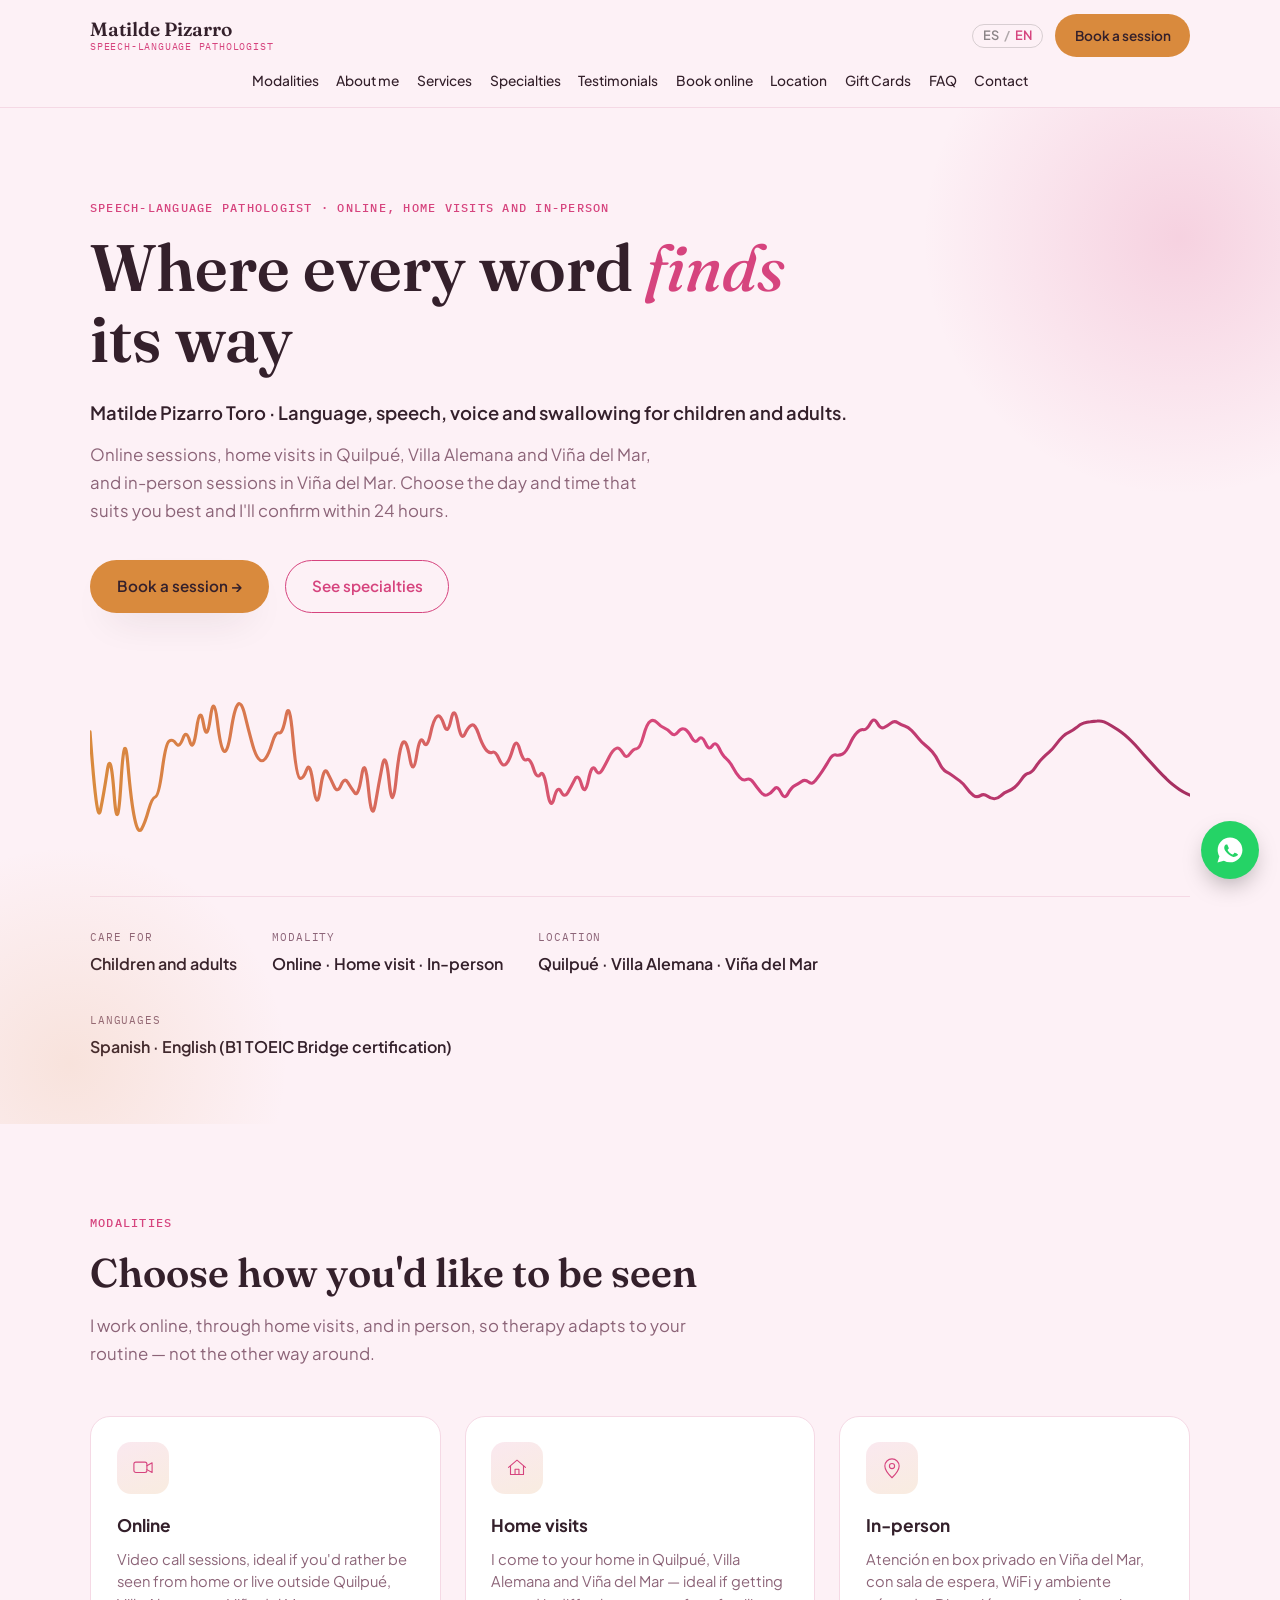
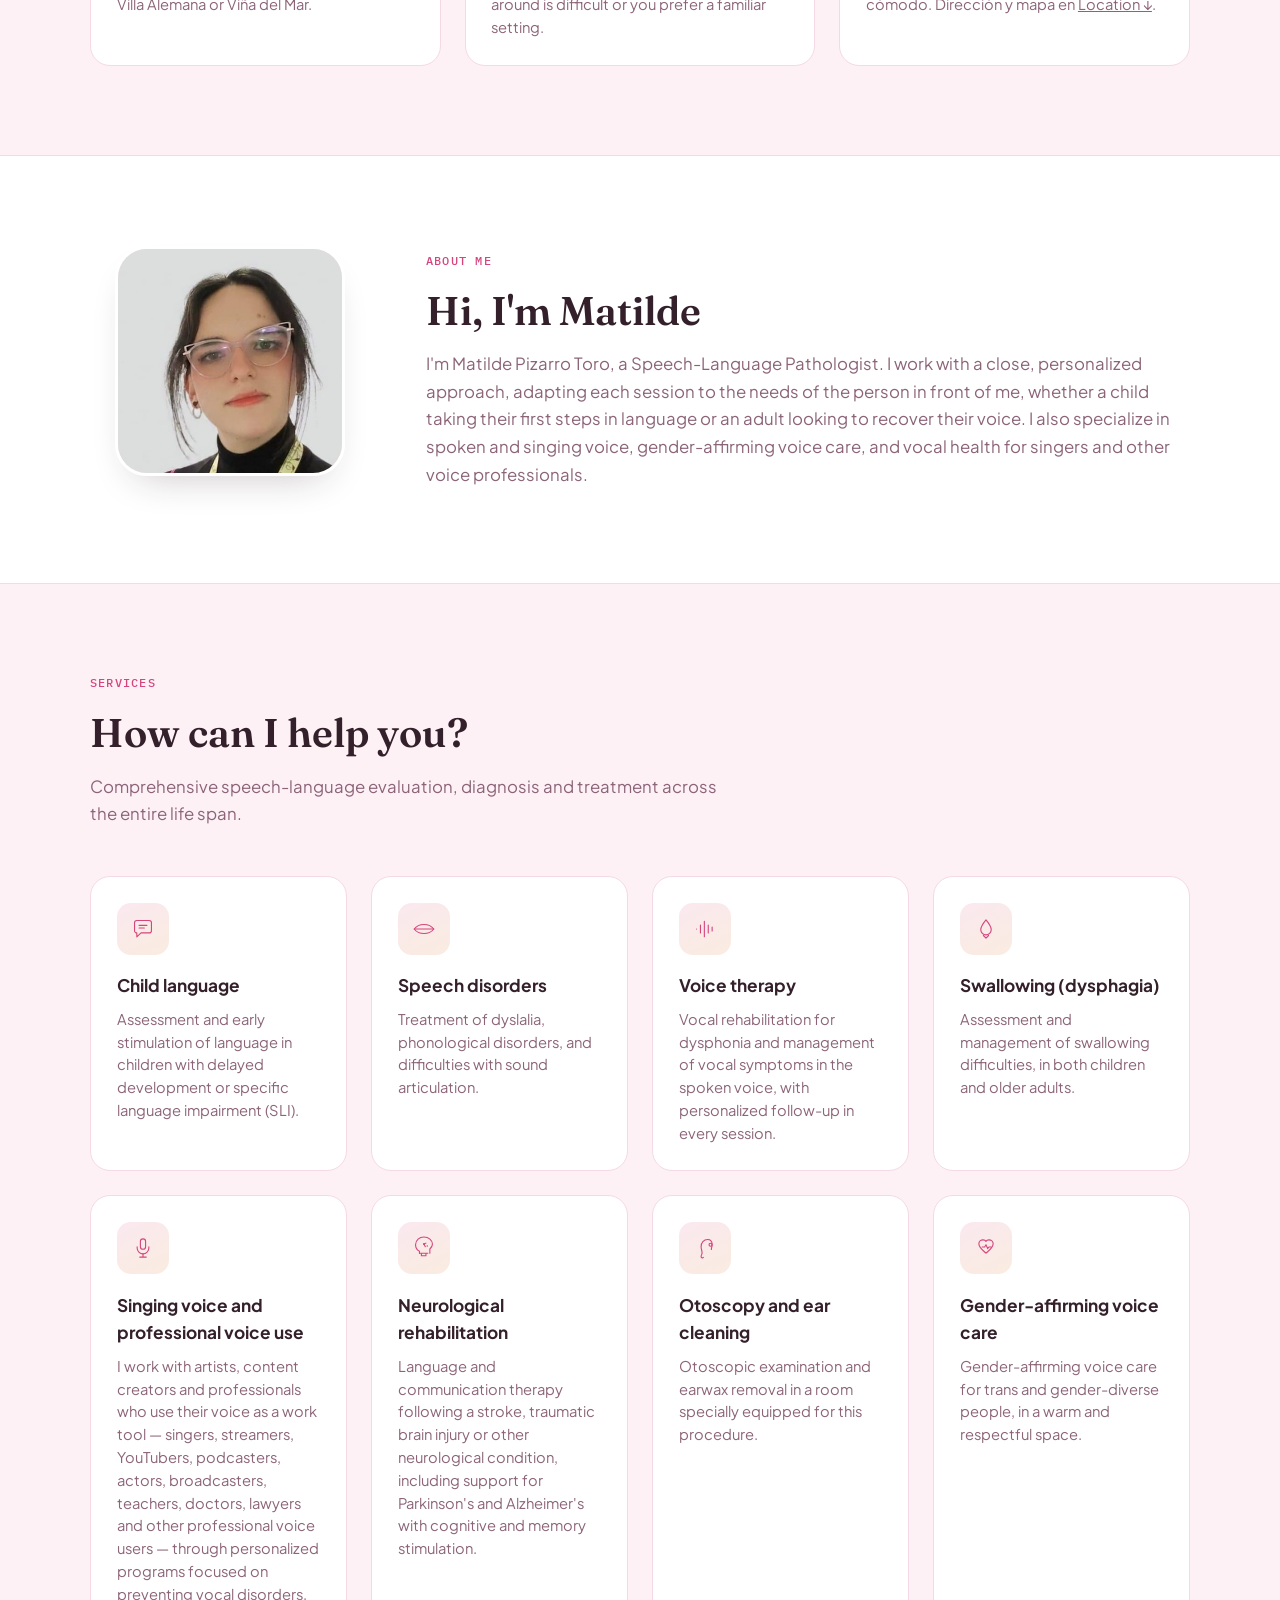
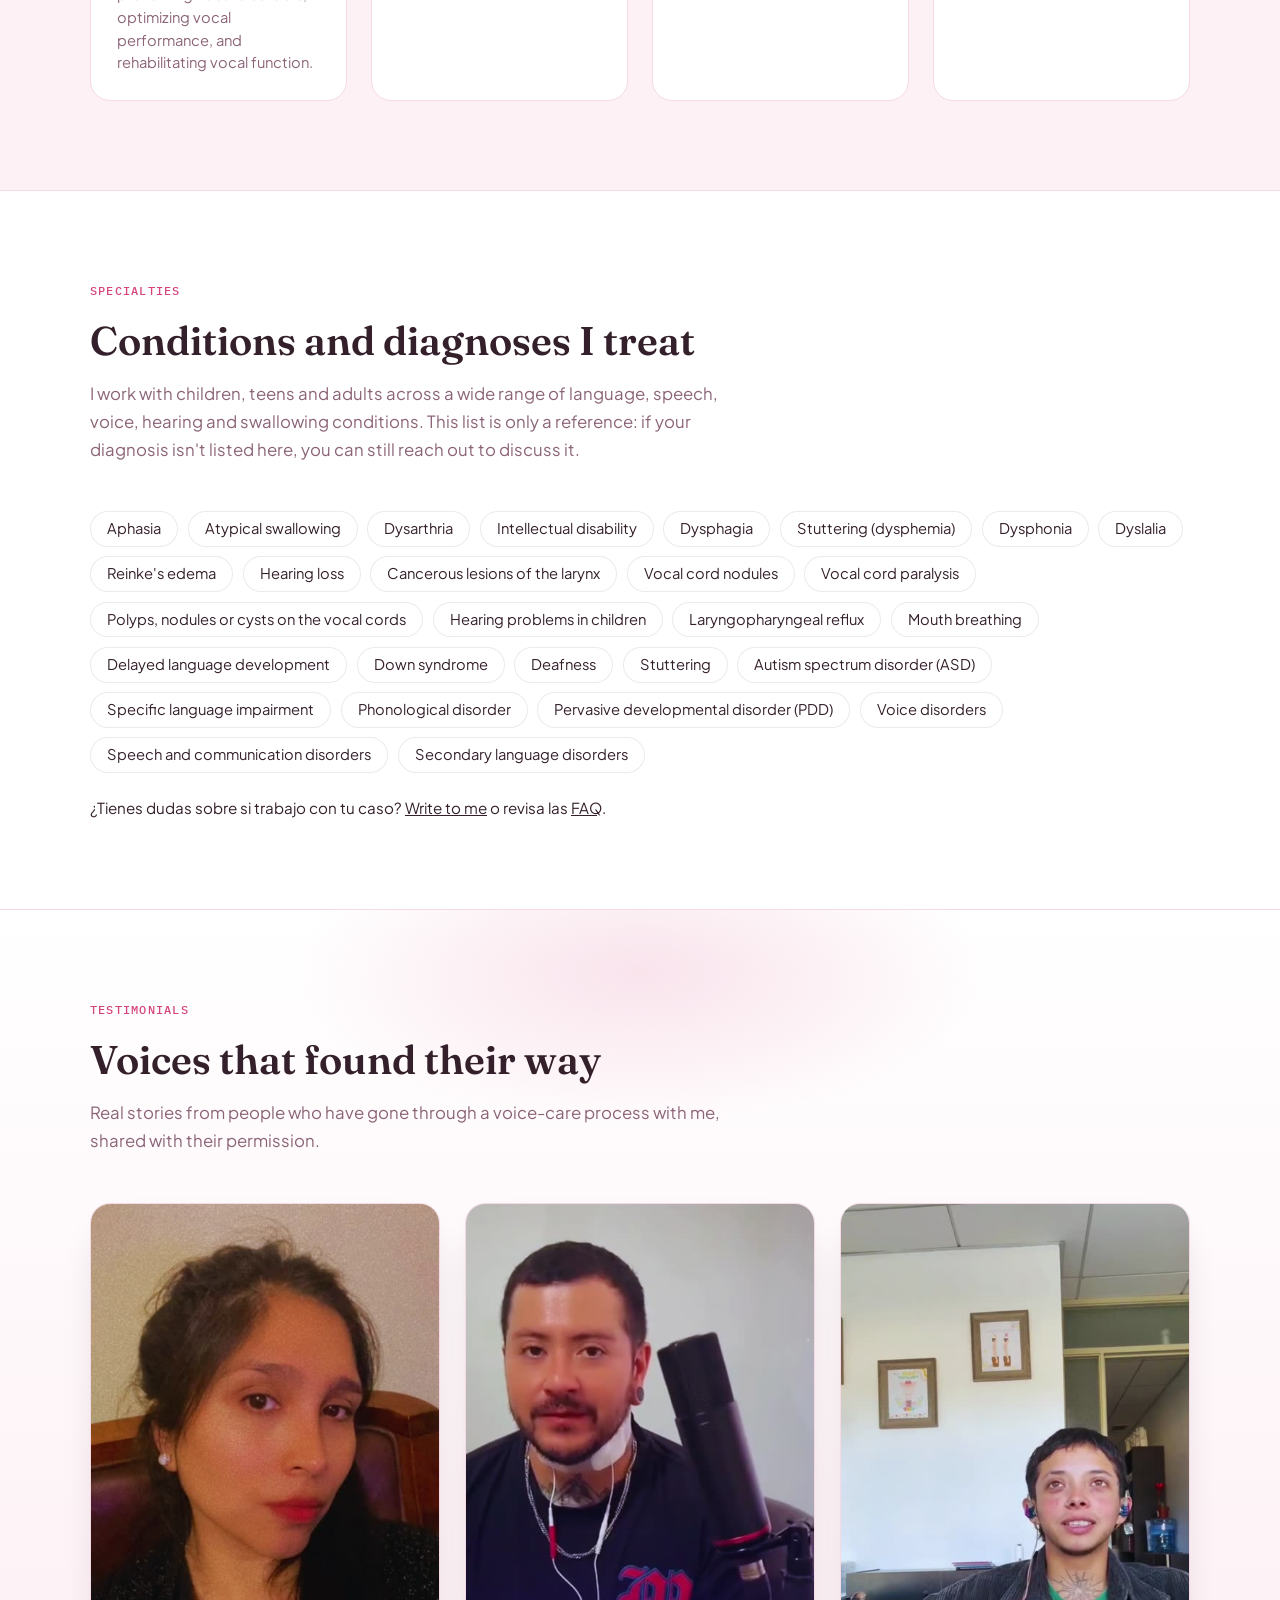
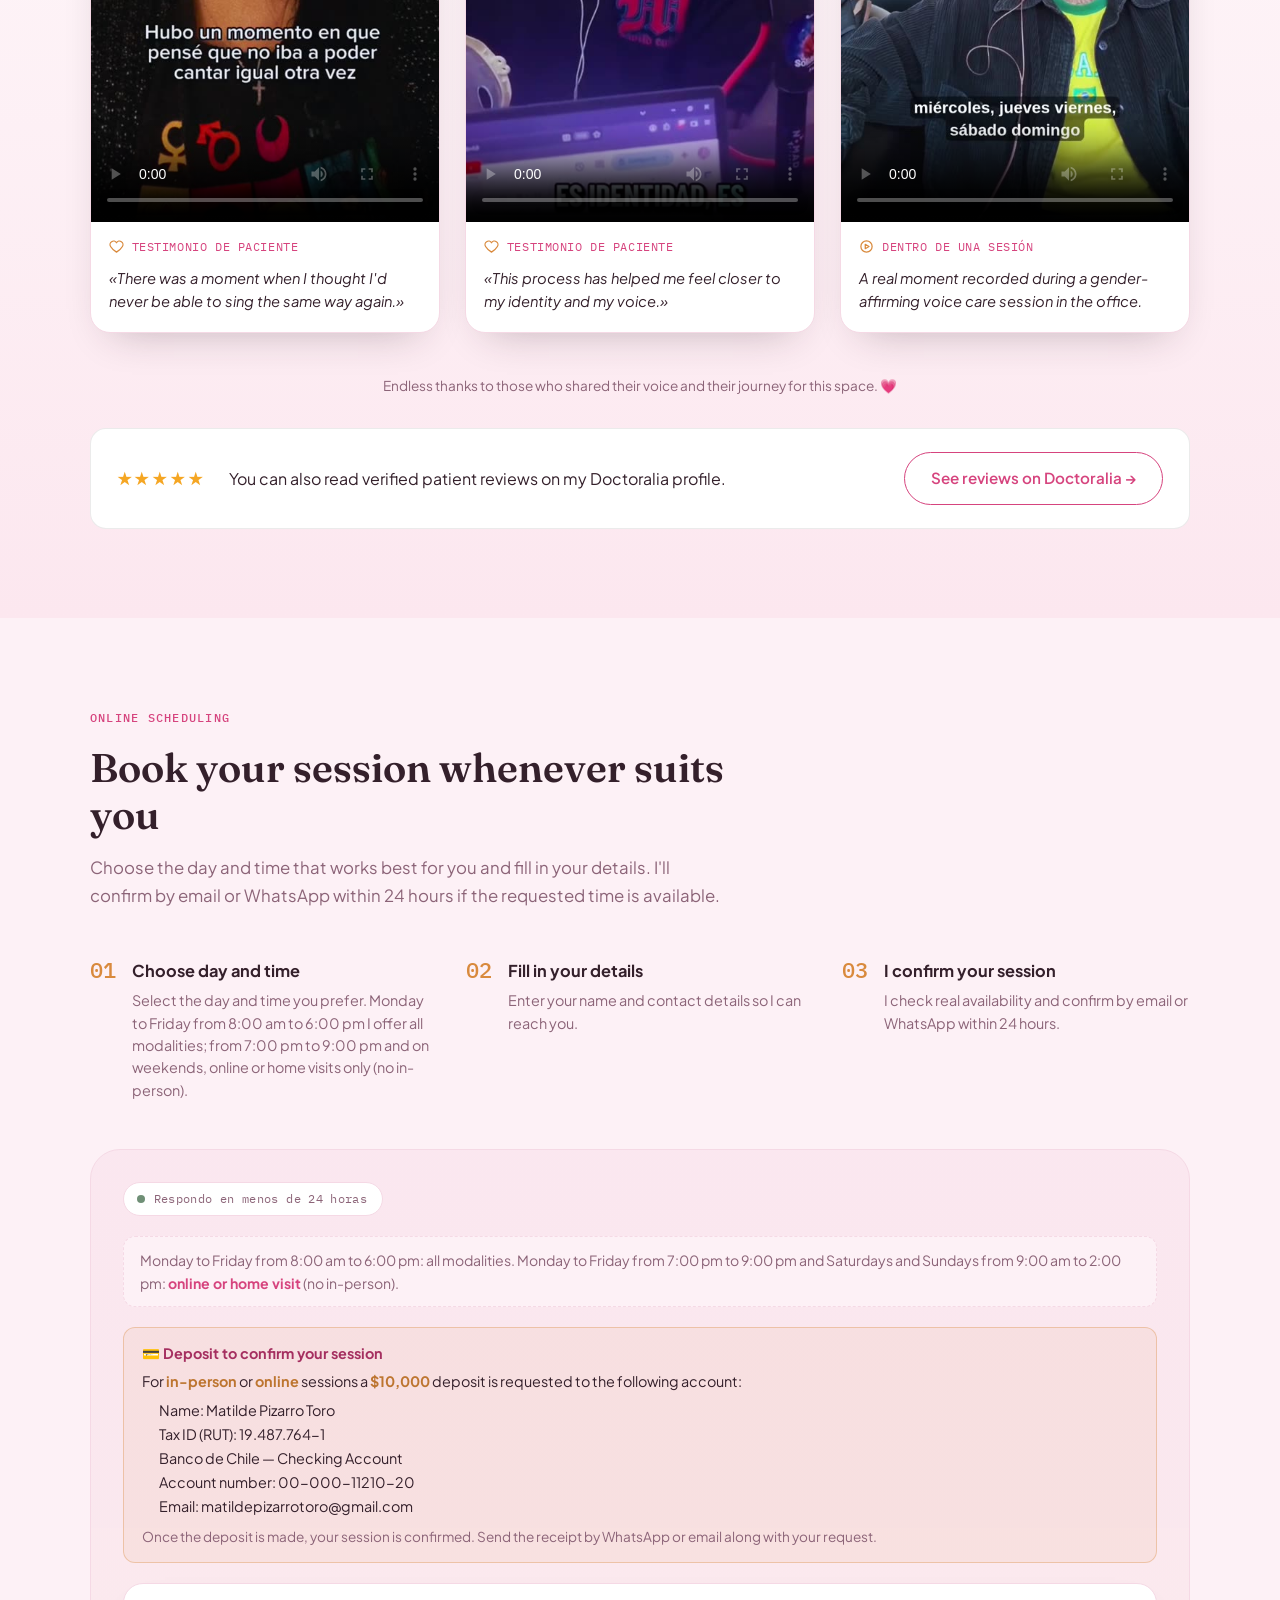
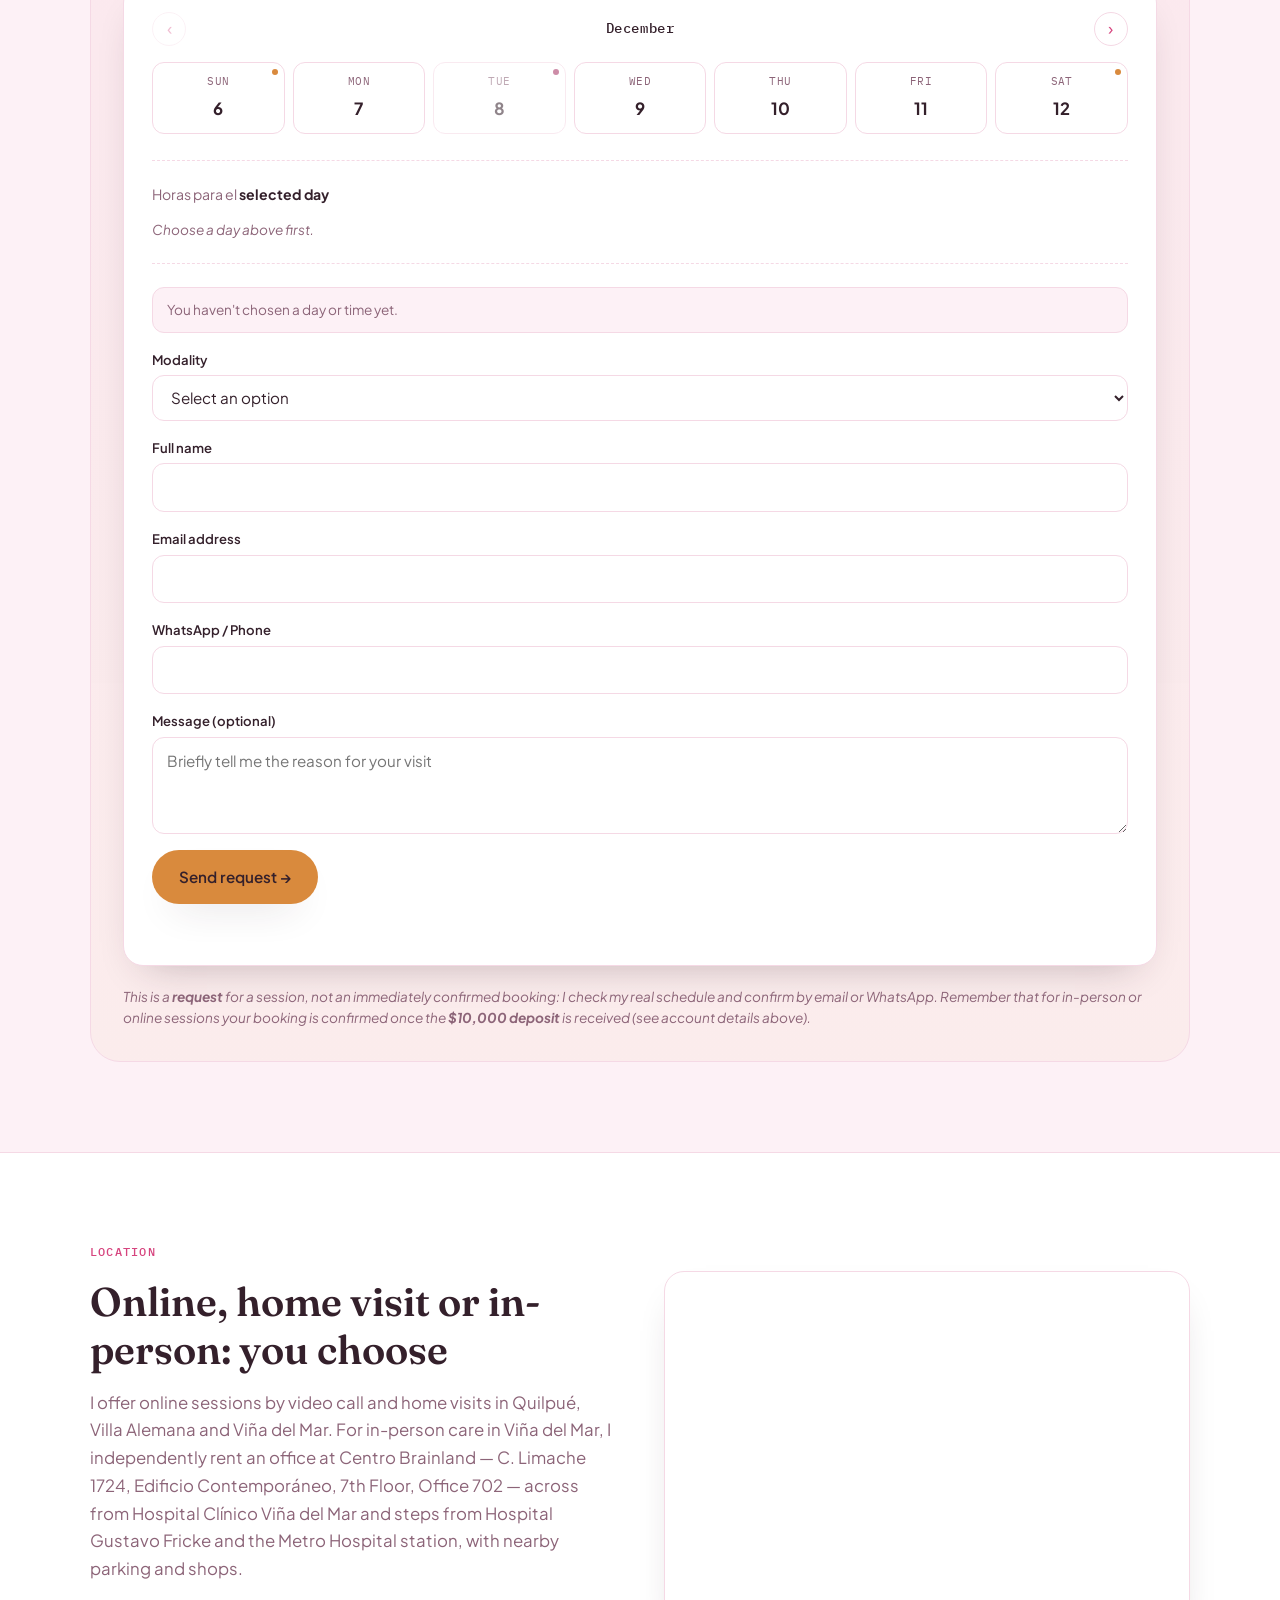
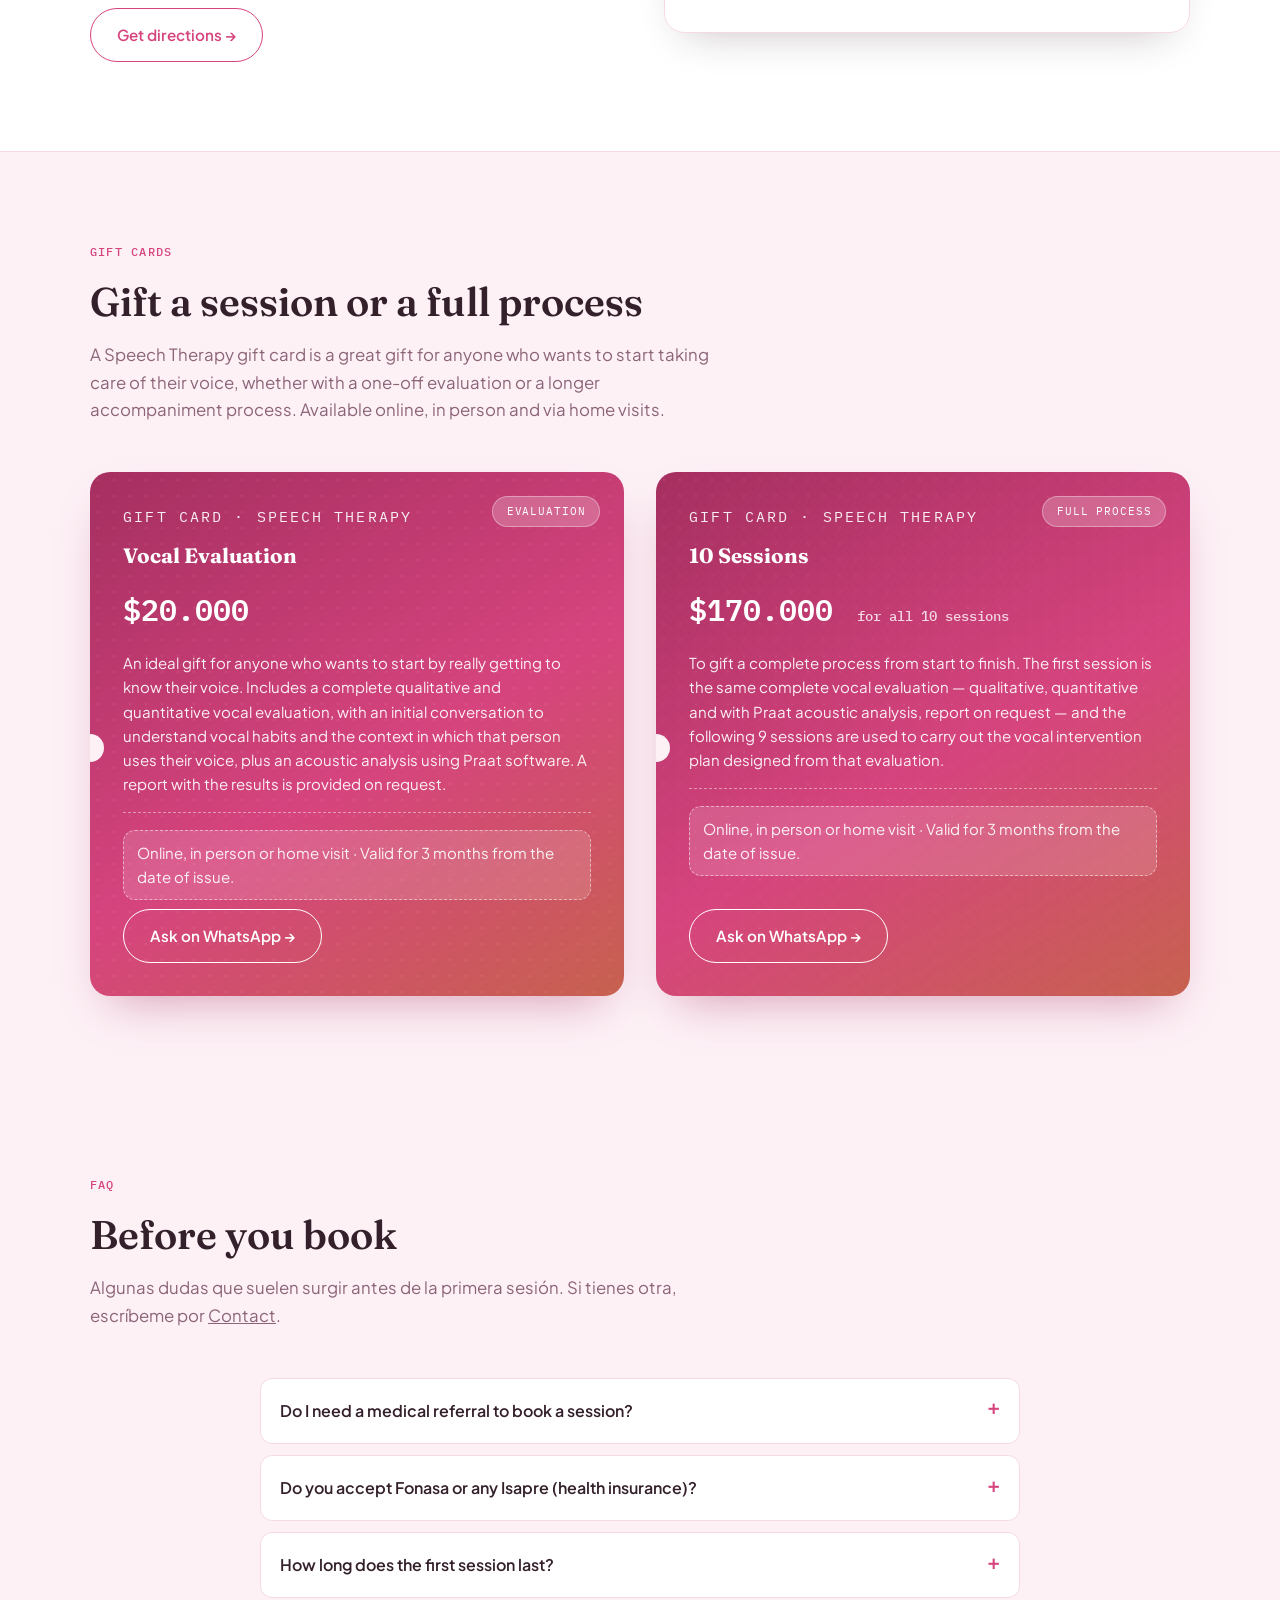
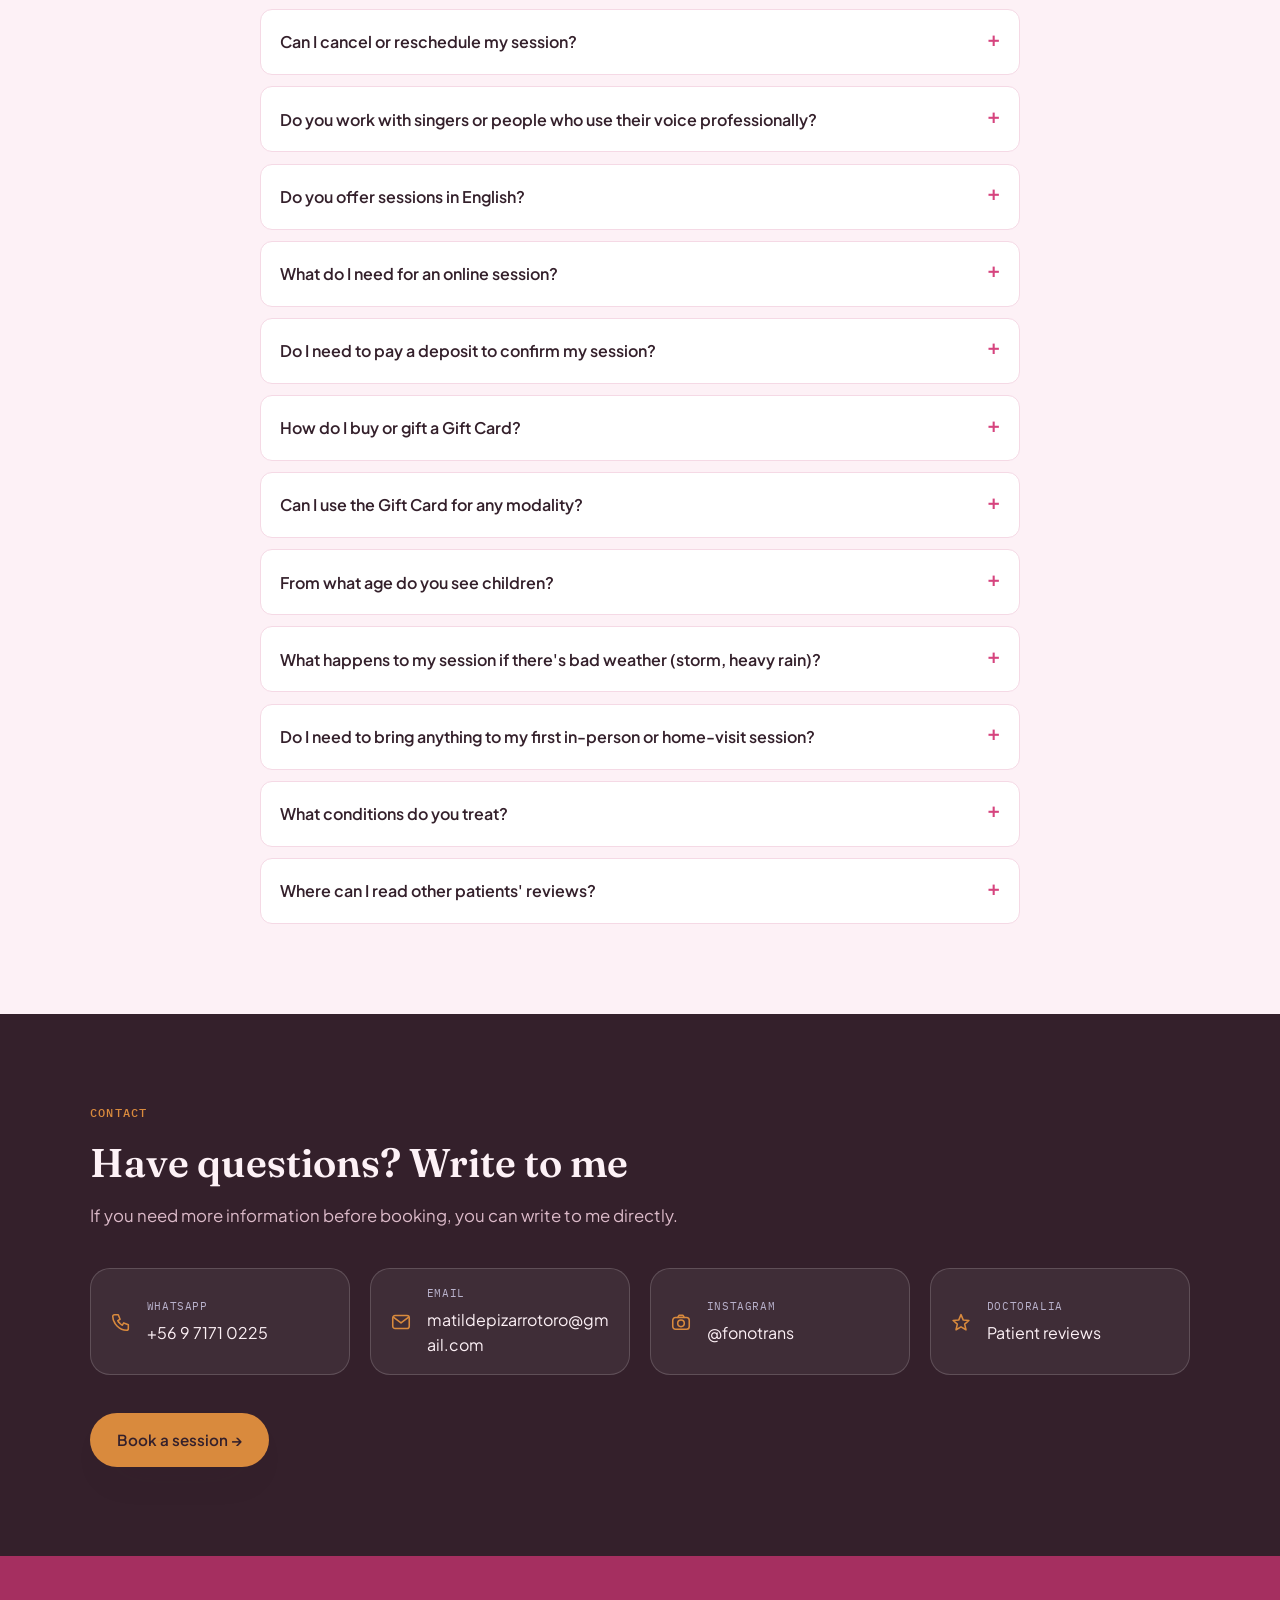
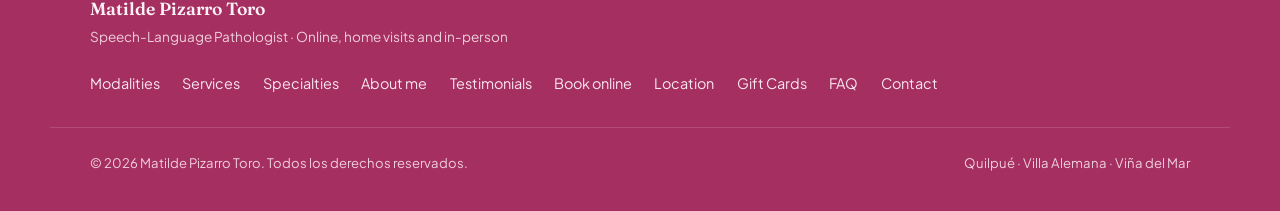
==== index.html @ 5b987a1f "Add files via upload" ====
<!DOCTYPE html>
<html lang="es-CL">
<head>
<!--
  ============================================================
  SITIO WEB — Matilde Pizarro Toro, Fonoaudióloga
  ============================================================
  Última actualización (21 de julio de 2026):
    - Aviso de temporal de lluvias: se extendió el bloqueo de
      atenciones presenciales y a domicilio hasta el jueves 23 de
      julio (antes llegaba solo al martes 21). El aviso fijo de la
      tarjeta de Agenda ("rainScheduleNote") ahora se OCULTA SOLO,
      sin tocar el HTML, a partir del 24 de julio de 2026 (buscar
      "rainNoticeUntil" en el <script> final si algún día hay que
      cambiar esa fecha por otro temporal). El bloqueo por día en
      el calendario (BOOKING_CONFIG.onlineOnlyDates) ya se ajusta
      solo, porque el calendario nunca muestra días pasados.
    - Servicios: se corrigió el texto de la tarjeta "Voz cantada y
      uso profesional de la voz" para dejarlo más breve y directo.
    - Servicios: se agregó una tarjeta específica "Voz cantada y
      uso profesional de la voz" para dejar explícito el trabajo
      con cantantes, locutores, profesores y otras personas que
      usan la voz de forma profesional o artística. También se
      sumó una mención a esta especialidad en "Sobre mí" (se
      corrigió además un párrafo vacío que había quedado ahí) y
      una pregunta nueva en "Preguntas frecuentes" con su entrada
      correspondiente en el esquema FAQPage.
    - Nueva sección "Gift Cards" (entre Testimonios y Agenda, con
      su propio link en el menú): dos tarjetas — Evaluación Vocal
      ($20.000) y 10 Sesiones ($170.000) — con botón directo a
      WhatsApp para coordinar el regalo. Se agregó también una
      pregunta en el FAQ explicando cómo comprarlas.
    - Ubicación: se agregó el nombre del edificio y el piso
      (Edificio Contemporáneo, Piso 7) junto a la oficina 702, en
      el texto de la sección y en el JSON-LD de dirección.

  Actualización anterior (14 de julio de 2026):
    - Agenda: se agregó un aviso visible con los datos de abono
      ($10.000 a la cuenta Matilde Pizarro Toro, Banco de Chile,
      Cuenta Vista N° 00-000-11210-20) que se pide para confirmar
      atenciones presenciales u online. Aparece en la tarjeta de
      Agenda (antes del calendario), se repite bajo el formulario
      y se agregó como pregunta nueva en "Preguntas frecuentes"
      (con su entrada correspondiente en el esquema FAQPage).
    - Agenda: se bloquearon las atenciones presenciales y a domicilio
      del jueves 16 al domingo 19 de julio de 2026 por temporal de
      lluvias — esos días solo se atiende online. Los días se marcan
      en el calendario con un puntito azul y, al elegirlos, el
      formulario deja fija la modalidad en "Online" (se deshabilitan
      "A domicilio" y "Presencial") y se muestra un aviso explicando
      el motivo. Esto se controla en BOOKING_CONFIG.onlineOnlyDates,
      al final del archivo — para agregar o quitar fechas de este
      bloqueo por lluvia, solo edita ese objeto.

  Actualización anterior:
    - Se agregó un botón flotante de WhatsApp (esquina inferior
      derecha, visible en todas las secciones) para que agendar o
      preguntar sea más directo, sobre todo en celular.
    - Nueva sección "Preguntas frecuentes" (antes de Contacto), con
      dudas típicas antes de agendar (derivación médica, Fonasa/
      Isapre, duración de la primera sesión, cancelaciones, inglés,
      requisitos para sesión online) + su propio esquema FAQPage
      para buscadores. Los puntos marcados con línea punteada
      naranja (clase "fill-me") son los que debes confirmar o
      ajustar con tu información real (por ejemplo, si tienes
      convenio con alguna Isapre).
    - SEO/redes sociales: se agregaron etiquetas og:image y
      twitter:card (usan tu foto de "Sobre mí"); cuando publiques
      el sitio en su dominio final, cámbialas por la URL absoluta
      de la imagen (ver comentario junto a esas etiquetas en el
      <head>).
    - Foto de "Sobre mí": se reemplazó por una versión más nítida
      (recorte de cabeza y hombros, escalada con más resolución
      para que no se vea pixelada en pantallas grandes).
    - Se agregó que la atención es en español e inglés (certificación
      B1 TOEIC Bridge): aparece como dato en el Hero (franja de
      estadísticas), en "Sobre mí", en la nueva FAQ, y como dato
      técnico en el JSON-LD del <head> (availableLanguage).
    - Agenda: se bloquearon sin horas disponibles los días 9, 10 y
      11 de julio de 2026, y el 14 de agosto de 2026 (cumpleaños de
      Matilde, con el mensaje "Hoy es el cumpleaños de tu
      fonoaudióloga"). También se bloquearon los feriados: 15 de
      agosto, 18 y 19 de septiembre, 31 de octubre, 1 de noviembre,
      8 de diciembre y 25 de diciembre de 2026. Todo esto se
      controla en BOOKING_CONFIG.blockedDates, al final del
      archivo — el día sigue visible en el calendario (con un
      puntito rosa) pero al elegirlo se muestra el mensaje
      correspondiente y no aparecen horarios para reservar.
    - Testimonios: se reemplazaron los 3 videos de la sección "Testimonios"
      por versiones editadas. El testimonio que antes estaba dividido en
      "parte 1" y "parte 2" ahora es un solo video (una sola tarjeta); los
      otros dos videos (el primer testimonio y el de "Dentro de una
      sesión") fueron reemplazados por sus versiones mejoradas. Por eso
      ahora quedan solo 3 tarjetas en vez de 4.
    - Agenda: el calendario ahora consulta automáticamente una Google
      Sheet (a través de un Google Apps Script publicado como Web App)
      para saber qué horarios ya fueron reservados por otra persona y
      mostrarlos como "Reservado" (deshabilitados). Esto es necesario
      porque el sitio es estático (GitHub Pages) y no tiene backend
      propio. TIENES QUE PEGAR la URL de tu Apps Script en
      BOOKING_CONFIG.appsScriptUrl más abajo — mientras esa URL no esté
      configurada, el calendario sigue funcionando igual que antes (sin
      bloquear horarios ocupados). Ver las instrucciones paso a paso que
      te compartió Claude junto con estos archivos para crear la Sheet y
      el Apps Script.
    - Agenda: ahora queda habilitada todo el año de forma rodante
      (365 días desde el día en que alguien visita la página, ya
      no se corta a las 3 semanas). Se abrieron sábado y domingo,
      pero quedan reservados solo para "lavado de oídos a
      domicilio": esos días el formulario bloquea automáticamente
      la modalidad en "A domicilio" y se lo avisa a quien agenda.
      Lunes a viernes sigue exactamente igual que antes (todas las
      modalidades, mismos horarios). Todo esto se controla en
      BOOKING_CONFIG, al final del archivo.
    - Se agregó la sección "Modalidades" (online, a domicilio en
      Quilpué/Villa Alemana/Viña del Mar, y presencial en Viña del
      Mar) y un selector de modalidad en el formulario de Agenda.
      Reemplaza a la antigua sección "El espacio".
    - Las menciones a Centro Brainland se redujeron a UNA sola,
      en la sección "Ubicación", redactada como box arrendado de
      forma independiente (no es relación laboral ni con Matilde
      ni con el centro) — el resto del sitio habla en general de
      "atención presencial en Viña del Mar".

    - Instagram integrado en la sección "Contacto":
      @fonotrans (https://www.instagram.com/fonotrans/).
    - Se eliminó la especialidad "Tartamudez (disfemia)" de la
      sección "Servicios" a pedido.

  Queda pendiente solo este texto (tiene un subrayado punteado
  naranja en la página):

    1) Verificar el N° de WhatsApp/teléfono: el CV traía
       "+569 971710225" (12 dígitos, uno de más para un celular
       chileno). Se usó +56 9 7171 0225 asumiendo un 9 duplicado
       por error de tipeo — confírmalo antes de publicar en
       "Contacto", en el JSON-LD del <head> y en el enlace wa.me.

  La sección AGENDA tiene un calendario y formulario propios
  (no es el calendario de Skedu embebido: Skedu no permite eso).
  Cuando alguien envía el formulario, te llega un correo con el
  día/hora que pidió (y ahora también la modalidad elegida) —
  tú revisas tu agenda real en Skedu y confirmas por correo o
  WhatsApp. El formulario ya está conectado a Formspree (ver
  comentario "CONFIGURACIÓN DEL FORMULARIO" en la sección de
  Agenda) y revisa BOOKING_CONFIG en el <script> final para poner
  tus días/horarios reales.

  Los archivos de fotos/videos van en la carpeta assets/ junto
  a este index.html (assets/img y assets/video) — mantén esa
  carpeta junto al archivo al subir el sitio a tu hosting.
  ============================================================
-->
<meta charset="UTF-8">
<meta name="viewport" content="width=device-width, initial-scale=1.0">
<title>Matilde Pizarro Toro | Fonoaudióloga en Quilpué, Villa Alemana y Viña del Mar</title>
<meta name="description" content="Matilde Pizarro Toro, Fonoaudióloga. Evaluación y tratamiento de lenguaje, habla, voz y deglución para niños y adultos, otoscopia y acompañamiento vocal afirmativo. Sesiones online, a domicilio en Quilpué, Villa Alemana y Viña del Mar, y presencial en Viña del Mar. Reserva tu hora en línea.">
<meta name="theme-color" content="#D6447E">
<meta property="og:type" content="website">
<meta property="og:title" content="Matilde Pizarro Toro | Fonoaudióloga en Quilpué, Villa Alemana y Viña del Mar">
<meta property="og:description" content="Evaluación y tratamiento de lenguaje, habla, voz y deglución para niños y adultos. Online, a domicilio y presencial. Reserva tu hora en línea.">
<meta property="og:image" content="assets/img/matilde-foto.jpg">
<meta property="og:locale" content="es_CL">
<meta name="twitter:card" content="summary_large_image">
<meta name="twitter:title" content="Matilde Pizarro Toro | Fonoaudióloga en Quilpué, Villa Alemana y Viña del Mar">
<meta name="twitter:description" content="Evaluación y tratamiento de lenguaje, habla, voz y deglución para niños y adultos. Online, a domicilio y presencial.">
<meta name="twitter:image" content="assets/img/matilde-foto.jpg">
<link rel="canonical" href="https://matildepizarro.github.io/fonoaudiologia/">
<meta name="google-site-verification" content="6ZWFxOEZH7cxI2Bwtw_IXFIGRMMmmdDRwOZC1-roW1g" />
<!-- Cuando tengas el dominio final publicado, reemplaza estas 4 líneas por
     la URL absoluta (ej: https://tudominio.cl/assets/img/matilde-foto.jpg)
     — las redes sociales no siempre leen bien las imágenes con ruta
     relativa. También puedes agregar aquí <link rel="canonical" ...>
     con la URL definitiva del sitio. -->
<link rel="icon" type="image/svg+xml" href="data:image/svg+xml,%3Csvg xmlns='http://www.w3.org/2000/svg' viewBox='0 0 100 100'%3E%3Ccircle cx='50' cy='50' r='48' fill='%23D6447E'/%3E%3Cpath d='M20 50 L35 50 L42 30 L50 70 L58 40 L65 50 L80 50' stroke='%23FDF1F6' stroke-width='6' fill='none' stroke-linecap='round' stroke-linejoin='round'/%3E%3C/svg%3E">
<link rel="preconnect" href="https://fonts.googleapis.com">
<link rel="preconnect" href="https://fonts.gstatic.com" crossorigin>
<link href="https://fonts.googleapis.com/css2?family=Fraunces:ital,wght@0,400;0,500;0,600;0,700;1,500&amp;family=Plus+Jakarta+Sans:wght@400;500;600;700&amp;family=IBM+Plex+Mono:wght@400;500&amp;display=swap" rel="stylesheet">

<script type="application/ld+json">
{
  "@context": "https://schema.org",
  "@type": "MedicalBusiness",
  "name": "Matilde Pizarro Toro — Fonoaudióloga",
  "description": "Atención fonoaudiológica para niños y adultos: lenguaje, habla, voz y deglución. Modalidad online, a domicilio y presencial.",
  "areaServed": ["Viña del Mar", "Quilpué", "Villa Alemana"],
  "address": {
    "@type": "PostalAddress",
    "streetAddress": "C. Limache 1724, Edificio Contemporáneo, Piso 7, Oficina 702",
    "addressLocality": "Viña del Mar",
    "addressRegion": "Valparaíso",
    "addressCountry": "CL"
  },
  "geo": {
    "@type": "GeoCoordinates",
    "latitude": -33.0292166,
    "longitude": -71.5396096
  },
  "telephone": "+56 9 7171 0225",
  "email": "matildepizarrotoro@gmail.com",
  "medicalSpecialty": "SpeechAndLanguagePathology",
  "availableLanguage": ["Spanish", "English"]
}
</script>

<script type="application/ld+json">
{
  "@context": "https://schema.org",
  "@type": "FAQPage",
  "mainEntity": [
    {
      "@type": "Question",
      "name": "¿Necesito una derivación médica para agendar?",
      "acceptedAnswer": { "@type": "Answer", "text": "No es obligatorio. Se puede agendar directamente una evaluación; si se necesita el apoyo de otro especialista, se coordina durante el proceso." }
    },
    {
      "@type": "Question",
      "name": "¿Cuánto dura la primera sesión?",
      "acceptedAnswer": { "@type": "Answer", "text": "La primera sesión es de evaluación y dura aproximadamente 45 a 60 minutos, según la edad y el motivo de consulta." }
    },
    {
      "@type": "Question",
      "name": "¿Trabajas con cantantes o personas que usan la voz de forma profesional?",
      "acceptedAnswer": { "@type": "Answer", "text": "Sí, trabajo con artistas, creadores de contenido y profesionales de la voz: cantantes, streamers, youtubers, podcasters, actores, locutores, raperos, comediantes de stand-up, narradores de eSports, docentes, médicos, abogados y cualquier persona que dependa de su voz para comunicar, interpretar o trabajar, con planes personalizados de prevención, entrenamiento y rehabilitación vocal." }
    },
    {
      "@type": "Question",
      "name": "¿Hacen sesiones en inglés?",
      "acceptedAnswer": { "@type": "Answer", "text": "Sí, la atención está disponible en español e inglés (certificación B1 TOEIC Bridge)." }
    },
    {
      "@type": "Question",
      "name": "¿Necesito pagar un abono para confirmar mi hora?",
      "acceptedAnswer": { "@type": "Answer", "text": "Sí, para atenciones presenciales u online se solicita un abono de $10.000 a la cuenta Matilde Pizarro Toro, Banco de Chile, Cuenta Vista N° 00-000-11210-20. Con el abono realizado, la hora queda confirmada." }
    },
    {
      "@type": "Question",
      "name": "¿Cómo compro o regalo una Gift Card?",
      "acceptedAnswer": { "@type": "Answer", "text": "Se coordina por WhatsApp: se elige entre la Gift Card de Evaluación Vocal o la de 10 Sesiones, se paga por transferencia y se entrega la gift card con su fecha de emisión y vigencia de 3 meses." }
    },
    {
      "@type": "Question",
      "name": "¿Puedo usar la Gift Card en cualquier modalidad?",
      "acceptedAnswer": { "@type": "Answer", "text": "Sí, la gift card se puede usar en modalidad online, presencial en Viña del Mar o a domicilio en Quilpué, Villa Alemana y Viña del Mar." }
    },
    {
      "@type": "Question",
      "name": "¿Desde qué edad atienden a niños y niñas?",
      "acceptedAnswer": { "@type": "Answer", "text": "Se atiende desde la primera infancia hasta la adolescencia, además de adultos y personas mayores." }
    },
    {
      "@type": "Question",
      "name": "¿Qué pasa con mi hora si hay mal tiempo (temporal, lluvia intensa)?",
      "acceptedAnswer": { "@type": "Answer", "text": "Si un temporal restringe las atenciones presenciales o a domicilio, se avisa con anticipación y se ofrece cambiar la sesión a modalidad online o reprogramarla." }
    },
    {
      "@type": "Question",
      "name": "¿Necesito llevar algo a la primera sesión presencial o a domicilio?",
      "acceptedAnswer": { "@type": "Answer", "text": "No es necesario, aunque informes o exámenes previos relacionados con el motivo de consulta pueden ser útiles de traer o enviar antes por WhatsApp." }
    },
    {
      "@type": "Question",
      "name": "¿Qué enfermedades o condiciones atiendes?",
      "acceptedAnswer": { "@type": "Answer", "text": "Afasia, deglución atípica, disartria, discapacidad intelectual, disfagia, disfemia, disfonía, dislalia, edema de Reinke, hipoacusia, lesiones cancerosas de laringe, nódulos/pólipos/quistes en cuerdas vocales, parálisis de cuerda vocal, problemas de audición en niños, reflujo laringo-faríngeo, respiración bucal, retraso en el desarrollo del lenguaje, síndrome de Down, sordera, tartamudez, trastorno del espectro autista, trastorno específico del lenguaje, trastorno fonológico, trastorno generalizado del desarrollo y otros trastornos de la voz, el habla y la comunicación." }
    },
    {
      "@type": "Question",
      "name": "¿Dónde puedo leer opiniones de otros pacientes?",
      "acceptedAnswer": { "@type": "Answer", "text": "En los testimonios en video de esta página y en el perfil de Doctoralia de Matilde Pizarro Toro, donde hay reseñas verificadas de pacientes." }
    }
  ]
}
</script>

<style>
/* ============================================================
   TOKENS
   ============================================================ */
:root{
  --paper:#FDF1F6;
  --paper-alt:#FFFFFF;
  --ink:#34202B;
  --ink-soft:#8C6478;
  --voice:#D6447E;
  --voice-deep:#A52F60;
  --amber:#D98A3D;
  --amber-deep:#BD7530;
  --sage:#6F8F76;
  --line:#F5D9E5;
  --radius-sm:12px;
  --radius-md:20px;
  --radius-lg:30px;
  --shadow-soft:0 18px 40px -22px rgba(52,32,43,0.32);
  --font-display:'Fraunces', Georgia, serif;
  --font-body:'Plus Jakarta Sans', system-ui, -apple-system, sans-serif;
  --font-mono:'IBM Plex Mono', ui-monospace, 'Courier New', monospace;
}

/* ============================================================
   RESET / BASE
   ============================================================ */
*,*::before,*::after{box-sizing:border-box;}
html{scroll-behavior:smooth;}
@media (prefers-reduced-motion: reduce){
  html{scroll-behavior:auto;}
  *,*::before,*::after{animation-duration:0.01ms !important;animation-iteration-count:1 !important;transition-duration:0.01ms !important;}
}
body{margin:0;background:var(--paper);color:var(--ink);font-family:var(--font-body);-webkit-font-smoothing:antialiased;line-height:1.6;}
img,svg{display:block;max-width:100%;}
a{color:inherit;}
ul,ol{list-style:none;margin:0;padding:0;}
h1,h2,h3,p{margin:0;}
button{font:inherit;background:none;border:none;}
section[id]{scroll-margin-top:84px;}
.visually-hidden{position:absolute;width:1px;height:1px;padding:0;margin:-1px;overflow:hidden;clip:rect(0,0,0,0);white-space:nowrap;border:0;}
.skip-link{position:absolute;left:1rem;top:-60px;background:var(--ink);color:#fff;padding:.7rem 1.2rem;border-radius:0 0 10px 10px;z-index:300;transition:top .25s ease;text-decoration:none;font-weight:600;}
.skip-link:focus{top:0;}
:focus-visible{outline:3px solid var(--voice);outline-offset:3px;}

.container{max-width:1180px;margin-inline:auto;padding-inline:clamp(1.25rem,4vw,2.5rem);}

.eyebrow{font-family:var(--font-mono);font-size:.78rem;letter-spacing:.1em;text-transform:uppercase;color:var(--voice);margin-bottom:1rem;font-weight:500;}
.fill-me{border-bottom:2px dashed var(--amber);padding-bottom:1px;font-weight:600;}

/* ============================================================
   BUTTONS
   ============================================================ */
.btn{display:inline-flex;align-items:center;gap:.5rem;font-family:var(--font-body);font-weight:600;font-size:.95rem;padding:.85rem 1.6rem;border-radius:999px;text-decoration:none;border:1.5px solid transparent;cursor:pointer;transition:transform .25s ease, box-shadow .25s ease, background-color .25s ease, color .25s ease, border-color .25s ease;white-space:nowrap;}
.btn-primary{background:var(--amber);color:var(--ink);box-shadow:var(--shadow-soft);}
.btn-primary:hover{background:var(--amber-deep);transform:translateY(-2px);}
.btn-ghost{background:transparent;color:var(--voice);border-color:var(--voice);}
.btn-ghost:hover{background:var(--voice);color:#fff;}
.btn-sm{padding:.6rem 1.15rem;font-size:.85rem;}

/* ============================================================
   REVEAL ANIMATION
   ============================================================ */
.reveal{opacity:0;transform:translateY(18px);transition:opacity .7s ease, transform .7s ease;}
.reveal.is-visible{opacity:1;transform:translateY(0);}

/* ============================================================
   HEADER / NAV
   ============================================================ */
.site-header{position:sticky;top:0;z-index:100;background:rgba(253,241,246,0.86);backdrop-filter:blur(10px);-webkit-backdrop-filter:blur(10px);border-bottom:1px solid var(--line);}
.nav-inner{display:flex;flex-wrap:wrap;align-items:center;justify-content:space-between;gap:.6rem 1rem;padding-block:.9rem;}
.brand{display:flex;flex-direction:column;line-height:1.2;text-decoration:none;order:1;}
.brand-name{font-family:var(--font-display);font-weight:600;font-size:1.2rem;color:var(--ink);}
.brand-tag{font-family:var(--font-mono);font-size:.62rem;letter-spacing:.08em;text-transform:uppercase;color:var(--voice);}
.nav-links{display:flex;align-items:center;flex-wrap:wrap;justify-content:center;gap:.55rem 1.1rem;order:3;flex-basis:100%;list-style:none;margin:0;padding:0;}
.nav-links a:not(.btn){font-weight:500;font-size:.86rem;text-decoration:none;color:var(--ink);position:relative;padding-bottom:2px;white-space:nowrap;}
.nav-links a:not(.btn)::after{content:"";position:absolute;left:0;right:0;bottom:-4px;height:2px;background:var(--amber);transform:scaleX(0);transform-origin:left;transition:transform .25s ease;}
.nav-links a:not(.btn):hover::after{transform:scaleX(1);}
.nav-actions{display:flex;align-items:center;gap:.75rem;order:2;}
.lang-switch{display:flex;align-items:center;gap:.3rem;background:transparent;border:1px solid rgba(0,0,0,.15);border-radius:999px;padding:.3rem .65rem;font-family:inherit;font-size:.8rem;font-weight:600;cursor:pointer;line-height:1;}
.lang-switch .lang-opt{opacity:.45;transition:opacity .15s ease;}
.lang-switch .lang-opt.is-active{opacity:1;color:var(--voice,#D6447E);}
.lang-switch .lang-sep{opacity:.3;}
.lang-switch:hover .lang-opt{opacity:.8;}
.lang-switch:hover .lang-opt.is-active{opacity:1;}

@media (max-width:520px){
  .nav-links{gap:.5rem .8rem;}
  .nav-links a:not(.btn){font-size:.8rem;}
}

/* ============================================================
   HERO
   ============================================================ */
.hero{position:relative;overflow:hidden;padding-top:clamp(3.5rem,7vw,6rem);}
.hero::before{content:"";position:absolute;top:-130px;right:-160px;width:520px;height:520px;background:radial-gradient(circle, rgba(214,68,126,.18), transparent 70%);border-radius:50%;pointer-events:none;}
.hero::after{content:"";position:absolute;bottom:-160px;left:-150px;width:440px;height:440px;background:radial-gradient(circle, rgba(217,138,61,.14), transparent 70%);border-radius:50%;pointer-events:none;}
.hero-inner{position:relative;padding-bottom:clamp(2.5rem,5vw,4rem);}
.hero-title{font-family:var(--font-display);font-weight:600;font-size:clamp(2.3rem,1.55rem + 3.3vw,4.1rem);line-height:1.08;color:var(--ink);max-width:17ch;margin-bottom:1.4rem;}
.hero-title em{font-style:italic;font-weight:500;color:var(--voice);}
.hero-sub{font-size:1.15rem;font-weight:600;margin-bottom:.9rem;color:var(--ink);}
.hero-desc{font-size:1.05rem;color:var(--ink-soft);max-width:48ch;margin-bottom:2.2rem;line-height:1.65;}
.hero-actions{display:flex;gap:1rem;flex-wrap:wrap;margin-bottom:3.2rem;}
.wave-wrap{margin-bottom:2.6rem;}
.wave-wrap svg{width:100%;height:clamp(100px,17vw,190px);}
.stop-a{stop-color:var(--amber);}
.stop-b{stop-color:var(--voice);}
.stop-c{stop-color:var(--voice-deep);}
.hero-stats{display:flex;flex-wrap:wrap;gap:2.2rem;padding-top:2rem;border-top:1px solid var(--line);}
.stat{display:flex;flex-direction:column;gap:.3rem;}
.stat-label{font-family:var(--font-mono);font-size:.68rem;letter-spacing:.08em;color:var(--ink-soft);}
.stat-value{font-weight:600;color:var(--ink);}

/* ============================================================
   SECTION GENERIC
   ============================================================ */
.section{padding-block:clamp(4rem,7vw,7rem);}
.section-alt{background:var(--paper-alt);border-top:1px solid var(--line);border-bottom:1px solid var(--line);}
.section-head{max-width:640px;margin-bottom:3rem;}
.section-title{font-family:var(--font-display);font-weight:600;font-size:clamp(1.85rem,1.5rem + 1.5vw,2.5rem);color:var(--ink);margin-bottom:1rem;line-height:1.18;}
.section-lead{color:var(--ink-soft);font-size:1.05rem;line-height:1.65;}
.section-dark{background:var(--ink);}
.section-dark .eyebrow{color:var(--amber);}
.section-dark .section-title{color:var(--paper);}
.section-dark .section-lead{color:#DCBAC9;}

/* ============================================================
   SOBRE MÍ
   ============================================================ */
.about-grid{display:grid;grid-template-columns:280px 1fr;gap:3.5rem;align-items:center;}
.about-photo{text-align:center;}
.photo-frame{width:230px;height:230px;border-radius:32px;margin:0 auto 1.1rem;background:linear-gradient(155deg, rgba(214,68,126,.16), rgba(217,138,61,.18));border:3px solid var(--paper-alt);box-shadow:var(--shadow-soft);overflow:hidden;display:flex;align-items:center;justify-content:center;color:var(--voice);}
.photo-frame img{width:100%;height:100%;object-fit:cover;display:block;}
.photo-frame svg{width:60px;height:60px;}
@media (max-width:880px){.about-grid{grid-template-columns:1fr;}.about-photo{text-align:left;}.photo-frame{margin:0 0 1rem;}}

/* ============================================================
   SERVICIOS
   ============================================================ */
.services-grid{display:grid;grid-template-columns:repeat(auto-fit,minmax(255px,1fr));gap:1.5rem;}
.specialty-tags{display:flex;flex-wrap:wrap;gap:.6rem;list-style:none;margin:1.5rem 0 0;padding:0;}
.specialty-tags li{background:var(--surface,#fff);border:1px solid rgba(0,0,0,.08);border-radius:999px;padding:.5rem 1rem;font-size:.92rem;line-height:1.2;}
.specialty-note{margin-top:1.4rem;font-size:.95rem;}
.doctoralia-card{display:flex;flex-wrap:wrap;align-items:center;gap:1rem 1.5rem;background:var(--surface,#fff);border:1px solid rgba(0,0,0,.08);border-radius:16px;padding:1.4rem 1.6rem;margin-top:2rem;}
.doctoralia-card .doctoralia-stars{color:#F5A623;font-size:1.1rem;letter-spacing:.1em;}
.doctoralia-card p{margin:0;flex:1 1 260px;}
.service-card{background:var(--paper-alt);border:1px solid var(--line);border-radius:var(--radius-md);padding:clamp(1.5rem,2vw,2rem);transition:transform .25s ease, box-shadow .25s ease;}
.service-card:hover{transform:translateY(-4px);box-shadow:var(--shadow-soft);}
.icon-badge{width:52px;height:52px;border-radius:14px;display:flex;align-items:center;justify-content:center;background:linear-gradient(155deg, rgba(214,68,126,0.12), rgba(217,138,61,0.16));color:var(--voice);margin-bottom:1.1rem;}
.icon-badge svg{width:26px;height:26px;}
.service-card h3{font-size:1.08rem;font-weight:700;color:var(--ink);margin-bottom:.5rem;}
.service-card p{font-size:.92rem;color:var(--ink-soft);line-height:1.55;}

/* ============================================================
   TESTIMONIOS
   ============================================================ */
.testimonios-section{position:relative;overflow:hidden;background:linear-gradient(180deg, #FFFFFF 0%, #FCE7EF 100%);}
.testimonios-section::before{content:"";position:absolute;top:-90px;left:50%;transform:translateX(-50%);width:680px;height:300px;background:radial-gradient(ellipse, rgba(214,68,126,.14), transparent 72%);pointer-events:none;}
.testi-grid{display:grid;grid-template-columns:repeat(auto-fit,minmax(230px,1fr));gap:1.6rem;position:relative;}
.testi-card{background:var(--paper-alt);border:1px solid var(--line);border-radius:var(--radius-md);overflow:hidden;box-shadow:var(--shadow-soft);display:flex;flex-direction:column;transition:transform .25s ease;}
.testi-card:hover{transform:translateY(-4px);}
.testi-video-wrap{position:relative;width:100%;aspect-ratio:9/16;background:var(--ink);}
.testi-video-wrap video{width:100%;height:100%;object-fit:cover;display:block;}
.testi-name{display:flex;align-items:center;gap:.5rem;padding:1rem 1.1rem .2rem;font-family:var(--font-mono);font-size:.72rem;letter-spacing:.05em;text-transform:uppercase;color:var(--voice);}
.testi-name svg{width:15px;height:15px;color:var(--amber);flex-shrink:0;}
.testi-quote{padding:.5rem 1.1rem 1.2rem;font-size:.92rem;color:var(--ink);line-height:1.55;font-style:italic;}
.testi-note{margin-top:2.6rem;font-size:.85rem;color:var(--ink-soft);text-align:center;position:relative;}

/* ============================================================
   AGENDA
   ============================================================ */
.steps-list{display:grid;grid-template-columns:repeat(auto-fit,minmax(220px,1fr));gap:1.75rem;margin:0 0 3rem;}
.step{display:flex;gap:1rem;align-items:flex-start;}
.step-num{font-family:var(--font-mono);font-weight:500;font-size:1.4rem;color:var(--amber);line-height:1.1;}
.step h3{font-size:1.02rem;font-weight:700;margin-bottom:.35rem;color:var(--ink);}
.step p{font-size:.9rem;color:var(--ink-soft);line-height:1.55;}

.agenda-card{background:linear-gradient(180deg, rgba(214,68,126,0.06), rgba(217,138,61,0.05));border:1px solid var(--line);border-radius:var(--radius-lg);padding:clamp(1.25rem,2.5vw,2rem);}
.agenda-card-head{display:flex;flex-wrap:wrap;gap:1rem;align-items:center;justify-content:space-between;margin-bottom:1.25rem;}
.badge-live{display:inline-flex;align-items:center;gap:.55rem;font-family:var(--font-mono);font-size:.76rem;letter-spacing:.03em;color:var(--ink-soft);background:var(--paper-alt);border:1px solid var(--line);padding:.4rem .9rem .4rem .8rem;border-radius:999px;}
.live-dot{width:8px;height:8px;border-radius:50%;background:var(--sage);display:inline-block;animation:pulse 1.8s ease-in-out infinite;}
@keyframes pulse{0%,100%{box-shadow:0 0 0 0 rgba(111,143,118,.55);}50%{box-shadow:0 0 0 6px rgba(111,143,118,0);}}

.agenda-iframe-wrap{position:relative;width:100%;background:#fff;}
.agenda-iframe-wrap iframe{width:100%;height:680px;border:0;display:block;}
@media (max-width:640px){.agenda-iframe-wrap iframe{height:540px;}}
.agenda-fallback{margin-top:1.1rem;font-size:.9rem;color:var(--ink-soft);}
.agenda-fallback a{color:var(--voice);font-weight:600;text-decoration:underline;text-underline-offset:3px;}
.agenda-note{margin-top:1.25rem;font-size:.85rem;font-style:italic;color:var(--ink-soft);}
.agenda-schedule-note{margin:0 0 1.25rem;font-size:.88rem;color:var(--ink-soft);background:var(--paper);border:1px dashed var(--line);border-radius:var(--radius-sm);padding:.75rem 1rem;}
.agenda-schedule-note strong{color:var(--voice);font-weight:700;}

/* ============================================================
   BOOKING WIDGET (solicitud de hora — calendario propio + form)
   ============================================================ */
.booking-widget{background:var(--paper-alt);border:1px solid var(--line);border-radius:var(--radius-md);box-shadow:var(--shadow-soft);padding:clamp(1.1rem,2.5vw,1.75rem);}

.booking-cal-head{display:flex;align-items:center;justify-content:space-between;margin-bottom:1rem;}
.booking-cal-head .cal-month{font-family:var(--font-mono);font-size:.85rem;letter-spacing:.04em;text-transform:capitalize;color:var(--ink);font-weight:500;}
.cal-nav{display:inline-flex;align-items:center;justify-content:center;width:34px;height:34px;border-radius:50%;border:1px solid var(--line);background:var(--paper-alt);color:var(--voice);font-size:1.1rem;line-height:1;cursor:pointer;transition:background-color .2s ease,transform .2s ease;}
.cal-nav:hover{background:var(--paper);transform:translateY(-1px);}
.cal-nav:disabled{opacity:.35;cursor:not-allowed;transform:none;}

.booking-days{display:grid;grid-auto-flow:column;grid-auto-columns:1fr;gap:.5rem;overflow-x:auto;padding-bottom:.2rem;}
.day-btn{display:flex;flex-direction:column;align-items:center;gap:.3rem;min-width:54px;padding:.65rem .4rem;border-radius:var(--radius-sm);border:1.5px solid var(--line);background:var(--paper-alt);cursor:pointer;font-family:var(--font-body);transition:border-color .2s ease,background-color .2s ease,transform .2s ease;}
.day-btn .day-name{font-family:var(--font-mono);font-size:.68rem;letter-spacing:.04em;text-transform:uppercase;color:var(--ink-soft);}
.day-btn .day-num{font-size:1.05rem;font-weight:700;color:var(--ink);}
.day-btn:hover:not(:disabled){border-color:var(--voice);transform:translateY(-2px);}
.day-btn.is-selected{background:var(--voice);border-color:var(--voice);}
.day-btn.is-selected .day-name,.day-btn.is-selected .day-num{color:#fff;}
.day-btn:disabled{opacity:.32;cursor:not-allowed;}
.day-btn:disabled:hover{transform:none;border-color:var(--line);}
.day-btn-weekend{position:relative;}
.day-btn-weekend::after{content:'';position:absolute;top:6px;right:6px;width:6px;height:6px;border-radius:50%;background:var(--amber);}
.day-btn-weekend.is-selected::after{background:#fff;}
.day-btn-blocked{position:relative;opacity:.55;}
.day-btn-blocked::after{content:'';position:absolute;top:6px;right:6px;width:6px;height:6px;border-radius:50%;background:var(--voice-deep);}
.day-btn-blocked.is-selected{opacity:1;}
.day-btn-weather{position:relative;}
.day-btn-weather::after{content:'';position:absolute;top:6px;right:6px;width:6px;height:6px;border-radius:50%;background:#3E7CB1;}
.day-btn-weather.is-selected::after{background:#fff;}
.slot-blocked{font-style:normal;font-weight:600;color:var(--voice-deep);}

/* FAQ */
.faq-list{max-width:760px;margin:0 auto;display:flex;flex-direction:column;gap:.7rem;}
.faq-item{background:var(--paper-alt);border:1.5px solid var(--line);border-radius:var(--radius-sm);padding:.2rem 1.2rem;}
.faq-item summary{cursor:pointer;padding:1rem 0;font-weight:600;color:var(--ink);list-style:none;position:relative;padding-right:2rem;}
.faq-item summary::-webkit-details-marker{display:none;}
.faq-item summary::after{content:'+';position:absolute;right:0;top:.9rem;font-size:1.3rem;color:var(--voice);line-height:1;}
.faq-item[open] summary::after{content:'−';}
.faq-item p{padding-bottom:1.1rem;color:var(--ink-soft);margin:0;}

/* Botón flotante de WhatsApp */
.whatsapp-float{position:fixed;bottom:1.3rem;right:1.3rem;width:58px;height:58px;border-radius:50%;background:#25D366;color:#fff;display:flex;align-items:center;justify-content:center;box-shadow:0 10px 26px -8px rgba(0,0,0,.4);z-index:250;transition:transform .2s ease;}
.whatsapp-float:hover{transform:scale(1.08);}
.whatsapp-float svg{width:30px;height:30px;}
@media (max-width:480px){.whatsapp-float{width:52px;height:52px;bottom:1rem;right:1rem;}}

.booking-slots{margin-top:1.4rem;padding-top:1.4rem;border-top:1px dashed var(--line);}
.booking-slots-label{font-size:.88rem;color:var(--ink-soft);margin-bottom:.85rem;}
.booking-slots-label strong{color:var(--ink);}
.weekend-note{margin:0 0 .9rem;font-size:.83rem;color:var(--voice);background:rgba(214,68,126,0.08);border:1px solid rgba(214,68,126,0.25);border-radius:var(--radius-sm);padding:.6rem .8rem;}
.weekend-note strong{font-weight:700;}
.weather-note{margin:0 0 .9rem;font-size:.83rem;color:#2C5C82;background:rgba(62,124,177,0.1);border:1px solid rgba(62,124,177,0.3);border-radius:var(--radius-sm);padding:.6rem .8rem;}
.weather-note strong{font-weight:700;}
.deposit-note{margin:0 0 1.25rem;font-size:.9rem;line-height:1.5;color:var(--ink);background:rgba(217,138,61,0.08);border:1px solid rgba(217,138,61,0.35);border-radius:var(--radius-sm);padding:.9rem 1.1rem;}
.deposit-note strong{color:var(--amber-deep);font-weight:700;}
.deposit-note .deposit-title{display:block;font-weight:700;color:var(--voice-deep);margin-bottom:.4rem;}
.deposit-note ul{margin:.5rem 0 .6rem;padding-left:1.1rem;}
.deposit-note li{margin:.15rem 0;}
.deposit-note .deposit-foot{margin:.4rem 0 0;font-size:.85rem;color:var(--ink-soft);}
.giftcard-grid{display:grid;grid-template-columns:repeat(auto-fit,minmax(300px,1fr));gap:2rem;}
.giftcard{position:relative;background:linear-gradient(150deg,var(--voice-deep) 0%,var(--voice) 55%,var(--amber-deep) 130%);border-radius:var(--radius-md);padding:clamp(1.8rem,2.6vw,2.4rem);display:flex;flex-direction:column;box-shadow:0 22px 46px -20px rgba(165,47,96,0.45);color:#fff;overflow:hidden;isolation:isolate;}
.giftcard::before{content:"";position:absolute;inset:0;z-index:-1;background-image:radial-gradient(circle,rgba(255,255,255,.16) 1.5px,transparent 1.5px);background-size:16px 16px;opacity:.5;}
.giftcard::after{content:"";position:absolute;left:-14px;top:50%;width:28px;height:28px;background:var(--paper);border-radius:50%;box-shadow:calc(100% + 8px) 0 0 var(--paper);}
.giftcard-ribbon{position:absolute;top:1.5rem;right:1.5rem;background:rgba(255,255,255,.22);backdrop-filter:blur(2px);color:#fff;font-family:var(--font-mono);font-size:.68rem;letter-spacing:.08em;text-transform:uppercase;padding:.35rem .85rem;border-radius:999px;border:1px solid rgba(255,255,255,.35);}
.giftcard-kicker{font-family:var(--font-mono);font-size:.72rem;letter-spacing:.14em;text-transform:uppercase;color:rgba(255,255,255,.75);margin:0 0 .9rem;}
.giftcard h3{margin:0 0 .6rem;font-size:1.3rem;font-family:var(--font-display);padding-right:5.5rem;}
.giftcard-price{font-family:var(--font-mono);font-size:1.9rem;font-weight:600;color:#fff;margin:.2rem 0 1.1rem;}
.giftcard-price span{font-size:.85rem;font-weight:500;color:rgba(255,255,255,.8);margin-left:.35rem;}
.giftcard p{color:rgba(255,255,255,.92);font-size:.94rem;margin:0 0 .6rem;}
.giftcard ul{margin:0 0 1rem;padding-left:1.1rem;color:rgba(255,255,255,.92);font-size:.9rem;}
.giftcard li{margin:.25rem 0;}
.giftcard-divider{border:none;border-top:1.5px dashed rgba(255,255,255,.45);margin:.4rem 0 1.1rem;}
.giftcard-meta{font-size:.82rem;color:#fff;background:rgba(255,255,255,.14);border:1px dashed rgba(255,255,255,.5);border-radius:var(--radius-sm);padding:.6rem .8rem;margin:0 0 1.2rem;}
.giftcard .btn{margin-top:auto;align-self:flex-start;}
.giftcard .btn-ghost{color:#fff;border-color:#fff;}
.giftcard .btn-ghost:hover{background:#fff;color:var(--voice-deep);}
.slot-grid{display:flex;flex-wrap:wrap;gap:.6rem;}
.slot-btn{font-family:var(--font-mono);font-size:.85rem;padding:.55rem 1rem;border-radius:999px;border:1.5px solid var(--line);background:var(--paper-alt);color:var(--ink);cursor:pointer;transition:border-color .2s ease,background-color .2s ease,color .2s ease;}
.slot-btn:hover{border-color:var(--amber);}
.slot-btn.is-selected{background:var(--amber);border-color:var(--amber);color:var(--ink);font-weight:600;}
.slot-btn.is-booked{display:inline-flex;flex-direction:column;align-items:center;line-height:1.25;gap:.05rem;background:var(--paper);border-color:var(--line);color:var(--ink-soft);cursor:not-allowed;opacity:.7;}
.slot-btn.is-booked:hover{border-color:var(--line);}
.slot-btn .slot-tag{font-size:.62rem;text-transform:uppercase;letter-spacing:.06em;color:var(--voice-deep);}
.slot-btn{display:inline-flex;flex-direction:column;align-items:center;line-height:1.25;gap:.05rem;}
.slot-btn .slot-tag-home{color:var(--amber-deep, var(--voice-deep));}
.slot-empty{font-size:.85rem;color:var(--ink-soft);font-style:italic;}

.booking-form{margin-top:1.4rem;padding-top:1.4rem;border-top:1px dashed var(--line);display:grid;gap:1rem;}
.form-row{display:flex;flex-direction:column;gap:.35rem;}
.form-row label{font-size:.82rem;font-weight:600;color:var(--ink);}
.form-row input,.form-row textarea,.form-row select{font:inherit;font-family:var(--font-body);font-size:.95rem;padding:.7rem .85rem;border-radius:var(--radius-sm);border:1.5px solid var(--line);background:var(--paper-alt);color:var(--ink);resize:vertical;}
.form-row input:focus,.form-row textarea:focus,.form-row select:focus{outline:none;border-color:var(--voice);}
.form-hint{margin:.35rem 0 0;font-size:.78rem;color:var(--voice);font-style:italic;}
.booking-selected-summary{font-size:.85rem;color:var(--ink-soft);background:var(--paper);border:1px solid var(--line);border-radius:var(--radius-sm);padding:.7rem .9rem;}
.booking-selected-summary strong{color:var(--voice);}
.booking-form .btn{justify-self:start;}
.booking-form .btn:disabled{opacity:.55;cursor:not-allowed;transform:none;}
.booking-status{font-size:.88rem;margin:0;min-height:1.2em;}
.booking-status.is-success{color:var(--sage);font-weight:600;}
.booking-status.is-error{color:#B3433D;font-weight:600;}

/* ============================================================
   UBICACIÓN
   ============================================================ */
.ubicacion-grid{display:grid;grid-template-columns:1fr 1fr;gap:3rem;align-items:center;}
.ubicacion-grid .section-lead{margin-bottom:1.6rem;}
.map-frame{border-radius:var(--radius-md);overflow:hidden;border:1px solid var(--line);box-shadow:var(--shadow-soft);}
.map-frame iframe{width:100%;height:360px;border:0;display:block;}
@media (max-width:880px){.ubicacion-grid{grid-template-columns:1fr;}}

/* ============================================================
   CONTACTO (dark band)
   ============================================================ */
.contacto-inner{display:flex;flex-direction:column;gap:2.4rem;align-items:flex-start;}
.contact-grid{display:grid;grid-template-columns:repeat(auto-fit,minmax(210px,1fr));gap:1.25rem;width:100%;}
.contact-item{display:flex;align-items:center;gap:.9rem;text-decoration:none;color:var(--paper);background:rgba(255,255,255,.06);border:1px solid rgba(255,255,255,.16);padding:1rem 1.2rem;border-radius:var(--radius-md);transition:background .25s ease, transform .25s ease;min-width:0;}
.contact-item:hover{background:rgba(255,255,255,.12);transform:translateY(-2px);}
.contact-item svg{width:22px;height:22px;color:var(--amber);flex-shrink:0;}
.contact-item>div{min-width:0;}
.contact-item>div>span:last-child{display:block;overflow-wrap:anywhere;word-break:break-word;}
.contact-label{display:block;font-family:var(--font-mono);font-size:.68rem;letter-spacing:.06em;text-transform:uppercase;color:#B9B2CC;margin-bottom:.25rem;}
.contact-item .fill-me{color:var(--paper);border-bottom-color:var(--amber);font-weight:600;}

/* ============================================================
   FOOTER
   ============================================================ */
.site-footer{background:var(--voice-deep);color:#FBE7EF;padding-block:2.4rem;}
.footer-inner{display:flex;flex-wrap:wrap;gap:1.5rem;justify-content:space-between;align-items:center;}
.footer-name{font-family:var(--font-display);font-weight:600;font-size:1.1rem;color:var(--paper);}
.footer-tag{font-size:.85rem;color:#F0CEDC;margin-top:.2rem;}
.footer-links{display:flex;gap:1.4rem;flex-wrap:wrap;}
.footer-links a{text-decoration:none;color:#FBE7EF;font-size:.9rem;}
.footer-links a:hover{color:var(--amber);}
.footer-bottom{margin-top:2rem;padding-top:1.5rem;border-top:1px solid rgba(255,255,255,.14);font-size:.82rem;color:#F0CEDC;display:flex;justify-content:space-between;flex-wrap:wrap;gap:.5rem;}
.footer-bottom .fill-me{color:#FBE7EF;border-bottom-color:var(--amber);}
</style>
</head>
<body>
<a class="skip-link" href="#main-content">Saltar al contenido principal</a>

<a class="whatsapp-float" href="https://wa.me/56971710225" target="_blank" rel="noopener noreferrer" aria-label="Escribir por WhatsApp">
  <svg viewBox="0 0 24 24" fill="currentColor" aria-hidden="true"><path d="M12.04 2C6.58 2 2.13 6.45 2.13 11.91c0 1.87.51 3.62 1.4 5.13L2 22l5.13-1.47a9.8 9.8 0 0 0 4.9 1.32h.01c5.46 0 9.91-4.45 9.91-9.91C21.95 6.45 17.5 2 12.04 2Zm5.83 14.02c-.25.7-1.45 1.35-2 1.44-.53.09-1.02.13-1.6-.1-.37-.14-.85-.31-1.46-.6-2.57-1.14-4.24-3.75-4.37-3.93-.13-.18-1.05-1.42-1.05-2.7s.66-1.9.9-2.16c.24-.26.52-.32.7-.32.18 0 .35 0 .5.01.16.01.38-.06.6.46.24.57.8 1.98.87 2.12.07.14.11.31.02.5-.09.19-.14.3-.28.46-.14.16-.29.36-.42.48-.14.13-.28.27-.12.54.16.27.72 1.19 1.55 1.93 1.06.95 1.96 1.24 2.24 1.38.28.14.44.12.61-.05.17-.17.68-.79.86-1.06.18-.27.36-.22.6-.13.24.09 1.53.72 1.79.85.26.13.43.19.5.3.06.11.06.65-.19 1.35Z"></path></svg>
</a>

<header class="site-header">
  <div class="nav-inner container">
    <a class="brand" href="#inicio">
      <span data-i18n="t1" class="brand-name">Matilde Pizarro</span>
      <span data-i18n="t2" class="brand-tag">Fonoaudióloga</span>
    </a>

    <ul class="nav-links" id="navLinks">
      <li><a data-i18n="t3" href="#modalidades">Modalidades</a></li>
      <li><a data-i18n="t4" href="#sobre-mi">Sobre mí</a></li>
      <li><a data-i18n="t5" href="#servicios">Servicios</a></li>
      <li><a data-i18n="t6" href="#especialidades">Especialidades</a></li>
      <li><a data-i18n="t7" href="#testimonios">Testimonios</a></li>
      <li><a data-i18n="t8" href="#agenda">Agenda</a></li>
      <li><a data-i18n="t9" href="#ubicacion">Ubicación</a></li>
      <li><a data-i18n="t10" href="#gift-cards">Gift Cards</a></li>
      <li><a data-i18n="t11" href="#faq">FAQ</a></li>
      <li><a data-i18n="t12" href="#contacto">Contacto</a></li>
    </ul>

    <div class="nav-actions">
      <button type="button" class="lang-switch" id="langSwitch" aria-label="Cambiar idioma / Switch language" title="Español / English">
        <span class="lang-opt is-active" data-lang="es">ES</span><span class="lang-sep">/</span><span class="lang-opt" data-lang="en">EN</span>
      </button>
      <a data-i18n="t14" class="btn btn-primary btn-sm" href="#agenda">Reservar hora</a>
    </div>
  </div>
</header>

<main id="main-content">

  <!-- ============ HERO ============ -->
  <section class="hero" id="inicio">
    <div class="container hero-inner">
      <p data-i18n="t15" class="eyebrow reveal">Fonoaudióloga · Online, a domicilio y presencial</p>
      <h1 class="hero-title reveal" data-i18n-html="h6">Para que cada palabra <em>encuentre</em> su camino</h1>
      <p data-i18n="t17" class="hero-sub reveal">Matilde Pizarro Toro · Lenguaje, habla, voz y deglución para niños y adultos.</p>
      <p data-i18n="t18" class="hero-desc reveal">Sesiones online, a domicilio en Quilpué, Villa Alemana y Viña del Mar, y también presenciales en Viña del Mar. Elige el día y la hora que más te acomode y te confirmo en menos de 24 horas.</p>
      <div class="hero-actions reveal">
        <a data-i18n="t19" class="btn btn-primary" href="#agenda">Solicitar hora →</a>
        <a data-i18n="t20" class="btn btn-ghost" href="#servicios">Ver especialidades</a>
      </div>

      <div class="wave-wrap reveal" aria-hidden="true">
        <svg id="voiceWave" viewBox="0 0 1200 220" preserveAspectRatio="none" focusable="false">
          <defs>
            <linearGradient id="waveGrad" x1="0" y1="0" x2="1" y2="0">
              <stop offset="0%" class="stop-a"></stop>
              <stop offset="55%" class="stop-b"></stop>
              <stop offset="100%" class="stop-c"></stop>
            </linearGradient>
          </defs>
          <path id="waveformPath" d="" fill="none" stroke="url(#waveGrad)" stroke-width="3.5" stroke-linecap="round" stroke-linejoin="round"></path>
        </svg>
      </div>

      <div class="hero-stats reveal">
        <div class="stat"><span data-i18n="t21" class="stat-label">ATENCIÓN</span><span data-i18n="t22" class="stat-value">Niños y adultos</span></div>
        <div class="stat"><span data-i18n="t23" class="stat-label">MODALIDAD</span><span data-i18n="t24" class="stat-value">Online · Domicilio · Presencial</span></div>
        <div class="stat"><span data-i18n="t25" class="stat-label">UBICACIÓN</span><span data-i18n="t26" class="stat-value">Quilpué · Villa Alemana · Viña del Mar</span></div>
        <div class="stat"><span data-i18n="t27" class="stat-label">IDIOMAS</span><span data-i18n="t28" class="stat-value">Español · Inglés (certificación B1 TOEIC Bridge)</span></div>
      </div>
    </div>
  </section>

  <!-- ============ MODALIDADES ============ -->
  <section class="section" id="modalidades">
    <div class="container">
      <div class="section-head reveal">
        <p data-i18n="t29" class="eyebrow">Modalidades</p>
        <h2 data-i18n="t30" class="section-title">Elige cómo prefieres atenderte</h2>
        <p data-i18n="t31" class="section-lead">Trabajo de forma online, a domicilio y presencial, para que la terapia se adapte a tu rutina y no al revés.</p>
      </div>
      <div class="services-grid">

        <div class="service-card reveal">
          <div class="icon-badge">
            <svg viewBox="0 0 40 40" fill="none" stroke="currentColor" stroke-width="1.7" stroke-linecap="round" stroke-linejoin="round" aria-hidden="true">
              <rect x="6" y="11" width="20" height="16" rx="3"></rect>
              <path d="M26 16.5l8-4.5v15l-8-4.5"></path>
            </svg>
          </div>
          <h3 data-i18n="t32">Online</h3>
          <p data-i18n="t33">Sesiones por videollamada, ideales si prefieres atenderte desde casa o estás fuera de Quilpué, Villa Alemana o Viña del Mar.</p>
        </div>

        <div class="service-card reveal">
          <div class="icon-badge">
            <svg viewBox="0 0 40 40" fill="none" stroke="currentColor" stroke-width="1.7" stroke-linecap="round" stroke-linejoin="round" aria-hidden="true">
              <path d="M7 19L20 8l13 11"></path>
              <path d="M10 17v13h20V17"></path>
              <path d="M17 30v-8h6v8"></path>
            </svg>
          </div>
          <h3 data-i18n="t34">A domicilio</h3>
          <p data-i18n="t35">Voy a tu casa en Quilpué, Villa Alemana y Viña del Mar — ideal si te complica trasladarte o prefieres un ambiente conocido.</p>
        </div>

        <div class="service-card reveal">
          <div class="icon-badge">
            <svg viewBox="0 0 40 40" fill="none" stroke="currentColor" stroke-width="1.7" stroke-linecap="round" stroke-linejoin="round" aria-hidden="true">
              <path d="M20 35s11-10.5 11-18a11 11 0 1 0-22 0c0 7.5 11 18 11 18Z"></path>
              <circle cx="20" cy="17" r="4"></circle>
            </svg>
          </div>
          <h3 data-i18n="t36">Presencial</h3>
          <p>Atención en box privado en Viña del Mar, con sala de espera, WiFi y ambiente cómodo. Dirección y mapa en <a data-i18n="t37" href="#ubicacion">Ubicación ↓</a>.</p>
        </div>

      </div>
    </div>
  </section>

  <!-- ============ SOBRE MÍ ============ -->
  <section class="section section-alt" id="sobre-mi">
    <div class="container about-grid">
      <div class="about-photo reveal">
        <div class="photo-frame">
          <img src="assets/img/matilde-foto.jpg" alt="Matilde Pizarro Toro, Fonoaudióloga" width="800" height="783" loading="lazy">
        </div>
      </div>
      <div class="about-content reveal">
        <p data-i18n="t38" class="eyebrow">Sobre mí</p>
        <h2 data-i18n="t39" class="section-title">Hola, soy Matilde</h2>
        <p data-i18n="t40" class="section-lead">Soy Matilde Pizarro Toro, Fonoaudióloga. Trabajo con un enfoque cercano y personalizado, adaptando cada sesión a las necesidades de quien tengo enfrente, sea un niño dando sus primeros pasos en el lenguaje o un adulto que busca recuperar su voz. Además, me especializo en voz hablada y cantada, acompañamiento vocal afirmativo y salud vocal para cantantes y otros profesionales de la voz.</p>
      </div>
    </div>
  </section>

  <!-- ============ SERVICIOS ============ -->
  <section class="section" id="servicios">
    <div class="container">
      <div class="section-head reveal">
        <p data-i18n="t41" class="eyebrow">Servicios</p>
        <h2 data-i18n="t42" class="section-title">¿En qué puedo ayudarte?</h2>
        <p data-i18n="t43" class="section-lead">Evaluación, diagnóstico y tratamiento fonoaudiológico integral a lo largo de todo el ciclo vital.</p>
      </div>
      <div class="services-grid">

        <div class="service-card reveal">
          <div class="icon-badge">
            <svg viewBox="0 0 40 40" fill="none" stroke="currentColor" stroke-width="1.7" stroke-linecap="round" stroke-linejoin="round" aria-hidden="true">
              <path d="M7 10.5C7 8.6 8.6 7 10.5 7h19C31.4 7 33 8.6 33 10.5v12C33 24.4 31.4 26 29.5 26H17l-6.5 6v-6h-1C8.6 26 7 24.4 7 22.5v-12Z"></path>
              <path d="M14 14.5h12M14 18.5h8"></path>
            </svg>
          </div>
          <h3 data-i18n="t44">Lenguaje infantil</h3>
          <p data-i18n="t45">Evaluación y estimulación temprana del lenguaje en niños con retraso o trastorno específico del lenguaje (TEL).</p>
        </div>

        <div class="service-card reveal">
          <div class="icon-badge">
            <svg viewBox="0 0 40 40" fill="none" stroke="currentColor" stroke-width="1.7" stroke-linecap="round" stroke-linejoin="round" aria-hidden="true">
              <path d="M5 20c5-7 11-7 15-7s10 0 15 7c-5 7-11 7-15 7s-10 0-15-7Z"></path>
              <path d="M5 20h30"></path>
            </svg>
          </div>
          <h3 data-i18n="t46">Trastornos del habla</h3>
          <p data-i18n="t47">Tratamiento de dislalias, trastornos fonológicos y dificultades en la articulación de sonidos.</p>
        </div>

        <div class="service-card reveal">
          <div class="icon-badge">
            <svg viewBox="0 0 40 40" fill="none" stroke="currentColor" stroke-width="1.7" stroke-linecap="round" aria-hidden="true">
              <path d="M7 20v0M13 14v12M19 8v24M25 14v12M31 17v6"></path>
            </svg>
          </div>
          <h3 data-i18n="t48">Terapia de voz</h3>
          <p data-i18n="t49">Rehabilitación vocal para disfonías y manejo de síntomas vocales en la voz hablada, con seguimiento personalizado en cada sesión.</p>
        </div>

        <div class="service-card reveal">
          <div class="icon-badge">
            <svg viewBox="0 0 40 40" fill="none" stroke="currentColor" stroke-width="1.7" stroke-linecap="round" stroke-linejoin="round" aria-hidden="true">
              <path d="M20 6c5 6 8 11 8 15a8 8 0 0 1-16 0c0-4 3-9 8-15Z"></path>
              <path d="M16 30l4 4 4-4"></path>
            </svg>
          </div>
          <h3 data-i18n="t50">Deglución (disfagia)</h3>
          <p data-i18n="t51">Evaluación y manejo de dificultades para tragar, tanto en niños como en personas mayores.</p>
        </div>

        <div class="service-card reveal">
          <div class="icon-badge">
            <svg viewBox="0 0 40 40" fill="none" stroke="currentColor" stroke-width="1.7" stroke-linecap="round" stroke-linejoin="round" aria-hidden="true">
              <rect x="16" y="6" width="8" height="16" rx="4"></rect>
              <path d="M11 18v2a9 9 0 0 0 18 0v-2"></path>
              <path d="M20 29v5M15 34h10"></path>
            </svg>
          </div>
          <h3 data-i18n="t52">Voz cantada y uso profesional de la voz</h3>
          <p data-i18n="t53">Trabajo con artistas, creadores de contenido y profesionales que utilizan su voz como herramienta de trabajo, como cantantes, streamers, youtubers, podcasters, actores, locutores, docentes, médicos, abogados y otros usuarios de voz profesional, mediante programas personalizados orientados a la prevención de trastornos vocales, la optimización del rendimiento vocal y la rehabilitación de la función vocal.</p>
        </div>

        <div class="service-card reveal">
          <div class="icon-badge">
            <svg viewBox="0 0 40 40" fill="none" stroke="currentColor" stroke-width="1.7" stroke-linecap="round" stroke-linejoin="round" aria-hidden="true">
              <path d="M13 28v-3c-4-2-6-6-6-10 0-7 6-12 13-12s13 5 13 11c0 3-1.5 5.5-4 7.5V28"></path>
              <path d="M13 28h13M16 28v4h7v-4"></path>
              <circle cx="20" cy="14" r="1.6" fill="currentColor" stroke="none"></circle>
              <circle cx="25" cy="17" r="1.2" fill="currentColor" stroke="none"></circle>
              <path d="M20 14l3-1.5M20 14l2 4"></path>
            </svg>
          </div>
          <h3 data-i18n="t54">Rehabilitación neurológica</h3>
          <p data-i18n="t55">Terapia de lenguaje y comunicación tras un ACV, TEC u otra condición neurológica, incluyendo apoyo en Parkinson y Alzheimer con estimulación cognitiva y de la memoria.</p>
        </div>

        <div class="service-card reveal">
          <div class="icon-badge">
            <svg viewBox="0 0 40 40" fill="none" stroke="currentColor" stroke-width="1.7" stroke-linecap="round" stroke-linejoin="round" aria-hidden="true">
              <path d="M24 7c-6 0-10 5-10 11 0 4 1.5 6 1.5 9.5 0 2.5-1.5 3.5-1.5 5.5 0 2 1.8 3 3.5 1.5"></path>
              <path d="M24 7c4.5 0 7 3.5 7 8 0 3-1.2 4.5-1.2 7.2"></path>
              <circle cx="28.5" cy="15" r="2.3"></circle>
            </svg>
          </div>
          <h3 data-i18n="t56">Otoscopia y lavado de oídos</h3>
          <p data-i18n="t57">Revisión otoscópica y extracción de cerumen en box equipado especialmente para este procedimiento.</p>
        </div>

        <div class="service-card reveal">
          <div class="icon-badge">
            <svg viewBox="0 0 40 40" fill="none" stroke="currentColor" stroke-width="1.7" stroke-linecap="round" stroke-linejoin="round" aria-hidden="true">
              <path d="M9 13.5C9 10 12 7.5 15.5 7.5c2.2 0 3.8 1 4.5 2.3.7-1.3 2.3-2.3 4.5-2.3C28 7.5 31 10 31 13.5c0 6-7 11-11 14.5-4-3.5-11-8.5-11-14.5Z"></path>
              <path d="M14 18.5h4l2-3.5 2.5 6 1.8-2.5H28"></path>
            </svg>
          </div>
          <h3 data-i18n="t58">Acompañamiento vocal afirmativo</h3>
          <p data-i18n="t59">Acompañamiento vocal afirmativo para personas trans y de género diverso, en un espacio cercano y respetuoso.</p>
        </div>

      </div>
    </div>
  </section>

  <!-- ============ ESPECIALIDADES ============ -->
  <section class="section section-alt" id="especialidades">
    <div class="container">
      <div class="section-head reveal">
        <p data-i18n="t60" class="eyebrow">Especialidades</p>
        <h2 data-i18n="t61" class="section-title">Condiciones y diagnósticos que atiendo</h2>
        <p data-i18n="t62" class="section-lead">Trabajo con niños, jóvenes y adultos en un amplio rango de condiciones del lenguaje, el habla, la voz, la audición y la deglución. Esta lista es solo una referencia: si tu diagnóstico no aparece aquí, igual puedes escribirme para conversarlo.</p>
      </div>
      <ul class="specialty-tags">
        <li data-i18n="t63">Afasia</li>
        <li data-i18n="t64">Deglución atípica</li>
        <li data-i18n="t65">Disartria</li>
        <li data-i18n="t66">Discapacidad intelectual</li>
        <li data-i18n="t67">Disfagia</li>
        <li data-i18n="t68">Disfemia</li>
        <li data-i18n="t69">Disfonía</li>
        <li data-i18n="t70">Dislalia</li>
        <li data-i18n="t71">Edema de Reinke</li>
        <li data-i18n="t72">Hipoacusia</li>
        <li data-i18n="t73">Lesiones cancerosas de laringe</li>
        <li data-i18n="t74">Nódulos en las cuerdas vocales</li>
        <li data-i18n="t75">Parálisis de cuerda vocal</li>
        <li data-i18n="t76">Pólipos, nódulos o quistes en cuerdas vocales</li>
        <li data-i18n="t77">Problemas de audición en niños</li>
        <li data-i18n="t78">Reflujo laringo-faríngeo</li>
        <li data-i18n="t79">Respiración bucal</li>
        <li data-i18n="t80">Retraso en el desarrollo del lenguaje</li>
        <li data-i18n="t81">Síndrome de Down</li>
        <li data-i18n="t82">Sordera</li>
        <li data-i18n="t83">Tartamudez</li>
        <li data-i18n="t84">Trastorno del espectro autista (TEA)</li>
        <li data-i18n="t85">Trastorno específico del lenguaje</li>
        <li data-i18n="t86">Trastorno fonológico</li>
        <li data-i18n="t87">Trastorno generalizado del desarrollo (TGD)</li>
        <li data-i18n="t88">Trastornos de la voz</li>
        <li data-i18n="t89">Trastornos del habla y de la comunicación</li>
        <li data-i18n="t90">Trastornos secundarios del lenguaje</li>
      </ul>
      <p class="specialty-note">¿Tienes dudas sobre si trabajo con tu caso? <a data-i18n="t91" href="#contacto">Escríbeme</a> o revisa las <a data-i18n="t92" href="#faq">preguntas frecuentes</a>.</p>
    </div>
  </section>

  <!-- ============ TESTIMONIOS ============ -->
  <section class="section testimonios-section" id="testimonios">
    <div class="container">
      <div class="section-head reveal">
        <p data-i18n="t93" class="eyebrow">Testimonios</p>
        <h2 data-i18n="t94" class="section-title">Voces que encontraron su camino</h2>
        <p data-i18n="t95" class="section-lead">Relatos reales de personas que han vivido un proceso de acompañamiento vocal conmigo, compartidos con su permiso.</p>
      </div>

      <div class="testi-grid">

        <article class="testi-card reveal">
          <div class="testi-video-wrap">
            <video controls preload="metadata" poster="assets/img/testimonio-1-poster.jpg" playsinline>
              <source src="assets/video/testimonio-1.mp4" type="video/mp4">
              Tu navegador no soporta la reproducción de video.
            </video>
          </div>
          <p class="testi-name"><svg viewBox="0 0 24 24" fill="none" stroke="currentColor" stroke-width="2" stroke-linecap="round" stroke-linejoin="round" aria-hidden="true"><path d="M12 21s-7-4.6-9.5-9A5.5 5.5 0 0 1 12 6a5.5 5.5 0 0 1 9.5 6c-2.5 4.4-9.5 9-9.5 9Z"></path></svg> Testimonio de paciente</p>
          <p data-i18n="t96" class="testi-quote">«Hubo un momento en que pensé que no iba a poder cantar igual otra vez.»</p>
        </article>

        <article class="testi-card reveal">
          <div class="testi-video-wrap">
            <video controls preload="metadata" poster="assets/img/testimonio-2-poster.jpg" playsinline>
              <source src="assets/video/testimonio-2.mp4" type="video/mp4">
              Tu navegador no soporta la reproducción de video.
            </video>
          </div>
          <p class="testi-name"><svg viewBox="0 0 24 24" fill="none" stroke="currentColor" stroke-width="2" stroke-linecap="round" stroke-linejoin="round" aria-hidden="true"><path d="M12 21s-7-4.6-9.5-9A5.5 5.5 0 0 1 12 6a5.5 5.5 0 0 1 9.5 6c-2.5 4.4-9.5 9-9.5 9Z"></path></svg> Testimonio de paciente</p>
          <p data-i18n="t97" class="testi-quote">«Este proceso me ha ayudado a sentirme más cerca de mi identidad y de mi voz.»</p>
        </article>

        <article class="testi-card reveal">
          <div class="testi-video-wrap">
            <video controls preload="metadata" poster="assets/img/sesion-poster.jpg" playsinline>
              <source src="assets/video/sesion-acompanamiento.mp4" type="video/mp4">
              Tu navegador no soporta la reproducción de video.
            </video>
          </div>
          <p class="testi-name"><svg viewBox="0 0 24 24" fill="none" stroke="currentColor" stroke-width="2" stroke-linecap="round" stroke-linejoin="round" aria-hidden="true"><circle cx="12" cy="12" r="9"></circle><path d="M10 8.5l6 3.5-6 3.5z"></path></svg> Dentro de una sesión</p>
          <p data-i18n="t98" class="testi-quote">Un momento real registrado durante una sesión de acompañamiento vocal afirmativo en consulta.</p>
        </article>

      </div>
      <p data-i18n="t99" class="testi-note">Gracias infinitas a quienes compartieron su voz y su proceso para este espacio. 💗</p>

      <div class="doctoralia-card reveal">
        <span class="doctoralia-stars" aria-hidden="true">★★★★★</span>
        <p data-i18n="t100">También puedes leer opiniones de pacientes verificadas en mi perfil de Doctoralia.</p>
        <a data-i18n="t101" class="btn btn-ghost" href="https://www.doctoralia.cl/perfil/matilde-pizarro-toro" target="_blank" rel="noopener noreferrer">Ver reseñas en Doctoralia →</a>
      </div>
    </div>
  </section>

  <!-- ============ AGENDA ============ -->
  <section class="section" id="agenda">
    <div class="container">
      <div class="section-head reveal">
        <p data-i18n="t102" class="eyebrow">Agenda en línea</p>
        <h2 data-i18n="t103" class="section-title">Reserva tu hora cuando te acomode</h2>
        <p data-i18n="t104" class="section-lead">Elige el día y la hora que más te acomoden y completa tus datos. Te confirmo por correo o WhatsApp en menos de 24 horas si el horario solicitado está disponible.</p>
      </div>

      <ol class="steps-list reveal">
        <li class="step">
          <span class="step-num">01</span>
          <div><h3 data-i18n="t105">Elige día y hora</h3><p data-i18n="t106">Selecciona el día y el horario que prefieras. Lunes a viernes de 08:00 a 18:00 atiendo todas las modalidades; de 19:00 a 21:00 y los fines de semana, online o a domicilio (sin presencial).</p></div>
        </li>
        <li class="step">
          <span class="step-num">02</span>
          <div><h3 data-i18n="t107">Completa tus datos</h3><p data-i18n="t108">Ingresa tu nombre y datos de contacto para que pueda escribirte.</p></div>
        </li>
        <li class="step">
          <span class="step-num">03</span>
          <div><h3 data-i18n="t109">Te confirmo la hora</h3><p data-i18n="t110">Reviso la disponibilidad real y te confirmo por correo o WhatsApp en menos de 24 horas.</p></div>
        </li>
      </ol>

      <div class="agenda-card reveal">
        <div class="agenda-card-head">
          <span class="badge-live"><span class="live-dot"></span>Respondo en menos de 24 horas</span>
        </div>

        <p class="agenda-schedule-note" data-i18n-html="h3">Lunes a viernes de 08:00 a 18:00: todas las modalidades. Lunes a viernes de 19:00 a 21:00 y sábados y domingos de 09:00 a 14:00: <strong>online o a domicilio</strong> (sin presencial).</p>

        <p class="agenda-schedule-note" id="rainScheduleNote" data-i18n-html="h4"><strong>Aviso por temporal de lluvias:</strong> del jueves 16 al jueves 23 de julio se atenderá <strong>solo de forma online</strong>; las atenciones presenciales y a domicilio quedan pausadas esos días.</p>

        <div class="deposit-note" id="depositNote">
          <span data-i18n="t114" class="deposit-title">💳 Abono para confirmar tu hora</span>
          <span data-i18n-html="h2">Para atenciones <strong>presenciales</strong> u <strong>online</strong> se solicita un abono de <strong>$10.000</strong> a la siguiente cuenta:</span>
          <ul>
            <li data-i18n="t117">Nombre: Matilde Pizarro Toro</li>
            <li data-i18n="t118">RUT: 19.487.764-1</li>
            <li data-i18n="t119">Banco de Chile — Cuenta Vista</li>
            <li data-i18n="t120">N° de cuenta: 00-000-11210-20</li>
            <li data-i18n="t121">Correo: matildepizarrotoro@gmail.com</li>
          </ul>
          <p data-i18n="t122" class="deposit-foot">Con el abono realizado, tu hora queda confirmada. Envía el comprobante por WhatsApp o correo junto con tu solicitud.</p>
        </div>

        <div class="booking-widget" id="bookingWidget">
          <div class="booking-calendar">
            <div class="booking-cal-head">
              <button type="button" class="cal-nav" id="calPrev" data-i18n-aria="t215" aria-label="Días anteriores">‹</button>
              <span class="cal-month" id="calMonthLabel">—</span>
              <button type="button" class="cal-nav" id="calNext" data-i18n-aria="t216" aria-label="Más días">›</button>
            </div>
            <div class="booking-days" id="calDays"></div>
          </div>

          <div class="booking-slots">
            <p class="booking-slots-label">Horas para el <strong data-i18n="t123" id="selectedDateLabel">día seleccionado</strong></p>
            <p class="weekend-note" id="weekendNote" hidden>Elegiste un fin de semana: la agenda está disponible para <strong data-i18n="t124">online o a domicilio</strong> (no presencial).</p>
            <p class="weather-note" id="weatherNote" hidden>Este día se atiende <strong data-i18n="t125">solo de forma online</strong> (sin presencial ni a domicilio).</p>
            <div class="slot-grid" id="slotGrid"><p data-i18n="t126" class="slot-empty">Elige primero un día arriba.</p></div>
          </div>

          <form class="booking-form" id="bookingForm">
            <!--
              CONFIGURACIÓN DEL FORMULARIO — Formspree (ya configurado):
              Este formulario envía las solicitudes a tu formulario de
              Formspree: https://formspree.io/f/xwvdnjpg
              La primera vez que llegue un envío real, Formspree te pedirá
              confirmar tu correo (matildepizarrotoro@gmail.com) antes de
              empezar a reenviarte los mensajes — revisa tu bandeja de
              entrada / spam ese primer día.
              Revisa el bloque BOOKING_CONFIG en el <script> al final del
              archivo para ajustar tus días y horarios reales de atención.
            -->
            <input type="hidden" name="_subject" id="formSubject" value="Nueva solicitud de hora — Matilde Pizarro Toro">
            <input type="hidden" name="dia_solicitado" id="formDate" value="">
            <input type="hidden" name="hora_solicitada" id="formTime" value="">
            <input type="text" name="_gotcha" class="visually-hidden" tabindex="-1" autocomplete="off">

            <p data-i18n="t127" class="booking-selected-summary" id="bookingSummary">Aún no has elegido día ni hora.</p>

            <div class="form-row">
              <label data-i18n="t128" for="bf-modalidad">Modalidad</label>
              <select id="bf-modalidad" name="modalidad" required>
                <option value="" disabled selected data-i18n="t303">Selecciona una opción</option>
                <option value="Online" id="opt-online" data-i18n="t300">Online</option>
                <option value="A domicilio" id="opt-domicilio" data-i18n="t301">A domicilio (Quilpué, Villa Alemana o Viña del Mar)</option>
                <option value="Presencial" id="opt-presencial" data-i18n="t302">Presencial en Viña del Mar</option>
              </select>
              <p data-i18n="t129" class="form-hint" id="modalidadHint" hidden>Los sábados y domingos atiendo online o a domicilio (no presencial).</p>
            </div>
            <div class="form-row">
              <label data-i18n="t130" for="bf-name">Nombre completo</label>
              <input type="text" id="bf-name" name="name" required autocomplete="name">
            </div>
            <div class="form-row">
              <label data-i18n="t131" for="bf-email">Correo electrónico</label>
              <input type="email" id="bf-email" name="email" required autocomplete="email">
            </div>
            <div class="form-row">
              <label data-i18n="t132" for="bf-phone">WhatsApp / Teléfono</label>
              <input type="tel" id="bf-phone" name="phone" required autocomplete="tel">
            </div>
            <div class="form-row">
              <label data-i18n="t133" for="bf-message">Mensaje (opcional)</label>
              <textarea id="bf-message" name="message" rows="3" data-i18n-placeholder="t213" placeholder="Cuéntame brevemente el motivo de la consulta"></textarea>
            </div>

            <button data-i18n="t134" type="submit" class="btn btn-primary" id="bookingSubmit">Enviar solicitud de hora →</button>
            <p class="booking-status" id="bookingStatus" role="status" aria-live="polite"></p>
          </form>
        </div>

        <p class="agenda-note" data-i18n-html="h5">Esto es una <strong>solicitud</strong> de hora, no una reserva confirmada de inmediato: reviso mi agenda real y te confirmo por correo o WhatsApp. Recuerda que para atenciones presenciales u online tu hora queda confirmada una vez recibido el <strong>abono de $10.000</strong> (ver detalles de la cuenta más arriba).</p>
      </div>
    </div>
  </section>

  <!-- ============ UBICACIÓN ============ -->
  <section class="section section-alt" id="ubicacion">
    <div class="container ubicacion-grid">
      <div class="reveal">
        <p data-i18n="t137" class="eyebrow">Ubicación</p>
        <h2 data-i18n="t138" class="section-title">Online, a domicilio o presencial: tú eliges</h2>
        <p data-i18n="t139" class="section-lead">Hago sesiones online por videollamada y a domicilio en Quilpué, Villa Alemana y Viña del Mar. Para la atención presencial en Viña del Mar, arriendo de forma independiente un box en Centro Brainland — C. Limache 1724, Edificio Contemporáneo, Piso 7, Oficina 702 — frente al Hospital Clínico Viña del Mar y a pasos del Hospital Gustavo Fricke y el Metro Hospital, con estacionamientos y comercios cercanos.</p>
        <a data-i18n="t140" class="btn btn-ghost" href="https://maps.google.com/?q=-33.02921659999999,-71.53960959999999" target="_blank" rel="noopener noreferrer">Cómo llegar →</a>
      </div>
      <div class="map-frame reveal">
        <iframe src="https://www.google.com/maps?q=-33.0292166,-71.5396096&z=16&output=embed" title="Mapa de ubicación — Viña del Mar" loading="lazy" referrerpolicy="no-referrer-when-downgrade"></iframe>
      </div>
    </div>
  </section>

  <!-- ============ GIFT CARDS ============ -->
  <section class="section" id="gift-cards">
    <div class="container">
      <div class="section-head reveal">
        <p data-i18n="t141" class="eyebrow">Gift Cards</p>
        <h2 data-i18n="t142" class="section-title">Regala una sesión o un proceso completo</h2>
        <p data-i18n="t143" class="section-lead">Una gift card de Fonoaudiología es un buen regalo para quien quiere empezar a cuidar su voz, ya sea con una evaluación puntual o con un proceso de acompañamiento más largo. Disponibles en modalidad online, presencial y a domicilio.</p>
      </div>

      <div class="giftcard-grid">

        <div class="giftcard reveal">
          <span data-i18n="t144" class="giftcard-ribbon">Evaluación</span>
          <p data-i18n="t145" class="giftcard-kicker">Gift Card · Fonoaudiología</p>
          <h3 data-i18n="t146">Evaluación Vocal</h3>
          <div class="giftcard-price">$20.000</div>
          <p data-i18n="t147">Un regalo ideal para quien quiere partir por conocer bien su voz. Incluye una evaluación vocal completa, cualitativa y cuantitativa, con una conversación inicial para entender los hábitos vocales y el contexto en el que esa persona usa su voz, además de un análisis acústico con el software Praat. Si lo solicitan, entrego un informe con los resultados.</p>
          <hr class="giftcard-divider">
          <p data-i18n="t148" class="giftcard-meta">Online, presencial o a domicilio · Válida desde la fecha de emisión hasta 3 meses después.</p>
          <a data-i18n="t149" class="btn btn-ghost" href="https://wa.me/56971710225?text=Hola%20Matilde%2C%20quiero%20regalar%20una%20Gift%20Card%20de%20Evaluaci%C3%B3n%20Vocal" target="_blank" rel="noopener noreferrer">Consultar por WhatsApp →</a>
        </div>

        <div class="giftcard reveal">
          <span data-i18n="t150" class="giftcard-ribbon">Proceso completo</span>
          <p data-i18n="t151" class="giftcard-kicker">Gift Card · Fonoaudiología</p>
          <h3 data-i18n="t152">10 Sesiones</h3>
          <div class="giftcard-price">$170.000 <span data-i18n="t153">por las 10 sesiones</span></div>
          <p data-i18n="t154">Para regalar un proceso completo de principio a fin. La primera sesión es la misma evaluación vocal completa —cualitativa, cuantitativa y con análisis acústico Praat, informe a petición— y las 9 sesiones siguientes se destinan a poner en marcha el plan de intervención vocal diseñado a partir de esa evaluación.</p>
          <hr class="giftcard-divider">
          <p data-i18n="t155" class="giftcard-meta">Online, presencial o a domicilio · Válida desde la fecha de emisión hasta 3 meses después.</p>
          <a data-i18n="t156" class="btn btn-ghost" href="https://wa.me/56971710225?text=Hola%20Matilde%2C%20quiero%20regalar%20una%20Gift%20Card%20de%2010%20Sesiones" target="_blank" rel="noopener noreferrer">Consultar por WhatsApp →</a>
        </div>

      </div>
    </div>
  </section>

  <!-- ============ PREGUNTAS FRECUENTES ============ -->
  <section class="section" id="faq">
    <div class="container">
      <div class="section-head reveal">
        <p data-i18n="t157" class="eyebrow">Preguntas frecuentes</p>
        <h2 data-i18n="t158" class="section-title">Antes de agendar</h2>
        <p class="section-lead">Algunas dudas que suelen surgir antes de la primera sesión. Si tienes otra, escríbeme por <a data-i18n="t159" href="#contacto">Contacto</a>.</p>
      </div>
      <div class="faq-list reveal">

        <details class="faq-item">
          <summary data-i18n="t160">¿Necesito una derivación médica para agendar?</summary>
          <p data-i18n="t161">No es obligatorio. Puedes agendar directamente una evaluación conmigo; si durante el proceso se necesita el apoyo de otro especialista (otorrino, neurólogo, etc.), te lo indico y podemos coordinarlo en conjunto.</p>
        </details>

        <details class="faq-item">
          <summary data-i18n="t162">¿Atienden con Fonasa o alguna Isapre?</summary>
          <p><span data-i18n="t163" class="fill-me">Actualmente las sesiones se pagan de forma particular (boleta disponible); no hay convenio directo con Fonasa o Isapres.</span> Escríbeme por WhatsApp si tienes dudas sobre reembolsos con tu previsión.</p>
        </details>

        <details class="faq-item">
          <summary data-i18n="t164">¿Cuánto dura la primera sesión?</summary>
          <p>La primera sesión es de evaluación: conversamos sobre el motivo de consulta, hago las pruebas necesarias según el caso y te cuento un plan de trabajo sugerido. Dura aproximadamente <span data-i18n="t165" class="fill-me">45 a 60 minutos</span>, según la edad y el motivo de consulta.</p>
        </details>

        <details class="faq-item">
          <summary data-i18n="t166">¿Puedo cancelar o reprogramar mi hora?</summary>
          <p data-i18n="t167">Sí, solo avísame con la mayor anticipación posible por WhatsApp para liberar el horario y coordinar uno nuevo.</p>
        </details>

        <details class="faq-item">
          <summary data-i18n="t168">¿Trabajas con cantantes o personas que usan la voz de forma profesional?</summary>
          <p data-i18n="t169">Sí, es uno de mis focos de trabajo. Ayudo a cantantes y a personas que usan la voz para vivir —locutores, profesores, médicos, abogados— cuando pierden la voz al ensayar o presentarse, sienten tensión o dolor al cantar, o quieren potenciar su técnica vocal desde un enfoque de salud. Las sesiones son 100% personalizadas según tus objetivos vocales.</p>
        </details>

        <details class="faq-item">
          <summary data-i18n="t170">¿Hacen sesiones en inglés?</summary>
          <p data-i18n="t171">Sí, atiendo en español e inglés (certificación B1 TOEIC Bridge). Puedes indicarlo al agendar o comentármelo directo por WhatsApp.</p>
        </details>

        <details class="faq-item">
          <summary data-i18n="t172">¿Qué necesito para una sesión online?</summary>
          <p data-i18n="t173">Solo un celular, tablet o computador con cámara, buena conexión a internet y, si es para un niño o niña, idealmente un adulto acompañando durante la sesión.</p>
        </details>

        <details class="faq-item">
          <summary data-i18n="t174">¿Necesito pagar un abono para confirmar mi hora?</summary>
          <p data-i18n-html="h1">Sí. Para atenciones presenciales u online se solicita un abono de <span class="fill-me">$10.000</span> a la cuenta Matilde Pizarro Toro, RUT 19.487.764-1, Banco de Chile, Cuenta Vista N° 00-000-11210-20 (matildepizarrotoro@gmail.com). Con el abono realizado y el comprobante enviado por WhatsApp o correo, tu hora queda confirmada.</p>
        </details>

        <details class="faq-item">
          <summary data-i18n="t175">¿Cómo compro o regalo una Gift Card?</summary>
          <p>Escríbeme por WhatsApp indicando cuál de las <a data-i18n="t176" href="#gift-cards">Gift Cards ↓</a> te interesa, coordinamos el pago por transferencia (mismos datos de la cuenta que aparecen en Agenda) y te envío la gift card lista para regalar, con su fecha de emisión y vigencia de 3 meses.</p>
        </details>

        <details class="faq-item">
          <summary data-i18n="t177">¿Puedo usar la Gift Card en cualquier modalidad?</summary>
          <p data-i18n="t178">Sí. Quien la recibe puede usarla en modalidad online, presencial en Viña del Mar o a domicilio en Quilpué, Villa Alemana y Viña del Mar, según lo que le acomode al momento de agendar.</p>
        </details>

        <details class="faq-item">
          <summary data-i18n="t179">¿Desde qué edad atienden a niños y niñas?</summary>
          <p data-i18n="t180">Trabajo con niños desde la primera infancia, apenas se detecta una señal de alerta en el desarrollo del lenguaje o el habla, hasta la adolescencia. También atiendo adultos y personas mayores.</p>
        </details>

        <details class="faq-item">
          <summary data-i18n="t181">¿Qué pasa con mi hora si hay mal tiempo (temporal, lluvia intensa)?</summary>
          <p data-i18n="t182">Si por un temporal se restringen las atenciones presenciales o a domicilio, te aviso con anticipación y se ofrece cambiar la sesión a modalidad online sin costo adicional, o reprogramarla para cuando las condiciones mejoren.</p>
        </details>

        <details class="faq-item">
          <summary data-i18n="t183">¿Necesito llevar algo a la primera sesión presencial o a domicilio?</summary>
          <p data-i18n="t184">No es necesario, aunque si tienes informes, exámenes o indicaciones de otro especialista relacionados con el motivo de consulta, es útil traerlos o enviármelos antes por WhatsApp.</p>
        </details>

        <details class="faq-item">
          <summary data-i18n="t185">¿Qué enfermedades o condiciones atiendes?</summary>
          <p>Entre otras, trabajo con afasia, deglución atípica, disartria, discapacidad intelectual, disfagia, disfemia (tartamudez), disfonía, dislalia, edema de Reinke, hipoacusia y sordera, lesiones cancerosas de laringe, nódulos, pólipos o quistes y parálisis de cuerda vocal, problemas de audición en niños, reflujo laringo-faríngeo, respiración bucal, retraso en el desarrollo del lenguaje, síndrome de Down, trastorno del espectro autista (TEA), trastorno específico del lenguaje, trastorno fonológico, trastorno generalizado del desarrollo (TGD) y otros trastornos de la voz, el habla y la comunicación. Puedes ver el listado completo en <a data-i18n="t186" href="#especialidades">Especialidades ↓</a>.</p>
        </details>

        <details class="faq-item">
          <summary data-i18n="t187">¿Dónde puedo leer opiniones de otros pacientes?</summary>
          <p>Además de los <a data-i18n="t188" href="#testimonios">testimonios en video</a> de esta página, puedes revisar reseñas verificadas de pacientes en mi <a data-i18n="t189" href="https://www.doctoralia.cl/perfil/matilde-pizarro-toro" target="_blank" rel="noopener noreferrer">perfil de Doctoralia</a>.</p>
        </details>

      </div>
    </div>
  </section>

  <!-- ============ CONTACTO ============ -->

  <section class="section section-dark" id="contacto">
    <div class="container contacto-inner">
      <div class="reveal">
        <p data-i18n="t190" class="eyebrow">Contacto</p>
        <h2 data-i18n="t191" class="section-title">¿Tienes dudas? Escríbeme</h2>
        <p data-i18n="t192" class="section-lead">Si necesitas más información antes de reservar, puedes escribirme directamente.</p>
      </div>

      <div class="contact-grid reveal">
        <a class="contact-item" href="https://wa.me/56971710225" target="_blank" rel="noopener noreferrer">
          <svg viewBox="0 0 24 24" fill="none" stroke="currentColor" stroke-width="1.7" stroke-linecap="round" stroke-linejoin="round" aria-hidden="true"><path d="M5 4h4l2 5-2.5 1.5a11 11 0 0 0 5 5L15 13l5 2v4a2 2 0 0 1-2 2C10.5 21 3 13.5 3 6a2 2 0 0 1 2-2Z"></path></svg>
          <div><span data-i18n="t193" class="contact-label">WhatsApp</span><span>+56 9 7171 0225</span></div>
        </a>
        <a class="contact-item" href="mailto:matildepizarrotoro@gmail.com">
          <svg viewBox="0 0 24 24" fill="none" stroke="currentColor" stroke-width="1.7" stroke-linecap="round" stroke-linejoin="round" aria-hidden="true"><rect x="3" y="5" width="18" height="14" rx="2.5"></rect><path d="M4 7l8 6 8-6"></path></svg>
          <div><span data-i18n="t194" class="contact-label">Correo</span><span data-i18n="t195">matildepizarrotoro@gmail.com</span></div>
        </a>
        <a class="contact-item" href="https://www.instagram.com/fonotrans/" target="_blank" rel="noopener noreferrer">
          <svg viewBox="0 0 24 24" fill="none" stroke="currentColor" stroke-width="1.7" stroke-linecap="round" stroke-linejoin="round" aria-hidden="true"><rect x="3" y="7" width="18" height="13" rx="3"></rect><circle cx="12" cy="13.5" r="3.6"></circle><path d="M8.5 7l1.3-2.2h4.4L15.5 7"></path></svg>
          <div><span data-i18n="t196" class="contact-label">Instagram</span><span data-i18n="t197">@fonotrans</span></div>
        </a>
        <a class="contact-item" href="https://www.doctoralia.cl/perfil/matilde-pizarro-toro" target="_blank" rel="noopener noreferrer">
          <svg viewBox="0 0 24 24" fill="none" stroke="currentColor" stroke-width="1.7" stroke-linecap="round" stroke-linejoin="round" aria-hidden="true"><path d="M12 17.3l-5.4 3.2 1.4-6.1-4.6-4 6.1-.5L12 4l2.5 5.9 6.1.5-4.6 4 1.4 6.1z"></path></svg>
          <div><span data-i18n="t198" class="contact-label">Doctoralia</span><span data-i18n="t199">Reseñas de pacientes</span></div>
        </a>
      </div>

      <a data-i18n="t200" class="btn btn-primary" href="#agenda">Solicitar hora →</a>
    </div>
  </section>

</main>

<footer class="site-footer">
  <div class="container footer-inner">
    <div>
      <div class="footer-name">Matilde Pizarro Toro</div>
      <p data-i18n="t201" class="footer-tag">Fonoaudióloga · Online, a domicilio y presencial</p>
    </div>
    <nav class="footer-links" data-i18n-aria="t217" aria-label="Enlaces del pie de página">
      <a data-i18n="t202" href="#modalidades">Modalidades</a>
      <a data-i18n="t203" href="#servicios">Servicios</a>
      <a data-i18n="t204" href="#especialidades">Especialidades</a>
      <a data-i18n="t205" href="#sobre-mi">Sobre mí</a>
      <a data-i18n="t206" href="#testimonios">Testimonios</a>
      <a data-i18n="t207" href="#agenda">Agenda</a>
      <a data-i18n="t208" href="#ubicacion">Ubicación</a>
      <a data-i18n="t209" href="#gift-cards">Gift Cards</a>
      <a data-i18n="t210" href="#faq">Preguntas frecuentes</a>
      <a data-i18n="t211" href="#contacto">Contacto</a>
    </nav>
  </div>
  <div class="container footer-bottom">
    <span>© <span id="year"></span> Matilde Pizarro Toro. Todos los derechos reservados.</span>
    <span data-i18n="t212">Quilpué · Villa Alemana · Viña del Mar</span>
  </div>
</footer>

<script>
var I18N_STATIC = {"text": {"t1": {"es": "Matilde Pizarro", "en": "Matilde Pizarro"}, "t2": {"es": "Fonoaudióloga", "en": "Speech-Language Pathologist"}, "t3": {"es": "Modalidades", "en": "Modalities"}, "t4": {"es": "Sobre mí", "en": "About me"}, "t5": {"es": "Servicios", "en": "Services"}, "t6": {"es": "Especialidades", "en": "Specialties"}, "t7": {"es": "Testimonios", "en": "Testimonials"}, "t8": {"es": "Agenda", "en": "Book online"}, "t9": {"es": "Ubicación", "en": "Location"}, "t10": {"es": "Gift Cards", "en": "Gift Cards"}, "t11": {"es": "FAQ", "en": "FAQ"}, "t12": {"es": "Contacto", "en": "Contact"}, "t13": {"es": "Reservar hora", "en": "Book a session"}, "t14": {"es": "Reservar hora", "en": "Book a session"}, "t15": {"es": "Fonoaudióloga · Online, a domicilio y presencial", "en": "Speech-Language Pathologist · Online, home visits and in-person"}, "t17": {"es": "Matilde Pizarro Toro · Lenguaje, habla, voz y deglución para niños y adultos.", "en": "Matilde Pizarro Toro · Language, speech, voice and swallowing for children and adults."}, "t18": {"es": "Sesiones online, a domicilio en Quilpué, Villa Alemana y Viña del Mar, y también presenciales en Viña del Mar. Elige el día y la hora que más te acomode y te confirmo en menos de 24 horas.", "en": "Online sessions, home visits in Quilpué, Villa Alemana and Viña del Mar, and in-person sessions in Viña del Mar. Choose the day and time that suits you best and I'll confirm within 24 hours."}, "t19": {"es": "Solicitar hora →", "en": "Book a session →"}, "t20": {"es": "Ver especialidades", "en": "See specialties"}, "t21": {"es": "ATENCIÓN", "en": "CARE FOR"}, "t22": {"es": "Niños y adultos", "en": "Children and adults"}, "t23": {"es": "MODALIDAD", "en": "MODALITY"}, "t24": {"es": "Online · Domicilio · Presencial", "en": "Online · Home visit · In-person"}, "t25": {"es": "UBICACIÓN", "en": "LOCATION"}, "t26": {"es": "Quilpué · Villa Alemana · Viña del Mar", "en": "Quilpué · Villa Alemana · Viña del Mar"}, "t27": {"es": "IDIOMAS", "en": "LANGUAGES"}, "t28": {"es": "Español · Inglés (certificación B1 TOEIC Bridge)", "en": "Spanish · English (B1 TOEIC Bridge certification)"}, "t29": {"es": "Modalidades", "en": "Modalities"}, "t30": {"es": "Elige cómo prefieres atenderte", "en": "Choose how you'd like to be seen"}, "t31": {"es": "Trabajo de forma online, a domicilio y presencial, para que la terapia se adapte a tu rutina y no al revés.", "en": "I work online, through home visits, and in person, so therapy adapts to your routine — not the other way around."}, "t32": {"es": "Online", "en": "Online"}, "t33": {"es": "Sesiones por videollamada, ideales si prefieres atenderte desde casa o estás fuera de Quilpué, Villa Alemana o Viña del Mar.", "en": "Video call sessions, ideal if you'd rather be seen from home or live outside Quilpué, Villa Alemana or Viña del Mar."}, "t34": {"es": "A domicilio", "en": "Home visits"}, "t35": {"es": "Voy a tu casa en Quilpué, Villa Alemana y Viña del Mar — ideal si te complica trasladarte o prefieres un ambiente conocido.", "en": "I come to your home in Quilpué, Villa Alemana and Viña del Mar — ideal if getting around is difficult or you prefer a familiar setting."}, "t36": {"es": "Presencial", "en": "In-person"}, "t37": {"es": "Ubicación ↓", "en": "Location ↓"}, "t38": {"es": "Sobre mí", "en": "About me"}, "t39": {"es": "Hola, soy Matilde", "en": "Hi, I'm Matilde"}, "t40": {"es": "Soy Matilde Pizarro Toro, Fonoaudióloga. Trabajo con un enfoque cercano y personalizado, adaptando cada sesión a las necesidades de quien tengo enfrente, sea un niño dando sus primeros pasos en el lenguaje o un adulto que busca recuperar su voz. Además, me especializo en voz hablada y cantada, acompañamiento vocal afirmativo y salud vocal para cantantes y otros profesionales de la voz.", "en": "I'm Matilde Pizarro Toro, a Speech-Language Pathologist. I work with a close, personalized approach, adapting each session to the needs of the person in front of me, whether a child taking their first steps in language or an adult looking to recover their voice. I also specialize in spoken and singing voice, gender-affirming voice care, and vocal health for singers and other voice professionals."}, "t41": {"es": "Servicios", "en": "Services"}, "t42": {"es": "¿En qué puedo ayudarte?", "en": "How can I help you?"}, "t43": {"es": "Evaluación, diagnóstico y tratamiento fonoaudiológico integral a lo largo de todo el ciclo vital.", "en": "Comprehensive speech-language evaluation, diagnosis and treatment across the entire life span."}, "t44": {"es": "Lenguaje infantil", "en": "Child language"}, "t45": {"es": "Evaluación y estimulación temprana del lenguaje en niños con retraso o trastorno específico del lenguaje (TEL).", "en": "Assessment and early stimulation of language in children with delayed development or specific language impairment (SLI)."}, "t46": {"es": "Trastornos del habla", "en": "Speech disorders"}, "t47": {"es": "Tratamiento de dislalias, trastornos fonológicos y dificultades en la articulación de sonidos.", "en": "Treatment of dyslalia, phonological disorders, and difficulties with sound articulation."}, "t48": {"es": "Terapia de voz", "en": "Voice therapy"}, "t49": {"es": "Rehabilitación vocal para disfonías y manejo de síntomas vocales en la voz hablada, con seguimiento personalizado en cada sesión.", "en": "Vocal rehabilitation for dysphonia and management of vocal symptoms in the spoken voice, with personalized follow-up in every session."}, "t50": {"es": "Deglución (disfagia)", "en": "Swallowing (dysphagia)"}, "t51": {"es": "Evaluación y manejo de dificultades para tragar, tanto en niños como en personas mayores.", "en": "Assessment and management of swallowing difficulties, in both children and older adults."}, "t52": {"es": "Voz cantada y uso profesional de la voz", "en": "Singing voice and professional voice use"}, "t53": {"es": "Trabajo con artistas, creadores de contenido y profesionales que utilizan su voz como herramienta de trabajo, como cantantes, streamers, youtubers, podcasters, actores, locutores, docentes, médicos, abogados y otros usuarios de voz profesional, mediante programas personalizados orientados a la prevención de trastornos vocales, la optimización del rendimiento vocal y la rehabilitación de la función vocal.", "en": "I work with artists, content creators and professionals who use their voice as a work tool — singers, streamers, YouTubers, podcasters, actors, broadcasters, teachers, doctors, lawyers and other professional voice users — through personalized programs focused on preventing vocal disorders, optimizing vocal performance, and rehabilitating vocal function."}, "t54": {"es": "Rehabilitación neurológica", "en": "Neurological rehabilitation"}, "t55": {"es": "Terapia de lenguaje y comunicación tras un ACV, TEC u otra condición neurológica, incluyendo apoyo en Parkinson y Alzheimer con estimulación cognitiva y de la memoria.", "en": "Language and communication therapy following a stroke, traumatic brain injury or other neurological condition, including support for Parkinson's and Alzheimer's with cognitive and memory stimulation."}, "t56": {"es": "Otoscopia y lavado de oídos", "en": "Otoscopy and ear cleaning"}, "t57": {"es": "Revisión otoscópica y extracción de cerumen en box equipado especialmente para este procedimiento.", "en": "Otoscopic examination and earwax removal in a room specially equipped for this procedure."}, "t58": {"es": "Acompañamiento vocal afirmativo", "en": "Gender-affirming voice care"}, "t59": {"es": "Acompañamiento vocal afirmativo para personas trans y de género diverso, en un espacio cercano y respetuoso.", "en": "Gender-affirming voice care for trans and gender-diverse people, in a warm and respectful space."}, "t60": {"es": "Especialidades", "en": "Specialties"}, "t61": {"es": "Condiciones y diagnósticos que atiendo", "en": "Conditions and diagnoses I treat"}, "t62": {"es": "Trabajo con niños, jóvenes y adultos en un amplio rango de condiciones del lenguaje, el habla, la voz, la audición y la deglución. Esta lista es solo una referencia: si tu diagnóstico no aparece aquí, igual puedes escribirme para conversarlo.", "en": "I work with children, teens and adults across a wide range of language, speech, voice, hearing and swallowing conditions. This list is only a reference: if your diagnosis isn't listed here, you can still reach out to discuss it."}, "t63": {"es": "Afasia", "en": "Aphasia"}, "t64": {"es": "Deglución atípica", "en": "Atypical swallowing"}, "t65": {"es": "Disartria", "en": "Dysarthria"}, "t66": {"es": "Discapacidad intelectual", "en": "Intellectual disability"}, "t67": {"es": "Disfagia", "en": "Dysphagia"}, "t68": {"es": "Disfemia", "en": "Stuttering (dysphemia)"}, "t69": {"es": "Disfonía", "en": "Dysphonia"}, "t70": {"es": "Dislalia", "en": "Dyslalia"}, "t71": {"es": "Edema de Reinke", "en": "Reinke's edema"}, "t72": {"es": "Hipoacusia", "en": "Hearing loss"}, "t73": {"es": "Lesiones cancerosas de laringe", "en": "Cancerous lesions of the larynx"}, "t74": {"es": "Nódulos en las cuerdas vocales", "en": "Vocal cord nodules"}, "t75": {"es": "Parálisis de cuerda vocal", "en": "Vocal cord paralysis"}, "t76": {"es": "Pólipos, nódulos o quistes en cuerdas vocales", "en": "Polyps, nodules or cysts on the vocal cords"}, "t77": {"es": "Problemas de audición en niños", "en": "Hearing problems in children"}, "t78": {"es": "Reflujo laringo-faríngeo", "en": "Laryngopharyngeal reflux"}, "t79": {"es": "Respiración bucal", "en": "Mouth breathing"}, "t80": {"es": "Retraso en el desarrollo del lenguaje", "en": "Delayed language development"}, "t81": {"es": "Síndrome de Down", "en": "Down syndrome"}, "t82": {"es": "Sordera", "en": "Deafness"}, "t83": {"es": "Tartamudez", "en": "Stuttering"}, "t84": {"es": "Trastorno del espectro autista (TEA)", "en": "Autism spectrum disorder (ASD)"}, "t85": {"es": "Trastorno específico del lenguaje", "en": "Specific language impairment"}, "t86": {"es": "Trastorno fonológico", "en": "Phonological disorder"}, "t87": {"es": "Trastorno generalizado del desarrollo (TGD)", "en": "Pervasive developmental disorder (PDD)"}, "t88": {"es": "Trastornos de la voz", "en": "Voice disorders"}, "t89": {"es": "Trastornos del habla y de la comunicación", "en": "Speech and communication disorders"}, "t90": {"es": "Trastornos secundarios del lenguaje", "en": "Secondary language disorders"}, "t91": {"es": "Escríbeme", "en": "Write to me"}, "t92": {"es": "preguntas frecuentes", "en": "FAQ"}, "t93": {"es": "Testimonios", "en": "Testimonials"}, "t94": {"es": "Voces que encontraron su camino", "en": "Voices that found their way"}, "t95": {"es": "Relatos reales de personas que han vivido un proceso de acompañamiento vocal conmigo, compartidos con su permiso.", "en": "Real stories from people who have gone through a voice-care process with me, shared with their permission."}, "t96": {"es": "«Hubo un momento en que pensé que no iba a poder cantar igual otra vez.»", "en": "«There was a moment when I thought I'd never be able to sing the same way again.»"}, "t97": {"es": "«Este proceso me ha ayudado a sentirme más cerca de mi identidad y de mi voz.»", "en": "«This process has helped me feel closer to my identity and my voice.»"}, "t98": {"es": "Un momento real registrado durante una sesión de acompañamiento vocal afirmativo en consulta.", "en": "A real moment recorded during a gender-affirming voice care session in the office."}, "t99": {"es": "Gracias infinitas a quienes compartieron su voz y su proceso para este espacio. 💗", "en": "Endless thanks to those who shared their voice and their journey for this space. 💗"}, "t100": {"es": "También puedes leer opiniones de pacientes verificadas en mi perfil de Doctoralia.", "en": "You can also read verified patient reviews on my Doctoralia profile."}, "t101": {"es": "Ver reseñas en Doctoralia →", "en": "See reviews on Doctoralia →"}, "t102": {"es": "Agenda en línea", "en": "Online scheduling"}, "t103": {"es": "Reserva tu hora cuando te acomode", "en": "Book your session whenever suits you"}, "t104": {"es": "Elige el día y la hora que más te acomoden y completa tus datos. Te confirmo por correo o WhatsApp en menos de 24 horas si el horario solicitado está disponible.", "en": "Choose the day and time that works best for you and fill in your details. I'll confirm by email or WhatsApp within 24 hours if the requested time is available."}, "t105": {"es": "Elige día y hora", "en": "Choose day and time"}, "t106": {"es": "Selecciona el día y el horario que prefieras. Lunes a viernes de 08:00 a 18:00 atiendo todas las modalidades; de 19:00 a 21:00 y los fines de semana, online o a domicilio (sin presencial).", "en": "Select the day and time you prefer. Monday to Friday from 8:00 am to 6:00 pm I offer all modalities; from 7:00 pm to 9:00 pm and on weekends, online or home visits only (no in-person)."}, "t107": {"es": "Completa tus datos", "en": "Fill in your details"}, "t108": {"es": "Ingresa tu nombre y datos de contacto para que pueda escribirte.", "en": "Enter your name and contact details so I can reach you."}, "t109": {"es": "Te confirmo la hora", "en": "I confirm your session"}, "t110": {"es": "Reviso la disponibilidad real y te confirmo por correo o WhatsApp en menos de 24 horas.", "en": "I check real availability and confirm by email or WhatsApp within 24 hours."}, "t111": {"es": "online o a domicilio", "en": "online or home visit"}, "t112": {"es": "Aviso por temporal de lluvias:", "en": "Rainy-season notice:"}, "t113": {"es": "solo de forma online", "en": "online only"}, "t114": {"es": "💳 Abono para confirmar tu hora", "en": "💳 Deposit to confirm your session"}, "t115": {"es": "presenciales", "en": "in-person"}, "t116": {"es": "online", "en": "online"}, "t117": {"es": "Nombre: Matilde Pizarro Toro", "en": "Name: Matilde Pizarro Toro"}, "t118": {"es": "RUT: 19.487.764-1", "en": "Tax ID (RUT): 19.487.764-1"}, "t119": {"es": "Banco de Chile — Cuenta Vista", "en": "Banco de Chile — Checking Account"}, "t120": {"es": "N° de cuenta: 00-000-11210-20", "en": "Account number: 00-000-11210-20"}, "t121": {"es": "Correo: matildepizarrotoro@gmail.com", "en": "Email: matildepizarrotoro@gmail.com"}, "t122": {"es": "Con el abono realizado, tu hora queda confirmada. Envía el comprobante por WhatsApp o correo junto con tu solicitud.", "en": "Once the deposit is made, your session is confirmed. Send the receipt by WhatsApp or email along with your request."}, "t123": {"es": "día seleccionado", "en": "selected day"}, "t124": {"es": "online o a domicilio", "en": "online or home visit"}, "t125": {"es": "solo de forma online", "en": "online only"}, "t126": {"es": "Elige primero un día arriba.", "en": "Choose a day above first."}, "t127": {"es": "Aún no has elegido día ni hora.", "en": "You haven't chosen a day or time yet."}, "t128": {"es": "Modalidad", "en": "Modality"}, "t129": {"es": "Los sábados y domingos atiendo online o a domicilio (no presencial).", "en": "On Saturdays and Sundays I offer online sessions or home visits (no in-person)."}, "t130": {"es": "Nombre completo", "en": "Full name"}, "t131": {"es": "Correo electrónico", "en": "Email address"}, "t132": {"es": "WhatsApp / Teléfono", "en": "WhatsApp / Phone"}, "t133": {"es": "Mensaje (opcional)", "en": "Message (optional)"}, "t134": {"es": "Enviar solicitud de hora →", "en": "Send request →"}, "t135": {"es": "solicitud", "en": "request"}, "t136": {"es": "abono de $10.000", "en": "$10,000 deposit"}, "t137": {"es": "Ubicación", "en": "Location"}, "t138": {"es": "Online, a domicilio o presencial: tú eliges", "en": "Online, home visit or in-person: you choose"}, "t139": {"es": "Hago sesiones online por videollamada y a domicilio en Quilpué, Villa Alemana y Viña del Mar. Para la atención presencial en Viña del Mar, arriendo de forma independiente un box en Centro Brainland — C. Limache 1724, Edificio Contemporáneo, Piso 7, Oficina 702 — frente al Hospital Clínico Viña del Mar y a pasos del Hospital Gustavo Fricke y el Metro Hospital, con estacionamientos y comercios cercanos.", "en": "I offer online sessions by video call and home visits in Quilpué, Villa Alemana and Viña del Mar. For in-person care in Viña del Mar, I independently rent an office at Centro Brainland — C. Limache 1724, Edificio Contemporáneo, 7th Floor, Office 702 — across from Hospital Clínico Viña del Mar and steps from Hospital Gustavo Fricke and the Metro Hospital station, with nearby parking and shops."}, "t140": {"es": "Cómo llegar →", "en": "Get directions →"}, "t141": {"es": "Gift Cards", "en": "Gift Cards"}, "t142": {"es": "Regala una sesión o un proceso completo", "en": "Gift a session or a full process"}, "t143": {"es": "Una gift card de Fonoaudiología es un buen regalo para quien quiere empezar a cuidar su voz, ya sea con una evaluación puntual o con un proceso de acompañamiento más largo. Disponibles en modalidad online, presencial y a domicilio.", "en": "A Speech Therapy gift card is a great gift for anyone who wants to start taking care of their voice, whether with a one-off evaluation or a longer accompaniment process. Available online, in person and via home visits."}, "t144": {"es": "Evaluación", "en": "Evaluation"}, "t145": {"es": "Gift Card · Fonoaudiología", "en": "Gift Card · Speech Therapy"}, "t146": {"es": "Evaluación Vocal", "en": "Vocal Evaluation"}, "t147": {"es": "Un regalo ideal para quien quiere partir por conocer bien su voz. Incluye una evaluación vocal completa, cualitativa y cuantitativa, con una conversación inicial para entender los hábitos vocales y el contexto en el que esa persona usa su voz, además de un análisis acústico con el software Praat. Si lo solicitan, entrego un informe con los resultados.", "en": "An ideal gift for anyone who wants to start by really getting to know their voice. Includes a complete qualitative and quantitative vocal evaluation, with an initial conversation to understand vocal habits and the context in which that person uses their voice, plus an acoustic analysis using Praat software. A report with the results is provided on request."}, "t148": {"es": "Online, presencial o a domicilio · Válida desde la fecha de emisión hasta 3 meses después.", "en": "Online, in person or home visit · Valid for 3 months from the date of issue."}, "t149": {"es": "Consultar por WhatsApp →", "en": "Ask on WhatsApp →"}, "t150": {"es": "Proceso completo", "en": "Full process"}, "t151": {"es": "Gift Card · Fonoaudiología", "en": "Gift Card · Speech Therapy"}, "t152": {"es": "10 Sesiones", "en": "10 Sessions"}, "t153": {"es": "por las 10 sesiones", "en": "for all 10 sessions"}, "t154": {"es": "Para regalar un proceso completo de principio a fin. La primera sesión es la misma evaluación vocal completa —cualitativa, cuantitativa y con análisis acústico Praat, informe a petición— y las 9 sesiones siguientes se destinan a poner en marcha el plan de intervención vocal diseñado a partir de esa evaluación.", "en": "To gift a complete process from start to finish. The first session is the same complete vocal evaluation — qualitative, quantitative and with Praat acoustic analysis, report on request — and the following 9 sessions are used to carry out the vocal intervention plan designed from that evaluation."}, "t155": {"es": "Online, presencial o a domicilio · Válida desde la fecha de emisión hasta 3 meses después.", "en": "Online, in person or home visit · Valid for 3 months from the date of issue."}, "t156": {"es": "Consultar por WhatsApp →", "en": "Ask on WhatsApp →"}, "t157": {"es": "Preguntas frecuentes", "en": "FAQ"}, "t158": {"es": "Antes de agendar", "en": "Before you book"}, "t159": {"es": "Contacto", "en": "Contact"}, "t160": {"es": "¿Necesito una derivación médica para agendar?", "en": "Do I need a medical referral to book a session?"}, "t161": {"es": "No es obligatorio. Puedes agendar directamente una evaluación conmigo; si durante el proceso se necesita el apoyo de otro especialista (otorrino, neurólogo, etc.), te lo indico y podemos coordinarlo en conjunto.", "en": "It's not required. You can book an evaluation with me directly; if the support of another specialist is needed during the process (ENT, neurologist, etc.), I'll let you know and we can coordinate it together."}, "t162": {"es": "¿Atienden con Fonasa o alguna Isapre?", "en": "Do you accept Fonasa or any Isapre (health insurance)?"}, "t163": {"es": "Actualmente las sesiones se pagan de forma particular (boleta disponible); no hay convenio directo con Fonasa o Isapres.", "en": "Sessions are currently paid privately (receipt available); there is no direct agreement with Fonasa or Isapres."}, "t164": {"es": "¿Cuánto dura la primera sesión?", "en": "How long does the first session last?"}, "t165": {"es": "45 a 60 minutos", "en": "45 to 60 minutes"}, "t166": {"es": "¿Puedo cancelar o reprogramar mi hora?", "en": "Can I cancel or reschedule my session?"}, "t167": {"es": "Sí, solo avísame con la mayor anticipación posible por WhatsApp para liberar el horario y coordinar uno nuevo.", "en": "Yes, just let me know as far in advance as possible by WhatsApp so I can free up the slot and arrange a new one."}, "t168": {"es": "¿Trabajas con cantantes o personas que usan la voz de forma profesional?", "en": "Do you work with singers or people who use their voice professionally?"}, "t169": {"es": "Sí, es uno de mis focos de trabajo. Ayudo a cantantes y a personas que usan la voz para vivir —locutores, profesores, médicos, abogados— cuando pierden la voz al ensayar o presentarse, sienten tensión o dolor al cantar, o quieren potenciar su técnica vocal desde un enfoque de salud. Las sesiones son 100% personalizadas según tus objetivos vocales.", "en": "Yes, it's one of my main focuses. I help singers and people who rely on their voice for a living — broadcasters, teachers, doctors, lawyers — when they lose their voice while rehearsing or performing, feel tension or pain while singing, or want to improve their vocal technique from a health-focused approach. Sessions are 100% tailored to your vocal goals."}, "t170": {"es": "¿Hacen sesiones en inglés?", "en": "Do you offer sessions in English?"}, "t171": {"es": "Sí, atiendo en español e inglés (certificación B1 TOEIC Bridge). Puedes indicarlo al agendar o comentármelo directo por WhatsApp.", "en": "Yes, I see patients in Spanish and English (B1 TOEIC Bridge certification). You can mention it when booking or tell me directly on WhatsApp."}, "t172": {"es": "¿Qué necesito para una sesión online?", "en": "What do I need for an online session?"}, "t173": {"es": "Solo un celular, tablet o computador con cámara, buena conexión a internet y, si es para un niño o niña, idealmente un adulto acompañando durante la sesión.", "en": "Just a phone, tablet or computer with a camera, a good internet connection, and, for a child, ideally an adult accompanying them during the session."}, "t174": {"es": "¿Necesito pagar un abono para confirmar mi hora?", "en": "Do I need to pay a deposit to confirm my session?"}, "t175": {"es": "¿Cómo compro o regalo una Gift Card?", "en": "How do I buy or gift a Gift Card?"}, "t176": {"es": "Gift Cards ↓", "en": "Gift Cards ↓"}, "t177": {"es": "¿Puedo usar la Gift Card en cualquier modalidad?", "en": "Can I use the Gift Card for any modality?"}, "t178": {"es": "Sí. Quien la recibe puede usarla en modalidad online, presencial en Viña del Mar o a domicilio en Quilpué, Villa Alemana y Viña del Mar, según lo que le acomode al momento de agendar.", "en": "Yes. The recipient can use it online, in person in Viña del Mar, or via home visit in Quilpué, Villa Alemana and Viña del Mar, depending on what suits them when booking."}, "t179": {"es": "¿Desde qué edad atienden a niños y niñas?", "en": "From what age do you see children?"}, "t180": {"es": "Trabajo con niños desde la primera infancia, apenas se detecta una señal de alerta en el desarrollo del lenguaje o el habla, hasta la adolescencia. También atiendo adultos y personas mayores.", "en": "I work with children from early childhood, as soon as a warning sign appears in language or speech development, through adolescence. I also see adults and older people."}, "t181": {"es": "¿Qué pasa con mi hora si hay mal tiempo (temporal, lluvia intensa)?", "en": "What happens to my session if there's bad weather (storm, heavy rain)?"}, "t182": {"es": "Si por un temporal se restringen las atenciones presenciales o a domicilio, te aviso con anticipación y se ofrece cambiar la sesión a modalidad online sin costo adicional, o reprogramarla para cuando las condiciones mejoren.", "en": "If a storm restricts in-person or home-visit care, I'll let you know in advance and offer to switch the session to online at no extra cost, or reschedule it for when conditions improve."}, "t183": {"es": "¿Necesito llevar algo a la primera sesión presencial o a domicilio?", "en": "Do I need to bring anything to my first in-person or home-visit session?"}, "t184": {"es": "No es necesario, aunque si tienes informes, exámenes o indicaciones de otro especialista relacionados con el motivo de consulta, es útil traerlos o enviármelos antes por WhatsApp.", "en": "It's not necessary, although if you have reports, test results or notes from another specialist related to the reason for your visit, it's helpful to bring them or send them beforehand via WhatsApp."}, "t185": {"es": "¿Qué enfermedades o condiciones atiendes?", "en": "What conditions do you treat?"}, "t186": {"es": "Especialidades ↓", "en": "Specialties ↓"}, "t187": {"es": "¿Dónde puedo leer opiniones de otros pacientes?", "en": "Where can I read other patients' reviews?"}, "t188": {"es": "testimonios en video", "en": "video testimonials"}, "t189": {"es": "perfil de Doctoralia", "en": "Doctoralia profile"}, "t190": {"es": "Contacto", "en": "Contact"}, "t191": {"es": "¿Tienes dudas? Escríbeme", "en": "Have questions? Write to me"}, "t192": {"es": "Si necesitas más información antes de reservar, puedes escribirme directamente.", "en": "If you need more information before booking, you can write to me directly."}, "t193": {"es": "WhatsApp", "en": "WhatsApp"}, "t194": {"es": "Correo", "en": "Email"}, "t195": {"es": "matildepizarrotoro@gmail.com", "en": "matildepizarrotoro@gmail.com"}, "t196": {"es": "Instagram", "en": "Instagram"}, "t197": {"es": "@fonotrans", "en": "@fonotrans"}, "t198": {"es": "Doctoralia", "en": "Doctoralia"}, "t199": {"es": "Reseñas de pacientes", "en": "Patient reviews"}, "t200": {"es": "Solicitar hora →", "en": "Book a session →"}, "t201": {"es": "Fonoaudióloga · Online, a domicilio y presencial", "en": "Speech-Language Pathologist · Online, home visits and in-person"}, "t202": {"es": "Modalidades", "en": "Modalities"}, "t203": {"es": "Servicios", "en": "Services"}, "t204": {"es": "Especialidades", "en": "Specialties"}, "t205": {"es": "Sobre mí", "en": "About me"}, "t206": {"es": "Testimonios", "en": "Testimonials"}, "t207": {"es": "Agenda", "en": "Book online"}, "t208": {"es": "Ubicación", "en": "Location"}, "t209": {"es": "Gift Cards", "en": "Gift Cards"}, "t210": {"es": "Preguntas frecuentes", "en": "FAQ"}, "t211": {"es": "Contacto", "en": "Contact"}, "t212": {"es": "Quilpué · Villa Alemana · Viña del Mar", "en": "Quilpué · Villa Alemana · Viña del Mar"}, "t213": {"es": "Cuéntame brevemente el motivo de la consulta", "en": "Briefly tell me the reason for your visit"}, "t214": {"es": "Abrir menú", "en": "Open menu"}, "t215": {"es": "Días anteriores", "en": "Previous days"}, "t216": {"es": "Más días", "en": "More days"}, "t217": {"es": "Enlaces del pie de página", "en": "Footer links"}, "t300": {"es": "Online", "en": "Online"}, "t301": {"es": "A domicilio (Quilpué, Villa Alemana o Viña del Mar)", "en": "Home visit (Quilpué, Villa Alemana or Viña del Mar)"}, "t302": {"es": "Presencial en Viña del Mar", "en": "In person in Viña del Mar"}, "t303": {"es": "Selecciona una opción", "en": "Select an option"}}, "html": {"h1": {"es": "Sí. Para atenciones presenciales u online se solicita un abono de <span class=\"fill-me\">$10.000</span> a la cuenta Matilde Pizarro Toro, RUT 19.487.764-1, Banco de Chile, Cuenta Vista N° 00-000-11210-20 (matildepizarrotoro@gmail.com). Con el abono realizado y el comprobante enviado por WhatsApp o correo, tu hora queda confirmada.", "en": "Yes. For in-person or online sessions a <span class=\"fill-me\">$10,000</span> deposit is requested to the account of Matilde Pizarro Toro, Tax ID (RUT) 19.487.764-1, Banco de Chile, Checking Account No. 00-000-11210-20 (matildepizarrotoro@gmail.com). Once the deposit is made and the receipt sent by WhatsApp or email, your session is confirmed."}, "h2": {"es": "Para atenciones <strong>presenciales</strong> u <strong>online</strong> se solicita un abono de <strong>$10.000</strong> a la siguiente cuenta:", "en": "For <strong>in-person</strong> or <strong>online</strong> sessions a <strong>$10,000</strong> deposit is requested to the following account:"}, "h3": {"es": "Lunes a viernes de 08:00 a 18:00: todas las modalidades. Lunes a viernes de 19:00 a 21:00 y sábados y domingos de 09:00 a 14:00: <strong>online o a domicilio</strong> (sin presencial).", "en": "Monday to Friday from 8:00 am to 6:00 pm: all modalities. Monday to Friday from 7:00 pm to 9:00 pm and Saturdays and Sundays from 9:00 am to 2:00 pm: <strong>online or home visit</strong> (no in-person)."}, "h4": {"es": "<strong>Aviso por temporal de lluvias:</strong> del jueves 16 al jueves 23 de julio se atenderá <strong>solo de forma online</strong>; las atenciones presenciales y a domicilio quedan pausadas esos días.", "en": "<strong>Rainy-season notice:</strong> from Thursday July 16 to Thursday July 23, care will be <strong>online only</strong>; in-person and home-visit sessions are paused those days."}, "h5": {"es": "Esto es una <strong>solicitud</strong> de hora, no una reserva confirmada de inmediato: reviso mi agenda real y te confirmo por correo o WhatsApp. Recuerda que para atenciones presenciales u online tu hora queda confirmada una vez recibido el <strong>abono de $10.000</strong> (ver detalles de la cuenta más arriba).", "en": "This is a <strong>request</strong> for a session, not an immediately confirmed booking: I check my real schedule and confirm by email or WhatsApp. Remember that for in-person or online sessions your booking is confirmed once the <strong>$10,000 deposit</strong> is received (see account details above)."}, "h6": {"es": "Para que cada palabra <em>encuentre</em> su camino", "en": "Where every word <em>finds</em> its way"}}};
</script>
<script>
/* ============================================================
   I18N — Selector de idioma Español / English
   ============================================================
   - I18N_STATIC.text: { key: {es, en} } para elementos [data-i18n]
     (se reemplaza textContent).
   - I18N_STATIC.html: { key: {es, en} } para elementos
     [data-i18n-html] (se reemplaza innerHTML, para textos que
     mezclan <strong>/<span> con el texto).
   - DYN_I18N: strings que genera el JavaScript del calendario de
     Agenda (nombres de días/meses, mensajes de "reservado",
     avisos de temporal, botones, estados del formulario). El
     calendario los consulta en tiempo real según currentLang(),
     así que agendar sigue funcionando exactamente igual: solo
     cambia el idioma del texto mostrado.
   ============================================================ */

var CURRENT_LANG = 'es';

function currentLang() { return CURRENT_LANG; }

function getStoredLang() {
  try { return window.localStorage.getItem('mpt_lang'); } catch (e) { return null; }
}
function storeLang(lang) {
  try { window.localStorage.setItem('mpt_lang', lang); } catch (e) { /* noop */ }
}

var DYN_I18N = {
  dayNames: {
    es: ['dom', 'lun', 'mar', 'mié', 'jue', 'vie', 'sáb'],
    en: ['Sun', 'Mon', 'Tue', 'Wed', 'Thu', 'Fri', 'Sat']
  },
  monthNames: {
    es: ['enero', 'febrero', 'marzo', 'abril', 'mayo', 'junio', 'julio', 'agosto', 'septiembre', 'octubre', 'noviembre', 'diciembre'],
    en: ['January', 'February', 'March', 'April', 'May', 'June', 'July', 'August', 'September', 'October', 'November', 'December']
  },
  formatDateJoin: { es: ' de ', en: ' ' }, // "5 de julio" vs "July 5"
  formatDateOrder: { es: 'dm', en: 'md' }, // día-mes vs mes-día
  closedDay: { es: 'Cerrado este día', en: 'Closed this day' },
  weekendTitle: { es: 'Online o a domicilio (sin presencial)', en: 'Online or home visit (no in-person)' },
  blockedDates: {
    '2026-07-09': { es: 'No hay horas disponibles este día.', en: 'No time slots available this day.' },
    '2026-07-10': { es: 'No hay horas disponibles este día.', en: 'No time slots available this day.' },
    '2026-07-11': { es: 'No hay horas disponibles este día.', en: 'No time slots available this day.' },
    '2026-08-14': { es: 'Hoy es el cumpleaños de tu fonoaudióloga 🎂 No hay horas disponibles.', en: 'It\'s your speech-language pathologist\'s birthday today 🎂 No time slots available.' },
    '2026-08-15': { es: 'Feriado — no hay horas disponibles.', en: 'Public holiday — no time slots available.' },
    '2026-09-18': { es: 'Feriado — no hay horas disponibles.', en: 'Public holiday — no time slots available.' },
    '2026-09-19': { es: 'Feriado — no hay horas disponibles.', en: 'Public holiday — no time slots available.' },
    '2026-10-31': { es: 'Feriado — no hay horas disponibles.', en: 'Public holiday — no time slots available.' },
    '2026-11-01': { es: 'Feriado — no hay horas disponibles.', en: 'Public holiday — no time slots available.' },
    '2026-12-08': { es: 'Feriado — no hay horas disponibles.', en: 'Public holiday — no time slots available.' },
    '2026-12-25': { es: 'Feriado — no hay horas disponibles.', en: 'Public holiday — no time slots available.' }
  },
  onlineOnlyDates: {
    '2026-07-16': { es: 'Por temporal de lluvias, este día se atiende solo de forma online.', en: 'Due to heavy rain, this day is online only.' },
    '2026-07-17': { es: 'Por temporal de lluvias, este día se atiende solo de forma online.', en: 'Due to heavy rain, this day is online only.' },
    '2026-07-18': { es: 'Por temporal de lluvias, este día se atiende solo de forma online.', en: 'Due to heavy rain, this day is online only.' },
    '2026-07-19': { es: 'Por temporal de lluvias, este día se atiende solo de forma online.', en: 'Due to heavy rain, this day is online only.' },
    '2026-07-20': { es: 'Por temporal de lluvias, este día se atiende solo de forma online.', en: 'Due to heavy rain, this day is online only.' },
    '2026-07-21': { es: 'Por temporal de lluvias, este día se atiende solo de forma online.', en: 'Due to heavy rain, this day is online only.' },
    '2026-07-22': { es: 'Por temporal de lluvias, este día se atiende solo de forma online.', en: 'Due to heavy rain, this day is online only.' },
    '2026-07-23': { es: 'Por temporal de lluvias, este día se atiende solo de forma online.', en: 'Due to heavy rain, this day is online only.' },
    '2026-08-05': { es: 'Este día se atiende solo de forma online.', en: 'This day is online only.' },
    '2026-08-06': { es: 'Este día se atiende solo de forma online.', en: 'This day is online only.' },
    '2026-08-07': { es: 'Este día se atiende solo de forma online.', en: 'This day is online only.' },
    '2026-08-08': { es: 'Este día se atiende solo de forma online.', en: 'This day is online only.' },
    '2026-08-09': { es: 'Este día se atiende solo de forma online.', en: 'This day is online only.' },
    '2026-08-10': { es: 'Este día se atiende solo de forma online.', en: 'This day is online only.' }
  },
  selectedDatePlaceholder: { es: 'día seleccionado', en: 'selected day' },
  bookedTooltip: { es: 'Este horario ya fue reservado por otra persona', en: 'This time slot has already been booked by someone else' },
  bookedTag: { es: 'Reservado', en: 'Booked' },
  tooSoonTooltip: { es: 'Este horario ya no está disponible: se necesitan al menos 24 horas de anticipación', en: 'This time slot is no longer available: at least 24 hours notice is required' },
  tooSoonTag: { es: 'No disponible', en: 'Not available' },
  homeOnlyTooltip: { es: 'Este horario está disponible para atención online o a domicilio (no presencial)', en: 'This time slot is available for online sessions or home visits (no in-person)' },
  homeOnlyTag: { es: 'Online / domicilio', en: 'Online / home visit' },
  hintRain: { es: 'Estos días solo se atiende <strong>online</strong>.', en: 'Only <strong>online</strong> sessions are available these days.' },
  hintWeekend: { es: 'Los sábados y domingos atiendo online o a domicilio (no presencial).', en: 'On Saturdays and Sundays I offer online sessions or home visits (no in-person).' },
  hintEvening: { es: 'A partir de las 19:00 entre semana atiendo online o a domicilio (no presencial).', en: 'From 7:00 pm on weekdays I offer online sessions or home visits (no in-person).' },
  summaryPrefix: { es: 'Vas a solicitar el ', en: 'You are about to request ' },
  summaryHrs: { es: ' hrs', en: '' },
  summaryOnlineOnly: { es: ' — <strong>solo online</strong> (temporal de lluvias)', en: ' — <strong>online only</strong> (heavy rain)' },
  summaryNoPresencial: { es: ' — <strong>online o a domicilio</strong>', en: ' — <strong>online or home visit</strong>' },
  submitDefault: { es: 'Enviar solicitud de hora →', en: 'Send request →' },
  submitChecking: { es: 'Verificando disponibilidad…', en: 'Checking availability…' },
  submitSending: { es: 'Enviando…', en: 'Sending…' },
  statusChooseFirst: { es: 'Por favor elige un día y una hora antes de enviar.', en: 'Please choose a day and time before sending.' },
  statusJustTaken: { es: 'Justo se acaba de ocupar ese día y hora. Por favor elige otro horario.', en: 'That day and time was just taken. Please choose another time.' },
  statusSuccess: { es: '¡Listo! Recibí tu solicitud y te escribo pronto para confirmar.', en: 'All set! I received your request and will write to you soon to confirm.' },
  statusError: { es: 'No se pudo enviar la solicitud. Intenta de nuevo o escríbeme directo por WhatsApp.', en: 'The request could not be sent. Please try again or message me directly on WhatsApp.' }
};

function D(key) {
  var entry = DYN_I18N[key];
  if (!entry) return '';
  return entry[currentLang()] || entry.es || '';
}
function DDate(dateIso, mapName) {
  var entry = DYN_I18N[mapName][dateIso];
  if (!entry) return '';
  return entry[currentLang()] || entry.es || '';
}

function applyStaticTranslations() {
  var lang = currentLang();

  document.querySelectorAll('[data-i18n]').forEach(function (el) {
    var key = el.getAttribute('data-i18n');
    var entry = I18N_STATIC.text[key];
    if (entry) { el.textContent = entry[lang] || entry.es; }
  });

  document.querySelectorAll('[data-i18n-html]').forEach(function (el) {
    var key = el.getAttribute('data-i18n-html');
    var entry = I18N_STATIC.html[key];
    if (entry) { el.innerHTML = entry[lang] || entry.es; }
  });

  document.querySelectorAll('[data-i18n-placeholder]').forEach(function (el) {
    var key = el.getAttribute('data-i18n-placeholder');
    var entry = I18N_STATIC.text[key];
    if (entry) { el.setAttribute('placeholder', entry[lang] || entry.es); }
  });

  document.querySelectorAll('[data-i18n-aria]').forEach(function (el) {
    var key = el.getAttribute('data-i18n-aria');
    var entry = I18N_STATIC.text[key];
    if (entry) { el.setAttribute('aria-label', entry[lang] || entry.es); }
  });

  document.documentElement.setAttribute('lang', lang === 'en' ? 'en' : 'es-CL');

  var langSwitch = document.getElementById('langSwitch');
  if (langSwitch) {
    langSwitch.querySelectorAll('.lang-opt').forEach(function (opt) {
      opt.classList.toggle('is-active', opt.getAttribute('data-lang') === lang);
    });
  }
}

function setLanguage(lang, opts) {
  opts = opts || {};
  CURRENT_LANG = (lang === 'en') ? 'en' : 'es';
  storeLang(CURRENT_LANG);
  applyStaticTranslations();
  // Vuelve a dibujar el calendario/horarios en el nuevo idioma SIN perder
  // el día u hora que la persona ya había elegido (no se resetea nada).
  if (!opts.skipBookingRefresh && typeof refreshBookingWidgetLanguage === 'function') {
    refreshBookingWidgetLanguage();
  }
}

document.addEventListener('DOMContentLoaded', function () {
  var initialLang = getStoredLang();
  if (initialLang !== 'en' && initialLang !== 'es') {
    var browserLang = (navigator.language || 'es').toLowerCase();
    initialLang = browserLang.indexOf('en') === 0 ? 'en' : 'es';
  }
  CURRENT_LANG = initialLang;
  applyStaticTranslations();

  var langSwitch = document.getElementById('langSwitch');
  if (langSwitch) {
    langSwitch.addEventListener('click', function () {
      setLanguage(currentLang() === 'es' ? 'en' : 'es');
    });
  }
});
</script>

<script>
document.addEventListener('DOMContentLoaded', function () {
  var reduceMotion = window.matchMedia('(prefers-reduced-motion: reduce)').matches;

  // Menú móvil
  var navToggle = document.getElementById('navToggle');
  var navLinks = document.getElementById('navLinks');
  if (navToggle && navLinks) {
    navToggle.addEventListener('click', function () {
      var isOpen = navLinks.classList.toggle('is-open');
      navToggle.setAttribute('aria-expanded', isOpen ? 'true' : 'false');
      document.body.classList.toggle('nav-open', isOpen);
    });
    navLinks.querySelectorAll('a').forEach(function (link) {
      link.addEventListener('click', function () {
        navLinks.classList.remove('is-open');
        navToggle.setAttribute('aria-expanded', 'false');
        document.body.classList.remove('nav-open');
      });
    });
  }

  // Revelado al hacer scroll
  var revealEls = document.querySelectorAll('.reveal');
  if ('IntersectionObserver' in window && !reduceMotion) {
    var io = new IntersectionObserver(function (entries) {
      entries.forEach(function (entry) {
        if (entry.isIntersecting) {
          entry.target.classList.add('is-visible');
          io.unobserve(entry.target);
        }
      });
    }, { threshold: 0.15 });
    revealEls.forEach(function (el) { io.observe(el); });
  } else {
    revealEls.forEach(function (el) { el.classList.add('is-visible'); });
  }

  // Año del footer
  var yearEl = document.getElementById('year');
  if (yearEl) { yearEl.textContent = new Date().getFullYear(); }

  // Aviso de temporal de lluvias (Agenda): se oculta solo a partir del
  // 22 de julio de 2026, sin necesidad de tocar el HTML. Si se agrega
  // otro temporal más adelante, basta con actualizar el texto y esta
  // fecha límite (rainNoticeUntil) más abajo.
  var rainScheduleNote = document.getElementById('rainScheduleNote');
  if (rainScheduleNote) {
    var rainNoticeUntil = new Date(2026, 6, 24); // 24 de julio de 2026 (mes 6 = julio, base 0)
    if (new Date() >= rainNoticeUntil) {
      rainScheduleNote.remove();
    }
  }

  drawWaveform();
  initBookingWidget();
});

/* ============================================================
   BOOKING WIDGET — calendario propio + solicitud por correo
   ============================================================
   Esto NO consulta la disponibilidad real de Skedu (eso requiere
   la API de pago de Skedu + un servidor backend). Muestra tu
   horario HABITUAL de atención; cada solicitud llega por correo
   para que tú la confirmes a mano contra tu agenda real.
   ============================================================ */
var BOOKING_CONFIG = {
  // Cuántas horas mínimas de anticipación se piden para agendar una
  // hora el mismo día (o muy próxima). Si son las 12:00 y esto está
  // en 24, ya no se pueden elegir horarios antes de mañana a las
  // 12:00. Cambia solo este número si quieres más o menos margen.
  minHoursAhead: 24,
  // Cuántos días hacia adelante se pueden elegir desde hoy.
  // 365 = la agenda queda abierta "todo el año" en forma rodante: cada
  // vez que alguien entra a la página puede agendar hasta 12 meses
  // hacia adelante desde ESE día (no hay que tocar esto nunca más).
  daysAheadToShow: 365,
  // Días de la semana habilitados: 0=domingo, 1=lunes ... 6=sábado.
  // Ahora quedan los 7 días abiertos; sábado y domingo se restringen
  // más abajo (ver weekendDays) para que solo sirvan para agendar
  // lavado de oídos a domicilio.
  openDays: [0, 1, 2, 3, 4, 5, 6],
  // Horas que se muestran de lunes a viernes (24h).
  slots: ['08:00', '09:00', '10:00', '11:00', '12:00', '13:00', '14:00', '15:00', '16:00', '17:00', '18:00', '19:00', '20:00', '21:00'],
  // De estas horas (dentro de "slots", de lunes a viernes), estas quedan
  // SOLO para atención a domicilio. El resto (08:00 a 18:00) admite
  // cualquier modalidad (online, a domicilio o presencial).
  homeOnlySlots: ['19:00', '20:00', '21:00'],
  // Días que se tratan como "fin de semana" (0=domingo, 6=sábado).
  // En estos días el formulario fuerza la modalidad a "A domicilio"
  // y se avisa que es solo para lavado de oídos.
  weekendDays: [0, 6],
  // Horas que se muestran sábado y domingo: agenda abierta solo para
  // lavado de oídos a domicilio.
  weekendSlots: ['09:00', '10:00', '11:00', '12:00', '13:00', '14:00'],
  // ============================================================
  // DÍAS BLOQUEADOS (sin horas disponibles).
  // Llave: fecha en formato 'YYYY-MM-DD'. Valor: mensaje que se
  // muestra en la agenda en vez de los horarios de ese día.
  // Se usan para: días puntuales que pediste cerrar (9, 10 y 11
  // de julio 2026), tu cumpleaños (14 de agosto 2026, con mensaje
  // especial) y los feriados de la lista que enviaste. El día
  // sigue apareciendo en la tira de fechas (no desaparece), pero
  // al elegirlo se muestra el mensaje y no hay horarios para
  // seleccionar, así que no se puede agendar.
  // ============================================================
  blockedDates: {
    '2026-07-09': 'No hay horas disponibles este día.',
    '2026-07-10': 'No hay horas disponibles este día.',
    '2026-07-11': 'No hay horas disponibles este día.',
    '2026-08-14': 'Hoy es el cumpleaños de tu fonoaudióloga 🎂 No hay horas disponibles.',
    '2026-08-15': 'Feriado — no hay horas disponibles.',
    '2026-09-18': 'Feriado — no hay horas disponibles.',
    '2026-09-19': 'Feriado — no hay horas disponibles.',
    '2026-10-31': 'Feriado — no hay horas disponibles.',
    '2026-11-01': 'Feriado — no hay horas disponibles.',
    '2026-12-08': 'Feriado — no hay horas disponibles.',
    '2026-12-25': 'Feriado — no hay horas disponibles.'
  },
  // ============================================================
  // DÍAS "SOLO ONLINE" (agenda presencial y a domicilio pausada).
  // Llave: fecha 'YYYY-MM-DD'. Valor: mensaje que se muestra al
  // elegir ese día. A diferencia de blockedDates, estos días SÍ
  // quedan disponibles para agendar, pero solo en modalidad
  // "Online": las opciones "A domicilio" y "Presencial" se
  // deshabilitan automáticamente en el formulario.
  // Se usa para el bloqueo del 16 al 19 de julio de 2026 por
  // temporal de lluvias (avisado por Matilde). Para agregar o quitar
  // fechas de este bloqueo, edita solo este objeto.
  // ============================================================
  onlineOnlyDates: {
    '2026-07-16': 'Por temporal de lluvias, este día se atiende solo de forma online.',
    '2026-07-17': 'Por temporal de lluvias, este día se atiende solo de forma online.',
    '2026-07-18': 'Por temporal de lluvias, este día se atiende solo de forma online.',
    '2026-07-19': 'Por temporal de lluvias, este día se atiende solo de forma online.',
    '2026-07-20': 'Por temporal de lluvias, este día se atiende solo de forma online.',
    '2026-07-21': 'Por temporal de lluvias, este día se atiende solo de forma online.',
    '2026-07-22': 'Por temporal de lluvias, este día se atiende solo de forma online.',
    '2026-07-23': 'Por temporal de lluvias, este día se atiende solo de forma online.',
    '2026-08-05': 'Este día se atiende solo de forma online.',
    '2026-08-06': 'Este día se atiende solo de forma online.',
    '2026-08-07': 'Este día se atiende solo de forma online.',
    '2026-08-08': 'Este día se atiende solo de forma online.',
    '2026-08-09': 'Este día se atiende solo de forma online.',
    '2026-08-10': 'Este día se atiende solo de forma online.'
  },
  // Cuántos días se muestran a la vez en la tira de fechas.
  daysPerPage: 7,
  // ============================================================
  // URL de tu Google Apps Script publicado como Web App (te la da
  // Google al final del paso "Implementar > Nueva implementación").
  // Debe verse algo así:
  // https://script.google.com/macros/s/AKfycb.../exec
  // Mientras dejes el valor de más abajo (el que empieza con "PEGA_AQUI"),
  // el calendario sigue funcionando exactamente igual que antes, mostrando
  // siempre el horario de plantilla, sin marcar nada como "Reservado".
  // Sigue las instrucciones paso a paso para crear la Sheet y el Apps
  // Script, y pega aquí la URL que te entregue Google al publicarlo.
  // ============================================================
  appsScriptUrl: 'https://script.google.com/macros/s/AKfycbwpZJr1cUQvicwNFLkvjln8gsF0UtqhoDs4veipMHAwclap4ZGxvFvvklLZijfeBooo/exec'
};

function initBookingWidget() {
  var widget = document.getElementById('bookingWidget');
  if (!widget) return;

  var calDays = document.getElementById('calDays');
  var calMonthLabel = document.getElementById('calMonthLabel');
  var calPrev = document.getElementById('calPrev');
  var calNext = document.getElementById('calNext');
  var slotGrid = document.getElementById('slotGrid');
  var weekendNote = document.getElementById('weekendNote');
  var weatherNote = document.getElementById('weatherNote');
  var selectedDateLabel = document.getElementById('selectedDateLabel');
  var bookingSummary = document.getElementById('bookingSummary');
  var form = document.getElementById('bookingForm');
  var formDate = document.getElementById('formDate');
  var formTime = document.getElementById('formTime');
  var formSubject = document.getElementById('formSubject');
  var formModalidad = document.getElementById('bf-modalidad');
  var modalidadHint = document.getElementById('modalidadHint');
  var optOnline = document.getElementById('opt-online');
  var optDomicilio = document.getElementById('opt-domicilio');
  var optPresencial = document.getElementById('opt-presencial');
  var submitBtn = document.getElementById('bookingSubmit');
  var statusEl = document.getElementById('bookingStatus');

  var todayBase = new Date();
  todayBase.setHours(0, 0, 0, 0);

  var pageOffset = 0; // en bloques de daysPerPage días
  var maxOffset = Math.max(0, Math.ceil(BOOKING_CONFIG.daysAheadToShow / BOOKING_CONFIG.daysPerPage) - 1);
  var selectedDate = null; // Date object, sin hora
  var selectedTime = null; // string '09:00'

  // ============================================================
  // DISPONIBILIDAD REAL (Google Sheets + Google Apps Script)
  // ============================================================
  // bookedSlots guarda en memoria qué horarios ya fueron reservados por
  // otra persona, según la Google Sheet. La llave de cada horario es
  // "YYYY-MM-DD__HH:MM" (ver slotKey más abajo).
  var bookedSlots = {};

  function pad2(n) { return n < 10 ? '0' + n : String(n); }

  // Convierte un objeto Date a texto 'YYYY-MM-DD' (formato usado para
  // comparar fechas contra la Google Sheet, sin depender del idioma).
  function isoDate(d) {
    return d.getFullYear() + '-' + pad2(d.getMonth() + 1) + '-' + pad2(d.getDate());
  }

  function slotKey(dateIso, time) {
    return dateIso + '__' + time;
  }

  // Consulta el Apps Script (GET) y actualiza bookedSlots. Si la URL no
  // se ha configurado todavía, o si falla la consulta (sin internet, URL
  // mal copiada, etc.), simplemente no marca nada como reservado — el
  // calendario sigue mostrando el horario de plantilla como respaldo.
  function loadBookedSlots(callback) {
    var url = BOOKING_CONFIG.appsScriptUrl;
    if (!url || url.indexOf('PEGA_AQUI') !== -1) {
      if (typeof callback === 'function') callback();
      return;
    }
    // Se agrega un parámetro único (marca de tiempo) al final de la URL
    // para evitar que el navegador reutilice una respuesta guardada en
    // caché de una consulta anterior. Sin esto, a veces el calendario
    // sigue mostrando horarios como disponibles aunque ya estén
    // reservados, porque el navegador no vuelve a preguntarle a Google.
    var cacheBustedUrl = url + (url.indexOf('?') === -1 ? '?' : '&') + '_=' + Date.now();
    fetch(cacheBustedUrl, { cache: 'no-store' })
      .then(function (res) { return res.json(); })
      .then(function (data) {
        var nuevos = {};
        var lista = (data && data.reservados) ? data.reservados : [];
        lista.forEach(function (item) {
          if (item && item.fecha && item.hora) {
            nuevos[slotKey(String(item.fecha), String(item.hora))] = true;
          }
        });
        bookedSlots = nuevos;
      })
      .catch(function () {
        // Sin conexión con el Apps Script: seguimos con el horario de plantilla.
      })
      .finally(function () {
        if (typeof callback === 'function') callback();
      });
  }

  // dayNames/monthNames ahora se consultan en vivo según el idioma
  // elegido (DYN_I18N), en vez de quedar fijos en español.
  function dayNamesArr() { return DYN_I18N.dayNames[currentLang()]; }
  function monthNamesArr() { return DYN_I18N.monthNames[currentLang()]; }

  function addDays(date, n) {
    var d = new Date(date);
    d.setDate(d.getDate() + n);
    return d;
  }

  function sameDay(a, b) {
    return a.getFullYear() === b.getFullYear() && a.getMonth() === b.getMonth() && a.getDate() === b.getDate();
  }

  function formatLongDate(d) {
    var days = dayNamesArr(), months = monthNamesArr();
    if (currentLang() === 'en') {
      return days[d.getDay()] + ', ' + months[d.getMonth()] + ' ' + d.getDate();
    }
    return days[d.getDay()] + ' ' + d.getDate() + ' de ' + months[d.getMonth()];
  }

  function renderDays() {
    calDays.innerHTML = '';
    var startIndex = pageOffset * BOOKING_CONFIG.daysPerPage;
    var monthsShown = {};
    var monthsArr = monthNamesArr();
    var daysArr = dayNamesArr();

    for (var i = 0; i < BOOKING_CONFIG.daysPerPage; i++) {
      var dayIndex = startIndex + i;
      if (dayIndex >= BOOKING_CONFIG.daysAheadToShow) break;
      var d = addDays(todayBase, dayIndex);
      monthsShown[monthsArr[d.getMonth()]] = true;

      var btn = document.createElement('button');
      btn.type = 'button';
      btn.className = 'day-btn';

      var isOpen = BOOKING_CONFIG.openDays.indexOf(d.getDay()) !== -1;
      if (!isOpen) {
        btn.disabled = true;
        btn.title = D('closedDay');
      }
      var isWeekendDay = BOOKING_CONFIG.weekendDays.indexOf(d.getDay()) !== -1;
      if (isOpen && isWeekendDay) {
        btn.classList.add('day-btn-weekend');
        btn.title = D('weekendTitle');
      }
      var blockedMsg = BOOKING_CONFIG.blockedDates[isoDate(d)];
      if (isOpen && blockedMsg) {
        btn.classList.add('day-btn-blocked');
        btn.title = DDate(isoDate(d), 'blockedDates') || blockedMsg;
      }
      var onlineOnlyMsg = BOOKING_CONFIG.onlineOnlyDates[isoDate(d)];
      if (isOpen && !blockedMsg && onlineOnlyMsg) {
        btn.classList.add('day-btn-weather');
        btn.title = DDate(isoDate(d), 'onlineOnlyDates') || onlineOnlyMsg;
      }
      if (selectedDate && sameDay(selectedDate, d)) {
        btn.classList.add('is-selected');
      }

      var nameSpan = document.createElement('span');
      nameSpan.className = 'day-name';
      nameSpan.textContent = daysArr[d.getDay()];
      var numSpan = document.createElement('span');
      numSpan.className = 'day-num';
      numSpan.textContent = String(d.getDate());

      btn.appendChild(nameSpan);
      btn.appendChild(numSpan);

      (function (dateForBtn) {
        btn.addEventListener('click', function () {
          selectedDate = dateForBtn;
          selectedTime = null;
          renderDays();
          renderSlots();
          updateSummary();
          syncModalidadWithSelectedDate();
        });
      })(d);

      calDays.appendChild(btn);
    }

    var labels = Object.keys(monthsShown);
    calMonthLabel.textContent = labels.join(' / ');

    calPrev.disabled = pageOffset <= 0;
    calNext.disabled = pageOffset >= maxOffset;
  }

  function renderSlots() {
    slotGrid.innerHTML = '';
    if (!selectedDate) {
      selectedDateLabel.textContent = D('selectedDatePlaceholder');
      if (weekendNote) weekendNote.hidden = true;
      if (weatherNote) weatherNote.hidden = true;
      var emptyMsg = document.createElement('p');
      emptyMsg.className = 'slot-empty';
      emptyMsg.textContent = (I18N_STATIC.text.t126[currentLang()] || I18N_STATIC.text.t126.es);
      slotGrid.appendChild(emptyMsg);
      return;
    }

    selectedDateLabel.textContent = formatLongDate(selectedDate);

    var dateIso = isoDate(selectedDate);
    var blockedMsg = BOOKING_CONFIG.blockedDates[dateIso];
    if (blockedMsg) {
      if (weekendNote) weekendNote.hidden = true;
      if (weatherNote) weatherNote.hidden = true;
      var blockedP = document.createElement('p');
      blockedP.className = 'slot-empty slot-blocked';
      blockedP.textContent = DDate(dateIso, 'blockedDates') || blockedMsg;
      slotGrid.appendChild(blockedP);
      if (selectedTime) selectedTime = null;
      return;
    }

    var isWeekendDay = BOOKING_CONFIG.weekendDays.indexOf(selectedDate.getDay()) !== -1;
    var isOnlineOnlyDay = !!BOOKING_CONFIG.onlineOnlyDates[dateIso];
    if (weekendNote) weekendNote.hidden = !isWeekendDay || isOnlineOnlyDay;
    if (weatherNote) weatherNote.hidden = !isOnlineOnlyDay;
    var activeSlots = isWeekendDay ? BOOKING_CONFIG.weekendSlots : BOOKING_CONFIG.slots;
    var minBookableTime = new Date(Date.now() + BOOKING_CONFIG.minHoursAhead * 60 * 60 * 1000);

    activeSlots.forEach(function (time) {
      var btn = document.createElement('button');
      btn.type = 'button';
      btn.className = 'slot-btn';

      var isBooked = !!bookedSlots[slotKey(dateIso, time)];
      var isHomeOnlyTime = !isWeekendDay && !isOnlineOnlyDay && BOOKING_CONFIG.homeOnlySlots.indexOf(time) !== -1;
      var timeParts = time.split(':');
      var slotDateTime = new Date(selectedDate.getFullYear(), selectedDate.getMonth(), selectedDate.getDate(), parseInt(timeParts[0], 10), parseInt(timeParts[1], 10));
      var isTooSoon = slotDateTime.getTime() < minBookableTime.getTime();
      if (isBooked) {
        btn.classList.add('is-booked');
        btn.disabled = true;
        btn.title = D('bookedTooltip');
        btn.innerHTML = time + '<span class="slot-tag">' + D('bookedTag') + '</span>';
        // Por si el horario que tenías elegido se acaba de ocupar.
        if (selectedTime === time) selectedTime = null;
      } else if (isTooSoon) {
        btn.classList.add('is-booked');
        btn.disabled = true;
        btn.title = D('tooSoonTooltip');
        btn.innerHTML = time + '<span class="slot-tag">' + D('tooSoonTag') + '</span>';
        if (selectedTime === time) selectedTime = null;
      } else {
        btn.innerHTML = isHomeOnlyTime ? (time + '<span class="slot-tag slot-tag-home">' + D('homeOnlyTag') + '</span>') : time;
        if (isHomeOnlyTime) btn.title = D('homeOnlyTooltip');
        if (selectedTime === time) btn.classList.add('is-selected');
        btn.addEventListener('click', function () {
          selectedTime = time;
          renderSlots();
          updateSummary();
          syncModalidadWithSelectedDate();
        });
      }
      slotGrid.appendChild(btn);
    });
  }

  function syncModalidadWithSelectedDate() {
    if (!selectedDate || !formModalidad) return;
    var dateIso = isoDate(selectedDate);
    var isOnlineOnlyDay = !!BOOKING_CONFIG.onlineOnlyDates[dateIso];

    if (isOnlineOnlyDay) {
      // Temporal de lluvias: solo se atiende online estos días, tanto
      // "A domicilio" como "Presencial" quedan deshabilitados.
      if (optOnline) optOnline.disabled = false;
      if (optDomicilio) optDomicilio.disabled = true;
      if (optPresencial) optPresencial.disabled = true;
      if (formModalidad.value === 'Presencial' || formModalidad.value === 'A domicilio') {
        formModalidad.value = '';
      }
      formModalidad.value = 'Online';
      if (modalidadHint) {
        modalidadHint.hidden = false;
        modalidadHint.innerHTML = D('hintRain');
      }
      return;
    }

    var isWeekendDay = BOOKING_CONFIG.weekendDays.indexOf(selectedDate.getDay()) !== -1;
    var isHomeOnlyTime = !isWeekendDay && selectedTime && BOOKING_CONFIG.homeOnlySlots.indexOf(selectedTime) !== -1;
    var noPresencial = isWeekendDay || isHomeOnlyTime;

    if (noPresencial) {
      if (optOnline) optOnline.disabled = false;
      if (optDomicilio) optDomicilio.disabled = false;
      if (optPresencial) optPresencial.disabled = true;
      // Si tenía "Presencial" elegido de antes, lo limpiamos porque en
      // este horario no está disponible.
      if (formModalidad.value === 'Presencial') formModalidad.value = '';
      if (modalidadHint) {
        modalidadHint.hidden = false;
        modalidadHint.innerHTML = isWeekendDay ? D('hintWeekend') : D('hintEvening');
      }
    } else {
      if (optOnline) optOnline.disabled = false;
      if (optPresencial) optPresencial.disabled = false;
      if (optDomicilio) optDomicilio.disabled = false;
      if (modalidadHint) modalidadHint.hidden = true;
    }
  }

  function updateSummary() {
    if (selectedDate && selectedTime) {
      var dateText = formatLongDate(selectedDate);
      var dateIso = isoDate(selectedDate);
      var isOnlineOnlyDay = !!BOOKING_CONFIG.onlineOnlyDates[dateIso];
      var isWeekendDay = BOOKING_CONFIG.weekendDays.indexOf(selectedDate.getDay()) !== -1;
      var isHomeOnlyTime = !isWeekendDay && !isOnlineOnlyDay && BOOKING_CONFIG.homeOnlySlots.indexOf(selectedTime) !== -1;
      var noPresencial = isWeekendDay || isHomeOnlyTime;
      var modalidadTag = isOnlineOnlyDay ? D('summaryOnlineOnly') : (noPresencial ? D('summaryNoPresencial') : '');
      bookingSummary.innerHTML = D('summaryPrefix') + '<strong>' + dateText + ', ' + selectedTime + D('summaryHrs') + '</strong>' + modalidadTag + '.';
      formDate.value = dateText;
      formTime.value = selectedTime;
      var subjectTag = isOnlineOnlyDay ? '[Solo online — temporal de lluvias] ' : (isWeekendDay ? '[Fin de semana] ' : (isHomeOnlyTime ? '[Horario online/domicilio] ' : ''));
      formSubject.value = subjectTag + 'Nueva solicitud de hora — ' + dateText + ' ' + selectedTime + ' hrs';
    } else {
      bookingSummary.textContent = (I18N_STATIC.text.t127[currentLang()] || I18N_STATIC.text.t127.es);
      formDate.value = '';
      formTime.value = '';
    }
  }

  calPrev.addEventListener('click', function () {
    if (pageOffset > 0) { pageOffset--; renderDays(); }
  });
  calNext.addEventListener('click', function () {
    if (pageOffset < maxOffset) { pageOffset++; renderDays(); }
  });

  form.addEventListener('submit', function (e) {
    e.preventDefault();
    statusEl.className = 'booking-status';
    statusEl.textContent = '';

    if (!selectedDate || !selectedTime) {
      statusEl.textContent = D('statusChooseFirst');
      statusEl.className = 'booking-status is-error';
      return;
    }

    var chosenDateIso = isoDate(selectedDate);
    var chosenTime = selectedTime;

    submitBtn.disabled = true;
    submitBtn.textContent = D('submitChecking');

    // Antes de enviar, se vuelve a consultar la Google Sheet por si alguien
    // más acaba de tomar ese mismo horario en los últimos minutos.
    loadBookedSlots(function () {
      if (bookedSlots[slotKey(chosenDateIso, chosenTime)]) {
        statusEl.textContent = D('statusJustTaken');
        statusEl.className = 'booking-status is-error';
        submitBtn.disabled = false;
        submitBtn.textContent = D('submitDefault');
        selectedTime = null;
        renderSlots();
        updateSummary();
        return;
      }

      submitBtn.textContent = D('submitSending');
      var formData = new FormData(form);

      fetch('https://formspree.io/f/xwvdnjpg', {
        method: 'POST',
        headers: { 'Accept': 'application/json' },
        body: formData
      })
        .then(function (res) {
          if (res.ok) {
            statusEl.textContent = D('statusSuccess');
            statusEl.className = 'booking-status is-success';

            // Guarda la reserva en la Google Sheet para bloquear ese horario
            // a otras personas. Es "best effort": si esto falla (por ejemplo
            // BOOKING_CONFIG.appsScriptUrl no está configurada todavía), la
            // solicitud igual llegó por correo vía Formspree.
            var url = BOOKING_CONFIG.appsScriptUrl;
            if (url && url.indexOf('PEGA_AQUI') === -1) {
              fetch(url, {
                method: 'POST',
                headers: { 'Content-Type': 'text/plain;charset=utf-8' },
                body: JSON.stringify({
                  fecha: chosenDateIso,
                  hora: chosenTime,
                  nombre: formData.get('name') || '',
                  modalidad: formData.get('modalidad') || ''
                })
              })
                .then(function () {
                  bookedSlots[slotKey(chosenDateIso, chosenTime)] = true;
                })
                .catch(function () {
                  // No interrumpe la experiencia del usuario si esto falla.
                });
            }

            form.reset();
            selectedDate = null;
            selectedTime = null;
            if (optOnline) optOnline.disabled = false;
            if (optPresencial) optPresencial.disabled = false;
            if (modalidadHint) modalidadHint.hidden = true;
            renderDays();
            renderSlots();
            updateSummary();
          } else {
            return res.json().then(function (data) {
              var msg = (data && data.errors && data.errors.map(function (err) { return err.message; }).join(', ')) || 'Error desconocido';
              throw new Error(msg);
            });
          }
        })
        .catch(function () {
          statusEl.textContent = D('statusError');
          statusEl.className = 'booking-status is-error';
        })
        .finally(function () {
          submitBtn.disabled = false;
          submitBtn.textContent = D('submitDefault');
        });
    });
  });

  renderDays();
  renderSlots();
  updateSummary();
  // Al cargar el widget, consulta qué horarios ya están ocupados y
  // vuelve a dibujar los horarios del día seleccionado (si había alguno).
  loadBookedSlots(function () {
    renderSlots();
  });

  // Permite que el selector de idioma vuelva a dibujar el calendario y los
  // horarios en el nuevo idioma SIN perder el día/hora ya elegidos ni el
  // estado de horarios reservados (no se resetea selectedDate/selectedTime).
  window.__bookingRefresh = function () {
    renderDays();
    renderSlots();
    updateSummary();
    syncModalidadWithSelectedDate();
  };
}

function refreshBookingWidgetLanguage() {
  if (typeof window.__bookingRefresh === 'function') {
    window.__bookingRefresh();
  }
}

function drawWaveform() {
  var path = document.getElementById('waveformPath');
  if (!path) return;
  var W = 1200, H = 220, MID = H / 2, N = 160;
  var pts = [];
  for (var i = 0; i <= N; i++) {
    var t = i / N;
    var chaos = Math.pow(1 - t, 1.7);
    var freq = 5.2;
    var angle = t * Math.PI * 2 * freq;
    var smooth = Math.sin(angle) * (H * 0.20);
    var jitterAmp = H * 0.32 * chaos;
    var jitter = (Math.random() * 2 - 1) * jitterAmp + Math.sin(i * 2.3) * jitterAmp * 0.35;
    var y = MID + smooth * (1 - chaos * 0.25) + jitter;
    pts.push([t * W, y]);
  }
  var d = 'M ' + pts[0][0].toFixed(1) + ',' + pts[0][1].toFixed(1);
  for (var j = 1; j < pts.length - 1; j++) {
    var x1 = pts[j][0], y1 = pts[j][1];
    var x2 = pts[j + 1][0], y2 = pts[j + 1][1];
    var mx = (x1 + x2) / 2, my = (y1 + y2) / 2;
    d += ' Q ' + x1.toFixed(1) + ',' + y1.toFixed(1) + ' ' + mx.toFixed(1) + ',' + my.toFixed(1);
  }
  var last = pts[pts.length - 1];
  d += ' L ' + last[0].toFixed(1) + ',' + last[1].toFixed(1);
  path.setAttribute('d', d);

  var reduceMotion = window.matchMedia('(prefers-reduced-motion: reduce)').matches;
  if (!reduceMotion) {
    var len = path.getTotalLength();
    path.style.strokeDasharray = String(len);
    path.style.strokeDashoffset = String(len);
    path.getBoundingClientRect();
    path.style.transition = 'stroke-dashoffset 1.6s ease-out';
    requestAnimationFrame(function () {
      path.style.strokeDashoffset = '0';
    });
  }
}
</script>
</body>
</html>
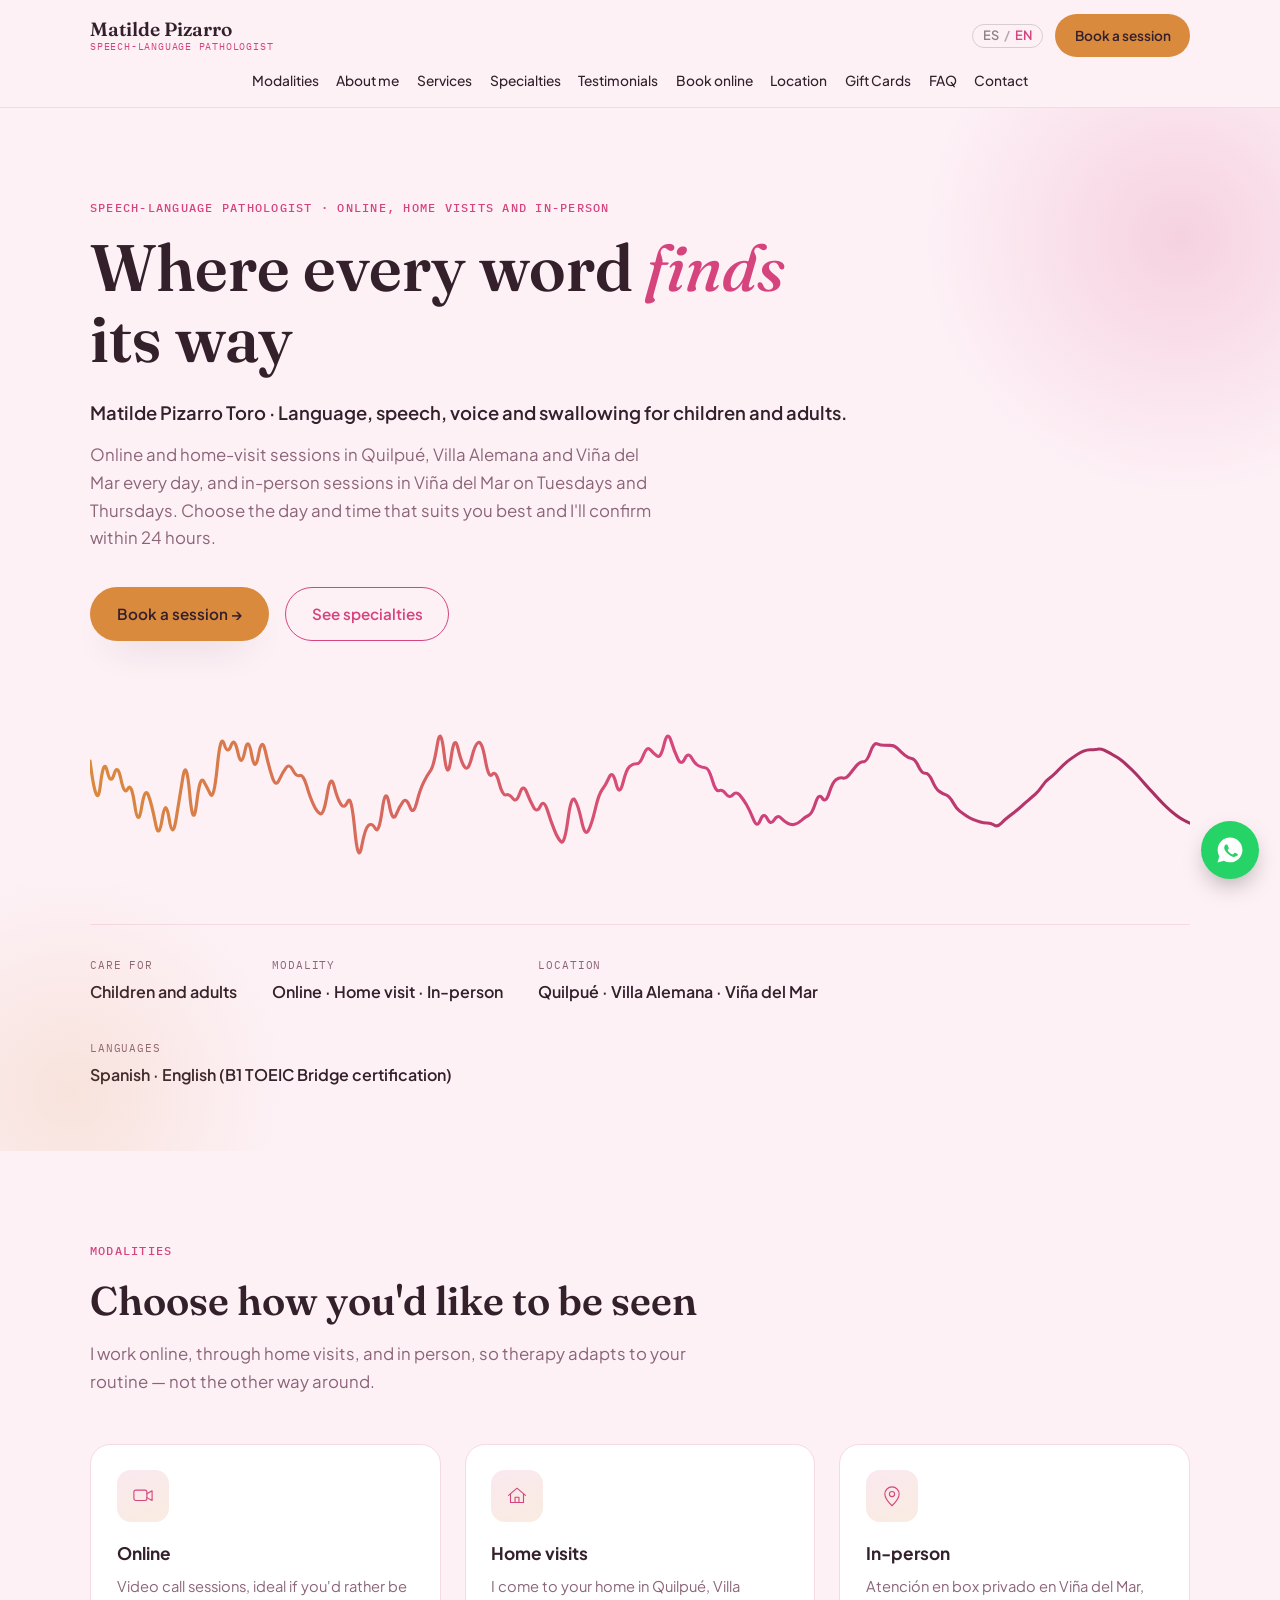
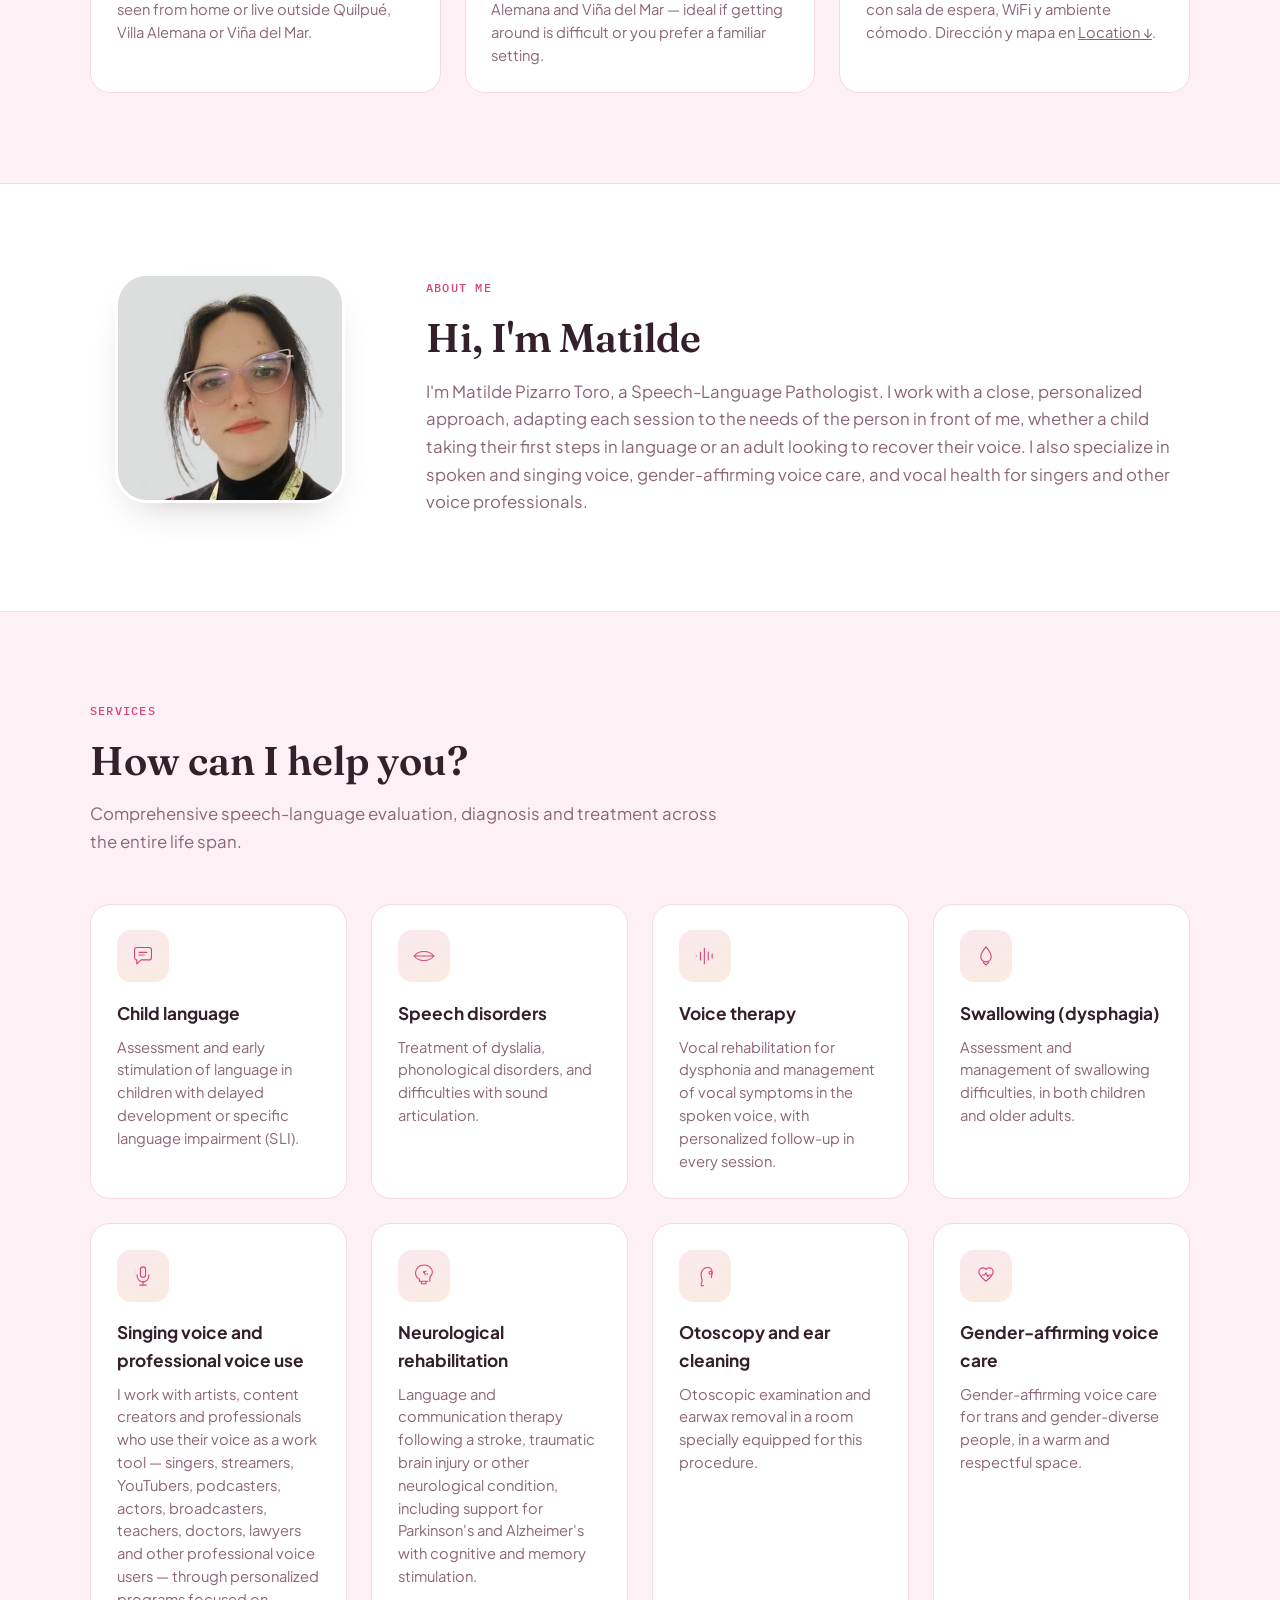
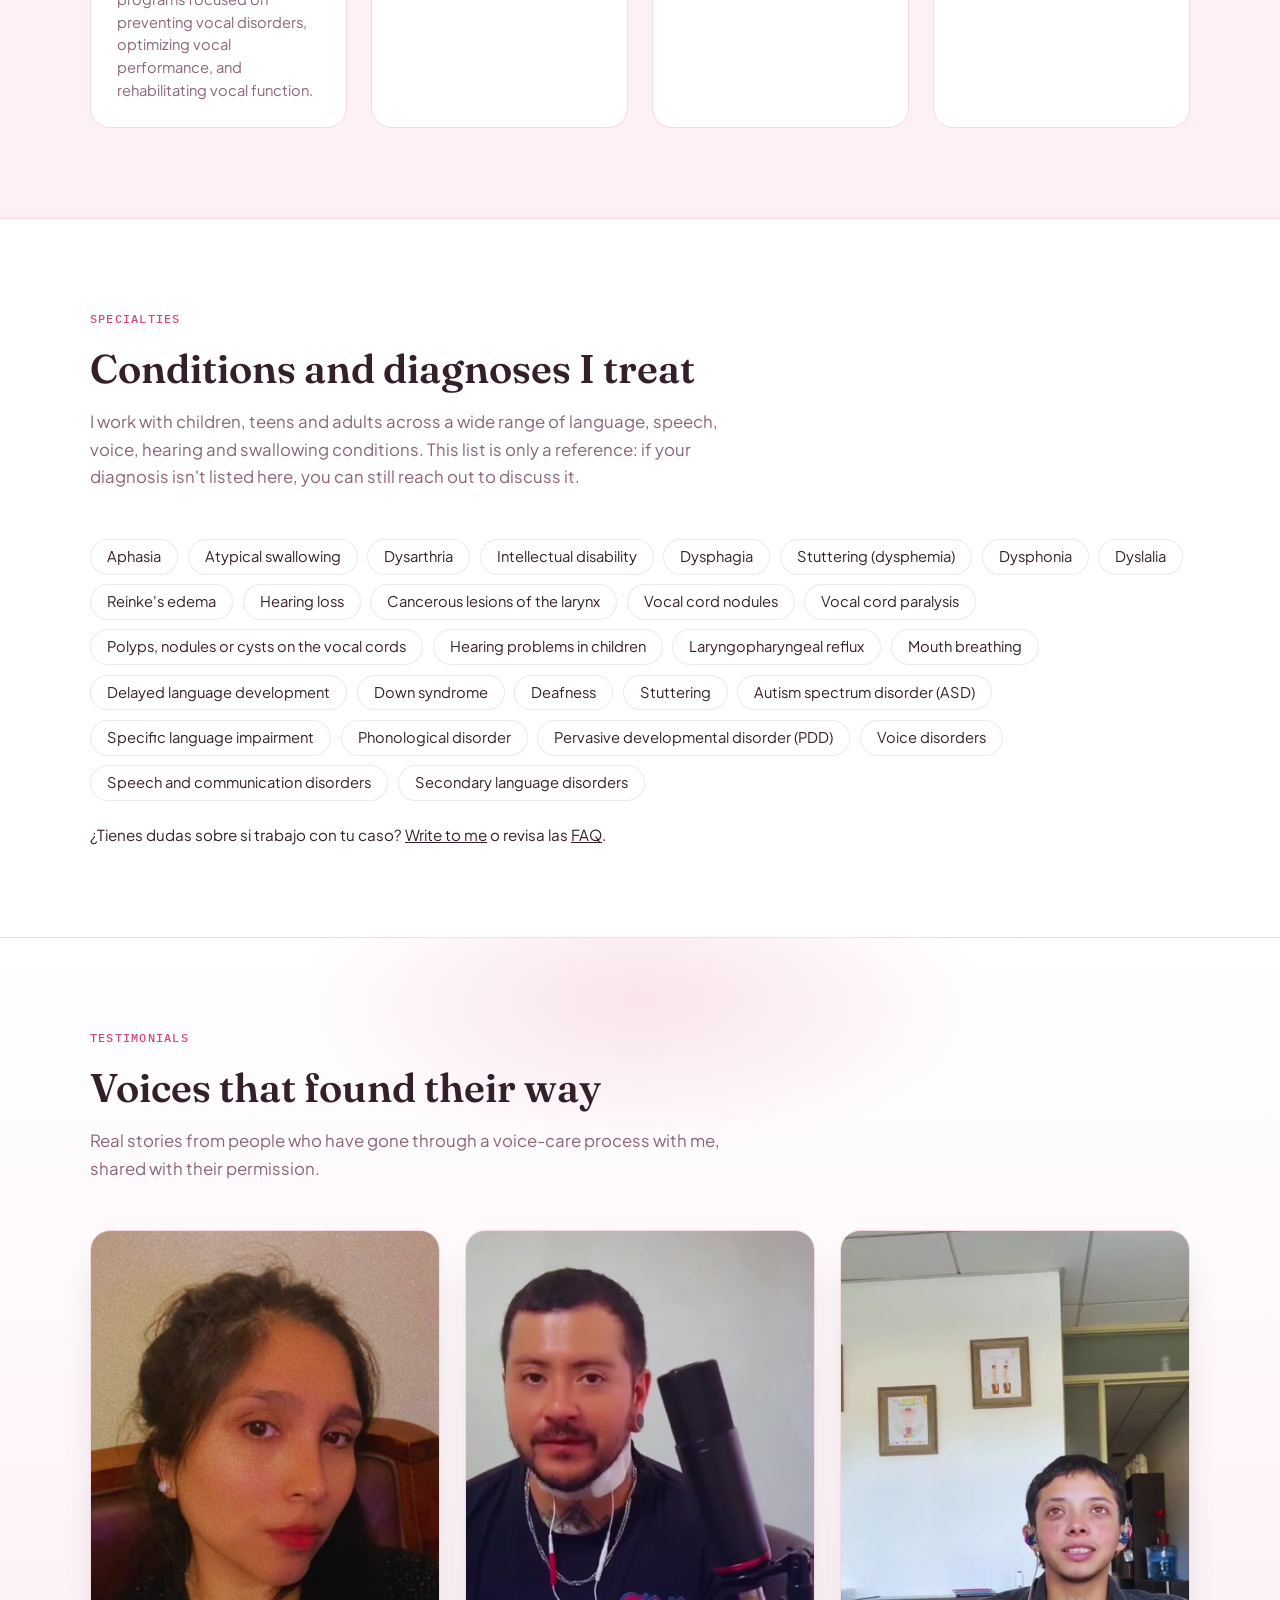
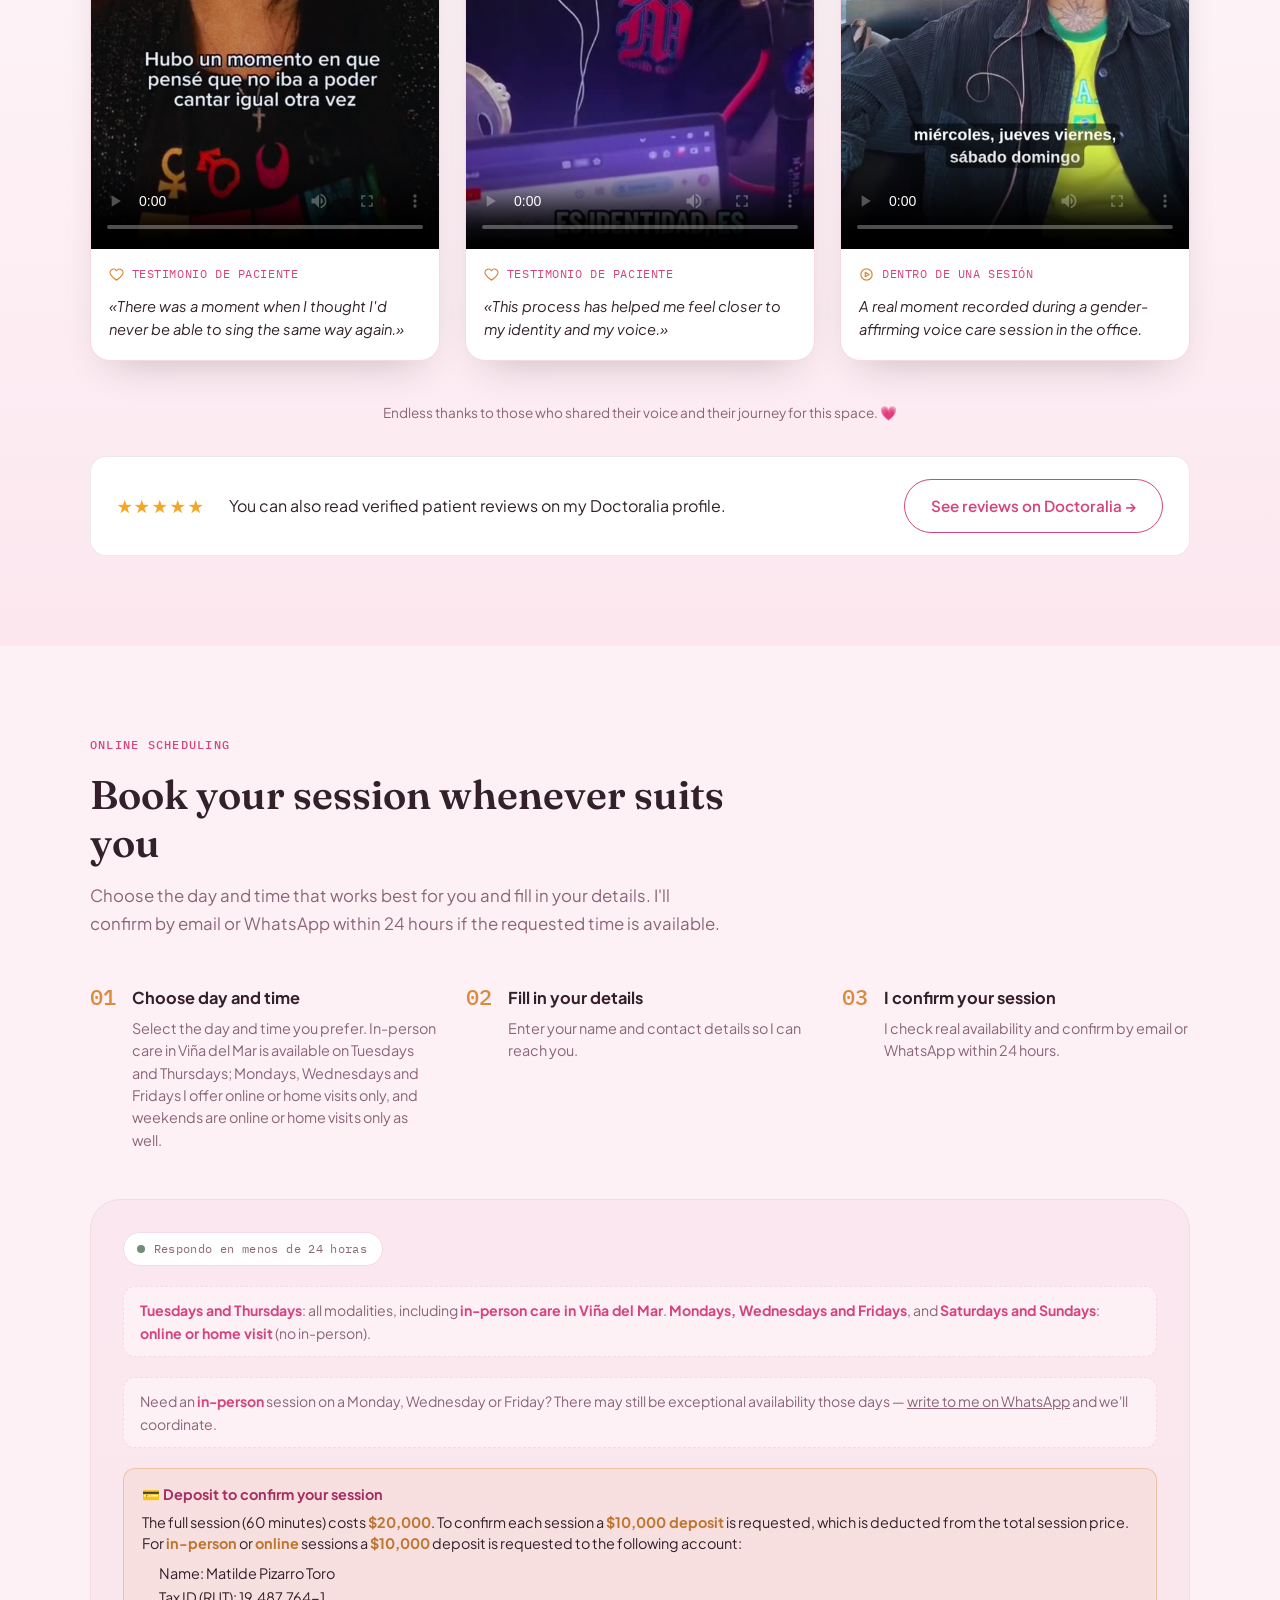
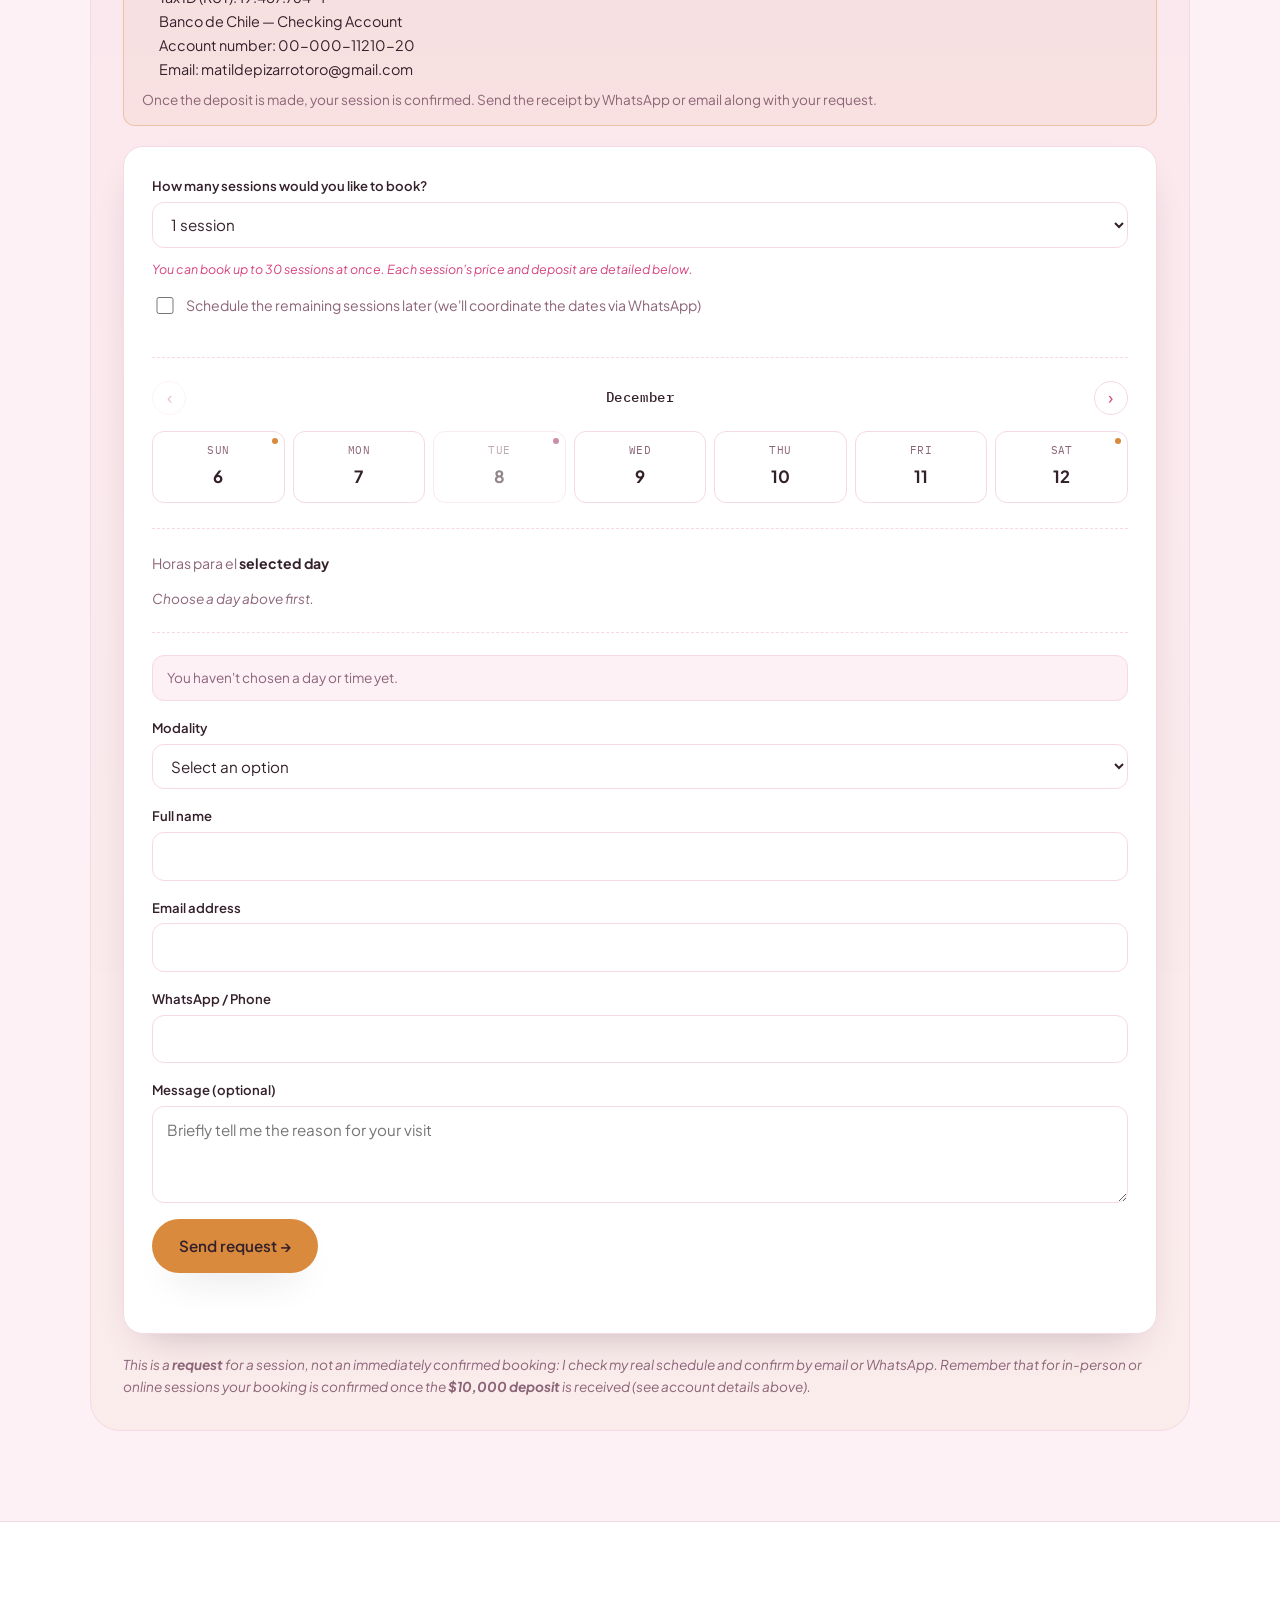
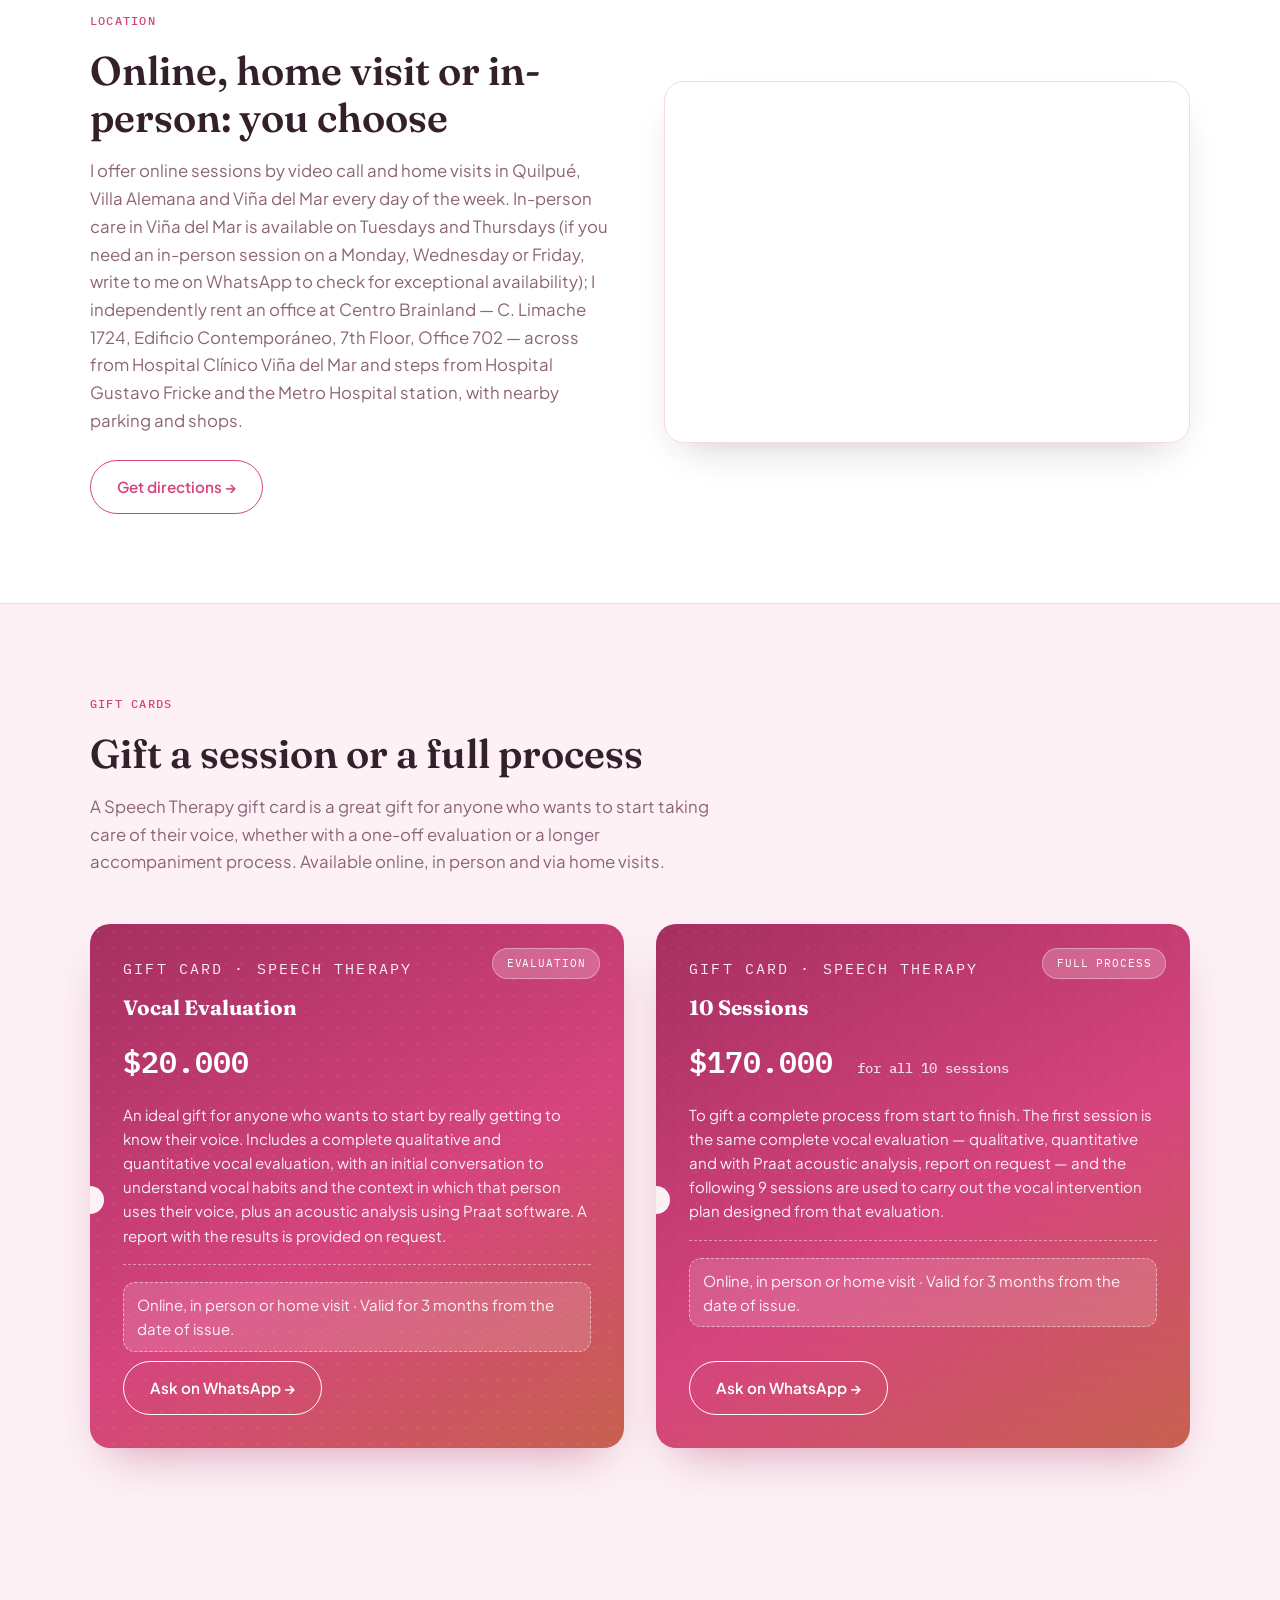
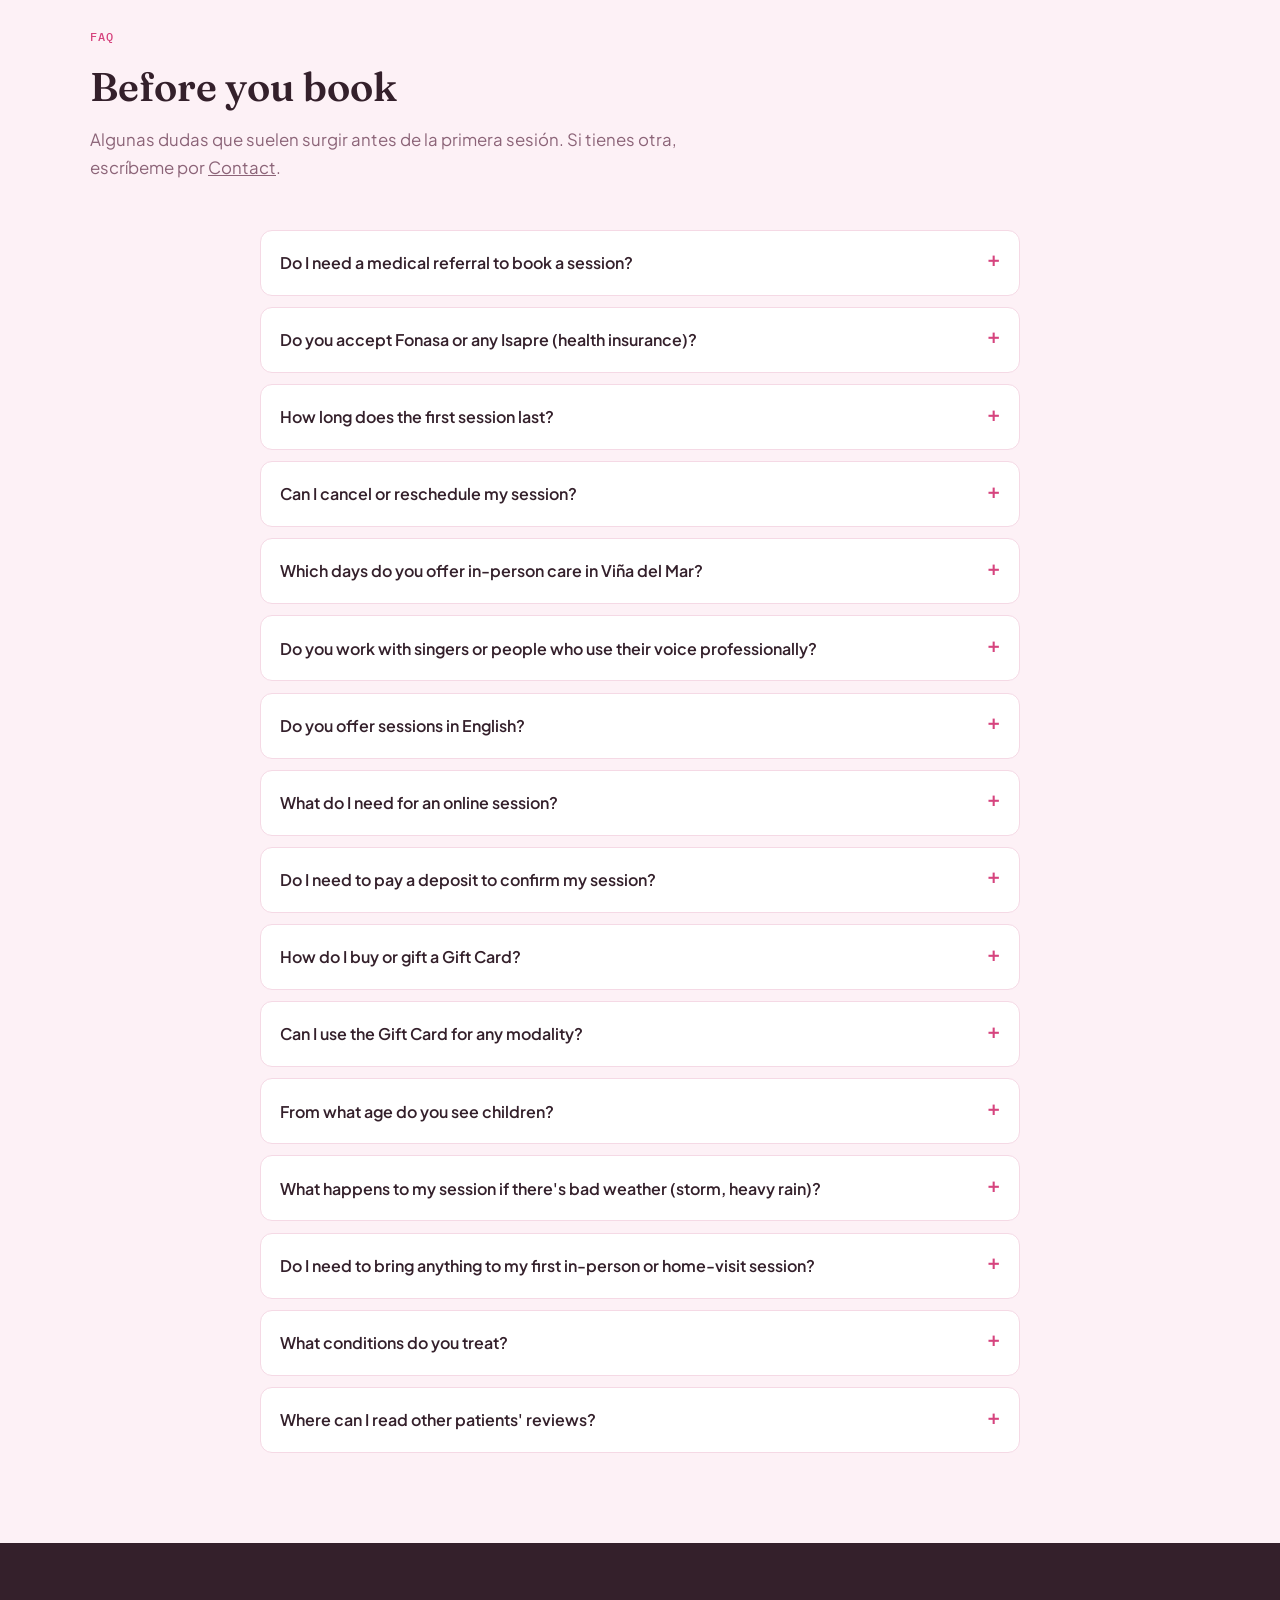
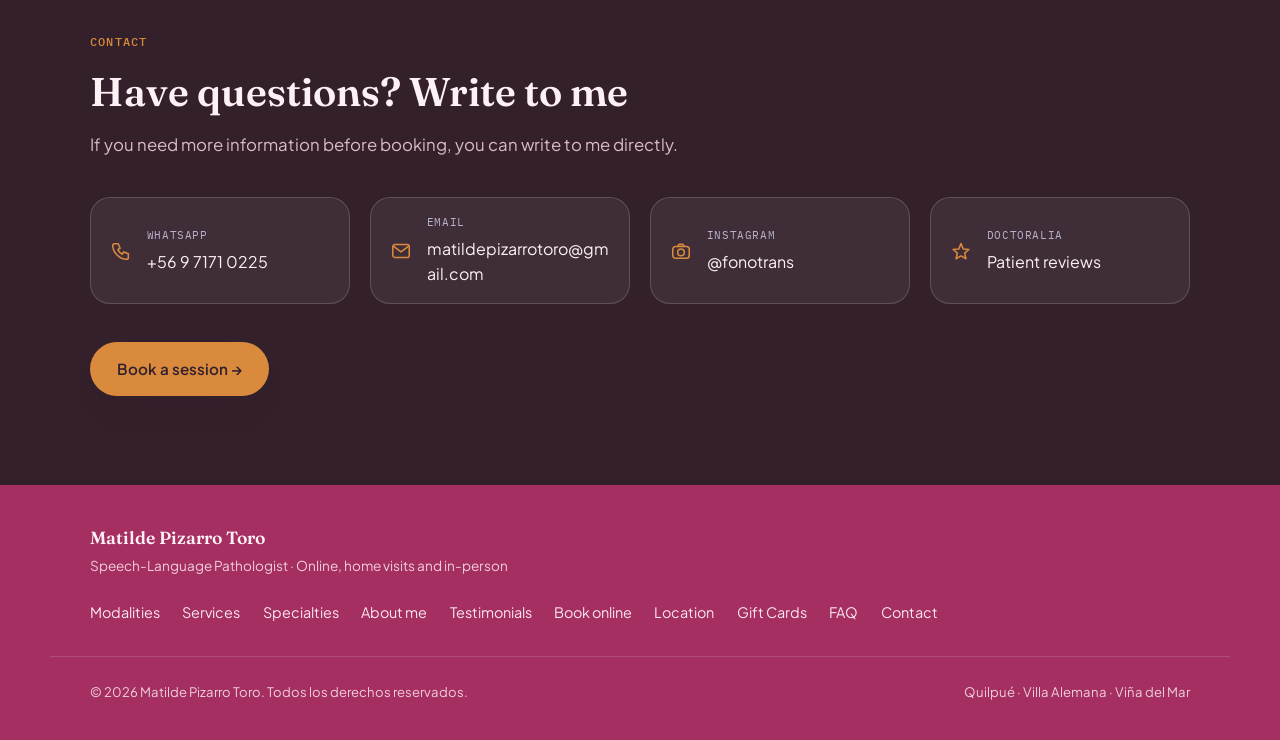
==== commit 4afc9288: "Add files via upload" ====
--- a/index.html
+++ b/index.html
@@ -468,6 +468,17 @@
    BOOKING WIDGET (solicitud de hora — calendario propio + form)
    ============================================================ */
 .booking-widget{background:var(--paper-alt);border:1px solid var(--line);border-radius:var(--radius-md);box-shadow:var(--shadow-soft);padding:clamp(1.1rem,2.5vw,1.75rem);}
+.session-picker{margin-bottom:1.4rem;padding-bottom:1.4rem;border-bottom:1px dashed var(--line);display:grid;gap:.9rem;}
+.session-picker .form-row{display:grid;gap:.4rem;}
+.session-picker select{padding:.6rem .8rem;border:1px solid var(--line);border-radius:var(--radius-sm);background:var(--paper);font:inherit;color:var(--ink);}
+.session-later-toggle{display:flex;align-items:center;gap:.6rem;font-size:.88rem;color:var(--ink-soft);cursor:pointer;}
+.session-later-toggle input{width:1.1rem;height:1.1rem;flex-shrink:0;}
+.booking-session-tabs{display:flex;gap:.5rem;overflow-x:auto;padding-bottom:.2rem;}
+.session-tab-btn{flex-shrink:0;padding:.5rem .9rem;border:1px solid var(--line);border-radius:999px;background:var(--paper);font:inherit;font-size:.85rem;color:var(--ink-soft);cursor:pointer;white-space:nowrap;}
+.session-tab-btn.is-active{border-color:var(--voice);color:var(--voice);font-weight:600;background:var(--paper-alt);}
+.session-tab-btn.is-filled::after{content:' ✓';color:var(--sage);}
+.booking-selected-summary .session-summary-line{display:block;}
+.booking-selected-summary .session-summary-pending{display:block;margin-top:.4rem;color:var(--ink-soft);}
 
 .booking-cal-head{display:flex;align-items:center;justify-content:space-between;margin-bottom:1rem;}
 .booking-cal-head .cal-month{font-family:var(--font-mono);font-size:.85rem;letter-spacing:.04em;text-transform:capitalize;color:var(--ink);font-weight:500;}
@@ -645,7 +656,7 @@
       <p data-i18n="t15" class="eyebrow reveal">Fonoaudióloga · Online, a domicilio y presencial</p>
       <h1 class="hero-title reveal" data-i18n-html="h6">Para que cada palabra <em>encuentre</em> su camino</h1>
       <p data-i18n="t17" class="hero-sub reveal">Matilde Pizarro Toro · Lenguaje, habla, voz y deglución para niños y adultos.</p>
-      <p data-i18n="t18" class="hero-desc reveal">Sesiones online, a domicilio en Quilpué, Villa Alemana y Viña del Mar, y también presenciales en Viña del Mar. Elige el día y la hora que más te acomode y te confirmo en menos de 24 horas.</p>
+      <p data-i18n="t18" class="hero-desc reveal">Sesiones online y a domicilio en Quilpué, Villa Alemana y Viña del Mar todos los días, y presenciales en Viña del Mar los días martes y jueves. Elige el día y la hora que más te acomode y te confirmo en menos de 24 horas.</p>
       <div class="hero-actions reveal">
         <a data-i18n="t19" class="btn btn-primary" href="#agenda">Solicitar hora →</a>
         <a data-i18n="t20" class="btn btn-ghost" href="#servicios">Ver especialidades</a>
@@ -952,7 +963,7 @@
       <ol class="steps-list reveal">
         <li class="step">
           <span class="step-num">01</span>
-          <div><h3 data-i18n="t105">Elige día y hora</h3><p data-i18n="t106">Selecciona el día y el horario que prefieras. Lunes a viernes de 08:00 a 18:00 atiendo todas las modalidades; de 19:00 a 21:00 y los fines de semana, online o a domicilio (sin presencial).</p></div>
+          <div><h3 data-i18n="t105">Elige día y hora</h3><p data-i18n="t106">Selecciona el día y el horario que prefieras. La atención presencial en Viña del Mar está disponible los días martes y jueves; lunes, miércoles y viernes atiendo solo online o a domicilio, y los fines de semana también solo online o a domicilio.</p></div>
         </li>
         <li class="step">
           <span class="step-num">02</span>
@@ -969,12 +980,15 @@
           <span class="badge-live"><span class="live-dot"></span>Respondo en menos de 24 horas</span>
         </div>
 
-        <p class="agenda-schedule-note" data-i18n-html="h3">Lunes a viernes de 08:00 a 18:00: todas las modalidades. Lunes a viernes de 19:00 a 21:00 y sábados y domingos de 09:00 a 14:00: <strong>online o a domicilio</strong> (sin presencial).</p>
+        <p class="agenda-schedule-note" data-i18n-html="h3"><strong>Martes y jueves</strong>: todas las modalidades, incluida la atención <strong>presencial en Viña del Mar</strong>. <strong>Lunes, miércoles y viernes</strong>, y <strong>sábados y domingos</strong>: <strong>online o a domicilio</strong> (sin presencial).</p>
+
+        <p class="agenda-schedule-note" data-i18n-html="h7">¿Necesitas una hora <strong>presencial</strong> un lunes, miércoles o viernes? Igual puede haber disponibilidad excepcional esos días — <a href="https://wa.me/56971710225?text=Hola%20Matilde%2C%20quiero%20consultar%20disponibilidad%20presencial%20fuera%20de%20martes%20o%20jueves" target="_blank" rel="noopener noreferrer">escríbeme por WhatsApp</a> y lo coordinamos.</p>
 
         <p class="agenda-schedule-note" id="rainScheduleNote" data-i18n-html="h4"><strong>Aviso por temporal de lluvias:</strong> del jueves 16 al jueves 23 de julio se atenderá <strong>solo de forma online</strong>; las atenciones presenciales y a domicilio quedan pausadas esos días.</p>
 
         <div class="deposit-note" id="depositNote">
           <span data-i18n="t114" class="deposit-title">💳 Abono para confirmar tu hora</span>
+          <span data-i18n-html="h8">El valor de la sesión completa (60 minutos) es de <strong>$20.000</strong>. Para confirmar cada hora se solicita un <strong>abono de $10.000</strong>, que se descuenta del valor total de la sesión.</span>
           <span data-i18n-html="h2">Para atenciones <strong>presenciales</strong> u <strong>online</strong> se solicita un abono de <strong>$10.000</strong> a la siguiente cuenta:</span>
           <ul>
             <li data-i18n="t117">Nombre: Matilde Pizarro Toro</li>
@@ -987,6 +1001,31 @@
         </div>
 
         <div class="booking-widget" id="bookingWidget">
+          <div class="session-picker" id="sessionPicker">
+            <div class="form-row">
+              <label for="sessionCount" data-i18n="t400">¿Cuántas sesiones quieres agendar?</label>
+              <select id="sessionCount">
+                <option value="1" data-i18n="t401">1 sesión</option>
+                <option value="3" data-i18n="t402">3 sesiones</option>
+                <option value="4" data-i18n="t403">4 sesiones</option>
+                <option value="5" data-i18n="t404">5 sesiones</option>
+                <option value="6" data-i18n="t405">6 sesiones</option>
+                <option value="8" data-i18n="t406">8 sesiones</option>
+                <option value="10" data-i18n="t407">10 sesiones</option>
+                <option value="15" data-i18n="t408">15 sesiones</option>
+                <option value="20" data-i18n="t409">20 sesiones</option>
+                <option value="25" data-i18n="t410">25 sesiones</option>
+                <option value="30" data-i18n="t411">30 sesiones</option>
+              </select>
+              <p class="form-hint" data-i18n="t412">Puedes agendar hasta 30 sesiones de una vez. El valor y el abono de cada sesión se detallan más abajo.</p>
+            </div>
+            <label class="session-later-toggle" id="scheduleLaterRow" hidden>
+              <input type="checkbox" id="scheduleLaterToggle">
+              <span data-i18n="t413">Agendar las siguientes sesiones luego (coordinamos las fechas por WhatsApp)</span>
+            </label>
+            <div class="booking-session-tabs" id="sessionTabs" hidden></div>
+          </div>
+
           <div class="booking-calendar">
             <div class="booking-cal-head">
               <button type="button" class="cal-nav" id="calPrev" data-i18n-aria="t215" aria-label="Días anteriores">‹</button>
@@ -1018,6 +1057,8 @@
             <input type="hidden" name="_subject" id="formSubject" value="Nueva solicitud de hora — Matilde Pizarro Toro">
             <input type="hidden" name="dia_solicitado" id="formDate" value="">
             <input type="hidden" name="hora_solicitada" id="formTime" value="">
+            <input type="hidden" name="cantidad_sesiones" id="formSessionCount" value="1">
+            <input type="hidden" name="sesiones_solicitadas" id="formSessionsSummary" value="">
             <input type="text" name="_gotcha" class="visually-hidden" tabindex="-1" autocomplete="off">
 
             <p data-i18n="t127" class="booking-selected-summary" id="bookingSummary">Aún no has elegido día ni hora.</p>
@@ -1142,6 +1183,11 @@
         </details>
 
         <details class="faq-item">
+          <summary data-i18n="t220">¿Qué días atienden presencial en Viña del Mar?</summary>
+          <p data-i18n-html="h9">La atención presencial en Viña del Mar está disponible los días <strong>martes y jueves</strong>. Lunes, miércoles y viernes atiendo solo online o a domicilio. Si necesitas una hora presencial fuera de martes o jueves, escríbeme por WhatsApp: igual puede haber disponibilidad excepcional esos días.</p>
+        </details>
+
+        <details class="faq-item">
           <summary data-i18n="t168">¿Trabajas con cantantes o personas que usan la voz de forma profesional?</summary>
           <p data-i18n="t169">Sí, es uno de mis focos de trabajo. Ayudo a cantantes y a personas que usan la voz para vivir —locutores, profesores, médicos, abogados— cuando pierden la voz al ensayar o presentarse, sienten tensión o dolor al cantar, o quieren potenciar su técnica vocal desde un enfoque de salud. Las sesiones son 100% personalizadas según tus objetivos vocales.</p>
         </details>
@@ -1261,7 +1307,7 @@
 </footer>
 
 <script>
-var I18N_STATIC = {"text": {"t1": {"es": "Matilde Pizarro", "en": "Matilde Pizarro"}, "t2": {"es": "Fonoaudióloga", "en": "Speech-Language Pathologist"}, "t3": {"es": "Modalidades", "en": "Modalities"}, "t4": {"es": "Sobre mí", "en": "About me"}, "t5": {"es": "Servicios", "en": "Services"}, "t6": {"es": "Especialidades", "en": "Specialties"}, "t7": {"es": "Testimonios", "en": "Testimonials"}, "t8": {"es": "Agenda", "en": "Book online"}, "t9": {"es": "Ubicación", "en": "Location"}, "t10": {"es": "Gift Cards", "en": "Gift Cards"}, "t11": {"es": "FAQ", "en": "FAQ"}, "t12": {"es": "Contacto", "en": "Contact"}, "t13": {"es": "Reservar hora", "en": "Book a session"}, "t14": {"es": "Reservar hora", "en": "Book a session"}, "t15": {"es": "Fonoaudióloga · Online, a domicilio y presencial", "en": "Speech-Language Pathologist · Online, home visits and in-person"}, "t17": {"es": "Matilde Pizarro Toro · Lenguaje, habla, voz y deglución para niños y adultos.", "en": "Matilde Pizarro Toro · Language, speech, voice and swallowing for children and adults."}, "t18": {"es": "Sesiones online, a domicilio en Quilpué, Villa Alemana y Viña del Mar, y también presenciales en Viña del Mar. Elige el día y la hora que más te acomode y te confirmo en menos de 24 horas.", "en": "Online sessions, home visits in Quilpué, Villa Alemana and Viña del Mar, and in-person sessions in Viña del Mar. Choose the day and time that suits you best and I'll confirm within 24 hours."}, "t19": {"es": "Solicitar hora →", "en": "Book a session →"}, "t20": {"es": "Ver especialidades", "en": "See specialties"}, "t21": {"es": "ATENCIÓN", "en": "CARE FOR"}, "t22": {"es": "Niños y adultos", "en": "Children and adults"}, "t23": {"es": "MODALIDAD", "en": "MODALITY"}, "t24": {"es": "Online · Domicilio · Presencial", "en": "Online · Home visit · In-person"}, "t25": {"es": "UBICACIÓN", "en": "LOCATION"}, "t26": {"es": "Quilpué · Villa Alemana · Viña del Mar", "en": "Quilpué · Villa Alemana · Viña del Mar"}, "t27": {"es": "IDIOMAS", "en": "LANGUAGES"}, "t28": {"es": "Español · Inglés (certificación B1 TOEIC Bridge)", "en": "Spanish · English (B1 TOEIC Bridge certification)"}, "t29": {"es": "Modalidades", "en": "Modalities"}, "t30": {"es": "Elige cómo prefieres atenderte", "en": "Choose how you'd like to be seen"}, "t31": {"es": "Trabajo de forma online, a domicilio y presencial, para que la terapia se adapte a tu rutina y no al revés.", "en": "I work online, through home visits, and in person, so therapy adapts to your routine — not the other way around."}, "t32": {"es": "Online", "en": "Online"}, "t33": {"es": "Sesiones por videollamada, ideales si prefieres atenderte desde casa o estás fuera de Quilpué, Villa Alemana o Viña del Mar.", "en": "Video call sessions, ideal if you'd rather be seen from home or live outside Quilpué, Villa Alemana or Viña del Mar."}, "t34": {"es": "A domicilio", "en": "Home visits"}, "t35": {"es": "Voy a tu casa en Quilpué, Villa Alemana y Viña del Mar — ideal si te complica trasladarte o prefieres un ambiente conocido.", "en": "I come to your home in Quilpué, Villa Alemana and Viña del Mar — ideal if getting around is difficult or you prefer a familiar setting."}, "t36": {"es": "Presencial", "en": "In-person"}, "t37": {"es": "Ubicación ↓", "en": "Location ↓"}, "t38": {"es": "Sobre mí", "en": "About me"}, "t39": {"es": "Hola, soy Matilde", "en": "Hi, I'm Matilde"}, "t40": {"es": "Soy Matilde Pizarro Toro, Fonoaudióloga. Trabajo con un enfoque cercano y personalizado, adaptando cada sesión a las necesidades de quien tengo enfrente, sea un niño dando sus primeros pasos en el lenguaje o un adulto que busca recuperar su voz. Además, me especializo en voz hablada y cantada, acompañamiento vocal afirmativo y salud vocal para cantantes y otros profesionales de la voz.", "en": "I'm Matilde Pizarro Toro, a Speech-Language Pathologist. I work with a close, personalized approach, adapting each session to the needs of the person in front of me, whether a child taking their first steps in language or an adult looking to recover their voice. I also specialize in spoken and singing voice, gender-affirming voice care, and vocal health for singers and other voice professionals."}, "t41": {"es": "Servicios", "en": "Services"}, "t42": {"es": "¿En qué puedo ayudarte?", "en": "How can I help you?"}, "t43": {"es": "Evaluación, diagnóstico y tratamiento fonoaudiológico integral a lo largo de todo el ciclo vital.", "en": "Comprehensive speech-language evaluation, diagnosis and treatment across the entire life span."}, "t44": {"es": "Lenguaje infantil", "en": "Child language"}, "t45": {"es": "Evaluación y estimulación temprana del lenguaje en niños con retraso o trastorno específico del lenguaje (TEL).", "en": "Assessment and early stimulation of language in children with delayed development or specific language impairment (SLI)."}, "t46": {"es": "Trastornos del habla", "en": "Speech disorders"}, "t47": {"es": "Tratamiento de dislalias, trastornos fonológicos y dificultades en la articulación de sonidos.", "en": "Treatment of dyslalia, phonological disorders, and difficulties with sound articulation."}, "t48": {"es": "Terapia de voz", "en": "Voice therapy"}, "t49": {"es": "Rehabilitación vocal para disfonías y manejo de síntomas vocales en la voz hablada, con seguimiento personalizado en cada sesión.", "en": "Vocal rehabilitation for dysphonia and management of vocal symptoms in the spoken voice, with personalized follow-up in every session."}, "t50": {"es": "Deglución (disfagia)", "en": "Swallowing (dysphagia)"}, "t51": {"es": "Evaluación y manejo de dificultades para tragar, tanto en niños como en personas mayores.", "en": "Assessment and management of swallowing difficulties, in both children and older adults."}, "t52": {"es": "Voz cantada y uso profesional de la voz", "en": "Singing voice and professional voice use"}, "t53": {"es": "Trabajo con artistas, creadores de contenido y profesionales que utilizan su voz como herramienta de trabajo, como cantantes, streamers, youtubers, podcasters, actores, locutores, docentes, médicos, abogados y otros usuarios de voz profesional, mediante programas personalizados orientados a la prevención de trastornos vocales, la optimización del rendimiento vocal y la rehabilitación de la función vocal.", "en": "I work with artists, content creators and professionals who use their voice as a work tool — singers, streamers, YouTubers, podcasters, actors, broadcasters, teachers, doctors, lawyers and other professional voice users — through personalized programs focused on preventing vocal disorders, optimizing vocal performance, and rehabilitating vocal function."}, "t54": {"es": "Rehabilitación neurológica", "en": "Neurological rehabilitation"}, "t55": {"es": "Terapia de lenguaje y comunicación tras un ACV, TEC u otra condición neurológica, incluyendo apoyo en Parkinson y Alzheimer con estimulación cognitiva y de la memoria.", "en": "Language and communication therapy following a stroke, traumatic brain injury or other neurological condition, including support for Parkinson's and Alzheimer's with cognitive and memory stimulation."}, "t56": {"es": "Otoscopia y lavado de oídos", "en": "Otoscopy and ear cleaning"}, "t57": {"es": "Revisión otoscópica y extracción de cerumen en box equipado especialmente para este procedimiento.", "en": "Otoscopic examination and earwax removal in a room specially equipped for this procedure."}, "t58": {"es": "Acompañamiento vocal afirmativo", "en": "Gender-affirming voice care"}, "t59": {"es": "Acompañamiento vocal afirmativo para personas trans y de género diverso, en un espacio cercano y respetuoso.", "en": "Gender-affirming voice care for trans and gender-diverse people, in a warm and respectful space."}, "t60": {"es": "Especialidades", "en": "Specialties"}, "t61": {"es": "Condiciones y diagnósticos que atiendo", "en": "Conditions and diagnoses I treat"}, "t62": {"es": "Trabajo con niños, jóvenes y adultos en un amplio rango de condiciones del lenguaje, el habla, la voz, la audición y la deglución. Esta lista es solo una referencia: si tu diagnóstico no aparece aquí, igual puedes escribirme para conversarlo.", "en": "I work with children, teens and adults across a wide range of language, speech, voice, hearing and swallowing conditions. This list is only a reference: if your diagnosis isn't listed here, you can still reach out to discuss it."}, "t63": {"es": "Afasia", "en": "Aphasia"}, "t64": {"es": "Deglución atípica", "en": "Atypical swallowing"}, "t65": {"es": "Disartria", "en": "Dysarthria"}, "t66": {"es": "Discapacidad intelectual", "en": "Intellectual disability"}, "t67": {"es": "Disfagia", "en": "Dysphagia"}, "t68": {"es": "Disfemia", "en": "Stuttering (dysphemia)"}, "t69": {"es": "Disfonía", "en": "Dysphonia"}, "t70": {"es": "Dislalia", "en": "Dyslalia"}, "t71": {"es": "Edema de Reinke", "en": "Reinke's edema"}, "t72": {"es": "Hipoacusia", "en": "Hearing loss"}, "t73": {"es": "Lesiones cancerosas de laringe", "en": "Cancerous lesions of the larynx"}, "t74": {"es": "Nódulos en las cuerdas vocales", "en": "Vocal cord nodules"}, "t75": {"es": "Parálisis de cuerda vocal", "en": "Vocal cord paralysis"}, "t76": {"es": "Pólipos, nódulos o quistes en cuerdas vocales", "en": "Polyps, nodules or cysts on the vocal cords"}, "t77": {"es": "Problemas de audición en niños", "en": "Hearing problems in children"}, "t78": {"es": "Reflujo laringo-faríngeo", "en": "Laryngopharyngeal reflux"}, "t79": {"es": "Respiración bucal", "en": "Mouth breathing"}, "t80": {"es": "Retraso en el desarrollo del lenguaje", "en": "Delayed language development"}, "t81": {"es": "Síndrome de Down", "en": "Down syndrome"}, "t82": {"es": "Sordera", "en": "Deafness"}, "t83": {"es": "Tartamudez", "en": "Stuttering"}, "t84": {"es": "Trastorno del espectro autista (TEA)", "en": "Autism spectrum disorder (ASD)"}, "t85": {"es": "Trastorno específico del lenguaje", "en": "Specific language impairment"}, "t86": {"es": "Trastorno fonológico", "en": "Phonological disorder"}, "t87": {"es": "Trastorno generalizado del desarrollo (TGD)", "en": "Pervasive developmental disorder (PDD)"}, "t88": {"es": "Trastornos de la voz", "en": "Voice disorders"}, "t89": {"es": "Trastornos del habla y de la comunicación", "en": "Speech and communication disorders"}, "t90": {"es": "Trastornos secundarios del lenguaje", "en": "Secondary language disorders"}, "t91": {"es": "Escríbeme", "en": "Write to me"}, "t92": {"es": "preguntas frecuentes", "en": "FAQ"}, "t93": {"es": "Testimonios", "en": "Testimonials"}, "t94": {"es": "Voces que encontraron su camino", "en": "Voices that found their way"}, "t95": {"es": "Relatos reales de personas que han vivido un proceso de acompañamiento vocal conmigo, compartidos con su permiso.", "en": "Real stories from people who have gone through a voice-care process with me, shared with their permission."}, "t96": {"es": "«Hubo un momento en que pensé que no iba a poder cantar igual otra vez.»", "en": "«There was a moment when I thought I'd never be able to sing the same way again.»"}, "t97": {"es": "«Este proceso me ha ayudado a sentirme más cerca de mi identidad y de mi voz.»", "en": "«This process has helped me feel closer to my identity and my voice.»"}, "t98": {"es": "Un momento real registrado durante una sesión de acompañamiento vocal afirmativo en consulta.", "en": "A real moment recorded during a gender-affirming voice care session in the office."}, "t99": {"es": "Gracias infinitas a quienes compartieron su voz y su proceso para este espacio. 💗", "en": "Endless thanks to those who shared their voice and their journey for this space. 💗"}, "t100": {"es": "También puedes leer opiniones de pacientes verificadas en mi perfil de Doctoralia.", "en": "You can also read verified patient reviews on my Doctoralia profile."}, "t101": {"es": "Ver reseñas en Doctoralia →", "en": "See reviews on Doctoralia →"}, "t102": {"es": "Agenda en línea", "en": "Online scheduling"}, "t103": {"es": "Reserva tu hora cuando te acomode", "en": "Book your session whenever suits you"}, "t104": {"es": "Elige el día y la hora que más te acomoden y completa tus datos. Te confirmo por correo o WhatsApp en menos de 24 horas si el horario solicitado está disponible.", "en": "Choose the day and time that works best for you and fill in your details. I'll confirm by email or WhatsApp within 24 hours if the requested time is available."}, "t105": {"es": "Elige día y hora", "en": "Choose day and time"}, "t106": {"es": "Selecciona el día y el horario que prefieras. Lunes a viernes de 08:00 a 18:00 atiendo todas las modalidades; de 19:00 a 21:00 y los fines de semana, online o a domicilio (sin presencial).", "en": "Select the day and time you prefer. Monday to Friday from 8:00 am to 6:00 pm I offer all modalities; from 7:00 pm to 9:00 pm and on weekends, online or home visits only (no in-person)."}, "t107": {"es": "Completa tus datos", "en": "Fill in your details"}, "t108": {"es": "Ingresa tu nombre y datos de contacto para que pueda escribirte.", "en": "Enter your name and contact details so I can reach you."}, "t109": {"es": "Te confirmo la hora", "en": "I confirm your session"}, "t110": {"es": "Reviso la disponibilidad real y te confirmo por correo o WhatsApp en menos de 24 horas.", "en": "I check real availability and confirm by email or WhatsApp within 24 hours."}, "t111": {"es": "online o a domicilio", "en": "online or home visit"}, "t112": {"es": "Aviso por temporal de lluvias:", "en": "Rainy-season notice:"}, "t113": {"es": "solo de forma online", "en": "online only"}, "t114": {"es": "💳 Abono para confirmar tu hora", "en": "💳 Deposit to confirm your session"}, "t115": {"es": "presenciales", "en": "in-person"}, "t116": {"es": "online", "en": "online"}, "t117": {"es": "Nombre: Matilde Pizarro Toro", "en": "Name: Matilde Pizarro Toro"}, "t118": {"es": "RUT: 19.487.764-1", "en": "Tax ID (RUT): 19.487.764-1"}, "t119": {"es": "Banco de Chile — Cuenta Vista", "en": "Banco de Chile — Checking Account"}, "t120": {"es": "N° de cuenta: 00-000-11210-20", "en": "Account number: 00-000-11210-20"}, "t121": {"es": "Correo: matildepizarrotoro@gmail.com", "en": "Email: matildepizarrotoro@gmail.com"}, "t122": {"es": "Con el abono realizado, tu hora queda confirmada. Envía el comprobante por WhatsApp o correo junto con tu solicitud.", "en": "Once the deposit is made, your session is confirmed. Send the receipt by WhatsApp or email along with your request."}, "t123": {"es": "día seleccionado", "en": "selected day"}, "t124": {"es": "online o a domicilio", "en": "online or home visit"}, "t125": {"es": "solo de forma online", "en": "online only"}, "t126": {"es": "Elige primero un día arriba.", "en": "Choose a day above first."}, "t127": {"es": "Aún no has elegido día ni hora.", "en": "You haven't chosen a day or time yet."}, "t128": {"es": "Modalidad", "en": "Modality"}, "t129": {"es": "Los sábados y domingos atiendo online o a domicilio (no presencial).", "en": "On Saturdays and Sundays I offer online sessions or home visits (no in-person)."}, "t130": {"es": "Nombre completo", "en": "Full name"}, "t131": {"es": "Correo electrónico", "en": "Email address"}, "t132": {"es": "WhatsApp / Teléfono", "en": "WhatsApp / Phone"}, "t133": {"es": "Mensaje (opcional)", "en": "Message (optional)"}, "t134": {"es": "Enviar solicitud de hora →", "en": "Send request →"}, "t135": {"es": "solicitud", "en": "request"}, "t136": {"es": "abono de $10.000", "en": "$10,000 deposit"}, "t137": {"es": "Ubicación", "en": "Location"}, "t138": {"es": "Online, a domicilio o presencial: tú eliges", "en": "Online, home visit or in-person: you choose"}, "t139": {"es": "Hago sesiones online por videollamada y a domicilio en Quilpué, Villa Alemana y Viña del Mar. Para la atención presencial en Viña del Mar, arriendo de forma independiente un box en Centro Brainland — C. Limache 1724, Edificio Contemporáneo, Piso 7, Oficina 702 — frente al Hospital Clínico Viña del Mar y a pasos del Hospital Gustavo Fricke y el Metro Hospital, con estacionamientos y comercios cercanos.", "en": "I offer online sessions by video call and home visits in Quilpué, Villa Alemana and Viña del Mar. For in-person care in Viña del Mar, I independently rent an office at Centro Brainland — C. Limache 1724, Edificio Contemporáneo, 7th Floor, Office 702 — across from Hospital Clínico Viña del Mar and steps from Hospital Gustavo Fricke and the Metro Hospital station, with nearby parking and shops."}, "t140": {"es": "Cómo llegar →", "en": "Get directions →"}, "t141": {"es": "Gift Cards", "en": "Gift Cards"}, "t142": {"es": "Regala una sesión o un proceso completo", "en": "Gift a session or a full process"}, "t143": {"es": "Una gift card de Fonoaudiología es un buen regalo para quien quiere empezar a cuidar su voz, ya sea con una evaluación puntual o con un proceso de acompañamiento más largo. Disponibles en modalidad online, presencial y a domicilio.", "en": "A Speech Therapy gift card is a great gift for anyone who wants to start taking care of their voice, whether with a one-off evaluation or a longer accompaniment process. Available online, in person and via home visits."}, "t144": {"es": "Evaluación", "en": "Evaluation"}, "t145": {"es": "Gift Card · Fonoaudiología", "en": "Gift Card · Speech Therapy"}, "t146": {"es": "Evaluación Vocal", "en": "Vocal Evaluation"}, "t147": {"es": "Un regalo ideal para quien quiere partir por conocer bien su voz. Incluye una evaluación vocal completa, cualitativa y cuantitativa, con una conversación inicial para entender los hábitos vocales y el contexto en el que esa persona usa su voz, además de un análisis acústico con el software Praat. Si lo solicitan, entrego un informe con los resultados.", "en": "An ideal gift for anyone who wants to start by really getting to know their voice. Includes a complete qualitative and quantitative vocal evaluation, with an initial conversation to understand vocal habits and the context in which that person uses their voice, plus an acoustic analysis using Praat software. A report with the results is provided on request."}, "t148": {"es": "Online, presencial o a domicilio · Válida desde la fecha de emisión hasta 3 meses después.", "en": "Online, in person or home visit · Valid for 3 months from the date of issue."}, "t149": {"es": "Consultar por WhatsApp →", "en": "Ask on WhatsApp →"}, "t150": {"es": "Proceso completo", "en": "Full process"}, "t151": {"es": "Gift Card · Fonoaudiología", "en": "Gift Card · Speech Therapy"}, "t152": {"es": "10 Sesiones", "en": "10 Sessions"}, "t153": {"es": "por las 10 sesiones", "en": "for all 10 sessions"}, "t154": {"es": "Para regalar un proceso completo de principio a fin. La primera sesión es la misma evaluación vocal completa —cualitativa, cuantitativa y con análisis acústico Praat, informe a petición— y las 9 sesiones siguientes se destinan a poner en marcha el plan de intervención vocal diseñado a partir de esa evaluación.", "en": "To gift a complete process from start to finish. The first session is the same complete vocal evaluation — qualitative, quantitative and with Praat acoustic analysis, report on request — and the following 9 sessions are used to carry out the vocal intervention plan designed from that evaluation."}, "t155": {"es": "Online, presencial o a domicilio · Válida desde la fecha de emisión hasta 3 meses después.", "en": "Online, in person or home visit · Valid for 3 months from the date of issue."}, "t156": {"es": "Consultar por WhatsApp →", "en": "Ask on WhatsApp →"}, "t157": {"es": "Preguntas frecuentes", "en": "FAQ"}, "t158": {"es": "Antes de agendar", "en": "Before you book"}, "t159": {"es": "Contacto", "en": "Contact"}, "t160": {"es": "¿Necesito una derivación médica para agendar?", "en": "Do I need a medical referral to book a session?"}, "t161": {"es": "No es obligatorio. Puedes agendar directamente una evaluación conmigo; si durante el proceso se necesita el apoyo de otro especialista (otorrino, neurólogo, etc.), te lo indico y podemos coordinarlo en conjunto.", "en": "It's not required. You can book an evaluation with me directly; if the support of another specialist is needed during the process (ENT, neurologist, etc.), I'll let you know and we can coordinate it together."}, "t162": {"es": "¿Atienden con Fonasa o alguna Isapre?", "en": "Do you accept Fonasa or any Isapre (health insurance)?"}, "t163": {"es": "Actualmente las sesiones se pagan de forma particular (boleta disponible); no hay convenio directo con Fonasa o Isapres.", "en": "Sessions are currently paid privately (receipt available); there is no direct agreement with Fonasa or Isapres."}, "t164": {"es": "¿Cuánto dura la primera sesión?", "en": "How long does the first session last?"}, "t165": {"es": "45 a 60 minutos", "en": "45 to 60 minutes"}, "t166": {"es": "¿Puedo cancelar o reprogramar mi hora?", "en": "Can I cancel or reschedule my session?"}, "t167": {"es": "Sí, solo avísame con la mayor anticipación posible por WhatsApp para liberar el horario y coordinar uno nuevo.", "en": "Yes, just let me know as far in advance as possible by WhatsApp so I can free up the slot and arrange a new one."}, "t168": {"es": "¿Trabajas con cantantes o personas que usan la voz de forma profesional?", "en": "Do you work with singers or people who use their voice professionally?"}, "t169": {"es": "Sí, es uno de mis focos de trabajo. Ayudo a cantantes y a personas que usan la voz para vivir —locutores, profesores, médicos, abogados— cuando pierden la voz al ensayar o presentarse, sienten tensión o dolor al cantar, o quieren potenciar su técnica vocal desde un enfoque de salud. Las sesiones son 100% personalizadas según tus objetivos vocales.", "en": "Yes, it's one of my main focuses. I help singers and people who rely on their voice for a living — broadcasters, teachers, doctors, lawyers — when they lose their voice while rehearsing or performing, feel tension or pain while singing, or want to improve their vocal technique from a health-focused approach. Sessions are 100% tailored to your vocal goals."}, "t170": {"es": "¿Hacen sesiones en inglés?", "en": "Do you offer sessions in English?"}, "t171": {"es": "Sí, atiendo en español e inglés (certificación B1 TOEIC Bridge). Puedes indicarlo al agendar o comentármelo directo por WhatsApp.", "en": "Yes, I see patients in Spanish and English (B1 TOEIC Bridge certification). You can mention it when booking or tell me directly on WhatsApp."}, "t172": {"es": "¿Qué necesito para una sesión online?", "en": "What do I need for an online session?"}, "t173": {"es": "Solo un celular, tablet o computador con cámara, buena conexión a internet y, si es para un niño o niña, idealmente un adulto acompañando durante la sesión.", "en": "Just a phone, tablet or computer with a camera, a good internet connection, and, for a child, ideally an adult accompanying them during the session."}, "t174": {"es": "¿Necesito pagar un abono para confirmar mi hora?", "en": "Do I need to pay a deposit to confirm my session?"}, "t175": {"es": "¿Cómo compro o regalo una Gift Card?", "en": "How do I buy or gift a Gift Card?"}, "t176": {"es": "Gift Cards ↓", "en": "Gift Cards ↓"}, "t177": {"es": "¿Puedo usar la Gift Card en cualquier modalidad?", "en": "Can I use the Gift Card for any modality?"}, "t178": {"es": "Sí. Quien la recibe puede usarla en modalidad online, presencial en Viña del Mar o a domicilio en Quilpué, Villa Alemana y Viña del Mar, según lo que le acomode al momento de agendar.", "en": "Yes. The recipient can use it online, in person in Viña del Mar, or via home visit in Quilpué, Villa Alemana and Viña del Mar, depending on what suits them when booking."}, "t179": {"es": "¿Desde qué edad atienden a niños y niñas?", "en": "From what age do you see children?"}, "t180": {"es": "Trabajo con niños desde la primera infancia, apenas se detecta una señal de alerta en el desarrollo del lenguaje o el habla, hasta la adolescencia. También atiendo adultos y personas mayores.", "en": "I work with children from early childhood, as soon as a warning sign appears in language or speech development, through adolescence. I also see adults and older people."}, "t181": {"es": "¿Qué pasa con mi hora si hay mal tiempo (temporal, lluvia intensa)?", "en": "What happens to my session if there's bad weather (storm, heavy rain)?"}, "t182": {"es": "Si por un temporal se restringen las atenciones presenciales o a domicilio, te aviso con anticipación y se ofrece cambiar la sesión a modalidad online sin costo adicional, o reprogramarla para cuando las condiciones mejoren.", "en": "If a storm restricts in-person or home-visit care, I'll let you know in advance and offer to switch the session to online at no extra cost, or reschedule it for when conditions improve."}, "t183": {"es": "¿Necesito llevar algo a la primera sesión presencial o a domicilio?", "en": "Do I need to bring anything to my first in-person or home-visit session?"}, "t184": {"es": "No es necesario, aunque si tienes informes, exámenes o indicaciones de otro especialista relacionados con el motivo de consulta, es útil traerlos o enviármelos antes por WhatsApp.", "en": "It's not necessary, although if you have reports, test results or notes from another specialist related to the reason for your visit, it's helpful to bring them or send them beforehand via WhatsApp."}, "t185": {"es": "¿Qué enfermedades o condiciones atiendes?", "en": "What conditions do you treat?"}, "t186": {"es": "Especialidades ↓", "en": "Specialties ↓"}, "t187": {"es": "¿Dónde puedo leer opiniones de otros pacientes?", "en": "Where can I read other patients' reviews?"}, "t188": {"es": "testimonios en video", "en": "video testimonials"}, "t189": {"es": "perfil de Doctoralia", "en": "Doctoralia profile"}, "t190": {"es": "Contacto", "en": "Contact"}, "t191": {"es": "¿Tienes dudas? Escríbeme", "en": "Have questions? Write to me"}, "t192": {"es": "Si necesitas más información antes de reservar, puedes escribirme directamente.", "en": "If you need more information before booking, you can write to me directly."}, "t193": {"es": "WhatsApp", "en": "WhatsApp"}, "t194": {"es": "Correo", "en": "Email"}, "t195": {"es": "matildepizarrotoro@gmail.com", "en": "matildepizarrotoro@gmail.com"}, "t196": {"es": "Instagram", "en": "Instagram"}, "t197": {"es": "@fonotrans", "en": "@fonotrans"}, "t198": {"es": "Doctoralia", "en": "Doctoralia"}, "t199": {"es": "Reseñas de pacientes", "en": "Patient reviews"}, "t200": {"es": "Solicitar hora →", "en": "Book a session →"}, "t201": {"es": "Fonoaudióloga · Online, a domicilio y presencial", "en": "Speech-Language Pathologist · Online, home visits and in-person"}, "t202": {"es": "Modalidades", "en": "Modalities"}, "t203": {"es": "Servicios", "en": "Services"}, "t204": {"es": "Especialidades", "en": "Specialties"}, "t205": {"es": "Sobre mí", "en": "About me"}, "t206": {"es": "Testimonios", "en": "Testimonials"}, "t207": {"es": "Agenda", "en": "Book online"}, "t208": {"es": "Ubicación", "en": "Location"}, "t209": {"es": "Gift Cards", "en": "Gift Cards"}, "t210": {"es": "Preguntas frecuentes", "en": "FAQ"}, "t211": {"es": "Contacto", "en": "Contact"}, "t212": {"es": "Quilpué · Villa Alemana · Viña del Mar", "en": "Quilpué · Villa Alemana · Viña del Mar"}, "t213": {"es": "Cuéntame brevemente el motivo de la consulta", "en": "Briefly tell me the reason for your visit"}, "t214": {"es": "Abrir menú", "en": "Open menu"}, "t215": {"es": "Días anteriores", "en": "Previous days"}, "t216": {"es": "Más días", "en": "More days"}, "t217": {"es": "Enlaces del pie de página", "en": "Footer links"}, "t300": {"es": "Online", "en": "Online"}, "t301": {"es": "A domicilio (Quilpué, Villa Alemana o Viña del Mar)", "en": "Home visit (Quilpué, Villa Alemana or Viña del Mar)"}, "t302": {"es": "Presencial en Viña del Mar", "en": "In person in Viña del Mar"}, "t303": {"es": "Selecciona una opción", "en": "Select an option"}}, "html": {"h1": {"es": "Sí. Para atenciones presenciales u online se solicita un abono de <span class=\"fill-me\">$10.000</span> a la cuenta Matilde Pizarro Toro, RUT 19.487.764-1, Banco de Chile, Cuenta Vista N° 00-000-11210-20 (matildepizarrotoro@gmail.com). Con el abono realizado y el comprobante enviado por WhatsApp o correo, tu hora queda confirmada.", "en": "Yes. For in-person or online sessions a <span class=\"fill-me\">$10,000</span> deposit is requested to the account of Matilde Pizarro Toro, Tax ID (RUT) 19.487.764-1, Banco de Chile, Checking Account No. 00-000-11210-20 (matildepizarrotoro@gmail.com). Once the deposit is made and the receipt sent by WhatsApp or email, your session is confirmed."}, "h2": {"es": "Para atenciones <strong>presenciales</strong> u <strong>online</strong> se solicita un abono de <strong>$10.000</strong> a la siguiente cuenta:", "en": "For <strong>in-person</strong> or <strong>online</strong> sessions a <strong>$10,000</strong> deposit is requested to the following account:"}, "h3": {"es": "Lunes a viernes de 08:00 a 18:00: todas las modalidades. Lunes a viernes de 19:00 a 21:00 y sábados y domingos de 09:00 a 14:00: <strong>online o a domicilio</strong> (sin presencial).", "en": "Monday to Friday from 8:00 am to 6:00 pm: all modalities. Monday to Friday from 7:00 pm to 9:00 pm and Saturdays and Sundays from 9:00 am to 2:00 pm: <strong>online or home visit</strong> (no in-person)."}, "h4": {"es": "<strong>Aviso por temporal de lluvias:</strong> del jueves 16 al jueves 23 de julio se atenderá <strong>solo de forma online</strong>; las atenciones presenciales y a domicilio quedan pausadas esos días.", "en": "<strong>Rainy-season notice:</strong> from Thursday July 16 to Thursday July 23, care will be <strong>online only</strong>; in-person and home-visit sessions are paused those days."}, "h5": {"es": "Esto es una <strong>solicitud</strong> de hora, no una reserva confirmada de inmediato: reviso mi agenda real y te confirmo por correo o WhatsApp. Recuerda que para atenciones presenciales u online tu hora queda confirmada una vez recibido el <strong>abono de $10.000</strong> (ver detalles de la cuenta más arriba).", "en": "This is a <strong>request</strong> for a session, not an immediately confirmed booking: I check my real schedule and confirm by email or WhatsApp. Remember that for in-person or online sessions your booking is confirmed once the <strong>$10,000 deposit</strong> is received (see account details above)."}, "h6": {"es": "Para que cada palabra <em>encuentre</em> su camino", "en": "Where every word <em>finds</em> its way"}}};
+var I18N_STATIC = {"text": {"t1": {"es": "Matilde Pizarro", "en": "Matilde Pizarro"}, "t2": {"es": "Fonoaudióloga", "en": "Speech-Language Pathologist"}, "t3": {"es": "Modalidades", "en": "Modalities"}, "t4": {"es": "Sobre mí", "en": "About me"}, "t5": {"es": "Servicios", "en": "Services"}, "t6": {"es": "Especialidades", "en": "Specialties"}, "t7": {"es": "Testimonios", "en": "Testimonials"}, "t8": {"es": "Agenda", "en": "Book online"}, "t9": {"es": "Ubicación", "en": "Location"}, "t10": {"es": "Gift Cards", "en": "Gift Cards"}, "t11": {"es": "FAQ", "en": "FAQ"}, "t12": {"es": "Contacto", "en": "Contact"}, "t13": {"es": "Reservar hora", "en": "Book a session"}, "t14": {"es": "Reservar hora", "en": "Book a session"}, "t15": {"es": "Fonoaudióloga · Online, a domicilio y presencial", "en": "Speech-Language Pathologist · Online, home visits and in-person"}, "t17": {"es": "Matilde Pizarro Toro · Lenguaje, habla, voz y deglución para niños y adultos.", "en": "Matilde Pizarro Toro · Language, speech, voice and swallowing for children and adults."}, "t18": {"es": "Sesiones online y a domicilio en Quilpué, Villa Alemana y Viña del Mar todos los días, y presenciales en Viña del Mar los días martes y jueves. Elige el día y la hora que más te acomode y te confirmo en menos de 24 horas.", "en": "Online and home-visit sessions in Quilpué, Villa Alemana and Viña del Mar every day, and in-person sessions in Viña del Mar on Tuesdays and Thursdays. Choose the day and time that suits you best and I'll confirm within 24 hours."}, "t19": {"es": "Solicitar hora →", "en": "Book a session →"}, "t20": {"es": "Ver especialidades", "en": "See specialties"}, "t21": {"es": "ATENCIÓN", "en": "CARE FOR"}, "t22": {"es": "Niños y adultos", "en": "Children and adults"}, "t23": {"es": "MODALIDAD", "en": "MODALITY"}, "t24": {"es": "Online · Domicilio · Presencial", "en": "Online · Home visit · In-person"}, "t25": {"es": "UBICACIÓN", "en": "LOCATION"}, "t26": {"es": "Quilpué · Villa Alemana · Viña del Mar", "en": "Quilpué · Villa Alemana · Viña del Mar"}, "t27": {"es": "IDIOMAS", "en": "LANGUAGES"}, "t28": {"es": "Español · Inglés (certificación B1 TOEIC Bridge)", "en": "Spanish · English (B1 TOEIC Bridge certification)"}, "t29": {"es": "Modalidades", "en": "Modalities"}, "t30": {"es": "Elige cómo prefieres atenderte", "en": "Choose how you'd like to be seen"}, "t31": {"es": "Trabajo de forma online, a domicilio y presencial, para que la terapia se adapte a tu rutina y no al revés.", "en": "I work online, through home visits, and in person, so therapy adapts to your routine — not the other way around."}, "t32": {"es": "Online", "en": "Online"}, "t33": {"es": "Sesiones por videollamada, ideales si prefieres atenderte desde casa o estás fuera de Quilpué, Villa Alemana o Viña del Mar.", "en": "Video call sessions, ideal if you'd rather be seen from home or live outside Quilpué, Villa Alemana or Viña del Mar."}, "t34": {"es": "A domicilio", "en": "Home visits"}, "t35": {"es": "Voy a tu casa en Quilpué, Villa Alemana y Viña del Mar — ideal si te complica trasladarte o prefieres un ambiente conocido.", "en": "I come to your home in Quilpué, Villa Alemana and Viña del Mar — ideal if getting around is difficult or you prefer a familiar setting."}, "t36": {"es": "Presencial", "en": "In-person"}, "t37": {"es": "Ubicación ↓", "en": "Location ↓"}, "t38": {"es": "Sobre mí", "en": "About me"}, "t39": {"es": "Hola, soy Matilde", "en": "Hi, I'm Matilde"}, "t40": {"es": "Soy Matilde Pizarro Toro, Fonoaudióloga. Trabajo con un enfoque cercano y personalizado, adaptando cada sesión a las necesidades de quien tengo enfrente, sea un niño dando sus primeros pasos en el lenguaje o un adulto que busca recuperar su voz. Además, me especializo en voz hablada y cantada, acompañamiento vocal afirmativo y salud vocal para cantantes y otros profesionales de la voz.", "en": "I'm Matilde Pizarro Toro, a Speech-Language Pathologist. I work with a close, personalized approach, adapting each session to the needs of the person in front of me, whether a child taking their first steps in language or an adult looking to recover their voice. I also specialize in spoken and singing voice, gender-affirming voice care, and vocal health for singers and other voice professionals."}, "t41": {"es": "Servicios", "en": "Services"}, "t42": {"es": "¿En qué puedo ayudarte?", "en": "How can I help you?"}, "t43": {"es": "Evaluación, diagnóstico y tratamiento fonoaudiológico integral a lo largo de todo el ciclo vital.", "en": "Comprehensive speech-language evaluation, diagnosis and treatment across the entire life span."}, "t44": {"es": "Lenguaje infantil", "en": "Child language"}, "t45": {"es": "Evaluación y estimulación temprana del lenguaje en niños con retraso o trastorno específico del lenguaje (TEL).", "en": "Assessment and early stimulation of language in children with delayed development or specific language impairment (SLI)."}, "t46": {"es": "Trastornos del habla", "en": "Speech disorders"}, "t47": {"es": "Tratamiento de dislalias, trastornos fonológicos y dificultades en la articulación de sonidos.", "en": "Treatment of dyslalia, phonological disorders, and difficulties with sound articulation."}, "t48": {"es": "Terapia de voz", "en": "Voice therapy"}, "t49": {"es": "Rehabilitación vocal para disfonías y manejo de síntomas vocales en la voz hablada, con seguimiento personalizado en cada sesión.", "en": "Vocal rehabilitation for dysphonia and management of vocal symptoms in the spoken voice, with personalized follow-up in every session."}, "t50": {"es": "Deglución (disfagia)", "en": "Swallowing (dysphagia)"}, "t51": {"es": "Evaluación y manejo de dificultades para tragar, tanto en niños como en personas mayores.", "en": "Assessment and management of swallowing difficulties, in both children and older adults."}, "t52": {"es": "Voz cantada y uso profesional de la voz", "en": "Singing voice and professional voice use"}, "t53": {"es": "Trabajo con artistas, creadores de contenido y profesionales que utilizan su voz como herramienta de trabajo, como cantantes, streamers, youtubers, podcasters, actores, locutores, docentes, médicos, abogados y otros usuarios de voz profesional, mediante programas personalizados orientados a la prevención de trastornos vocales, la optimización del rendimiento vocal y la rehabilitación de la función vocal.", "en": "I work with artists, content creators and professionals who use their voice as a work tool — singers, streamers, YouTubers, podcasters, actors, broadcasters, teachers, doctors, lawyers and other professional voice users — through personalized programs focused on preventing vocal disorders, optimizing vocal performance, and rehabilitating vocal function."}, "t54": {"es": "Rehabilitación neurológica", "en": "Neurological rehabilitation"}, "t55": {"es": "Terapia de lenguaje y comunicación tras un ACV, TEC u otra condición neurológica, incluyendo apoyo en Parkinson y Alzheimer con estimulación cognitiva y de la memoria.", "en": "Language and communication therapy following a stroke, traumatic brain injury or other neurological condition, including support for Parkinson's and Alzheimer's with cognitive and memory stimulation."}, "t56": {"es": "Otoscopia y lavado de oídos", "en": "Otoscopy and ear cleaning"}, "t57": {"es": "Revisión otoscópica y extracción de cerumen en box equipado especialmente para este procedimiento.", "en": "Otoscopic examination and earwax removal in a room specially equipped for this procedure."}, "t58": {"es": "Acompañamiento vocal afirmativo", "en": "Gender-affirming voice care"}, "t59": {"es": "Acompañamiento vocal afirmativo para personas trans y de género diverso, en un espacio cercano y respetuoso.", "en": "Gender-affirming voice care for trans and gender-diverse people, in a warm and respectful space."}, "t60": {"es": "Especialidades", "en": "Specialties"}, "t61": {"es": "Condiciones y diagnósticos que atiendo", "en": "Conditions and diagnoses I treat"}, "t62": {"es": "Trabajo con niños, jóvenes y adultos en un amplio rango de condiciones del lenguaje, el habla, la voz, la audición y la deglución. Esta lista es solo una referencia: si tu diagnóstico no aparece aquí, igual puedes escribirme para conversarlo.", "en": "I work with children, teens and adults across a wide range of language, speech, voice, hearing and swallowing conditions. This list is only a reference: if your diagnosis isn't listed here, you can still reach out to discuss it."}, "t63": {"es": "Afasia", "en": "Aphasia"}, "t64": {"es": "Deglución atípica", "en": "Atypical swallowing"}, "t65": {"es": "Disartria", "en": "Dysarthria"}, "t66": {"es": "Discapacidad intelectual", "en": "Intellectual disability"}, "t67": {"es": "Disfagia", "en": "Dysphagia"}, "t68": {"es": "Disfemia", "en": "Stuttering (dysphemia)"}, "t69": {"es": "Disfonía", "en": "Dysphonia"}, "t70": {"es": "Dislalia", "en": "Dyslalia"}, "t71": {"es": "Edema de Reinke", "en": "Reinke's edema"}, "t72": {"es": "Hipoacusia", "en": "Hearing loss"}, "t73": {"es": "Lesiones cancerosas de laringe", "en": "Cancerous lesions of the larynx"}, "t74": {"es": "Nódulos en las cuerdas vocales", "en": "Vocal cord nodules"}, "t75": {"es": "Parálisis de cuerda vocal", "en": "Vocal cord paralysis"}, "t76": {"es": "Pólipos, nódulos o quistes en cuerdas vocales", "en": "Polyps, nodules or cysts on the vocal cords"}, "t77": {"es": "Problemas de audición en niños", "en": "Hearing problems in children"}, "t78": {"es": "Reflujo laringo-faríngeo", "en": "Laryngopharyngeal reflux"}, "t79": {"es": "Respiración bucal", "en": "Mouth breathing"}, "t80": {"es": "Retraso en el desarrollo del lenguaje", "en": "Delayed language development"}, "t81": {"es": "Síndrome de Down", "en": "Down syndrome"}, "t82": {"es": "Sordera", "en": "Deafness"}, "t83": {"es": "Tartamudez", "en": "Stuttering"}, "t84": {"es": "Trastorno del espectro autista (TEA)", "en": "Autism spectrum disorder (ASD)"}, "t85": {"es": "Trastorno específico del lenguaje", "en": "Specific language impairment"}, "t86": {"es": "Trastorno fonológico", "en": "Phonological disorder"}, "t87": {"es": "Trastorno generalizado del desarrollo (TGD)", "en": "Pervasive developmental disorder (PDD)"}, "t88": {"es": "Trastornos de la voz", "en": "Voice disorders"}, "t89": {"es": "Trastornos del habla y de la comunicación", "en": "Speech and communication disorders"}, "t90": {"es": "Trastornos secundarios del lenguaje", "en": "Secondary language disorders"}, "t91": {"es": "Escríbeme", "en": "Write to me"}, "t92": {"es": "preguntas frecuentes", "en": "FAQ"}, "t93": {"es": "Testimonios", "en": "Testimonials"}, "t94": {"es": "Voces que encontraron su camino", "en": "Voices that found their way"}, "t95": {"es": "Relatos reales de personas que han vivido un proceso de acompañamiento vocal conmigo, compartidos con su permiso.", "en": "Real stories from people who have gone through a voice-care process with me, shared with their permission."}, "t96": {"es": "«Hubo un momento en que pensé que no iba a poder cantar igual otra vez.»", "en": "«There was a moment when I thought I'd never be able to sing the same way again.»"}, "t97": {"es": "«Este proceso me ha ayudado a sentirme más cerca de mi identidad y de mi voz.»", "en": "«This process has helped me feel closer to my identity and my voice.»"}, "t98": {"es": "Un momento real registrado durante una sesión de acompañamiento vocal afirmativo en consulta.", "en": "A real moment recorded during a gender-affirming voice care session in the office."}, "t99": {"es": "Gracias infinitas a quienes compartieron su voz y su proceso para este espacio. 💗", "en": "Endless thanks to those who shared their voice and their journey for this space. 💗"}, "t100": {"es": "También puedes leer opiniones de pacientes verificadas en mi perfil de Doctoralia.", "en": "You can also read verified patient reviews on my Doctoralia profile."}, "t101": {"es": "Ver reseñas en Doctoralia →", "en": "See reviews on Doctoralia →"}, "t102": {"es": "Agenda en línea", "en": "Online scheduling"}, "t103": {"es": "Reserva tu hora cuando te acomode", "en": "Book your session whenever suits you"}, "t104": {"es": "Elige el día y la hora que más te acomoden y completa tus datos. Te confirmo por correo o WhatsApp en menos de 24 horas si el horario solicitado está disponible.", "en": "Choose the day and time that works best for you and fill in your details. I'll confirm by email or WhatsApp within 24 hours if the requested time is available."}, "t105": {"es": "Elige día y hora", "en": "Choose day and time"}, "t106": {"es": "Selecciona el día y el horario que prefieras. La atención presencial en Viña del Mar está disponible los días martes y jueves; lunes, miércoles y viernes atiendo solo online o a domicilio, y los fines de semana también solo online o a domicilio.", "en": "Select the day and time you prefer. In-person care in Viña del Mar is available on Tuesdays and Thursdays; Mondays, Wednesdays and Fridays I offer online or home visits only, and weekends are online or home visits only as well."}, "t107": {"es": "Completa tus datos", "en": "Fill in your details"}, "t108": {"es": "Ingresa tu nombre y datos de contacto para que pueda escribirte.", "en": "Enter your name and contact details so I can reach you."}, "t109": {"es": "Te confirmo la hora", "en": "I confirm your session"}, "t110": {"es": "Reviso la disponibilidad real y te confirmo por correo o WhatsApp en menos de 24 horas.", "en": "I check real availability and confirm by email or WhatsApp within 24 hours."}, "t111": {"es": "online o a domicilio", "en": "online or home visit"}, "t112": {"es": "Aviso por temporal de lluvias:", "en": "Rainy-season notice:"}, "t113": {"es": "solo de forma online", "en": "online only"}, "t114": {"es": "💳 Abono para confirmar tu hora", "en": "💳 Deposit to confirm your session"}, "t115": {"es": "presenciales", "en": "in-person"}, "t116": {"es": "online", "en": "online"}, "t117": {"es": "Nombre: Matilde Pizarro Toro", "en": "Name: Matilde Pizarro Toro"}, "t118": {"es": "RUT: 19.487.764-1", "en": "Tax ID (RUT): 19.487.764-1"}, "t119": {"es": "Banco de Chile — Cuenta Vista", "en": "Banco de Chile — Checking Account"}, "t120": {"es": "N° de cuenta: 00-000-11210-20", "en": "Account number: 00-000-11210-20"}, "t121": {"es": "Correo: matildepizarrotoro@gmail.com", "en": "Email: matildepizarrotoro@gmail.com"}, "t122": {"es": "Con el abono realizado, tu hora queda confirmada. Envía el comprobante por WhatsApp o correo junto con tu solicitud.", "en": "Once the deposit is made, your session is confirmed. Send the receipt by WhatsApp or email along with your request."}, "t123": {"es": "día seleccionado", "en": "selected day"}, "t124": {"es": "online o a domicilio", "en": "online or home visit"}, "t125": {"es": "solo de forma online", "en": "online only"}, "t126": {"es": "Elige primero un día arriba.", "en": "Choose a day above first."}, "t127": {"es": "Aún no has elegido día ni hora.", "en": "You haven't chosen a day or time yet."}, "t128": {"es": "Modalidad", "en": "Modality"}, "t129": {"es": "Los sábados y domingos atiendo online o a domicilio (no presencial).", "en": "On Saturdays and Sundays I offer online sessions or home visits (no in-person)."}, "t130": {"es": "Nombre completo", "en": "Full name"}, "t131": {"es": "Correo electrónico", "en": "Email address"}, "t132": {"es": "WhatsApp / Teléfono", "en": "WhatsApp / Phone"}, "t133": {"es": "Mensaje (opcional)", "en": "Message (optional)"}, "t134": {"es": "Enviar solicitud de hora →", "en": "Send request →"}, "t135": {"es": "solicitud", "en": "request"}, "t136": {"es": "abono de $10.000", "en": "$10,000 deposit"}, "t137": {"es": "Ubicación", "en": "Location"}, "t138": {"es": "Online, a domicilio o presencial: tú eliges", "en": "Online, home visit or in-person: you choose"}, "t139": {"es": "Hago sesiones online por videollamada y a domicilio en Quilpué, Villa Alemana y Viña del Mar, todos los días de la semana. La atención presencial en Viña del Mar está disponible los días martes y jueves (si necesitas presencial un lunes, miércoles o viernes, escríbeme por WhatsApp para consultar disponibilidad excepcional); arriendo de forma independiente un box en Centro Brainland — C. Limache 1724, Edificio Contemporáneo, Piso 7, Oficina 702 — frente al Hospital Clínico Viña del Mar y a pasos del Hospital Gustavo Fricke y el Metro Hospital, con estacionamientos y comercios cercanos.", "en": "I offer online sessions by video call and home visits in Quilpué, Villa Alemana and Viña del Mar every day of the week. In-person care in Viña del Mar is available on Tuesdays and Thursdays (if you need an in-person session on a Monday, Wednesday or Friday, write to me on WhatsApp to check for exceptional availability); I independently rent an office at Centro Brainland — C. Limache 1724, Edificio Contemporáneo, 7th Floor, Office 702 — across from Hospital Clínico Viña del Mar and steps from Hospital Gustavo Fricke and the Metro Hospital station, with nearby parking and shops."}, "t140": {"es": "Cómo llegar →", "en": "Get directions →"}, "t141": {"es": "Gift Cards", "en": "Gift Cards"}, "t142": {"es": "Regala una sesión o un proceso completo", "en": "Gift a session or a full process"}, "t143": {"es": "Una gift card de Fonoaudiología es un buen regalo para quien quiere empezar a cuidar su voz, ya sea con una evaluación puntual o con un proceso de acompañamiento más largo. Disponibles en modalidad online, presencial y a domicilio.", "en": "A Speech Therapy gift card is a great gift for anyone who wants to start taking care of their voice, whether with a one-off evaluation or a longer accompaniment process. Available online, in person and via home visits."}, "t144": {"es": "Evaluación", "en": "Evaluation"}, "t145": {"es": "Gift Card · Fonoaudiología", "en": "Gift Card · Speech Therapy"}, "t146": {"es": "Evaluación Vocal", "en": "Vocal Evaluation"}, "t147": {"es": "Un regalo ideal para quien quiere partir por conocer bien su voz. Incluye una evaluación vocal completa, cualitativa y cuantitativa, con una conversación inicial para entender los hábitos vocales y el contexto en el que esa persona usa su voz, además de un análisis acústico con el software Praat. Si lo solicitan, entrego un informe con los resultados.", "en": "An ideal gift for anyone who wants to start by really getting to know their voice. Includes a complete qualitative and quantitative vocal evaluation, with an initial conversation to understand vocal habits and the context in which that person uses their voice, plus an acoustic analysis using Praat software. A report with the results is provided on request."}, "t148": {"es": "Online, presencial o a domicilio · Válida desde la fecha de emisión hasta 3 meses después.", "en": "Online, in person or home visit · Valid for 3 months from the date of issue."}, "t149": {"es": "Consultar por WhatsApp →", "en": "Ask on WhatsApp →"}, "t150": {"es": "Proceso completo", "en": "Full process"}, "t151": {"es": "Gift Card · Fonoaudiología", "en": "Gift Card · Speech Therapy"}, "t152": {"es": "10 Sesiones", "en": "10 Sessions"}, "t153": {"es": "por las 10 sesiones", "en": "for all 10 sessions"}, "t154": {"es": "Para regalar un proceso completo de principio a fin. La primera sesión es la misma evaluación vocal completa —cualitativa, cuantitativa y con análisis acústico Praat, informe a petición— y las 9 sesiones siguientes se destinan a poner en marcha el plan de intervención vocal diseñado a partir de esa evaluación.", "en": "To gift a complete process from start to finish. The first session is the same complete vocal evaluation — qualitative, quantitative and with Praat acoustic analysis, report on request — and the following 9 sessions are used to carry out the vocal intervention plan designed from that evaluation."}, "t155": {"es": "Online, presencial o a domicilio · Válida desde la fecha de emisión hasta 3 meses después.", "en": "Online, in person or home visit · Valid for 3 months from the date of issue."}, "t156": {"es": "Consultar por WhatsApp →", "en": "Ask on WhatsApp →"}, "t157": {"es": "Preguntas frecuentes", "en": "FAQ"}, "t158": {"es": "Antes de agendar", "en": "Before you book"}, "t159": {"es": "Contacto", "en": "Contact"}, "t160": {"es": "¿Necesito una derivación médica para agendar?", "en": "Do I need a medical referral to book a session?"}, "t161": {"es": "No es obligatorio. Puedes agendar directamente una evaluación conmigo; si durante el proceso se necesita el apoyo de otro especialista (otorrino, neurólogo, etc.), te lo indico y podemos coordinarlo en conjunto.", "en": "It's not required. You can book an evaluation with me directly; if the support of another specialist is needed during the process (ENT, neurologist, etc.), I'll let you know and we can coordinate it together."}, "t162": {"es": "¿Atienden con Fonasa o alguna Isapre?", "en": "Do you accept Fonasa or any Isapre (health insurance)?"}, "t163": {"es": "Actualmente las sesiones se pagan de forma particular (boleta disponible); no hay convenio directo con Fonasa o Isapres.", "en": "Sessions are currently paid privately (receipt available); there is no direct agreement with Fonasa or Isapres."}, "t164": {"es": "¿Cuánto dura la primera sesión?", "en": "How long does the first session last?"}, "t165": {"es": "45 a 60 minutos", "en": "45 to 60 minutes"}, "t166": {"es": "¿Puedo cancelar o reprogramar mi hora?", "en": "Can I cancel or reschedule my session?"}, "t167": {"es": "Sí, solo avísame con la mayor anticipación posible por WhatsApp para liberar el horario y coordinar uno nuevo.", "en": "Yes, just let me know as far in advance as possible by WhatsApp so I can free up the slot and arrange a new one."}, "t168": {"es": "¿Trabajas con cantantes o personas que usan la voz de forma profesional?", "en": "Do you work with singers or people who use their voice professionally?"}, "t169": {"es": "Sí, es uno de mis focos de trabajo. Ayudo a cantantes y a personas que usan la voz para vivir —locutores, profesores, médicos, abogados— cuando pierden la voz al ensayar o presentarse, sienten tensión o dolor al cantar, o quieren potenciar su técnica vocal desde un enfoque de salud. Las sesiones son 100% personalizadas según tus objetivos vocales.", "en": "Yes, it's one of my main focuses. I help singers and people who rely on their voice for a living — broadcasters, teachers, doctors, lawyers — when they lose their voice while rehearsing or performing, feel tension or pain while singing, or want to improve their vocal technique from a health-focused approach. Sessions are 100% tailored to your vocal goals."}, "t170": {"es": "¿Hacen sesiones en inglés?", "en": "Do you offer sessions in English?"}, "t171": {"es": "Sí, atiendo en español e inglés (certificación B1 TOEIC Bridge). Puedes indicarlo al agendar o comentármelo directo por WhatsApp.", "en": "Yes, I see patients in Spanish and English (B1 TOEIC Bridge certification). You can mention it when booking or tell me directly on WhatsApp."}, "t172": {"es": "¿Qué necesito para una sesión online?", "en": "What do I need for an online session?"}, "t173": {"es": "Solo un celular, tablet o computador con cámara, buena conexión a internet y, si es para un niño o niña, idealmente un adulto acompañando durante la sesión.", "en": "Just a phone, tablet or computer with a camera, a good internet connection, and, for a child, ideally an adult accompanying them during the session."}, "t174": {"es": "¿Necesito pagar un abono para confirmar mi hora?", "en": "Do I need to pay a deposit to confirm my session?"}, "t175": {"es": "¿Cómo compro o regalo una Gift Card?", "en": "How do I buy or gift a Gift Card?"}, "t176": {"es": "Gift Cards ↓", "en": "Gift Cards ↓"}, "t177": {"es": "¿Puedo usar la Gift Card en cualquier modalidad?", "en": "Can I use the Gift Card for any modality?"}, "t178": {"es": "Sí. Quien la recibe puede usarla en modalidad online, presencial en Viña del Mar o a domicilio en Quilpué, Villa Alemana y Viña del Mar, según lo que le acomode al momento de agendar.", "en": "Yes. The recipient can use it online, in person in Viña del Mar, or via home visit in Quilpué, Villa Alemana and Viña del Mar, depending on what suits them when booking."}, "t179": {"es": "¿Desde qué edad atienden a niños y niñas?", "en": "From what age do you see children?"}, "t180": {"es": "Trabajo con niños desde la primera infancia, apenas se detecta una señal de alerta en el desarrollo del lenguaje o el habla, hasta la adolescencia. También atiendo adultos y personas mayores.", "en": "I work with children from early childhood, as soon as a warning sign appears in language or speech development, through adolescence. I also see adults and older people."}, "t181": {"es": "¿Qué pasa con mi hora si hay mal tiempo (temporal, lluvia intensa)?", "en": "What happens to my session if there's bad weather (storm, heavy rain)?"}, "t182": {"es": "Si por un temporal se restringen las atenciones presenciales o a domicilio, te aviso con anticipación y se ofrece cambiar la sesión a modalidad online sin costo adicional, o reprogramarla para cuando las condiciones mejoren.", "en": "If a storm restricts in-person or home-visit care, I'll let you know in advance and offer to switch the session to online at no extra cost, or reschedule it for when conditions improve."}, "t183": {"es": "¿Necesito llevar algo a la primera sesión presencial o a domicilio?", "en": "Do I need to bring anything to my first in-person or home-visit session?"}, "t184": {"es": "No es necesario, aunque si tienes informes, exámenes o indicaciones de otro especialista relacionados con el motivo de consulta, es útil traerlos o enviármelos antes por WhatsApp.", "en": "It's not necessary, although if you have reports, test results or notes from another specialist related to the reason for your visit, it's helpful to bring them or send them beforehand via WhatsApp."}, "t185": {"es": "¿Qué enfermedades o condiciones atiendes?", "en": "What conditions do you treat?"}, "t186": {"es": "Especialidades ↓", "en": "Specialties ↓"}, "t187": {"es": "¿Dónde puedo leer opiniones de otros pacientes?", "en": "Where can I read other patients' reviews?"}, "t188": {"es": "testimonios en video", "en": "video testimonials"}, "t189": {"es": "perfil de Doctoralia", "en": "Doctoralia profile"}, "t190": {"es": "Contacto", "en": "Contact"}, "t191": {"es": "¿Tienes dudas? Escríbeme", "en": "Have questions? Write to me"}, "t192": {"es": "Si necesitas más información antes de reservar, puedes escribirme directamente.", "en": "If you need more information before booking, you can write to me directly."}, "t193": {"es": "WhatsApp", "en": "WhatsApp"}, "t194": {"es": "Correo", "en": "Email"}, "t195": {"es": "matildepizarrotoro@gmail.com", "en": "matildepizarrotoro@gmail.com"}, "t196": {"es": "Instagram", "en": "Instagram"}, "t197": {"es": "@fonotrans", "en": "@fonotrans"}, "t198": {"es": "Doctoralia", "en": "Doctoralia"}, "t199": {"es": "Reseñas de pacientes", "en": "Patient reviews"}, "t200": {"es": "Solicitar hora →", "en": "Book a session →"}, "t201": {"es": "Fonoaudióloga · Online, a domicilio y presencial", "en": "Speech-Language Pathologist · Online, home visits and in-person"}, "t202": {"es": "Modalidades", "en": "Modalities"}, "t203": {"es": "Servicios", "en": "Services"}, "t204": {"es": "Especialidades", "en": "Specialties"}, "t205": {"es": "Sobre mí", "en": "About me"}, "t206": {"es": "Testimonios", "en": "Testimonials"}, "t207": {"es": "Agenda", "en": "Book online"}, "t208": {"es": "Ubicación", "en": "Location"}, "t209": {"es": "Gift Cards", "en": "Gift Cards"}, "t210": {"es": "Preguntas frecuentes", "en": "FAQ"}, "t211": {"es": "Contacto", "en": "Contact"}, "t212": {"es": "Quilpué · Villa Alemana · Viña del Mar", "en": "Quilpué · Villa Alemana · Viña del Mar"}, "t213": {"es": "Cuéntame brevemente el motivo de la consulta", "en": "Briefly tell me the reason for your visit"}, "t214": {"es": "Abrir menú", "en": "Open menu"}, "t215": {"es": "Días anteriores", "en": "Previous days"}, "t216": {"es": "Más días", "en": "More days"}, "t217": {"es": "Enlaces del pie de página", "en": "Footer links"}, "t220": {"es": "¿Qué días atienden presencial en Viña del Mar?", "en": "Which days do you offer in-person care in Viña del Mar?"}, "t300": {"es": "Online", "en": "Online"}, "t301": {"es": "A domicilio (Quilpué, Villa Alemana o Viña del Mar)", "en": "Home visit (Quilpué, Villa Alemana or Viña del Mar)"}, "t302": {"es": "Presencial en Viña del Mar", "en": "In person in Viña del Mar"}, "t303": {"es": "Selecciona una opción", "en": "Select an option"}, "t400": {"es": "¿Cuántas sesiones quieres agendar?", "en": "How many sessions would you like to book?"}, "t401": {"es": "1 sesión", "en": "1 session"}, "t402": {"es": "3 sesiones", "en": "3 sessions"}, "t403": {"es": "4 sesiones", "en": "4 sessions"}, "t404": {"es": "5 sesiones", "en": "5 sessions"}, "t405": {"es": "6 sesiones", "en": "6 sessions"}, "t406": {"es": "8 sesiones", "en": "8 sessions"}, "t407": {"es": "10 sesiones", "en": "10 sessions"}, "t408": {"es": "15 sesiones", "en": "15 sessions"}, "t409": {"es": "20 sesiones", "en": "20 sessions"}, "t410": {"es": "25 sesiones", "en": "25 sessions"}, "t411": {"es": "30 sesiones", "en": "30 sessions"}, "t412": {"es": "Puedes agendar hasta 30 sesiones de una vez. El valor y el abono de cada sesión se detallan más abajo.", "en": "You can book up to 30 sessions at once. Each session's price and deposit are detailed below."}, "t413": {"es": "Agendar las siguientes sesiones luego (coordinamos las fechas por WhatsApp)", "en": "Schedule the remaining sessions later (we'll coordinate the dates via WhatsApp)"}}, "html": {"h1": {"es": "Sí. Para atenciones presenciales u online se solicita un abono de <span class=\"fill-me\">$10.000</span> a la cuenta Matilde Pizarro Toro, RUT 19.487.764-1, Banco de Chile, Cuenta Vista N° 00-000-11210-20 (matildepizarrotoro@gmail.com). Con el abono realizado y el comprobante enviado por WhatsApp o correo, tu hora queda confirmada.", "en": "Yes. For in-person or online sessions a <span class=\"fill-me\">$10,000</span> deposit is requested to the account of Matilde Pizarro Toro, Tax ID (RUT) 19.487.764-1, Banco de Chile, Checking Account No. 00-000-11210-20 (matildepizarrotoro@gmail.com). Once the deposit is made and the receipt sent by WhatsApp or email, your session is confirmed."}, "h2": {"es": "Para atenciones <strong>presenciales</strong> u <strong>online</strong> se solicita un abono de <strong>$10.000</strong> a la siguiente cuenta:", "en": "For <strong>in-person</strong> or <strong>online</strong> sessions a <strong>$10,000</strong> deposit is requested to the following account:"}, "h3": {"es": "<strong>Martes y jueves</strong>: todas las modalidades, incluida la atención <strong>presencial en Viña del Mar</strong>. <strong>Lunes, miércoles y viernes</strong>, y <strong>sábados y domingos</strong>: <strong>online o a domicilio</strong> (sin presencial).", "en": "<strong>Tuesdays and Thursdays</strong>: all modalities, including <strong>in-person care in Viña del Mar</strong>. <strong>Mondays, Wednesdays and Fridays</strong>, and <strong>Saturdays and Sundays</strong>: <strong>online or home visit</strong> (no in-person)."}, "h4": {"es": "<strong>Aviso por temporal de lluvias:</strong> del jueves 16 al jueves 23 de julio se atenderá <strong>solo de forma online</strong>; las atenciones presenciales y a domicilio quedan pausadas esos días.", "en": "<strong>Rainy-season notice:</strong> from Thursday July 16 to Thursday July 23, care will be <strong>online only</strong>; in-person and home-visit sessions are paused those days."}, "h7": {"es": "¿Necesitas una hora <strong>presencial</strong> un lunes, miércoles o viernes? Igual puede haber disponibilidad excepcional esos días — <a href=\"https://wa.me/56971710225?text=Hola%20Matilde%2C%20quiero%20consultar%20disponibilidad%20presencial%20fuera%20de%20martes%20o%20jueves\" target=\"_blank\" rel=\"noopener noreferrer\">escríbeme por WhatsApp</a> y lo coordinamos.", "en": "Need an <strong>in-person</strong> session on a Monday, Wednesday or Friday? There may still be exceptional availability those days — <a href=\"https://wa.me/56971710225?text=Hi%20Matilde%2C%20I%27d%20like%20to%20ask%20about%20in-person%20availability%20outside%20Tuesday%20or%20Thursday\" target=\"_blank\" rel=\"noopener noreferrer\">write to me on WhatsApp</a> and we'll coordinate."}, "h8": {"es": "El valor de la sesión completa (60 minutos) es de <strong>$20.000</strong>. Para confirmar cada hora se solicita un <strong>abono de $10.000</strong>, que se descuenta del valor total de la sesión.", "en": "The full session (60 minutes) costs <strong>$20,000</strong>. To confirm each session a <strong>$10,000 deposit</strong> is requested, which is deducted from the total session price."}, "h9": {"es": "La atención presencial en Viña del Mar está disponible los días <strong>martes y jueves</strong>. Lunes, miércoles y viernes atiendo solo online o a domicilio. Si necesitas una hora presencial fuera de martes o jueves, escríbeme por WhatsApp: igual puede haber disponibilidad excepcional esos días.", "en": "In-person care in Viña del Mar is available on <strong>Tuesdays and Thursdays</strong>. Mondays, Wednesdays and Fridays I offer online or home visits only. If you need an in-person session outside of Tuesday or Thursday, write to me on WhatsApp — there may still be exceptional availability those days."}, "h5": {"es": "Esto es una <strong>solicitud</strong> de hora, no una reserva confirmada de inmediato: reviso mi agenda real y te confirmo por correo o WhatsApp. Recuerda que para atenciones presenciales u online tu hora queda confirmada una vez recibido el <strong>abono de $10.000</strong> (ver detalles de la cuenta más arriba).", "en": "This is a <strong>request</strong> for a session, not an immediately confirmed booking: I check my real schedule and confirm by email or WhatsApp. Remember that for in-person or online sessions your booking is confirmed once the <strong>$10,000 deposit</strong> is received (see account details above)."}, "h6": {"es": "Para que cada palabra <em>encuentre</em> su camino", "en": "Where every word <em>finds</em> its way"}}};
 </script>
 <script>
 /* ============================================================
@@ -1343,6 +1389,7 @@
   hintRain: { es: 'Estos días solo se atiende <strong>online</strong>.', en: 'Only <strong>online</strong> sessions are available these days.' },
   hintWeekend: { es: 'Los sábados y domingos atiendo online o a domicilio (no presencial).', en: 'On Saturdays and Sundays I offer online sessions or home visits (no in-person).' },
   hintEvening: { es: 'A partir de las 19:00 entre semana atiendo online o a domicilio (no presencial).', en: 'From 7:00 pm on weekdays I offer online sessions or home visits (no in-person).' },
+  hintNoPresencialDay: { es: 'Este día no hay atención presencial (la presencial es solo martes y jueves). Puedes elegir online o a domicilio, o escribirme por WhatsApp para consultar si hay disponibilidad presencial excepcional.', en: 'There is no in-person care this day (in-person is only on Tuesdays and Thursdays). You can choose online or home visit, or write to me on WhatsApp to check for exceptional in-person availability.' },
   summaryPrefix: { es: 'Vas a solicitar el ', en: 'You are about to request ' },
   summaryHrs: { es: ' hrs', en: '' },
   summaryOnlineOnly: { es: ' — <strong>solo online</strong> (temporal de lluvias)', en: ' — <strong>online only</strong> (heavy rain)' },
@@ -1353,7 +1400,11 @@
   statusChooseFirst: { es: 'Por favor elige un día y una hora antes de enviar.', en: 'Please choose a day and time before sending.' },
   statusJustTaken: { es: 'Justo se acaba de ocupar ese día y hora. Por favor elige otro horario.', en: 'That day and time was just taken. Please choose another time.' },
   statusSuccess: { es: '¡Listo! Recibí tu solicitud y te escribo pronto para confirmar.', en: 'All set! I received your request and will write to you soon to confirm.' },
-  statusError: { es: 'No se pudo enviar la solicitud. Intenta de nuevo o escríbeme directo por WhatsApp.', en: 'The request could not be sent. Please try again or message me directly on WhatsApp.' }
+  statusError: { es: 'No se pudo enviar la solicitud. Intenta de nuevo o escríbeme directo por WhatsApp.', en: 'The request could not be sent. Please try again or message me directly on WhatsApp.' },
+  sessionLabel: { es: 'Sesión', en: 'Session' },
+  sessionUnchosen: { es: '(sin elegir)', en: '(not chosen)' },
+  sessionsPendingWhatsapp: { es: 'Las demás sesiones se coordinan por WhatsApp.', en: 'The remaining sessions will be coordinated via WhatsApp.' },
+  statusChooseAllSessions: { es: 'Elige el día y la hora de cada sesión antes de enviar (o activa "agendar las siguientes sesiones luego").', en: 'Choose the day and time for each session before sending (or turn on "schedule the remaining sessions later").' }
 };
 
 function D(key) {
@@ -1529,6 +1580,14 @@
   // Horas que se muestran sábado y domingo: agenda abierta solo para
   // lavado de oídos a domicilio.
   weekendSlots: ['09:00', '10:00', '11:00', '12:00', '13:00', '14:00'],
+  // ============================================================
+  // DÍAS CON ATENCIÓN PRESENCIAL EN VIÑA DEL MAR.
+  // 0=domingo, 1=lunes, 2=martes, 3=miércoles, 4=jueves, 5=viernes, 6=sábado.
+  // Fuera de estos días la opción "Presencial" queda deshabilitada en el
+  // formulario (solo se puede elegir Online o A domicilio). Si alguna vez
+  // cambias tu horario presencial, solo tienes que editar esta lista.
+  // ============================================================
+  presencialDays: [2, 4],
   // ============================================================
   // DÍAS BLOQUEADOS (sin horas disponibles).
   // Llave: fecha en formato 'YYYY-MM-DD'. Valor: mensaje que se
@@ -1620,6 +1679,12 @@
   var optPresencial = document.getElementById('opt-presencial');
   var submitBtn = document.getElementById('bookingSubmit');
   var statusEl = document.getElementById('bookingStatus');
+  var sessionCountSelect = document.getElementById('sessionCount');
+  var scheduleLaterToggle = document.getElementById('scheduleLaterToggle');
+  var scheduleLaterRow = document.getElementById('scheduleLaterRow');
+  var sessionTabsEl = document.getElementById('sessionTabs');
+  var formSessionCount = document.getElementById('formSessionCount');
+  var formSessionsSummary = document.getElementById('formSessionsSummary');
 
   var todayBase = new Date();
   todayBase.setHours(0, 0, 0, 0);
@@ -1628,6 +1693,20 @@
   var maxOffset = Math.max(0, Math.ceil(BOOKING_CONFIG.daysAheadToShow / BOOKING_CONFIG.daysPerPage) - 1);
   var selectedDate = null; // Date object, sin hora
   var selectedTime = null; // string '09:00'
+
+  // ============================================================
+  // AGENDAR VARIAS SESIONES DE UNA VEZ
+  // ============================================================
+  // "sessions" guarda, para cada sesión del plan elegido, la fecha y hora
+  // que la persona va escogiendo (una por una, cambiando de pestaña).
+  // activeSessionIndex indica cuál de esas sesiones se está editando ahora
+  // mismo en el calendario/horarios de arriba (selectedDate/selectedTime
+  // siempre reflejan la sesión activa).
+  // ============================================================
+  var sessionCount = 1;
+  var scheduleLater = false;
+  var sessions = [{ date: null, time: null }];
+  var activeSessionIndex = 0;
 
   // ============================================================
   // DISPONIBILIDAD REAL (Google Sheets + Google Apps Script)
@@ -1763,10 +1842,12 @@
         btn.addEventListener('click', function () {
           selectedDate = dateForBtn;
           selectedTime = null;
+          sessions[activeSessionIndex] = { date: selectedDate, time: null };
           renderDays();
           renderSlots();
           updateSummary();
           syncModalidadWithSelectedDate();
+          renderSessionTabs();
         });
       })(d);
 
@@ -1844,12 +1925,102 @@
         if (selectedTime === time) btn.classList.add('is-selected');
         btn.addEventListener('click', function () {
           selectedTime = time;
+          sessions[activeSessionIndex] = { date: selectedDate, time: selectedTime };
           renderSlots();
           updateSummary();
           syncModalidadWithSelectedDate();
+          renderSessionTabs();
         });
       }
       slotGrid.appendChild(btn);
+    });
+  }
+
+  // ============================================================
+  // PESTAÑAS DE SESIÓN (1/N, 2/N, ...) cuando se agenda más de una
+  // sesión de una vez. Cada pestaña guarda su propia fecha y hora;
+  // cambiar de pestaña carga esa fecha/hora en el calendario de arriba.
+  // ============================================================
+  function renderSessionTabs() {
+    if (!sessionTabsEl) return;
+    if (sessionCount <= 1) {
+      sessionTabsEl.hidden = true;
+      sessionTabsEl.innerHTML = '';
+      return;
+    }
+    sessionTabsEl.hidden = false;
+    sessionTabsEl.innerHTML = '';
+    var howMany = scheduleLater ? 1 : sessionCount;
+    for (var i = 0; i < howMany; i++) {
+      (function (idx) {
+        var btn = document.createElement('button');
+        btn.type = 'button';
+        btn.className = 'session-tab-btn';
+        if (idx === activeSessionIndex) btn.classList.add('is-active');
+        if (sessions[idx] && sessions[idx].date && sessions[idx].time) btn.classList.add('is-filled');
+        btn.textContent = D('sessionLabel') + ' ' + (idx + 1) + '/' + sessionCount;
+        btn.addEventListener('click', function () { selectSessionTab(idx); });
+        sessionTabsEl.appendChild(btn);
+      })(i);
+    }
+  }
+
+  function selectSessionTab(idx) {
+    if (idx === activeSessionIndex) return;
+    sessions[activeSessionIndex] = { date: selectedDate, time: selectedTime };
+    activeSessionIndex = idx;
+    var s = sessions[idx] || { date: null, time: null };
+    selectedDate = s.date;
+    selectedTime = s.time;
+    renderDays();
+    renderSlots();
+    updateSummary();
+    syncModalidadWithSelectedDate();
+    renderSessionTabs();
+  }
+
+  function resetSessionsState() {
+    sessionCount = 1;
+    scheduleLater = false;
+    sessions = [{ date: null, time: null }];
+    activeSessionIndex = 0;
+    selectedDate = null;
+    selectedTime = null;
+    if (sessionCountSelect) sessionCountSelect.value = '1';
+    if (scheduleLaterToggle) scheduleLaterToggle.checked = false;
+    if (scheduleLaterRow) scheduleLaterRow.hidden = true;
+  }
+
+  if (sessionCountSelect) {
+    sessionCountSelect.addEventListener('change', function () {
+      sessionCount = parseInt(sessionCountSelect.value, 10) || 1;
+      sessions = [];
+      for (var i = 0; i < sessionCount; i++) sessions.push({ date: null, time: null });
+      activeSessionIndex = 0;
+      selectedDate = null;
+      selectedTime = null;
+      if (scheduleLaterRow) scheduleLaterRow.hidden = sessionCount <= 1;
+      if (sessionCount <= 1 && scheduleLaterToggle) {
+        scheduleLaterToggle.checked = false;
+        scheduleLater = false;
+      }
+      renderDays();
+      renderSlots();
+      updateSummary();
+      syncModalidadWithSelectedDate();
+      renderSessionTabs();
+    });
+  }
+
+  if (scheduleLaterToggle) {
+    scheduleLaterToggle.addEventListener('change', function () {
+      scheduleLater = scheduleLaterToggle.checked;
+      if (scheduleLater && activeSessionIndex !== 0) {
+        selectSessionTab(0);
+      } else {
+        renderSessionTabs();
+        updateSummary();
+      }
     });
   }
 
@@ -1877,7 +2048,8 @@
 
     var isWeekendDay = BOOKING_CONFIG.weekendDays.indexOf(selectedDate.getDay()) !== -1;
     var isHomeOnlyTime = !isWeekendDay && selectedTime && BOOKING_CONFIG.homeOnlySlots.indexOf(selectedTime) !== -1;
-    var noPresencial = isWeekendDay || isHomeOnlyTime;
+    var isPresencialDay = BOOKING_CONFIG.presencialDays.indexOf(selectedDate.getDay()) !== -1;
+    var noPresencial = isWeekendDay || isHomeOnlyTime || !isPresencialDay;
 
     if (noPresencial) {
       if (optOnline) optOnline.disabled = false;
@@ -1888,7 +2060,7 @@
       if (formModalidad.value === 'Presencial') formModalidad.value = '';
       if (modalidadHint) {
         modalidadHint.hidden = false;
-        modalidadHint.innerHTML = isWeekendDay ? D('hintWeekend') : D('hintEvening');
+        modalidadHint.innerHTML = isWeekendDay ? D('hintWeekend') : (isHomeOnlyTime ? D('hintEvening') : D('hintNoPresencialDay'));
       }
     } else {
       if (optOnline) optOnline.disabled = false;
@@ -1899,23 +2071,70 @@
   }
 
   function updateSummary() {
+    // Mantiene "sessions" al día con lo que se ve ahora mismo en el
+    // calendario (la sesión activa), antes de armar el resumen/los
+    // campos ocultos que se envían.
+    sessions[activeSessionIndex] = { date: selectedDate, time: selectedTime };
+
+    if (formSessionCount) formSessionCount.value = String(sessionCount);
+
+    if (sessionCount > 1) {
+      var howMany = scheduleLater ? 1 : sessionCount;
+      var lines = [];
+      var summaryTextParts = [];
+      for (var i = 0; i < howMany; i++) {
+        var s = sessions[i];
+        var label = D('sessionLabel') + ' ' + (i + 1) + '/' + sessionCount + ': ';
+        if (s && s.date && s.time) {
+          var lineText = formatLongDate(s.date) + ', ' + s.time + D('summaryHrs');
+          lines.push('<span class="session-summary-line"><strong>' + label + '</strong>' + lineText + '</span>');
+          summaryTextParts.push(label + lineText);
+        } else {
+          lines.push('<span class="session-summary-line"><strong>' + label + '</strong>' + D('sessionUnchosen') + '</span>');
+          summaryTextParts.push(label + D('sessionUnchosen'));
+        }
+      }
+      var pendingCount = scheduleLater ? (sessionCount - 1) : 0;
+      if (pendingCount > 0) {
+        lines.push('<span class="session-summary-pending">' + D('sessionsPendingWhatsapp') + '</span>');
+        summaryTextParts.push(D('sessionsPendingWhatsapp'));
+      }
+      bookingSummary.innerHTML = lines.join('');
+      formSessionsSummary.value = summaryTextParts.join(' | ');
+
+      var first = sessions[0];
+      if (first && first.date && first.time) {
+        formDate.value = formatLongDate(first.date);
+        formTime.value = first.time;
+        formSubject.value = 'Nueva solicitud de ' + sessionCount + ' sesiones — primera sesión: ' + formatLongDate(first.date) + ' ' + first.time + ' hrs';
+      } else {
+        formDate.value = '';
+        formTime.value = '';
+        formSubject.value = 'Nueva solicitud de ' + sessionCount + ' sesiones';
+      }
+      return;
+    }
+
     if (selectedDate && selectedTime) {
       var dateText = formatLongDate(selectedDate);
       var dateIso = isoDate(selectedDate);
       var isOnlineOnlyDay = !!BOOKING_CONFIG.onlineOnlyDates[dateIso];
       var isWeekendDay = BOOKING_CONFIG.weekendDays.indexOf(selectedDate.getDay()) !== -1;
       var isHomeOnlyTime = !isWeekendDay && !isOnlineOnlyDay && BOOKING_CONFIG.homeOnlySlots.indexOf(selectedTime) !== -1;
-      var noPresencial = isWeekendDay || isHomeOnlyTime;
+      var isPresencialDay = BOOKING_CONFIG.presencialDays.indexOf(selectedDate.getDay()) !== -1;
+      var noPresencial = isWeekendDay || isHomeOnlyTime || !isPresencialDay;
       var modalidadTag = isOnlineOnlyDay ? D('summaryOnlineOnly') : (noPresencial ? D('summaryNoPresencial') : '');
       bookingSummary.innerHTML = D('summaryPrefix') + '<strong>' + dateText + ', ' + selectedTime + D('summaryHrs') + '</strong>' + modalidadTag + '.';
       formDate.value = dateText;
       formTime.value = selectedTime;
+      formSessionsSummary.value = dateText + ', ' + selectedTime + D('summaryHrs');
       var subjectTag = isOnlineOnlyDay ? '[Solo online — temporal de lluvias] ' : (isWeekendDay ? '[Fin de semana] ' : (isHomeOnlyTime ? '[Horario online/domicilio] ' : ''));
       formSubject.value = subjectTag + 'Nueva solicitud de hora — ' + dateText + ' ' + selectedTime + ' hrs';
     } else {
       bookingSummary.textContent = (I18N_STATIC.text.t127[currentLang()] || I18N_STATIC.text.t127.es);
       formDate.value = '';
       formTime.value = '';
+      formSessionsSummary.value = '';
     }
   }
 
@@ -1931,29 +2150,46 @@
     statusEl.className = 'booking-status';
     statusEl.textContent = '';
 
-    if (!selectedDate || !selectedTime) {
-      statusEl.textContent = D('statusChooseFirst');
+    // Guarda la sesión que se está viendo ahora mismo antes de validar.
+    sessions[activeSessionIndex] = { date: selectedDate, time: selectedTime };
+
+    // Arma la lista de sesiones que realmente hay que agendar ahora:
+    // todas, salvo que "scheduleLater" esté activo (ahí solo la primera).
+    var howMany = scheduleLater ? 1 : sessionCount;
+    var sessionsToSubmit = [];
+    for (var i = 0; i < howMany; i++) {
+      sessionsToSubmit.push({ index: i + 1, total: sessionCount, date: sessions[i] ? sessions[i].date : null, time: sessions[i] ? sessions[i].time : null });
+    }
+
+    var incomplete = sessionsToSubmit.some(function (s) { return !s.date || !s.time; });
+    if (incomplete) {
+      statusEl.textContent = sessionCount > 1 ? D('statusChooseAllSessions') : D('statusChooseFirst');
       statusEl.className = 'booking-status is-error';
       return;
     }
 
-    var chosenDateIso = isoDate(selectedDate);
-    var chosenTime = selectedTime;
-
     submitBtn.disabled = true;
     submitBtn.textContent = D('submitChecking');
 
     // Antes de enviar, se vuelve a consultar la Google Sheet por si alguien
-    // más acaba de tomar ese mismo horario en los últimos minutos.
+    // más acaba de tomar alguno de esos horarios en los últimos minutos.
     loadBookedSlots(function () {
-      if (bookedSlots[slotKey(chosenDateIso, chosenTime)]) {
+      var taken = sessionsToSubmit.filter(function (s) {
+        return bookedSlots[slotKey(isoDate(s.date), s.time)];
+      });
+      if (taken.length) {
         statusEl.textContent = D('statusJustTaken');
         statusEl.className = 'booking-status is-error';
         submitBtn.disabled = false;
         submitBtn.textContent = D('submitDefault');
-        selectedTime = null;
+        taken.forEach(function (s) {
+          var idx = s.index - 1;
+          if (sessions[idx]) sessions[idx].time = null;
+          if (idx === activeSessionIndex) selectedTime = null;
+        });
         renderSlots();
         updateSummary();
+        renderSessionTabs();
         return;
       }
 
@@ -1970,24 +2206,27 @@
             statusEl.textContent = D('statusSuccess');
             statusEl.className = 'booking-status is-success';
 
-            // Guarda la reserva en la Google Sheet para bloquear ese horario
-            // a otras personas. Es "best effort": si esto falla (por ejemplo
-            // BOOKING_CONFIG.appsScriptUrl no está configurada todavía), la
-            // solicitud igual llegó por correo vía Formspree.
+            // Guarda cada sesión en la Google Sheet para bloquear esos
+            // horarios a otras personas. Es "best effort": si esto falla
+            // (por ejemplo BOOKING_CONFIG.appsScriptUrl no está configurada
+            // todavía), la solicitud igual llegó por correo vía Formspree.
             var url = BOOKING_CONFIG.appsScriptUrl;
             if (url && url.indexOf('PEGA_AQUI') === -1) {
               fetch(url, {
                 method: 'POST',
                 headers: { 'Content-Type': 'text/plain;charset=utf-8' },
                 body: JSON.stringify({
-                  fecha: chosenDateIso,
-                  hora: chosenTime,
                   nombre: formData.get('name') || '',
-                  modalidad: formData.get('modalidad') || ''
+                  modalidad: formData.get('modalidad') || '',
+                  sesiones: sessionsToSubmit.map(function (s) {
+                    return { fecha: isoDate(s.date), hora: s.time, indice: s.index, total: s.total };
+                  })
                 })
               })
                 .then(function () {
-                  bookedSlots[slotKey(chosenDateIso, chosenTime)] = true;
+                  sessionsToSubmit.forEach(function (s) {
+                    bookedSlots[slotKey(isoDate(s.date), s.time)] = true;
+                  });
                 })
                 .catch(function () {
                   // No interrumpe la experiencia del usuario si esto falla.
@@ -1995,14 +2234,14 @@
             }
 
             form.reset();
-            selectedDate = null;
-            selectedTime = null;
+            resetSessionsState();
             if (optOnline) optOnline.disabled = false;
             if (optPresencial) optPresencial.disabled = false;
             if (modalidadHint) modalidadHint.hidden = true;
             renderDays();
             renderSlots();
             updateSummary();
+            renderSessionTabs();
           } else {
             return res.json().then(function (data) {
               var msg = (data && data.errors && data.errors.map(function (err) { return err.message; }).join(', ')) || 'Error desconocido';
@@ -2024,6 +2263,7 @@
   renderDays();
   renderSlots();
   updateSummary();
+  renderSessionTabs();
   // Al cargar el widget, consulta qué horarios ya están ocupados y
   // vuelve a dibujar los horarios del día seleccionado (si había alguno).
   loadBookedSlots(function () {
@@ -2038,6 +2278,7 @@
     renderSlots();
     updateSummary();
     syncModalidadWithSelectedDate();
+    renderSessionTabs();
   };
 }
 
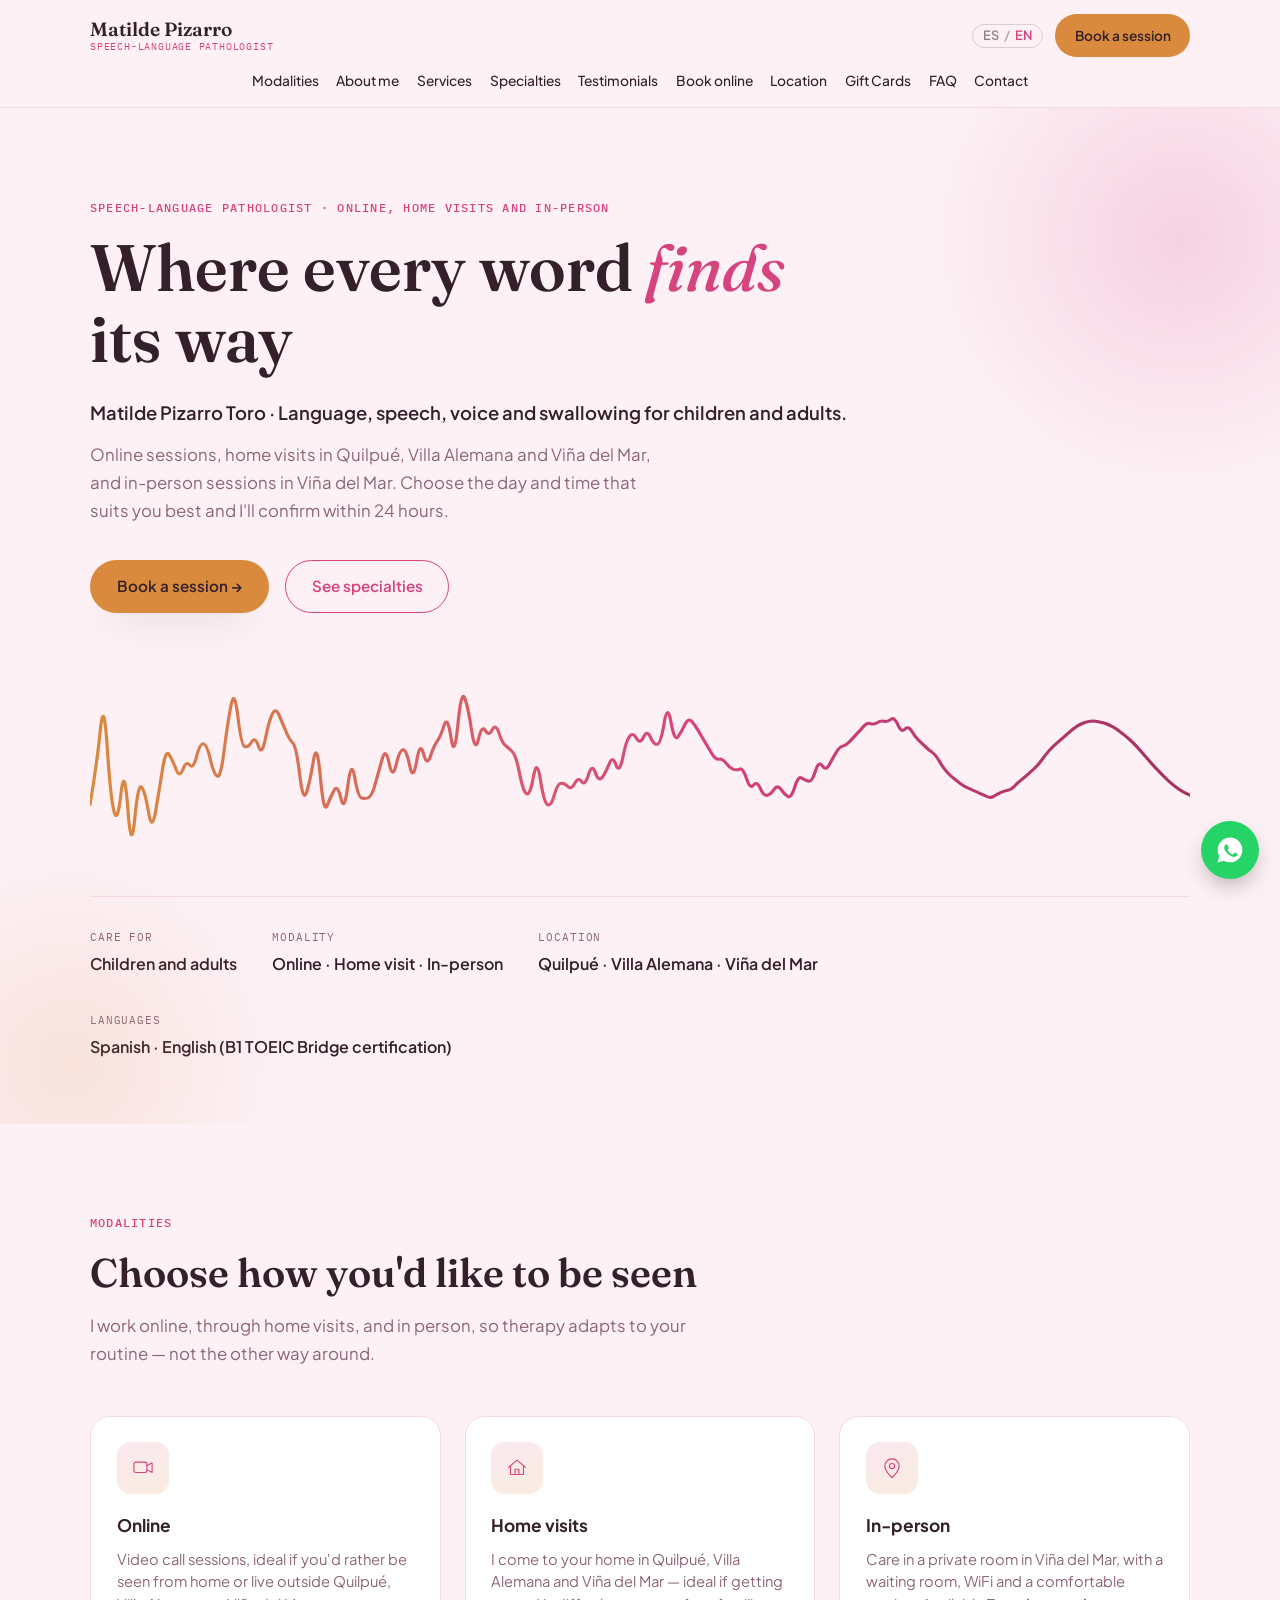
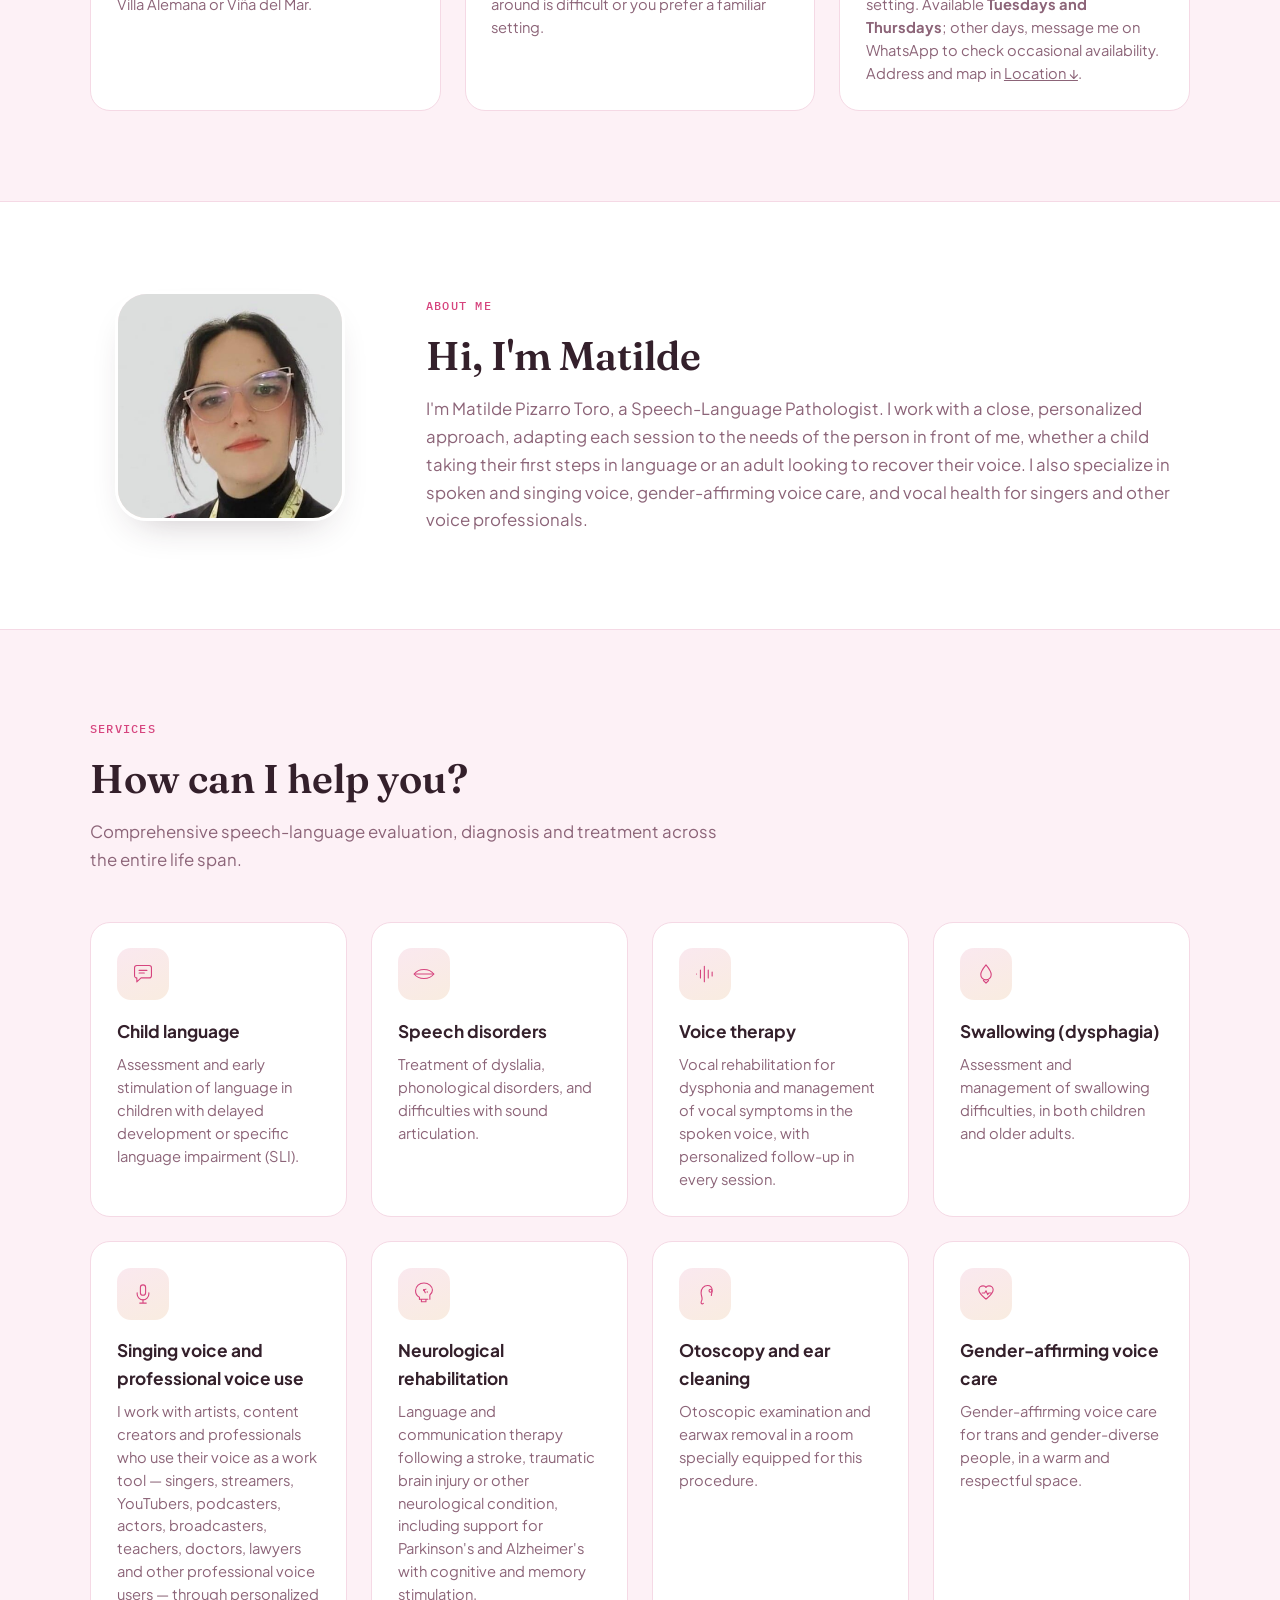
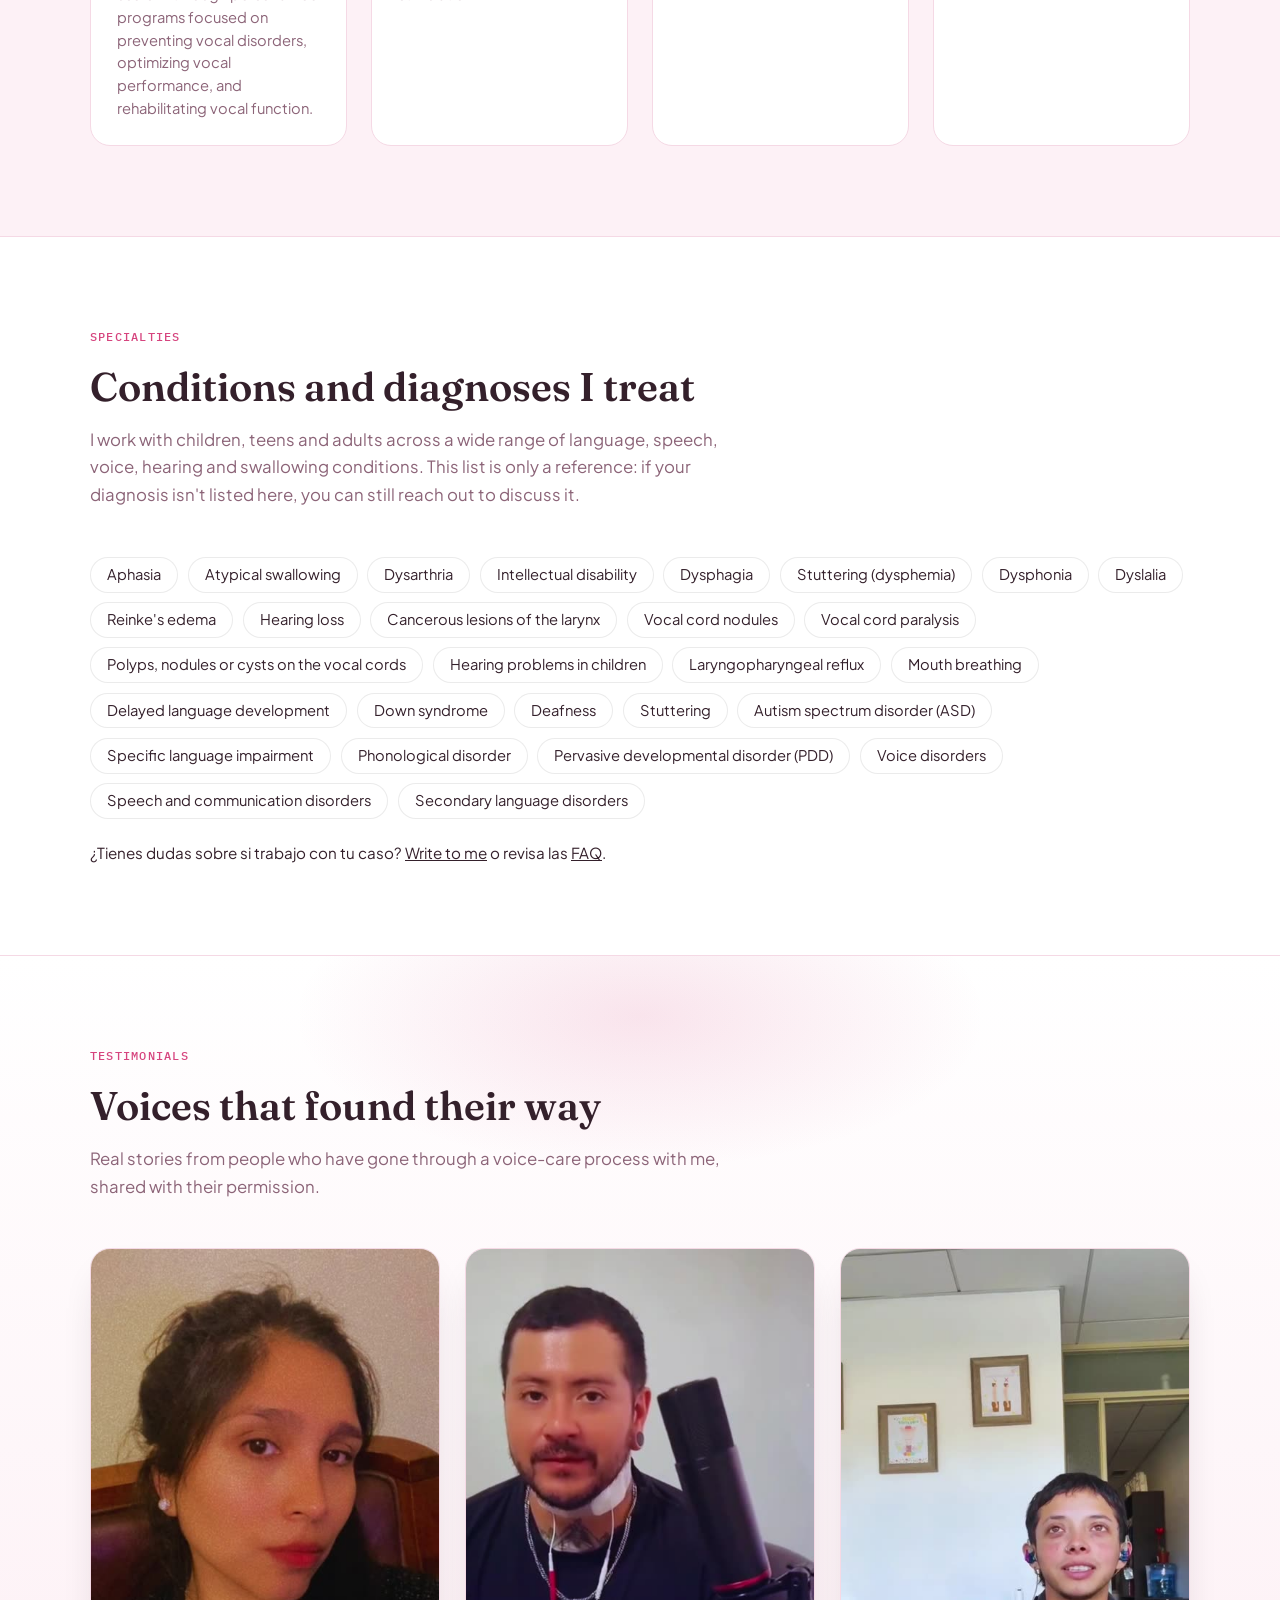
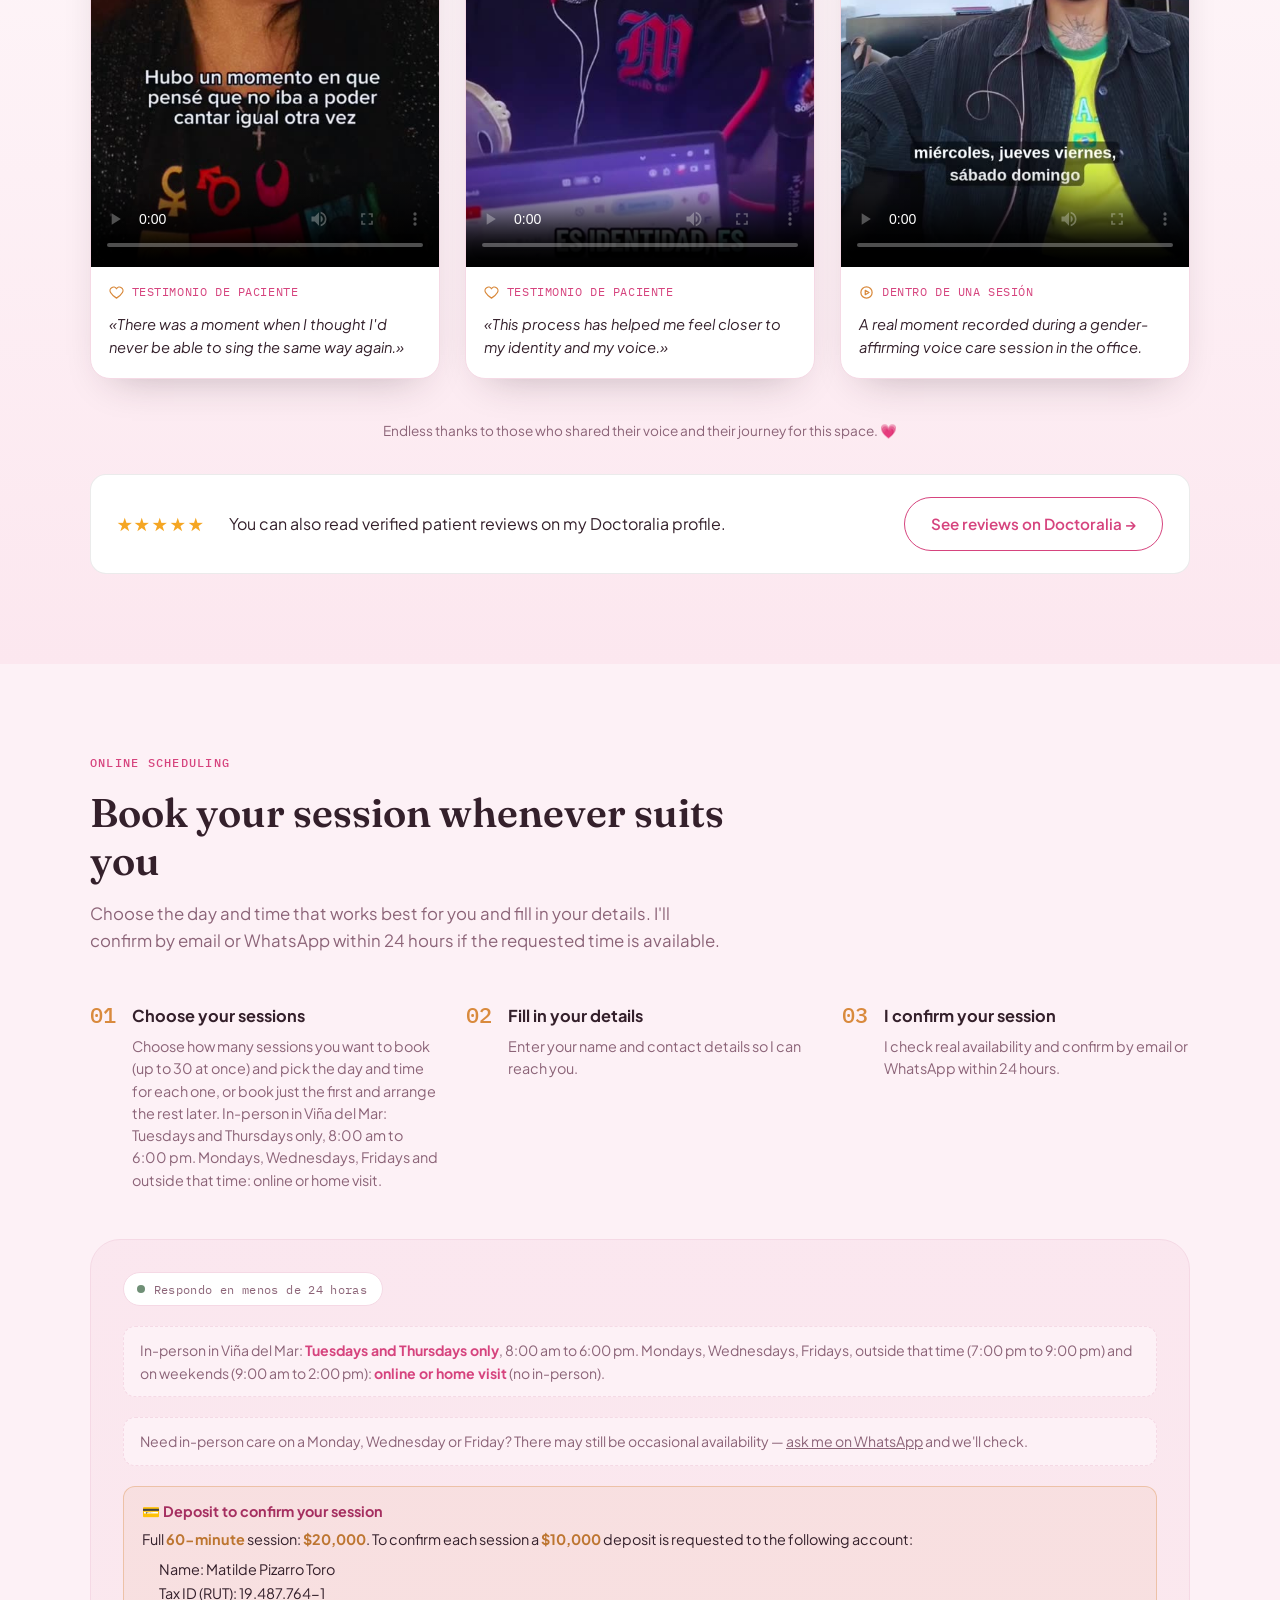
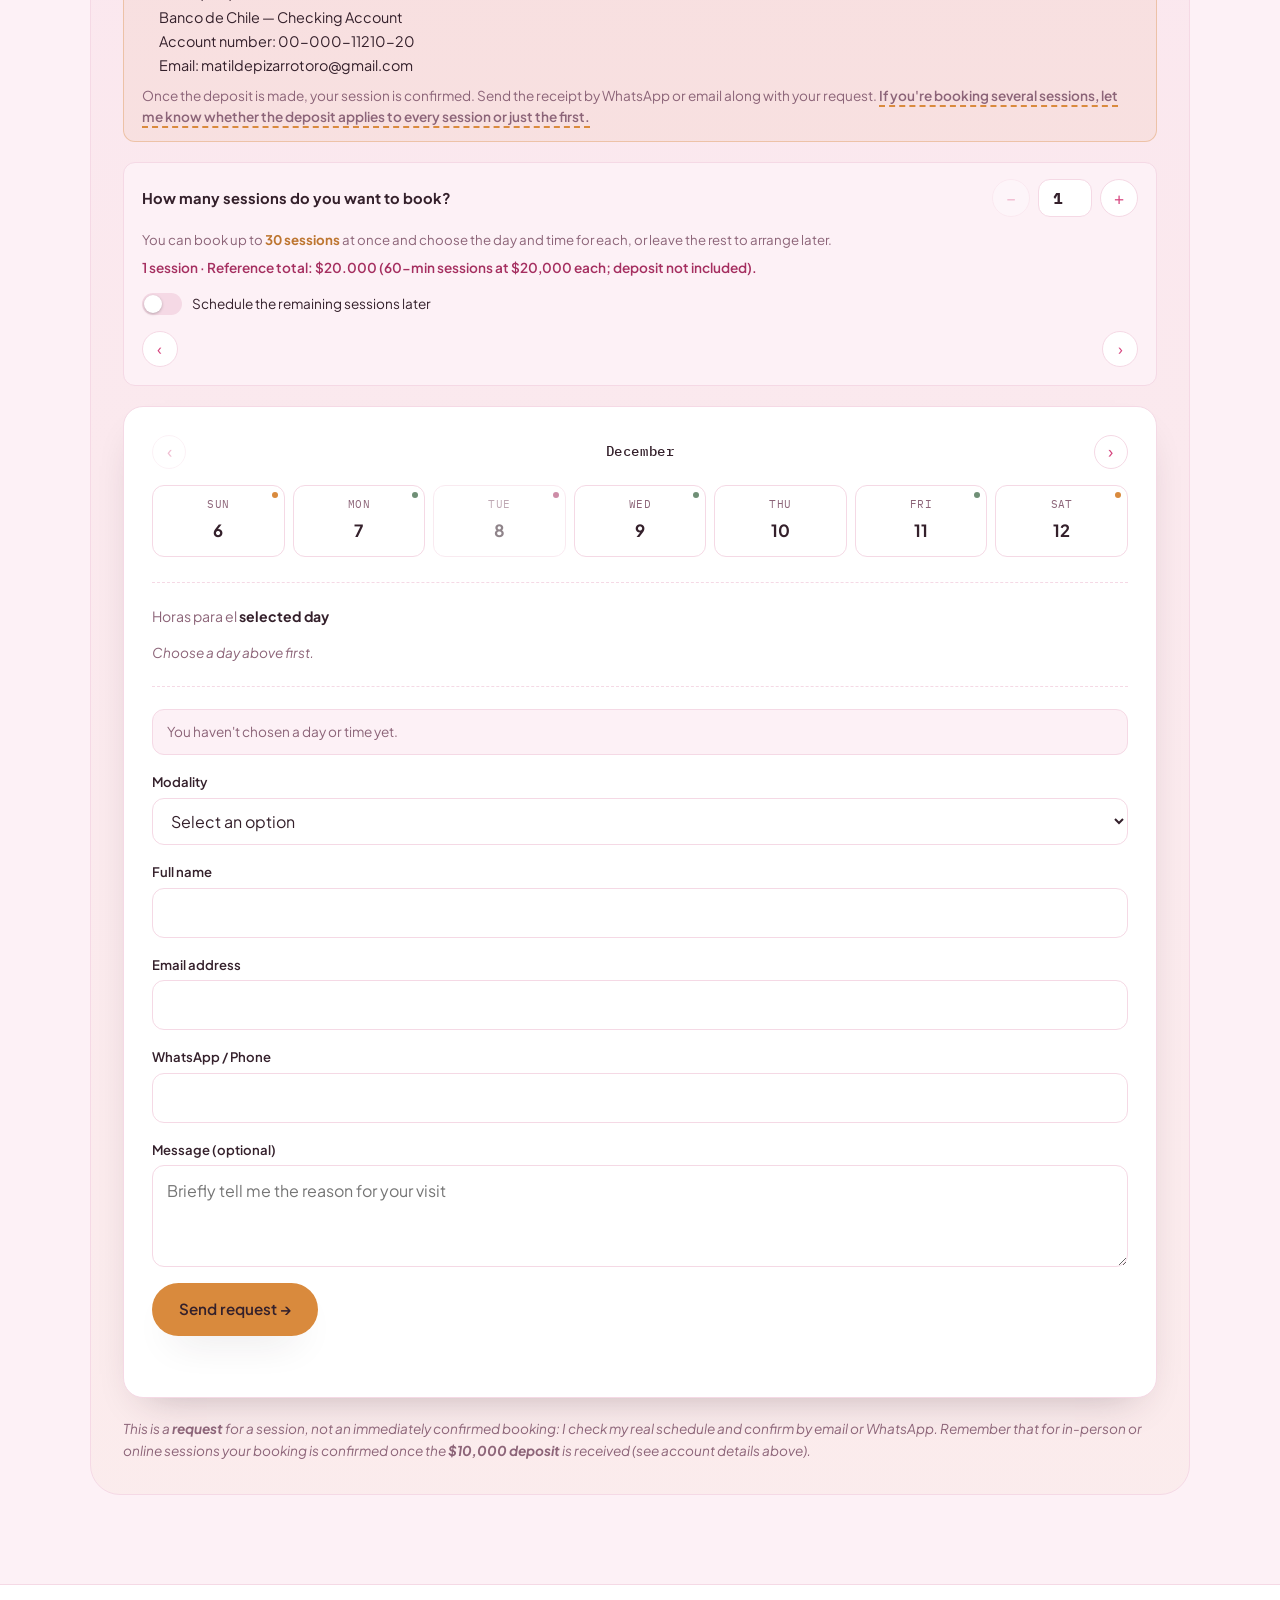
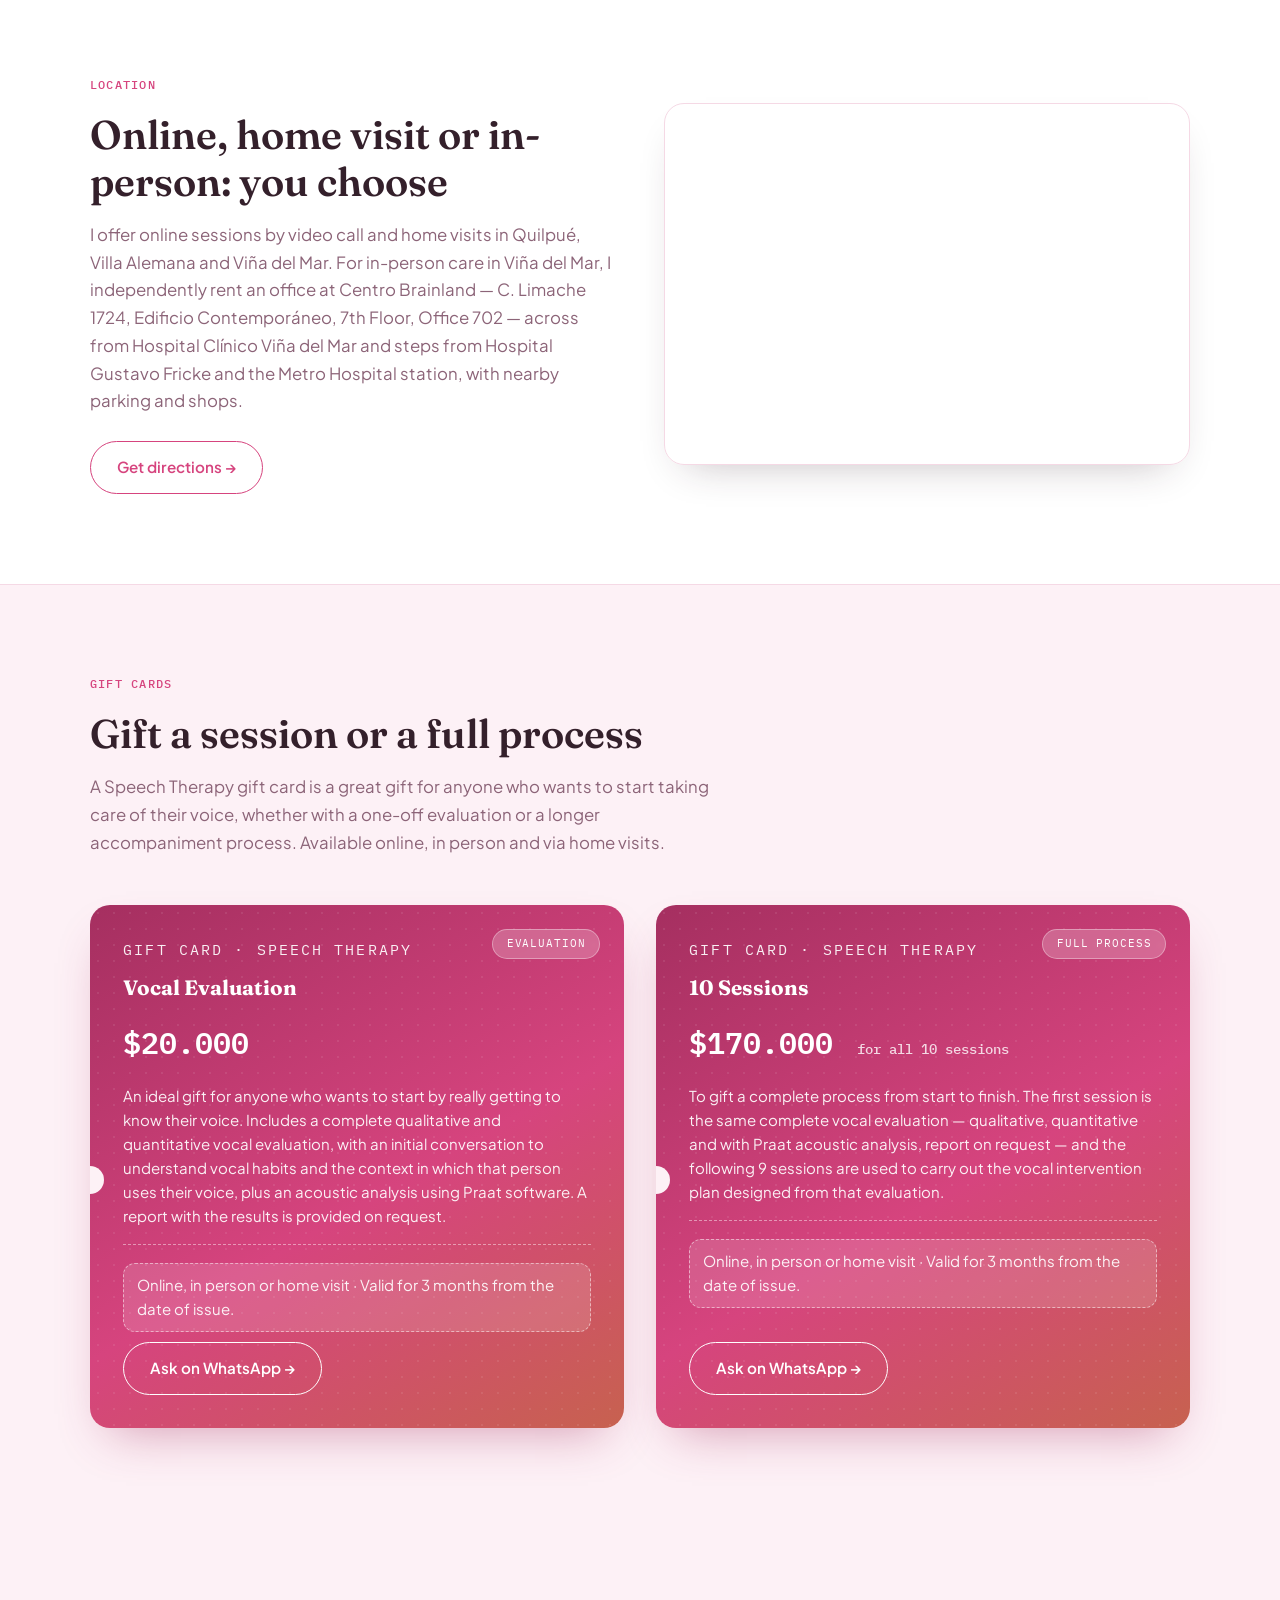
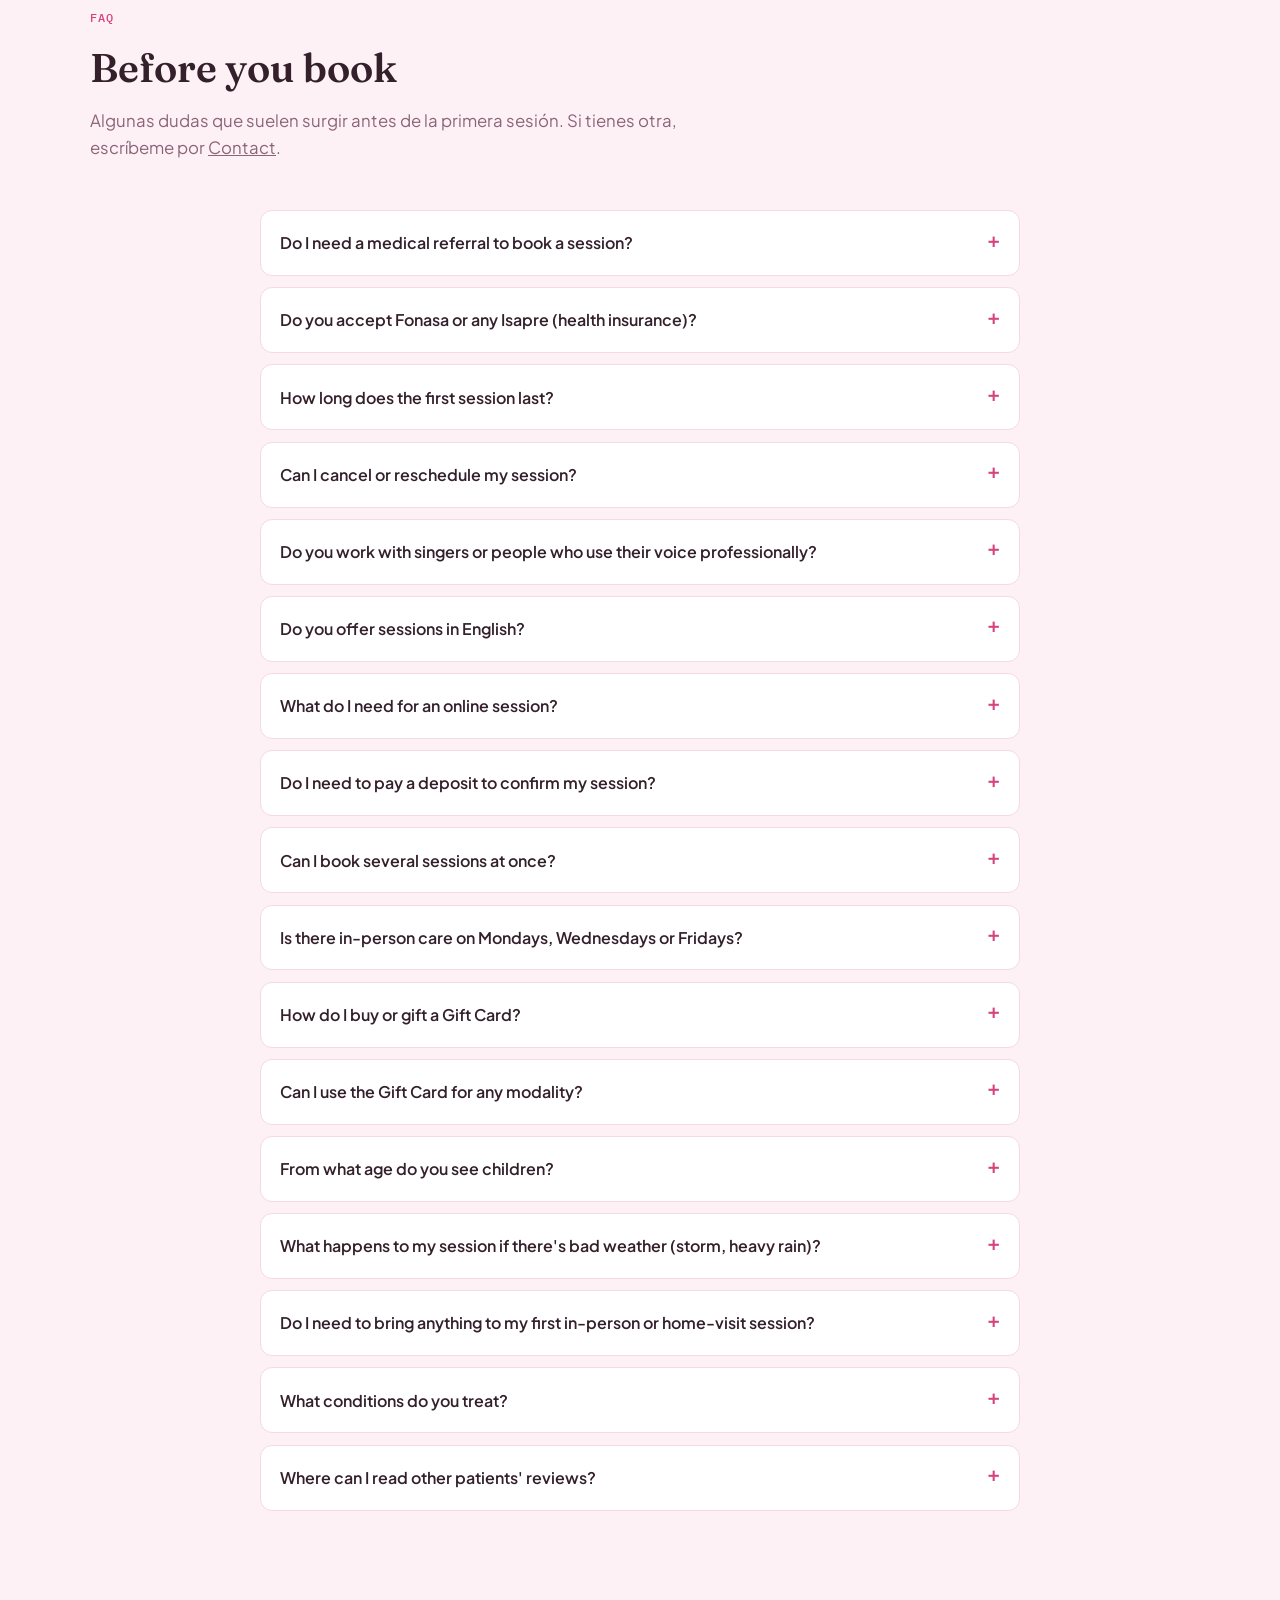
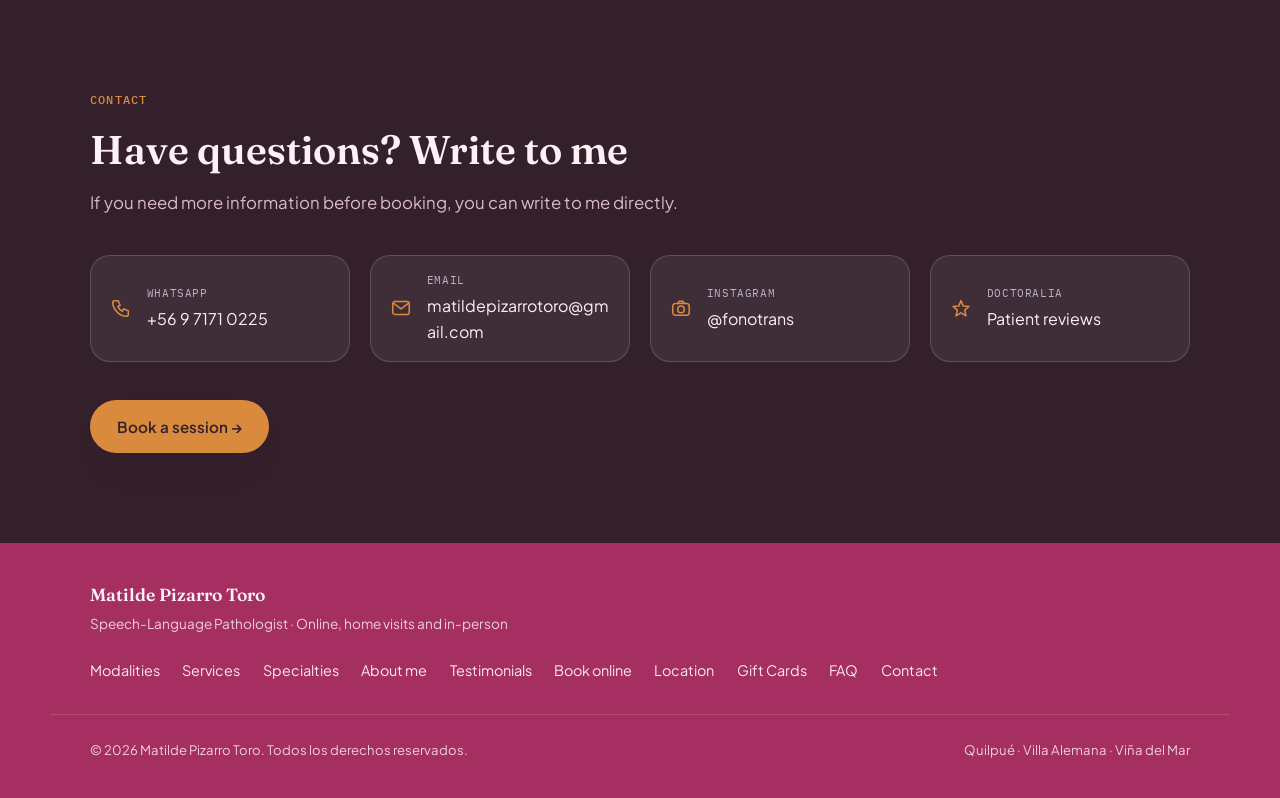
==== commit 6600b928: "Add files via upload" ====
--- a/index.html
+++ b/index.html
@@ -5,7 +5,32 @@
   ============================================================
   SITIO WEB — Matilde Pizarro Toro, Fonoaudióloga
   ============================================================
-  Última actualización (21 de julio de 2026):
+  Última actualización (21 de agosto de 2026):
+    - Agenda: ahora se pueden agendar VARIAS SESIONES en una misma
+      solicitud (hasta 30 de una vez, ver
+      BOOKING_CONFIG.maxSessionsPerBooking en el <script> final).
+      Se agregó un selector de cantidad de sesiones con un total
+      referencial ($20.000 la sesión de 60 minutos), pestañas
+      "Sesión 1/N", "Sesión 2/N"... para elegir día y hora de cada
+      una, y un interruptor "Agendar las siguientes sesiones luego"
+      para dejar solo la primera hora agendada y coordinar el resto
+      después. El Google Apps Script (Code.gs) se actualizó para
+      guardar todas las sesiones de una solicitud en la Sheet.
+    - Horario presencial: la atención PRESENCIAL en Viña del Mar
+      ahora es SOLO los martes y jueves (antes era de lunes a
+      viernes). Lunes, miércoles y viernes quedan como online o a
+      domicilio todo el día (ver BOOKING_CONFIG.presencialDays en
+      el <script> final para cambiar estos días). Se agregó un
+      aviso en Agenda y en la tarjeta "Presencial" de Modalidades
+      invitando a preguntar por WhatsApp si se necesita presencial
+      un lunes, miércoles o viernes, más dos preguntas nuevas en
+      "Preguntas frecuentes" (con su entrada en el esquema FAQPage).
+    - Se dejó un texto marcado con guion bajo punteado (clase
+      "fill-me") junto al abono, para que confirmes si el abono de
+      $10.000 se pide por cada sesión reservada o solo por la
+      primera cuando se agendan varias de una vez.
+
+  Actualización anterior (21 de julio de 2026):
     - Aviso de temporal de lluvias: se extendió el bloqueo de
       atenciones presenciales y a domicilio hasta el jueves 23 de
       julio (antes llegaba solo al martes 21). El aviso fijo de la
@@ -152,7 +177,7 @@
   ============================================================
 -->
 <meta charset="UTF-8">
-<meta name="viewport" content="width=device-width, initial-scale=1.0">
+<meta name="viewport" content="width=device-width, initial-scale=1.0, viewport-fit=cover">
 <title>Matilde Pizarro Toro | Fonoaudióloga en Quilpué, Villa Alemana y Viña del Mar</title>
 <meta name="description" content="Matilde Pizarro Toro, Fonoaudióloga. Evaluación y tratamiento de lenguaje, habla, voz y deglución para niños y adultos, otoscopia y acompañamiento vocal afirmativo. Sesiones online, a domicilio en Quilpué, Villa Alemana y Viña del Mar, y presencial en Viña del Mar. Reserva tu hora en línea.">
 <meta name="theme-color" content="#D6447E">
@@ -175,7 +200,21 @@
 <link rel="icon" type="image/svg+xml" href="data:image/svg+xml,%3Csvg xmlns='http://www.w3.org/2000/svg' viewBox='0 0 100 100'%3E%3Ccircle cx='50' cy='50' r='48' fill='%23D6447E'/%3E%3Cpath d='M20 50 L35 50 L42 30 L50 70 L58 40 L65 50 L80 50' stroke='%23FDF1F6' stroke-width='6' fill='none' stroke-linecap='round' stroke-linejoin='round'/%3E%3C/svg%3E">
 <link rel="preconnect" href="https://fonts.googleapis.com">
 <link rel="preconnect" href="https://fonts.gstatic.com" crossorigin>
-<link href="https://fonts.googleapis.com/css2?family=Fraunces:ital,wght@0,400;0,500;0,600;0,700;1,500&amp;family=Plus+Jakarta+Sans:wght@400;500;600;700&amp;family=IBM+Plex+Mono:wght@400;500&amp;display=swap" rel="stylesheet">
+<!--
+  Las tipografías se cargan de forma asíncrona (preload + cambio a
+  "stylesheet" en cuanto termina de llegar) para que no bloqueen el
+  primer renderizado en celulares con conexión lenta: el texto se ve
+  de inmediato con una tipografía del sistema y cambia a la tipografía
+  definitiva apenas está lista, sin esperarla. El <noscript> de abajo
+  es el respaldo por si el navegador tiene JavaScript deshabilitado.
+-->
+<link rel="preload" as="style" href="https://fonts.googleapis.com/css2?family=Fraunces:ital,wght@0,400;0,500;0,600;0,700;1,500&amp;family=Plus+Jakarta+Sans:wght@400;500;600;700&amp;family=IBM+Plex+Mono:wght@400;500&amp;display=swap" onload="this.onload=null;this.rel='stylesheet';">
+<noscript><link href="https://fonts.googleapis.com/css2?family=Fraunces:ital,wght@0,400;0,500;0,600;0,700;1,500&amp;family=Plus+Jakarta+Sans:wght@400;500;600;700&amp;family=IBM+Plex+Mono:wght@400;500&amp;display=swap" rel="stylesheet"></noscript>
+<!-- Respaldo si JavaScript está deshabilitado: sin él, las secciones
+     marcadas ".reveal" (que aparecen "al hacer scroll") quedarían
+     invisibles para siempre, porque ese efecto depende del script de
+     más abajo. -->
+<noscript><style>.reveal{opacity:1!important;transform:none!important;}</style></noscript>
 
 <script type="application/ld+json">
 {
@@ -232,6 +271,16 @@
       "@type": "Question",
       "name": "¿Necesito pagar un abono para confirmar mi hora?",
       "acceptedAnswer": { "@type": "Answer", "text": "Sí, para atenciones presenciales u online se solicita un abono de $10.000 a la cuenta Matilde Pizarro Toro, Banco de Chile, Cuenta Vista N° 00-000-11210-20. Con el abono realizado, la hora queda confirmada." }
+    },
+    {
+      "@type": "Question",
+      "name": "¿Puedo agendar varias sesiones de una vez?",
+      "acceptedAnswer": { "@type": "Answer", "text": "Sí, en Agenda se puede elegir cuántas sesiones reservar (hasta 30) y asignar día y hora a cada una, o agendar solo la primera y coordinar el resto después." }
+    },
+    {
+      "@type": "Question",
+      "name": "¿Hay atención presencial los lunes, miércoles o viernes?",
+      "acceptedAnswer": { "@type": "Answer", "text": "La atención presencial regular en Viña del Mar es los martes y jueves. Lunes, miércoles y viernes se atiende online o a domicilio, aunque puede haber disponibilidad puntual para presencial esos días consultando por WhatsApp." }
     },
     {
       "@type": "Question",
@@ -305,7 +354,7 @@
   html{scroll-behavior:auto;}
   *,*::before,*::after{animation-duration:0.01ms !important;animation-iteration-count:1 !important;transition-duration:0.01ms !important;}
 }
-body{margin:0;background:var(--paper);color:var(--ink);font-family:var(--font-body);-webkit-font-smoothing:antialiased;line-height:1.6;}
+body{margin:0;background:var(--paper);color:var(--ink);font-family:var(--font-body);-webkit-font-smoothing:antialiased;line-height:1.6;overflow-x:hidden;}
 img,svg{display:block;max-width:100%;}
 a{color:inherit;}
 ul,ol{list-style:none;margin:0;padding:0;}
@@ -455,11 +504,6 @@
 .live-dot{width:8px;height:8px;border-radius:50%;background:var(--sage);display:inline-block;animation:pulse 1.8s ease-in-out infinite;}
 @keyframes pulse{0%,100%{box-shadow:0 0 0 0 rgba(111,143,118,.55);}50%{box-shadow:0 0 0 6px rgba(111,143,118,0);}}
 
-.agenda-iframe-wrap{position:relative;width:100%;background:#fff;}
-.agenda-iframe-wrap iframe{width:100%;height:680px;border:0;display:block;}
-@media (max-width:640px){.agenda-iframe-wrap iframe{height:540px;}}
-.agenda-fallback{margin-top:1.1rem;font-size:.9rem;color:var(--ink-soft);}
-.agenda-fallback a{color:var(--voice);font-weight:600;text-decoration:underline;text-underline-offset:3px;}
 .agenda-note{margin-top:1.25rem;font-size:.85rem;font-style:italic;color:var(--ink-soft);}
 .agenda-schedule-note{margin:0 0 1.25rem;font-size:.88rem;color:var(--ink-soft);background:var(--paper);border:1px dashed var(--line);border-radius:var(--radius-sm);padding:.75rem 1rem;}
 .agenda-schedule-note strong{color:var(--voice);font-weight:700;}
@@ -468,17 +512,6 @@
    BOOKING WIDGET (solicitud de hora — calendario propio + form)
    ============================================================ */
 .booking-widget{background:var(--paper-alt);border:1px solid var(--line);border-radius:var(--radius-md);box-shadow:var(--shadow-soft);padding:clamp(1.1rem,2.5vw,1.75rem);}
-.session-picker{margin-bottom:1.4rem;padding-bottom:1.4rem;border-bottom:1px dashed var(--line);display:grid;gap:.9rem;}
-.session-picker .form-row{display:grid;gap:.4rem;}
-.session-picker select{padding:.6rem .8rem;border:1px solid var(--line);border-radius:var(--radius-sm);background:var(--paper);font:inherit;color:var(--ink);}
-.session-later-toggle{display:flex;align-items:center;gap:.6rem;font-size:.88rem;color:var(--ink-soft);cursor:pointer;}
-.session-later-toggle input{width:1.1rem;height:1.1rem;flex-shrink:0;}
-.booking-session-tabs{display:flex;gap:.5rem;overflow-x:auto;padding-bottom:.2rem;}
-.session-tab-btn{flex-shrink:0;padding:.5rem .9rem;border:1px solid var(--line);border-radius:999px;background:var(--paper);font:inherit;font-size:.85rem;color:var(--ink-soft);cursor:pointer;white-space:nowrap;}
-.session-tab-btn.is-active{border-color:var(--voice);color:var(--voice);font-weight:600;background:var(--paper-alt);}
-.session-tab-btn.is-filled::after{content:' ✓';color:var(--sage);}
-.booking-selected-summary .session-summary-line{display:block;}
-.booking-selected-summary .session-summary-pending{display:block;margin-top:.4rem;color:var(--ink-soft);}
 
 .booking-cal-head{display:flex;align-items:center;justify-content:space-between;margin-bottom:1rem;}
 .booking-cal-head .cal-month{font-family:var(--font-mono);font-size:.85rem;letter-spacing:.04em;text-transform:capitalize;color:var(--ink);font-weight:500;}
@@ -486,7 +519,7 @@
 .cal-nav:hover{background:var(--paper);transform:translateY(-1px);}
 .cal-nav:disabled{opacity:.35;cursor:not-allowed;transform:none;}
 
-.booking-days{display:grid;grid-auto-flow:column;grid-auto-columns:1fr;gap:.5rem;overflow-x:auto;padding-bottom:.2rem;}
+.booking-days{display:grid;grid-auto-flow:column;grid-auto-columns:1fr;gap:.5rem;overflow-x:auto;-webkit-overflow-scrolling:touch;padding-bottom:.2rem;}
 .day-btn{display:flex;flex-direction:column;align-items:center;gap:.3rem;min-width:54px;padding:.65rem .4rem;border-radius:var(--radius-sm);border:1.5px solid var(--line);background:var(--paper-alt);cursor:pointer;font-family:var(--font-body);transition:border-color .2s ease,background-color .2s ease,transform .2s ease;}
 .day-btn .day-name{font-family:var(--font-mono);font-size:.68rem;letter-spacing:.04em;text-transform:uppercase;color:var(--ink-soft);}
 .day-btn .day-num{font-size:1.05rem;font-weight:700;color:var(--ink);}
@@ -504,6 +537,9 @@
 .day-btn-weather{position:relative;}
 .day-btn-weather::after{content:'';position:absolute;top:6px;right:6px;width:6px;height:6px;border-radius:50%;background:#3E7CB1;}
 .day-btn-weather.is-selected::after{background:#fff;}
+.day-btn-nopresencial{position:relative;}
+.day-btn-nopresencial::after{content:'';position:absolute;top:6px;right:6px;width:6px;height:6px;border-radius:50%;background:var(--sage);}
+.day-btn-nopresencial.is-selected::after{background:#fff;}
 .slot-blocked{font-style:normal;font-weight:600;color:var(--voice-deep);}
 
 /* FAQ */
@@ -516,10 +552,10 @@
 .faq-item p{padding-bottom:1.1rem;color:var(--ink-soft);margin:0;}
 
 /* Botón flotante de WhatsApp */
-.whatsapp-float{position:fixed;bottom:1.3rem;right:1.3rem;width:58px;height:58px;border-radius:50%;background:#25D366;color:#fff;display:flex;align-items:center;justify-content:center;box-shadow:0 10px 26px -8px rgba(0,0,0,.4);z-index:250;transition:transform .2s ease;}
+.whatsapp-float{position:fixed;bottom:calc(1.3rem + env(safe-area-inset-bottom));right:calc(1.3rem + env(safe-area-inset-right));width:58px;height:58px;border-radius:50%;background:#25D366;color:#fff;display:flex;align-items:center;justify-content:center;box-shadow:0 10px 26px -8px rgba(0,0,0,.4);z-index:250;transition:transform .2s ease;}
 .whatsapp-float:hover{transform:scale(1.08);}
 .whatsapp-float svg{width:30px;height:30px;}
-@media (max-width:480px){.whatsapp-float{width:52px;height:52px;bottom:1rem;right:1rem;}}
+@media (max-width:480px){.whatsapp-float{width:52px;height:52px;bottom:calc(1rem + env(safe-area-inset-bottom));right:calc(1rem + env(safe-area-inset-right));}}
 
 .booking-slots{margin-top:1.4rem;padding-top:1.4rem;border-top:1px dashed var(--line);}
 .booking-slots-label{font-size:.88rem;color:var(--ink-soft);margin-bottom:.85rem;}
@@ -565,7 +601,7 @@
 .booking-form{margin-top:1.4rem;padding-top:1.4rem;border-top:1px dashed var(--line);display:grid;gap:1rem;}
 .form-row{display:flex;flex-direction:column;gap:.35rem;}
 .form-row label{font-size:.82rem;font-weight:600;color:var(--ink);}
-.form-row input,.form-row textarea,.form-row select{font:inherit;font-family:var(--font-body);font-size:.95rem;padding:.7rem .85rem;border-radius:var(--radius-sm);border:1.5px solid var(--line);background:var(--paper-alt);color:var(--ink);resize:vertical;}
+.form-row input,.form-row textarea,.form-row select{font:inherit;font-family:var(--font-body);font-size:1rem;padding:.7rem .85rem;border-radius:var(--radius-sm);border:1.5px solid var(--line);background:var(--paper-alt);color:var(--ink);resize:vertical;}
 .form-row input:focus,.form-row textarea:focus,.form-row select:focus{outline:none;border-color:var(--voice);}
 .form-hint{margin:.35rem 0 0;font-size:.78rem;color:var(--voice);font-style:italic;}
 .booking-selected-summary{font-size:.85rem;color:var(--ink-soft);background:var(--paper);border:1px solid var(--line);border-radius:var(--radius-sm);padding:.7rem .9rem;}
@@ -575,6 +611,39 @@
 .booking-status{font-size:.88rem;margin:0;min-height:1.2em;}
 .booking-status.is-success{color:var(--sage);font-weight:600;}
 .booking-status.is-error{color:#B3433D;font-weight:600;}
+
+/* ============================================================
+   SELECTOR DE CANTIDAD DE SESIONES (agendar varias sesiones)
+   ============================================================ */
+.sessions-picker{margin:0 0 1.25rem;background:var(--paper);border:1px solid var(--line);border-radius:var(--radius-sm);padding:1rem 1.1rem 1.1rem;}
+.sessions-picker-head{display:flex;flex-wrap:wrap;align-items:center;justify-content:space-between;gap:.75rem;}
+.sessions-picker-head>label{font-size:.92rem;font-weight:700;color:var(--ink);}
+.sessions-count-control{display:inline-flex;align-items:center;gap:.5rem;}
+.sessions-step{display:inline-flex;align-items:center;justify-content:center;width:38px;height:38px;border-radius:50%;border:1.5px solid var(--line);background:var(--paper-alt);color:var(--voice);font-size:1.05rem;line-height:1;cursor:pointer;transition:border-color .2s ease,background-color .2s ease;}
+.sessions-step:hover{border-color:var(--voice);}
+.sessions-step:disabled{opacity:.35;cursor:not-allowed;}
+#bf-sessions-count{width:3.4rem;text-align:center;font-family:var(--font-mono);font-size:1rem;font-weight:700;padding:.5rem .3rem;border-radius:var(--radius-sm);border:1.5px solid var(--line);background:var(--paper-alt);color:var(--ink);}
+.sessions-price-note{margin:.75rem 0 0;font-size:.83rem;color:var(--ink-soft);}
+.sessions-price-note strong{color:var(--amber-deep);}
+.sessions-total{margin:.4rem 0 0;font-size:.85rem;font-weight:600;color:var(--voice-deep);}
+.sessions-later-toggle{display:flex;align-items:center;gap:.65rem;margin:.9rem 0 0;cursor:pointer;user-select:none;}
+.sessions-later-toggle input{position:absolute;opacity:0;width:0;height:0;}
+.sessions-later-toggle .toggle-track{position:relative;width:40px;height:22px;border-radius:999px;background:var(--line);transition:background-color .2s ease;flex:none;}
+.sessions-later-toggle .toggle-thumb{position:absolute;top:2px;left:2px;width:18px;height:18px;border-radius:50%;background:#fff;box-shadow:0 1px 3px rgba(0,0,0,.25);transition:transform .2s ease;}
+.sessions-later-toggle input:checked+.toggle-track{background:var(--voice);}
+.sessions-later-toggle input:checked+.toggle-track .toggle-thumb{transform:translateX(18px);}
+.sessions-later-toggle input:focus-visible+.toggle-track{outline:2px solid var(--voice);outline-offset:2px;}
+.sessions-later-toggle .toggle-label{font-size:.85rem;color:var(--ink);}
+.sessions-later-hint{margin:.6rem 0 0;font-size:.83rem;color:var(--voice-deep);font-style:italic;}
+.session-tabs{display:flex;align-items:center;gap:.4rem;margin-top:1rem;}
+.session-tabs-scroll{display:flex;gap:.5rem;overflow-x:auto;-webkit-overflow-scrolling:touch;flex:1;padding-bottom:.15rem;}
+.session-tab{flex:none;font-family:var(--font-mono);font-size:.8rem;white-space:nowrap;padding:.5rem .9rem;border-radius:999px;border:1.5px solid var(--line);background:var(--paper-alt);color:var(--ink-soft);cursor:pointer;transition:border-color .2s ease,background-color .2s ease,color .2s ease;}
+.session-tab:hover{border-color:var(--voice);}
+.session-tab.is-active{background:var(--voice);border-color:var(--voice);color:#fff;font-weight:600;}
+.session-tab.is-filled:not(.is-active){border-color:var(--sage);color:var(--ink);}
+.session-tab.is-filled:not(.is-active)::after{content:' ✓';color:var(--sage);}
+.session-tab-nav{flex:none;display:inline-flex;align-items:center;justify-content:center;width:36px;height:36px;border-radius:50%;border:1px solid var(--line);background:var(--paper-alt);color:var(--voice);font-size:1rem;line-height:1;cursor:pointer;}
+.session-tab-nav:disabled{opacity:.3;cursor:not-allowed;}
 
 /* ============================================================
    UBICACIÓN
@@ -656,7 +725,7 @@
       <p data-i18n="t15" class="eyebrow reveal">Fonoaudióloga · Online, a domicilio y presencial</p>
       <h1 class="hero-title reveal" data-i18n-html="h6">Para que cada palabra <em>encuentre</em> su camino</h1>
       <p data-i18n="t17" class="hero-sub reveal">Matilde Pizarro Toro · Lenguaje, habla, voz y deglución para niños y adultos.</p>
-      <p data-i18n="t18" class="hero-desc reveal">Sesiones online y a domicilio en Quilpué, Villa Alemana y Viña del Mar todos los días, y presenciales en Viña del Mar los días martes y jueves. Elige el día y la hora que más te acomode y te confirmo en menos de 24 horas.</p>
+      <p data-i18n="t18" class="hero-desc reveal">Sesiones online, a domicilio en Quilpué, Villa Alemana y Viña del Mar, y también presenciales en Viña del Mar. Elige el día y la hora que más te acomode y te confirmo en menos de 24 horas.</p>
       <div class="hero-actions reveal">
         <a data-i18n="t19" class="btn btn-primary" href="#agenda">Solicitar hora →</a>
         <a data-i18n="t20" class="btn btn-ghost" href="#servicios">Ver especialidades</a>
@@ -725,7 +794,7 @@
             </svg>
           </div>
           <h3 data-i18n="t36">Presencial</h3>
-          <p>Atención en box privado en Viña del Mar, con sala de espera, WiFi y ambiente cómodo. Dirección y mapa en <a data-i18n="t37" href="#ubicacion">Ubicación ↓</a>.</p>
+          <p data-i18n-html="h8">Atención en box privado en Viña del Mar, con sala de espera, WiFi y ambiente cómodo. Disponible <strong>martes y jueves</strong>; otros días, escríbeme por WhatsApp para ver disponibilidad puntual. Dirección y mapa en <a href="#ubicacion">Ubicación ↓</a>.</p>
         </div>
 
       </div>
@@ -963,7 +1032,7 @@
       <ol class="steps-list reveal">
         <li class="step">
           <span class="step-num">01</span>
-          <div><h3 data-i18n="t105">Elige día y hora</h3><p data-i18n="t106">Selecciona el día y el horario que prefieras. La atención presencial en Viña del Mar está disponible los días martes y jueves; lunes, miércoles y viernes atiendo solo online o a domicilio, y los fines de semana también solo online o a domicilio.</p></div>
+          <div><h3 data-i18n="t105">Elige tus sesiones</h3><p data-i18n="t106">Indica cuántas sesiones quieres agendar (hasta 30 de una vez) y elige el día y la hora de cada una, o agenda solo la primera y coordina el resto después. Presencial en Viña del Mar: solo martes y jueves de 08:00 a 18:00. Lunes, miércoles, viernes y fuera de ese horario: online o a domicilio.</p></div>
         </li>
         <li class="step">
           <span class="step-num">02</span>
@@ -980,16 +1049,15 @@
           <span class="badge-live"><span class="live-dot"></span>Respondo en menos de 24 horas</span>
         </div>
 
-        <p class="agenda-schedule-note" data-i18n-html="h3"><strong>Martes y jueves</strong>: todas las modalidades, incluida la atención <strong>presencial en Viña del Mar</strong>. <strong>Lunes, miércoles y viernes</strong>, y <strong>sábados y domingos</strong>: <strong>online o a domicilio</strong> (sin presencial).</p>
-
-        <p class="agenda-schedule-note" data-i18n-html="h7">¿Necesitas una hora <strong>presencial</strong> un lunes, miércoles o viernes? Igual puede haber disponibilidad excepcional esos días — <a href="https://wa.me/56971710225?text=Hola%20Matilde%2C%20quiero%20consultar%20disponibilidad%20presencial%20fuera%20de%20martes%20o%20jueves" target="_blank" rel="noopener noreferrer">escríbeme por WhatsApp</a> y lo coordinamos.</p>
+        <p class="agenda-schedule-note" data-i18n-html="h3">Presencial en Viña del Mar: <strong>solo martes y jueves</strong> de 08:00 a 18:00. Lunes, miércoles y viernes, fuera de ese horario (19:00 a 21:00) y los fines de semana (09:00 a 14:00): <strong>online o a domicilio</strong> (sin presencial).</p>
+
+        <p class="agenda-schedule-note" data-i18n-html="h7">¿Necesitas presencial un lunes, miércoles o viernes? Igual puede haber disponibilidad puntual — <a href="https://wa.me/56971710225?text=Hola%20Matilde%2C%20quiero%20consultar%20disponibilidad%20presencial%20un%20lunes%2C%20mi%C3%A9rcoles%20o%20viernes" target="_blank" rel="noopener noreferrer">pregúntame por WhatsApp</a> y lo vemos.</p>
 
         <p class="agenda-schedule-note" id="rainScheduleNote" data-i18n-html="h4"><strong>Aviso por temporal de lluvias:</strong> del jueves 16 al jueves 23 de julio se atenderá <strong>solo de forma online</strong>; las atenciones presenciales y a domicilio quedan pausadas esos días.</p>
 
         <div class="deposit-note" id="depositNote">
           <span data-i18n="t114" class="deposit-title">💳 Abono para confirmar tu hora</span>
-          <span data-i18n-html="h8">El valor de la sesión completa (60 minutos) es de <strong>$20.000</strong>. Para confirmar cada hora se solicita un <strong>abono de $10.000</strong>, que se descuenta del valor total de la sesión.</span>
-          <span data-i18n-html="h2">Para atenciones <strong>presenciales</strong> u <strong>online</strong> se solicita un abono de <strong>$10.000</strong> a la siguiente cuenta:</span>
+          <span data-i18n-html="h2">Sesión completa de <strong>60 minutos</strong>: <strong>$20.000</strong>. Para confirmar cada hora se solicita un abono de <strong>$10.000</strong> a la siguiente cuenta:</span>
           <ul>
             <li data-i18n="t117">Nombre: Matilde Pizarro Toro</li>
             <li data-i18n="t118">RUT: 19.487.764-1</li>
@@ -997,35 +1065,36 @@
             <li data-i18n="t120">N° de cuenta: 00-000-11210-20</li>
             <li data-i18n="t121">Correo: matildepizarrotoro@gmail.com</li>
           </ul>
-          <p data-i18n="t122" class="deposit-foot">Con el abono realizado, tu hora queda confirmada. Envía el comprobante por WhatsApp o correo junto con tu solicitud.</p>
+          <p data-i18n-html="h9" class="deposit-foot">Con el abono realizado, tu hora queda confirmada. Envía el comprobante por WhatsApp o correo junto con tu solicitud. <span class="fill-me">Si agendas varias sesiones, avísame si el abono se pide por cada sesión o solo por la primera.</span></p>
         </div>
 
+        <div class="sessions-picker" id="sessionsPicker">
+          <div class="sessions-picker-head">
+            <label data-i18n="t306" for="bf-sessions-count">¿Cuántas sesiones quieres agendar?</label>
+            <div class="sessions-count-control">
+              <button type="button" class="sessions-step" id="sessionsMinus" data-i18n-aria="t307" aria-label="Menos sesiones">−</button>
+              <input type="number" id="bf-sessions-count" min="1" max="30" step="1" value="1" inputmode="numeric">
+              <button type="button" class="sessions-step" id="sessionsPlus" data-i18n-aria="t308" aria-label="Más sesiones">+</button>
+            </div>
+          </div>
+          <p data-i18n-html="h10" class="sessions-price-note">Puedes reservar hasta <strong>30 sesiones</strong> de una vez y elegir el día y la hora de cada una, o dejar el resto para coordinar más adelante.</p>
+          <p class="sessions-total" id="sessionsTotal"></p>
+
+          <label class="sessions-later-toggle">
+            <input type="checkbox" id="bf-schedule-later">
+            <span class="toggle-track"><span class="toggle-thumb"></span></span>
+            <span data-i18n="t310" class="toggle-label">Agendar las siguientes sesiones luego</span>
+          </label>
+          <p data-i18n="t311" class="sessions-later-hint" id="sessionsLaterHint" hidden>Vas a elegir día y hora solo para la Sesión 1. Coordinamos las demás sesiones más adelante por WhatsApp o correo.</p>
+
+          <div class="session-tabs" id="sessionTabs" hidden>
+            <button type="button" class="session-tab-nav" id="sessionTabPrev" data-i18n-aria="t312" aria-label="Sesión anterior">‹</button>
+            <div class="session-tabs-scroll" id="sessionTabsScroll"></div>
+            <button type="button" class="session-tab-nav" id="sessionTabNext" data-i18n-aria="t313" aria-label="Sesión siguiente">›</button>
+          </div>
+        </div>
+
         <div class="booking-widget" id="bookingWidget">
-          <div class="session-picker" id="sessionPicker">
-            <div class="form-row">
-              <label for="sessionCount" data-i18n="t400">¿Cuántas sesiones quieres agendar?</label>
-              <select id="sessionCount">
-                <option value="1" data-i18n="t401">1 sesión</option>
-                <option value="3" data-i18n="t402">3 sesiones</option>
-                <option value="4" data-i18n="t403">4 sesiones</option>
-                <option value="5" data-i18n="t404">5 sesiones</option>
-                <option value="6" data-i18n="t405">6 sesiones</option>
-                <option value="8" data-i18n="t406">8 sesiones</option>
-                <option value="10" data-i18n="t407">10 sesiones</option>
-                <option value="15" data-i18n="t408">15 sesiones</option>
-                <option value="20" data-i18n="t409">20 sesiones</option>
-                <option value="25" data-i18n="t410">25 sesiones</option>
-                <option value="30" data-i18n="t411">30 sesiones</option>
-              </select>
-              <p class="form-hint" data-i18n="t412">Puedes agendar hasta 30 sesiones de una vez. El valor y el abono de cada sesión se detallan más abajo.</p>
-            </div>
-            <label class="session-later-toggle" id="scheduleLaterRow" hidden>
-              <input type="checkbox" id="scheduleLaterToggle">
-              <span data-i18n="t413">Agendar las siguientes sesiones luego (coordinamos las fechas por WhatsApp)</span>
-            </label>
-            <div class="booking-session-tabs" id="sessionTabs" hidden></div>
-          </div>
-
           <div class="booking-calendar">
             <div class="booking-cal-head">
               <button type="button" class="cal-nav" id="calPrev" data-i18n-aria="t215" aria-label="Días anteriores">‹</button>
@@ -1057,8 +1126,9 @@
             <input type="hidden" name="_subject" id="formSubject" value="Nueva solicitud de hora — Matilde Pizarro Toro">
             <input type="hidden" name="dia_solicitado" id="formDate" value="">
             <input type="hidden" name="hora_solicitada" id="formTime" value="">
-            <input type="hidden" name="cantidad_sesiones" id="formSessionCount" value="1">
-            <input type="hidden" name="sesiones_solicitadas" id="formSessionsSummary" value="">
+            <input type="hidden" name="cantidad_sesiones" id="formSessionsCount" value="1">
+            <input type="hidden" name="agendar_luego" id="formScheduleLater" value="No">
+            <input type="hidden" name="sesiones_detalle" id="formSessionsDetail" value="">
             <input type="text" name="_gotcha" class="visually-hidden" tabindex="-1" autocomplete="off">
 
             <p data-i18n="t127" class="booking-selected-summary" id="bookingSummary">Aún no has elegido día ni hora.</p>
@@ -1183,11 +1253,6 @@
         </details>
 
         <details class="faq-item">
-          <summary data-i18n="t220">¿Qué días atienden presencial en Viña del Mar?</summary>
-          <p data-i18n-html="h9">La atención presencial en Viña del Mar está disponible los días <strong>martes y jueves</strong>. Lunes, miércoles y viernes atiendo solo online o a domicilio. Si necesitas una hora presencial fuera de martes o jueves, escríbeme por WhatsApp: igual puede haber disponibilidad excepcional esos días.</p>
-        </details>
-
-        <details class="faq-item">
           <summary data-i18n="t168">¿Trabajas con cantantes o personas que usan la voz de forma profesional?</summary>
           <p data-i18n="t169">Sí, es uno de mis focos de trabajo. Ayudo a cantantes y a personas que usan la voz para vivir —locutores, profesores, médicos, abogados— cuando pierden la voz al ensayar o presentarse, sienten tensión o dolor al cantar, o quieren potenciar su técnica vocal desde un enfoque de salud. Las sesiones son 100% personalizadas según tus objetivos vocales.</p>
         </details>
@@ -1205,6 +1270,16 @@
         <details class="faq-item">
           <summary data-i18n="t174">¿Necesito pagar un abono para confirmar mi hora?</summary>
           <p data-i18n-html="h1">Sí. Para atenciones presenciales u online se solicita un abono de <span class="fill-me">$10.000</span> a la cuenta Matilde Pizarro Toro, RUT 19.487.764-1, Banco de Chile, Cuenta Vista N° 00-000-11210-20 (matildepizarrotoro@gmail.com). Con el abono realizado y el comprobante enviado por WhatsApp o correo, tu hora queda confirmada.</p>
+        </details>
+
+        <details class="faq-item">
+          <summary data-i18n="t315">¿Puedo agendar varias sesiones de una vez?</summary>
+          <p data-i18n="t316">Sí. En Agenda puedes elegir cuántas sesiones quieres reservar (hasta 30) y asignar el día y la hora de cada una, una por una. También puedes activar "Agendar las siguientes sesiones luego" y dejar solo la primera hora agendada, coordinando el resto más adelante por WhatsApp o correo.</p>
+        </details>
+
+        <details class="faq-item">
+          <summary data-i18n="t317">¿Hay atención presencial los lunes, miércoles o viernes?</summary>
+          <p data-i18n="t318">La atención presencial en Viña del Mar está disponible de forma regular los martes y jueves. Lunes, miércoles y viernes trabajo online o a domicilio, pero igual puede haber disponibilidad puntual para presencial esos días — escríbeme por WhatsApp y lo revisamos.</p>
         </details>
 
         <details class="faq-item">
@@ -1307,7 +1382,7 @@
 </footer>
 
 <script>
-var I18N_STATIC = {"text": {"t1": {"es": "Matilde Pizarro", "en": "Matilde Pizarro"}, "t2": {"es": "Fonoaudióloga", "en": "Speech-Language Pathologist"}, "t3": {"es": "Modalidades", "en": "Modalities"}, "t4": {"es": "Sobre mí", "en": "About me"}, "t5": {"es": "Servicios", "en": "Services"}, "t6": {"es": "Especialidades", "en": "Specialties"}, "t7": {"es": "Testimonios", "en": "Testimonials"}, "t8": {"es": "Agenda", "en": "Book online"}, "t9": {"es": "Ubicación", "en": "Location"}, "t10": {"es": "Gift Cards", "en": "Gift Cards"}, "t11": {"es": "FAQ", "en": "FAQ"}, "t12": {"es": "Contacto", "en": "Contact"}, "t13": {"es": "Reservar hora", "en": "Book a session"}, "t14": {"es": "Reservar hora", "en": "Book a session"}, "t15": {"es": "Fonoaudióloga · Online, a domicilio y presencial", "en": "Speech-Language Pathologist · Online, home visits and in-person"}, "t17": {"es": "Matilde Pizarro Toro · Lenguaje, habla, voz y deglución para niños y adultos.", "en": "Matilde Pizarro Toro · Language, speech, voice and swallowing for children and adults."}, "t18": {"es": "Sesiones online y a domicilio en Quilpué, Villa Alemana y Viña del Mar todos los días, y presenciales en Viña del Mar los días martes y jueves. Elige el día y la hora que más te acomode y te confirmo en menos de 24 horas.", "en": "Online and home-visit sessions in Quilpué, Villa Alemana and Viña del Mar every day, and in-person sessions in Viña del Mar on Tuesdays and Thursdays. Choose the day and time that suits you best and I'll confirm within 24 hours."}, "t19": {"es": "Solicitar hora →", "en": "Book a session →"}, "t20": {"es": "Ver especialidades", "en": "See specialties"}, "t21": {"es": "ATENCIÓN", "en": "CARE FOR"}, "t22": {"es": "Niños y adultos", "en": "Children and adults"}, "t23": {"es": "MODALIDAD", "en": "MODALITY"}, "t24": {"es": "Online · Domicilio · Presencial", "en": "Online · Home visit · In-person"}, "t25": {"es": "UBICACIÓN", "en": "LOCATION"}, "t26": {"es": "Quilpué · Villa Alemana · Viña del Mar", "en": "Quilpué · Villa Alemana · Viña del Mar"}, "t27": {"es": "IDIOMAS", "en": "LANGUAGES"}, "t28": {"es": "Español · Inglés (certificación B1 TOEIC Bridge)", "en": "Spanish · English (B1 TOEIC Bridge certification)"}, "t29": {"es": "Modalidades", "en": "Modalities"}, "t30": {"es": "Elige cómo prefieres atenderte", "en": "Choose how you'd like to be seen"}, "t31": {"es": "Trabajo de forma online, a domicilio y presencial, para que la terapia se adapte a tu rutina y no al revés.", "en": "I work online, through home visits, and in person, so therapy adapts to your routine — not the other way around."}, "t32": {"es": "Online", "en": "Online"}, "t33": {"es": "Sesiones por videollamada, ideales si prefieres atenderte desde casa o estás fuera de Quilpué, Villa Alemana o Viña del Mar.", "en": "Video call sessions, ideal if you'd rather be seen from home or live outside Quilpué, Villa Alemana or Viña del Mar."}, "t34": {"es": "A domicilio", "en": "Home visits"}, "t35": {"es": "Voy a tu casa en Quilpué, Villa Alemana y Viña del Mar — ideal si te complica trasladarte o prefieres un ambiente conocido.", "en": "I come to your home in Quilpué, Villa Alemana and Viña del Mar — ideal if getting around is difficult or you prefer a familiar setting."}, "t36": {"es": "Presencial", "en": "In-person"}, "t37": {"es": "Ubicación ↓", "en": "Location ↓"}, "t38": {"es": "Sobre mí", "en": "About me"}, "t39": {"es": "Hola, soy Matilde", "en": "Hi, I'm Matilde"}, "t40": {"es": "Soy Matilde Pizarro Toro, Fonoaudióloga. Trabajo con un enfoque cercano y personalizado, adaptando cada sesión a las necesidades de quien tengo enfrente, sea un niño dando sus primeros pasos en el lenguaje o un adulto que busca recuperar su voz. Además, me especializo en voz hablada y cantada, acompañamiento vocal afirmativo y salud vocal para cantantes y otros profesionales de la voz.", "en": "I'm Matilde Pizarro Toro, a Speech-Language Pathologist. I work with a close, personalized approach, adapting each session to the needs of the person in front of me, whether a child taking their first steps in language or an adult looking to recover their voice. I also specialize in spoken and singing voice, gender-affirming voice care, and vocal health for singers and other voice professionals."}, "t41": {"es": "Servicios", "en": "Services"}, "t42": {"es": "¿En qué puedo ayudarte?", "en": "How can I help you?"}, "t43": {"es": "Evaluación, diagnóstico y tratamiento fonoaudiológico integral a lo largo de todo el ciclo vital.", "en": "Comprehensive speech-language evaluation, diagnosis and treatment across the entire life span."}, "t44": {"es": "Lenguaje infantil", "en": "Child language"}, "t45": {"es": "Evaluación y estimulación temprana del lenguaje en niños con retraso o trastorno específico del lenguaje (TEL).", "en": "Assessment and early stimulation of language in children with delayed development or specific language impairment (SLI)."}, "t46": {"es": "Trastornos del habla", "en": "Speech disorders"}, "t47": {"es": "Tratamiento de dislalias, trastornos fonológicos y dificultades en la articulación de sonidos.", "en": "Treatment of dyslalia, phonological disorders, and difficulties with sound articulation."}, "t48": {"es": "Terapia de voz", "en": "Voice therapy"}, "t49": {"es": "Rehabilitación vocal para disfonías y manejo de síntomas vocales en la voz hablada, con seguimiento personalizado en cada sesión.", "en": "Vocal rehabilitation for dysphonia and management of vocal symptoms in the spoken voice, with personalized follow-up in every session."}, "t50": {"es": "Deglución (disfagia)", "en": "Swallowing (dysphagia)"}, "t51": {"es": "Evaluación y manejo de dificultades para tragar, tanto en niños como en personas mayores.", "en": "Assessment and management of swallowing difficulties, in both children and older adults."}, "t52": {"es": "Voz cantada y uso profesional de la voz", "en": "Singing voice and professional voice use"}, "t53": {"es": "Trabajo con artistas, creadores de contenido y profesionales que utilizan su voz como herramienta de trabajo, como cantantes, streamers, youtubers, podcasters, actores, locutores, docentes, médicos, abogados y otros usuarios de voz profesional, mediante programas personalizados orientados a la prevención de trastornos vocales, la optimización del rendimiento vocal y la rehabilitación de la función vocal.", "en": "I work with artists, content creators and professionals who use their voice as a work tool — singers, streamers, YouTubers, podcasters, actors, broadcasters, teachers, doctors, lawyers and other professional voice users — through personalized programs focused on preventing vocal disorders, optimizing vocal performance, and rehabilitating vocal function."}, "t54": {"es": "Rehabilitación neurológica", "en": "Neurological rehabilitation"}, "t55": {"es": "Terapia de lenguaje y comunicación tras un ACV, TEC u otra condición neurológica, incluyendo apoyo en Parkinson y Alzheimer con estimulación cognitiva y de la memoria.", "en": "Language and communication therapy following a stroke, traumatic brain injury or other neurological condition, including support for Parkinson's and Alzheimer's with cognitive and memory stimulation."}, "t56": {"es": "Otoscopia y lavado de oídos", "en": "Otoscopy and ear cleaning"}, "t57": {"es": "Revisión otoscópica y extracción de cerumen en box equipado especialmente para este procedimiento.", "en": "Otoscopic examination and earwax removal in a room specially equipped for this procedure."}, "t58": {"es": "Acompañamiento vocal afirmativo", "en": "Gender-affirming voice care"}, "t59": {"es": "Acompañamiento vocal afirmativo para personas trans y de género diverso, en un espacio cercano y respetuoso.", "en": "Gender-affirming voice care for trans and gender-diverse people, in a warm and respectful space."}, "t60": {"es": "Especialidades", "en": "Specialties"}, "t61": {"es": "Condiciones y diagnósticos que atiendo", "en": "Conditions and diagnoses I treat"}, "t62": {"es": "Trabajo con niños, jóvenes y adultos en un amplio rango de condiciones del lenguaje, el habla, la voz, la audición y la deglución. Esta lista es solo una referencia: si tu diagnóstico no aparece aquí, igual puedes escribirme para conversarlo.", "en": "I work with children, teens and adults across a wide range of language, speech, voice, hearing and swallowing conditions. This list is only a reference: if your diagnosis isn't listed here, you can still reach out to discuss it."}, "t63": {"es": "Afasia", "en": "Aphasia"}, "t64": {"es": "Deglución atípica", "en": "Atypical swallowing"}, "t65": {"es": "Disartria", "en": "Dysarthria"}, "t66": {"es": "Discapacidad intelectual", "en": "Intellectual disability"}, "t67": {"es": "Disfagia", "en": "Dysphagia"}, "t68": {"es": "Disfemia", "en": "Stuttering (dysphemia)"}, "t69": {"es": "Disfonía", "en": "Dysphonia"}, "t70": {"es": "Dislalia", "en": "Dyslalia"}, "t71": {"es": "Edema de Reinke", "en": "Reinke's edema"}, "t72": {"es": "Hipoacusia", "en": "Hearing loss"}, "t73": {"es": "Lesiones cancerosas de laringe", "en": "Cancerous lesions of the larynx"}, "t74": {"es": "Nódulos en las cuerdas vocales", "en": "Vocal cord nodules"}, "t75": {"es": "Parálisis de cuerda vocal", "en": "Vocal cord paralysis"}, "t76": {"es": "Pólipos, nódulos o quistes en cuerdas vocales", "en": "Polyps, nodules or cysts on the vocal cords"}, "t77": {"es": "Problemas de audición en niños", "en": "Hearing problems in children"}, "t78": {"es": "Reflujo laringo-faríngeo", "en": "Laryngopharyngeal reflux"}, "t79": {"es": "Respiración bucal", "en": "Mouth breathing"}, "t80": {"es": "Retraso en el desarrollo del lenguaje", "en": "Delayed language development"}, "t81": {"es": "Síndrome de Down", "en": "Down syndrome"}, "t82": {"es": "Sordera", "en": "Deafness"}, "t83": {"es": "Tartamudez", "en": "Stuttering"}, "t84": {"es": "Trastorno del espectro autista (TEA)", "en": "Autism spectrum disorder (ASD)"}, "t85": {"es": "Trastorno específico del lenguaje", "en": "Specific language impairment"}, "t86": {"es": "Trastorno fonológico", "en": "Phonological disorder"}, "t87": {"es": "Trastorno generalizado del desarrollo (TGD)", "en": "Pervasive developmental disorder (PDD)"}, "t88": {"es": "Trastornos de la voz", "en": "Voice disorders"}, "t89": {"es": "Trastornos del habla y de la comunicación", "en": "Speech and communication disorders"}, "t90": {"es": "Trastornos secundarios del lenguaje", "en": "Secondary language disorders"}, "t91": {"es": "Escríbeme", "en": "Write to me"}, "t92": {"es": "preguntas frecuentes", "en": "FAQ"}, "t93": {"es": "Testimonios", "en": "Testimonials"}, "t94": {"es": "Voces que encontraron su camino", "en": "Voices that found their way"}, "t95": {"es": "Relatos reales de personas que han vivido un proceso de acompañamiento vocal conmigo, compartidos con su permiso.", "en": "Real stories from people who have gone through a voice-care process with me, shared with their permission."}, "t96": {"es": "«Hubo un momento en que pensé que no iba a poder cantar igual otra vez.»", "en": "«There was a moment when I thought I'd never be able to sing the same way again.»"}, "t97": {"es": "«Este proceso me ha ayudado a sentirme más cerca de mi identidad y de mi voz.»", "en": "«This process has helped me feel closer to my identity and my voice.»"}, "t98": {"es": "Un momento real registrado durante una sesión de acompañamiento vocal afirmativo en consulta.", "en": "A real moment recorded during a gender-affirming voice care session in the office."}, "t99": {"es": "Gracias infinitas a quienes compartieron su voz y su proceso para este espacio. 💗", "en": "Endless thanks to those who shared their voice and their journey for this space. 💗"}, "t100": {"es": "También puedes leer opiniones de pacientes verificadas en mi perfil de Doctoralia.", "en": "You can also read verified patient reviews on my Doctoralia profile."}, "t101": {"es": "Ver reseñas en Doctoralia →", "en": "See reviews on Doctoralia →"}, "t102": {"es": "Agenda en línea", "en": "Online scheduling"}, "t103": {"es": "Reserva tu hora cuando te acomode", "en": "Book your session whenever suits you"}, "t104": {"es": "Elige el día y la hora que más te acomoden y completa tus datos. Te confirmo por correo o WhatsApp en menos de 24 horas si el horario solicitado está disponible.", "en": "Choose the day and time that works best for you and fill in your details. I'll confirm by email or WhatsApp within 24 hours if the requested time is available."}, "t105": {"es": "Elige día y hora", "en": "Choose day and time"}, "t106": {"es": "Selecciona el día y el horario que prefieras. La atención presencial en Viña del Mar está disponible los días martes y jueves; lunes, miércoles y viernes atiendo solo online o a domicilio, y los fines de semana también solo online o a domicilio.", "en": "Select the day and time you prefer. In-person care in Viña del Mar is available on Tuesdays and Thursdays; Mondays, Wednesdays and Fridays I offer online or home visits only, and weekends are online or home visits only as well."}, "t107": {"es": "Completa tus datos", "en": "Fill in your details"}, "t108": {"es": "Ingresa tu nombre y datos de contacto para que pueda escribirte.", "en": "Enter your name and contact details so I can reach you."}, "t109": {"es": "Te confirmo la hora", "en": "I confirm your session"}, "t110": {"es": "Reviso la disponibilidad real y te confirmo por correo o WhatsApp en menos de 24 horas.", "en": "I check real availability and confirm by email or WhatsApp within 24 hours."}, "t111": {"es": "online o a domicilio", "en": "online or home visit"}, "t112": {"es": "Aviso por temporal de lluvias:", "en": "Rainy-season notice:"}, "t113": {"es": "solo de forma online", "en": "online only"}, "t114": {"es": "💳 Abono para confirmar tu hora", "en": "💳 Deposit to confirm your session"}, "t115": {"es": "presenciales", "en": "in-person"}, "t116": {"es": "online", "en": "online"}, "t117": {"es": "Nombre: Matilde Pizarro Toro", "en": "Name: Matilde Pizarro Toro"}, "t118": {"es": "RUT: 19.487.764-1", "en": "Tax ID (RUT): 19.487.764-1"}, "t119": {"es": "Banco de Chile — Cuenta Vista", "en": "Banco de Chile — Checking Account"}, "t120": {"es": "N° de cuenta: 00-000-11210-20", "en": "Account number: 00-000-11210-20"}, "t121": {"es": "Correo: matildepizarrotoro@gmail.com", "en": "Email: matildepizarrotoro@gmail.com"}, "t122": {"es": "Con el abono realizado, tu hora queda confirmada. Envía el comprobante por WhatsApp o correo junto con tu solicitud.", "en": "Once the deposit is made, your session is confirmed. Send the receipt by WhatsApp or email along with your request."}, "t123": {"es": "día seleccionado", "en": "selected day"}, "t124": {"es": "online o a domicilio", "en": "online or home visit"}, "t125": {"es": "solo de forma online", "en": "online only"}, "t126": {"es": "Elige primero un día arriba.", "en": "Choose a day above first."}, "t127": {"es": "Aún no has elegido día ni hora.", "en": "You haven't chosen a day or time yet."}, "t128": {"es": "Modalidad", "en": "Modality"}, "t129": {"es": "Los sábados y domingos atiendo online o a domicilio (no presencial).", "en": "On Saturdays and Sundays I offer online sessions or home visits (no in-person)."}, "t130": {"es": "Nombre completo", "en": "Full name"}, "t131": {"es": "Correo electrónico", "en": "Email address"}, "t132": {"es": "WhatsApp / Teléfono", "en": "WhatsApp / Phone"}, "t133": {"es": "Mensaje (opcional)", "en": "Message (optional)"}, "t134": {"es": "Enviar solicitud de hora →", "en": "Send request →"}, "t135": {"es": "solicitud", "en": "request"}, "t136": {"es": "abono de $10.000", "en": "$10,000 deposit"}, "t137": {"es": "Ubicación", "en": "Location"}, "t138": {"es": "Online, a domicilio o presencial: tú eliges", "en": "Online, home visit or in-person: you choose"}, "t139": {"es": "Hago sesiones online por videollamada y a domicilio en Quilpué, Villa Alemana y Viña del Mar, todos los días de la semana. La atención presencial en Viña del Mar está disponible los días martes y jueves (si necesitas presencial un lunes, miércoles o viernes, escríbeme por WhatsApp para consultar disponibilidad excepcional); arriendo de forma independiente un box en Centro Brainland — C. Limache 1724, Edificio Contemporáneo, Piso 7, Oficina 702 — frente al Hospital Clínico Viña del Mar y a pasos del Hospital Gustavo Fricke y el Metro Hospital, con estacionamientos y comercios cercanos.", "en": "I offer online sessions by video call and home visits in Quilpué, Villa Alemana and Viña del Mar every day of the week. In-person care in Viña del Mar is available on Tuesdays and Thursdays (if you need an in-person session on a Monday, Wednesday or Friday, write to me on WhatsApp to check for exceptional availability); I independently rent an office at Centro Brainland — C. Limache 1724, Edificio Contemporáneo, 7th Floor, Office 702 — across from Hospital Clínico Viña del Mar and steps from Hospital Gustavo Fricke and the Metro Hospital station, with nearby parking and shops."}, "t140": {"es": "Cómo llegar →", "en": "Get directions →"}, "t141": {"es": "Gift Cards", "en": "Gift Cards"}, "t142": {"es": "Regala una sesión o un proceso completo", "en": "Gift a session or a full process"}, "t143": {"es": "Una gift card de Fonoaudiología es un buen regalo para quien quiere empezar a cuidar su voz, ya sea con una evaluación puntual o con un proceso de acompañamiento más largo. Disponibles en modalidad online, presencial y a domicilio.", "en": "A Speech Therapy gift card is a great gift for anyone who wants to start taking care of their voice, whether with a one-off evaluation or a longer accompaniment process. Available online, in person and via home visits."}, "t144": {"es": "Evaluación", "en": "Evaluation"}, "t145": {"es": "Gift Card · Fonoaudiología", "en": "Gift Card · Speech Therapy"}, "t146": {"es": "Evaluación Vocal", "en": "Vocal Evaluation"}, "t147": {"es": "Un regalo ideal para quien quiere partir por conocer bien su voz. Incluye una evaluación vocal completa, cualitativa y cuantitativa, con una conversación inicial para entender los hábitos vocales y el contexto en el que esa persona usa su voz, además de un análisis acústico con el software Praat. Si lo solicitan, entrego un informe con los resultados.", "en": "An ideal gift for anyone who wants to start by really getting to know their voice. Includes a complete qualitative and quantitative vocal evaluation, with an initial conversation to understand vocal habits and the context in which that person uses their voice, plus an acoustic analysis using Praat software. A report with the results is provided on request."}, "t148": {"es": "Online, presencial o a domicilio · Válida desde la fecha de emisión hasta 3 meses después.", "en": "Online, in person or home visit · Valid for 3 months from the date of issue."}, "t149": {"es": "Consultar por WhatsApp →", "en": "Ask on WhatsApp →"}, "t150": {"es": "Proceso completo", "en": "Full process"}, "t151": {"es": "Gift Card · Fonoaudiología", "en": "Gift Card · Speech Therapy"}, "t152": {"es": "10 Sesiones", "en": "10 Sessions"}, "t153": {"es": "por las 10 sesiones", "en": "for all 10 sessions"}, "t154": {"es": "Para regalar un proceso completo de principio a fin. La primera sesión es la misma evaluación vocal completa —cualitativa, cuantitativa y con análisis acústico Praat, informe a petición— y las 9 sesiones siguientes se destinan a poner en marcha el plan de intervención vocal diseñado a partir de esa evaluación.", "en": "To gift a complete process from start to finish. The first session is the same complete vocal evaluation — qualitative, quantitative and with Praat acoustic analysis, report on request — and the following 9 sessions are used to carry out the vocal intervention plan designed from that evaluation."}, "t155": {"es": "Online, presencial o a domicilio · Válida desde la fecha de emisión hasta 3 meses después.", "en": "Online, in person or home visit · Valid for 3 months from the date of issue."}, "t156": {"es": "Consultar por WhatsApp →", "en": "Ask on WhatsApp →"}, "t157": {"es": "Preguntas frecuentes", "en": "FAQ"}, "t158": {"es": "Antes de agendar", "en": "Before you book"}, "t159": {"es": "Contacto", "en": "Contact"}, "t160": {"es": "¿Necesito una derivación médica para agendar?", "en": "Do I need a medical referral to book a session?"}, "t161": {"es": "No es obligatorio. Puedes agendar directamente una evaluación conmigo; si durante el proceso se necesita el apoyo de otro especialista (otorrino, neurólogo, etc.), te lo indico y podemos coordinarlo en conjunto.", "en": "It's not required. You can book an evaluation with me directly; if the support of another specialist is needed during the process (ENT, neurologist, etc.), I'll let you know and we can coordinate it together."}, "t162": {"es": "¿Atienden con Fonasa o alguna Isapre?", "en": "Do you accept Fonasa or any Isapre (health insurance)?"}, "t163": {"es": "Actualmente las sesiones se pagan de forma particular (boleta disponible); no hay convenio directo con Fonasa o Isapres.", "en": "Sessions are currently paid privately (receipt available); there is no direct agreement with Fonasa or Isapres."}, "t164": {"es": "¿Cuánto dura la primera sesión?", "en": "How long does the first session last?"}, "t165": {"es": "45 a 60 minutos", "en": "45 to 60 minutes"}, "t166": {"es": "¿Puedo cancelar o reprogramar mi hora?", "en": "Can I cancel or reschedule my session?"}, "t167": {"es": "Sí, solo avísame con la mayor anticipación posible por WhatsApp para liberar el horario y coordinar uno nuevo.", "en": "Yes, just let me know as far in advance as possible by WhatsApp so I can free up the slot and arrange a new one."}, "t168": {"es": "¿Trabajas con cantantes o personas que usan la voz de forma profesional?", "en": "Do you work with singers or people who use their voice professionally?"}, "t169": {"es": "Sí, es uno de mis focos de trabajo. Ayudo a cantantes y a personas que usan la voz para vivir —locutores, profesores, médicos, abogados— cuando pierden la voz al ensayar o presentarse, sienten tensión o dolor al cantar, o quieren potenciar su técnica vocal desde un enfoque de salud. Las sesiones son 100% personalizadas según tus objetivos vocales.", "en": "Yes, it's one of my main focuses. I help singers and people who rely on their voice for a living — broadcasters, teachers, doctors, lawyers — when they lose their voice while rehearsing or performing, feel tension or pain while singing, or want to improve their vocal technique from a health-focused approach. Sessions are 100% tailored to your vocal goals."}, "t170": {"es": "¿Hacen sesiones en inglés?", "en": "Do you offer sessions in English?"}, "t171": {"es": "Sí, atiendo en español e inglés (certificación B1 TOEIC Bridge). Puedes indicarlo al agendar o comentármelo directo por WhatsApp.", "en": "Yes, I see patients in Spanish and English (B1 TOEIC Bridge certification). You can mention it when booking or tell me directly on WhatsApp."}, "t172": {"es": "¿Qué necesito para una sesión online?", "en": "What do I need for an online session?"}, "t173": {"es": "Solo un celular, tablet o computador con cámara, buena conexión a internet y, si es para un niño o niña, idealmente un adulto acompañando durante la sesión.", "en": "Just a phone, tablet or computer with a camera, a good internet connection, and, for a child, ideally an adult accompanying them during the session."}, "t174": {"es": "¿Necesito pagar un abono para confirmar mi hora?", "en": "Do I need to pay a deposit to confirm my session?"}, "t175": {"es": "¿Cómo compro o regalo una Gift Card?", "en": "How do I buy or gift a Gift Card?"}, "t176": {"es": "Gift Cards ↓", "en": "Gift Cards ↓"}, "t177": {"es": "¿Puedo usar la Gift Card en cualquier modalidad?", "en": "Can I use the Gift Card for any modality?"}, "t178": {"es": "Sí. Quien la recibe puede usarla en modalidad online, presencial en Viña del Mar o a domicilio en Quilpué, Villa Alemana y Viña del Mar, según lo que le acomode al momento de agendar.", "en": "Yes. The recipient can use it online, in person in Viña del Mar, or via home visit in Quilpué, Villa Alemana and Viña del Mar, depending on what suits them when booking."}, "t179": {"es": "¿Desde qué edad atienden a niños y niñas?", "en": "From what age do you see children?"}, "t180": {"es": "Trabajo con niños desde la primera infancia, apenas se detecta una señal de alerta en el desarrollo del lenguaje o el habla, hasta la adolescencia. También atiendo adultos y personas mayores.", "en": "I work with children from early childhood, as soon as a warning sign appears in language or speech development, through adolescence. I also see adults and older people."}, "t181": {"es": "¿Qué pasa con mi hora si hay mal tiempo (temporal, lluvia intensa)?", "en": "What happens to my session if there's bad weather (storm, heavy rain)?"}, "t182": {"es": "Si por un temporal se restringen las atenciones presenciales o a domicilio, te aviso con anticipación y se ofrece cambiar la sesión a modalidad online sin costo adicional, o reprogramarla para cuando las condiciones mejoren.", "en": "If a storm restricts in-person or home-visit care, I'll let you know in advance and offer to switch the session to online at no extra cost, or reschedule it for when conditions improve."}, "t183": {"es": "¿Necesito llevar algo a la primera sesión presencial o a domicilio?", "en": "Do I need to bring anything to my first in-person or home-visit session?"}, "t184": {"es": "No es necesario, aunque si tienes informes, exámenes o indicaciones de otro especialista relacionados con el motivo de consulta, es útil traerlos o enviármelos antes por WhatsApp.", "en": "It's not necessary, although if you have reports, test results or notes from another specialist related to the reason for your visit, it's helpful to bring them or send them beforehand via WhatsApp."}, "t185": {"es": "¿Qué enfermedades o condiciones atiendes?", "en": "What conditions do you treat?"}, "t186": {"es": "Especialidades ↓", "en": "Specialties ↓"}, "t187": {"es": "¿Dónde puedo leer opiniones de otros pacientes?", "en": "Where can I read other patients' reviews?"}, "t188": {"es": "testimonios en video", "en": "video testimonials"}, "t189": {"es": "perfil de Doctoralia", "en": "Doctoralia profile"}, "t190": {"es": "Contacto", "en": "Contact"}, "t191": {"es": "¿Tienes dudas? Escríbeme", "en": "Have questions? Write to me"}, "t192": {"es": "Si necesitas más información antes de reservar, puedes escribirme directamente.", "en": "If you need more information before booking, you can write to me directly."}, "t193": {"es": "WhatsApp", "en": "WhatsApp"}, "t194": {"es": "Correo", "en": "Email"}, "t195": {"es": "matildepizarrotoro@gmail.com", "en": "matildepizarrotoro@gmail.com"}, "t196": {"es": "Instagram", "en": "Instagram"}, "t197": {"es": "@fonotrans", "en": "@fonotrans"}, "t198": {"es": "Doctoralia", "en": "Doctoralia"}, "t199": {"es": "Reseñas de pacientes", "en": "Patient reviews"}, "t200": {"es": "Solicitar hora →", "en": "Book a session →"}, "t201": {"es": "Fonoaudióloga · Online, a domicilio y presencial", "en": "Speech-Language Pathologist · Online, home visits and in-person"}, "t202": {"es": "Modalidades", "en": "Modalities"}, "t203": {"es": "Servicios", "en": "Services"}, "t204": {"es": "Especialidades", "en": "Specialties"}, "t205": {"es": "Sobre mí", "en": "About me"}, "t206": {"es": "Testimonios", "en": "Testimonials"}, "t207": {"es": "Agenda", "en": "Book online"}, "t208": {"es": "Ubicación", "en": "Location"}, "t209": {"es": "Gift Cards", "en": "Gift Cards"}, "t210": {"es": "Preguntas frecuentes", "en": "FAQ"}, "t211": {"es": "Contacto", "en": "Contact"}, "t212": {"es": "Quilpué · Villa Alemana · Viña del Mar", "en": "Quilpué · Villa Alemana · Viña del Mar"}, "t213": {"es": "Cuéntame brevemente el motivo de la consulta", "en": "Briefly tell me the reason for your visit"}, "t214": {"es": "Abrir menú", "en": "Open menu"}, "t215": {"es": "Días anteriores", "en": "Previous days"}, "t216": {"es": "Más días", "en": "More days"}, "t217": {"es": "Enlaces del pie de página", "en": "Footer links"}, "t220": {"es": "¿Qué días atienden presencial en Viña del Mar?", "en": "Which days do you offer in-person care in Viña del Mar?"}, "t300": {"es": "Online", "en": "Online"}, "t301": {"es": "A domicilio (Quilpué, Villa Alemana o Viña del Mar)", "en": "Home visit (Quilpué, Villa Alemana or Viña del Mar)"}, "t302": {"es": "Presencial en Viña del Mar", "en": "In person in Viña del Mar"}, "t303": {"es": "Selecciona una opción", "en": "Select an option"}, "t400": {"es": "¿Cuántas sesiones quieres agendar?", "en": "How many sessions would you like to book?"}, "t401": {"es": "1 sesión", "en": "1 session"}, "t402": {"es": "3 sesiones", "en": "3 sessions"}, "t403": {"es": "4 sesiones", "en": "4 sessions"}, "t404": {"es": "5 sesiones", "en": "5 sessions"}, "t405": {"es": "6 sesiones", "en": "6 sessions"}, "t406": {"es": "8 sesiones", "en": "8 sessions"}, "t407": {"es": "10 sesiones", "en": "10 sessions"}, "t408": {"es": "15 sesiones", "en": "15 sessions"}, "t409": {"es": "20 sesiones", "en": "20 sessions"}, "t410": {"es": "25 sesiones", "en": "25 sessions"}, "t411": {"es": "30 sesiones", "en": "30 sessions"}, "t412": {"es": "Puedes agendar hasta 30 sesiones de una vez. El valor y el abono de cada sesión se detallan más abajo.", "en": "You can book up to 30 sessions at once. Each session's price and deposit are detailed below."}, "t413": {"es": "Agendar las siguientes sesiones luego (coordinamos las fechas por WhatsApp)", "en": "Schedule the remaining sessions later (we'll coordinate the dates via WhatsApp)"}}, "html": {"h1": {"es": "Sí. Para atenciones presenciales u online se solicita un abono de <span class=\"fill-me\">$10.000</span> a la cuenta Matilde Pizarro Toro, RUT 19.487.764-1, Banco de Chile, Cuenta Vista N° 00-000-11210-20 (matildepizarrotoro@gmail.com). Con el abono realizado y el comprobante enviado por WhatsApp o correo, tu hora queda confirmada.", "en": "Yes. For in-person or online sessions a <span class=\"fill-me\">$10,000</span> deposit is requested to the account of Matilde Pizarro Toro, Tax ID (RUT) 19.487.764-1, Banco de Chile, Checking Account No. 00-000-11210-20 (matildepizarrotoro@gmail.com). Once the deposit is made and the receipt sent by WhatsApp or email, your session is confirmed."}, "h2": {"es": "Para atenciones <strong>presenciales</strong> u <strong>online</strong> se solicita un abono de <strong>$10.000</strong> a la siguiente cuenta:", "en": "For <strong>in-person</strong> or <strong>online</strong> sessions a <strong>$10,000</strong> deposit is requested to the following account:"}, "h3": {"es": "<strong>Martes y jueves</strong>: todas las modalidades, incluida la atención <strong>presencial en Viña del Mar</strong>. <strong>Lunes, miércoles y viernes</strong>, y <strong>sábados y domingos</strong>: <strong>online o a domicilio</strong> (sin presencial).", "en": "<strong>Tuesdays and Thursdays</strong>: all modalities, including <strong>in-person care in Viña del Mar</strong>. <strong>Mondays, Wednesdays and Fridays</strong>, and <strong>Saturdays and Sundays</strong>: <strong>online or home visit</strong> (no in-person)."}, "h4": {"es": "<strong>Aviso por temporal de lluvias:</strong> del jueves 16 al jueves 23 de julio se atenderá <strong>solo de forma online</strong>; las atenciones presenciales y a domicilio quedan pausadas esos días.", "en": "<strong>Rainy-season notice:</strong> from Thursday July 16 to Thursday July 23, care will be <strong>online only</strong>; in-person and home-visit sessions are paused those days."}, "h7": {"es": "¿Necesitas una hora <strong>presencial</strong> un lunes, miércoles o viernes? Igual puede haber disponibilidad excepcional esos días — <a href=\"https://wa.me/56971710225?text=Hola%20Matilde%2C%20quiero%20consultar%20disponibilidad%20presencial%20fuera%20de%20martes%20o%20jueves\" target=\"_blank\" rel=\"noopener noreferrer\">escríbeme por WhatsApp</a> y lo coordinamos.", "en": "Need an <strong>in-person</strong> session on a Monday, Wednesday or Friday? There may still be exceptional availability those days — <a href=\"https://wa.me/56971710225?text=Hi%20Matilde%2C%20I%27d%20like%20to%20ask%20about%20in-person%20availability%20outside%20Tuesday%20or%20Thursday\" target=\"_blank\" rel=\"noopener noreferrer\">write to me on WhatsApp</a> and we'll coordinate."}, "h8": {"es": "El valor de la sesión completa (60 minutos) es de <strong>$20.000</strong>. Para confirmar cada hora se solicita un <strong>abono de $10.000</strong>, que se descuenta del valor total de la sesión.", "en": "The full session (60 minutes) costs <strong>$20,000</strong>. To confirm each session a <strong>$10,000 deposit</strong> is requested, which is deducted from the total session price."}, "h9": {"es": "La atención presencial en Viña del Mar está disponible los días <strong>martes y jueves</strong>. Lunes, miércoles y viernes atiendo solo online o a domicilio. Si necesitas una hora presencial fuera de martes o jueves, escríbeme por WhatsApp: igual puede haber disponibilidad excepcional esos días.", "en": "In-person care in Viña del Mar is available on <strong>Tuesdays and Thursdays</strong>. Mondays, Wednesdays and Fridays I offer online or home visits only. If you need an in-person session outside of Tuesday or Thursday, write to me on WhatsApp — there may still be exceptional availability those days."}, "h5": {"es": "Esto es una <strong>solicitud</strong> de hora, no una reserva confirmada de inmediato: reviso mi agenda real y te confirmo por correo o WhatsApp. Recuerda que para atenciones presenciales u online tu hora queda confirmada una vez recibido el <strong>abono de $10.000</strong> (ver detalles de la cuenta más arriba).", "en": "This is a <strong>request</strong> for a session, not an immediately confirmed booking: I check my real schedule and confirm by email or WhatsApp. Remember that for in-person or online sessions your booking is confirmed once the <strong>$10,000 deposit</strong> is received (see account details above)."}, "h6": {"es": "Para que cada palabra <em>encuentre</em> su camino", "en": "Where every word <em>finds</em> its way"}}};
+var I18N_STATIC = {"text": {"t1": {"es": "Matilde Pizarro", "en": "Matilde Pizarro"}, "t2": {"es": "Fonoaudióloga", "en": "Speech-Language Pathologist"}, "t3": {"es": "Modalidades", "en": "Modalities"}, "t4": {"es": "Sobre mí", "en": "About me"}, "t5": {"es": "Servicios", "en": "Services"}, "t6": {"es": "Especialidades", "en": "Specialties"}, "t7": {"es": "Testimonios", "en": "Testimonials"}, "t8": {"es": "Agenda", "en": "Book online"}, "t9": {"es": "Ubicación", "en": "Location"}, "t10": {"es": "Gift Cards", "en": "Gift Cards"}, "t11": {"es": "FAQ", "en": "FAQ"}, "t12": {"es": "Contacto", "en": "Contact"}, "t13": {"es": "Reservar hora", "en": "Book a session"}, "t14": {"es": "Reservar hora", "en": "Book a session"}, "t15": {"es": "Fonoaudióloga · Online, a domicilio y presencial", "en": "Speech-Language Pathologist · Online, home visits and in-person"}, "t17": {"es": "Matilde Pizarro Toro · Lenguaje, habla, voz y deglución para niños y adultos.", "en": "Matilde Pizarro Toro · Language, speech, voice and swallowing for children and adults."}, "t18": {"es": "Sesiones online, a domicilio en Quilpué, Villa Alemana y Viña del Mar, y también presenciales en Viña del Mar. Elige el día y la hora que más te acomode y te confirmo en menos de 24 horas.", "en": "Online sessions, home visits in Quilpué, Villa Alemana and Viña del Mar, and in-person sessions in Viña del Mar. Choose the day and time that suits you best and I'll confirm within 24 hours."}, "t19": {"es": "Solicitar hora →", "en": "Book a session →"}, "t20": {"es": "Ver especialidades", "en": "See specialties"}, "t21": {"es": "ATENCIÓN", "en": "CARE FOR"}, "t22": {"es": "Niños y adultos", "en": "Children and adults"}, "t23": {"es": "MODALIDAD", "en": "MODALITY"}, "t24": {"es": "Online · Domicilio · Presencial", "en": "Online · Home visit · In-person"}, "t25": {"es": "UBICACIÓN", "en": "LOCATION"}, "t26": {"es": "Quilpué · Villa Alemana · Viña del Mar", "en": "Quilpué · Villa Alemana · Viña del Mar"}, "t27": {"es": "IDIOMAS", "en": "LANGUAGES"}, "t28": {"es": "Español · Inglés (certificación B1 TOEIC Bridge)", "en": "Spanish · English (B1 TOEIC Bridge certification)"}, "t29": {"es": "Modalidades", "en": "Modalities"}, "t30": {"es": "Elige cómo prefieres atenderte", "en": "Choose how you'd like to be seen"}, "t31": {"es": "Trabajo de forma online, a domicilio y presencial, para que la terapia se adapte a tu rutina y no al revés.", "en": "I work online, through home visits, and in person, so therapy adapts to your routine — not the other way around."}, "t32": {"es": "Online", "en": "Online"}, "t33": {"es": "Sesiones por videollamada, ideales si prefieres atenderte desde casa o estás fuera de Quilpué, Villa Alemana o Viña del Mar.", "en": "Video call sessions, ideal if you'd rather be seen from home or live outside Quilpué, Villa Alemana or Viña del Mar."}, "t34": {"es": "A domicilio", "en": "Home visits"}, "t35": {"es": "Voy a tu casa en Quilpué, Villa Alemana y Viña del Mar — ideal si te complica trasladarte o prefieres un ambiente conocido.", "en": "I come to your home in Quilpué, Villa Alemana and Viña del Mar — ideal if getting around is difficult or you prefer a familiar setting."}, "t36": {"es": "Presencial", "en": "In-person"}, "t37": {"es": "Ubicación ↓", "en": "Location ↓"}, "t38": {"es": "Sobre mí", "en": "About me"}, "t39": {"es": "Hola, soy Matilde", "en": "Hi, I'm Matilde"}, "t40": {"es": "Soy Matilde Pizarro Toro, Fonoaudióloga. Trabajo con un enfoque cercano y personalizado, adaptando cada sesión a las necesidades de quien tengo enfrente, sea un niño dando sus primeros pasos en el lenguaje o un adulto que busca recuperar su voz. Además, me especializo en voz hablada y cantada, acompañamiento vocal afirmativo y salud vocal para cantantes y otros profesionales de la voz.", "en": "I'm Matilde Pizarro Toro, a Speech-Language Pathologist. I work with a close, personalized approach, adapting each session to the needs of the person in front of me, whether a child taking their first steps in language or an adult looking to recover their voice. I also specialize in spoken and singing voice, gender-affirming voice care, and vocal health for singers and other voice professionals."}, "t41": {"es": "Servicios", "en": "Services"}, "t42": {"es": "¿En qué puedo ayudarte?", "en": "How can I help you?"}, "t43": {"es": "Evaluación, diagnóstico y tratamiento fonoaudiológico integral a lo largo de todo el ciclo vital.", "en": "Comprehensive speech-language evaluation, diagnosis and treatment across the entire life span."}, "t44": {"es": "Lenguaje infantil", "en": "Child language"}, "t45": {"es": "Evaluación y estimulación temprana del lenguaje en niños con retraso o trastorno específico del lenguaje (TEL).", "en": "Assessment and early stimulation of language in children with delayed development or specific language impairment (SLI)."}, "t46": {"es": "Trastornos del habla", "en": "Speech disorders"}, "t47": {"es": "Tratamiento de dislalias, trastornos fonológicos y dificultades en la articulación de sonidos.", "en": "Treatment of dyslalia, phonological disorders, and difficulties with sound articulation."}, "t48": {"es": "Terapia de voz", "en": "Voice therapy"}, "t49": {"es": "Rehabilitación vocal para disfonías y manejo de síntomas vocales en la voz hablada, con seguimiento personalizado en cada sesión.", "en": "Vocal rehabilitation for dysphonia and management of vocal symptoms in the spoken voice, with personalized follow-up in every session."}, "t50": {"es": "Deglución (disfagia)", "en": "Swallowing (dysphagia)"}, "t51": {"es": "Evaluación y manejo de dificultades para tragar, tanto en niños como en personas mayores.", "en": "Assessment and management of swallowing difficulties, in both children and older adults."}, "t52": {"es": "Voz cantada y uso profesional de la voz", "en": "Singing voice and professional voice use"}, "t53": {"es": "Trabajo con artistas, creadores de contenido y profesionales que utilizan su voz como herramienta de trabajo, como cantantes, streamers, youtubers, podcasters, actores, locutores, docentes, médicos, abogados y otros usuarios de voz profesional, mediante programas personalizados orientados a la prevención de trastornos vocales, la optimización del rendimiento vocal y la rehabilitación de la función vocal.", "en": "I work with artists, content creators and professionals who use their voice as a work tool — singers, streamers, YouTubers, podcasters, actors, broadcasters, teachers, doctors, lawyers and other professional voice users — through personalized programs focused on preventing vocal disorders, optimizing vocal performance, and rehabilitating vocal function."}, "t54": {"es": "Rehabilitación neurológica", "en": "Neurological rehabilitation"}, "t55": {"es": "Terapia de lenguaje y comunicación tras un ACV, TEC u otra condición neurológica, incluyendo apoyo en Parkinson y Alzheimer con estimulación cognitiva y de la memoria.", "en": "Language and communication therapy following a stroke, traumatic brain injury or other neurological condition, including support for Parkinson's and Alzheimer's with cognitive and memory stimulation."}, "t56": {"es": "Otoscopia y lavado de oídos", "en": "Otoscopy and ear cleaning"}, "t57": {"es": "Revisión otoscópica y extracción de cerumen en box equipado especialmente para este procedimiento.", "en": "Otoscopic examination and earwax removal in a room specially equipped for this procedure."}, "t58": {"es": "Acompañamiento vocal afirmativo", "en": "Gender-affirming voice care"}, "t59": {"es": "Acompañamiento vocal afirmativo para personas trans y de género diverso, en un espacio cercano y respetuoso.", "en": "Gender-affirming voice care for trans and gender-diverse people, in a warm and respectful space."}, "t60": {"es": "Especialidades", "en": "Specialties"}, "t61": {"es": "Condiciones y diagnósticos que atiendo", "en": "Conditions and diagnoses I treat"}, "t62": {"es": "Trabajo con niños, jóvenes y adultos en un amplio rango de condiciones del lenguaje, el habla, la voz, la audición y la deglución. Esta lista es solo una referencia: si tu diagnóstico no aparece aquí, igual puedes escribirme para conversarlo.", "en": "I work with children, teens and adults across a wide range of language, speech, voice, hearing and swallowing conditions. This list is only a reference: if your diagnosis isn't listed here, you can still reach out to discuss it."}, "t63": {"es": "Afasia", "en": "Aphasia"}, "t64": {"es": "Deglución atípica", "en": "Atypical swallowing"}, "t65": {"es": "Disartria", "en": "Dysarthria"}, "t66": {"es": "Discapacidad intelectual", "en": "Intellectual disability"}, "t67": {"es": "Disfagia", "en": "Dysphagia"}, "t68": {"es": "Disfemia", "en": "Stuttering (dysphemia)"}, "t69": {"es": "Disfonía", "en": "Dysphonia"}, "t70": {"es": "Dislalia", "en": "Dyslalia"}, "t71": {"es": "Edema de Reinke", "en": "Reinke's edema"}, "t72": {"es": "Hipoacusia", "en": "Hearing loss"}, "t73": {"es": "Lesiones cancerosas de laringe", "en": "Cancerous lesions of the larynx"}, "t74": {"es": "Nódulos en las cuerdas vocales", "en": "Vocal cord nodules"}, "t75": {"es": "Parálisis de cuerda vocal", "en": "Vocal cord paralysis"}, "t76": {"es": "Pólipos, nódulos o quistes en cuerdas vocales", "en": "Polyps, nodules or cysts on the vocal cords"}, "t77": {"es": "Problemas de audición en niños", "en": "Hearing problems in children"}, "t78": {"es": "Reflujo laringo-faríngeo", "en": "Laryngopharyngeal reflux"}, "t79": {"es": "Respiración bucal", "en": "Mouth breathing"}, "t80": {"es": "Retraso en el desarrollo del lenguaje", "en": "Delayed language development"}, "t81": {"es": "Síndrome de Down", "en": "Down syndrome"}, "t82": {"es": "Sordera", "en": "Deafness"}, "t83": {"es": "Tartamudez", "en": "Stuttering"}, "t84": {"es": "Trastorno del espectro autista (TEA)", "en": "Autism spectrum disorder (ASD)"}, "t85": {"es": "Trastorno específico del lenguaje", "en": "Specific language impairment"}, "t86": {"es": "Trastorno fonológico", "en": "Phonological disorder"}, "t87": {"es": "Trastorno generalizado del desarrollo (TGD)", "en": "Pervasive developmental disorder (PDD)"}, "t88": {"es": "Trastornos de la voz", "en": "Voice disorders"}, "t89": {"es": "Trastornos del habla y de la comunicación", "en": "Speech and communication disorders"}, "t90": {"es": "Trastornos secundarios del lenguaje", "en": "Secondary language disorders"}, "t91": {"es": "Escríbeme", "en": "Write to me"}, "t92": {"es": "preguntas frecuentes", "en": "FAQ"}, "t93": {"es": "Testimonios", "en": "Testimonials"}, "t94": {"es": "Voces que encontraron su camino", "en": "Voices that found their way"}, "t95": {"es": "Relatos reales de personas que han vivido un proceso de acompañamiento vocal conmigo, compartidos con su permiso.", "en": "Real stories from people who have gone through a voice-care process with me, shared with their permission."}, "t96": {"es": "«Hubo un momento en que pensé que no iba a poder cantar igual otra vez.»", "en": "«There was a moment when I thought I'd never be able to sing the same way again.»"}, "t97": {"es": "«Este proceso me ha ayudado a sentirme más cerca de mi identidad y de mi voz.»", "en": "«This process has helped me feel closer to my identity and my voice.»"}, "t98": {"es": "Un momento real registrado durante una sesión de acompañamiento vocal afirmativo en consulta.", "en": "A real moment recorded during a gender-affirming voice care session in the office."}, "t99": {"es": "Gracias infinitas a quienes compartieron su voz y su proceso para este espacio. 💗", "en": "Endless thanks to those who shared their voice and their journey for this space. 💗"}, "t100": {"es": "También puedes leer opiniones de pacientes verificadas en mi perfil de Doctoralia.", "en": "You can also read verified patient reviews on my Doctoralia profile."}, "t101": {"es": "Ver reseñas en Doctoralia →", "en": "See reviews on Doctoralia →"}, "t102": {"es": "Agenda en línea", "en": "Online scheduling"}, "t103": {"es": "Reserva tu hora cuando te acomode", "en": "Book your session whenever suits you"}, "t104": {"es": "Elige el día y la hora que más te acomoden y completa tus datos. Te confirmo por correo o WhatsApp en menos de 24 horas si el horario solicitado está disponible.", "en": "Choose the day and time that works best for you and fill in your details. I'll confirm by email or WhatsApp within 24 hours if the requested time is available."}, "t105": {"es": "Elige tus sesiones", "en": "Choose your sessions"}, "t106": {"es": "Indica cuántas sesiones quieres agendar (hasta 30 de una vez) y elige el día y la hora de cada una, o agenda solo la primera y coordina el resto después. Presencial en Viña del Mar: solo martes y jueves de 08:00 a 18:00. Lunes, miércoles, viernes y fuera de ese horario: online o a domicilio.", "en": "Choose how many sessions you want to book (up to 30 at once) and pick the day and time for each one, or book just the first and arrange the rest later. In-person in Viña del Mar: Tuesdays and Thursdays only, 8:00 am to 6:00 pm. Mondays, Wednesdays, Fridays and outside that time: online or home visit."}, "t107": {"es": "Completa tus datos", "en": "Fill in your details"}, "t108": {"es": "Ingresa tu nombre y datos de contacto para que pueda escribirte.", "en": "Enter your name and contact details so I can reach you."}, "t109": {"es": "Te confirmo la hora", "en": "I confirm your session"}, "t110": {"es": "Reviso la disponibilidad real y te confirmo por correo o WhatsApp en menos de 24 horas.", "en": "I check real availability and confirm by email or WhatsApp within 24 hours."}, "t111": {"es": "online o a domicilio", "en": "online or home visit"}, "t112": {"es": "Aviso por temporal de lluvias:", "en": "Rainy-season notice:"}, "t113": {"es": "solo de forma online", "en": "online only"}, "t114": {"es": "💳 Abono para confirmar tu hora", "en": "💳 Deposit to confirm your session"}, "t115": {"es": "presenciales", "en": "in-person"}, "t116": {"es": "online", "en": "online"}, "t117": {"es": "Nombre: Matilde Pizarro Toro", "en": "Name: Matilde Pizarro Toro"}, "t118": {"es": "RUT: 19.487.764-1", "en": "Tax ID (RUT): 19.487.764-1"}, "t119": {"es": "Banco de Chile — Cuenta Vista", "en": "Banco de Chile — Checking Account"}, "t120": {"es": "N° de cuenta: 00-000-11210-20", "en": "Account number: 00-000-11210-20"}, "t121": {"es": "Correo: matildepizarrotoro@gmail.com", "en": "Email: matildepizarrotoro@gmail.com"}, "t122": {"es": "Con el abono realizado, tu hora queda confirmada. Envía el comprobante por WhatsApp o correo junto con tu solicitud.", "en": "Once the deposit is made, your session is confirmed. Send the receipt by WhatsApp or email along with your request."}, "t123": {"es": "día seleccionado", "en": "selected day"}, "t124": {"es": "online o a domicilio", "en": "online or home visit"}, "t125": {"es": "solo de forma online", "en": "online only"}, "t126": {"es": "Elige primero un día arriba.", "en": "Choose a day above first."}, "t127": {"es": "Aún no has elegido día ni hora.", "en": "You haven't chosen a day or time yet."}, "t128": {"es": "Modalidad", "en": "Modality"}, "t129": {"es": "Los sábados y domingos atiendo online o a domicilio (no presencial).", "en": "On Saturdays and Sundays I offer online sessions or home visits (no in-person)."}, "t130": {"es": "Nombre completo", "en": "Full name"}, "t131": {"es": "Correo electrónico", "en": "Email address"}, "t132": {"es": "WhatsApp / Teléfono", "en": "WhatsApp / Phone"}, "t133": {"es": "Mensaje (opcional)", "en": "Message (optional)"}, "t134": {"es": "Enviar solicitud de hora →", "en": "Send request →"}, "t135": {"es": "solicitud", "en": "request"}, "t136": {"es": "abono de $10.000", "en": "$10,000 deposit"}, "t137": {"es": "Ubicación", "en": "Location"}, "t138": {"es": "Online, a domicilio o presencial: tú eliges", "en": "Online, home visit or in-person: you choose"}, "t139": {"es": "Hago sesiones online por videollamada y a domicilio en Quilpué, Villa Alemana y Viña del Mar. Para la atención presencial en Viña del Mar, arriendo de forma independiente un box en Centro Brainland — C. Limache 1724, Edificio Contemporáneo, Piso 7, Oficina 702 — frente al Hospital Clínico Viña del Mar y a pasos del Hospital Gustavo Fricke y el Metro Hospital, con estacionamientos y comercios cercanos.", "en": "I offer online sessions by video call and home visits in Quilpué, Villa Alemana and Viña del Mar. For in-person care in Viña del Mar, I independently rent an office at Centro Brainland — C. Limache 1724, Edificio Contemporáneo, 7th Floor, Office 702 — across from Hospital Clínico Viña del Mar and steps from Hospital Gustavo Fricke and the Metro Hospital station, with nearby parking and shops."}, "t140": {"es": "Cómo llegar →", "en": "Get directions →"}, "t141": {"es": "Gift Cards", "en": "Gift Cards"}, "t142": {"es": "Regala una sesión o un proceso completo", "en": "Gift a session or a full process"}, "t143": {"es": "Una gift card de Fonoaudiología es un buen regalo para quien quiere empezar a cuidar su voz, ya sea con una evaluación puntual o con un proceso de acompañamiento más largo. Disponibles en modalidad online, presencial y a domicilio.", "en": "A Speech Therapy gift card is a great gift for anyone who wants to start taking care of their voice, whether with a one-off evaluation or a longer accompaniment process. Available online, in person and via home visits."}, "t144": {"es": "Evaluación", "en": "Evaluation"}, "t145": {"es": "Gift Card · Fonoaudiología", "en": "Gift Card · Speech Therapy"}, "t146": {"es": "Evaluación Vocal", "en": "Vocal Evaluation"}, "t147": {"es": "Un regalo ideal para quien quiere partir por conocer bien su voz. Incluye una evaluación vocal completa, cualitativa y cuantitativa, con una conversación inicial para entender los hábitos vocales y el contexto en el que esa persona usa su voz, además de un análisis acústico con el software Praat. Si lo solicitan, entrego un informe con los resultados.", "en": "An ideal gift for anyone who wants to start by really getting to know their voice. Includes a complete qualitative and quantitative vocal evaluation, with an initial conversation to understand vocal habits and the context in which that person uses their voice, plus an acoustic analysis using Praat software. A report with the results is provided on request."}, "t148": {"es": "Online, presencial o a domicilio · Válida desde la fecha de emisión hasta 3 meses después.", "en": "Online, in person or home visit · Valid for 3 months from the date of issue."}, "t149": {"es": "Consultar por WhatsApp →", "en": "Ask on WhatsApp →"}, "t150": {"es": "Proceso completo", "en": "Full process"}, "t151": {"es": "Gift Card · Fonoaudiología", "en": "Gift Card · Speech Therapy"}, "t152": {"es": "10 Sesiones", "en": "10 Sessions"}, "t153": {"es": "por las 10 sesiones", "en": "for all 10 sessions"}, "t154": {"es": "Para regalar un proceso completo de principio a fin. La primera sesión es la misma evaluación vocal completa —cualitativa, cuantitativa y con análisis acústico Praat, informe a petición— y las 9 sesiones siguientes se destinan a poner en marcha el plan de intervención vocal diseñado a partir de esa evaluación.", "en": "To gift a complete process from start to finish. The first session is the same complete vocal evaluation — qualitative, quantitative and with Praat acoustic analysis, report on request — and the following 9 sessions are used to carry out the vocal intervention plan designed from that evaluation."}, "t155": {"es": "Online, presencial o a domicilio · Válida desde la fecha de emisión hasta 3 meses después.", "en": "Online, in person or home visit · Valid for 3 months from the date of issue."}, "t156": {"es": "Consultar por WhatsApp →", "en": "Ask on WhatsApp →"}, "t157": {"es": "Preguntas frecuentes", "en": "FAQ"}, "t158": {"es": "Antes de agendar", "en": "Before you book"}, "t159": {"es": "Contacto", "en": "Contact"}, "t160": {"es": "¿Necesito una derivación médica para agendar?", "en": "Do I need a medical referral to book a session?"}, "t161": {"es": "No es obligatorio. Puedes agendar directamente una evaluación conmigo; si durante el proceso se necesita el apoyo de otro especialista (otorrino, neurólogo, etc.), te lo indico y podemos coordinarlo en conjunto.", "en": "It's not required. You can book an evaluation with me directly; if the support of another specialist is needed during the process (ENT, neurologist, etc.), I'll let you know and we can coordinate it together."}, "t162": {"es": "¿Atienden con Fonasa o alguna Isapre?", "en": "Do you accept Fonasa or any Isapre (health insurance)?"}, "t163": {"es": "Actualmente las sesiones se pagan de forma particular (boleta disponible); no hay convenio directo con Fonasa o Isapres.", "en": "Sessions are currently paid privately (receipt available); there is no direct agreement with Fonasa or Isapres."}, "t164": {"es": "¿Cuánto dura la primera sesión?", "en": "How long does the first session last?"}, "t165": {"es": "45 a 60 minutos", "en": "45 to 60 minutes"}, "t166": {"es": "¿Puedo cancelar o reprogramar mi hora?", "en": "Can I cancel or reschedule my session?"}, "t167": {"es": "Sí, solo avísame con la mayor anticipación posible por WhatsApp para liberar el horario y coordinar uno nuevo.", "en": "Yes, just let me know as far in advance as possible by WhatsApp so I can free up the slot and arrange a new one."}, "t168": {"es": "¿Trabajas con cantantes o personas que usan la voz de forma profesional?", "en": "Do you work with singers or people who use their voice professionally?"}, "t169": {"es": "Sí, es uno de mis focos de trabajo. Ayudo a cantantes y a personas que usan la voz para vivir —locutores, profesores, médicos, abogados— cuando pierden la voz al ensayar o presentarse, sienten tensión o dolor al cantar, o quieren potenciar su técnica vocal desde un enfoque de salud. Las sesiones son 100% personalizadas según tus objetivos vocales.", "en": "Yes, it's one of my main focuses. I help singers and people who rely on their voice for a living — broadcasters, teachers, doctors, lawyers — when they lose their voice while rehearsing or performing, feel tension or pain while singing, or want to improve their vocal technique from a health-focused approach. Sessions are 100% tailored to your vocal goals."}, "t170": {"es": "¿Hacen sesiones en inglés?", "en": "Do you offer sessions in English?"}, "t171": {"es": "Sí, atiendo en español e inglés (certificación B1 TOEIC Bridge). Puedes indicarlo al agendar o comentármelo directo por WhatsApp.", "en": "Yes, I see patients in Spanish and English (B1 TOEIC Bridge certification). You can mention it when booking or tell me directly on WhatsApp."}, "t172": {"es": "¿Qué necesito para una sesión online?", "en": "What do I need for an online session?"}, "t173": {"es": "Solo un celular, tablet o computador con cámara, buena conexión a internet y, si es para un niño o niña, idealmente un adulto acompañando durante la sesión.", "en": "Just a phone, tablet or computer with a camera, a good internet connection, and, for a child, ideally an adult accompanying them during the session."}, "t174": {"es": "¿Necesito pagar un abono para confirmar mi hora?", "en": "Do I need to pay a deposit to confirm my session?"}, "t175": {"es": "¿Cómo compro o regalo una Gift Card?", "en": "How do I buy or gift a Gift Card?"}, "t176": {"es": "Gift Cards ↓", "en": "Gift Cards ↓"}, "t177": {"es": "¿Puedo usar la Gift Card en cualquier modalidad?", "en": "Can I use the Gift Card for any modality?"}, "t178": {"es": "Sí. Quien la recibe puede usarla en modalidad online, presencial en Viña del Mar o a domicilio en Quilpué, Villa Alemana y Viña del Mar, según lo que le acomode al momento de agendar.", "en": "Yes. The recipient can use it online, in person in Viña del Mar, or via home visit in Quilpué, Villa Alemana and Viña del Mar, depending on what suits them when booking."}, "t179": {"es": "¿Desde qué edad atienden a niños y niñas?", "en": "From what age do you see children?"}, "t180": {"es": "Trabajo con niños desde la primera infancia, apenas se detecta una señal de alerta en el desarrollo del lenguaje o el habla, hasta la adolescencia. También atiendo adultos y personas mayores.", "en": "I work with children from early childhood, as soon as a warning sign appears in language or speech development, through adolescence. I also see adults and older people."}, "t181": {"es": "¿Qué pasa con mi hora si hay mal tiempo (temporal, lluvia intensa)?", "en": "What happens to my session if there's bad weather (storm, heavy rain)?"}, "t182": {"es": "Si por un temporal se restringen las atenciones presenciales o a domicilio, te aviso con anticipación y se ofrece cambiar la sesión a modalidad online sin costo adicional, o reprogramarla para cuando las condiciones mejoren.", "en": "If a storm restricts in-person or home-visit care, I'll let you know in advance and offer to switch the session to online at no extra cost, or reschedule it for when conditions improve."}, "t183": {"es": "¿Necesito llevar algo a la primera sesión presencial o a domicilio?", "en": "Do I need to bring anything to my first in-person or home-visit session?"}, "t184": {"es": "No es necesario, aunque si tienes informes, exámenes o indicaciones de otro especialista relacionados con el motivo de consulta, es útil traerlos o enviármelos antes por WhatsApp.", "en": "It's not necessary, although if you have reports, test results or notes from another specialist related to the reason for your visit, it's helpful to bring them or send them beforehand via WhatsApp."}, "t185": {"es": "¿Qué enfermedades o condiciones atiendes?", "en": "What conditions do you treat?"}, "t186": {"es": "Especialidades ↓", "en": "Specialties ↓"}, "t187": {"es": "¿Dónde puedo leer opiniones de otros pacientes?", "en": "Where can I read other patients' reviews?"}, "t188": {"es": "testimonios en video", "en": "video testimonials"}, "t189": {"es": "perfil de Doctoralia", "en": "Doctoralia profile"}, "t190": {"es": "Contacto", "en": "Contact"}, "t191": {"es": "¿Tienes dudas? Escríbeme", "en": "Have questions? Write to me"}, "t192": {"es": "Si necesitas más información antes de reservar, puedes escribirme directamente.", "en": "If you need more information before booking, you can write to me directly."}, "t193": {"es": "WhatsApp", "en": "WhatsApp"}, "t194": {"es": "Correo", "en": "Email"}, "t195": {"es": "matildepizarrotoro@gmail.com", "en": "matildepizarrotoro@gmail.com"}, "t196": {"es": "Instagram", "en": "Instagram"}, "t197": {"es": "@fonotrans", "en": "@fonotrans"}, "t198": {"es": "Doctoralia", "en": "Doctoralia"}, "t199": {"es": "Reseñas de pacientes", "en": "Patient reviews"}, "t200": {"es": "Solicitar hora →", "en": "Book a session →"}, "t201": {"es": "Fonoaudióloga · Online, a domicilio y presencial", "en": "Speech-Language Pathologist · Online, home visits and in-person"}, "t202": {"es": "Modalidades", "en": "Modalities"}, "t203": {"es": "Servicios", "en": "Services"}, "t204": {"es": "Especialidades", "en": "Specialties"}, "t205": {"es": "Sobre mí", "en": "About me"}, "t206": {"es": "Testimonios", "en": "Testimonials"}, "t207": {"es": "Agenda", "en": "Book online"}, "t208": {"es": "Ubicación", "en": "Location"}, "t209": {"es": "Gift Cards", "en": "Gift Cards"}, "t210": {"es": "Preguntas frecuentes", "en": "FAQ"}, "t211": {"es": "Contacto", "en": "Contact"}, "t212": {"es": "Quilpué · Villa Alemana · Viña del Mar", "en": "Quilpué · Villa Alemana · Viña del Mar"}, "t213": {"es": "Cuéntame brevemente el motivo de la consulta", "en": "Briefly tell me the reason for your visit"}, "t214": {"es": "Abrir menú", "en": "Open menu"}, "t215": {"es": "Días anteriores", "en": "Previous days"}, "t216": {"es": "Más días", "en": "More days"}, "t217": {"es": "Enlaces del pie de página", "en": "Footer links"}, "t300": {"es": "Online", "en": "Online"}, "t301": {"es": "A domicilio (Quilpué, Villa Alemana o Viña del Mar)", "en": "Home visit (Quilpué, Villa Alemana or Viña del Mar)"}, "t302": {"es": "Presencial en Viña del Mar", "en": "In person in Viña del Mar"}, "t303": {"es": "Selecciona una opción", "en": "Select an option"}, "t306": {"es": "¿Cuántas sesiones quieres agendar?", "en": "How many sessions do you want to book?"}, "t307": {"es": "Menos sesiones", "en": "Fewer sessions"}, "t308": {"es": "Más sesiones", "en": "More sessions"}, "t310": {"es": "Agendar las siguientes sesiones luego", "en": "Schedule the remaining sessions later"}, "t311": {"es": "Vas a elegir día y hora solo para la Sesión 1. Coordinamos las demás sesiones más adelante por WhatsApp o correo.", "en": "You'll choose a day and time only for Session 1. We'll arrange the remaining sessions later by WhatsApp or email."}, "t312": {"es": "Sesión anterior", "en": "Previous session"}, "t313": {"es": "Sesión siguiente", "en": "Next session"}, "t315": {"es": "¿Puedo agendar varias sesiones de una vez?", "en": "Can I book several sessions at once?"}, "t316": {"es": "Sí. En Agenda puedes elegir cuántas sesiones quieres reservar (hasta 30) y asignar el día y la hora de cada una, una por una. También puedes activar \"Agendar las siguientes sesiones luego\" y dejar solo la primera hora agendada, coordinando el resto más adelante por WhatsApp o correo.", "en": "Yes. In the booking section you can choose how many sessions to reserve (up to 30) and assign a day and time to each one, one by one. You can also turn on \"Schedule the remaining sessions later\" and book just the first session, arranging the rest later by WhatsApp or email."}, "t317": {"es": "¿Hay atención presencial los lunes, miércoles o viernes?", "en": "Is there in-person care on Mondays, Wednesdays or Fridays?"}, "t318": {"es": "La atención presencial en Viña del Mar está disponible de forma regular los martes y jueves. Lunes, miércoles y viernes trabajo online o a domicilio, pero igual puede haber disponibilidad puntual para presencial esos días — escríbeme por WhatsApp y lo revisamos.", "en": "Regular in-person care in Viña del Mar is available on Tuesdays and Thursdays. Mondays, Wednesdays and Fridays I work online or via home visits, though there may still be occasional in-person availability those days — message me on WhatsApp and we'll check."}}, "html": {"h1": {"es": "Sí. Para atenciones presenciales u online se solicita un abono de <span class=\"fill-me\">$10.000</span> a la cuenta Matilde Pizarro Toro, RUT 19.487.764-1, Banco de Chile, Cuenta Vista N° 00-000-11210-20 (matildepizarrotoro@gmail.com). Con el abono realizado y el comprobante enviado por WhatsApp o correo, tu hora queda confirmada.", "en": "Yes. For in-person or online sessions a <span class=\"fill-me\">$10,000</span> deposit is requested to the account of Matilde Pizarro Toro, Tax ID (RUT) 19.487.764-1, Banco de Chile, Checking Account No. 00-000-11210-20 (matildepizarrotoro@gmail.com). Once the deposit is made and the receipt sent by WhatsApp or email, your session is confirmed."}, "h2": {"es": "Sesión completa de <strong>60 minutos</strong>: <strong>$20.000</strong>. Para confirmar cada hora se solicita un abono de <strong>$10.000</strong> a la siguiente cuenta:", "en": "Full <strong>60-minute</strong> session: <strong>$20,000</strong>. To confirm each session a <strong>$10,000</strong> deposit is requested to the following account:"}, "h3": {"es": "Presencial en Viña del Mar: <strong>solo martes y jueves</strong> de 08:00 a 18:00. Lunes, miércoles y viernes, fuera de ese horario (19:00 a 21:00) y los fines de semana (09:00 a 14:00): <strong>online o a domicilio</strong> (sin presencial).", "en": "In-person in Viña del Mar: <strong>Tuesdays and Thursdays only</strong>, 8:00 am to 6:00 pm. Mondays, Wednesdays, Fridays, outside that time (7:00 pm to 9:00 pm) and on weekends (9:00 am to 2:00 pm): <strong>online or home visit</strong> (no in-person)."}, "h4": {"es": "<strong>Aviso por temporal de lluvias:</strong> del jueves 16 al jueves 23 de julio se atenderá <strong>solo de forma online</strong>; las atenciones presenciales y a domicilio quedan pausadas esos días.", "en": "<strong>Rainy-season notice:</strong> from Thursday July 16 to Thursday July 23, care will be <strong>online only</strong>; in-person and home-visit sessions are paused those days."}, "h5": {"es": "Esto es una <strong>solicitud</strong> de hora, no una reserva confirmada de inmediato: reviso mi agenda real y te confirmo por correo o WhatsApp. Recuerda que para atenciones presenciales u online tu hora queda confirmada una vez recibido el <strong>abono de $10.000</strong> (ver detalles de la cuenta más arriba).", "en": "This is a <strong>request</strong> for a session, not an immediately confirmed booking: I check my real schedule and confirm by email or WhatsApp. Remember that for in-person or online sessions your booking is confirmed once the <strong>$10,000 deposit</strong> is received (see account details above)."}, "h6": {"es": "Para que cada palabra <em>encuentre</em> su camino", "en": "Where every word <em>finds</em> its way"}, "h7": {"es": "¿Necesitas presencial un lunes, miércoles o viernes? Igual puede haber disponibilidad puntual — <a href=\"https://wa.me/56971710225?text=Hola%20Matilde%2C%20quiero%20consultar%20disponibilidad%20presencial%20un%20lunes%2C%20mi%C3%A9rcoles%20o%20viernes\" target=\"_blank\" rel=\"noopener noreferrer\">pregúntame por WhatsApp</a> y lo vemos.", "en": "Need in-person care on a Monday, Wednesday or Friday? There may still be occasional availability — <a href=\"https://wa.me/56971710225?text=Hi%20Matilde%2C%20I%27d%20like%20to%20ask%20about%20in-person%20availability%20on%20a%20Monday%2C%20Wednesday%20or%20Friday\" target=\"_blank\" rel=\"noopener noreferrer\">ask me on WhatsApp</a> and we'll check."}, "h8": {"es": "Atención en box privado en Viña del Mar, con sala de espera, WiFi y ambiente cómodo. Disponible <strong>martes y jueves</strong>; otros días, escríbeme por WhatsApp para ver disponibilidad puntual. Dirección y mapa en <a href=\"#ubicacion\">Ubicación ↓</a>.", "en": "Care in a private room in Viña del Mar, with a waiting room, WiFi and a comfortable setting. Available <strong>Tuesdays and Thursdays</strong>; other days, message me on WhatsApp to check occasional availability. Address and map in <a href=\"#ubicacion\">Location ↓</a>."}, "h9": {"es": "Con el abono realizado, tu hora queda confirmada. Envía el comprobante por WhatsApp o correo junto con tu solicitud. <span class=\"fill-me\">Si agendas varias sesiones, avísame si el abono se pide por cada sesión o solo por la primera.</span>", "en": "Once the deposit is made, your session is confirmed. Send the receipt by WhatsApp or email along with your request. <span class=\"fill-me\">If you're booking several sessions, let me know whether the deposit applies to every session or just the first.</span>"}, "h10": {"es": "Puedes reservar hasta <strong>30 sesiones</strong> de una vez y elegir el día y la hora de cada una, o dejar el resto para coordinar más adelante.", "en": "You can book up to <strong>30 sessions</strong> at once and choose the day and time for each, or leave the rest to arrange later."}}};
 </script>
 <script>
 /* ============================================================
@@ -1386,10 +1461,20 @@
   tooSoonTag: { es: 'No disponible', en: 'Not available' },
   homeOnlyTooltip: { es: 'Este horario está disponible para atención online o a domicilio (no presencial)', en: 'This time slot is available for online sessions or home visits (no in-person)' },
   homeOnlyTag: { es: 'Online / domicilio', en: 'Online / home visit' },
+  sessionAssignedTooltip: { es: 'Esta hora ya está asignada a otra sesión de esta misma solicitud', en: 'This time is already assigned to another session in this same request' },
   hintRain: { es: 'Estos días solo se atiende <strong>online</strong>.', en: 'Only <strong>online</strong> sessions are available these days.' },
   hintWeekend: { es: 'Los sábados y domingos atiendo online o a domicilio (no presencial).', en: 'On Saturdays and Sundays I offer online sessions or home visits (no in-person).' },
   hintEvening: { es: 'A partir de las 19:00 entre semana atiendo online o a domicilio (no presencial).', en: 'From 7:00 pm on weekdays I offer online sessions or home visits (no in-person).' },
-  hintNoPresencialDay: { es: 'Este día no hay atención presencial (la presencial es solo martes y jueves). Puedes elegir online o a domicilio, o escribirme por WhatsApp para consultar si hay disponibilidad presencial excepcional.', en: 'There is no in-person care this day (in-person is only on Tuesdays and Thursdays). You can choose online or home visit, or write to me on WhatsApp to check for exceptional in-person availability.' },
+  hintNoPresencialDay: { es: 'Los lunes, miércoles y viernes atiendo online o a domicilio (no presencial). Si necesitas presencial, escríbeme por WhatsApp para ver disponibilidad puntual.', en: 'On Mondays, Wednesdays and Fridays I offer online sessions or home visits (no in-person). If you need in-person care, message me on WhatsApp to check occasional availability.' },
+  sessionWord: { es: 'Sesión', en: 'Session' },
+  sessionSingular: { es: 'sesión', en: 'session' },
+  sessionsPluralWord: { es: 'sesiones', en: 'sessions' },
+  sessionsTotalPrefix: { es: 'Total referencial:', en: 'Reference total:' },
+  sessionsTotalSuffix: { es: '(sesiones de 60 min a $20.000 cada una; no incluye el abono).', en: '(60-min sessions at $20,000 each; deposit not included).' },
+  scheduleLaterPendingLabel: { es: 'a coordinar después', en: 'to be scheduled later' },
+  sessionTabPending: { es: 'Sin agendar', en: 'Not scheduled' },
+  statusChooseFirstSessions: { es: 'Elige un día y una hora para cada sesión (o activa "Agendar las siguientes sesiones luego").', en: 'Choose a day and time for each session (or turn on "Schedule the remaining sessions later").' },
+  statusSessionConflict: { es: 'Dos sesiones no pueden quedar en el mismo día y hora. Revisa la Sesión {n}.', en: 'Two sessions cannot share the same day and time. Please check Session {n}.' },
   summaryPrefix: { es: 'Vas a solicitar el ', en: 'You are about to request ' },
   summaryHrs: { es: ' hrs', en: '' },
   summaryOnlineOnly: { es: ' — <strong>solo online</strong> (temporal de lluvias)', en: ' — <strong>online only</strong> (heavy rain)' },
@@ -1400,11 +1485,7 @@
   statusChooseFirst: { es: 'Por favor elige un día y una hora antes de enviar.', en: 'Please choose a day and time before sending.' },
   statusJustTaken: { es: 'Justo se acaba de ocupar ese día y hora. Por favor elige otro horario.', en: 'That day and time was just taken. Please choose another time.' },
   statusSuccess: { es: '¡Listo! Recibí tu solicitud y te escribo pronto para confirmar.', en: 'All set! I received your request and will write to you soon to confirm.' },
-  statusError: { es: 'No se pudo enviar la solicitud. Intenta de nuevo o escríbeme directo por WhatsApp.', en: 'The request could not be sent. Please try again or message me directly on WhatsApp.' },
-  sessionLabel: { es: 'Sesión', en: 'Session' },
-  sessionUnchosen: { es: '(sin elegir)', en: '(not chosen)' },
-  sessionsPendingWhatsapp: { es: 'Las demás sesiones se coordinan por WhatsApp.', en: 'The remaining sessions will be coordinated via WhatsApp.' },
-  statusChooseAllSessions: { es: 'Elige el día y la hora de cada sesión antes de enviar (o activa "agendar las siguientes sesiones luego").', en: 'Choose the day and time for each session before sending (or turn on "schedule the remaining sessions later").' }
+  statusError: { es: 'No se pudo enviar la solicitud. Intenta de nuevo o escríbeme directo por WhatsApp.', en: 'The request could not be sent. Please try again or message me directly on WhatsApp.' }
 };
 
 function D(key) {
@@ -1416,6 +1497,16 @@
   var entry = DYN_I18N[mapName][dateIso];
   if (!entry) return '';
   return entry[currentLang()] || entry.es || '';
+}
+// Igual que D(), pero reemplaza marcadores {nombre} en el texto (por
+// ejemplo Dt('statusSessionConflict', { n: 3 }) -> "...Sesión 3.").
+function Dt(key, vars) {
+  var text = D(key);
+  if (!vars) return text;
+  Object.keys(vars).forEach(function (k) {
+    text = text.split('{' + k + '}').join(String(vars[k]));
+  });
+  return text;
 }
 
 function applyStaticTranslations() {
@@ -1519,6 +1610,21 @@
       });
     }, { threshold: 0.15 });
     revealEls.forEach(function (el) { io.observe(el); });
+    // Red de seguridad: en celulares a veces el IntersectionObserver no
+    // llega a "disparar" para algún elemento (cambios de orientación,
+    // contenedores con scroll poco habituales, casos límite del
+    // navegador). Sin esto, esa sección quedaría invisible para
+    // siempre (opacity:0). Pasados unos segundos, se revela igual todo
+    // lo que siga pendiente, sin cortar la animación de lo que ya se
+    // reveló solo por scroll.
+    setTimeout(function () {
+      revealEls.forEach(function (el) {
+        if (!el.classList.contains('is-visible')) {
+          el.classList.add('is-visible');
+          io.unobserve(el);
+        }
+      });
+    }, 2500);
   } else {
     revealEls.forEach(function (el) { el.classList.add('is-visible'); });
   }
@@ -1570,9 +1676,28 @@
   // Horas que se muestran de lunes a viernes (24h).
   slots: ['08:00', '09:00', '10:00', '11:00', '12:00', '13:00', '14:00', '15:00', '16:00', '17:00', '18:00', '19:00', '20:00', '21:00'],
   // De estas horas (dentro de "slots", de lunes a viernes), estas quedan
-  // SOLO para atención a domicilio. El resto (08:00 a 18:00) admite
-  // cualquier modalidad (online, a domicilio o presencial).
+  // SOLO para atención a domicilio en los días de "presencialDays" (ver
+  // más abajo). El resto de las horas de esos días (08:00 a 18:00)
+  // admite cualquier modalidad (online, a domicilio o presencial).
   homeOnlySlots: ['19:00', '20:00', '21:00'],
+  // ============================================================
+  // DÍAS CON ATENCIÓN PRESENCIAL (0=domingo, 1=lunes ... 6=sábado).
+  // Desde ahora la atención presencial en Viña del Mar solo está
+  // disponible los MARTES y JUEVES (dentro del horario 08:00-18:00;
+  // de 19:00 a 21:00 esos mismos días sigue siendo solo online/domicilio,
+  // ver "homeOnlySlots"). Lunes, miércoles y viernes quedan como
+  // online o a domicilio todo el día — igual puede haber disponibilidad
+  // puntual esos días, pero se coordina por WhatsApp, no por este
+  // calendario. Para cambiar los días con presencial, edita esta lista.
+  // ============================================================
+  presencialDays: [2, 4],
+  // Precio de referencia de la sesión completa (60 minutos) y del
+  // abono para confirmar la hora. Se usan para mostrar el total
+  // referencial en el selector de cantidad de sesiones de Agenda.
+  sessionPriceClp: 20000,
+  depositAmountClp: 10000,
+  // Máximo de sesiones que se pueden agendar de una sola vez.
+  maxSessionsPerBooking: 30,
   // Días que se tratan como "fin de semana" (0=domingo, 6=sábado).
   // En estos días el formulario fuerza la modalidad a "A domicilio"
   // y se avisa que es solo para lavado de oídos.
@@ -1580,14 +1705,6 @@
   // Horas que se muestran sábado y domingo: agenda abierta solo para
   // lavado de oídos a domicilio.
   weekendSlots: ['09:00', '10:00', '11:00', '12:00', '13:00', '14:00'],
-  // ============================================================
-  // DÍAS CON ATENCIÓN PRESENCIAL EN VIÑA DEL MAR.
-  // 0=domingo, 1=lunes, 2=martes, 3=miércoles, 4=jueves, 5=viernes, 6=sábado.
-  // Fuera de estos días la opción "Presencial" queda deshabilitada en el
-  // formulario (solo se puede elegir Online o A domicilio). Si alguna vez
-  // cambias tu horario presencial, solo tienes que editar esta lista.
-  // ============================================================
-  presencialDays: [2, 4],
   // ============================================================
   // DÍAS BLOQUEADOS (sin horas disponibles).
   // Llave: fecha en formato 'YYYY-MM-DD'. Valor: mensaje que se
@@ -1672,6 +1789,9 @@
   var formDate = document.getElementById('formDate');
   var formTime = document.getElementById('formTime');
   var formSubject = document.getElementById('formSubject');
+  var formSessionsCount = document.getElementById('formSessionsCount');
+  var formScheduleLater = document.getElementById('formScheduleLater');
+  var formSessionsDetail = document.getElementById('formSessionsDetail');
   var formModalidad = document.getElementById('bf-modalidad');
   var modalidadHint = document.getElementById('modalidadHint');
   var optOnline = document.getElementById('opt-online');
@@ -1679,34 +1799,44 @@
   var optPresencial = document.getElementById('opt-presencial');
   var submitBtn = document.getElementById('bookingSubmit');
   var statusEl = document.getElementById('bookingStatus');
-  var sessionCountSelect = document.getElementById('sessionCount');
-  var scheduleLaterToggle = document.getElementById('scheduleLaterToggle');
-  var scheduleLaterRow = document.getElementById('scheduleLaterRow');
-  var sessionTabsEl = document.getElementById('sessionTabs');
-  var formSessionCount = document.getElementById('formSessionCount');
-  var formSessionsSummary = document.getElementById('formSessionsSummary');
+
+  // Elementos del selector de cantidad de sesiones (ver sessions-picker
+  // en el HTML de Agenda).
+  var sessionsCountInput = document.getElementById('bf-sessions-count');
+  var sessionsMinus = document.getElementById('sessionsMinus');
+  var sessionsPlus = document.getElementById('sessionsPlus');
+  var sessionsTotalEl = document.getElementById('sessionsTotal');
+  var scheduleLaterCheckbox = document.getElementById('bf-schedule-later');
+  var sessionsLaterHint = document.getElementById('sessionsLaterHint');
+  var sessionTabs = document.getElementById('sessionTabs');
+  var sessionTabsScroll = document.getElementById('sessionTabsScroll');
+  var sessionTabPrev = document.getElementById('sessionTabPrev');
+  var sessionTabNext = document.getElementById('sessionTabNext');
 
   var todayBase = new Date();
   todayBase.setHours(0, 0, 0, 0);
 
   var pageOffset = 0; // en bloques de daysPerPage días
   var maxOffset = Math.max(0, Math.ceil(BOOKING_CONFIG.daysAheadToShow / BOOKING_CONFIG.daysPerPage) - 1);
-  var selectedDate = null; // Date object, sin hora
-  var selectedTime = null; // string '09:00'
 
   // ============================================================
-  // AGENDAR VARIAS SESIONES DE UNA VEZ
+  // MODELO DE SESIONES (agendar más de una sesión a la vez)
   // ============================================================
-  // "sessions" guarda, para cada sesión del plan elegido, la fecha y hora
-  // que la persona va escogiendo (una por una, cambiando de pestaña).
-  // activeSessionIndex indica cuál de esas sesiones se está editando ahora
-  // mismo en el calendario/horarios de arriba (selectedDate/selectedTime
-  // siempre reflejan la sesión activa).
-  // ============================================================
-  var sessionCount = 1;
-  var scheduleLater = false;
+  // "sessions" guarda una entrada por cada sesión que la persona quiere
+  // reservar: sessions[i] = { date: Date|null, time: '09:00'|null }.
+  // "activeSessionIndex" indica cuál de esas sesiones se está editando
+  // ahora mismo en el calendario/horarios de más abajo (ver las
+  // pestañas "Sesión 1/5", "Sesión 2/5"... en sessionTabsScroll).
+  // Si "scheduleLater" está activo, solo importa sessions[0]: las
+  // demás quedan pendientes de coordinar por WhatsApp o correo.
   var sessions = [{ date: null, time: null }];
   var activeSessionIndex = 0;
+  var scheduleLater = false;
+
+  function getSelectedDate() { return sessions[activeSessionIndex].date; }
+  function getSelectedTime() { return sessions[activeSessionIndex].time; }
+  function setSelectedDate(d) { sessions[activeSessionIndex].date = d; }
+  function setSelectedTime(t) { sessions[activeSessionIndex].time = t; }
 
   // ============================================================
   // DISPONIBILIDAD REAL (Google Sheets + Google Apps Script)
@@ -1787,12 +1917,42 @@
     return days[d.getDay()] + ' ' + d.getDate() + ' de ' + months[d.getMonth()];
   }
 
+  // ============================================================
+  // Presencial: ahora solo disponible los días de
+  // BOOKING_CONFIG.presencialDays (martes y jueves), en el horario
+  // habitual (no en las horas de "homeOnlySlots" ni en días bloqueados,
+  // de fin de semana o "solo online" por temporal).
+  // ============================================================
+  function isPresencialAllowed(date, time) {
+    var dateIso = isoDate(date);
+    if (BOOKING_CONFIG.blockedDates[dateIso]) return false;
+    if (BOOKING_CONFIG.onlineOnlyDates[dateIso]) return false;
+    if (BOOKING_CONFIG.weekendDays.indexOf(date.getDay()) !== -1) return false;
+    if (BOOKING_CONFIG.presencialDays.indexOf(date.getDay()) === -1) return false;
+    if (time && BOOKING_CONFIG.homeOnlySlots.indexOf(time) !== -1) return false;
+    return true;
+  }
+
+  // Revisa si alguna OTRA sesión de esta misma solicitud ya quedó en el
+  // mismo día y hora (para no dejar reservar dos veces el mismo horario
+  // dentro de un mismo grupo de sesiones). Devuelve el índice de esa
+  // sesión (base 0) o -1 si no hay choque.
+  function findSessionIndexAt(dateIso, time, excludeIndex) {
+    for (var i = 0; i < sessions.length; i++) {
+      if (i === excludeIndex) continue;
+      var s = sessions[i];
+      if (s.date && s.time && isoDate(s.date) === dateIso && s.time === time) return i;
+    }
+    return -1;
+  }
+
   function renderDays() {
     calDays.innerHTML = '';
     var startIndex = pageOffset * BOOKING_CONFIG.daysPerPage;
     var monthsShown = {};
     var monthsArr = monthNamesArr();
     var daysArr = dayNamesArr();
+    var selectedDate = getSelectedDate();
 
     for (var i = 0; i < BOOKING_CONFIG.daysPerPage; i++) {
       var dayIndex = startIndex + i;
@@ -1824,6 +1984,13 @@
         btn.classList.add('day-btn-weather');
         btn.title = DDate(isoDate(d), 'onlineOnlyDates') || onlineOnlyMsg;
       }
+      var isPresencialDayForMarker = BOOKING_CONFIG.presencialDays.indexOf(d.getDay()) !== -1;
+      if (isOpen && !isWeekendDay && !blockedMsg && !onlineOnlyMsg && !isPresencialDayForMarker) {
+        // Lunes, miércoles o viernes: no hay presencial (solo online o
+        // a domicilio) — se marca con un punto verde en el calendario.
+        btn.classList.add('day-btn-nopresencial');
+        btn.title = D('hintNoPresencialDay');
+      }
       if (selectedDate && sameDay(selectedDate, d)) {
         btn.classList.add('is-selected');
       }
@@ -1840,9 +2007,8 @@
 
       (function (dateForBtn) {
         btn.addEventListener('click', function () {
-          selectedDate = dateForBtn;
-          selectedTime = null;
-          sessions[activeSessionIndex] = { date: selectedDate, time: null };
+          setSelectedDate(dateForBtn);
+          setSelectedTime(null);
           renderDays();
           renderSlots();
           updateSummary();
@@ -1863,6 +2029,9 @@
 
   function renderSlots() {
     slotGrid.innerHTML = '';
+    var selectedDate = getSelectedDate();
+    var selectedTime = getSelectedTime();
+
     if (!selectedDate) {
       selectedDateLabel.textContent = D('selectedDatePlaceholder');
       if (weekendNote) weekendNote.hidden = true;
@@ -1885,12 +2054,13 @@
       blockedP.className = 'slot-empty slot-blocked';
       blockedP.textContent = DDate(dateIso, 'blockedDates') || blockedMsg;
       slotGrid.appendChild(blockedP);
-      if (selectedTime) selectedTime = null;
+      if (selectedTime) setSelectedTime(null);
       return;
     }
 
     var isWeekendDay = BOOKING_CONFIG.weekendDays.indexOf(selectedDate.getDay()) !== -1;
     var isOnlineOnlyDay = !!BOOKING_CONFIG.onlineOnlyDates[dateIso];
+    var isPresencialDay = BOOKING_CONFIG.presencialDays.indexOf(selectedDate.getDay()) !== -1;
     if (weekendNote) weekendNote.hidden = !isWeekendDay || isOnlineOnlyDay;
     if (weatherNote) weatherNote.hidden = !isOnlineOnlyDay;
     var activeSlots = isWeekendDay ? BOOKING_CONFIG.weekendSlots : BOOKING_CONFIG.slots;
@@ -1902,30 +2072,42 @@
       btn.className = 'slot-btn';
 
       var isBooked = !!bookedSlots[slotKey(dateIso, time)];
-      var isHomeOnlyTime = !isWeekendDay && !isOnlineOnlyDay && BOOKING_CONFIG.homeOnlySlots.indexOf(time) !== -1;
+      // De lunes a viernes: si el día NO es de atención presencial
+      // (lunes, miércoles o viernes) toda la jornada queda solo para
+      // online/domicilio; si el día SÍ es presencial (martes o jueves),
+      // solo las horas de "homeOnlySlots" (noche) quedan sin presencial.
+      var isHomeOnlyTime = !isWeekendDay && !isOnlineOnlyDay && (!isPresencialDay || BOOKING_CONFIG.homeOnlySlots.indexOf(time) !== -1);
       var timeParts = time.split(':');
       var slotDateTime = new Date(selectedDate.getFullYear(), selectedDate.getMonth(), selectedDate.getDate(), parseInt(timeParts[0], 10), parseInt(timeParts[1], 10));
       var isTooSoon = slotDateTime.getTime() < minBookableTime.getTime();
+      var assignedIdx = findSessionIndexAt(dateIso, time, activeSessionIndex);
+
       if (isBooked) {
         btn.classList.add('is-booked');
         btn.disabled = true;
         btn.title = D('bookedTooltip');
         btn.innerHTML = time + '<span class="slot-tag">' + D('bookedTag') + '</span>';
         // Por si el horario que tenías elegido se acaba de ocupar.
-        if (selectedTime === time) selectedTime = null;
+        if (selectedTime === time) setSelectedTime(null);
       } else if (isTooSoon) {
         btn.classList.add('is-booked');
         btn.disabled = true;
         btn.title = D('tooSoonTooltip');
         btn.innerHTML = time + '<span class="slot-tag">' + D('tooSoonTag') + '</span>';
-        if (selectedTime === time) selectedTime = null;
+        if (selectedTime === time) setSelectedTime(null);
+      } else if (assignedIdx !== -1) {
+        // Ya asignado a otra sesión dentro de esta misma solicitud.
+        btn.classList.add('is-booked');
+        btn.disabled = true;
+        btn.title = D('sessionAssignedTooltip');
+        btn.innerHTML = time + '<span class="slot-tag">' + D('sessionWord') + ' ' + (assignedIdx + 1) + '</span>';
+        if (selectedTime === time) setSelectedTime(null);
       } else {
         btn.innerHTML = isHomeOnlyTime ? (time + '<span class="slot-tag slot-tag-home">' + D('homeOnlyTag') + '</span>') : time;
         if (isHomeOnlyTime) btn.title = D('homeOnlyTooltip');
         if (selectedTime === time) btn.classList.add('is-selected');
         btn.addEventListener('click', function () {
-          selectedTime = time;
-          sessions[activeSessionIndex] = { date: selectedDate, time: selectedTime };
+          setSelectedTime(time);
           renderSlots();
           updateSummary();
           syncModalidadWithSelectedDate();
@@ -1936,95 +2118,23 @@
     });
   }
 
-  // ============================================================
-  // PESTAÑAS DE SESIÓN (1/N, 2/N, ...) cuando se agenda más de una
-  // sesión de una vez. Cada pestaña guarda su propia fecha y hora;
-  // cambiar de pestaña carga esa fecha/hora en el calendario de arriba.
-  // ============================================================
-  function renderSessionTabs() {
-    if (!sessionTabsEl) return;
-    if (sessionCount <= 1) {
-      sessionTabsEl.hidden = true;
-      sessionTabsEl.innerHTML = '';
-      return;
+  // Revisa TODAS las sesiones con día ya elegido (no solo la que se está
+  // editando ahora) para decidir si "Presencial" debe quedar deshabilitado
+  // para toda la solicitud — como la modalidad es una sola para el
+  // conjunto de sesiones, basta con que UNA sesión caiga en un horario
+  // sin presencial para desactivar esa opción en todo el formulario.
+  function computePlanNoPresencial() {
+    for (var i = 0; i < sessions.length; i++) {
+      var s = sessions[i];
+      if (!s.date) continue;
+      if (!isPresencialAllowed(s.date, s.time)) return true;
     }
-    sessionTabsEl.hidden = false;
-    sessionTabsEl.innerHTML = '';
-    var howMany = scheduleLater ? 1 : sessionCount;
-    for (var i = 0; i < howMany; i++) {
-      (function (idx) {
-        var btn = document.createElement('button');
-        btn.type = 'button';
-        btn.className = 'session-tab-btn';
-        if (idx === activeSessionIndex) btn.classList.add('is-active');
-        if (sessions[idx] && sessions[idx].date && sessions[idx].time) btn.classList.add('is-filled');
-        btn.textContent = D('sessionLabel') + ' ' + (idx + 1) + '/' + sessionCount;
-        btn.addEventListener('click', function () { selectSessionTab(idx); });
-        sessionTabsEl.appendChild(btn);
-      })(i);
-    }
-  }
-
-  function selectSessionTab(idx) {
-    if (idx === activeSessionIndex) return;
-    sessions[activeSessionIndex] = { date: selectedDate, time: selectedTime };
-    activeSessionIndex = idx;
-    var s = sessions[idx] || { date: null, time: null };
-    selectedDate = s.date;
-    selectedTime = s.time;
-    renderDays();
-    renderSlots();
-    updateSummary();
-    syncModalidadWithSelectedDate();
-    renderSessionTabs();
-  }
-
-  function resetSessionsState() {
-    sessionCount = 1;
-    scheduleLater = false;
-    sessions = [{ date: null, time: null }];
-    activeSessionIndex = 0;
-    selectedDate = null;
-    selectedTime = null;
-    if (sessionCountSelect) sessionCountSelect.value = '1';
-    if (scheduleLaterToggle) scheduleLaterToggle.checked = false;
-    if (scheduleLaterRow) scheduleLaterRow.hidden = true;
-  }
-
-  if (sessionCountSelect) {
-    sessionCountSelect.addEventListener('change', function () {
-      sessionCount = parseInt(sessionCountSelect.value, 10) || 1;
-      sessions = [];
-      for (var i = 0; i < sessionCount; i++) sessions.push({ date: null, time: null });
-      activeSessionIndex = 0;
-      selectedDate = null;
-      selectedTime = null;
-      if (scheduleLaterRow) scheduleLaterRow.hidden = sessionCount <= 1;
-      if (sessionCount <= 1 && scheduleLaterToggle) {
-        scheduleLaterToggle.checked = false;
-        scheduleLater = false;
-      }
-      renderDays();
-      renderSlots();
-      updateSummary();
-      syncModalidadWithSelectedDate();
-      renderSessionTabs();
-    });
-  }
-
-  if (scheduleLaterToggle) {
-    scheduleLaterToggle.addEventListener('change', function () {
-      scheduleLater = scheduleLaterToggle.checked;
-      if (scheduleLater && activeSessionIndex !== 0) {
-        selectSessionTab(0);
-      } else {
-        renderSessionTabs();
-        updateSummary();
-      }
-    });
+    return false;
   }
 
   function syncModalidadWithSelectedDate() {
+    var selectedDate = getSelectedDate();
+    var selectedTime = getSelectedTime();
     if (!selectedDate || !formModalidad) return;
     var dateIso = isoDate(selectedDate);
     var isOnlineOnlyDay = !!BOOKING_CONFIG.onlineOnlyDates[dateIso];
@@ -2047,9 +2157,12 @@
     }
 
     var isWeekendDay = BOOKING_CONFIG.weekendDays.indexOf(selectedDate.getDay()) !== -1;
-    var isHomeOnlyTime = !isWeekendDay && selectedTime && BOOKING_CONFIG.homeOnlySlots.indexOf(selectedTime) !== -1;
     var isPresencialDay = BOOKING_CONFIG.presencialDays.indexOf(selectedDate.getDay()) !== -1;
-    var noPresencial = isWeekendDay || isHomeOnlyTime || !isPresencialDay;
+    var isEveningHomeOnly = isPresencialDay && selectedTime && BOOKING_CONFIG.homeOnlySlots.indexOf(selectedTime) !== -1;
+    // "Presencial" se deshabilita si el día activo no lo permite, O si
+    // CUALQUIER otra sesión ya agendada de esta misma solicitud tampoco
+    // lo permite (una sola modalidad aplica a todas las sesiones).
+    var noPresencial = isWeekendDay || !isPresencialDay || isEveningHomeOnly || computePlanNoPresencial();
 
     if (noPresencial) {
       if (optOnline) optOnline.disabled = false;
@@ -2060,7 +2173,7 @@
       if (formModalidad.value === 'Presencial') formModalidad.value = '';
       if (modalidadHint) {
         modalidadHint.hidden = false;
-        modalidadHint.innerHTML = isWeekendDay ? D('hintWeekend') : (isHomeOnlyTime ? D('hintEvening') : D('hintNoPresencialDay'));
+        modalidadHint.innerHTML = isWeekendDay ? D('hintWeekend') : (isEveningHomeOnly ? D('hintEvening') : D('hintNoPresencialDay'));
       }
     } else {
       if (optOnline) optOnline.disabled = false;
@@ -2070,72 +2183,127 @@
     }
   }
 
-  function updateSummary() {
-    // Mantiene "sessions" al día con lo que se ve ahora mismo en el
-    // calendario (la sesión activa), antes de armar el resumen/los
-    // campos ocultos que se envían.
-    sessions[activeSessionIndex] = { date: selectedDate, time: selectedTime };
-
-    if (formSessionCount) formSessionCount.value = String(sessionCount);
-
-    if (sessionCount > 1) {
-      var howMany = scheduleLater ? 1 : sessionCount;
-      var lines = [];
-      var summaryTextParts = [];
-      for (var i = 0; i < howMany; i++) {
-        var s = sessions[i];
-        var label = D('sessionLabel') + ' ' + (i + 1) + '/' + sessionCount + ': ';
-        if (s && s.date && s.time) {
-          var lineText = formatLongDate(s.date) + ', ' + s.time + D('summaryHrs');
-          lines.push('<span class="session-summary-line"><strong>' + label + '</strong>' + lineText + '</span>');
-          summaryTextParts.push(label + lineText);
+  // Texto (con o sin HTML) que indica, para una sesión ya agendada, si
+  // esa fecha/hora queda fuera de la modalidad presencial.
+  function sessionNoPresencialTag(s) {
+    if (!s.date || !s.time) return '';
+    var dateIso = isoDate(s.date);
+    if (BOOKING_CONFIG.onlineOnlyDates[dateIso]) return D('summaryOnlineOnly');
+    if (!isPresencialAllowed(s.date, s.time)) return D('summaryNoPresencial');
+    return '';
+  }
+
+  // Arma una línea por sesión ("Sesión 1/5: martes 25 de agosto..." o
+  // "Sesión 2/5: a coordinar después"). htmlMode=true se usa para el
+  // resumen visible en pantalla (con <strong> y las etiquetas de
+  // modalidad); htmlMode=false arma texto plano para el campo oculto
+  // que llega por correo (Formspree no interpreta HTML).
+  function buildSessionLines(htmlMode) {
+    var lines = [];
+    for (var i = 0; i < sessions.length; i++) {
+      var s = sessions[i];
+      var label = D('sessionWord') + ' ' + (i + 1) + (sessions.length > 1 ? ('/' + sessions.length) : '');
+      if (s.date && s.time) {
+        var dateText = formatLongDate(s.date);
+        if (htmlMode) {
+          lines.push(label + ': <strong>' + dateText + ', ' + s.time + D('summaryHrs') + '</strong>' + sessionNoPresencialTag(s));
         } else {
-          lines.push('<span class="session-summary-line"><strong>' + label + '</strong>' + D('sessionUnchosen') + '</span>');
-          summaryTextParts.push(label + D('sessionUnchosen'));
+          var plainTag = sessionNoPresencialTag(s).replace(/<[^>]+>/g, '');
+          lines.push(label + ': ' + dateText + ', ' + s.time + D('summaryHrs') + plainTag);
         }
+      } else {
+        lines.push(label + ': ' + D('scheduleLaterPendingLabel'));
       }
-      var pendingCount = scheduleLater ? (sessionCount - 1) : 0;
-      if (pendingCount > 0) {
-        lines.push('<span class="session-summary-pending">' + D('sessionsPendingWhatsapp') + '</span>');
-        summaryTextParts.push(D('sessionsPendingWhatsapp'));
-      }
-      bookingSummary.innerHTML = lines.join('');
-      formSessionsSummary.value = summaryTextParts.join(' | ');
-
-      var first = sessions[0];
-      if (first && first.date && first.time) {
-        formDate.value = formatLongDate(first.date);
-        formTime.value = first.time;
-        formSubject.value = 'Nueva solicitud de ' + sessionCount + ' sesiones — primera sesión: ' + formatLongDate(first.date) + ' ' + first.time + ' hrs';
-      } else {
-        formDate.value = '';
-        formTime.value = '';
-        formSubject.value = 'Nueva solicitud de ' + sessionCount + ' sesiones';
-      }
+    }
+    return lines;
+  }
+
+  function updateSessionsTotal() {
+    if (!sessionsTotalEl) return;
+    var n = sessions.length;
+    var total = n * BOOKING_CONFIG.sessionPriceClp;
+    var totalFormatted = total.toLocaleString('es-CL');
+    var word = n === 1 ? D('sessionSingular') : D('sessionsPluralWord');
+    sessionsTotalEl.textContent = n + ' ' + word + ' \u00b7 ' + D('sessionsTotalPrefix') + ' $' + totalFormatted + ' ' + D('sessionsTotalSuffix');
+  }
+
+  function renderSessionTabs() {
+    if (!sessionTabs || !sessionTabsScroll) return;
+    if (scheduleLater || sessions.length <= 1) {
+      sessionTabs.hidden = true;
+      sessionTabsScroll.innerHTML = '';
       return;
     }
-
-    if (selectedDate && selectedTime) {
-      var dateText = formatLongDate(selectedDate);
-      var dateIso = isoDate(selectedDate);
-      var isOnlineOnlyDay = !!BOOKING_CONFIG.onlineOnlyDates[dateIso];
-      var isWeekendDay = BOOKING_CONFIG.weekendDays.indexOf(selectedDate.getDay()) !== -1;
-      var isHomeOnlyTime = !isWeekendDay && !isOnlineOnlyDay && BOOKING_CONFIG.homeOnlySlots.indexOf(selectedTime) !== -1;
-      var isPresencialDay = BOOKING_CONFIG.presencialDays.indexOf(selectedDate.getDay()) !== -1;
-      var noPresencial = isWeekendDay || isHomeOnlyTime || !isPresencialDay;
-      var modalidadTag = isOnlineOnlyDay ? D('summaryOnlineOnly') : (noPresencial ? D('summaryNoPresencial') : '');
-      bookingSummary.innerHTML = D('summaryPrefix') + '<strong>' + dateText + ', ' + selectedTime + D('summaryHrs') + '</strong>' + modalidadTag + '.';
-      formDate.value = dateText;
-      formTime.value = selectedTime;
-      formSessionsSummary.value = dateText + ', ' + selectedTime + D('summaryHrs');
-      var subjectTag = isOnlineOnlyDay ? '[Solo online — temporal de lluvias] ' : (isWeekendDay ? '[Fin de semana] ' : (isHomeOnlyTime ? '[Horario online/domicilio] ' : ''));
-      formSubject.value = subjectTag + 'Nueva solicitud de hora — ' + dateText + ' ' + selectedTime + ' hrs';
-    } else {
+    sessionTabs.hidden = false;
+    sessionTabsScroll.innerHTML = '';
+    sessions.forEach(function (s, idx) {
+      var btn = document.createElement('button');
+      btn.type = 'button';
+      btn.className = 'session-tab';
+      if (idx === activeSessionIndex) btn.classList.add('is-active');
+      if (s.date && s.time) btn.classList.add('is-filled');
+      btn.textContent = D('sessionWord') + ' ' + (idx + 1) + '/' + sessions.length;
+      btn.addEventListener('click', function () {
+        activeSessionIndex = idx;
+        renderSessionTabs();
+        renderDays();
+        renderSlots();
+        updateSummary();
+        syncModalidadWithSelectedDate();
+      });
+      sessionTabsScroll.appendChild(btn);
+    });
+    if (sessionTabPrev) sessionTabPrev.disabled = activeSessionIndex <= 0;
+    if (sessionTabNext) sessionTabNext.disabled = activeSessionIndex >= sessions.length - 1;
+  }
+
+  function clampSessionsCount(n) {
+    n = parseInt(n, 10);
+    if (isNaN(n)) n = 1;
+    if (n < 1) n = 1;
+    if (n > BOOKING_CONFIG.maxSessionsPerBooking) n = BOOKING_CONFIG.maxSessionsPerBooking;
+    return n;
+  }
+
+  function setSessionsCount(n) {
+    n = clampSessionsCount(n);
+    var oldLength = sessions.length;
+    if (n > oldLength) {
+      for (var i = oldLength; i < n; i++) sessions.push({ date: null, time: null });
+    } else if (n < oldLength) {
+      sessions = sessions.slice(0, n);
+      if (activeSessionIndex > n - 1) activeSessionIndex = n - 1;
+    }
+    if (sessionsCountInput) sessionsCountInput.value = String(n);
+    if (sessionsMinus) sessionsMinus.disabled = n <= 1;
+    if (sessionsPlus) sessionsPlus.disabled = n >= BOOKING_CONFIG.maxSessionsPerBooking;
+    updateSessionsTotal();
+    renderSessionTabs();
+    renderDays();
+    renderSlots();
+    updateSummary();
+    syncModalidadWithSelectedDate();
+  }
+
+  function updateSummary() {
+    var first = sessions[0];
+    if (sessions.length === 1 && !first.date) {
       bookingSummary.textContent = (I18N_STATIC.text.t127[currentLang()] || I18N_STATIC.text.t127.es);
       formDate.value = '';
       formTime.value = '';
-      formSessionsSummary.value = '';
+      if (formSessionsDetail) formSessionsDetail.value = '';
+    } else {
+      bookingSummary.innerHTML = buildSessionLines(true).join('<br>');
+      formDate.value = (first.date && first.time) ? formatLongDate(first.date) : '';
+      formTime.value = (first.date && first.time) ? first.time : '';
+      if (formSessionsDetail) formSessionsDetail.value = buildSessionLines(false).join('\n');
     }
+    if (formSessionsCount) formSessionsCount.value = String(sessions.length);
+    if (formScheduleLater) formScheduleLater.value = scheduleLater ? 'Si' : 'No';
+    var countLabel = sessions.length === 1 ? D('sessionSingular') : D('sessionsPluralWord');
+    var firstDateText = first.date ? formatLongDate(first.date) : '';
+    var firstTimeText = first.time ? (' ' + first.time + D('summaryHrs')) : '';
+    formSubject.value = 'Nueva solicitud de ' + sessions.length + ' ' + countLabel + (firstDateText ? (' \u2014 ' + firstDateText + firstTimeText) : '');
   }
 
   calPrev.addEventListener('click', function () {
@@ -2145,55 +2313,93 @@
     if (pageOffset < maxOffset) { pageOffset++; renderDays(); }
   });
 
+  if (sessionsMinus) sessionsMinus.addEventListener('click', function () { setSessionsCount(sessions.length - 1); });
+  if (sessionsPlus) sessionsPlus.addEventListener('click', function () { setSessionsCount(sessions.length + 1); });
+  if (sessionsCountInput) {
+    sessionsCountInput.addEventListener('change', function () { setSessionsCount(sessionsCountInput.value); });
+    sessionsCountInput.addEventListener('blur', function () { setSessionsCount(sessionsCountInput.value); });
+  }
+  if (sessionTabPrev) {
+    sessionTabPrev.addEventListener('click', function () {
+      if (activeSessionIndex > 0) {
+        activeSessionIndex--;
+        renderSessionTabs(); renderDays(); renderSlots(); updateSummary(); syncModalidadWithSelectedDate();
+      }
+    });
+  }
+  if (sessionTabNext) {
+    sessionTabNext.addEventListener('click', function () {
+      if (activeSessionIndex < sessions.length - 1) {
+        activeSessionIndex++;
+        renderSessionTabs(); renderDays(); renderSlots(); updateSummary(); syncModalidadWithSelectedDate();
+      }
+    });
+  }
+  if (scheduleLaterCheckbox) {
+    scheduleLaterCheckbox.addEventListener('change', function () {
+      scheduleLater = scheduleLaterCheckbox.checked;
+      if (sessionsLaterHint) sessionsLaterHint.hidden = !scheduleLater;
+      if (scheduleLater) {
+        activeSessionIndex = 0;
+        // Las sesiones 2+ se coordinan después: se limpia cualquier
+        // día/hora que ya se les hubiera asignado.
+        for (var i = 1; i < sessions.length; i++) { sessions[i].date = null; sessions[i].time = null; }
+      }
+      renderSessionTabs();
+      renderDays();
+      renderSlots();
+      updateSummary();
+      syncModalidadWithSelectedDate();
+    });
+  }
+
   form.addEventListener('submit', function (e) {
     e.preventDefault();
     statusEl.className = 'booking-status';
     statusEl.textContent = '';
 
-    // Guarda la sesión que se está viendo ahora mismo antes de validar.
-    sessions[activeSessionIndex] = { date: selectedDate, time: selectedTime };
-
-    // Arma la lista de sesiones que realmente hay que agendar ahora:
-    // todas, salvo que "scheduleLater" esté activo (ahí solo la primera).
-    var howMany = scheduleLater ? 1 : sessionCount;
-    var sessionsToSubmit = [];
-    for (var i = 0; i < howMany; i++) {
-      sessionsToSubmit.push({ index: i + 1, total: sessionCount, date: sessions[i] ? sessions[i].date : null, time: sessions[i] ? sessions[i].time : null });
+    // Si "Agendar las siguientes sesiones luego" está activo, solo la
+    // Sesión 1 necesita día y hora; el resto queda pendiente.
+    var requiredCount = scheduleLater ? 1 : sessions.length;
+
+    for (var i = 0; i < requiredCount; i++) {
+      if (!sessions[i].date || !sessions[i].time) {
+        statusEl.textContent = sessions.length > 1 ? D('statusChooseFirstSessions') : D('statusChooseFirst');
+        statusEl.className = 'booking-status is-error';
+        activeSessionIndex = i;
+        renderSessionTabs(); renderDays(); renderSlots(); updateSummary(); syncModalidadWithSelectedDate();
+        return;
+      }
     }
 
-    var incomplete = sessionsToSubmit.some(function (s) { return !s.date || !s.time; });
-    if (incomplete) {
-      statusEl.textContent = sessionCount > 1 ? D('statusChooseAllSessions') : D('statusChooseFirst');
-      statusEl.className = 'booking-status is-error';
-      return;
+    var pendingChecks = [];
+    for (var j = 0; j < requiredCount; j++) {
+      pendingChecks.push({ index: j, dateIso: isoDate(sessions[j].date), time: sessions[j].time });
     }
 
     submitBtn.disabled = true;
     submitBtn.textContent = D('submitChecking');
 
     // Antes de enviar, se vuelve a consultar la Google Sheet por si alguien
-    // más acaba de tomar alguno de esos horarios en los últimos minutos.
+    // más acaba de tomar alguno de estos mismos horarios en los últimos
+    // minutos.
     loadBookedSlots(function () {
-      var taken = sessionsToSubmit.filter(function (s) {
-        return bookedSlots[slotKey(isoDate(s.date), s.time)];
-      });
-      if (taken.length) {
-        statusEl.textContent = D('statusJustTaken');
-        statusEl.className = 'booking-status is-error';
-        submitBtn.disabled = false;
-        submitBtn.textContent = D('submitDefault');
-        taken.forEach(function (s) {
-          var idx = s.index - 1;
-          if (sessions[idx]) sessions[idx].time = null;
-          if (idx === activeSessionIndex) selectedTime = null;
-        });
-        renderSlots();
-        updateSummary();
-        renderSessionTabs();
-        return;
+      for (var k = 0; k < pendingChecks.length; k++) {
+        var chk = pendingChecks[k];
+        if (bookedSlots[slotKey(chk.dateIso, chk.time)]) {
+          statusEl.textContent = pendingChecks.length > 1 ? Dt('statusSessionConflict', { n: chk.index + 1 }) : D('statusJustTaken');
+          statusEl.className = 'booking-status is-error';
+          submitBtn.disabled = false;
+          submitBtn.textContent = D('submitDefault');
+          sessions[chk.index].time = null;
+          activeSessionIndex = chk.index;
+          renderSessionTabs(); renderDays(); renderSlots(); updateSummary();
+          return;
+        }
       }
 
       submitBtn.textContent = D('submitSending');
+      updateSummary(); // deja los campos ocultos al día antes de armar el FormData
       var formData = new FormData(form);
 
       fetch('https://formspree.io/f/xwvdnjpg', {
@@ -2208,25 +2414,27 @@
 
             // Guarda cada sesión en la Google Sheet para bloquear esos
             // horarios a otras personas. Es "best effort": si esto falla
-            // (por ejemplo BOOKING_CONFIG.appsScriptUrl no está configurada
-            // todavía), la solicitud igual llegó por correo vía Formspree.
+            // (por ejemplo BOOKING_CONFIG.appsScriptUrl no está
+            // configurada todavía), la solicitud igual llegó por correo
+            // vía Formspree.
             var url = BOOKING_CONFIG.appsScriptUrl;
             if (url && url.indexOf('PEGA_AQUI') === -1) {
+              var reservas = pendingChecks.map(function (chk) {
+                return { fecha: chk.dateIso, hora: chk.time };
+              });
               fetch(url, {
                 method: 'POST',
                 headers: { 'Content-Type': 'text/plain;charset=utf-8' },
                 body: JSON.stringify({
+                  reservas: reservas,
                   nombre: formData.get('name') || '',
                   modalidad: formData.get('modalidad') || '',
-                  sesiones: sessionsToSubmit.map(function (s) {
-                    return { fecha: isoDate(s.date), hora: s.time, indice: s.index, total: s.total };
-                  })
+                  cantidad_sesiones: String(sessions.length),
+                  agendar_luego: scheduleLater ? 'Si' : 'No'
                 })
               })
                 .then(function () {
-                  sessionsToSubmit.forEach(function (s) {
-                    bookedSlots[slotKey(isoDate(s.date), s.time)] = true;
-                  });
+                  reservas.forEach(function (r) { bookedSlots[slotKey(r.fecha, r.hora)] = true; });
                 })
                 .catch(function () {
                   // No interrumpe la experiencia del usuario si esto falla.
@@ -2234,14 +2442,15 @@
             }
 
             form.reset();
-            resetSessionsState();
+            scheduleLater = false;
+            if (scheduleLaterCheckbox) scheduleLaterCheckbox.checked = false;
+            if (sessionsLaterHint) sessionsLaterHint.hidden = true;
+            activeSessionIndex = 0;
+            sessions = [{ date: null, time: null }];
+            setSessionsCount(1); // vuelve a dibujar todo (pestañas, calendario, horarios, resumen)
             if (optOnline) optOnline.disabled = false;
             if (optPresencial) optPresencial.disabled = false;
             if (modalidadHint) modalidadHint.hidden = true;
-            renderDays();
-            renderSlots();
-            updateSummary();
-            renderSessionTabs();
           } else {
             return res.json().then(function (data) {
               var msg = (data && data.errors && data.errors.map(function (err) { return err.message; }).join(', ')) || 'Error desconocido';
@@ -2260,10 +2469,8 @@
     });
   });
 
-  renderDays();
-  renderSlots();
-  updateSummary();
-  renderSessionTabs();
+  setSessionsCount(1); // estado inicial (calendario, horarios, resumen, botones +/-)
+
   // Al cargar el widget, consulta qué horarios ya están ocupados y
   // vuelve a dibujar los horarios del día seleccionado (si había alguno).
   loadBookedSlots(function () {
@@ -2271,14 +2478,14 @@
   });
 
   // Permite que el selector de idioma vuelva a dibujar el calendario y los
-  // horarios en el nuevo idioma SIN perder el día/hora ya elegidos ni el
-  // estado de horarios reservados (no se resetea selectedDate/selectedTime).
+  // horarios en el nuevo idioma SIN perder las sesiones ya elegidas ni el
+  // estado de horarios reservados (no se resetea "sessions").
   window.__bookingRefresh = function () {
+    renderSessionTabs();
     renderDays();
     renderSlots();
     updateSummary();
     syncModalidadWithSelectedDate();
-    renderSessionTabs();
   };
 }
 
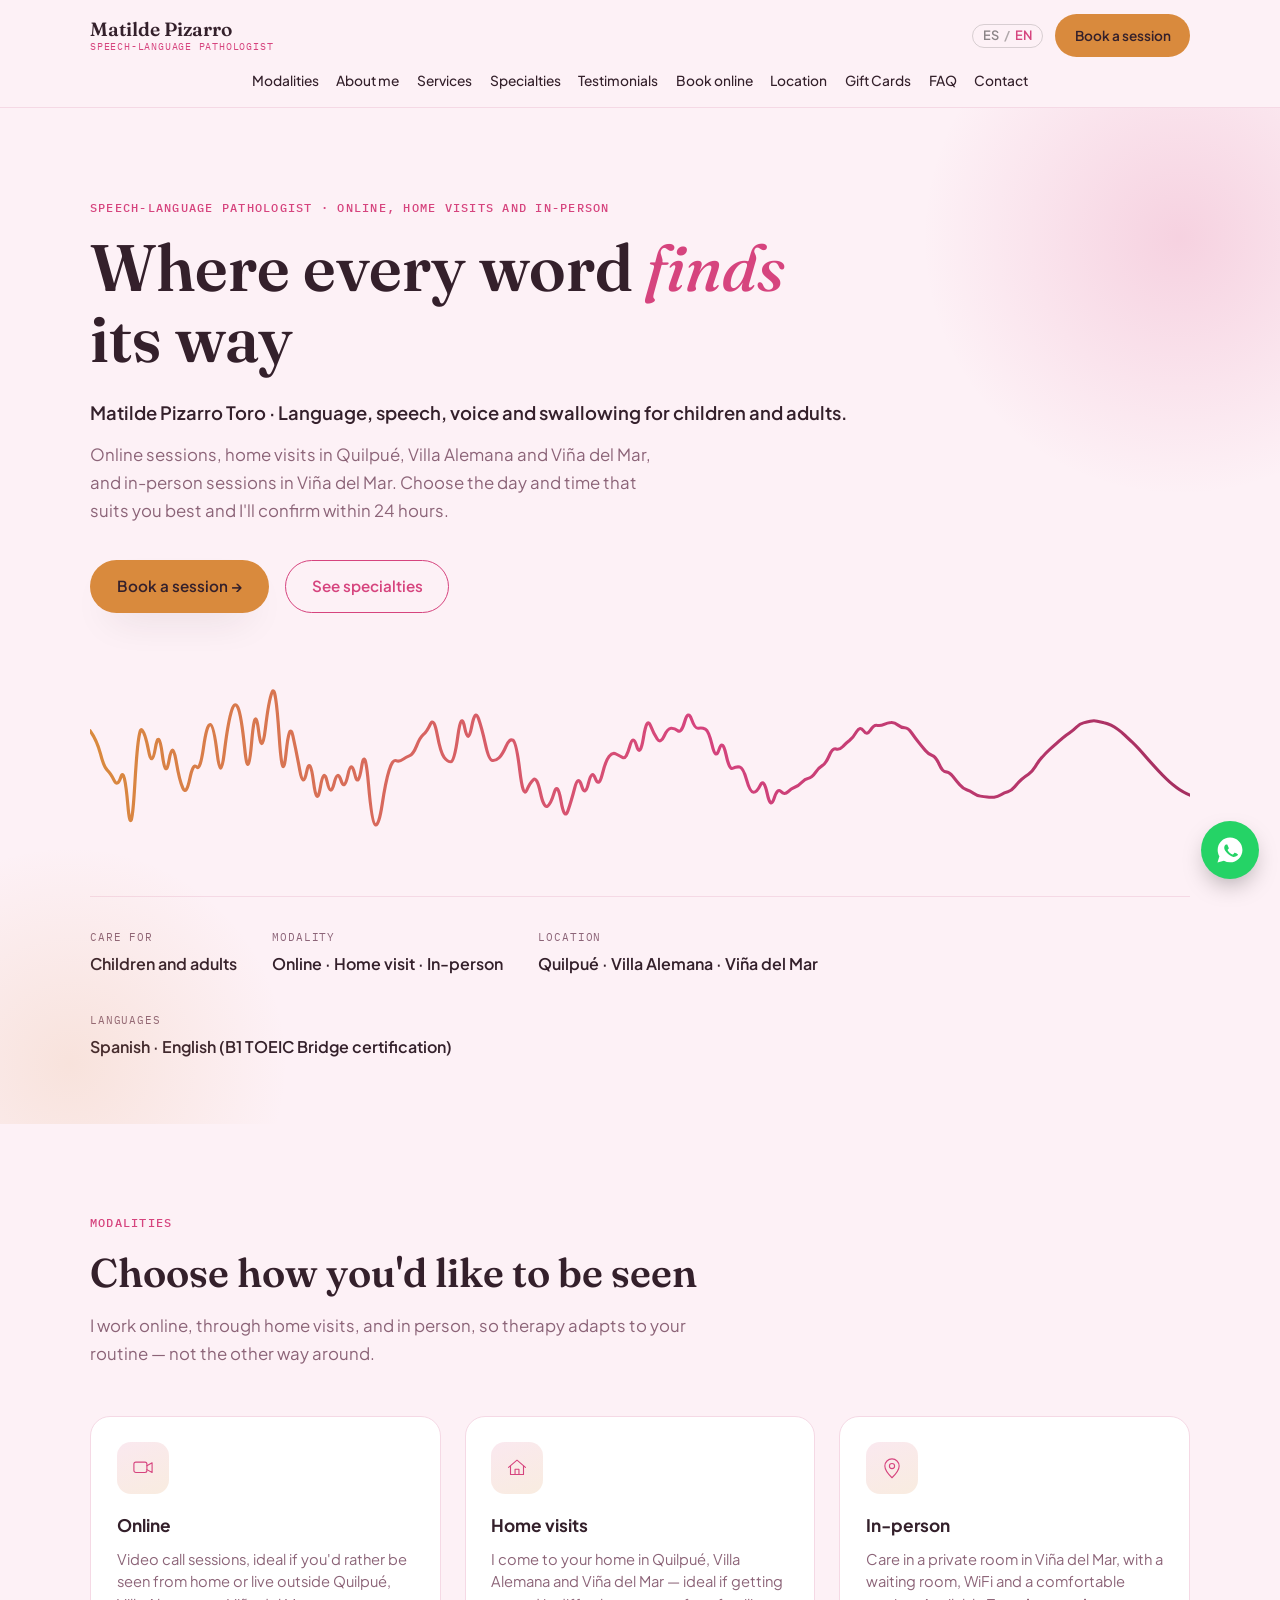
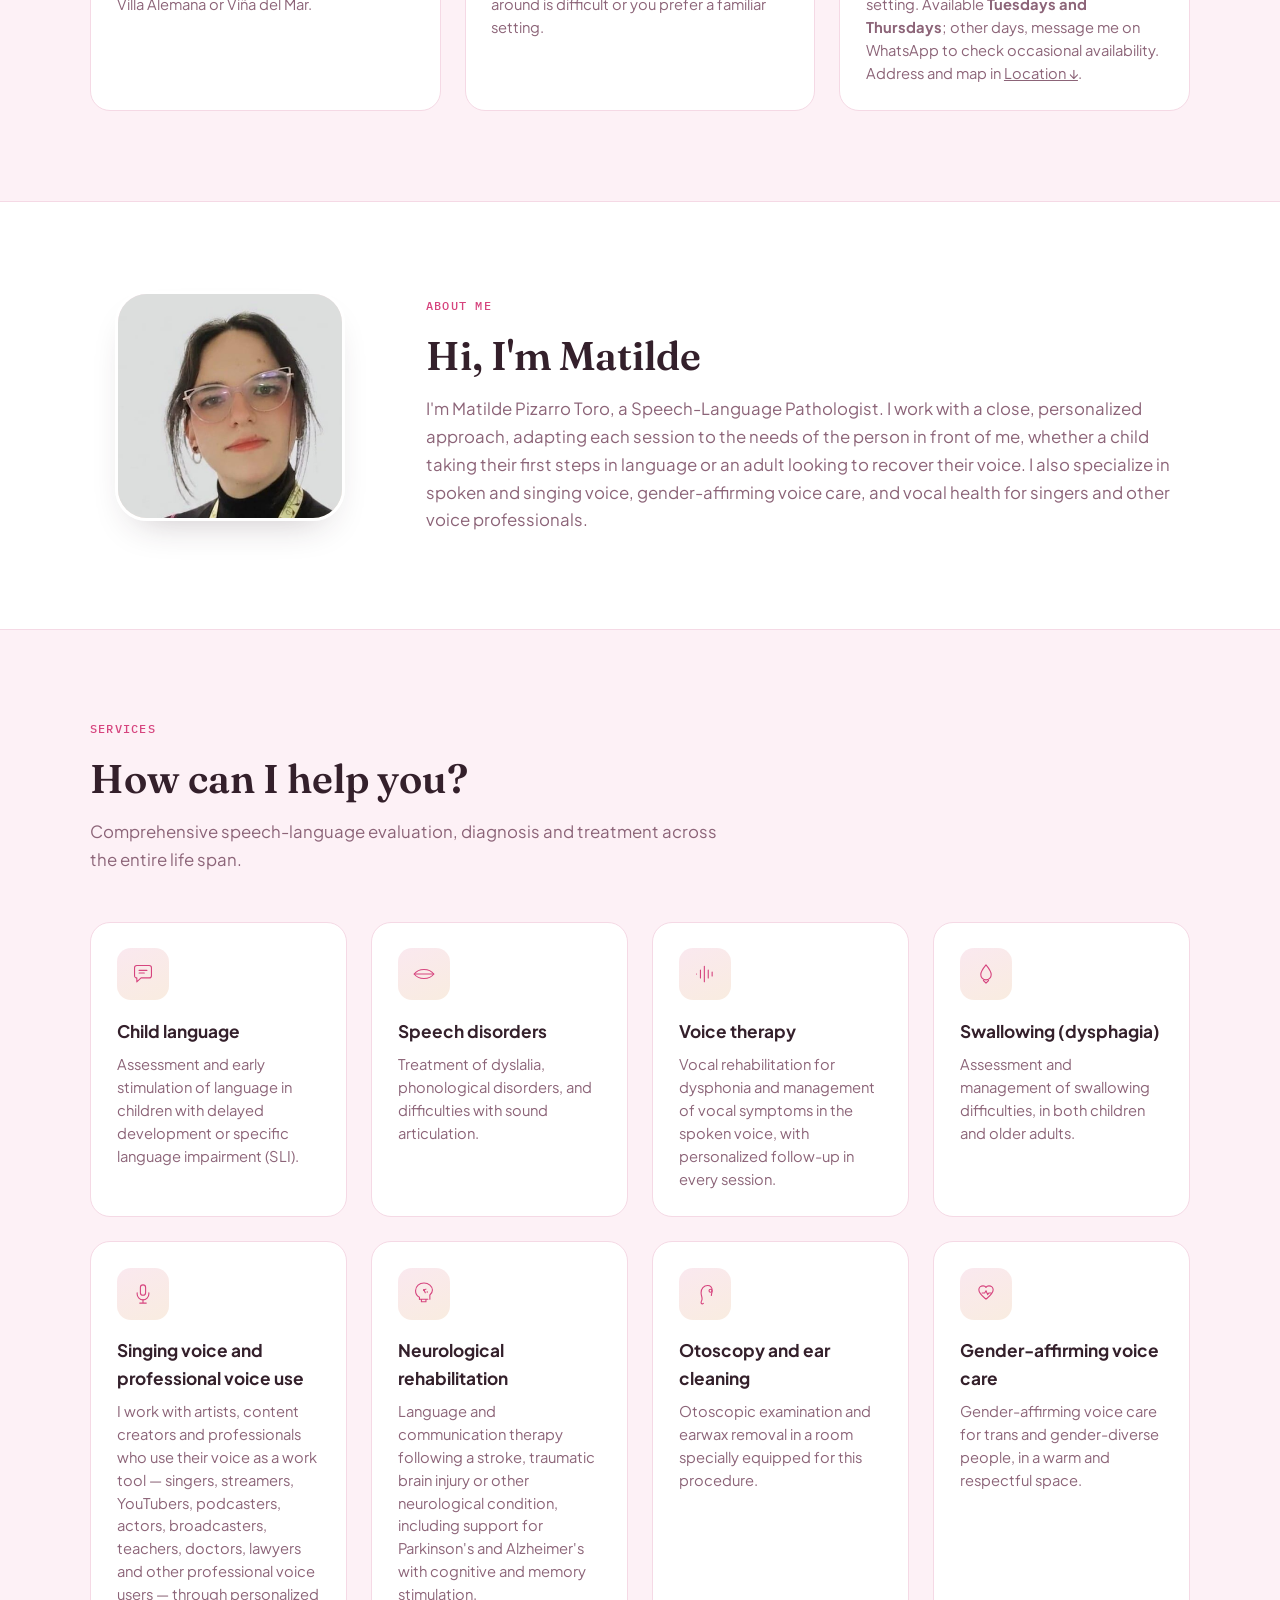
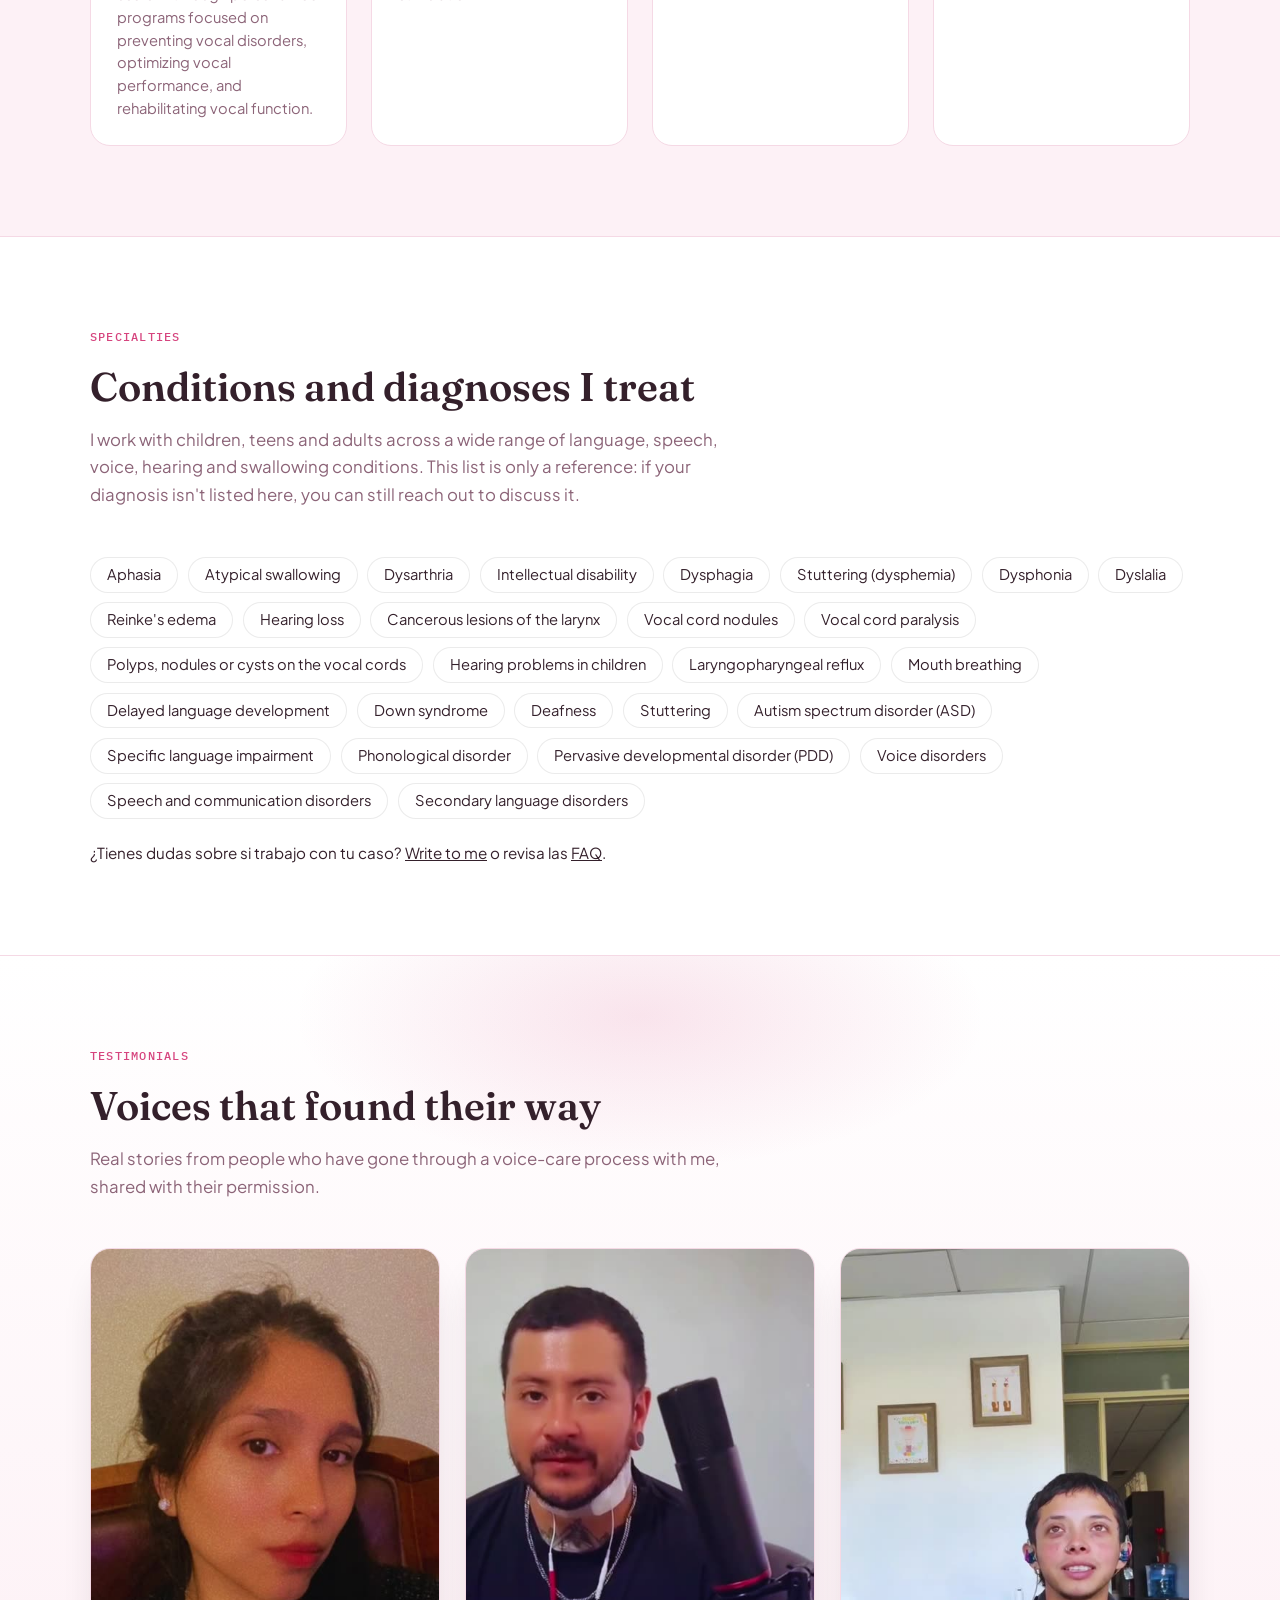
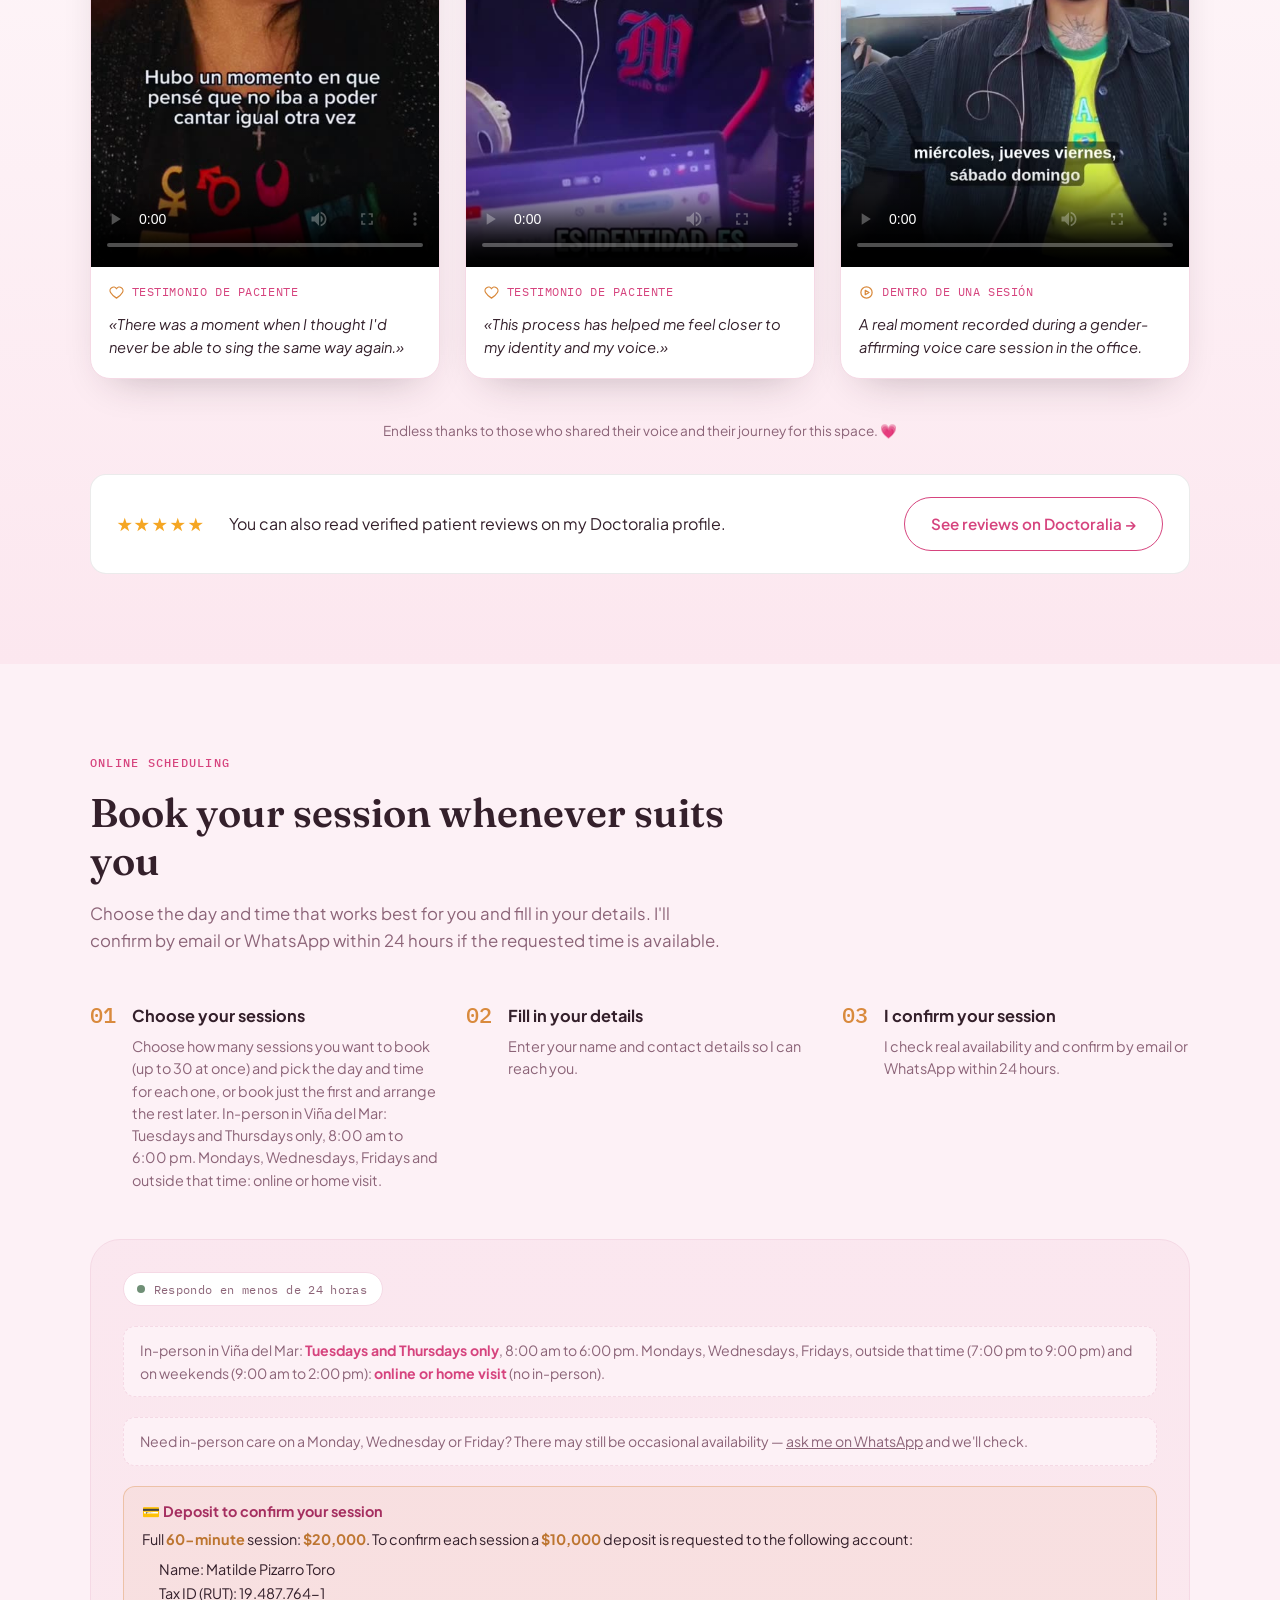
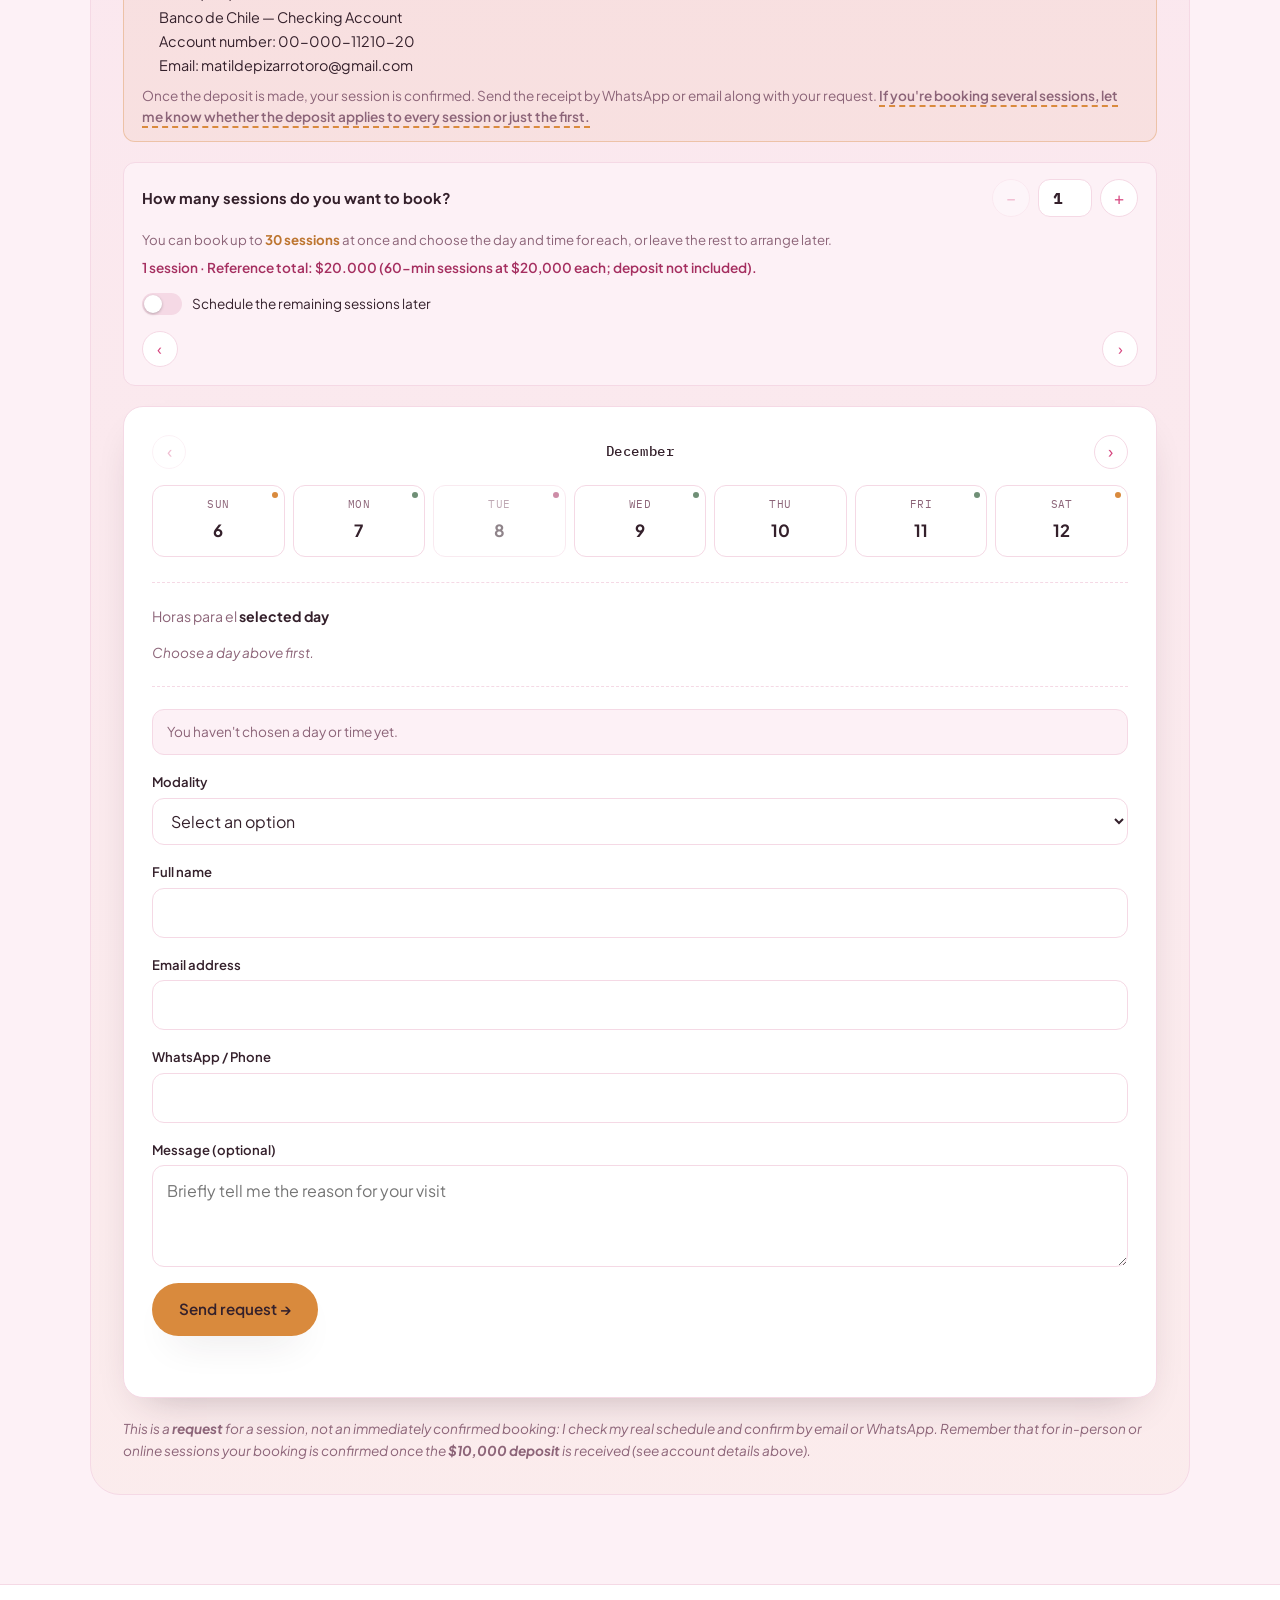
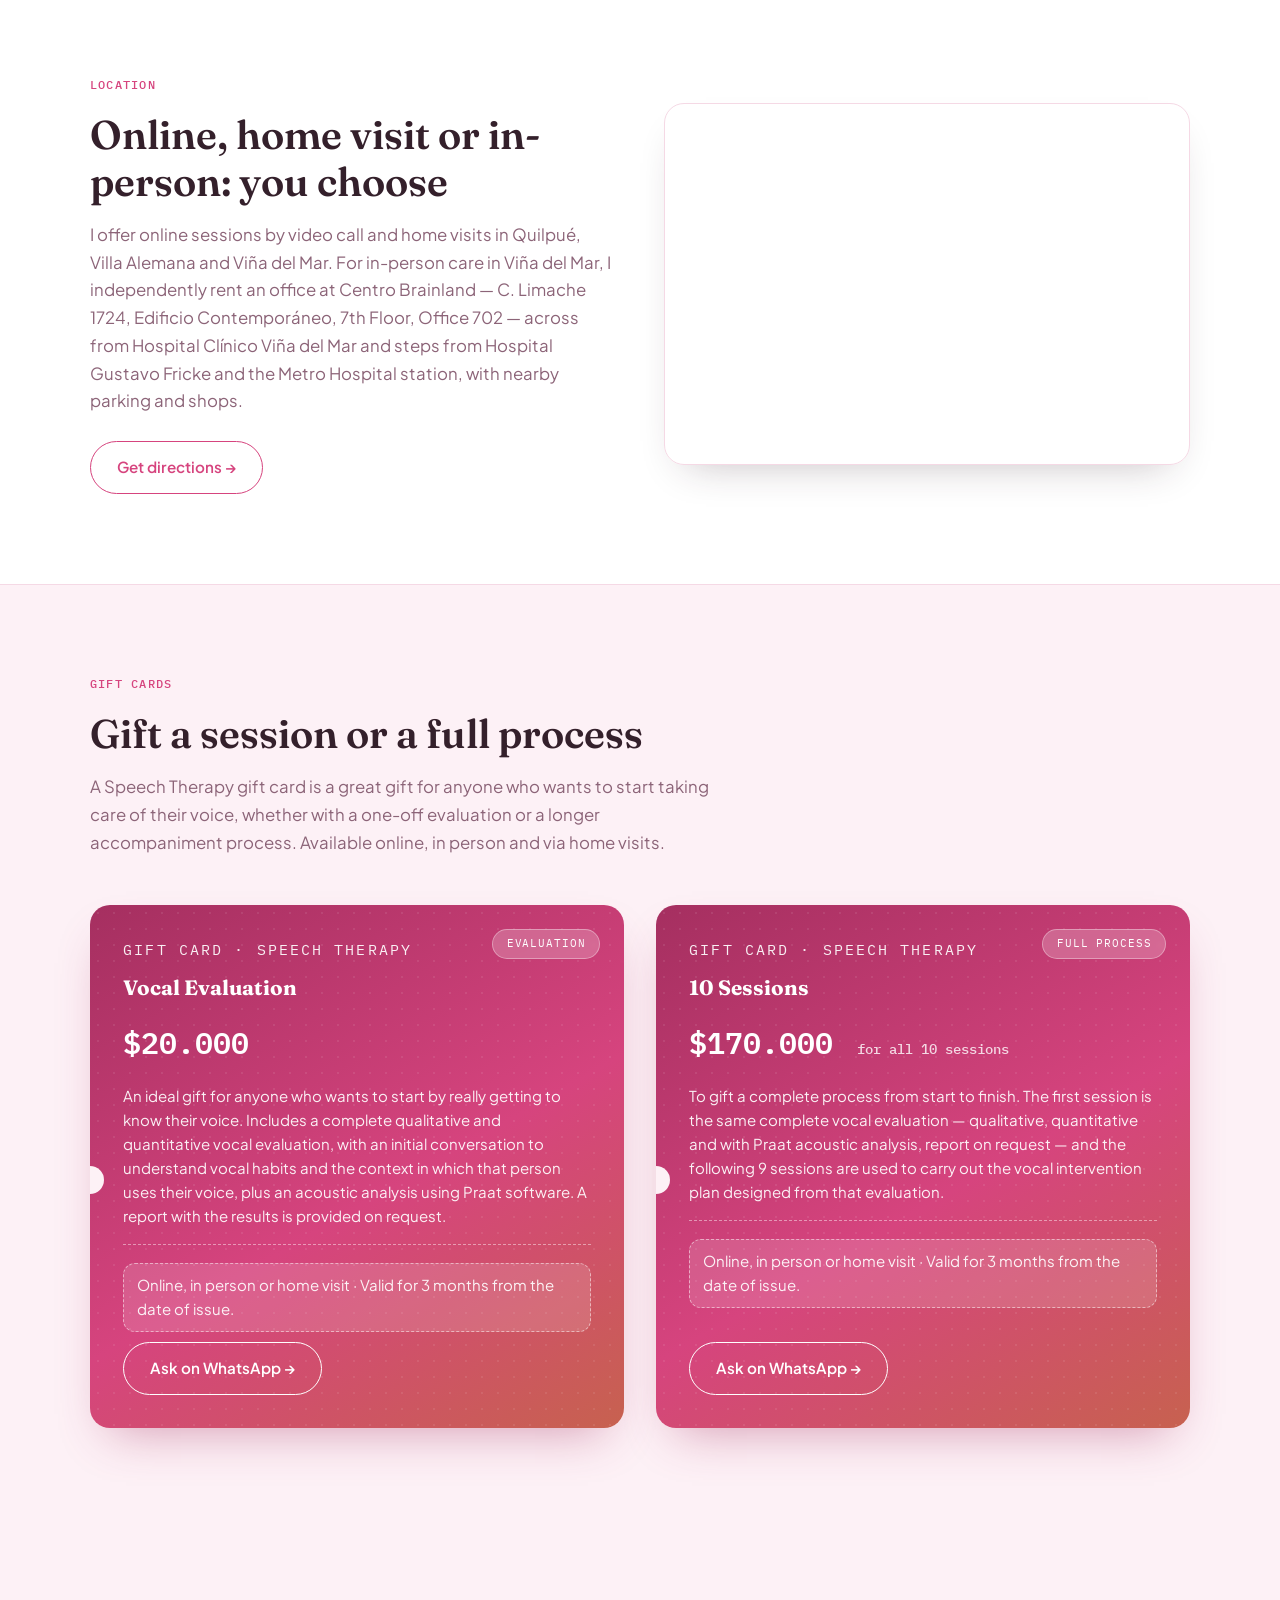
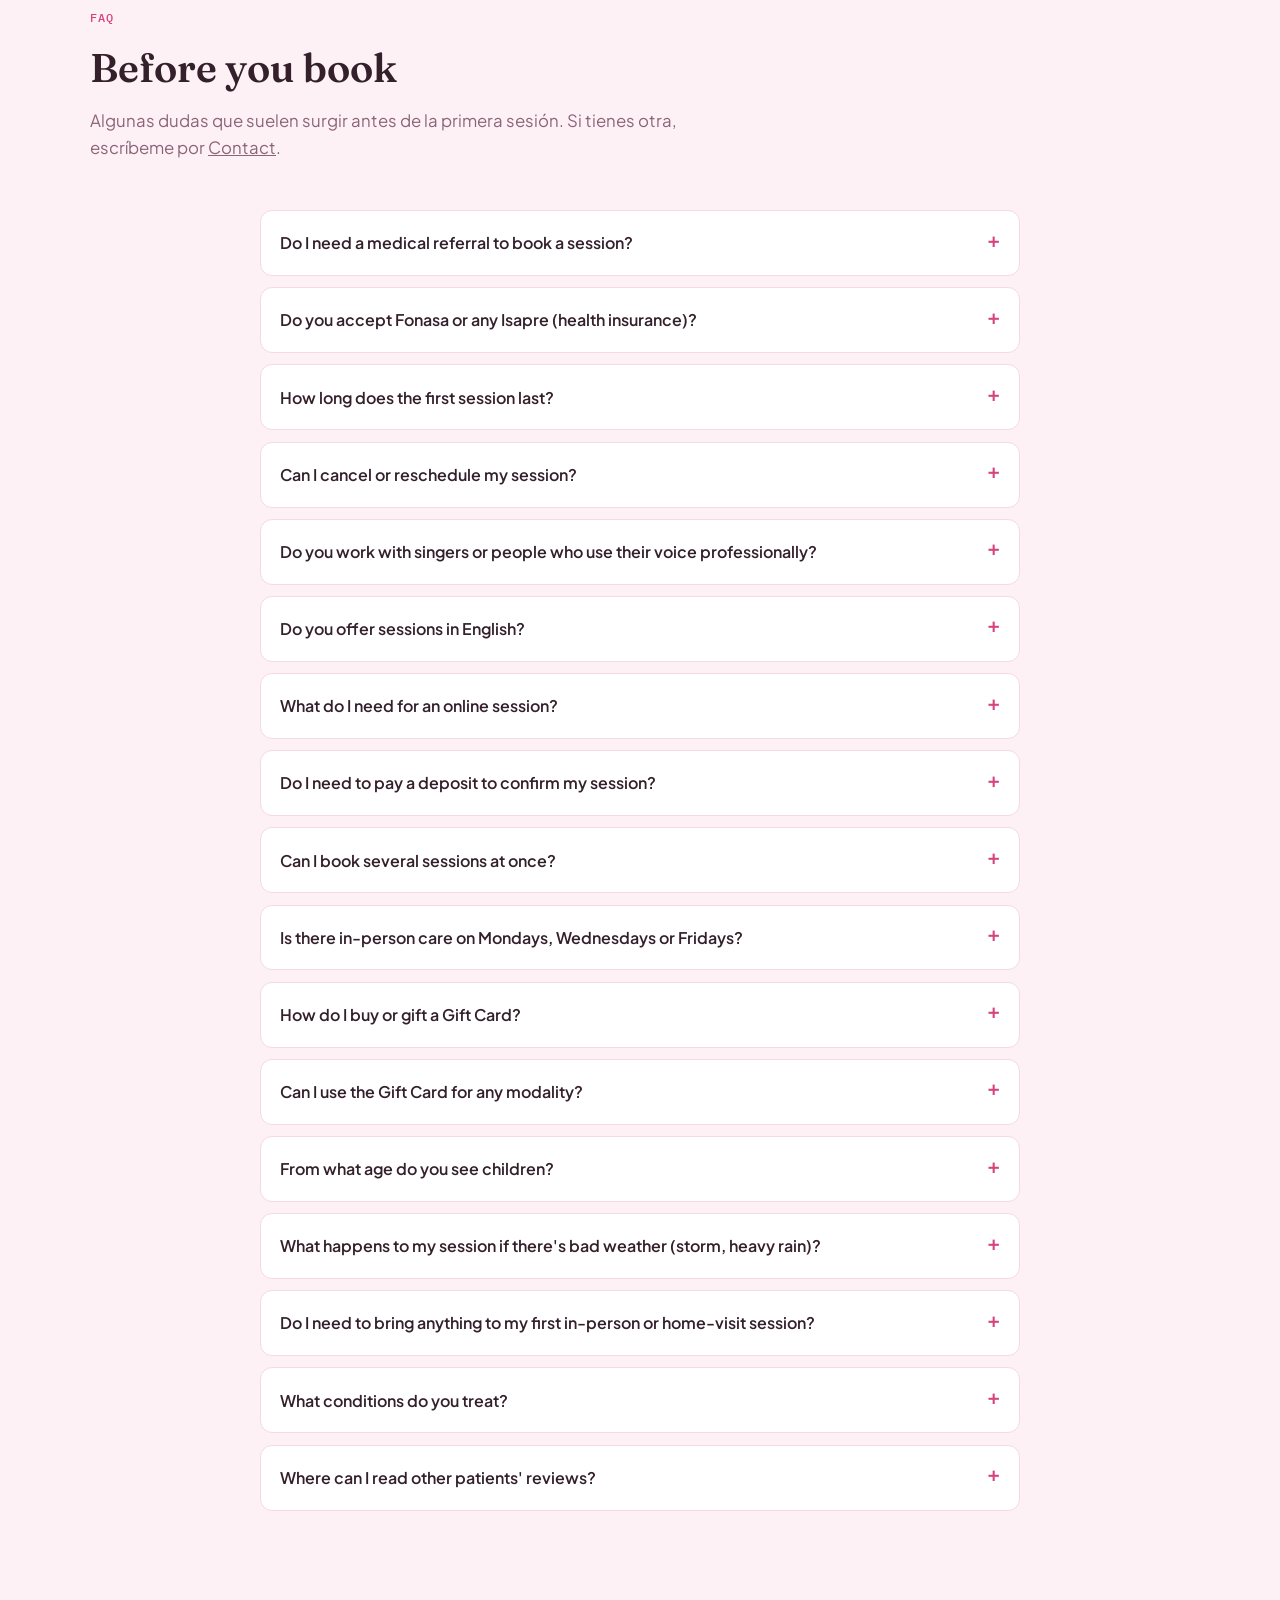
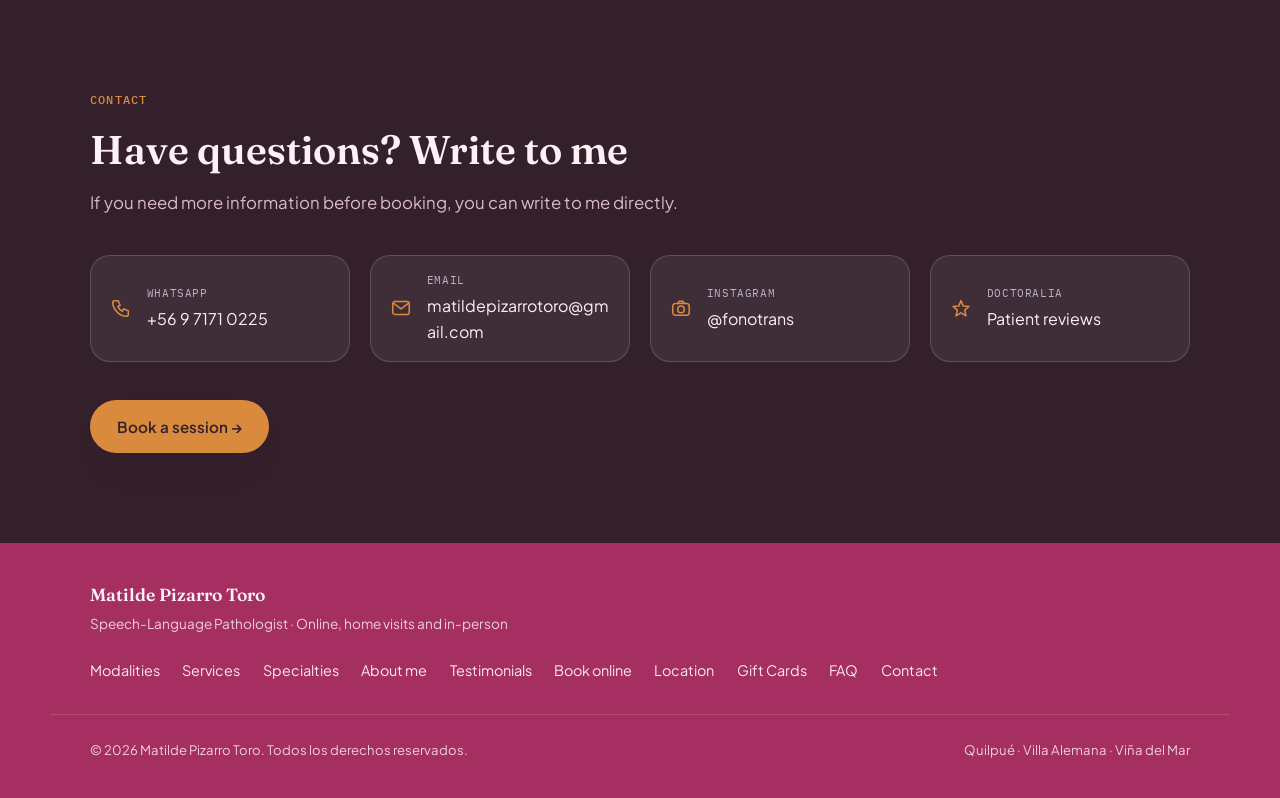
==== commit 37b3c2ba: "Add files via upload" ====
--- a/index.html
+++ b/index.html
@@ -1645,8 +1645,24 @@
     }
   }
 
-  drawWaveform();
-  initBookingWidget();
+  // "drawWaveform" e "initBookingWidget" se ejecutan cada uno en su
+  // propio try/catch. Antes, si "drawWaveform" (la onda decorativa,
+  // puramente estética) fallaba por cualquier motivo en algún
+  // navegador, "initBookingWidget" ni siquiera llegaba a ejecutarse —
+  // y el calendario de Agenda completo se quedaba sin dibujar, en
+  // silencio, sin ningún aviso. Con esto, un problema en la onda
+  // decorativa ya no puede tumbar el calendario de reservas.
+  try {
+    drawWaveform();
+  } catch (err) {
+    console.error('No se pudo dibujar la onda decorativa del encabezado:', err);
+  }
+  try {
+    initBookingWidget();
+  } catch (err) {
+    console.error('No se pudo iniciar el calendario de Agenda:', err);
+    showBookingWidgetFallback();
+  }
 });
 
 /* ============================================================
@@ -2218,11 +2234,30 @@
     return lines;
   }
 
+  // Formatea un número con puntos como separador de miles al estilo
+  // chileno (10000 -> "10.000"), a mano y sin usar toLocaleString/Intl:
+  // algunos navegadores móviles (sobre todo versiones acotadas de
+  // Firefox/WebView para Android) no traen datos de idioma completos y
+  // toLocaleString('es-CL') puede lanzar una excepción ahí. Si eso pasa
+  // dentro de una función que se llama antes de dibujar el calendario,
+  // el calendario completo se queda sin dibujar. Con este formateador
+  // manual evitamos depender de esa API por completo.
+  function formatCLP(n) {
+    var s = String(Math.round(n));
+    var out = '';
+    for (var i = 0; i < s.length; i++) {
+      var posFromEnd = s.length - i;
+      out += s[i];
+      if (posFromEnd > 1 && posFromEnd % 3 === 1) out += '.';
+    }
+    return out;
+  }
+
   function updateSessionsTotal() {
     if (!sessionsTotalEl) return;
     var n = sessions.length;
     var total = n * BOOKING_CONFIG.sessionPriceClp;
-    var totalFormatted = total.toLocaleString('es-CL');
+    var totalFormatted = formatCLP(total);
     var word = n === 1 ? D('sessionSingular') : D('sessionsPluralWord');
     sessionsTotalEl.textContent = n + ' ' + word + ' \u00b7 ' + D('sessionsTotalPrefix') + ' $' + totalFormatted + ' ' + D('sessionsTotalSuffix');
   }
@@ -2495,6 +2530,23 @@
   }
 }
 
+// Si initBookingWidget() falla por cualquier motivo (algún navegador
+// raro, una API que no existe ahí, etc.), esto reemplaza el calendario
+// por un aviso claro en vez de dejarlo vacío y en silencio — la persona
+// que quiere agendar necesita alguna forma de hacerlo igual.
+function showBookingWidgetFallback() {
+  var widget = document.getElementById('bookingWidget');
+  var sessionsPicker = document.getElementById('sessionsPicker');
+  var anchor = sessionsPicker || widget;
+  if (!anchor || !anchor.parentNode) return;
+  var msg = document.createElement('p');
+  msg.className = 'agenda-schedule-note';
+  msg.innerHTML = 'No pudimos cargar el calendario en este navegador. Escríbenos por <a href="https://wa.me/56971710225?text=Hola%20Matilde%2C%20quiero%20agendar%20una%20hora" target="_blank" rel="noopener noreferrer">WhatsApp</a> y coordinamos tu hora directamente.';
+  anchor.parentNode.insertBefore(msg, anchor);
+  if (sessionsPicker) sessionsPicker.hidden = true;
+  if (widget) widget.hidden = true;
+}
+
 function drawWaveform() {
   var path = document.getElementById('waveformPath');
   if (!path) return;
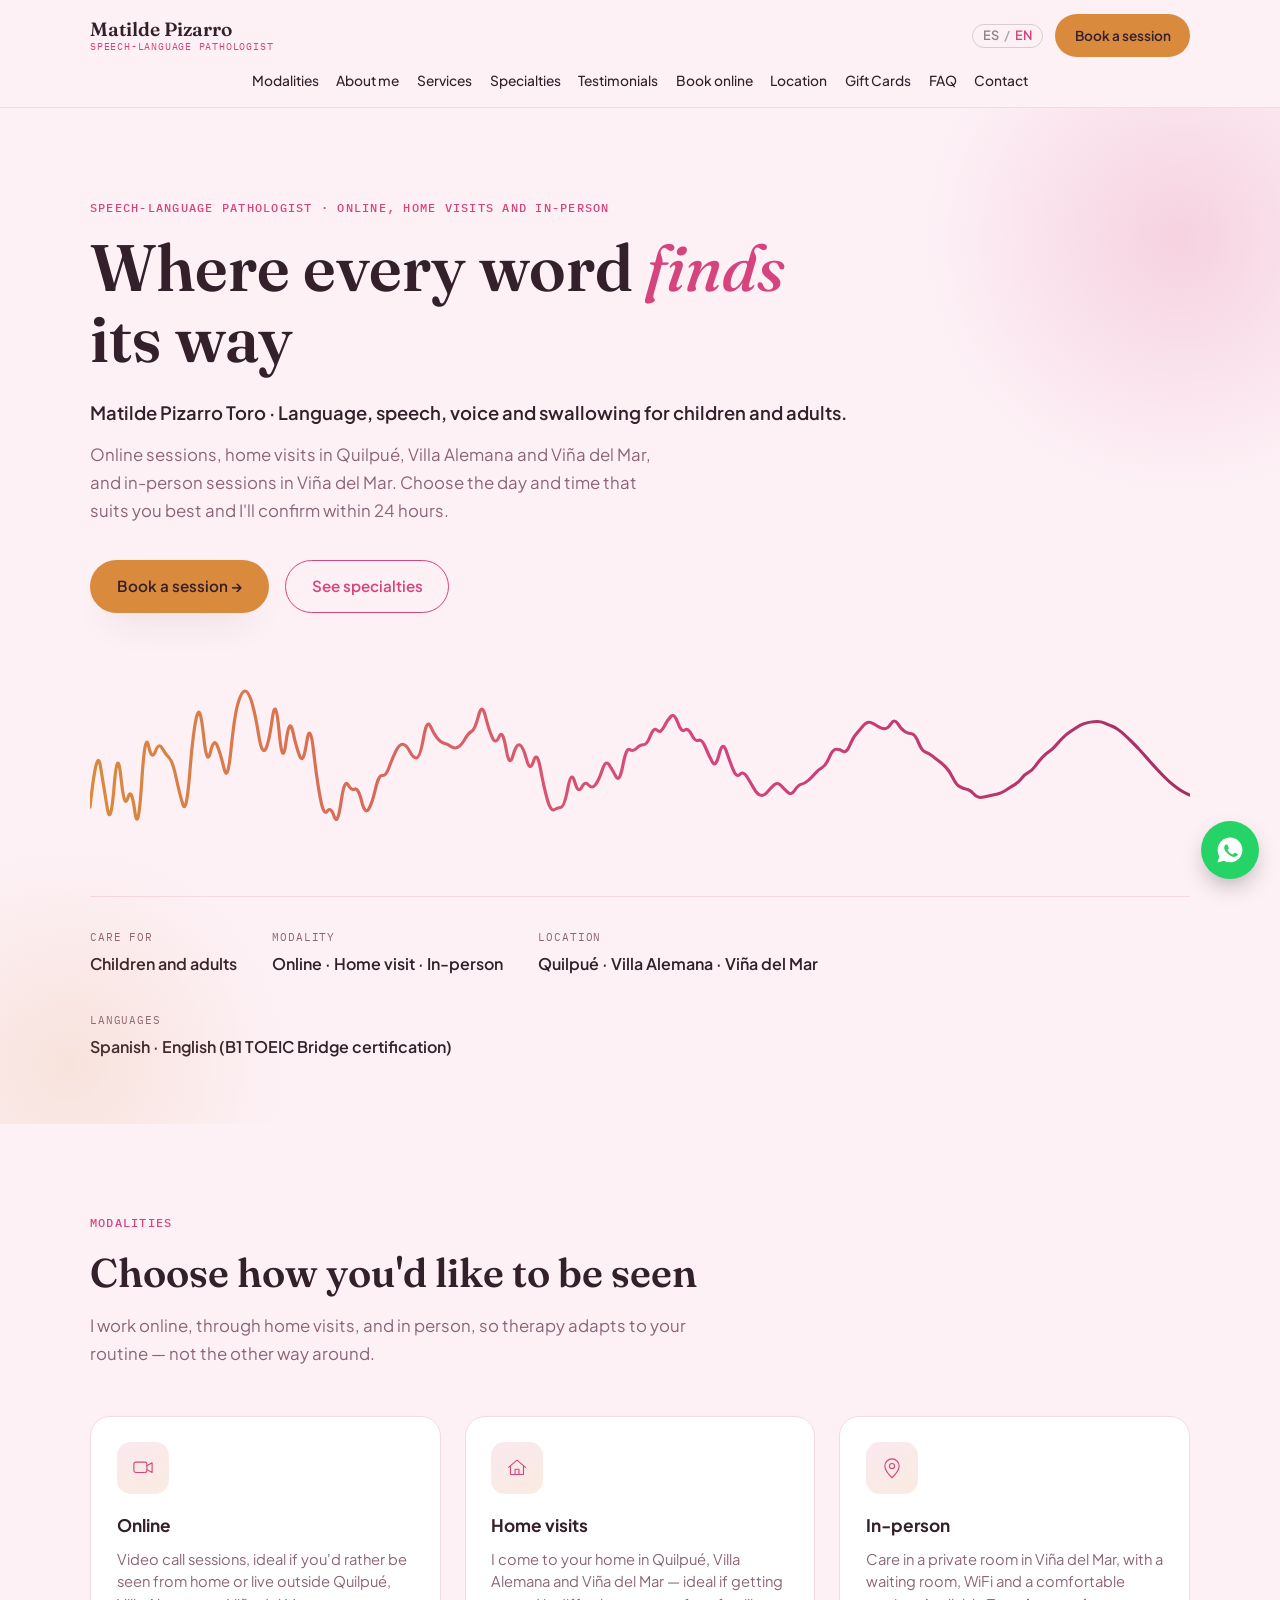
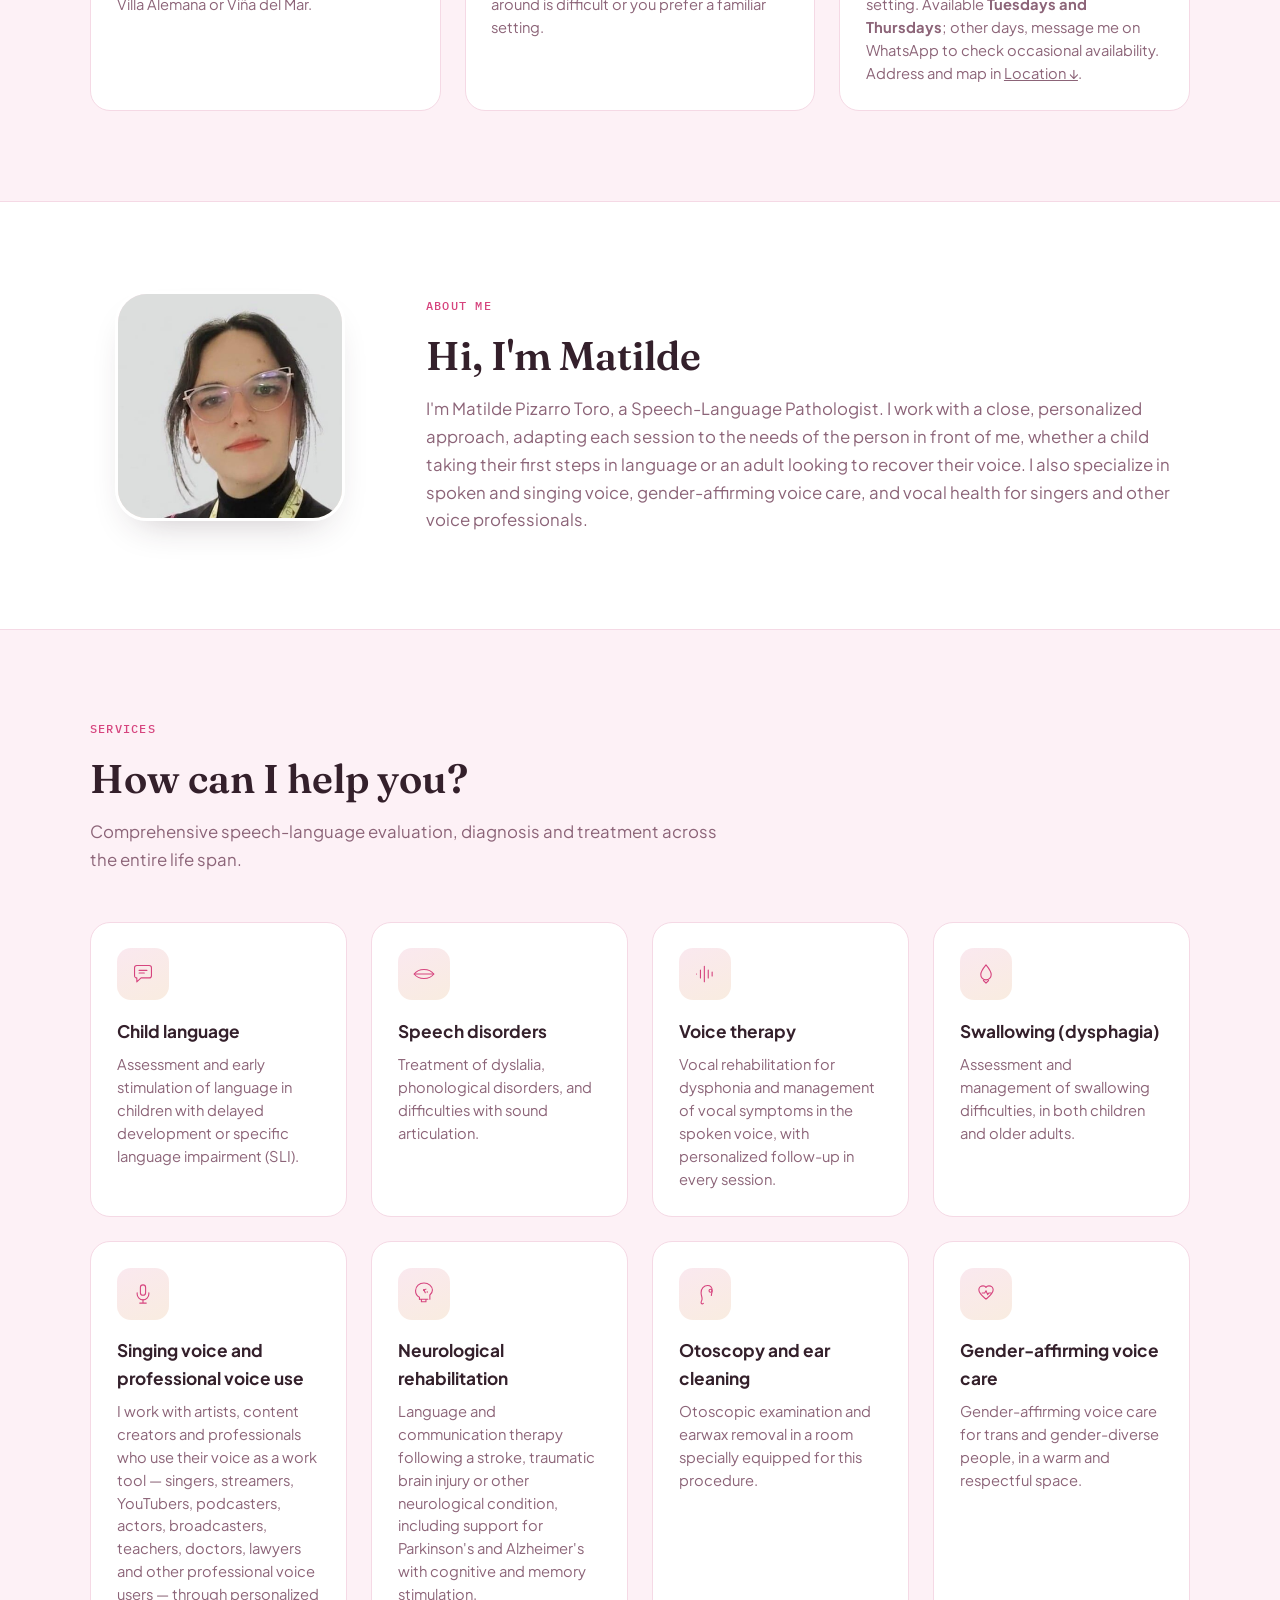
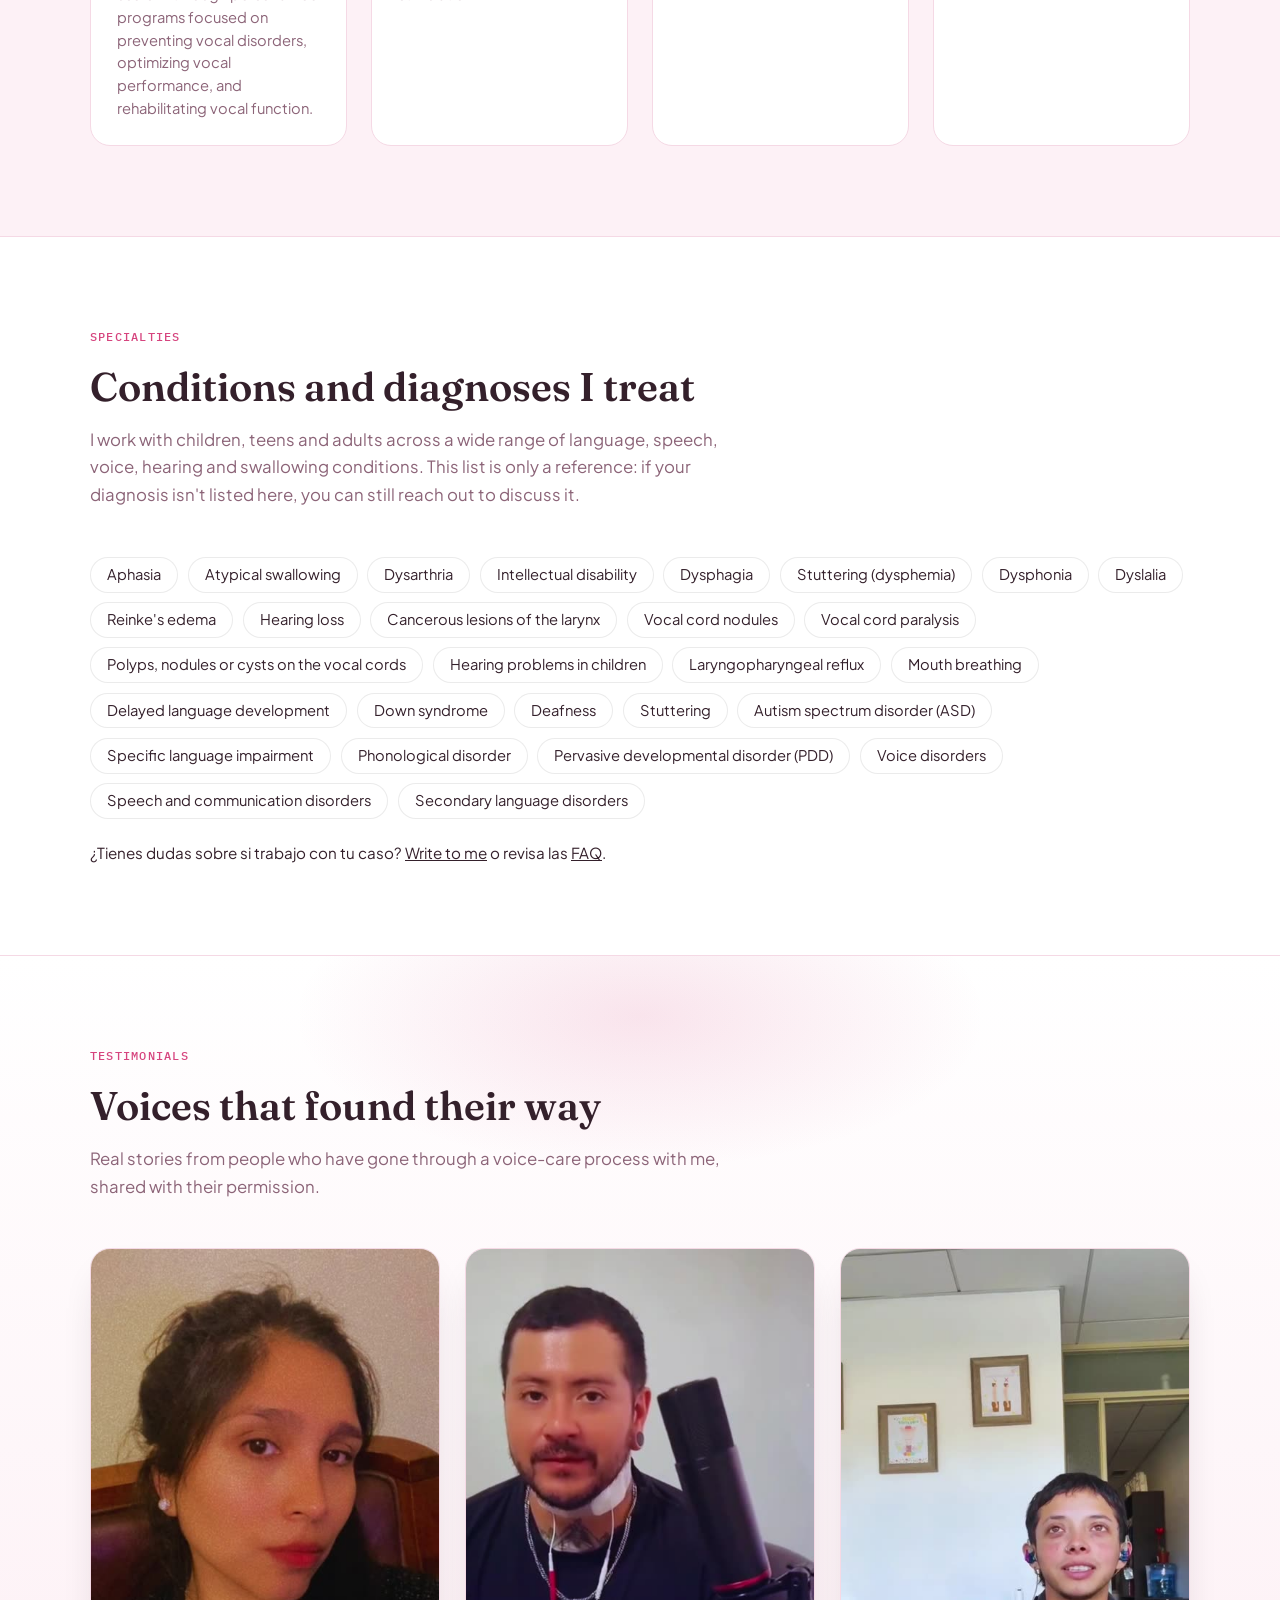
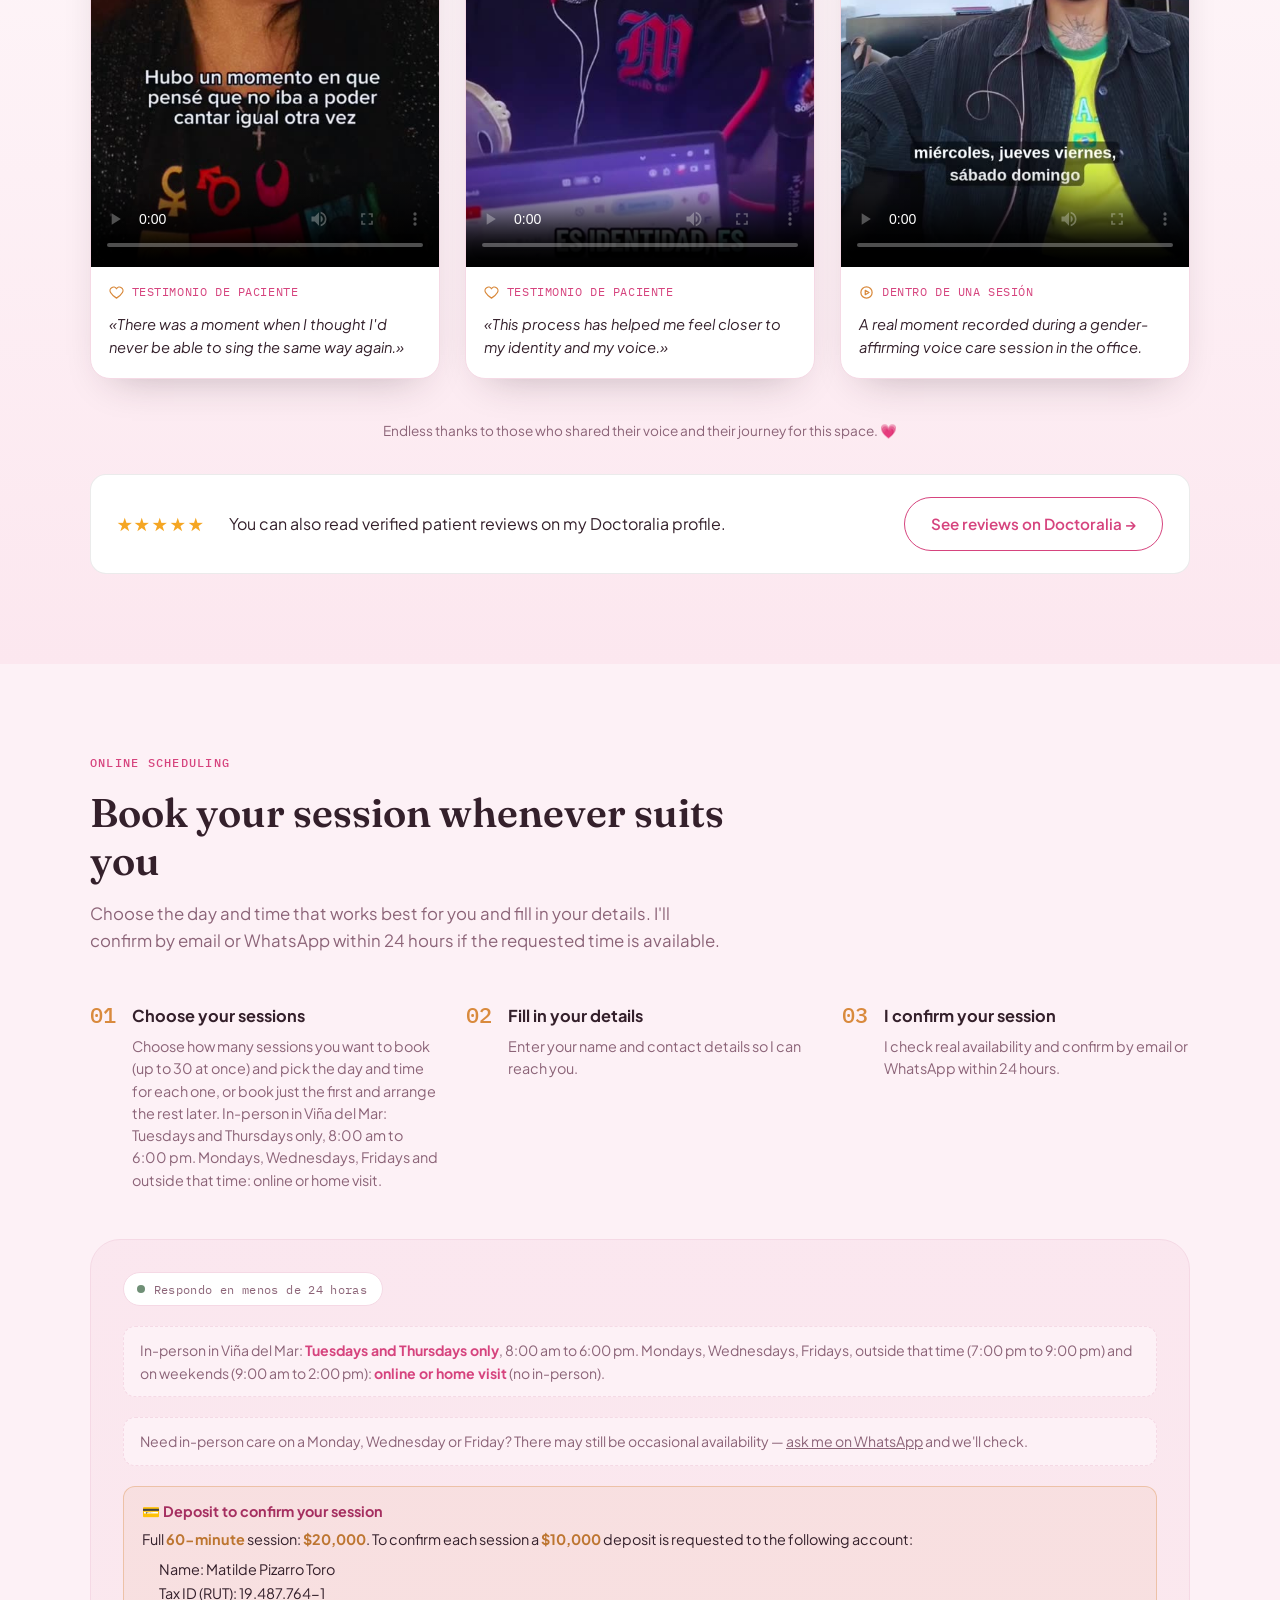
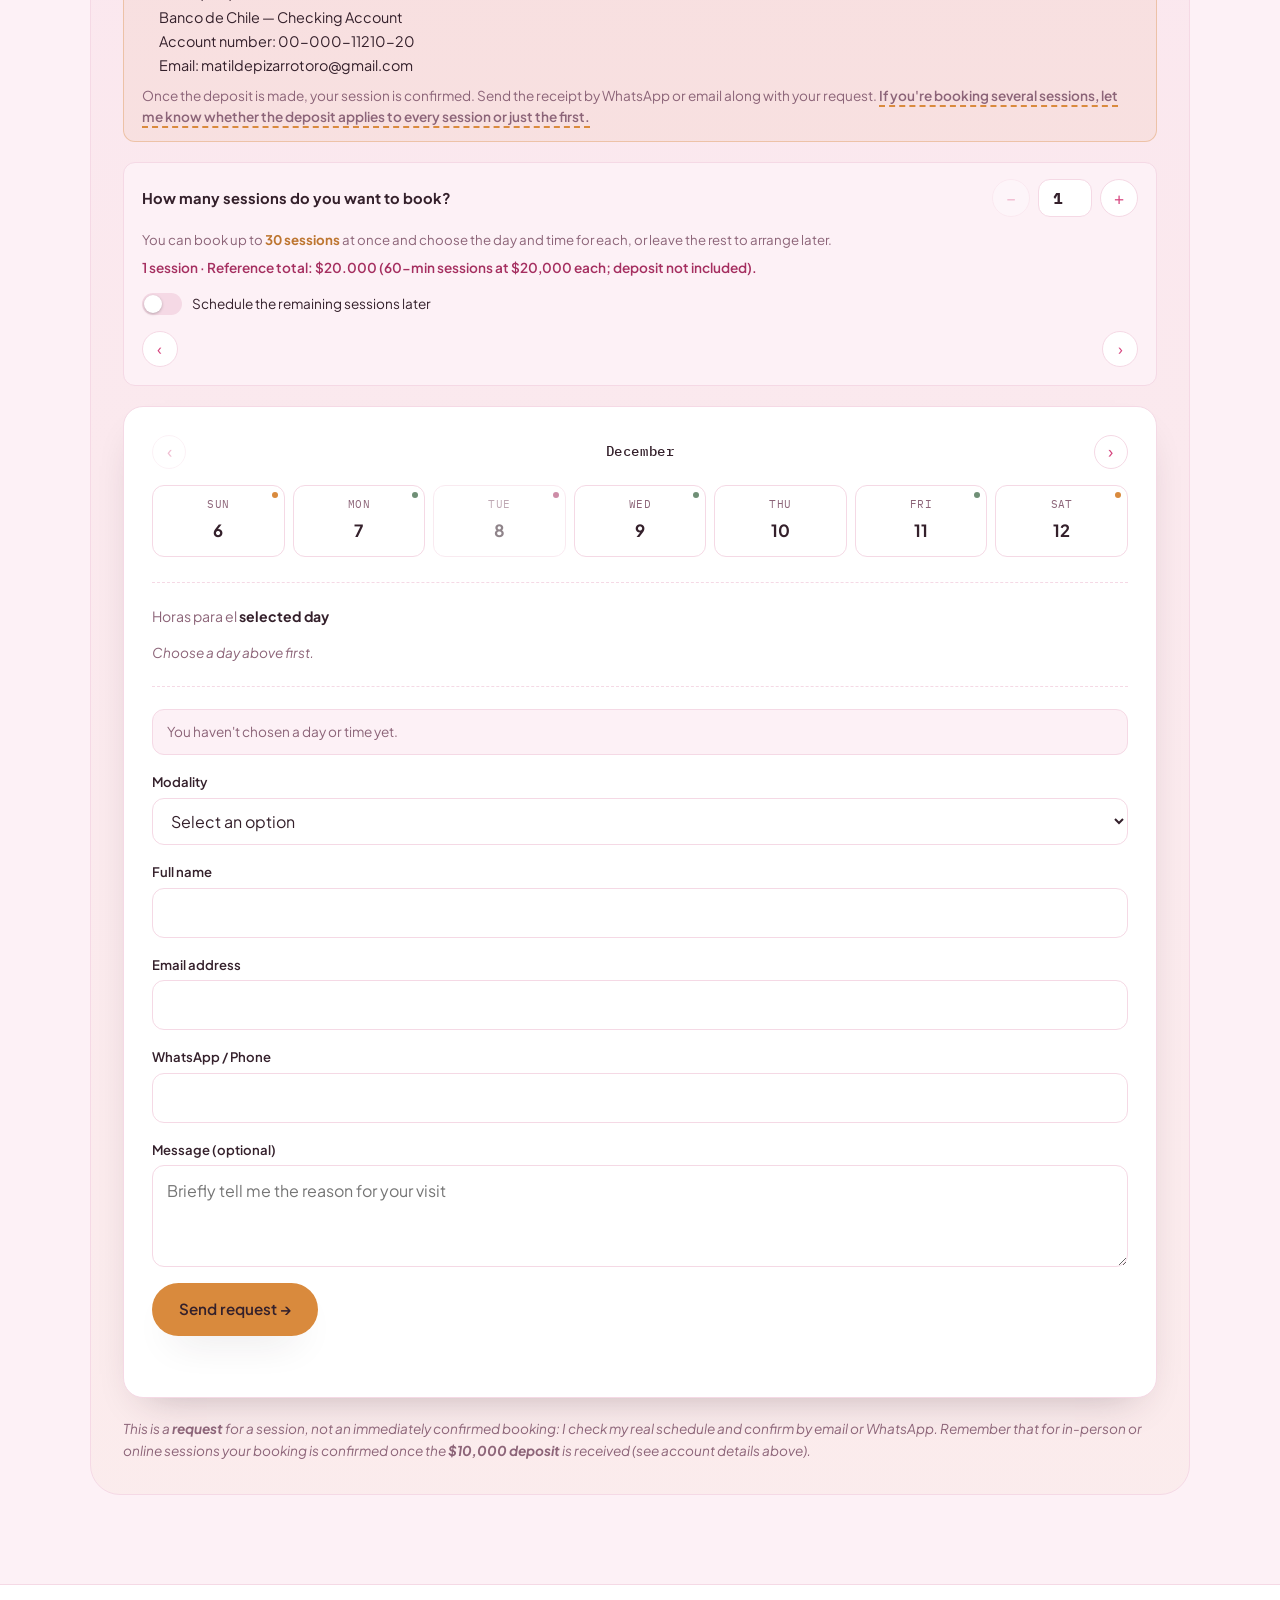
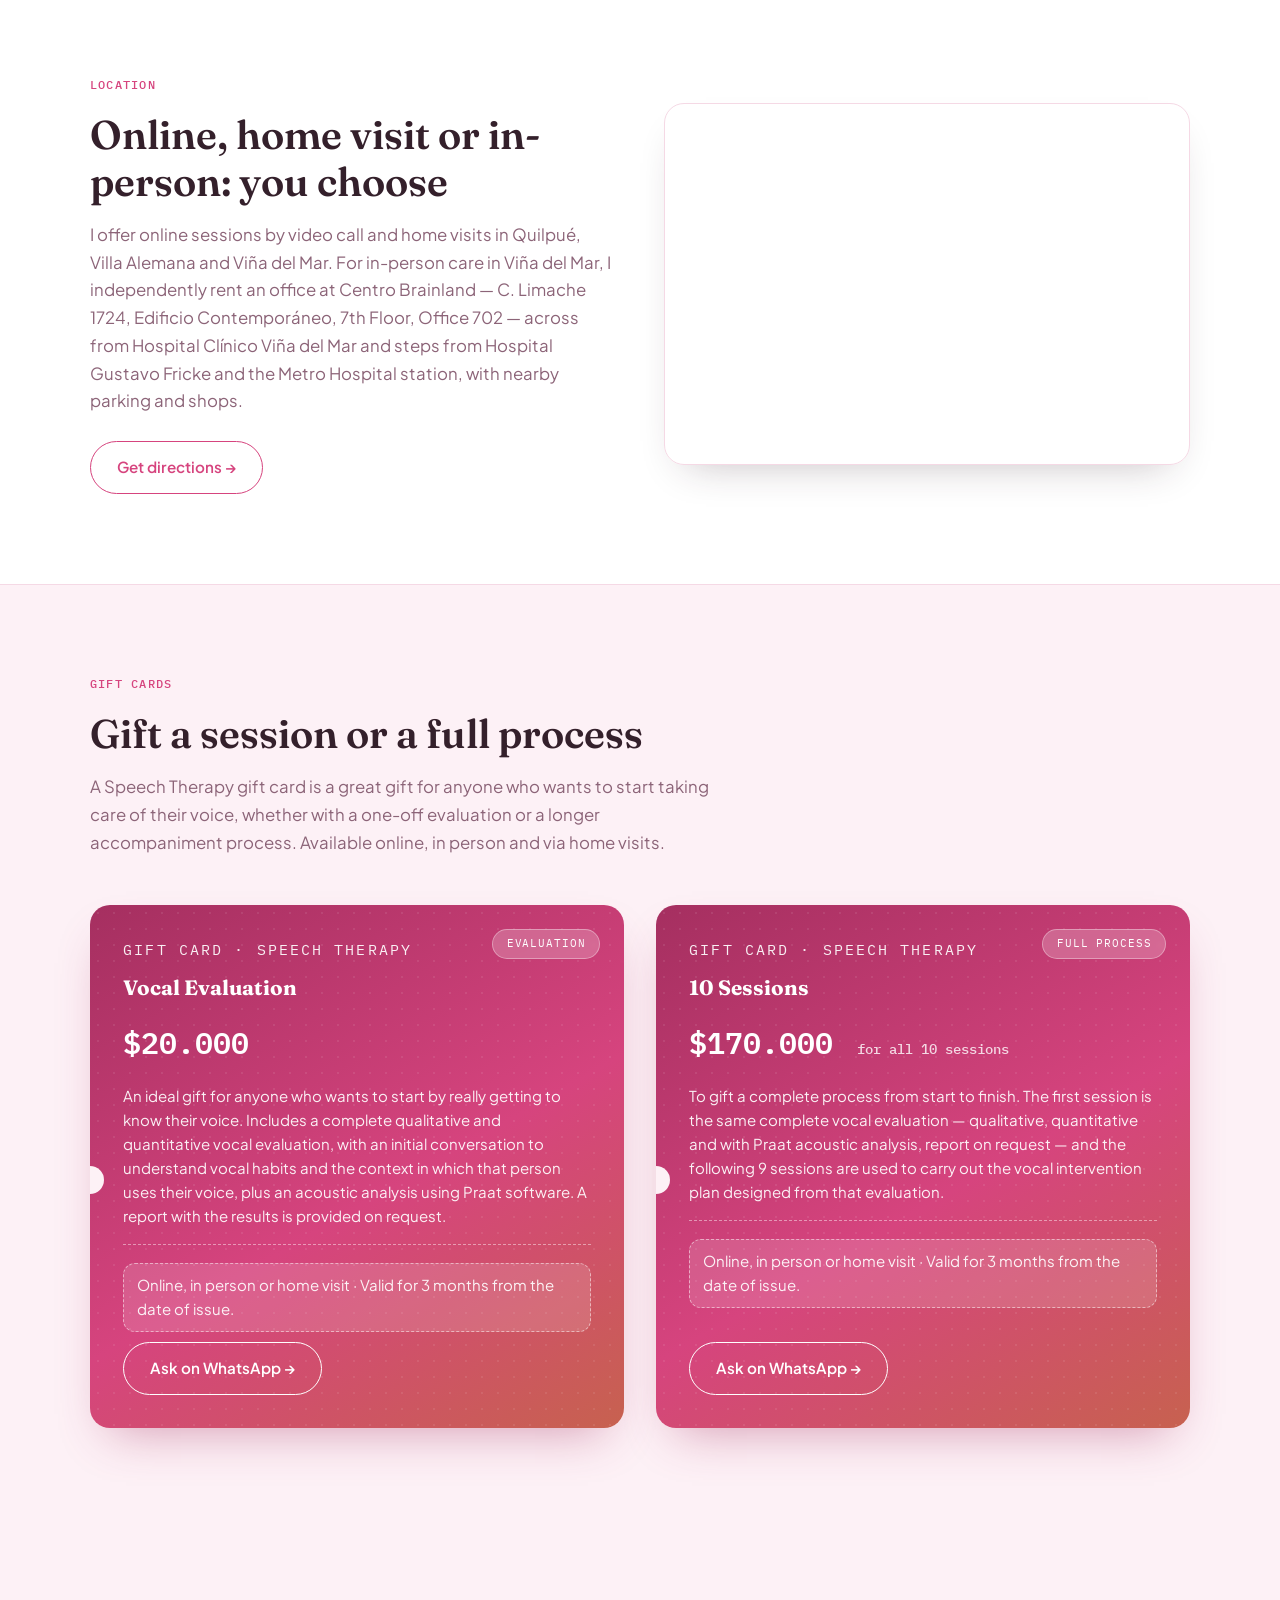
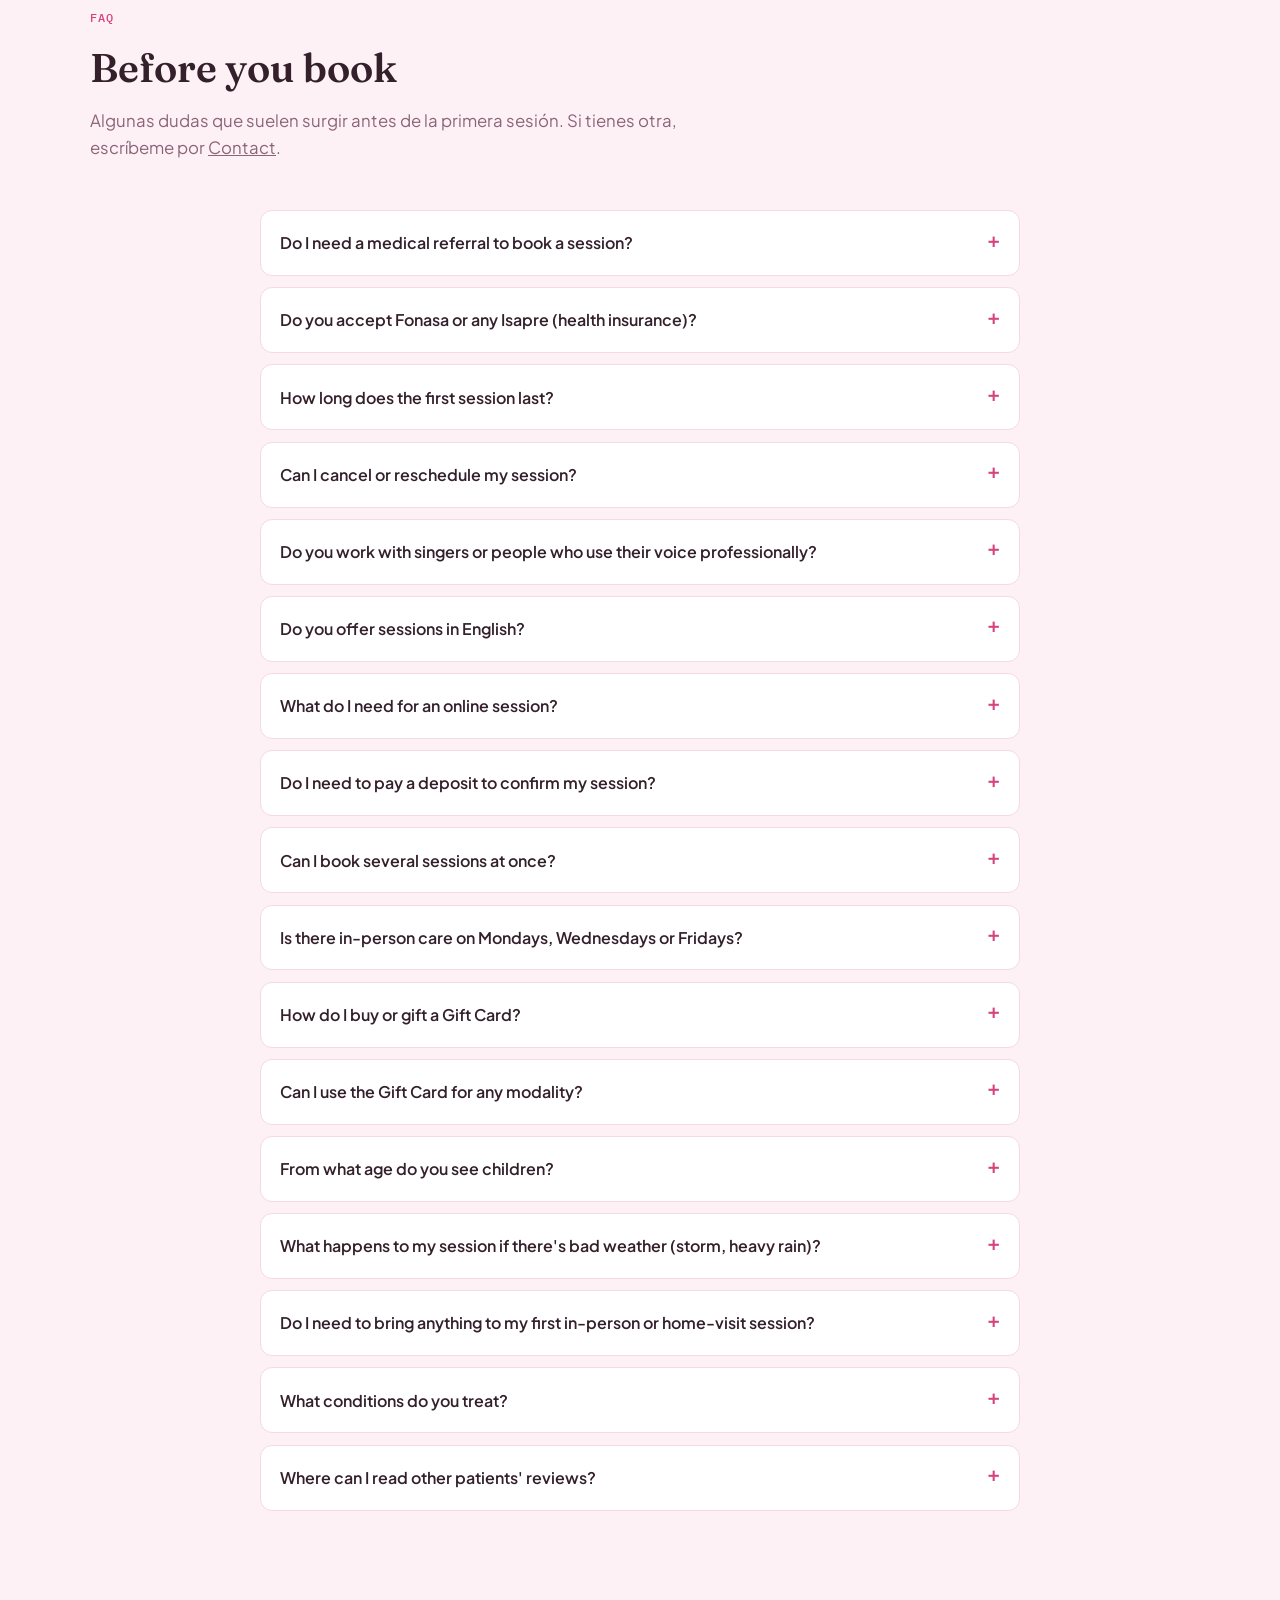
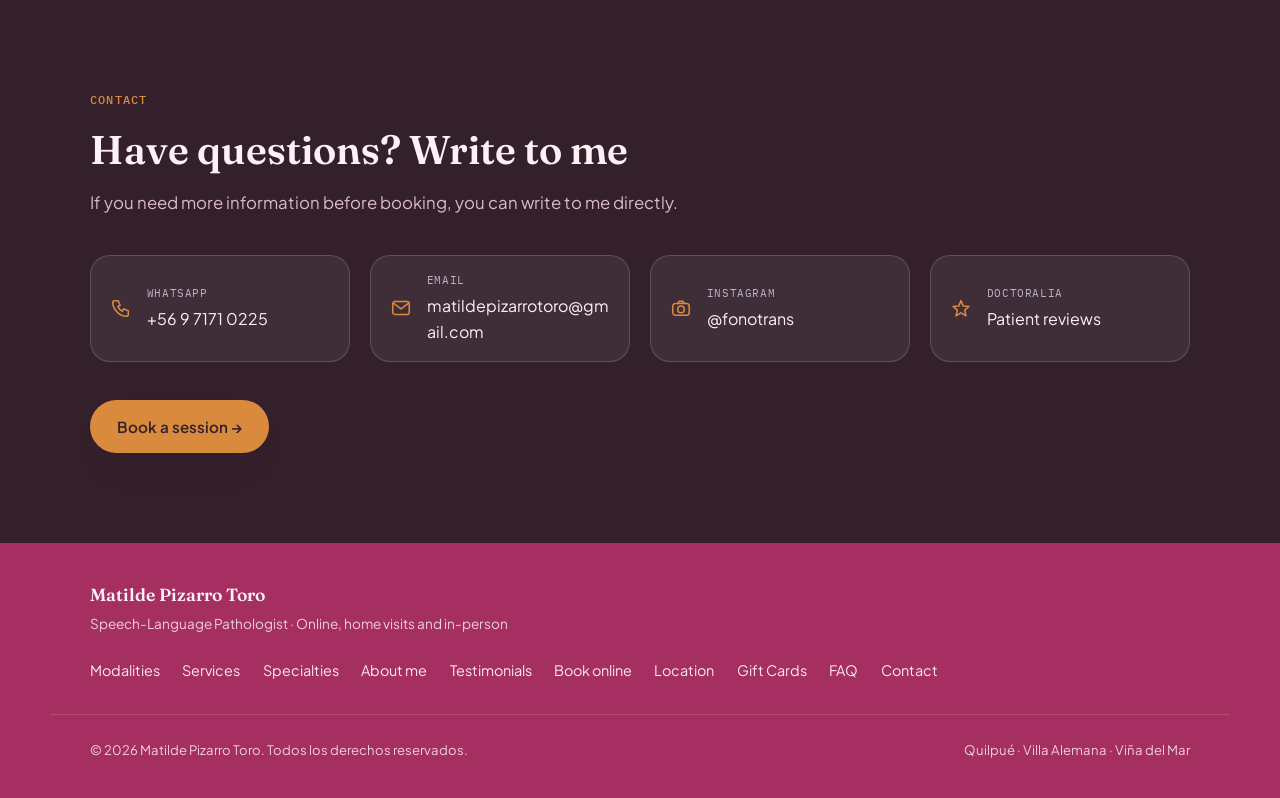
==== commit 90bcc9ad: "Add files via upload" ====
--- a/index.html
+++ b/index.html
@@ -1738,8 +1738,10 @@
     '2026-07-11': 'No hay horas disponibles este día.',
     '2026-08-14': 'Hoy es el cumpleaños de tu fonoaudióloga 🎂 No hay horas disponibles.',
     '2026-08-15': 'Feriado — no hay horas disponibles.',
-    '2026-09-18': 'Feriado — no hay horas disponibles.',
-    '2026-09-19': 'Feriado — no hay horas disponibles.',
+    '2026-09-17': 'Fiestas Patrias — no hay horas disponibles.',
+    '2026-09-18': 'Fiestas Patrias — no hay horas disponibles.',
+    '2026-09-19': 'Fiestas Patrias — no hay horas disponibles.',
+    '2026-09-20': 'Fiestas Patrias — no hay horas disponibles.',
     '2026-10-31': 'Feriado — no hay horas disponibles.',
     '2026-11-01': 'Feriado — no hay horas disponibles.',
     '2026-12-08': 'Feriado — no hay horas disponibles.',
@@ -1770,7 +1772,10 @@
     '2026-08-07': 'Este día se atiende solo de forma online.',
     '2026-08-08': 'Este día se atiende solo de forma online.',
     '2026-08-09': 'Este día se atiende solo de forma online.',
-    '2026-08-10': 'Este día se atiende solo de forma online.'
+    '2026-08-10': 'Este día se atiende solo de forma online.',
+    '2026-09-14': 'Previo a Fiestas Patrias: este día se atiende solo de forma online.',
+    '2026-09-15': 'Previo a Fiestas Patrias: este día se atiende solo de forma online.',
+    '2026-09-16': 'Previo a Fiestas Patrias: este día se atiende solo de forma online.'
   },
   // Cuántos días se muestran a la vez en la tira de fechas.
   daysPerPage: 7,
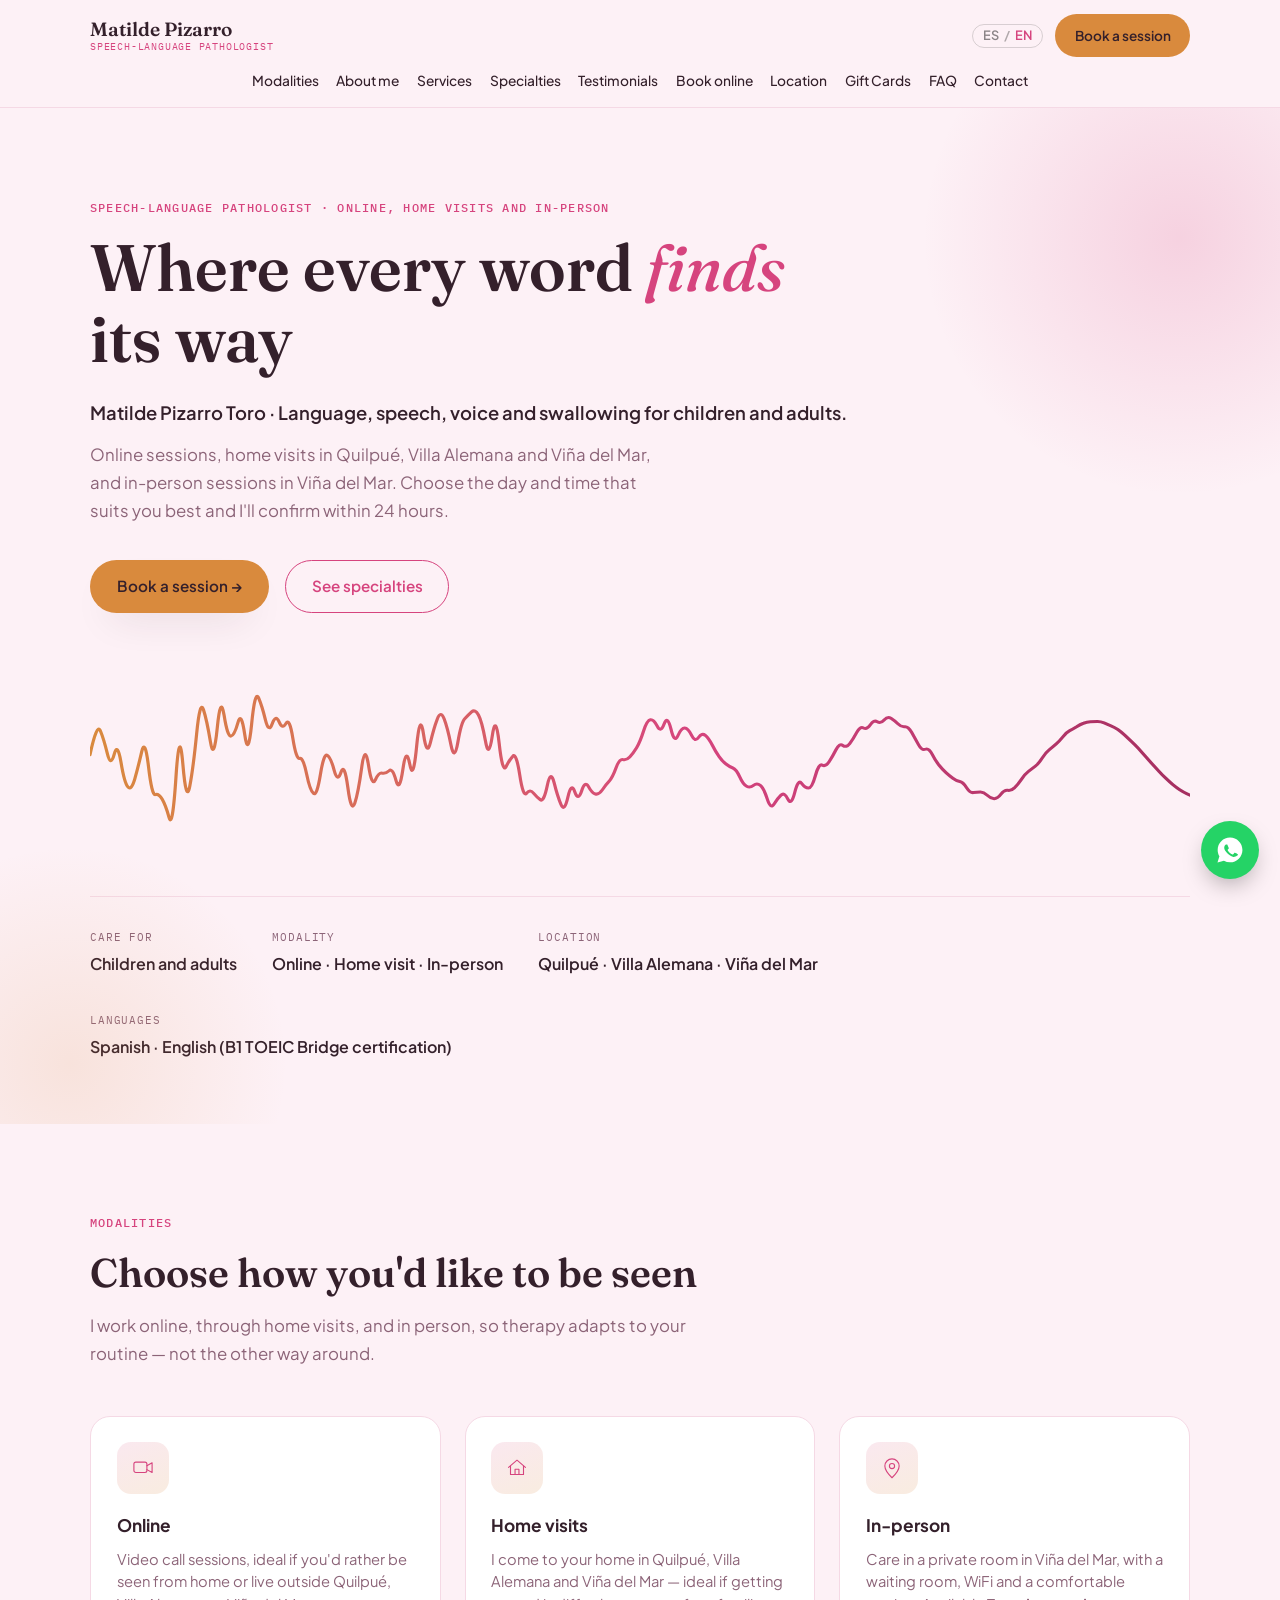
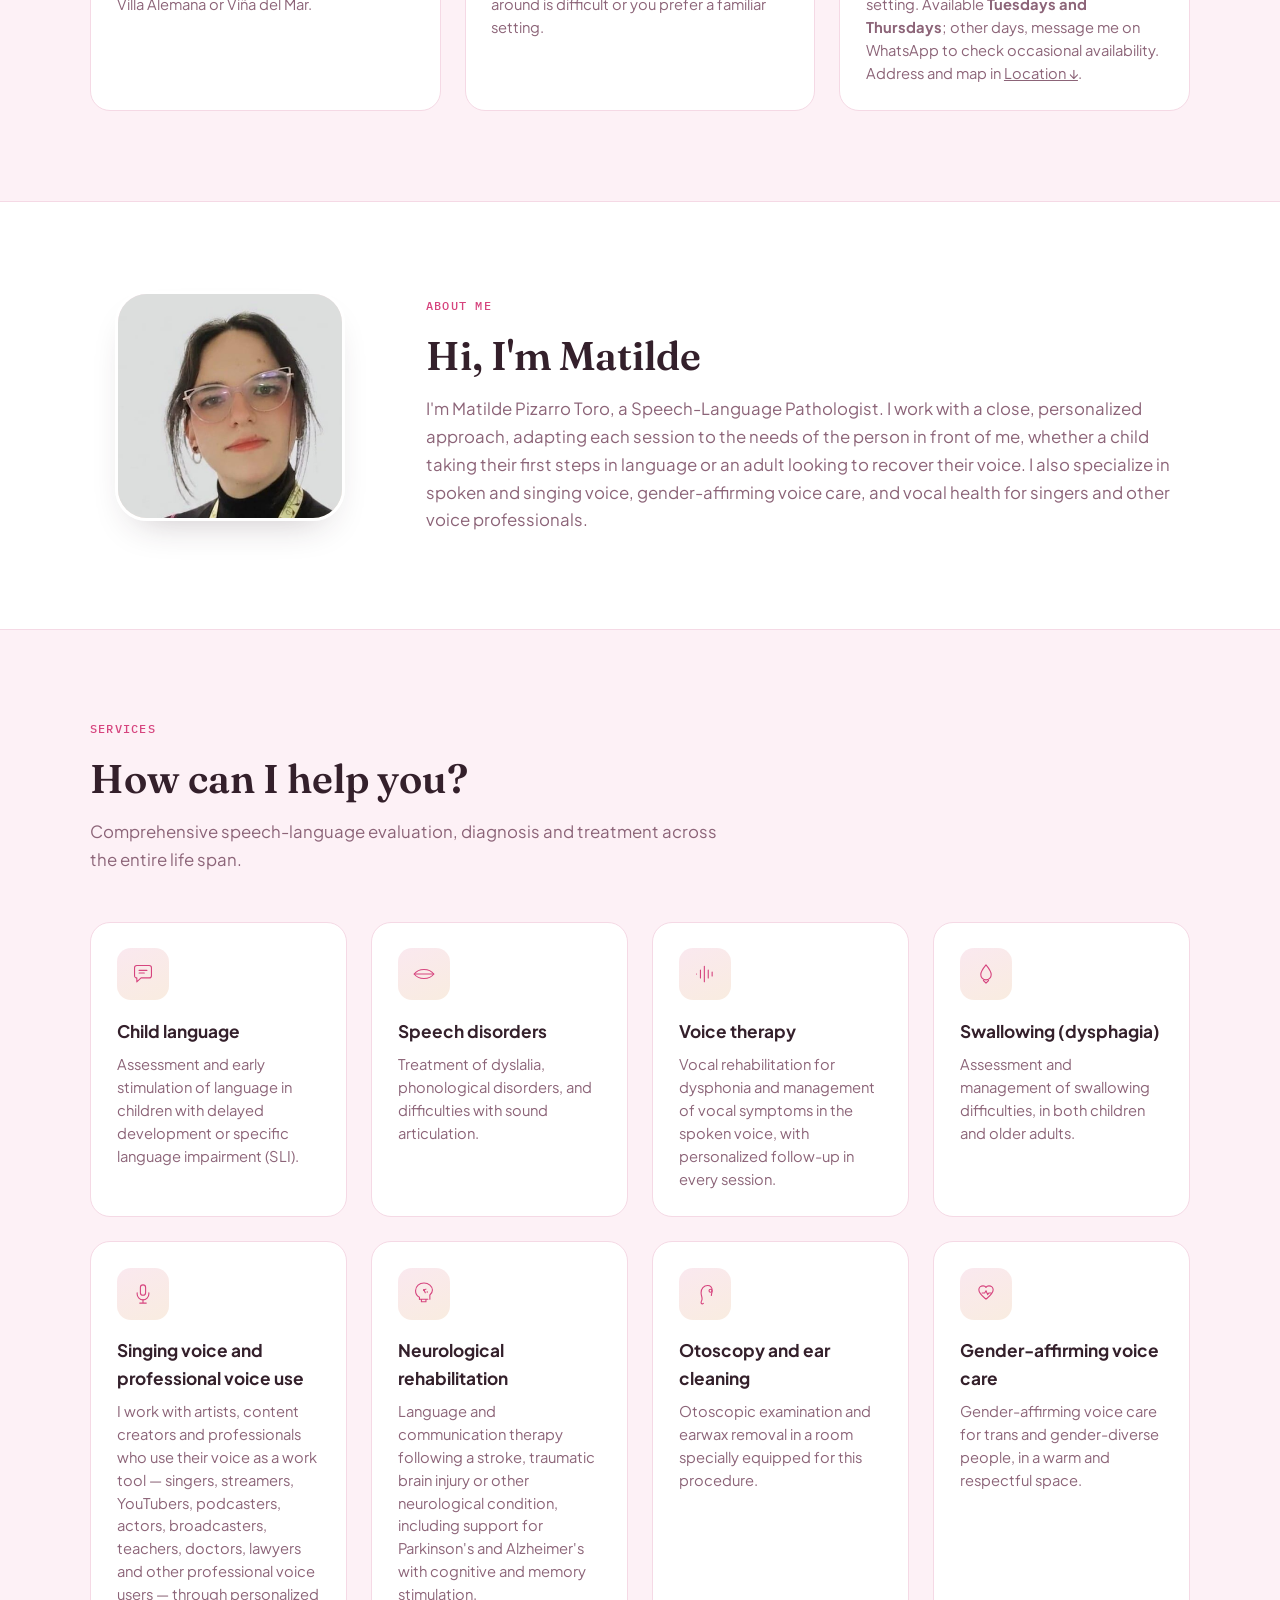
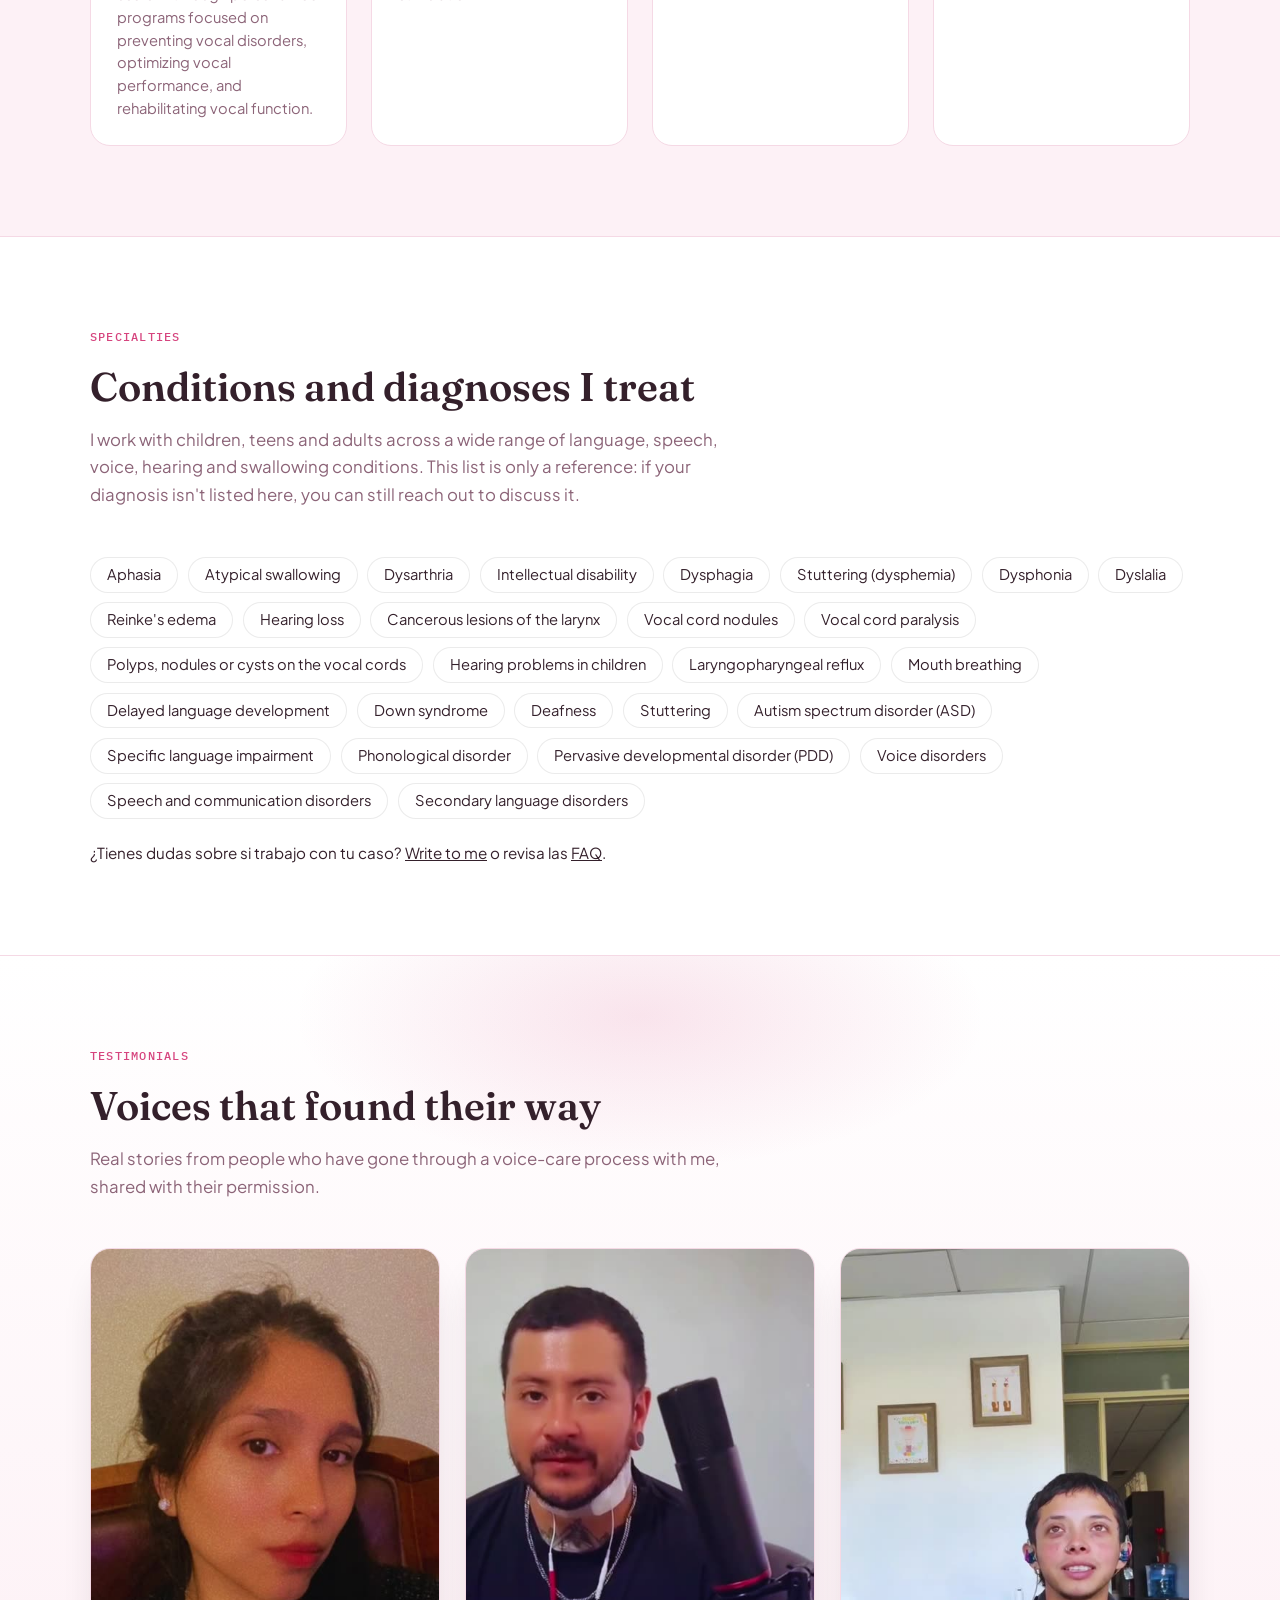
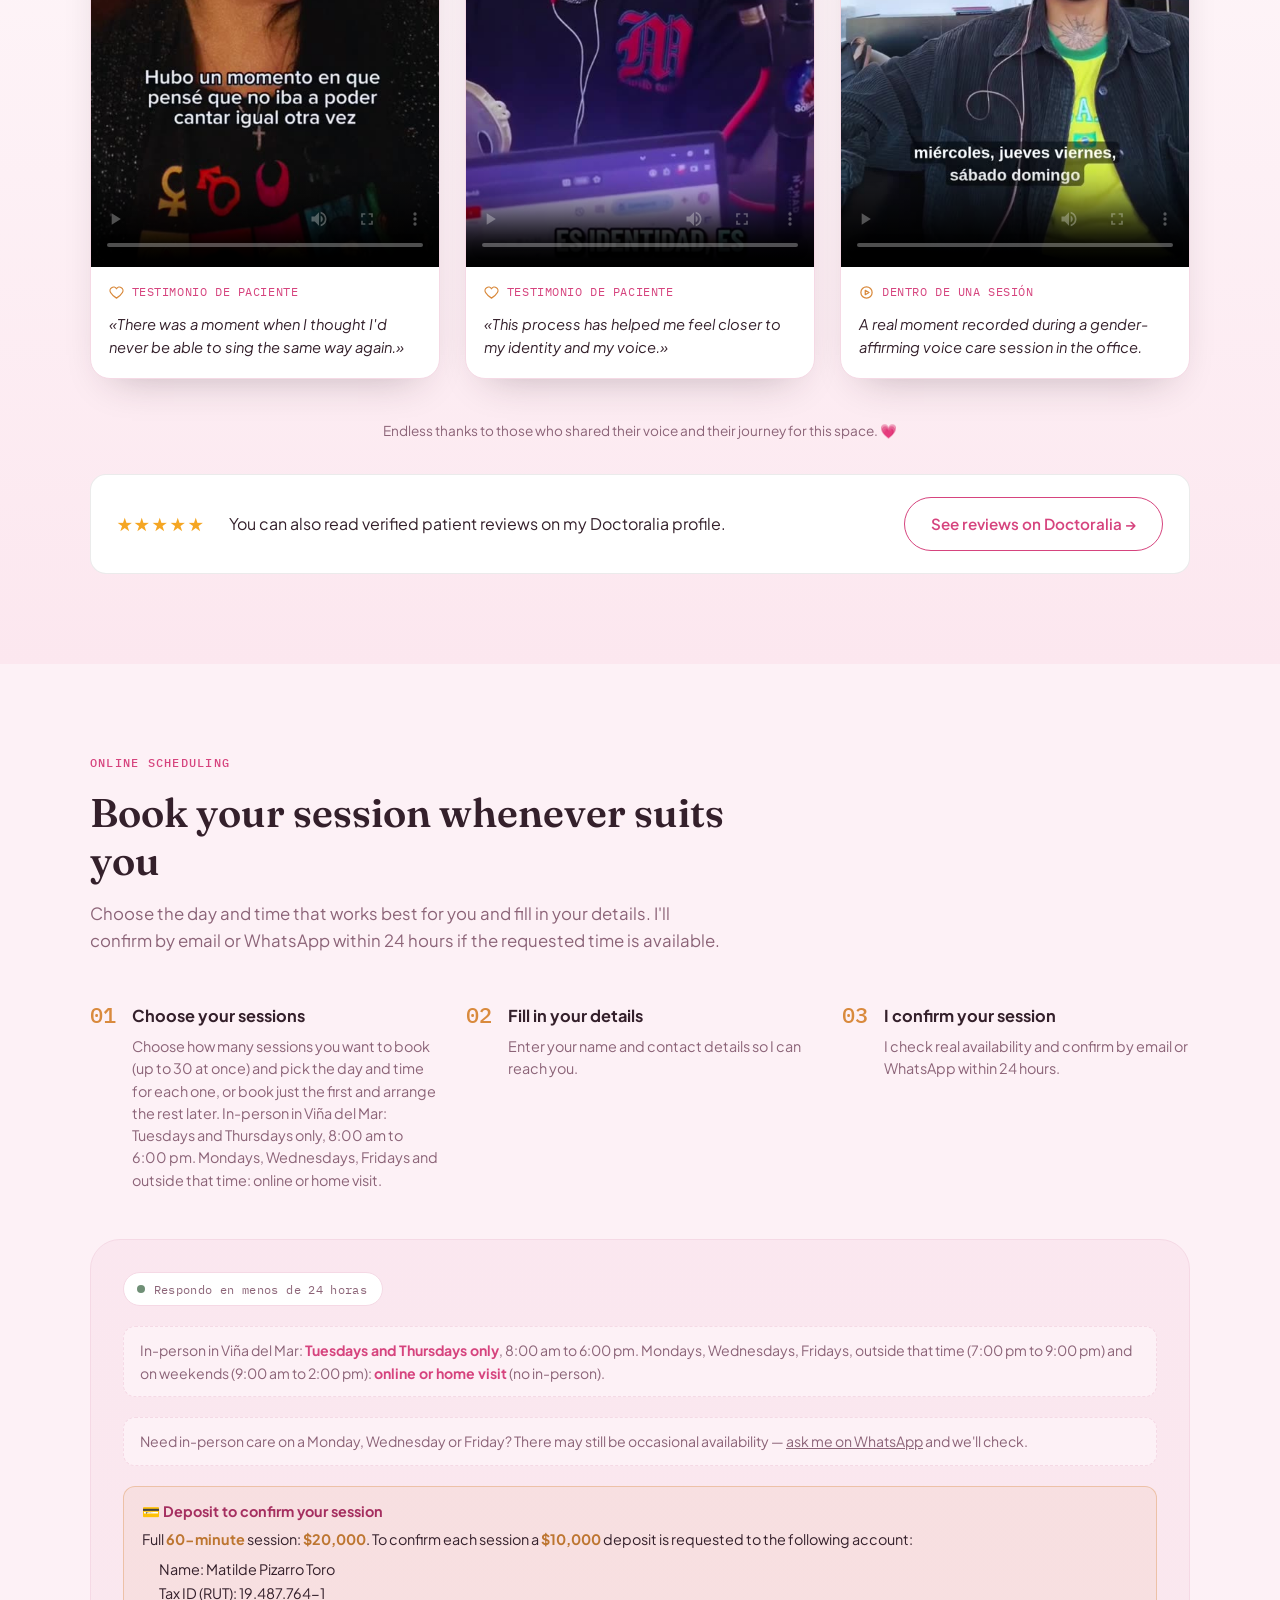
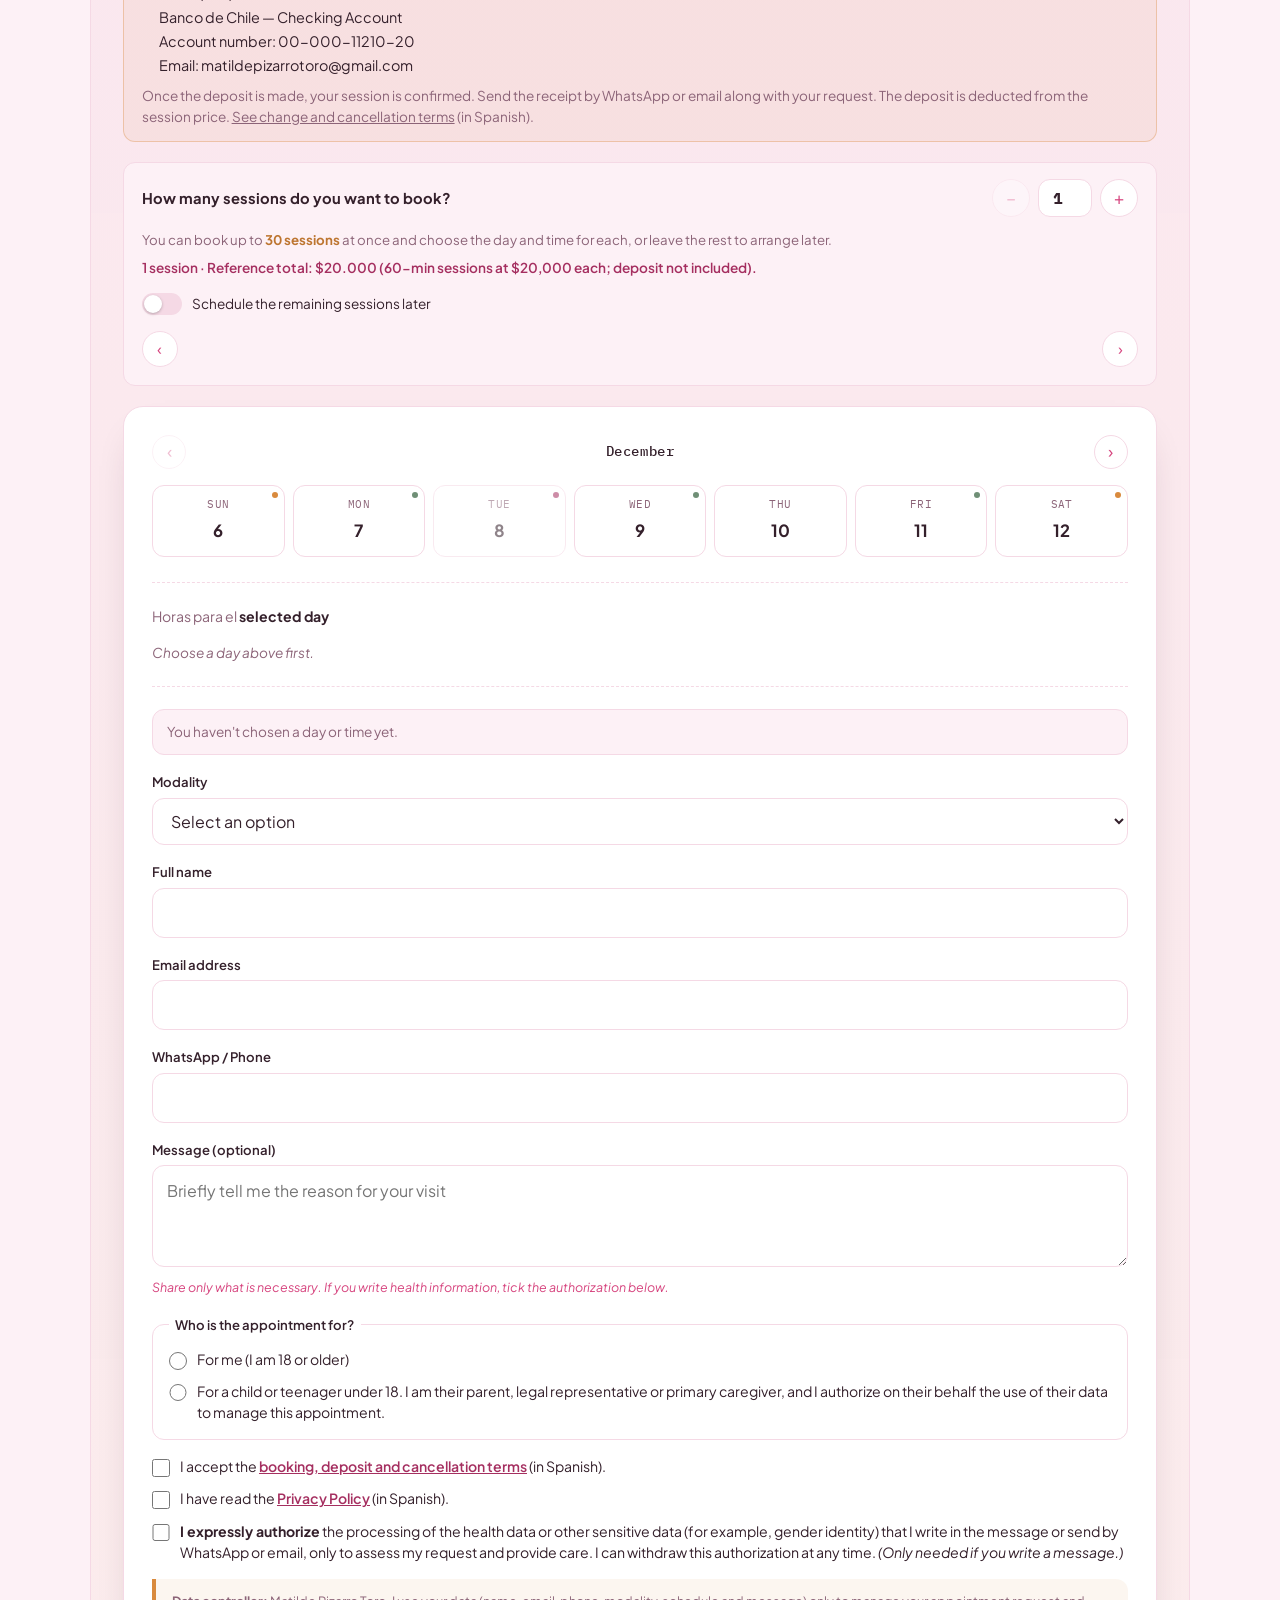
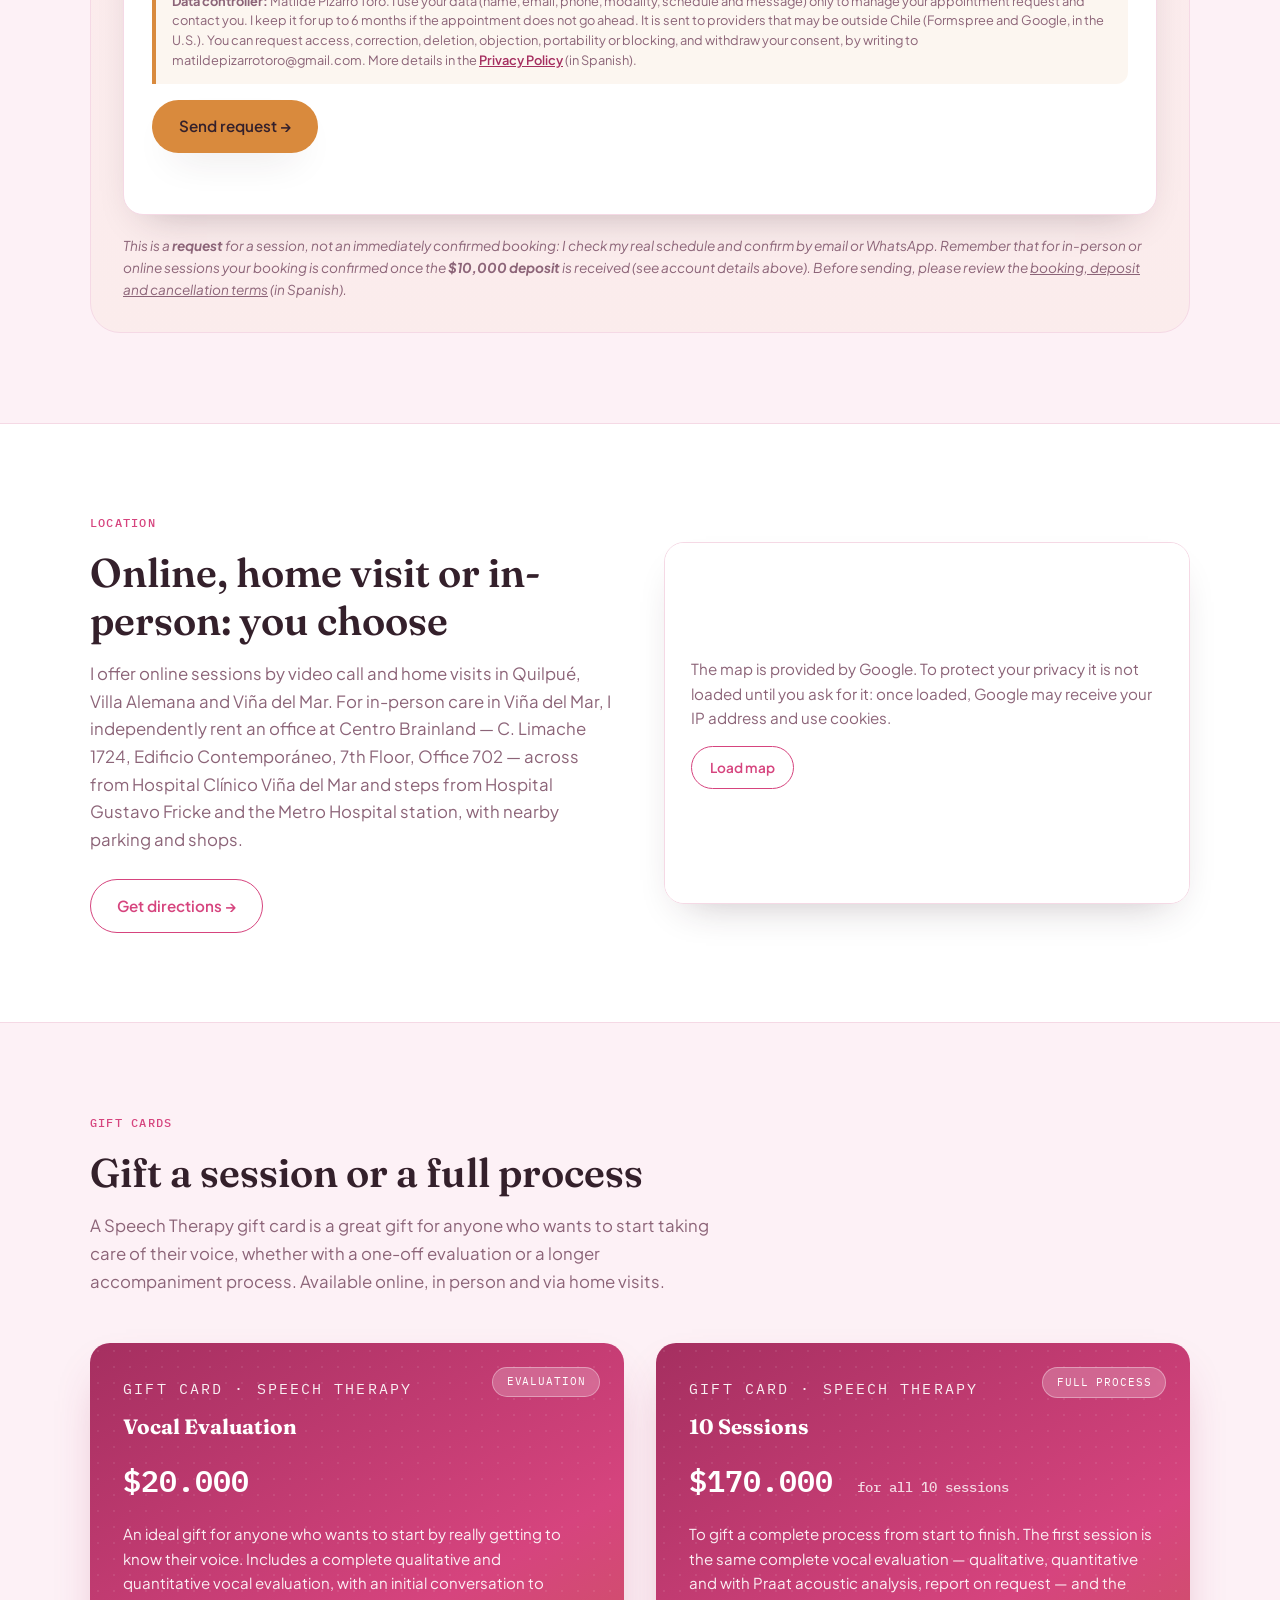
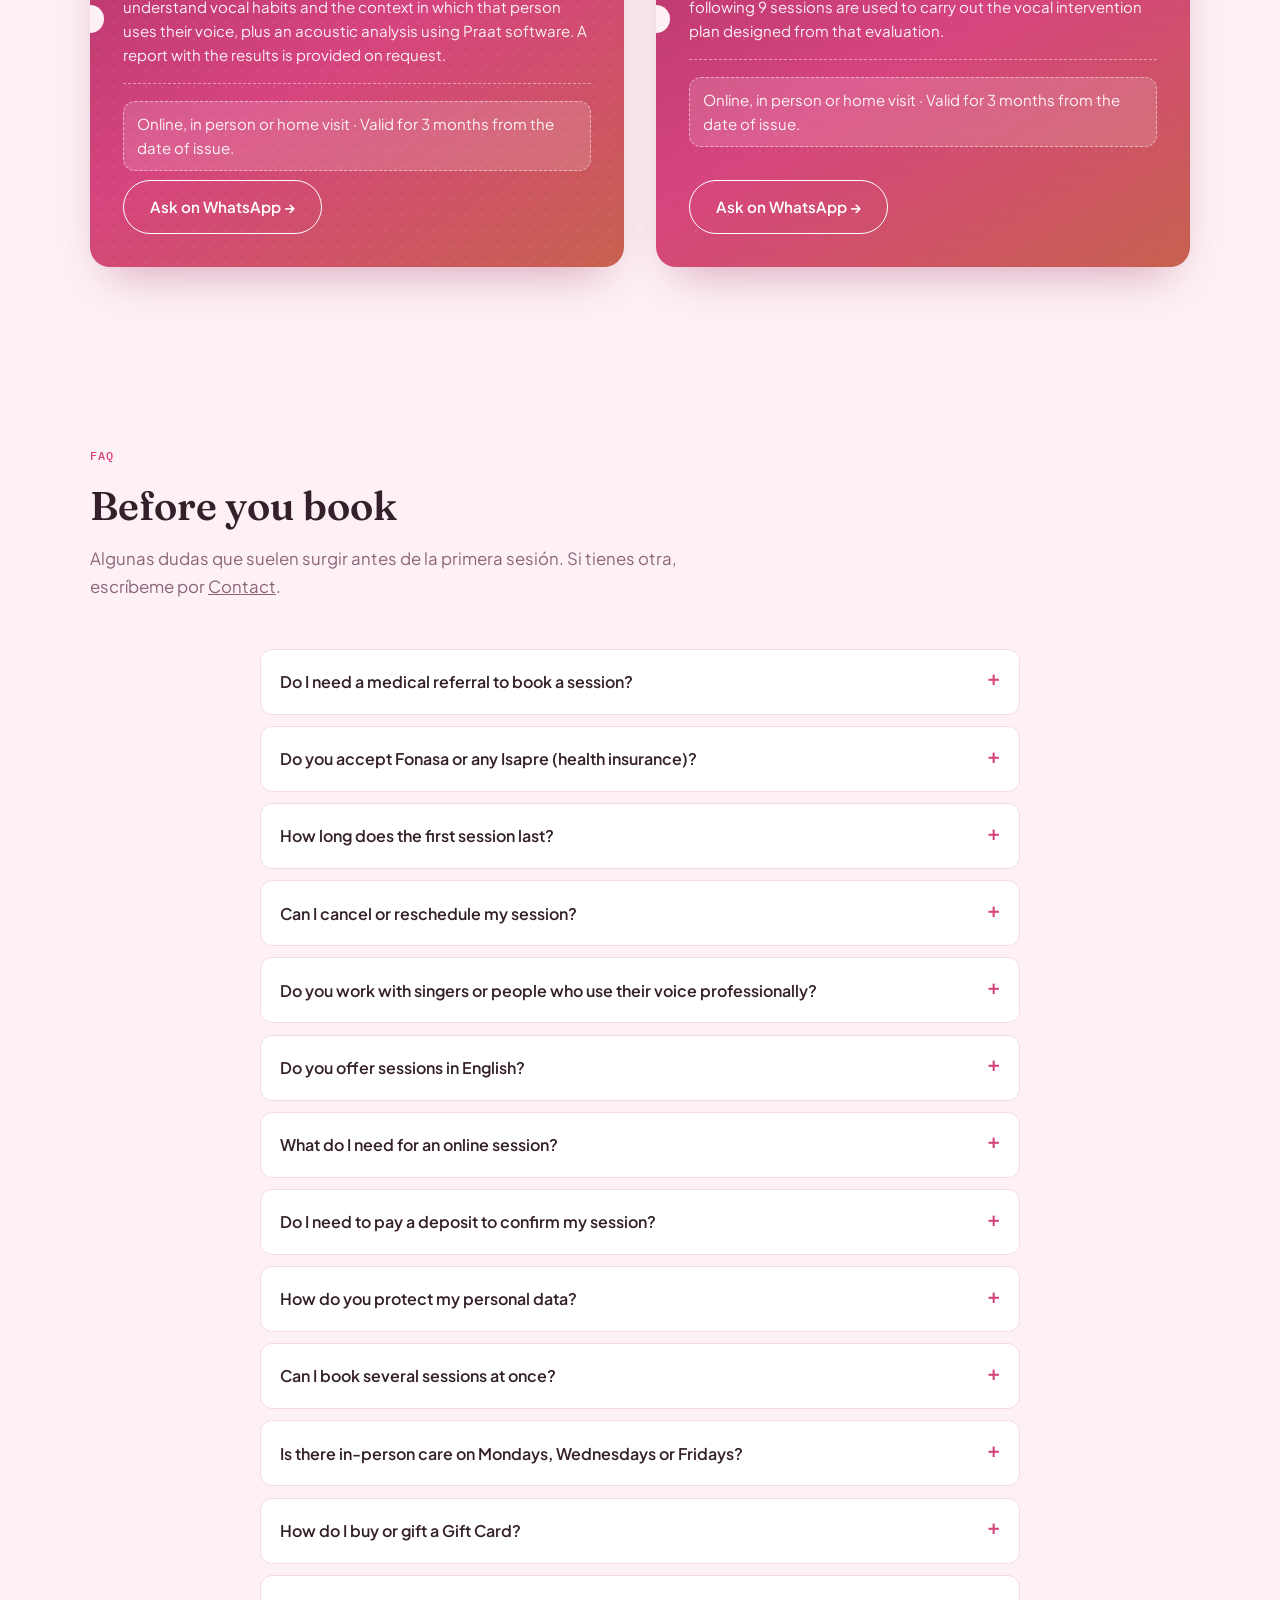
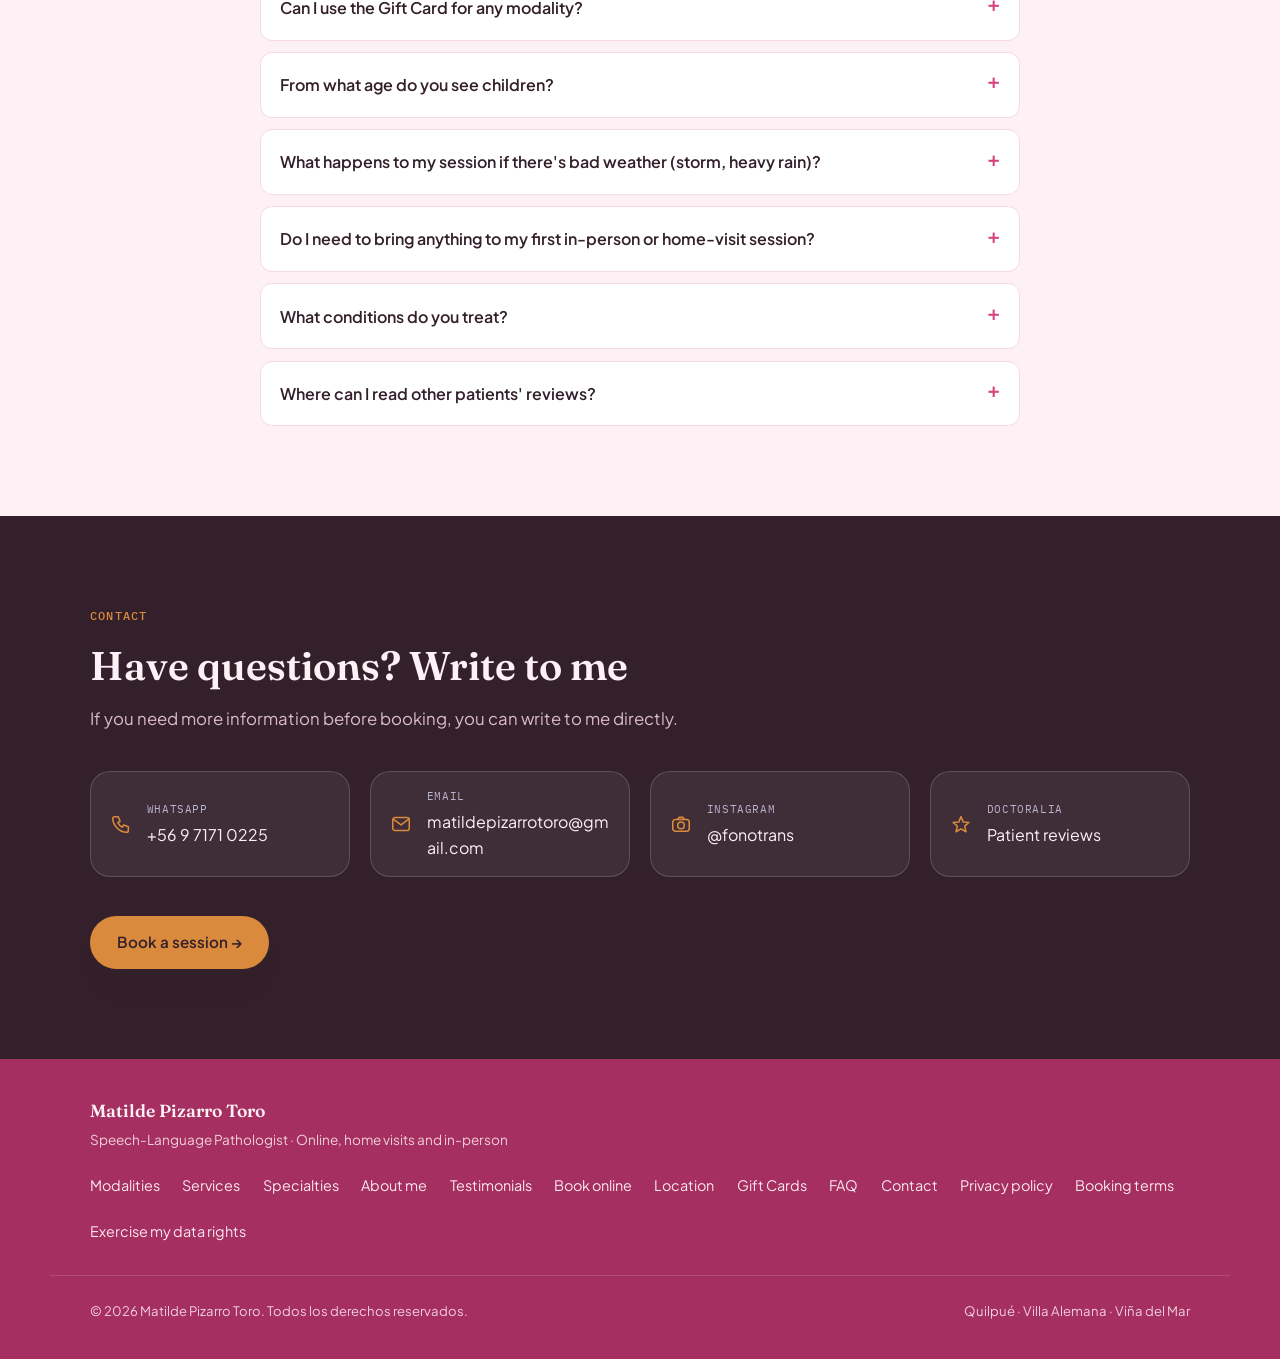
==== commit 93f0a9af: "Add files via upload" ====
--- a/index.html
+++ b/index.html
@@ -5,6 +5,22 @@
   ============================================================
   SITIO WEB — Matilde Pizarro Toro, Fonoaudióloga
   ============================================================
+  Actualización (17 de noviembre de 2026) — Ley de Datos Personales y
+  condiciones de reserva:
+    - Nuevas páginas: privacidad.html (Política de Privacidad con los 12
+      contenidos del art. 14 ter, fecha y versión) y condiciones.html
+      (reserva, abono, cambios, cancelación y retracto).
+    - Formulario de Agenda: pregunta si la atención es para un adulto o
+      para una persona menor de 18 años, pide aceptar las condiciones y
+      confirmar la lectura de la política (casillas sin marcar) y pide
+      consentimiento expreso para datos de salud solo si se escribe un
+      mensaje. Cada envío guarda constancia (fecha, hora y versión).
+    - El nombre ya NO se guarda en la Google Sheet del calendario
+      (BOOKING_CONFIG.storeNameInSheet = false). Ver Code.gs.
+    - El mapa de Google solo se carga si la persona aprieta el botón.
+    - Enlaces a privacidad, condiciones y ejercicio de derechos en el pie.
+    - FAQ: cancelación actualizada y nueva pregunta sobre datos personales.
+
   Última actualización (21 de agosto de 2026):
     - Agenda: ahora se pueden agendar VARIAS SESIONES en una misma
       solicitud (hasta 30 de una vez, ver
@@ -181,6 +197,7 @@
 <title>Matilde Pizarro Toro | Fonoaudióloga en Quilpué, Villa Alemana y Viña del Mar</title>
 <meta name="description" content="Matilde Pizarro Toro, Fonoaudióloga. Evaluación y tratamiento de lenguaje, habla, voz y deglución para niños y adultos, otoscopia y acompañamiento vocal afirmativo. Sesiones online, a domicilio en Quilpué, Villa Alemana y Viña del Mar, y presencial en Viña del Mar. Reserva tu hora en línea.">
 <meta name="theme-color" content="#D6447E">
+<meta name="referrer" content="strict-origin-when-cross-origin">
 <meta property="og:type" content="website">
 <meta property="og:title" content="Matilde Pizarro Toro | Fonoaudióloga en Quilpué, Villa Alemana y Viña del Mar">
 <meta property="og:description" content="Evaluación y tratamiento de lenguaje, habla, voz y deglución para niños y adultos. Online, a domicilio y presencial. Reserva tu hora en línea.">
@@ -679,6 +696,20 @@
 .footer-links a:hover{color:var(--amber);}
 .footer-bottom{margin-top:2rem;padding-top:1.5rem;border-top:1px solid rgba(255,255,255,.14);font-size:.82rem;color:#F0CEDC;display:flex;justify-content:space-between;flex-wrap:wrap;gap:.5rem;}
 .footer-bottom .fill-me{color:#FBE7EF;border-bottom-color:var(--amber);}
+
+/* ============================================================
+   PRIVACIDAD Y CONSENTIMIENTOS (Ley de Datos Personales)
+   ============================================================ */
+.consent-fieldset{border:1.5px solid var(--line);border-radius:var(--radius-sm);padding:.9rem 1rem 1rem;margin:0;background:var(--paper-alt);display:grid;gap:.65rem;min-width:0;}
+.consent-fieldset legend{font-size:.82rem;font-weight:600;color:var(--ink);padding:0 .4rem;}
+.consent-block{display:grid;gap:.7rem;}
+.check-row{display:flex;align-items:flex-start;gap:.65rem;font-size:.88rem;line-height:1.5;font-weight:400;color:var(--ink);cursor:pointer;}
+.check-row input{margin:.2rem 0 0;width:1.1rem;height:1.1rem;flex:none;accent-color:var(--voice);cursor:pointer;}
+.check-row a{color:var(--voice-deep);font-weight:600;}
+.booking-notice{font-size:.8rem;line-height:1.55;color:var(--ink-soft);margin:0;padding:.8rem 1rem;border-left:4px solid var(--amber);background:rgba(217,138,61,.08);border-radius:0 var(--radius-sm) var(--radius-sm) 0;}
+.booking-notice a{color:var(--voice-deep);font-weight:600;}
+.map-consent{display:flex;flex-direction:column;align-items:flex-start;justify-content:center;gap:1rem;min-height:360px;padding:1.6rem;background:var(--paper-alt);}
+.map-consent p{margin:0;max-width:46ch;font-size:.95rem;color:var(--ink-soft);}
 </style>
 </head>
 <body>
@@ -1065,7 +1096,7 @@
             <li data-i18n="t120">N° de cuenta: 00-000-11210-20</li>
             <li data-i18n="t121">Correo: matildepizarrotoro@gmail.com</li>
           </ul>
-          <p data-i18n-html="h9" class="deposit-foot">Con el abono realizado, tu hora queda confirmada. Envía el comprobante por WhatsApp o correo junto con tu solicitud. <span class="fill-me">Si agendas varias sesiones, avísame si el abono se pide por cada sesión o solo por la primera.</span></p>
+          <p data-i18n-html="h9" class="deposit-foot">Con el abono realizado, tu hora queda confirmada. Envía el comprobante por WhatsApp o correo junto con tu solicitud. El abono se descuenta del valor de la sesión. <a href="condiciones.html#cancelar">Ver condiciones de cambio y cancelación</a>.</p>
         </div>
 
         <div class="sessions-picker" id="sessionsPicker">
@@ -1129,6 +1160,10 @@
             <input type="hidden" name="cantidad_sesiones" id="formSessionsCount" value="1">
             <input type="hidden" name="agendar_luego" id="formScheduleLater" value="No">
             <input type="hidden" name="sesiones_detalle" id="formSessionsDetail" value="">
+            <input type="hidden" name="constancia_condiciones_reserva" id="formConsentTerms" value="">
+            <input type="hidden" name="constancia_lectura_politica_privacidad" id="formConsentPrivacy" value="">
+            <input type="hidden" name="constancia_consentimiento_datos_sensibles" id="formConsentHealth" value="">
+            <input type="hidden" name="constancia_fecha_hora" id="formConsentTime" value="">
             <input type="text" name="_gotcha" class="visually-hidden" tabindex="-1" autocomplete="off">
 
             <p data-i18n="t127" class="booking-selected-summary" id="bookingSummary">Aún no has elegido día ni hora.</p>
@@ -1157,15 +1192,30 @@
             </div>
             <div class="form-row">
               <label data-i18n="t133" for="bf-message">Mensaje (opcional)</label>
-              <textarea id="bf-message" name="message" rows="3" data-i18n-placeholder="t213" placeholder="Cuéntame brevemente el motivo de la consulta"></textarea>
+              <textarea id="bf-message" name="message" rows="3" data-i18n-placeholder="t213" placeholder="Cuéntame brevemente el motivo de la consulta" aria-describedby="bf-message-hint"></textarea>
+              <p class="form-hint" id="bf-message-hint" data-i18n="lg_msg_hint">Comparte solo lo necesario. Si escribes datos de salud, marca la autorización de más abajo.</p>
             </div>
+
+            <fieldset class="consent-fieldset">
+              <legend data-i18n="lg_who_legend">¿Para quién es la atención?</legend>
+              <label class="check-row"><input type="radio" name="titular_atencion" value="Para la propia persona (mayor de 18 años)" required><span data-i18n="lg_who_adult">Para mí (tengo 18 años o más)</span></label>
+              <label class="check-row"><input type="radio" name="titular_atencion" value="Para menor de 18 años (solicita su representante o cuidador/a)" required><span data-i18n="lg_who_minor">Para un niño, niña o adolescente menor de 18 años. Soy su madre, padre, representante legal o quien tiene su cuidado personal, y autorizo en su nombre el uso de sus datos para gestionar esta hora.</span></label>
+            </fieldset>
+
+            <div class="consent-block">
+              <label class="check-row"><input type="checkbox" id="bf-terms" required><span data-i18n-html="lg_terms_label">Acepto las <a href="condiciones.html" target="_blank" rel="noopener">condiciones de reserva, abono y cancelación</a>.</span></label>
+              <label class="check-row"><input type="checkbox" id="bf-privacy" required><span data-i18n-html="lg_privacy_label">He leído la <a href="privacidad.html" target="_blank" rel="noopener">Política de Privacidad</a>.</span></label>
+              <label class="check-row"><input type="checkbox" id="bf-health"><span data-i18n-html="lg_health_label"><strong>Autorizo expresamente</strong> que se traten los datos de salud u otros datos sensibles (por ejemplo, identidad de género) que escriba en el mensaje o envíe por WhatsApp o correo, solo para evaluar mi solicitud y atenderme. Puedo retirar esta autorización cuando quiera. <em>(Solo es necesaria si escribes un mensaje.)</em></span></label>
+            </div>
+
+            <p class="booking-notice" data-i18n-html="lg_notice"><strong>Responsable:</strong> Matilde Pizarro Toro. Uso tus datos (nombre, correo, teléfono, modalidad, horario y mensaje) solo para gestionar tu solicitud de hora y contactarte. Los guardo hasta 6 meses si la hora no se concreta. Se envían a proveedores que pueden estar fuera de Chile (Formspree y Google, en EE. UU.). Puedes pedir acceso, rectificación, supresión, oposición, portabilidad o bloqueo, y retirar tu consentimiento, escribiendo a matildepizarrotoro@gmail.com. Más detalles en la <a href="privacidad.html" target="_blank" rel="noopener">Política de Privacidad</a>.</p>
 
             <button data-i18n="t134" type="submit" class="btn btn-primary" id="bookingSubmit">Enviar solicitud de hora →</button>
             <p class="booking-status" id="bookingStatus" role="status" aria-live="polite"></p>
           </form>
         </div>
 
-        <p class="agenda-note" data-i18n-html="h5">Esto es una <strong>solicitud</strong> de hora, no una reserva confirmada de inmediato: reviso mi agenda real y te confirmo por correo o WhatsApp. Recuerda que para atenciones presenciales u online tu hora queda confirmada una vez recibido el <strong>abono de $10.000</strong> (ver detalles de la cuenta más arriba).</p>
+        <p class="agenda-note" data-i18n-html="h5">Esto es una <strong>solicitud</strong> de hora, no una reserva confirmada de inmediato: reviso mi agenda real y te confirmo por correo o WhatsApp. Recuerda que para atenciones presenciales u online tu hora queda confirmada una vez recibido el <strong>abono de $10.000</strong> (ver detalles de la cuenta más arriba). Antes de enviar, revisa las <a href="condiciones.html" target="_blank" rel="noopener">condiciones de reserva, abono y cancelación</a>.</p>
       </div>
     </div>
   </section>
@@ -1179,8 +1229,11 @@
         <p data-i18n="t139" class="section-lead">Hago sesiones online por videollamada y a domicilio en Quilpué, Villa Alemana y Viña del Mar. Para la atención presencial en Viña del Mar, arriendo de forma independiente un box en Centro Brainland — C. Limache 1724, Edificio Contemporáneo, Piso 7, Oficina 702 — frente al Hospital Clínico Viña del Mar y a pasos del Hospital Gustavo Fricke y el Metro Hospital, con estacionamientos y comercios cercanos.</p>
         <a data-i18n="t140" class="btn btn-ghost" href="https://maps.google.com/?q=-33.02921659999999,-71.53960959999999" target="_blank" rel="noopener noreferrer">Cómo llegar →</a>
       </div>
-      <div class="map-frame reveal">
-        <iframe src="https://www.google.com/maps?q=-33.0292166,-71.5396096&z=16&output=embed" title="Mapa de ubicación — Viña del Mar" loading="lazy" referrerpolicy="no-referrer-when-downgrade"></iframe>
+      <div class="map-frame reveal" id="mapFrame">
+        <div class="map-consent" id="mapConsent">
+          <p data-i18n="lg_map_text">El mapa lo entrega Google. Para proteger tu privacidad no se carga hasta que lo pides: al cargarlo, Google puede recibir tu IP y usar cookies.</p>
+          <button type="button" class="btn btn-ghost btn-sm" id="mapLoadBtn" data-i18n="lg_map_btn">Cargar mapa</button>
+        </div>
       </div>
     </div>
   </section>
@@ -1249,7 +1302,7 @@
 
         <details class="faq-item">
           <summary data-i18n="t166">¿Puedo cancelar o reprogramar mi hora?</summary>
-          <p data-i18n="t167">Sí, solo avísame con la mayor anticipación posible por WhatsApp para liberar el horario y coordinar uno nuevo.</p>
+          <p data-i18n-html="lg_cancel_faq">Sí. Con 24 horas o más de aviso (por WhatsApp o correo) puedes reagendar sin costo y tu abono se traslada a la nueva hora, o cancelar y te lo devuelvo. Con menos aviso o si no te presentas, el abono no se devuelve, salvo urgencias de salud o fuerza mayor. Además, como contratas por internet, tienes derecho a retractarte dentro de 10 días y antes de la sesión. Todos los detalles están en las <a href="condiciones.html#cancelar">condiciones de reserva</a>.</p>
         </details>
 
         <details class="faq-item">
@@ -1270,6 +1323,11 @@
         <details class="faq-item">
           <summary data-i18n="t174">¿Necesito pagar un abono para confirmar mi hora?</summary>
           <p data-i18n-html="h1">Sí. Para atenciones presenciales u online se solicita un abono de <span class="fill-me">$10.000</span> a la cuenta Matilde Pizarro Toro, RUT 19.487.764-1, Banco de Chile, Cuenta Vista N° 00-000-11210-20 (matildepizarrotoro@gmail.com). Con el abono realizado y el comprobante enviado por WhatsApp o correo, tu hora queda confirmada.</p>
+        </details>
+
+        <details class="faq-item">
+          <summary data-i18n="lg_faq_data_q">¿Cómo cuidan mis datos personales?</summary>
+          <p data-i18n-html="lg_faq_data_a">Pido solo lo necesario para gestionar tu hora y no uso tus datos para publicidad ni los vendo. Los datos de salud y otros datos sensibles los trato con tu autorización o cuando la ley lo permite para atenderte, y para menores de edad necesito la autorización de su madre, padre o representante. Puedes pedir acceso, corrección, eliminación, oposición, portabilidad o bloqueo, y retirar tu consentimiento cuando quieras. Todo está explicado en la <a href="privacidad.html">Política de Privacidad</a>.</p>
         </details>
 
         <details class="faq-item">
@@ -1373,6 +1431,9 @@
       <a data-i18n="t209" href="#gift-cards">Gift Cards</a>
       <a data-i18n="t210" href="#faq">Preguntas frecuentes</a>
       <a data-i18n="t211" href="#contacto">Contacto</a>
+      <a data-i18n="lg_footer_privacy" href="privacidad.html">Política de privacidad</a>
+      <a data-i18n="lg_footer_terms" href="condiciones.html">Condiciones de reserva</a>
+      <a data-i18n="lg_footer_rights" href="privacidad.html#derechos">Ejercer mis derechos</a>
     </nav>
   </div>
   <div class="container footer-bottom">
@@ -1382,7 +1443,7 @@
 </footer>
 
 <script>
-var I18N_STATIC = {"text": {"t1": {"es": "Matilde Pizarro", "en": "Matilde Pizarro"}, "t2": {"es": "Fonoaudióloga", "en": "Speech-Language Pathologist"}, "t3": {"es": "Modalidades", "en": "Modalities"}, "t4": {"es": "Sobre mí", "en": "About me"}, "t5": {"es": "Servicios", "en": "Services"}, "t6": {"es": "Especialidades", "en": "Specialties"}, "t7": {"es": "Testimonios", "en": "Testimonials"}, "t8": {"es": "Agenda", "en": "Book online"}, "t9": {"es": "Ubicación", "en": "Location"}, "t10": {"es": "Gift Cards", "en": "Gift Cards"}, "t11": {"es": "FAQ", "en": "FAQ"}, "t12": {"es": "Contacto", "en": "Contact"}, "t13": {"es": "Reservar hora", "en": "Book a session"}, "t14": {"es": "Reservar hora", "en": "Book a session"}, "t15": {"es": "Fonoaudióloga · Online, a domicilio y presencial", "en": "Speech-Language Pathologist · Online, home visits and in-person"}, "t17": {"es": "Matilde Pizarro Toro · Lenguaje, habla, voz y deglución para niños y adultos.", "en": "Matilde Pizarro Toro · Language, speech, voice and swallowing for children and adults."}, "t18": {"es": "Sesiones online, a domicilio en Quilpué, Villa Alemana y Viña del Mar, y también presenciales en Viña del Mar. Elige el día y la hora que más te acomode y te confirmo en menos de 24 horas.", "en": "Online sessions, home visits in Quilpué, Villa Alemana and Viña del Mar, and in-person sessions in Viña del Mar. Choose the day and time that suits you best and I'll confirm within 24 hours."}, "t19": {"es": "Solicitar hora →", "en": "Book a session →"}, "t20": {"es": "Ver especialidades", "en": "See specialties"}, "t21": {"es": "ATENCIÓN", "en": "CARE FOR"}, "t22": {"es": "Niños y adultos", "en": "Children and adults"}, "t23": {"es": "MODALIDAD", "en": "MODALITY"}, "t24": {"es": "Online · Domicilio · Presencial", "en": "Online · Home visit · In-person"}, "t25": {"es": "UBICACIÓN", "en": "LOCATION"}, "t26": {"es": "Quilpué · Villa Alemana · Viña del Mar", "en": "Quilpué · Villa Alemana · Viña del Mar"}, "t27": {"es": "IDIOMAS", "en": "LANGUAGES"}, "t28": {"es": "Español · Inglés (certificación B1 TOEIC Bridge)", "en": "Spanish · English (B1 TOEIC Bridge certification)"}, "t29": {"es": "Modalidades", "en": "Modalities"}, "t30": {"es": "Elige cómo prefieres atenderte", "en": "Choose how you'd like to be seen"}, "t31": {"es": "Trabajo de forma online, a domicilio y presencial, para que la terapia se adapte a tu rutina y no al revés.", "en": "I work online, through home visits, and in person, so therapy adapts to your routine — not the other way around."}, "t32": {"es": "Online", "en": "Online"}, "t33": {"es": "Sesiones por videollamada, ideales si prefieres atenderte desde casa o estás fuera de Quilpué, Villa Alemana o Viña del Mar.", "en": "Video call sessions, ideal if you'd rather be seen from home or live outside Quilpué, Villa Alemana or Viña del Mar."}, "t34": {"es": "A domicilio", "en": "Home visits"}, "t35": {"es": "Voy a tu casa en Quilpué, Villa Alemana y Viña del Mar — ideal si te complica trasladarte o prefieres un ambiente conocido.", "en": "I come to your home in Quilpué, Villa Alemana and Viña del Mar — ideal if getting around is difficult or you prefer a familiar setting."}, "t36": {"es": "Presencial", "en": "In-person"}, "t37": {"es": "Ubicación ↓", "en": "Location ↓"}, "t38": {"es": "Sobre mí", "en": "About me"}, "t39": {"es": "Hola, soy Matilde", "en": "Hi, I'm Matilde"}, "t40": {"es": "Soy Matilde Pizarro Toro, Fonoaudióloga. Trabajo con un enfoque cercano y personalizado, adaptando cada sesión a las necesidades de quien tengo enfrente, sea un niño dando sus primeros pasos en el lenguaje o un adulto que busca recuperar su voz. Además, me especializo en voz hablada y cantada, acompañamiento vocal afirmativo y salud vocal para cantantes y otros profesionales de la voz.", "en": "I'm Matilde Pizarro Toro, a Speech-Language Pathologist. I work with a close, personalized approach, adapting each session to the needs of the person in front of me, whether a child taking their first steps in language or an adult looking to recover their voice. I also specialize in spoken and singing voice, gender-affirming voice care, and vocal health for singers and other voice professionals."}, "t41": {"es": "Servicios", "en": "Services"}, "t42": {"es": "¿En qué puedo ayudarte?", "en": "How can I help you?"}, "t43": {"es": "Evaluación, diagnóstico y tratamiento fonoaudiológico integral a lo largo de todo el ciclo vital.", "en": "Comprehensive speech-language evaluation, diagnosis and treatment across the entire life span."}, "t44": {"es": "Lenguaje infantil", "en": "Child language"}, "t45": {"es": "Evaluación y estimulación temprana del lenguaje en niños con retraso o trastorno específico del lenguaje (TEL).", "en": "Assessment and early stimulation of language in children with delayed development or specific language impairment (SLI)."}, "t46": {"es": "Trastornos del habla", "en": "Speech disorders"}, "t47": {"es": "Tratamiento de dislalias, trastornos fonológicos y dificultades en la articulación de sonidos.", "en": "Treatment of dyslalia, phonological disorders, and difficulties with sound articulation."}, "t48": {"es": "Terapia de voz", "en": "Voice therapy"}, "t49": {"es": "Rehabilitación vocal para disfonías y manejo de síntomas vocales en la voz hablada, con seguimiento personalizado en cada sesión.", "en": "Vocal rehabilitation for dysphonia and management of vocal symptoms in the spoken voice, with personalized follow-up in every session."}, "t50": {"es": "Deglución (disfagia)", "en": "Swallowing (dysphagia)"}, "t51": {"es": "Evaluación y manejo de dificultades para tragar, tanto en niños como en personas mayores.", "en": "Assessment and management of swallowing difficulties, in both children and older adults."}, "t52": {"es": "Voz cantada y uso profesional de la voz", "en": "Singing voice and professional voice use"}, "t53": {"es": "Trabajo con artistas, creadores de contenido y profesionales que utilizan su voz como herramienta de trabajo, como cantantes, streamers, youtubers, podcasters, actores, locutores, docentes, médicos, abogados y otros usuarios de voz profesional, mediante programas personalizados orientados a la prevención de trastornos vocales, la optimización del rendimiento vocal y la rehabilitación de la función vocal.", "en": "I work with artists, content creators and professionals who use their voice as a work tool — singers, streamers, YouTubers, podcasters, actors, broadcasters, teachers, doctors, lawyers and other professional voice users — through personalized programs focused on preventing vocal disorders, optimizing vocal performance, and rehabilitating vocal function."}, "t54": {"es": "Rehabilitación neurológica", "en": "Neurological rehabilitation"}, "t55": {"es": "Terapia de lenguaje y comunicación tras un ACV, TEC u otra condición neurológica, incluyendo apoyo en Parkinson y Alzheimer con estimulación cognitiva y de la memoria.", "en": "Language and communication therapy following a stroke, traumatic brain injury or other neurological condition, including support for Parkinson's and Alzheimer's with cognitive and memory stimulation."}, "t56": {"es": "Otoscopia y lavado de oídos", "en": "Otoscopy and ear cleaning"}, "t57": {"es": "Revisión otoscópica y extracción de cerumen en box equipado especialmente para este procedimiento.", "en": "Otoscopic examination and earwax removal in a room specially equipped for this procedure."}, "t58": {"es": "Acompañamiento vocal afirmativo", "en": "Gender-affirming voice care"}, "t59": {"es": "Acompañamiento vocal afirmativo para personas trans y de género diverso, en un espacio cercano y respetuoso.", "en": "Gender-affirming voice care for trans and gender-diverse people, in a warm and respectful space."}, "t60": {"es": "Especialidades", "en": "Specialties"}, "t61": {"es": "Condiciones y diagnósticos que atiendo", "en": "Conditions and diagnoses I treat"}, "t62": {"es": "Trabajo con niños, jóvenes y adultos en un amplio rango de condiciones del lenguaje, el habla, la voz, la audición y la deglución. Esta lista es solo una referencia: si tu diagnóstico no aparece aquí, igual puedes escribirme para conversarlo.", "en": "I work with children, teens and adults across a wide range of language, speech, voice, hearing and swallowing conditions. This list is only a reference: if your diagnosis isn't listed here, you can still reach out to discuss it."}, "t63": {"es": "Afasia", "en": "Aphasia"}, "t64": {"es": "Deglución atípica", "en": "Atypical swallowing"}, "t65": {"es": "Disartria", "en": "Dysarthria"}, "t66": {"es": "Discapacidad intelectual", "en": "Intellectual disability"}, "t67": {"es": "Disfagia", "en": "Dysphagia"}, "t68": {"es": "Disfemia", "en": "Stuttering (dysphemia)"}, "t69": {"es": "Disfonía", "en": "Dysphonia"}, "t70": {"es": "Dislalia", "en": "Dyslalia"}, "t71": {"es": "Edema de Reinke", "en": "Reinke's edema"}, "t72": {"es": "Hipoacusia", "en": "Hearing loss"}, "t73": {"es": "Lesiones cancerosas de laringe", "en": "Cancerous lesions of the larynx"}, "t74": {"es": "Nódulos en las cuerdas vocales", "en": "Vocal cord nodules"}, "t75": {"es": "Parálisis de cuerda vocal", "en": "Vocal cord paralysis"}, "t76": {"es": "Pólipos, nódulos o quistes en cuerdas vocales", "en": "Polyps, nodules or cysts on the vocal cords"}, "t77": {"es": "Problemas de audición en niños", "en": "Hearing problems in children"}, "t78": {"es": "Reflujo laringo-faríngeo", "en": "Laryngopharyngeal reflux"}, "t79": {"es": "Respiración bucal", "en": "Mouth breathing"}, "t80": {"es": "Retraso en el desarrollo del lenguaje", "en": "Delayed language development"}, "t81": {"es": "Síndrome de Down", "en": "Down syndrome"}, "t82": {"es": "Sordera", "en": "Deafness"}, "t83": {"es": "Tartamudez", "en": "Stuttering"}, "t84": {"es": "Trastorno del espectro autista (TEA)", "en": "Autism spectrum disorder (ASD)"}, "t85": {"es": "Trastorno específico del lenguaje", "en": "Specific language impairment"}, "t86": {"es": "Trastorno fonológico", "en": "Phonological disorder"}, "t87": {"es": "Trastorno generalizado del desarrollo (TGD)", "en": "Pervasive developmental disorder (PDD)"}, "t88": {"es": "Trastornos de la voz", "en": "Voice disorders"}, "t89": {"es": "Trastornos del habla y de la comunicación", "en": "Speech and communication disorders"}, "t90": {"es": "Trastornos secundarios del lenguaje", "en": "Secondary language disorders"}, "t91": {"es": "Escríbeme", "en": "Write to me"}, "t92": {"es": "preguntas frecuentes", "en": "FAQ"}, "t93": {"es": "Testimonios", "en": "Testimonials"}, "t94": {"es": "Voces que encontraron su camino", "en": "Voices that found their way"}, "t95": {"es": "Relatos reales de personas que han vivido un proceso de acompañamiento vocal conmigo, compartidos con su permiso.", "en": "Real stories from people who have gone through a voice-care process with me, shared with their permission."}, "t96": {"es": "«Hubo un momento en que pensé que no iba a poder cantar igual otra vez.»", "en": "«There was a moment when I thought I'd never be able to sing the same way again.»"}, "t97": {"es": "«Este proceso me ha ayudado a sentirme más cerca de mi identidad y de mi voz.»", "en": "«This process has helped me feel closer to my identity and my voice.»"}, "t98": {"es": "Un momento real registrado durante una sesión de acompañamiento vocal afirmativo en consulta.", "en": "A real moment recorded during a gender-affirming voice care session in the office."}, "t99": {"es": "Gracias infinitas a quienes compartieron su voz y su proceso para este espacio. 💗", "en": "Endless thanks to those who shared their voice and their journey for this space. 💗"}, "t100": {"es": "También puedes leer opiniones de pacientes verificadas en mi perfil de Doctoralia.", "en": "You can also read verified patient reviews on my Doctoralia profile."}, "t101": {"es": "Ver reseñas en Doctoralia →", "en": "See reviews on Doctoralia →"}, "t102": {"es": "Agenda en línea", "en": "Online scheduling"}, "t103": {"es": "Reserva tu hora cuando te acomode", "en": "Book your session whenever suits you"}, "t104": {"es": "Elige el día y la hora que más te acomoden y completa tus datos. Te confirmo por correo o WhatsApp en menos de 24 horas si el horario solicitado está disponible.", "en": "Choose the day and time that works best for you and fill in your details. I'll confirm by email or WhatsApp within 24 hours if the requested time is available."}, "t105": {"es": "Elige tus sesiones", "en": "Choose your sessions"}, "t106": {"es": "Indica cuántas sesiones quieres agendar (hasta 30 de una vez) y elige el día y la hora de cada una, o agenda solo la primera y coordina el resto después. Presencial en Viña del Mar: solo martes y jueves de 08:00 a 18:00. Lunes, miércoles, viernes y fuera de ese horario: online o a domicilio.", "en": "Choose how many sessions you want to book (up to 30 at once) and pick the day and time for each one, or book just the first and arrange the rest later. In-person in Viña del Mar: Tuesdays and Thursdays only, 8:00 am to 6:00 pm. Mondays, Wednesdays, Fridays and outside that time: online or home visit."}, "t107": {"es": "Completa tus datos", "en": "Fill in your details"}, "t108": {"es": "Ingresa tu nombre y datos de contacto para que pueda escribirte.", "en": "Enter your name and contact details so I can reach you."}, "t109": {"es": "Te confirmo la hora", "en": "I confirm your session"}, "t110": {"es": "Reviso la disponibilidad real y te confirmo por correo o WhatsApp en menos de 24 horas.", "en": "I check real availability and confirm by email or WhatsApp within 24 hours."}, "t111": {"es": "online o a domicilio", "en": "online or home visit"}, "t112": {"es": "Aviso por temporal de lluvias:", "en": "Rainy-season notice:"}, "t113": {"es": "solo de forma online", "en": "online only"}, "t114": {"es": "💳 Abono para confirmar tu hora", "en": "💳 Deposit to confirm your session"}, "t115": {"es": "presenciales", "en": "in-person"}, "t116": {"es": "online", "en": "online"}, "t117": {"es": "Nombre: Matilde Pizarro Toro", "en": "Name: Matilde Pizarro Toro"}, "t118": {"es": "RUT: 19.487.764-1", "en": "Tax ID (RUT): 19.487.764-1"}, "t119": {"es": "Banco de Chile — Cuenta Vista", "en": "Banco de Chile — Checking Account"}, "t120": {"es": "N° de cuenta: 00-000-11210-20", "en": "Account number: 00-000-11210-20"}, "t121": {"es": "Correo: matildepizarrotoro@gmail.com", "en": "Email: matildepizarrotoro@gmail.com"}, "t122": {"es": "Con el abono realizado, tu hora queda confirmada. Envía el comprobante por WhatsApp o correo junto con tu solicitud.", "en": "Once the deposit is made, your session is confirmed. Send the receipt by WhatsApp or email along with your request."}, "t123": {"es": "día seleccionado", "en": "selected day"}, "t124": {"es": "online o a domicilio", "en": "online or home visit"}, "t125": {"es": "solo de forma online", "en": "online only"}, "t126": {"es": "Elige primero un día arriba.", "en": "Choose a day above first."}, "t127": {"es": "Aún no has elegido día ni hora.", "en": "You haven't chosen a day or time yet."}, "t128": {"es": "Modalidad", "en": "Modality"}, "t129": {"es": "Los sábados y domingos atiendo online o a domicilio (no presencial).", "en": "On Saturdays and Sundays I offer online sessions or home visits (no in-person)."}, "t130": {"es": "Nombre completo", "en": "Full name"}, "t131": {"es": "Correo electrónico", "en": "Email address"}, "t132": {"es": "WhatsApp / Teléfono", "en": "WhatsApp / Phone"}, "t133": {"es": "Mensaje (opcional)", "en": "Message (optional)"}, "t134": {"es": "Enviar solicitud de hora →", "en": "Send request →"}, "t135": {"es": "solicitud", "en": "request"}, "t136": {"es": "abono de $10.000", "en": "$10,000 deposit"}, "t137": {"es": "Ubicación", "en": "Location"}, "t138": {"es": "Online, a domicilio o presencial: tú eliges", "en": "Online, home visit or in-person: you choose"}, "t139": {"es": "Hago sesiones online por videollamada y a domicilio en Quilpué, Villa Alemana y Viña del Mar. Para la atención presencial en Viña del Mar, arriendo de forma independiente un box en Centro Brainland — C. Limache 1724, Edificio Contemporáneo, Piso 7, Oficina 702 — frente al Hospital Clínico Viña del Mar y a pasos del Hospital Gustavo Fricke y el Metro Hospital, con estacionamientos y comercios cercanos.", "en": "I offer online sessions by video call and home visits in Quilpué, Villa Alemana and Viña del Mar. For in-person care in Viña del Mar, I independently rent an office at Centro Brainland — C. Limache 1724, Edificio Contemporáneo, 7th Floor, Office 702 — across from Hospital Clínico Viña del Mar and steps from Hospital Gustavo Fricke and the Metro Hospital station, with nearby parking and shops."}, "t140": {"es": "Cómo llegar →", "en": "Get directions →"}, "t141": {"es": "Gift Cards", "en": "Gift Cards"}, "t142": {"es": "Regala una sesión o un proceso completo", "en": "Gift a session or a full process"}, "t143": {"es": "Una gift card de Fonoaudiología es un buen regalo para quien quiere empezar a cuidar su voz, ya sea con una evaluación puntual o con un proceso de acompañamiento más largo. Disponibles en modalidad online, presencial y a domicilio.", "en": "A Speech Therapy gift card is a great gift for anyone who wants to start taking care of their voice, whether with a one-off evaluation or a longer accompaniment process. Available online, in person and via home visits."}, "t144": {"es": "Evaluación", "en": "Evaluation"}, "t145": {"es": "Gift Card · Fonoaudiología", "en": "Gift Card · Speech Therapy"}, "t146": {"es": "Evaluación Vocal", "en": "Vocal Evaluation"}, "t147": {"es": "Un regalo ideal para quien quiere partir por conocer bien su voz. Incluye una evaluación vocal completa, cualitativa y cuantitativa, con una conversación inicial para entender los hábitos vocales y el contexto en el que esa persona usa su voz, además de un análisis acústico con el software Praat. Si lo solicitan, entrego un informe con los resultados.", "en": "An ideal gift for anyone who wants to start by really getting to know their voice. Includes a complete qualitative and quantitative vocal evaluation, with an initial conversation to understand vocal habits and the context in which that person uses their voice, plus an acoustic analysis using Praat software. A report with the results is provided on request."}, "t148": {"es": "Online, presencial o a domicilio · Válida desde la fecha de emisión hasta 3 meses después.", "en": "Online, in person or home visit · Valid for 3 months from the date of issue."}, "t149": {"es": "Consultar por WhatsApp →", "en": "Ask on WhatsApp →"}, "t150": {"es": "Proceso completo", "en": "Full process"}, "t151": {"es": "Gift Card · Fonoaudiología", "en": "Gift Card · Speech Therapy"}, "t152": {"es": "10 Sesiones", "en": "10 Sessions"}, "t153": {"es": "por las 10 sesiones", "en": "for all 10 sessions"}, "t154": {"es": "Para regalar un proceso completo de principio a fin. La primera sesión es la misma evaluación vocal completa —cualitativa, cuantitativa y con análisis acústico Praat, informe a petición— y las 9 sesiones siguientes se destinan a poner en marcha el plan de intervención vocal diseñado a partir de esa evaluación.", "en": "To gift a complete process from start to finish. The first session is the same complete vocal evaluation — qualitative, quantitative and with Praat acoustic analysis, report on request — and the following 9 sessions are used to carry out the vocal intervention plan designed from that evaluation."}, "t155": {"es": "Online, presencial o a domicilio · Válida desde la fecha de emisión hasta 3 meses después.", "en": "Online, in person or home visit · Valid for 3 months from the date of issue."}, "t156": {"es": "Consultar por WhatsApp →", "en": "Ask on WhatsApp →"}, "t157": {"es": "Preguntas frecuentes", "en": "FAQ"}, "t158": {"es": "Antes de agendar", "en": "Before you book"}, "t159": {"es": "Contacto", "en": "Contact"}, "t160": {"es": "¿Necesito una derivación médica para agendar?", "en": "Do I need a medical referral to book a session?"}, "t161": {"es": "No es obligatorio. Puedes agendar directamente una evaluación conmigo; si durante el proceso se necesita el apoyo de otro especialista (otorrino, neurólogo, etc.), te lo indico y podemos coordinarlo en conjunto.", "en": "It's not required. You can book an evaluation with me directly; if the support of another specialist is needed during the process (ENT, neurologist, etc.), I'll let you know and we can coordinate it together."}, "t162": {"es": "¿Atienden con Fonasa o alguna Isapre?", "en": "Do you accept Fonasa or any Isapre (health insurance)?"}, "t163": {"es": "Actualmente las sesiones se pagan de forma particular (boleta disponible); no hay convenio directo con Fonasa o Isapres.", "en": "Sessions are currently paid privately (receipt available); there is no direct agreement with Fonasa or Isapres."}, "t164": {"es": "¿Cuánto dura la primera sesión?", "en": "How long does the first session last?"}, "t165": {"es": "45 a 60 minutos", "en": "45 to 60 minutes"}, "t166": {"es": "¿Puedo cancelar o reprogramar mi hora?", "en": "Can I cancel or reschedule my session?"}, "t167": {"es": "Sí, solo avísame con la mayor anticipación posible por WhatsApp para liberar el horario y coordinar uno nuevo.", "en": "Yes, just let me know as far in advance as possible by WhatsApp so I can free up the slot and arrange a new one."}, "t168": {"es": "¿Trabajas con cantantes o personas que usan la voz de forma profesional?", "en": "Do you work with singers or people who use their voice professionally?"}, "t169": {"es": "Sí, es uno de mis focos de trabajo. Ayudo a cantantes y a personas que usan la voz para vivir —locutores, profesores, médicos, abogados— cuando pierden la voz al ensayar o presentarse, sienten tensión o dolor al cantar, o quieren potenciar su técnica vocal desde un enfoque de salud. Las sesiones son 100% personalizadas según tus objetivos vocales.", "en": "Yes, it's one of my main focuses. I help singers and people who rely on their voice for a living — broadcasters, teachers, doctors, lawyers — when they lose their voice while rehearsing or performing, feel tension or pain while singing, or want to improve their vocal technique from a health-focused approach. Sessions are 100% tailored to your vocal goals."}, "t170": {"es": "¿Hacen sesiones en inglés?", "en": "Do you offer sessions in English?"}, "t171": {"es": "Sí, atiendo en español e inglés (certificación B1 TOEIC Bridge). Puedes indicarlo al agendar o comentármelo directo por WhatsApp.", "en": "Yes, I see patients in Spanish and English (B1 TOEIC Bridge certification). You can mention it when booking or tell me directly on WhatsApp."}, "t172": {"es": "¿Qué necesito para una sesión online?", "en": "What do I need for an online session?"}, "t173": {"es": "Solo un celular, tablet o computador con cámara, buena conexión a internet y, si es para un niño o niña, idealmente un adulto acompañando durante la sesión.", "en": "Just a phone, tablet or computer with a camera, a good internet connection, and, for a child, ideally an adult accompanying them during the session."}, "t174": {"es": "¿Necesito pagar un abono para confirmar mi hora?", "en": "Do I need to pay a deposit to confirm my session?"}, "t175": {"es": "¿Cómo compro o regalo una Gift Card?", "en": "How do I buy or gift a Gift Card?"}, "t176": {"es": "Gift Cards ↓", "en": "Gift Cards ↓"}, "t177": {"es": "¿Puedo usar la Gift Card en cualquier modalidad?", "en": "Can I use the Gift Card for any modality?"}, "t178": {"es": "Sí. Quien la recibe puede usarla en modalidad online, presencial en Viña del Mar o a domicilio en Quilpué, Villa Alemana y Viña del Mar, según lo que le acomode al momento de agendar.", "en": "Yes. The recipient can use it online, in person in Viña del Mar, or via home visit in Quilpué, Villa Alemana and Viña del Mar, depending on what suits them when booking."}, "t179": {"es": "¿Desde qué edad atienden a niños y niñas?", "en": "From what age do you see children?"}, "t180": {"es": "Trabajo con niños desde la primera infancia, apenas se detecta una señal de alerta en el desarrollo del lenguaje o el habla, hasta la adolescencia. También atiendo adultos y personas mayores.", "en": "I work with children from early childhood, as soon as a warning sign appears in language or speech development, through adolescence. I also see adults and older people."}, "t181": {"es": "¿Qué pasa con mi hora si hay mal tiempo (temporal, lluvia intensa)?", "en": "What happens to my session if there's bad weather (storm, heavy rain)?"}, "t182": {"es": "Si por un temporal se restringen las atenciones presenciales o a domicilio, te aviso con anticipación y se ofrece cambiar la sesión a modalidad online sin costo adicional, o reprogramarla para cuando las condiciones mejoren.", "en": "If a storm restricts in-person or home-visit care, I'll let you know in advance and offer to switch the session to online at no extra cost, or reschedule it for when conditions improve."}, "t183": {"es": "¿Necesito llevar algo a la primera sesión presencial o a domicilio?", "en": "Do I need to bring anything to my first in-person or home-visit session?"}, "t184": {"es": "No es necesario, aunque si tienes informes, exámenes o indicaciones de otro especialista relacionados con el motivo de consulta, es útil traerlos o enviármelos antes por WhatsApp.", "en": "It's not necessary, although if you have reports, test results or notes from another specialist related to the reason for your visit, it's helpful to bring them or send them beforehand via WhatsApp."}, "t185": {"es": "¿Qué enfermedades o condiciones atiendes?", "en": "What conditions do you treat?"}, "t186": {"es": "Especialidades ↓", "en": "Specialties ↓"}, "t187": {"es": "¿Dónde puedo leer opiniones de otros pacientes?", "en": "Where can I read other patients' reviews?"}, "t188": {"es": "testimonios en video", "en": "video testimonials"}, "t189": {"es": "perfil de Doctoralia", "en": "Doctoralia profile"}, "t190": {"es": "Contacto", "en": "Contact"}, "t191": {"es": "¿Tienes dudas? Escríbeme", "en": "Have questions? Write to me"}, "t192": {"es": "Si necesitas más información antes de reservar, puedes escribirme directamente.", "en": "If you need more information before booking, you can write to me directly."}, "t193": {"es": "WhatsApp", "en": "WhatsApp"}, "t194": {"es": "Correo", "en": "Email"}, "t195": {"es": "matildepizarrotoro@gmail.com", "en": "matildepizarrotoro@gmail.com"}, "t196": {"es": "Instagram", "en": "Instagram"}, "t197": {"es": "@fonotrans", "en": "@fonotrans"}, "t198": {"es": "Doctoralia", "en": "Doctoralia"}, "t199": {"es": "Reseñas de pacientes", "en": "Patient reviews"}, "t200": {"es": "Solicitar hora →", "en": "Book a session →"}, "t201": {"es": "Fonoaudióloga · Online, a domicilio y presencial", "en": "Speech-Language Pathologist · Online, home visits and in-person"}, "t202": {"es": "Modalidades", "en": "Modalities"}, "t203": {"es": "Servicios", "en": "Services"}, "t204": {"es": "Especialidades", "en": "Specialties"}, "t205": {"es": "Sobre mí", "en": "About me"}, "t206": {"es": "Testimonios", "en": "Testimonials"}, "t207": {"es": "Agenda", "en": "Book online"}, "t208": {"es": "Ubicación", "en": "Location"}, "t209": {"es": "Gift Cards", "en": "Gift Cards"}, "t210": {"es": "Preguntas frecuentes", "en": "FAQ"}, "t211": {"es": "Contacto", "en": "Contact"}, "t212": {"es": "Quilpué · Villa Alemana · Viña del Mar", "en": "Quilpué · Villa Alemana · Viña del Mar"}, "t213": {"es": "Cuéntame brevemente el motivo de la consulta", "en": "Briefly tell me the reason for your visit"}, "t214": {"es": "Abrir menú", "en": "Open menu"}, "t215": {"es": "Días anteriores", "en": "Previous days"}, "t216": {"es": "Más días", "en": "More days"}, "t217": {"es": "Enlaces del pie de página", "en": "Footer links"}, "t300": {"es": "Online", "en": "Online"}, "t301": {"es": "A domicilio (Quilpué, Villa Alemana o Viña del Mar)", "en": "Home visit (Quilpué, Villa Alemana or Viña del Mar)"}, "t302": {"es": "Presencial en Viña del Mar", "en": "In person in Viña del Mar"}, "t303": {"es": "Selecciona una opción", "en": "Select an option"}, "t306": {"es": "¿Cuántas sesiones quieres agendar?", "en": "How many sessions do you want to book?"}, "t307": {"es": "Menos sesiones", "en": "Fewer sessions"}, "t308": {"es": "Más sesiones", "en": "More sessions"}, "t310": {"es": "Agendar las siguientes sesiones luego", "en": "Schedule the remaining sessions later"}, "t311": {"es": "Vas a elegir día y hora solo para la Sesión 1. Coordinamos las demás sesiones más adelante por WhatsApp o correo.", "en": "You'll choose a day and time only for Session 1. We'll arrange the remaining sessions later by WhatsApp or email."}, "t312": {"es": "Sesión anterior", "en": "Previous session"}, "t313": {"es": "Sesión siguiente", "en": "Next session"}, "t315": {"es": "¿Puedo agendar varias sesiones de una vez?", "en": "Can I book several sessions at once?"}, "t316": {"es": "Sí. En Agenda puedes elegir cuántas sesiones quieres reservar (hasta 30) y asignar el día y la hora de cada una, una por una. También puedes activar \"Agendar las siguientes sesiones luego\" y dejar solo la primera hora agendada, coordinando el resto más adelante por WhatsApp o correo.", "en": "Yes. In the booking section you can choose how many sessions to reserve (up to 30) and assign a day and time to each one, one by one. You can also turn on \"Schedule the remaining sessions later\" and book just the first session, arranging the rest later by WhatsApp or email."}, "t317": {"es": "¿Hay atención presencial los lunes, miércoles o viernes?", "en": "Is there in-person care on Mondays, Wednesdays or Fridays?"}, "t318": {"es": "La atención presencial en Viña del Mar está disponible de forma regular los martes y jueves. Lunes, miércoles y viernes trabajo online o a domicilio, pero igual puede haber disponibilidad puntual para presencial esos días — escríbeme por WhatsApp y lo revisamos.", "en": "Regular in-person care in Viña del Mar is available on Tuesdays and Thursdays. Mondays, Wednesdays and Fridays I work online or via home visits, though there may still be occasional in-person availability those days — message me on WhatsApp and we'll check."}}, "html": {"h1": {"es": "Sí. Para atenciones presenciales u online se solicita un abono de <span class=\"fill-me\">$10.000</span> a la cuenta Matilde Pizarro Toro, RUT 19.487.764-1, Banco de Chile, Cuenta Vista N° 00-000-11210-20 (matildepizarrotoro@gmail.com). Con el abono realizado y el comprobante enviado por WhatsApp o correo, tu hora queda confirmada.", "en": "Yes. For in-person or online sessions a <span class=\"fill-me\">$10,000</span> deposit is requested to the account of Matilde Pizarro Toro, Tax ID (RUT) 19.487.764-1, Banco de Chile, Checking Account No. 00-000-11210-20 (matildepizarrotoro@gmail.com). Once the deposit is made and the receipt sent by WhatsApp or email, your session is confirmed."}, "h2": {"es": "Sesión completa de <strong>60 minutos</strong>: <strong>$20.000</strong>. Para confirmar cada hora se solicita un abono de <strong>$10.000</strong> a la siguiente cuenta:", "en": "Full <strong>60-minute</strong> session: <strong>$20,000</strong>. To confirm each session a <strong>$10,000</strong> deposit is requested to the following account:"}, "h3": {"es": "Presencial en Viña del Mar: <strong>solo martes y jueves</strong> de 08:00 a 18:00. Lunes, miércoles y viernes, fuera de ese horario (19:00 a 21:00) y los fines de semana (09:00 a 14:00): <strong>online o a domicilio</strong> (sin presencial).", "en": "In-person in Viña del Mar: <strong>Tuesdays and Thursdays only</strong>, 8:00 am to 6:00 pm. Mondays, Wednesdays, Fridays, outside that time (7:00 pm to 9:00 pm) and on weekends (9:00 am to 2:00 pm): <strong>online or home visit</strong> (no in-person)."}, "h4": {"es": "<strong>Aviso por temporal de lluvias:</strong> del jueves 16 al jueves 23 de julio se atenderá <strong>solo de forma online</strong>; las atenciones presenciales y a domicilio quedan pausadas esos días.", "en": "<strong>Rainy-season notice:</strong> from Thursday July 16 to Thursday July 23, care will be <strong>online only</strong>; in-person and home-visit sessions are paused those days."}, "h5": {"es": "Esto es una <strong>solicitud</strong> de hora, no una reserva confirmada de inmediato: reviso mi agenda real y te confirmo por correo o WhatsApp. Recuerda que para atenciones presenciales u online tu hora queda confirmada una vez recibido el <strong>abono de $10.000</strong> (ver detalles de la cuenta más arriba).", "en": "This is a <strong>request</strong> for a session, not an immediately confirmed booking: I check my real schedule and confirm by email or WhatsApp. Remember that for in-person or online sessions your booking is confirmed once the <strong>$10,000 deposit</strong> is received (see account details above)."}, "h6": {"es": "Para que cada palabra <em>encuentre</em> su camino", "en": "Where every word <em>finds</em> its way"}, "h7": {"es": "¿Necesitas presencial un lunes, miércoles o viernes? Igual puede haber disponibilidad puntual — <a href=\"https://wa.me/56971710225?text=Hola%20Matilde%2C%20quiero%20consultar%20disponibilidad%20presencial%20un%20lunes%2C%20mi%C3%A9rcoles%20o%20viernes\" target=\"_blank\" rel=\"noopener noreferrer\">pregúntame por WhatsApp</a> y lo vemos.", "en": "Need in-person care on a Monday, Wednesday or Friday? There may still be occasional availability — <a href=\"https://wa.me/56971710225?text=Hi%20Matilde%2C%20I%27d%20like%20to%20ask%20about%20in-person%20availability%20on%20a%20Monday%2C%20Wednesday%20or%20Friday\" target=\"_blank\" rel=\"noopener noreferrer\">ask me on WhatsApp</a> and we'll check."}, "h8": {"es": "Atención en box privado en Viña del Mar, con sala de espera, WiFi y ambiente cómodo. Disponible <strong>martes y jueves</strong>; otros días, escríbeme por WhatsApp para ver disponibilidad puntual. Dirección y mapa en <a href=\"#ubicacion\">Ubicación ↓</a>.", "en": "Care in a private room in Viña del Mar, with a waiting room, WiFi and a comfortable setting. Available <strong>Tuesdays and Thursdays</strong>; other days, message me on WhatsApp to check occasional availability. Address and map in <a href=\"#ubicacion\">Location ↓</a>."}, "h9": {"es": "Con el abono realizado, tu hora queda confirmada. Envía el comprobante por WhatsApp o correo junto con tu solicitud. <span class=\"fill-me\">Si agendas varias sesiones, avísame si el abono se pide por cada sesión o solo por la primera.</span>", "en": "Once the deposit is made, your session is confirmed. Send the receipt by WhatsApp or email along with your request. <span class=\"fill-me\">If you're booking several sessions, let me know whether the deposit applies to every session or just the first.</span>"}, "h10": {"es": "Puedes reservar hasta <strong>30 sesiones</strong> de una vez y elegir el día y la hora de cada una, o dejar el resto para coordinar más adelante.", "en": "You can book up to <strong>30 sessions</strong> at once and choose the day and time for each, or leave the rest to arrange later."}}};
+var I18N_STATIC = {"text": {"t1": {"es": "Matilde Pizarro", "en": "Matilde Pizarro"}, "t2": {"es": "Fonoaudióloga", "en": "Speech-Language Pathologist"}, "t3": {"es": "Modalidades", "en": "Modalities"}, "t4": {"es": "Sobre mí", "en": "About me"}, "t5": {"es": "Servicios", "en": "Services"}, "t6": {"es": "Especialidades", "en": "Specialties"}, "t7": {"es": "Testimonios", "en": "Testimonials"}, "t8": {"es": "Agenda", "en": "Book online"}, "t9": {"es": "Ubicación", "en": "Location"}, "t10": {"es": "Gift Cards", "en": "Gift Cards"}, "t11": {"es": "FAQ", "en": "FAQ"}, "t12": {"es": "Contacto", "en": "Contact"}, "t13": {"es": "Reservar hora", "en": "Book a session"}, "t14": {"es": "Reservar hora", "en": "Book a session"}, "t15": {"es": "Fonoaudióloga · Online, a domicilio y presencial", "en": "Speech-Language Pathologist · Online, home visits and in-person"}, "t17": {"es": "Matilde Pizarro Toro · Lenguaje, habla, voz y deglución para niños y adultos.", "en": "Matilde Pizarro Toro · Language, speech, voice and swallowing for children and adults."}, "t18": {"es": "Sesiones online, a domicilio en Quilpué, Villa Alemana y Viña del Mar, y también presenciales en Viña del Mar. Elige el día y la hora que más te acomode y te confirmo en menos de 24 horas.", "en": "Online sessions, home visits in Quilpué, Villa Alemana and Viña del Mar, and in-person sessions in Viña del Mar. Choose the day and time that suits you best and I'll confirm within 24 hours."}, "t19": {"es": "Solicitar hora →", "en": "Book a session →"}, "t20": {"es": "Ver especialidades", "en": "See specialties"}, "t21": {"es": "ATENCIÓN", "en": "CARE FOR"}, "t22": {"es": "Niños y adultos", "en": "Children and adults"}, "t23": {"es": "MODALIDAD", "en": "MODALITY"}, "t24": {"es": "Online · Domicilio · Presencial", "en": "Online · Home visit · In-person"}, "t25": {"es": "UBICACIÓN", "en": "LOCATION"}, "t26": {"es": "Quilpué · Villa Alemana · Viña del Mar", "en": "Quilpué · Villa Alemana · Viña del Mar"}, "t27": {"es": "IDIOMAS", "en": "LANGUAGES"}, "t28": {"es": "Español · Inglés (certificación B1 TOEIC Bridge)", "en": "Spanish · English (B1 TOEIC Bridge certification)"}, "t29": {"es": "Modalidades", "en": "Modalities"}, "t30": {"es": "Elige cómo prefieres atenderte", "en": "Choose how you'd like to be seen"}, "t31": {"es": "Trabajo de forma online, a domicilio y presencial, para que la terapia se adapte a tu rutina y no al revés.", "en": "I work online, through home visits, and in person, so therapy adapts to your routine — not the other way around."}, "t32": {"es": "Online", "en": "Online"}, "t33": {"es": "Sesiones por videollamada, ideales si prefieres atenderte desde casa o estás fuera de Quilpué, Villa Alemana o Viña del Mar.", "en": "Video call sessions, ideal if you'd rather be seen from home or live outside Quilpué, Villa Alemana or Viña del Mar."}, "t34": {"es": "A domicilio", "en": "Home visits"}, "t35": {"es": "Voy a tu casa en Quilpué, Villa Alemana y Viña del Mar — ideal si te complica trasladarte o prefieres un ambiente conocido.", "en": "I come to your home in Quilpué, Villa Alemana and Viña del Mar — ideal if getting around is difficult or you prefer a familiar setting."}, "t36": {"es": "Presencial", "en": "In-person"}, "t37": {"es": "Ubicación ↓", "en": "Location ↓"}, "t38": {"es": "Sobre mí", "en": "About me"}, "t39": {"es": "Hola, soy Matilde", "en": "Hi, I'm Matilde"}, "t40": {"es": "Soy Matilde Pizarro Toro, Fonoaudióloga. Trabajo con un enfoque cercano y personalizado, adaptando cada sesión a las necesidades de quien tengo enfrente, sea un niño dando sus primeros pasos en el lenguaje o un adulto que busca recuperar su voz. Además, me especializo en voz hablada y cantada, acompañamiento vocal afirmativo y salud vocal para cantantes y otros profesionales de la voz.", "en": "I'm Matilde Pizarro Toro, a Speech-Language Pathologist. I work with a close, personalized approach, adapting each session to the needs of the person in front of me, whether a child taking their first steps in language or an adult looking to recover their voice. I also specialize in spoken and singing voice, gender-affirming voice care, and vocal health for singers and other voice professionals."}, "t41": {"es": "Servicios", "en": "Services"}, "t42": {"es": "¿En qué puedo ayudarte?", "en": "How can I help you?"}, "t43": {"es": "Evaluación, diagnóstico y tratamiento fonoaudiológico integral a lo largo de todo el ciclo vital.", "en": "Comprehensive speech-language evaluation, diagnosis and treatment across the entire life span."}, "t44": {"es": "Lenguaje infantil", "en": "Child language"}, "t45": {"es": "Evaluación y estimulación temprana del lenguaje en niños con retraso o trastorno específico del lenguaje (TEL).", "en": "Assessment and early stimulation of language in children with delayed development or specific language impairment (SLI)."}, "t46": {"es": "Trastornos del habla", "en": "Speech disorders"}, "t47": {"es": "Tratamiento de dislalias, trastornos fonológicos y dificultades en la articulación de sonidos.", "en": "Treatment of dyslalia, phonological disorders, and difficulties with sound articulation."}, "t48": {"es": "Terapia de voz", "en": "Voice therapy"}, "t49": {"es": "Rehabilitación vocal para disfonías y manejo de síntomas vocales en la voz hablada, con seguimiento personalizado en cada sesión.", "en": "Vocal rehabilitation for dysphonia and management of vocal symptoms in the spoken voice, with personalized follow-up in every session."}, "t50": {"es": "Deglución (disfagia)", "en": "Swallowing (dysphagia)"}, "t51": {"es": "Evaluación y manejo de dificultades para tragar, tanto en niños como en personas mayores.", "en": "Assessment and management of swallowing difficulties, in both children and older adults."}, "t52": {"es": "Voz cantada y uso profesional de la voz", "en": "Singing voice and professional voice use"}, "t53": {"es": "Trabajo con artistas, creadores de contenido y profesionales que utilizan su voz como herramienta de trabajo, como cantantes, streamers, youtubers, podcasters, actores, locutores, docentes, médicos, abogados y otros usuarios de voz profesional, mediante programas personalizados orientados a la prevención de trastornos vocales, la optimización del rendimiento vocal y la rehabilitación de la función vocal.", "en": "I work with artists, content creators and professionals who use their voice as a work tool — singers, streamers, YouTubers, podcasters, actors, broadcasters, teachers, doctors, lawyers and other professional voice users — through personalized programs focused on preventing vocal disorders, optimizing vocal performance, and rehabilitating vocal function."}, "t54": {"es": "Rehabilitación neurológica", "en": "Neurological rehabilitation"}, "t55": {"es": "Terapia de lenguaje y comunicación tras un ACV, TEC u otra condición neurológica, incluyendo apoyo en Parkinson y Alzheimer con estimulación cognitiva y de la memoria.", "en": "Language and communication therapy following a stroke, traumatic brain injury or other neurological condition, including support for Parkinson's and Alzheimer's with cognitive and memory stimulation."}, "t56": {"es": "Otoscopia y lavado de oídos", "en": "Otoscopy and ear cleaning"}, "t57": {"es": "Revisión otoscópica y extracción de cerumen en box equipado especialmente para este procedimiento.", "en": "Otoscopic examination and earwax removal in a room specially equipped for this procedure."}, "t58": {"es": "Acompañamiento vocal afirmativo", "en": "Gender-affirming voice care"}, "t59": {"es": "Acompañamiento vocal afirmativo para personas trans y de género diverso, en un espacio cercano y respetuoso.", "en": "Gender-affirming voice care for trans and gender-diverse people, in a warm and respectful space."}, "t60": {"es": "Especialidades", "en": "Specialties"}, "t61": {"es": "Condiciones y diagnósticos que atiendo", "en": "Conditions and diagnoses I treat"}, "t62": {"es": "Trabajo con niños, jóvenes y adultos en un amplio rango de condiciones del lenguaje, el habla, la voz, la audición y la deglución. Esta lista es solo una referencia: si tu diagnóstico no aparece aquí, igual puedes escribirme para conversarlo.", "en": "I work with children, teens and adults across a wide range of language, speech, voice, hearing and swallowing conditions. This list is only a reference: if your diagnosis isn't listed here, you can still reach out to discuss it."}, "t63": {"es": "Afasia", "en": "Aphasia"}, "t64": {"es": "Deglución atípica", "en": "Atypical swallowing"}, "t65": {"es": "Disartria", "en": "Dysarthria"}, "t66": {"es": "Discapacidad intelectual", "en": "Intellectual disability"}, "t67": {"es": "Disfagia", "en": "Dysphagia"}, "t68": {"es": "Disfemia", "en": "Stuttering (dysphemia)"}, "t69": {"es": "Disfonía", "en": "Dysphonia"}, "t70": {"es": "Dislalia", "en": "Dyslalia"}, "t71": {"es": "Edema de Reinke", "en": "Reinke's edema"}, "t72": {"es": "Hipoacusia", "en": "Hearing loss"}, "t73": {"es": "Lesiones cancerosas de laringe", "en": "Cancerous lesions of the larynx"}, "t74": {"es": "Nódulos en las cuerdas vocales", "en": "Vocal cord nodules"}, "t75": {"es": "Parálisis de cuerda vocal", "en": "Vocal cord paralysis"}, "t76": {"es": "Pólipos, nódulos o quistes en cuerdas vocales", "en": "Polyps, nodules or cysts on the vocal cords"}, "t77": {"es": "Problemas de audición en niños", "en": "Hearing problems in children"}, "t78": {"es": "Reflujo laringo-faríngeo", "en": "Laryngopharyngeal reflux"}, "t79": {"es": "Respiración bucal", "en": "Mouth breathing"}, "t80": {"es": "Retraso en el desarrollo del lenguaje", "en": "Delayed language development"}, "t81": {"es": "Síndrome de Down", "en": "Down syndrome"}, "t82": {"es": "Sordera", "en": "Deafness"}, "t83": {"es": "Tartamudez", "en": "Stuttering"}, "t84": {"es": "Trastorno del espectro autista (TEA)", "en": "Autism spectrum disorder (ASD)"}, "t85": {"es": "Trastorno específico del lenguaje", "en": "Specific language impairment"}, "t86": {"es": "Trastorno fonológico", "en": "Phonological disorder"}, "t87": {"es": "Trastorno generalizado del desarrollo (TGD)", "en": "Pervasive developmental disorder (PDD)"}, "t88": {"es": "Trastornos de la voz", "en": "Voice disorders"}, "t89": {"es": "Trastornos del habla y de la comunicación", "en": "Speech and communication disorders"}, "t90": {"es": "Trastornos secundarios del lenguaje", "en": "Secondary language disorders"}, "t91": {"es": "Escríbeme", "en": "Write to me"}, "t92": {"es": "preguntas frecuentes", "en": "FAQ"}, "t93": {"es": "Testimonios", "en": "Testimonials"}, "t94": {"es": "Voces que encontraron su camino", "en": "Voices that found their way"}, "t95": {"es": "Relatos reales de personas que han vivido un proceso de acompañamiento vocal conmigo, compartidos con su permiso.", "en": "Real stories from people who have gone through a voice-care process with me, shared with their permission."}, "t96": {"es": "«Hubo un momento en que pensé que no iba a poder cantar igual otra vez.»", "en": "«There was a moment when I thought I'd never be able to sing the same way again.»"}, "t97": {"es": "«Este proceso me ha ayudado a sentirme más cerca de mi identidad y de mi voz.»", "en": "«This process has helped me feel closer to my identity and my voice.»"}, "t98": {"es": "Un momento real registrado durante una sesión de acompañamiento vocal afirmativo en consulta.", "en": "A real moment recorded during a gender-affirming voice care session in the office."}, "t99": {"es": "Gracias infinitas a quienes compartieron su voz y su proceso para este espacio. 💗", "en": "Endless thanks to those who shared their voice and their journey for this space. 💗"}, "t100": {"es": "También puedes leer opiniones de pacientes verificadas en mi perfil de Doctoralia.", "en": "You can also read verified patient reviews on my Doctoralia profile."}, "t101": {"es": "Ver reseñas en Doctoralia →", "en": "See reviews on Doctoralia →"}, "t102": {"es": "Agenda en línea", "en": "Online scheduling"}, "t103": {"es": "Reserva tu hora cuando te acomode", "en": "Book your session whenever suits you"}, "t104": {"es": "Elige el día y la hora que más te acomoden y completa tus datos. Te confirmo por correo o WhatsApp en menos de 24 horas si el horario solicitado está disponible.", "en": "Choose the day and time that works best for you and fill in your details. I'll confirm by email or WhatsApp within 24 hours if the requested time is available."}, "t105": {"es": "Elige tus sesiones", "en": "Choose your sessions"}, "t106": {"es": "Indica cuántas sesiones quieres agendar (hasta 30 de una vez) y elige el día y la hora de cada una, o agenda solo la primera y coordina el resto después. Presencial en Viña del Mar: solo martes y jueves de 08:00 a 18:00. Lunes, miércoles, viernes y fuera de ese horario: online o a domicilio.", "en": "Choose how many sessions you want to book (up to 30 at once) and pick the day and time for each one, or book just the first and arrange the rest later. In-person in Viña del Mar: Tuesdays and Thursdays only, 8:00 am to 6:00 pm. Mondays, Wednesdays, Fridays and outside that time: online or home visit."}, "t107": {"es": "Completa tus datos", "en": "Fill in your details"}, "t108": {"es": "Ingresa tu nombre y datos de contacto para que pueda escribirte.", "en": "Enter your name and contact details so I can reach you."}, "t109": {"es": "Te confirmo la hora", "en": "I confirm your session"}, "t110": {"es": "Reviso la disponibilidad real y te confirmo por correo o WhatsApp en menos de 24 horas.", "en": "I check real availability and confirm by email or WhatsApp within 24 hours."}, "t111": {"es": "online o a domicilio", "en": "online or home visit"}, "t112": {"es": "Aviso por temporal de lluvias:", "en": "Rainy-season notice:"}, "t113": {"es": "solo de forma online", "en": "online only"}, "t114": {"es": "💳 Abono para confirmar tu hora", "en": "💳 Deposit to confirm your session"}, "t115": {"es": "presenciales", "en": "in-person"}, "t116": {"es": "online", "en": "online"}, "t117": {"es": "Nombre: Matilde Pizarro Toro", "en": "Name: Matilde Pizarro Toro"}, "t118": {"es": "RUT: 19.487.764-1", "en": "Tax ID (RUT): 19.487.764-1"}, "t119": {"es": "Banco de Chile — Cuenta Vista", "en": "Banco de Chile — Checking Account"}, "t120": {"es": "N° de cuenta: 00-000-11210-20", "en": "Account number: 00-000-11210-20"}, "t121": {"es": "Correo: matildepizarrotoro@gmail.com", "en": "Email: matildepizarrotoro@gmail.com"}, "t122": {"es": "Con el abono realizado, tu hora queda confirmada. Envía el comprobante por WhatsApp o correo junto con tu solicitud.", "en": "Once the deposit is made, your session is confirmed. Send the receipt by WhatsApp or email along with your request."}, "t123": {"es": "día seleccionado", "en": "selected day"}, "t124": {"es": "online o a domicilio", "en": "online or home visit"}, "t125": {"es": "solo de forma online", "en": "online only"}, "t126": {"es": "Elige primero un día arriba.", "en": "Choose a day above first."}, "t127": {"es": "Aún no has elegido día ni hora.", "en": "You haven't chosen a day or time yet."}, "t128": {"es": "Modalidad", "en": "Modality"}, "t129": {"es": "Los sábados y domingos atiendo online o a domicilio (no presencial).", "en": "On Saturdays and Sundays I offer online sessions or home visits (no in-person)."}, "t130": {"es": "Nombre completo", "en": "Full name"}, "t131": {"es": "Correo electrónico", "en": "Email address"}, "t132": {"es": "WhatsApp / Teléfono", "en": "WhatsApp / Phone"}, "t133": {"es": "Mensaje (opcional)", "en": "Message (optional)"}, "t134": {"es": "Enviar solicitud de hora →", "en": "Send request →"}, "t135": {"es": "solicitud", "en": "request"}, "t136": {"es": "abono de $10.000", "en": "$10,000 deposit"}, "t137": {"es": "Ubicación", "en": "Location"}, "t138": {"es": "Online, a domicilio o presencial: tú eliges", "en": "Online, home visit or in-person: you choose"}, "t139": {"es": "Hago sesiones online por videollamada y a domicilio en Quilpué, Villa Alemana y Viña del Mar. Para la atención presencial en Viña del Mar, arriendo de forma independiente un box en Centro Brainland — C. Limache 1724, Edificio Contemporáneo, Piso 7, Oficina 702 — frente al Hospital Clínico Viña del Mar y a pasos del Hospital Gustavo Fricke y el Metro Hospital, con estacionamientos y comercios cercanos.", "en": "I offer online sessions by video call and home visits in Quilpué, Villa Alemana and Viña del Mar. For in-person care in Viña del Mar, I independently rent an office at Centro Brainland — C. Limache 1724, Edificio Contemporáneo, 7th Floor, Office 702 — across from Hospital Clínico Viña del Mar and steps from Hospital Gustavo Fricke and the Metro Hospital station, with nearby parking and shops."}, "t140": {"es": "Cómo llegar →", "en": "Get directions →"}, "t141": {"es": "Gift Cards", "en": "Gift Cards"}, "t142": {"es": "Regala una sesión o un proceso completo", "en": "Gift a session or a full process"}, "t143": {"es": "Una gift card de Fonoaudiología es un buen regalo para quien quiere empezar a cuidar su voz, ya sea con una evaluación puntual o con un proceso de acompañamiento más largo. Disponibles en modalidad online, presencial y a domicilio.", "en": "A Speech Therapy gift card is a great gift for anyone who wants to start taking care of their voice, whether with a one-off evaluation or a longer accompaniment process. Available online, in person and via home visits."}, "t144": {"es": "Evaluación", "en": "Evaluation"}, "t145": {"es": "Gift Card · Fonoaudiología", "en": "Gift Card · Speech Therapy"}, "t146": {"es": "Evaluación Vocal", "en": "Vocal Evaluation"}, "t147": {"es": "Un regalo ideal para quien quiere partir por conocer bien su voz. Incluye una evaluación vocal completa, cualitativa y cuantitativa, con una conversación inicial para entender los hábitos vocales y el contexto en el que esa persona usa su voz, además de un análisis acústico con el software Praat. Si lo solicitan, entrego un informe con los resultados.", "en": "An ideal gift for anyone who wants to start by really getting to know their voice. Includes a complete qualitative and quantitative vocal evaluation, with an initial conversation to understand vocal habits and the context in which that person uses their voice, plus an acoustic analysis using Praat software. A report with the results is provided on request."}, "t148": {"es": "Online, presencial o a domicilio · Válida desde la fecha de emisión hasta 3 meses después.", "en": "Online, in person or home visit · Valid for 3 months from the date of issue."}, "t149": {"es": "Consultar por WhatsApp →", "en": "Ask on WhatsApp →"}, "t150": {"es": "Proceso completo", "en": "Full process"}, "t151": {"es": "Gift Card · Fonoaudiología", "en": "Gift Card · Speech Therapy"}, "t152": {"es": "10 Sesiones", "en": "10 Sessions"}, "t153": {"es": "por las 10 sesiones", "en": "for all 10 sessions"}, "t154": {"es": "Para regalar un proceso completo de principio a fin. La primera sesión es la misma evaluación vocal completa —cualitativa, cuantitativa y con análisis acústico Praat, informe a petición— y las 9 sesiones siguientes se destinan a poner en marcha el plan de intervención vocal diseñado a partir de esa evaluación.", "en": "To gift a complete process from start to finish. The first session is the same complete vocal evaluation — qualitative, quantitative and with Praat acoustic analysis, report on request — and the following 9 sessions are used to carry out the vocal intervention plan designed from that evaluation."}, "t155": {"es": "Online, presencial o a domicilio · Válida desde la fecha de emisión hasta 3 meses después.", "en": "Online, in person or home visit · Valid for 3 months from the date of issue."}, "t156": {"es": "Consultar por WhatsApp →", "en": "Ask on WhatsApp →"}, "t157": {"es": "Preguntas frecuentes", "en": "FAQ"}, "t158": {"es": "Antes de agendar", "en": "Before you book"}, "t159": {"es": "Contacto", "en": "Contact"}, "t160": {"es": "¿Necesito una derivación médica para agendar?", "en": "Do I need a medical referral to book a session?"}, "t161": {"es": "No es obligatorio. Puedes agendar directamente una evaluación conmigo; si durante el proceso se necesita el apoyo de otro especialista (otorrino, neurólogo, etc.), te lo indico y podemos coordinarlo en conjunto.", "en": "It's not required. You can book an evaluation with me directly; if the support of another specialist is needed during the process (ENT, neurologist, etc.), I'll let you know and we can coordinate it together."}, "t162": {"es": "¿Atienden con Fonasa o alguna Isapre?", "en": "Do you accept Fonasa or any Isapre (health insurance)?"}, "t163": {"es": "Actualmente las sesiones se pagan de forma particular (boleta disponible); no hay convenio directo con Fonasa o Isapres.", "en": "Sessions are currently paid privately (receipt available); there is no direct agreement with Fonasa or Isapres."}, "t164": {"es": "¿Cuánto dura la primera sesión?", "en": "How long does the first session last?"}, "t165": {"es": "45 a 60 minutos", "en": "45 to 60 minutes"}, "t166": {"es": "¿Puedo cancelar o reprogramar mi hora?", "en": "Can I cancel or reschedule my session?"}, "t167": {"es": "Sí, solo avísame con la mayor anticipación posible por WhatsApp para liberar el horario y coordinar uno nuevo.", "en": "Yes, just let me know as far in advance as possible by WhatsApp so I can free up the slot and arrange a new one."}, "t168": {"es": "¿Trabajas con cantantes o personas que usan la voz de forma profesional?", "en": "Do you work with singers or people who use their voice professionally?"}, "t169": {"es": "Sí, es uno de mis focos de trabajo. Ayudo a cantantes y a personas que usan la voz para vivir —locutores, profesores, médicos, abogados— cuando pierden la voz al ensayar o presentarse, sienten tensión o dolor al cantar, o quieren potenciar su técnica vocal desde un enfoque de salud. Las sesiones son 100% personalizadas según tus objetivos vocales.", "en": "Yes, it's one of my main focuses. I help singers and people who rely on their voice for a living — broadcasters, teachers, doctors, lawyers — when they lose their voice while rehearsing or performing, feel tension or pain while singing, or want to improve their vocal technique from a health-focused approach. Sessions are 100% tailored to your vocal goals."}, "t170": {"es": "¿Hacen sesiones en inglés?", "en": "Do you offer sessions in English?"}, "t171": {"es": "Sí, atiendo en español e inglés (certificación B1 TOEIC Bridge). Puedes indicarlo al agendar o comentármelo directo por WhatsApp.", "en": "Yes, I see patients in Spanish and English (B1 TOEIC Bridge certification). You can mention it when booking or tell me directly on WhatsApp."}, "t172": {"es": "¿Qué necesito para una sesión online?", "en": "What do I need for an online session?"}, "t173": {"es": "Solo un celular, tablet o computador con cámara, buena conexión a internet y, si es para un niño o niña, idealmente un adulto acompañando durante la sesión.", "en": "Just a phone, tablet or computer with a camera, a good internet connection, and, for a child, ideally an adult accompanying them during the session."}, "t174": {"es": "¿Necesito pagar un abono para confirmar mi hora?", "en": "Do I need to pay a deposit to confirm my session?"}, "t175": {"es": "¿Cómo compro o regalo una Gift Card?", "en": "How do I buy or gift a Gift Card?"}, "t176": {"es": "Gift Cards ↓", "en": "Gift Cards ↓"}, "t177": {"es": "¿Puedo usar la Gift Card en cualquier modalidad?", "en": "Can I use the Gift Card for any modality?"}, "t178": {"es": "Sí. Quien la recibe puede usarla en modalidad online, presencial en Viña del Mar o a domicilio en Quilpué, Villa Alemana y Viña del Mar, según lo que le acomode al momento de agendar.", "en": "Yes. The recipient can use it online, in person in Viña del Mar, or via home visit in Quilpué, Villa Alemana and Viña del Mar, depending on what suits them when booking."}, "t179": {"es": "¿Desde qué edad atienden a niños y niñas?", "en": "From what age do you see children?"}, "t180": {"es": "Trabajo con niños desde la primera infancia, apenas se detecta una señal de alerta en el desarrollo del lenguaje o el habla, hasta la adolescencia. También atiendo adultos y personas mayores.", "en": "I work with children from early childhood, as soon as a warning sign appears in language or speech development, through adolescence. I also see adults and older people."}, "t181": {"es": "¿Qué pasa con mi hora si hay mal tiempo (temporal, lluvia intensa)?", "en": "What happens to my session if there's bad weather (storm, heavy rain)?"}, "t182": {"es": "Si por un temporal se restringen las atenciones presenciales o a domicilio, te aviso con anticipación y se ofrece cambiar la sesión a modalidad online sin costo adicional, o reprogramarla para cuando las condiciones mejoren.", "en": "If a storm restricts in-person or home-visit care, I'll let you know in advance and offer to switch the session to online at no extra cost, or reschedule it for when conditions improve."}, "t183": {"es": "¿Necesito llevar algo a la primera sesión presencial o a domicilio?", "en": "Do I need to bring anything to my first in-person or home-visit session?"}, "t184": {"es": "No es necesario, aunque si tienes informes, exámenes o indicaciones de otro especialista relacionados con el motivo de consulta, es útil traerlos o enviármelos antes por WhatsApp.", "en": "It's not necessary, although if you have reports, test results or notes from another specialist related to the reason for your visit, it's helpful to bring them or send them beforehand via WhatsApp."}, "t185": {"es": "¿Qué enfermedades o condiciones atiendes?", "en": "What conditions do you treat?"}, "t186": {"es": "Especialidades ↓", "en": "Specialties ↓"}, "t187": {"es": "¿Dónde puedo leer opiniones de otros pacientes?", "en": "Where can I read other patients' reviews?"}, "t188": {"es": "testimonios en video", "en": "video testimonials"}, "t189": {"es": "perfil de Doctoralia", "en": "Doctoralia profile"}, "t190": {"es": "Contacto", "en": "Contact"}, "t191": {"es": "¿Tienes dudas? Escríbeme", "en": "Have questions? Write to me"}, "t192": {"es": "Si necesitas más información antes de reservar, puedes escribirme directamente.", "en": "If you need more information before booking, you can write to me directly."}, "t193": {"es": "WhatsApp", "en": "WhatsApp"}, "t194": {"es": "Correo", "en": "Email"}, "t195": {"es": "matildepizarrotoro@gmail.com", "en": "matildepizarrotoro@gmail.com"}, "t196": {"es": "Instagram", "en": "Instagram"}, "t197": {"es": "@fonotrans", "en": "@fonotrans"}, "t198": {"es": "Doctoralia", "en": "Doctoralia"}, "t199": {"es": "Reseñas de pacientes", "en": "Patient reviews"}, "t200": {"es": "Solicitar hora →", "en": "Book a session →"}, "t201": {"es": "Fonoaudióloga · Online, a domicilio y presencial", "en": "Speech-Language Pathologist · Online, home visits and in-person"}, "t202": {"es": "Modalidades", "en": "Modalities"}, "t203": {"es": "Servicios", "en": "Services"}, "t204": {"es": "Especialidades", "en": "Specialties"}, "t205": {"es": "Sobre mí", "en": "About me"}, "t206": {"es": "Testimonios", "en": "Testimonials"}, "t207": {"es": "Agenda", "en": "Book online"}, "t208": {"es": "Ubicación", "en": "Location"}, "t209": {"es": "Gift Cards", "en": "Gift Cards"}, "t210": {"es": "Preguntas frecuentes", "en": "FAQ"}, "t211": {"es": "Contacto", "en": "Contact"}, "t212": {"es": "Quilpué · Villa Alemana · Viña del Mar", "en": "Quilpué · Villa Alemana · Viña del Mar"}, "t213": {"es": "Cuéntame brevemente el motivo de la consulta", "en": "Briefly tell me the reason for your visit"}, "t214": {"es": "Abrir menú", "en": "Open menu"}, "t215": {"es": "Días anteriores", "en": "Previous days"}, "t216": {"es": "Más días", "en": "More days"}, "t217": {"es": "Enlaces del pie de página", "en": "Footer links"}, "t300": {"es": "Online", "en": "Online"}, "t301": {"es": "A domicilio (Quilpué, Villa Alemana o Viña del Mar)", "en": "Home visit (Quilpué, Villa Alemana or Viña del Mar)"}, "t302": {"es": "Presencial en Viña del Mar", "en": "In person in Viña del Mar"}, "t303": {"es": "Selecciona una opción", "en": "Select an option"}, "t306": {"es": "¿Cuántas sesiones quieres agendar?", "en": "How many sessions do you want to book?"}, "t307": {"es": "Menos sesiones", "en": "Fewer sessions"}, "t308": {"es": "Más sesiones", "en": "More sessions"}, "t310": {"es": "Agendar las siguientes sesiones luego", "en": "Schedule the remaining sessions later"}, "t311": {"es": "Vas a elegir día y hora solo para la Sesión 1. Coordinamos las demás sesiones más adelante por WhatsApp o correo.", "en": "You'll choose a day and time only for Session 1. We'll arrange the remaining sessions later by WhatsApp or email."}, "t312": {"es": "Sesión anterior", "en": "Previous session"}, "t313": {"es": "Sesión siguiente", "en": "Next session"}, "t315": {"es": "¿Puedo agendar varias sesiones de una vez?", "en": "Can I book several sessions at once?"}, "t316": {"es": "Sí. En Agenda puedes elegir cuántas sesiones quieres reservar (hasta 30) y asignar el día y la hora de cada una, una por una. También puedes activar \"Agendar las siguientes sesiones luego\" y dejar solo la primera hora agendada, coordinando el resto más adelante por WhatsApp o correo.", "en": "Yes. In the booking section you can choose how many sessions to reserve (up to 30) and assign a day and time to each one, one by one. You can also turn on \"Schedule the remaining sessions later\" and book just the first session, arranging the rest later by WhatsApp or email."}, "t317": {"es": "¿Hay atención presencial los lunes, miércoles o viernes?", "en": "Is there in-person care on Mondays, Wednesdays or Fridays?"}, "t318": {"es": "La atención presencial en Viña del Mar está disponible de forma regular los martes y jueves. Lunes, miércoles y viernes trabajo online o a domicilio, pero igual puede haber disponibilidad puntual para presencial esos días — escríbeme por WhatsApp y lo revisamos.", "en": "Regular in-person care in Viña del Mar is available on Tuesdays and Thursdays. Mondays, Wednesdays and Fridays I work online or via home visits, though there may still be occasional in-person availability those days — message me on WhatsApp and we'll check."}, "lg_who_legend": {"es": "¿Para quién es la atención?", "en": "Who is the appointment for?"}, "lg_who_adult": {"es": "Para mí (tengo 18 años o más)", "en": "For me (I am 18 or older)"}, "lg_who_minor": {"es": "Para un niño, niña o adolescente menor de 18 años. Soy su madre, padre, representante legal o quien tiene su cuidado personal, y autorizo en su nombre el uso de sus datos para gestionar esta hora.", "en": "For a child or teenager under 18. I am their parent, legal representative or primary caregiver, and I authorize on their behalf the use of their data to manage this appointment."}, "lg_msg_hint": {"es": "Comparte solo lo necesario. Si escribes datos de salud, marca la autorización de más abajo.", "en": "Share only what is necessary. If you write health information, tick the authorization below."}, "lg_footer_privacy": {"es": "Política de privacidad", "en": "Privacy policy"}, "lg_footer_terms": {"es": "Condiciones de reserva", "en": "Booking terms"}, "lg_footer_rights": {"es": "Ejercer mis derechos", "en": "Exercise my data rights"}, "lg_map_text": {"es": "El mapa lo entrega Google. Para proteger tu privacidad no se carga hasta que lo pides: al cargarlo, Google puede recibir tu IP y usar cookies.", "en": "The map is provided by Google. To protect your privacy it is not loaded until you ask for it: once loaded, Google may receive your IP address and use cookies."}, "lg_map_btn": {"es": "Cargar mapa", "en": "Load map"}, "lg_faq_data_q": {"es": "¿Cómo cuidan mis datos personales?", "en": "How do you protect my personal data?"}}, "html": {"h1": {"es": "Sí. Para atenciones presenciales u online se solicita un abono de <span class=\"fill-me\">$10.000</span> a la cuenta Matilde Pizarro Toro, RUT 19.487.764-1, Banco de Chile, Cuenta Vista N° 00-000-11210-20 (matildepizarrotoro@gmail.com). Con el abono realizado y el comprobante enviado por WhatsApp o correo, tu hora queda confirmada.", "en": "Yes. For in-person or online sessions a <span class=\"fill-me\">$10,000</span> deposit is requested to the account of Matilde Pizarro Toro, Tax ID (RUT) 19.487.764-1, Banco de Chile, Checking Account No. 00-000-11210-20 (matildepizarrotoro@gmail.com). Once the deposit is made and the receipt sent by WhatsApp or email, your session is confirmed."}, "h2": {"es": "Sesión completa de <strong>60 minutos</strong>: <strong>$20.000</strong>. Para confirmar cada hora se solicita un abono de <strong>$10.000</strong> a la siguiente cuenta:", "en": "Full <strong>60-minute</strong> session: <strong>$20,000</strong>. To confirm each session a <strong>$10,000</strong> deposit is requested to the following account:"}, "h3": {"es": "Presencial en Viña del Mar: <strong>solo martes y jueves</strong> de 08:00 a 18:00. Lunes, miércoles y viernes, fuera de ese horario (19:00 a 21:00) y los fines de semana (09:00 a 14:00): <strong>online o a domicilio</strong> (sin presencial).", "en": "In-person in Viña del Mar: <strong>Tuesdays and Thursdays only</strong>, 8:00 am to 6:00 pm. Mondays, Wednesdays, Fridays, outside that time (7:00 pm to 9:00 pm) and on weekends (9:00 am to 2:00 pm): <strong>online or home visit</strong> (no in-person)."}, "h4": {"es": "<strong>Aviso por temporal de lluvias:</strong> del jueves 16 al jueves 23 de julio se atenderá <strong>solo de forma online</strong>; las atenciones presenciales y a domicilio quedan pausadas esos días.", "en": "<strong>Rainy-season notice:</strong> from Thursday July 16 to Thursday July 23, care will be <strong>online only</strong>; in-person and home-visit sessions are paused those days."}, "h5": {"es": "Esto es una <strong>solicitud</strong> de hora, no una reserva confirmada de inmediato: reviso mi agenda real y te confirmo por correo o WhatsApp. Recuerda que para atenciones presenciales u online tu hora queda confirmada una vez recibido el <strong>abono de $10.000</strong> (ver detalles de la cuenta más arriba). Antes de enviar, revisa las <a href=\"condiciones.html\" target=\"_blank\" rel=\"noopener\">condiciones de reserva, abono y cancelación</a>.", "en": "This is a <strong>request</strong> for a session, not an immediately confirmed booking: I check my real schedule and confirm by email or WhatsApp. Remember that for in-person or online sessions your booking is confirmed once the <strong>$10,000 deposit</strong> is received (see account details above). Before sending, please review the <a href=\"condiciones.html\" target=\"_blank\" rel=\"noopener\">booking, deposit and cancellation terms</a> (in Spanish)."}, "h6": {"es": "Para que cada palabra <em>encuentre</em> su camino", "en": "Where every word <em>finds</em> its way"}, "h7": {"es": "¿Necesitas presencial un lunes, miércoles o viernes? Igual puede haber disponibilidad puntual — <a href=\"https://wa.me/56971710225?text=Hola%20Matilde%2C%20quiero%20consultar%20disponibilidad%20presencial%20un%20lunes%2C%20mi%C3%A9rcoles%20o%20viernes\" target=\"_blank\" rel=\"noopener noreferrer\">pregúntame por WhatsApp</a> y lo vemos.", "en": "Need in-person care on a Monday, Wednesday or Friday? There may still be occasional availability — <a href=\"https://wa.me/56971710225?text=Hi%20Matilde%2C%20I%27d%20like%20to%20ask%20about%20in-person%20availability%20on%20a%20Monday%2C%20Wednesday%20or%20Friday\" target=\"_blank\" rel=\"noopener noreferrer\">ask me on WhatsApp</a> and we'll check."}, "h8": {"es": "Atención en box privado en Viña del Mar, con sala de espera, WiFi y ambiente cómodo. Disponible <strong>martes y jueves</strong>; otros días, escríbeme por WhatsApp para ver disponibilidad puntual. Dirección y mapa en <a href=\"#ubicacion\">Ubicación ↓</a>.", "en": "Care in a private room in Viña del Mar, with a waiting room, WiFi and a comfortable setting. Available <strong>Tuesdays and Thursdays</strong>; other days, message me on WhatsApp to check occasional availability. Address and map in <a href=\"#ubicacion\">Location ↓</a>."}, "h9": {"es": "Con el abono realizado, tu hora queda confirmada. Envía el comprobante por WhatsApp o correo junto con tu solicitud. El abono se descuenta del valor de la sesión. <a href=\"condiciones.html#cancelar\">Ver condiciones de cambio y cancelación</a>.", "en": "Once the deposit is made, your session is confirmed. Send the receipt by WhatsApp or email along with your request. The deposit is deducted from the session price. <a href=\"condiciones.html#cancelar\">See change and cancellation terms</a> (in Spanish)."}, "h10": {"es": "Puedes reservar hasta <strong>30 sesiones</strong> de una vez y elegir el día y la hora de cada una, o dejar el resto para coordinar más adelante.", "en": "You can book up to <strong>30 sessions</strong> at once and choose the day and time for each, or leave the rest to arrange later."}, "lg_terms_label": {"es": "Acepto las <a href=\"condiciones.html\" target=\"_blank\" rel=\"noopener\">condiciones de reserva, abono y cancelación</a>.", "en": "I accept the <a href=\"condiciones.html\" target=\"_blank\" rel=\"noopener\">booking, deposit and cancellation terms</a> (in Spanish)."}, "lg_privacy_label": {"es": "He leído la <a href=\"privacidad.html\" target=\"_blank\" rel=\"noopener\">Política de Privacidad</a>.", "en": "I have read the <a href=\"privacidad.html\" target=\"_blank\" rel=\"noopener\">Privacy Policy</a> (in Spanish)."}, "lg_health_label": {"es": "<strong>Autorizo expresamente</strong> que se traten los datos de salud u otros datos sensibles (por ejemplo, identidad de género) que escriba en el mensaje o envíe por WhatsApp o correo, solo para evaluar mi solicitud y atenderme. Puedo retirar esta autorización cuando quiera. <em>(Solo es necesaria si escribes un mensaje.)</em>", "en": "<strong>I expressly authorize</strong> the processing of the health data or other sensitive data (for example, gender identity) that I write in the message or send by WhatsApp or email, only to assess my request and provide care. I can withdraw this authorization at any time. <em>(Only needed if you write a message.)</em>"}, "lg_notice": {"es": "<strong>Responsable:</strong> Matilde Pizarro Toro. Uso tus datos (nombre, correo, teléfono, modalidad, horario y mensaje) solo para gestionar tu solicitud de hora y contactarte. Los guardo hasta 6 meses si la hora no se concreta. Se envían a proveedores que pueden estar fuera de Chile (Formspree y Google, en EE. UU.). Puedes pedir acceso, rectificación, supresión, oposición, portabilidad o bloqueo, y retirar tu consentimiento, escribiendo a matildepizarrotoro@gmail.com. Más detalles en la <a href=\"privacidad.html\" target=\"_blank\" rel=\"noopener\">Política de Privacidad</a>.", "en": "<strong>Data controller:</strong> Matilde Pizarro Toro. I use your data (name, email, phone, modality, schedule and message) only to manage your appointment request and contact you. I keep it for up to 6 months if the appointment does not go ahead. It is sent to providers that may be outside Chile (Formspree and Google, in the U.S.). You can request access, correction, deletion, objection, portability or blocking, and withdraw your consent, by writing to matildepizarrotoro@gmail.com. More details in the <a href=\"privacidad.html\" target=\"_blank\" rel=\"noopener\">Privacy Policy</a> (in Spanish)."}, "lg_cancel_faq": {"es": "Sí. Con 24 horas o más de aviso (por WhatsApp o correo) puedes reagendar sin costo y tu abono se traslada a la nueva hora, o cancelar y te lo devuelvo. Con menos aviso o si no te presentas, el abono no se devuelve, salvo urgencias de salud o fuerza mayor. Además, como contratas por internet, tienes derecho a retractarte dentro de 10 días y antes de la sesión. Todos los detalles están en las <a href=\"condiciones.html#cancelar\">condiciones de reserva</a>.", "en": "Yes. With 24 hours or more notice (by WhatsApp or email) you can reschedule at no cost and your deposit moves to the new time, or cancel and I refund it. With less notice or if you do not show up, the deposit is not refunded, except for health emergencies or force majeure. Also, since you book online, you have the right to withdraw within 10 days and before the session. Full details in the <a href=\"condiciones.html#cancelar\">booking terms</a> (in Spanish)."}, "lg_faq_data_a": {"es": "Pido solo lo necesario para gestionar tu hora y no uso tus datos para publicidad ni los vendo. Los datos de salud y otros datos sensibles los trato con tu autorización o cuando la ley lo permite para atenderte, y para menores de edad necesito la autorización de su madre, padre o representante. Puedes pedir acceso, corrección, eliminación, oposición, portabilidad o bloqueo, y retirar tu consentimiento cuando quieras. Todo está explicado en la <a href=\"privacidad.html\">Política de Privacidad</a>.", "en": "I only ask for what is needed to manage your appointment, and I do not use your data for advertising or sell it. Health data and other sensitive data are processed with your authorization, or when the law allows it in order to provide care; for minors I need authorization from a parent or legal representative. You can request access, correction, deletion, objection, portability or blocking, and withdraw your consent at any time. Everything is explained in the <a href=\"privacidad.html\">Privacy Policy</a> (in Spanish)."}}};
 </script>
 <script>
 /* ============================================================
@@ -1485,6 +1546,10 @@
   statusChooseFirst: { es: 'Por favor elige un día y una hora antes de enviar.', en: 'Please choose a day and time before sending.' },
   statusJustTaken: { es: 'Justo se acaba de ocupar ese día y hora. Por favor elige otro horario.', en: 'That day and time was just taken. Please choose another time.' },
   statusSuccess: { es: '¡Listo! Recibí tu solicitud y te escribo pronto para confirmar.', en: 'All set! I received your request and will write to you soon to confirm.' },
+  statusNeedWho: { es: 'Indica para quién es la atención.', en: 'Please indicate who the appointment is for.' },
+  statusNeedTerms: { es: 'Para enviar la solicitud debes aceptar las condiciones de reserva, abono y cancelación.', en: 'To send your request you must accept the booking, deposit and cancellation terms.' },
+  statusNeedPrivacy: { es: 'Para enviar la solicitud debes confirmar que leíste la Política de Privacidad.', en: 'To send your request you must confirm that you have read the Privacy Policy.' },
+  statusNeedHealth: { es: 'Escribiste un mensaje: marca la autorización para tratar datos de salud o sensibles, o borra el mensaje (es opcional).', en: 'You wrote a message: please tick the authorization to process health or sensitive data, or delete the message (it is optional).' },
   statusError: { es: 'No se pudo enviar la solicitud. Intenta de nuevo o escríbeme directo por WhatsApp.', en: 'The request could not be sent. Please try again or message me directly on WhatsApp.' }
 };
 
@@ -1790,7 +1855,20 @@
   // Sigue las instrucciones paso a paso para crear la Sheet y el Apps
   // Script, y pega aquí la URL que te entregue Google al publicarlo.
   // ============================================================
-  appsScriptUrl: 'https://script.google.com/macros/s/AKfycbwpZJr1cUQvicwNFLkvjln8gsF0UtqhoDs4veipMHAwclap4ZGxvFvvklLZijfeBooo/exec'
+  appsScriptUrl: 'https://script.google.com/macros/s/AKfycbwpZJr1cUQvicwNFLkvjln8gsF0UtqhoDs4veipMHAwclap4ZGxvFvvklLZijfeBooo/exec',
+
+  // Minimización de datos (Ley de Datos Personales, art. 14 quáter):
+  // el calendario solo necesita saber QUÉ horarios están ocupados, no
+  // quién los pidió. Con false, el nombre NO se guarda en la Google
+  // Sheet (igual te llega por correo desde Formspree). Si algún día
+  // quieres volver a guardarlo, cámbialo a true y actualiza la
+  // Política de Privacidad.
+  storeNameInSheet: false,
+
+  // Versión de los textos legales que acepta la persona al enviar. Si
+  // actualizas privacidad.html o condiciones.html, cambia esto también:
+  // queda como constancia en cada solicitud que te llega.
+  legalVersion: '1.0 (17-11-2026)'
 };
 
 function initBookingWidget() {
@@ -2412,6 +2490,26 @@
       }
     }
 
+    // --- Autorizaciones y confirmaciones (Ley de Datos Personales) ---
+    var whoChecked = form.querySelector('input[name="titular_atencion"]:checked');
+    var termsBox = document.getElementById('bf-terms');
+    var privacyBox = document.getElementById('bf-privacy');
+    var healthBox = document.getElementById('bf-health');
+    var messageEl = document.getElementById('bf-message');
+    var hasMessage = !!(messageEl && messageEl.value.replace(/\s+/g, '').length);
+    var consentErrorKey = null;
+    var consentFocusEl = null;
+    if (!whoChecked) { consentErrorKey = 'statusNeedWho'; consentFocusEl = form.querySelector('input[name="titular_atencion"]'); }
+    else if (!termsBox || !termsBox.checked) { consentErrorKey = 'statusNeedTerms'; consentFocusEl = termsBox; }
+    else if (!privacyBox || !privacyBox.checked) { consentErrorKey = 'statusNeedPrivacy'; consentFocusEl = privacyBox; }
+    else if (hasMessage && (!healthBox || !healthBox.checked)) { consentErrorKey = 'statusNeedHealth'; consentFocusEl = healthBox; }
+    if (consentErrorKey) {
+      statusEl.textContent = D(consentErrorKey);
+      statusEl.className = 'booking-status is-error';
+      if (consentFocusEl && consentFocusEl.focus) consentFocusEl.focus();
+      return;
+    }
+
     var pendingChecks = [];
     for (var j = 0; j < requiredCount; j++) {
       pendingChecks.push({ index: j, dateIso: isoDate(sessions[j].date), time: sessions[j].time });
@@ -2440,6 +2538,15 @@
 
       submitBtn.textContent = D('submitSending');
       updateSummary(); // deja los campos ocultos al día antes de armar el FormData
+
+      // Constancia de lo que aceptó la persona (la ley exige poder demostrar
+      // que hubo consentimiento): queda en el correo que te llega.
+      var legalVer = BOOKING_CONFIG.legalVersion || '';
+      document.getElementById('formConsentTerms').value = 'Sí, aceptó las condiciones de reserva, abono y cancelación (versión ' + legalVer + ')';
+      document.getElementById('formConsentPrivacy').value = 'Sí, confirmó haber leído la Política de Privacidad (versión ' + legalVer + ')';
+      document.getElementById('formConsentHealth').value = hasMessage ? 'Sí, autorizó expresamente el tratamiento de datos de salud o sensibles del mensaje' : 'No aplica (no escribió mensaje)';
+      document.getElementById('formConsentTime').value = new Date().toISOString();
+
       var formData = new FormData(form);
 
       fetch('https://formspree.io/f/xwvdnjpg', {
@@ -2467,7 +2574,7 @@
                 headers: { 'Content-Type': 'text/plain;charset=utf-8' },
                 body: JSON.stringify({
                   reservas: reservas,
-                  nombre: formData.get('name') || '',
+                  nombre: BOOKING_CONFIG.storeNameInSheet ? (formData.get('name') || '') : '',
                   modalidad: formData.get('modalidad') || '',
                   cantidad_sesiones: String(sessions.length),
                   agendar_luego: scheduleLater ? 'Si' : 'No'
@@ -2592,5 +2699,24 @@
   }
 }
 </script>
+
+<script>
+// Mapa de Google: se carga SOLO si la persona aprieta el botón (privacidad
+// por defecto: así Google no recibe la IP de quien solo visita el sitio).
+(function () {
+  var btn = document.getElementById('mapLoadBtn');
+  var frame = document.getElementById('mapFrame');
+  if (!btn || !frame) return;
+  btn.addEventListener('click', function () {
+    var ifr = document.createElement('iframe');
+    ifr.src = 'https://www.google.com/maps?q=-33.0292166,-71.5396096&z=16&output=embed';
+    ifr.title = 'Mapa de ubicación — Viña del Mar';
+    ifr.referrerPolicy = 'no-referrer-when-downgrade';
+    ifr.setAttribute('loading', 'lazy');
+    frame.innerHTML = '';
+    frame.appendChild(ifr);
+  });
+})();
+</script>
 </body>
 </html>
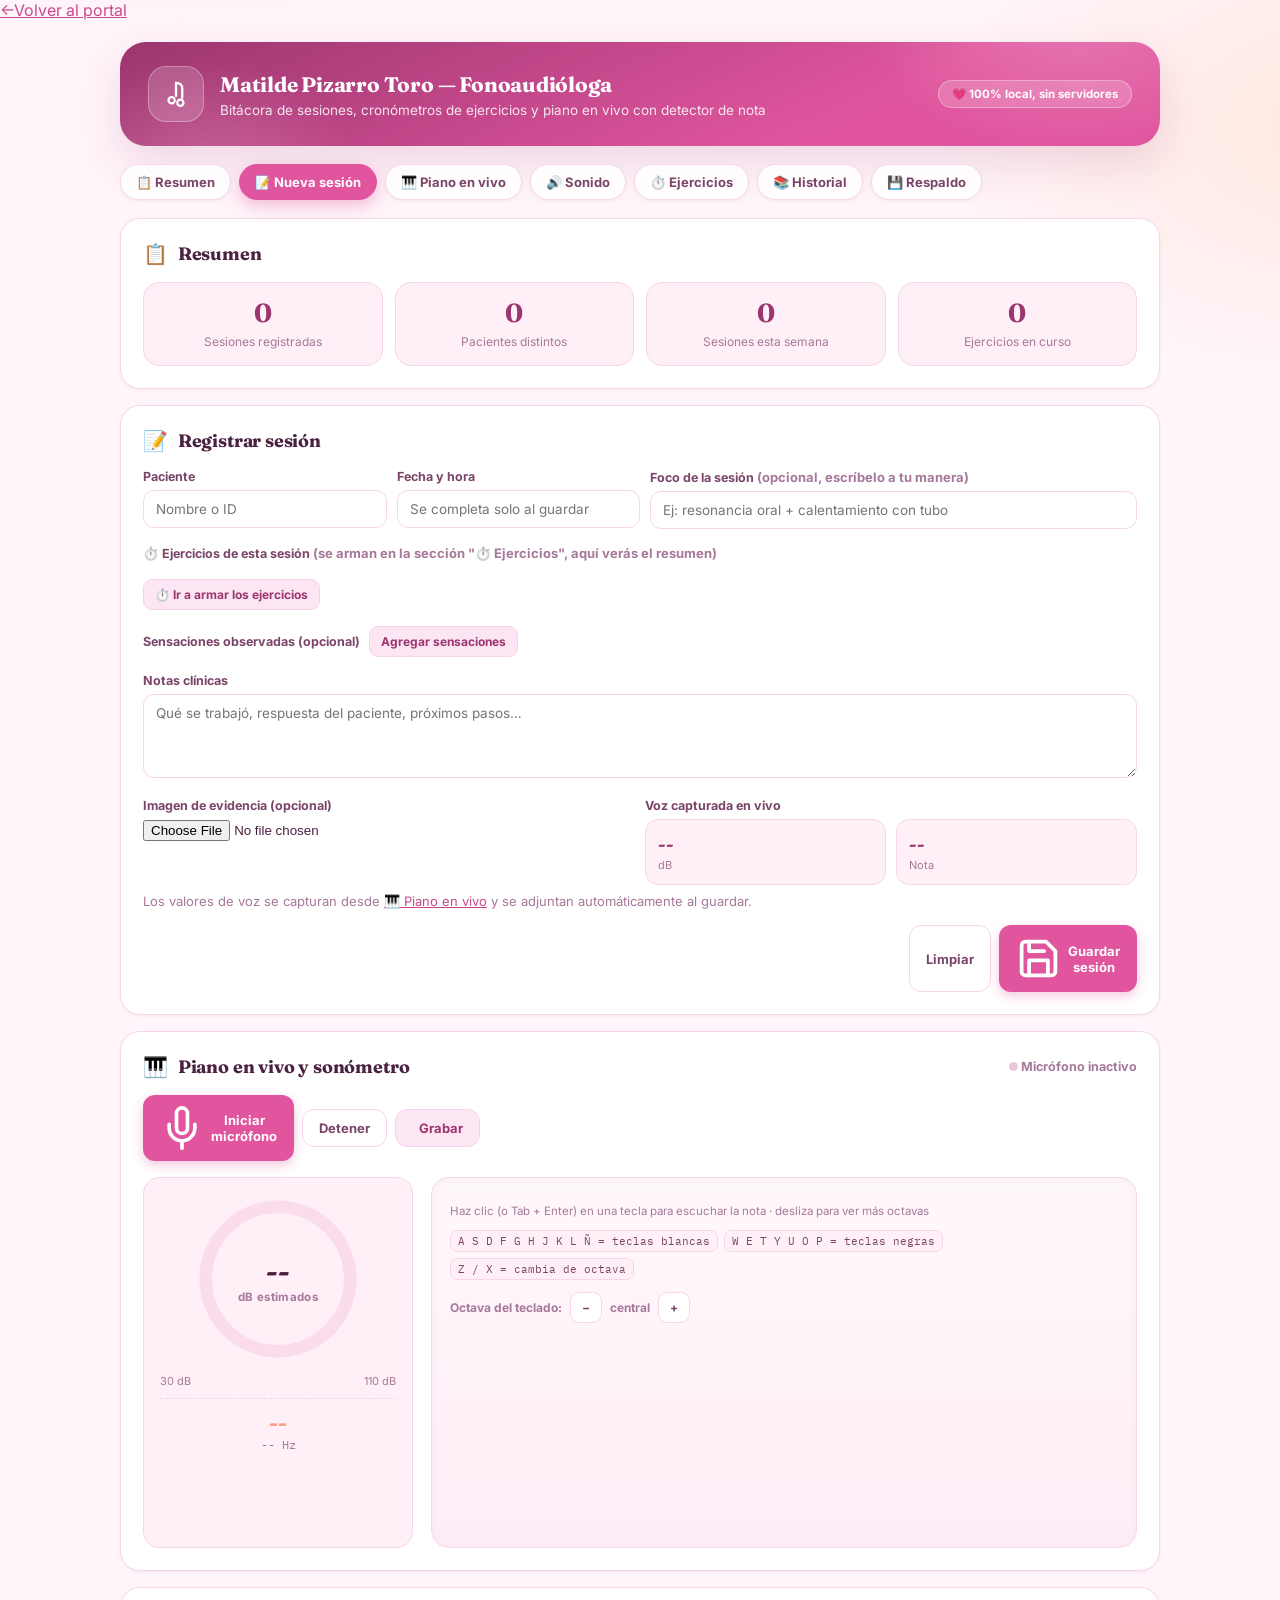
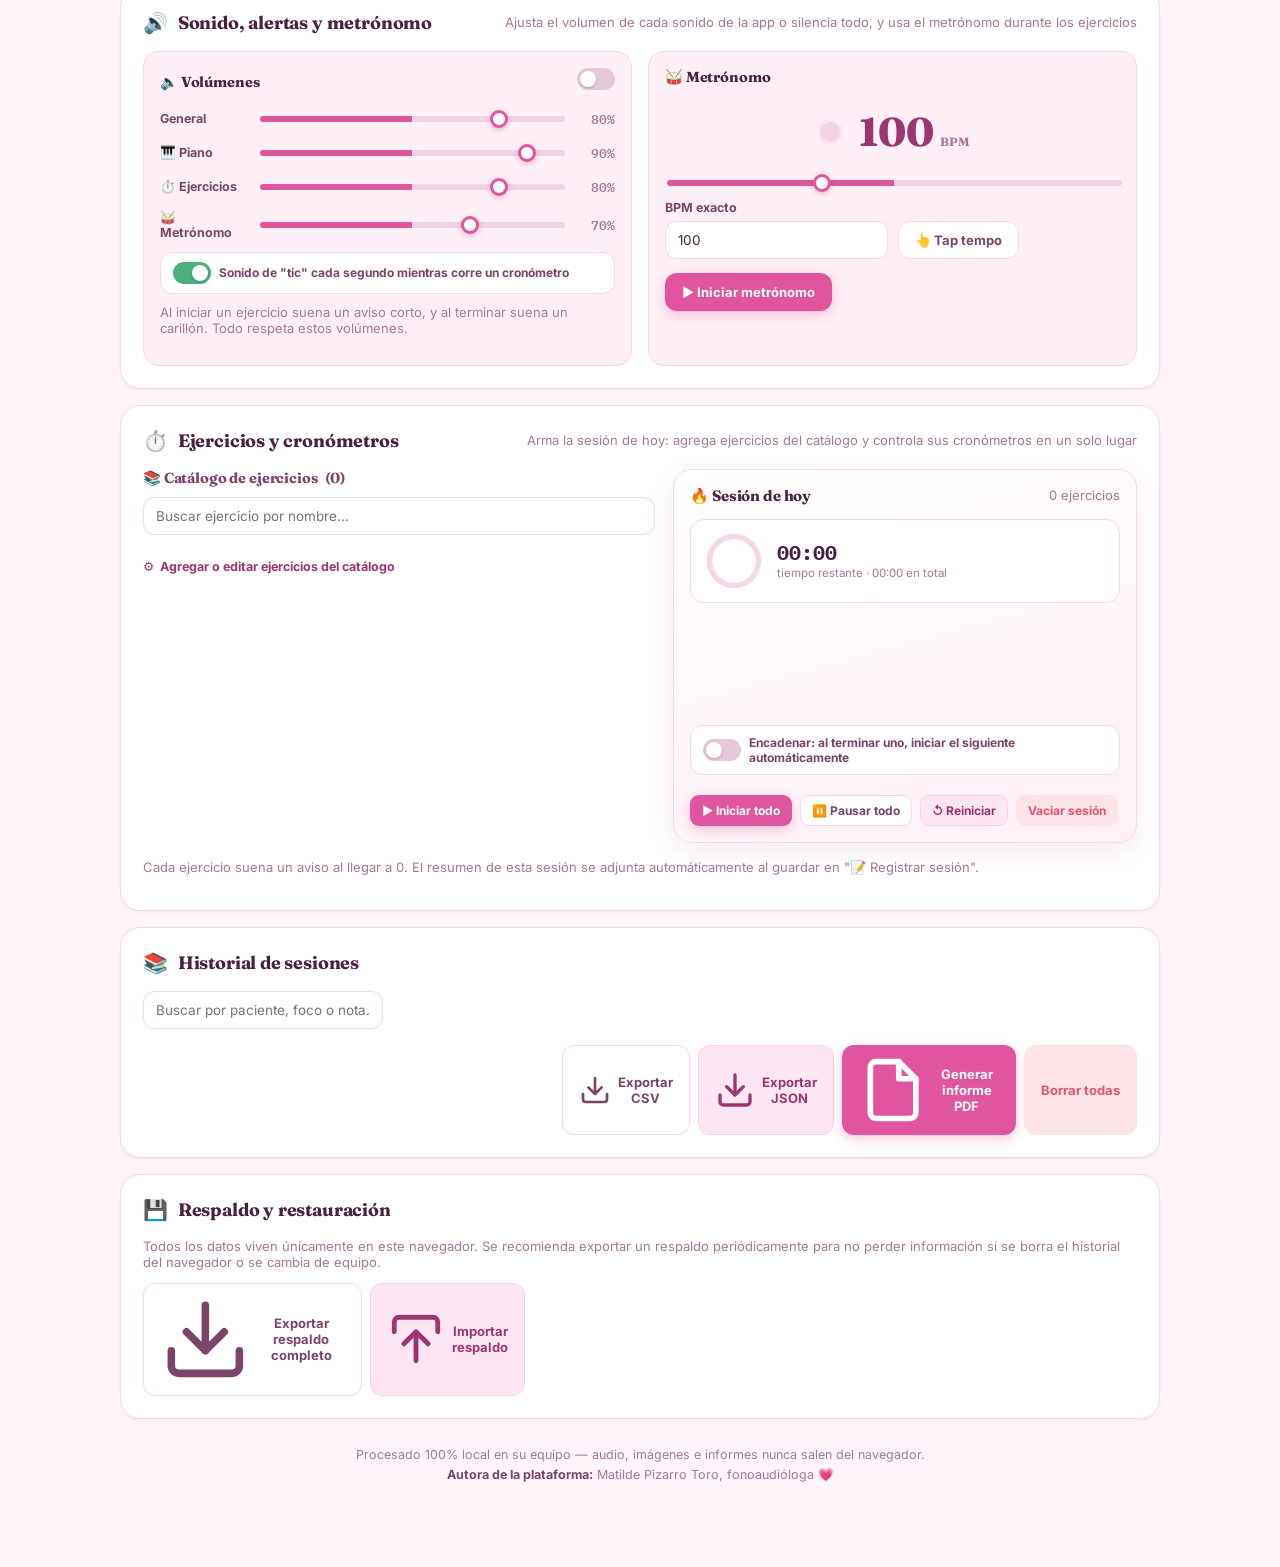
==== commit 79afaa15: "Add files via upload" ====
--- a/index.html
+++ b/index.html
@@ -1,2722 +1,2619 @@
-<!DOCTYPE html>
-<html lang="es-CL">
+<!doctype html>
+<html lang="es">
 <head>
-<!--
-  ============================================================
-  SITIO WEB — Matilde Pizarro Toro, Fonoaudióloga
-  ============================================================
-  Actualización (17 de noviembre de 2026) — Ley de Datos Personales y
-  condiciones de reserva:
-    - Nuevas páginas: privacidad.html (Política de Privacidad con los 12
-      contenidos del art. 14 ter, fecha y versión) y condiciones.html
-      (reserva, abono, cambios, cancelación y retracto).
-    - Formulario de Agenda: pregunta si la atención es para un adulto o
-      para una persona menor de 18 años, pide aceptar las condiciones y
-      confirmar la lectura de la política (casillas sin marcar) y pide
-      consentimiento expreso para datos de salud solo si se escribe un
-      mensaje. Cada envío guarda constancia (fecha, hora y versión).
-    - El nombre ya NO se guarda en la Google Sheet del calendario
-      (BOOKING_CONFIG.storeNameInSheet = false). Ver Code.gs.
-    - El mapa de Google solo se carga si la persona aprieta el botón.
-    - Enlaces a privacidad, condiciones y ejercicio de derechos en el pie.
-    - FAQ: cancelación actualizada y nueva pregunta sobre datos personales.
-
-  Última actualización (21 de agosto de 2026):
-    - Agenda: ahora se pueden agendar VARIAS SESIONES en una misma
-      solicitud (hasta 30 de una vez, ver
-      BOOKING_CONFIG.maxSessionsPerBooking en el <script> final).
-      Se agregó un selector de cantidad de sesiones con un total
-      referencial ($20.000 la sesión de 60 minutos), pestañas
-      "Sesión 1/N", "Sesión 2/N"... para elegir día y hora de cada
-      una, y un interruptor "Agendar las siguientes sesiones luego"
-      para dejar solo la primera hora agendada y coordinar el resto
-      después. El Google Apps Script (Code.gs) se actualizó para
-      guardar todas las sesiones de una solicitud en la Sheet.
-    - Horario presencial: la atención PRESENCIAL en Viña del Mar
-      ahora es SOLO los martes y jueves (antes era de lunes a
-      viernes). Lunes, miércoles y viernes quedan como online o a
-      domicilio todo el día (ver BOOKING_CONFIG.presencialDays en
-      el <script> final para cambiar estos días). Se agregó un
-      aviso en Agenda y en la tarjeta "Presencial" de Modalidades
-      invitando a preguntar por WhatsApp si se necesita presencial
-      un lunes, miércoles o viernes, más dos preguntas nuevas en
-      "Preguntas frecuentes" (con su entrada en el esquema FAQPage).
-    - Se dejó un texto marcado con guion bajo punteado (clase
-      "fill-me") junto al abono, para que confirmes si el abono de
-      $10.000 se pide por cada sesión reservada o solo por la
-      primera cuando se agendan varias de una vez.
-
-  Actualización anterior (21 de julio de 2026):
-    - Aviso de temporal de lluvias: se extendió el bloqueo de
-      atenciones presenciales y a domicilio hasta el jueves 23 de
-      julio (antes llegaba solo al martes 21). El aviso fijo de la
-      tarjeta de Agenda ("rainScheduleNote") ahora se OCULTA SOLO,
-      sin tocar el HTML, a partir del 24 de julio de 2026 (buscar
-      "rainNoticeUntil" en el <script> final si algún día hay que
-      cambiar esa fecha por otro temporal). El bloqueo por día en
-      el calendario (BOOKING_CONFIG.onlineOnlyDates) ya se ajusta
-      solo, porque el calendario nunca muestra días pasados.
-    - Servicios: se corrigió el texto de la tarjeta "Voz cantada y
-      uso profesional de la voz" para dejarlo más breve y directo.
-    - Servicios: se agregó una tarjeta específica "Voz cantada y
-      uso profesional de la voz" para dejar explícito el trabajo
-      con cantantes, locutores, profesores y otras personas que
-      usan la voz de forma profesional o artística. También se
-      sumó una mención a esta especialidad en "Sobre mí" (se
-      corrigió además un párrafo vacío que había quedado ahí) y
-      una pregunta nueva en "Preguntas frecuentes" con su entrada
-      correspondiente en el esquema FAQPage.
-    - Nueva sección "Gift Cards" (entre Testimonios y Agenda, con
-      su propio link en el menú): dos tarjetas — Evaluación Vocal
-      ($20.000) y 10 Sesiones ($170.000) — con botón directo a
-      WhatsApp para coordinar el regalo. Se agregó también una
-      pregunta en el FAQ explicando cómo comprarlas.
-    - Ubicación: se agregó el nombre del edificio y el piso
-      (Edificio Contemporáneo, Piso 7) junto a la oficina 702, en
-      el texto de la sección y en el JSON-LD de dirección.
-
-  Actualización anterior (14 de julio de 2026):
-    - Agenda: se agregó un aviso visible con los datos de abono
-      ($10.000 a la cuenta Matilde Pizarro Toro, Banco de Chile,
-      Cuenta Vista N° 00-000-11210-20) que se pide para confirmar
-      atenciones presenciales u online. Aparece en la tarjeta de
-      Agenda (antes del calendario), se repite bajo el formulario
-      y se agregó como pregunta nueva en "Preguntas frecuentes"
-      (con su entrada correspondiente en el esquema FAQPage).
-    - Agenda: se bloquearon las atenciones presenciales y a domicilio
-      del jueves 16 al domingo 19 de julio de 2026 por temporal de
-      lluvias — esos días solo se atiende online. Los días se marcan
-      en el calendario con un puntito azul y, al elegirlos, el
-      formulario deja fija la modalidad en "Online" (se deshabilitan
-      "A domicilio" y "Presencial") y se muestra un aviso explicando
-      el motivo. Esto se controla en BOOKING_CONFIG.onlineOnlyDates,
-      al final del archivo — para agregar o quitar fechas de este
-      bloqueo por lluvia, solo edita ese objeto.
-
-  Actualización anterior:
-    - Se agregó un botón flotante de WhatsApp (esquina inferior
-      derecha, visible en todas las secciones) para que agendar o
-      preguntar sea más directo, sobre todo en celular.
-    - Nueva sección "Preguntas frecuentes" (antes de Contacto), con
-      dudas típicas antes de agendar (derivación médica, Fonasa/
-      Isapre, duración de la primera sesión, cancelaciones, inglés,
-      requisitos para sesión online) + su propio esquema FAQPage
-      para buscadores. Los puntos marcados con línea punteada
-      naranja (clase "fill-me") son los que debes confirmar o
-      ajustar con tu información real (por ejemplo, si tienes
-      convenio con alguna Isapre).
-    - SEO/redes sociales: se agregaron etiquetas og:image y
-      twitter:card (usan tu foto de "Sobre mí"); cuando publiques
-      el sitio en su dominio final, cámbialas por la URL absoluta
-      de la imagen (ver comentario junto a esas etiquetas en el
-      <head>).
-    - Foto de "Sobre mí": se reemplazó por una versión más nítida
-      (recorte de cabeza y hombros, escalada con más resolución
-      para que no se vea pixelada en pantallas grandes).
-    - Se agregó que la atención es en español e inglés (certificación
-      B1 TOEIC Bridge): aparece como dato en el Hero (franja de
-      estadísticas), en "Sobre mí", en la nueva FAQ, y como dato
-      técnico en el JSON-LD del <head> (availableLanguage).
-    - Agenda: se bloquearon sin horas disponibles los días 9, 10 y
-      11 de julio de 2026, y el 14 de agosto de 2026 (cumpleaños de
-      Matilde, con el mensaje "Hoy es el cumpleaños de tu
-      fonoaudióloga"). También se bloquearon los feriados: 15 de
-      agosto, 18 y 19 de septiembre, 31 de octubre, 1 de noviembre,
-      8 de diciembre y 25 de diciembre de 2026. Todo esto se
-      controla en BOOKING_CONFIG.blockedDates, al final del
-      archivo — el día sigue visible en el calendario (con un
-      puntito rosa) pero al elegirlo se muestra el mensaje
-      correspondiente y no aparecen horarios para reservar.
-    - Testimonios: se reemplazaron los 3 videos de la sección "Testimonios"
-      por versiones editadas. El testimonio que antes estaba dividido en
-      "parte 1" y "parte 2" ahora es un solo video (una sola tarjeta); los
-      otros dos videos (el primer testimonio y el de "Dentro de una
-      sesión") fueron reemplazados por sus versiones mejoradas. Por eso
-      ahora quedan solo 3 tarjetas en vez de 4.
-    - Agenda: el calendario ahora consulta automáticamente una Google
-      Sheet (a través de un Google Apps Script publicado como Web App)
-      para saber qué horarios ya fueron reservados por otra persona y
-      mostrarlos como "Reservado" (deshabilitados). Esto es necesario
-      porque el sitio es estático (GitHub Pages) y no tiene backend
-      propio. TIENES QUE PEGAR la URL de tu Apps Script en
-      BOOKING_CONFIG.appsScriptUrl más abajo — mientras esa URL no esté
-      configurada, el calendario sigue funcionando igual que antes (sin
-      bloquear horarios ocupados). Ver las instrucciones paso a paso que
-      te compartió Claude junto con estos archivos para crear la Sheet y
-      el Apps Script.
-    - Agenda: ahora queda habilitada todo el año de forma rodante
-      (365 días desde el día en que alguien visita la página, ya
-      no se corta a las 3 semanas). Se abrieron sábado y domingo,
-      pero quedan reservados solo para "lavado de oídos a
-      domicilio": esos días el formulario bloquea automáticamente
-      la modalidad en "A domicilio" y se lo avisa a quien agenda.
-      Lunes a viernes sigue exactamente igual que antes (todas las
-      modalidades, mismos horarios). Todo esto se controla en
-      BOOKING_CONFIG, al final del archivo.
-    - Se agregó la sección "Modalidades" (online, a domicilio en
-      Quilpué/Villa Alemana/Viña del Mar, y presencial en Viña del
-      Mar) y un selector de modalidad en el formulario de Agenda.
-      Reemplaza a la antigua sección "El espacio".
-    - Las menciones a Centro Brainland se redujeron a UNA sola,
-      en la sección "Ubicación", redactada como box arrendado de
-      forma independiente (no es relación laboral ni con Matilde
-      ni con el centro) — el resto del sitio habla en general de
-      "atención presencial en Viña del Mar".
-
-    - Instagram integrado en la sección "Contacto":
-      @fonotrans (https://www.instagram.com/fonotrans/).
-    - Se eliminó la especialidad "Tartamudez (disfemia)" de la
-      sección "Servicios" a pedido.
-
-  Queda pendiente solo este texto (tiene un subrayado punteado
-  naranja en la página):
-
-    1) Verificar el N° de WhatsApp/teléfono: el CV traía
-       "+569 971710225" (12 dígitos, uno de más para un celular
-       chileno). Se usó +56 9 7171 0225 asumiendo un 9 duplicado
-       por error de tipeo — confírmalo antes de publicar en
-       "Contacto", en el JSON-LD del <head> y en el enlace wa.me.
-
-  La sección AGENDA tiene un calendario y formulario propios
-  (no es el calendario de Skedu embebido: Skedu no permite eso).
-  Cuando alguien envía el formulario, te llega un correo con el
-  día/hora que pidió (y ahora también la modalidad elegida) —
-  tú revisas tu agenda real en Skedu y confirmas por correo o
-  WhatsApp. El formulario ya está conectado a Formspree (ver
-  comentario "CONFIGURACIÓN DEL FORMULARIO" en la sección de
-  Agenda) y revisa BOOKING_CONFIG en el <script> final para poner
-  tus días/horarios reales.
-
-  Los archivos de fotos/videos van en la carpeta assets/ junto
-  a este index.html (assets/img y assets/video) — mantén esa
-  carpeta junto al archivo al subir el sitio a tu hosting.
-  ============================================================
--->
-<meta charset="UTF-8">
-<meta name="viewport" content="width=device-width, initial-scale=1.0, viewport-fit=cover">
-<title>Matilde Pizarro Toro | Fonoaudióloga en Quilpué, Villa Alemana y Viña del Mar</title>
-<meta name="description" content="Matilde Pizarro Toro, Fonoaudióloga. Evaluación y tratamiento de lenguaje, habla, voz y deglución para niños y adultos, otoscopia y acompañamiento vocal afirmativo. Sesiones online, a domicilio en Quilpué, Villa Alemana y Viña del Mar, y presencial en Viña del Mar. Reserva tu hora en línea.">
-<meta name="theme-color" content="#D6447E">
-<meta name="referrer" content="strict-origin-when-cross-origin">
-<meta property="og:type" content="website">
-<meta property="og:title" content="Matilde Pizarro Toro | Fonoaudióloga en Quilpué, Villa Alemana y Viña del Mar">
-<meta property="og:description" content="Evaluación y tratamiento de lenguaje, habla, voz y deglución para niños y adultos. Online, a domicilio y presencial. Reserva tu hora en línea.">
-<meta property="og:image" content="assets/img/matilde-foto.jpg">
-<meta property="og:locale" content="es_CL">
-<meta name="twitter:card" content="summary_large_image">
-<meta name="twitter:title" content="Matilde Pizarro Toro | Fonoaudióloga en Quilpué, Villa Alemana y Viña del Mar">
-<meta name="twitter:description" content="Evaluación y tratamiento de lenguaje, habla, voz y deglución para niños y adultos. Online, a domicilio y presencial.">
-<meta name="twitter:image" content="assets/img/matilde-foto.jpg">
-<link rel="canonical" href="https://matildepizarro.github.io/fonoaudiologia/">
-<meta name="google-site-verification" content="6ZWFxOEZH7cxI2Bwtw_IXFIGRMMmmdDRwOZC1-roW1g" />
-<!-- Cuando tengas el dominio final publicado, reemplaza estas 4 líneas por
-     la URL absoluta (ej: https://tudominio.cl/assets/img/matilde-foto.jpg)
-     — las redes sociales no siempre leen bien las imágenes con ruta
-     relativa. También puedes agregar aquí <link rel="canonical" ...>
-     con la URL definitiva del sitio. -->
-<link rel="icon" type="image/svg+xml" href="data:image/svg+xml,%3Csvg xmlns='http://www.w3.org/2000/svg' viewBox='0 0 100 100'%3E%3Ccircle cx='50' cy='50' r='48' fill='%23D6447E'/%3E%3Cpath d='M20 50 L35 50 L42 30 L50 70 L58 40 L65 50 L80 50' stroke='%23FDF1F6' stroke-width='6' fill='none' stroke-linecap='round' stroke-linejoin='round'/%3E%3C/svg%3E">
+<meta charset="utf-8" />
+<meta name="viewport" content="width=device-width,initial-scale=1" />
+<meta name="theme-color" content="#c94a8c" />
+<title data-i18n="pageTitle">Matilde Pizarro Toro · Fonoaudióloga | Bitácora de Sesiones</title>
+<meta name="description" data-i18n-content="metaDescription" content="Bitácora clínica de voz: registro sesión a sesión, cronómetros de ejercicios y piano en vivo con detector de nota." />
+<meta property="og:type" content="website" />
+<meta property="og:site_name" content="Consultorio Vocal" />
+<meta property="og:locale" content="es_CL" />
+<meta property="og:title" content="Matilde Pizarro Toro · Fonoaudióloga | Bitácora de Sesiones" />
+<meta property="og:description" content="Bitácora clínica de voz: registro sesión a sesión, cronómetros de ejercicios y piano en vivo con detector de nota." />
+<meta property="og:image" content="../assets/og-image.png" />
+<meta property="og:image:width" content="1200" />
+<meta property="og:image:height" content="630" />
+<meta name="twitter:image" content="../assets/og-image.png" />
+<meta name="twitter:card" content="summary_large_image" />
+<meta name="twitter:title" content="Matilde Pizarro Toro · Fonoaudióloga | Bitácora de Sesiones" />
+<meta name="twitter:description" content="Bitácora clínica de voz: registro sesión a sesión, cronómetros de ejercicios y piano en vivo con detector de nota." />
+<link rel="icon" href="data:image/svg+xml,%3Csvg xmlns='http://www.w3.org/2000/svg' viewBox='0 0 24 24'%3E%3Crect width='24' height='24' rx='7' fill='%23c94a8c'/%3E%3Cpath d='M8 17c-2.5-2.3-4-4.2-4-6.3A3.2 3.2 0 0 1 7.3 7.4C8.6 7.4 9.6 8 10 9c.4-1 1.4-1.6 2.7-1.6a3.2 3.2 0 0 1 3.3 3.3c0 2.1-1.5 4-4 6.3l-2 1.8Z' fill='white'/%3E%3C/svg%3E">
+<link rel="apple-touch-icon" href="apple-touch-icon.png">
+
+<!-- jsPDF -->
+
 <link rel="preconnect" href="https://fonts.googleapis.com">
 <link rel="preconnect" href="https://fonts.gstatic.com" crossorigin>
-<!--
-  Las tipografías se cargan de forma asíncrona (preload + cambio a
-  "stylesheet" en cuanto termina de llegar) para que no bloqueen el
-  primer renderizado en celulares con conexión lenta: el texto se ve
-  de inmediato con una tipografía del sistema y cambia a la tipografía
-  definitiva apenas está lista, sin esperarla. El <noscript> de abajo
-  es el respaldo por si el navegador tiene JavaScript deshabilitado.
--->
-<link rel="preload" as="style" href="https://fonts.googleapis.com/css2?family=Fraunces:ital,wght@0,400;0,500;0,600;0,700;1,500&amp;family=Plus+Jakarta+Sans:wght@400;500;600;700&amp;family=IBM+Plex+Mono:wght@400;500&amp;display=swap" onload="this.onload=null;this.rel='stylesheet';">
-<noscript><link href="https://fonts.googleapis.com/css2?family=Fraunces:ital,wght@0,400;0,500;0,600;0,700;1,500&amp;family=Plus+Jakarta+Sans:wght@400;500;600;700&amp;family=IBM+Plex+Mono:wght@400;500&amp;display=swap" rel="stylesheet"></noscript>
-<!-- Respaldo si JavaScript está deshabilitado: sin él, las secciones
-     marcadas ".reveal" (que aparecen "al hacer scroll") quedarían
-     invisibles para siempre, porque ese efecto depende del script de
-     más abajo. -->
-<noscript><style>.reveal{opacity:1!important;transform:none!important;}</style></noscript>
-
-<script type="application/ld+json">
-{
-  "@context": "https://schema.org",
-  "@type": "MedicalBusiness",
-  "name": "Matilde Pizarro Toro — Fonoaudióloga",
-  "description": "Atención fonoaudiológica para niños y adultos: lenguaje, habla, voz y deglución. Modalidad online, a domicilio y presencial.",
-  "areaServed": ["Viña del Mar", "Quilpué", "Villa Alemana"],
-  "address": {
-    "@type": "PostalAddress",
-    "streetAddress": "C. Limache 1724, Edificio Contemporáneo, Piso 7, Oficina 702",
-    "addressLocality": "Viña del Mar",
-    "addressRegion": "Valparaíso",
-    "addressCountry": "CL"
-  },
-  "geo": {
-    "@type": "GeoCoordinates",
-    "latitude": -33.0292166,
-    "longitude": -71.5396096
-  },
-  "telephone": "+56 9 7171 0225",
-  "email": "matildepizarrotoro@gmail.com",
-  "medicalSpecialty": "SpeechAndLanguagePathology",
-  "availableLanguage": ["Spanish", "English"]
-}
-</script>
-
-<script type="application/ld+json">
-{
-  "@context": "https://schema.org",
-  "@type": "FAQPage",
-  "mainEntity": [
-    {
-      "@type": "Question",
-      "name": "¿Necesito una derivación médica para agendar?",
-      "acceptedAnswer": { "@type": "Answer", "text": "No es obligatorio. Se puede agendar directamente una evaluación; si se necesita el apoyo de otro especialista, se coordina durante el proceso." }
-    },
-    {
-      "@type": "Question",
-      "name": "¿Cuánto dura la primera sesión?",
-      "acceptedAnswer": { "@type": "Answer", "text": "La primera sesión es de evaluación y dura aproximadamente 45 a 60 minutos, según la edad y el motivo de consulta." }
-    },
-    {
-      "@type": "Question",
-      "name": "¿Trabajas con cantantes o personas que usan la voz de forma profesional?",
-      "acceptedAnswer": { "@type": "Answer", "text": "Sí, trabajo con artistas, creadores de contenido y profesionales de la voz: cantantes, streamers, youtubers, podcasters, actores, locutores, raperos, comediantes de stand-up, narradores de eSports, docentes, médicos, abogados y cualquier persona que dependa de su voz para comunicar, interpretar o trabajar, con planes personalizados de prevención, entrenamiento y rehabilitación vocal." }
-    },
-    {
-      "@type": "Question",
-      "name": "¿Hacen sesiones en inglés?",
-      "acceptedAnswer": { "@type": "Answer", "text": "Sí, la atención está disponible en español e inglés (certificación B1 TOEIC Bridge)." }
-    },
-    {
-      "@type": "Question",
-      "name": "¿Necesito pagar un abono para confirmar mi hora?",
-      "acceptedAnswer": { "@type": "Answer", "text": "Sí, para atenciones presenciales u online se solicita un abono de $10.000 a la cuenta Matilde Pizarro Toro, Banco de Chile, Cuenta Vista N° 00-000-11210-20. Con el abono realizado, la hora queda confirmada." }
-    },
-    {
-      "@type": "Question",
-      "name": "¿Puedo agendar varias sesiones de una vez?",
-      "acceptedAnswer": { "@type": "Answer", "text": "Sí, en Agenda se puede elegir cuántas sesiones reservar (hasta 30) y asignar día y hora a cada una, o agendar solo la primera y coordinar el resto después." }
-    },
-    {
-      "@type": "Question",
-      "name": "¿Hay atención presencial los lunes, miércoles o viernes?",
-      "acceptedAnswer": { "@type": "Answer", "text": "La atención presencial regular en Viña del Mar es los martes y jueves. Lunes, miércoles y viernes se atiende online o a domicilio, aunque puede haber disponibilidad puntual para presencial esos días consultando por WhatsApp." }
-    },
-    {
-      "@type": "Question",
-      "name": "¿Cómo compro o regalo una Gift Card?",
-      "acceptedAnswer": { "@type": "Answer", "text": "Se coordina por WhatsApp: se elige entre la Gift Card de Evaluación Vocal o la de 10 Sesiones, se paga por transferencia y se entrega la gift card con su fecha de emisión y vigencia de 3 meses." }
-    },
-    {
-      "@type": "Question",
-      "name": "¿Puedo usar la Gift Card en cualquier modalidad?",
-      "acceptedAnswer": { "@type": "Answer", "text": "Sí, la gift card se puede usar en modalidad online, presencial en Viña del Mar o a domicilio en Quilpué, Villa Alemana y Viña del Mar." }
-    },
-    {
-      "@type": "Question",
-      "name": "¿Desde qué edad atienden a niños y niñas?",
-      "acceptedAnswer": { "@type": "Answer", "text": "Se atiende desde la primera infancia hasta la adolescencia, además de adultos y personas mayores." }
-    },
-    {
-      "@type": "Question",
-      "name": "¿Qué pasa con mi hora si hay mal tiempo (temporal, lluvia intensa)?",
-      "acceptedAnswer": { "@type": "Answer", "text": "Si un temporal restringe las atenciones presenciales o a domicilio, se avisa con anticipación y se ofrece cambiar la sesión a modalidad online o reprogramarla." }
-    },
-    {
-      "@type": "Question",
-      "name": "¿Necesito llevar algo a la primera sesión presencial o a domicilio?",
-      "acceptedAnswer": { "@type": "Answer", "text": "No es necesario, aunque informes o exámenes previos relacionados con el motivo de consulta pueden ser útiles de traer o enviar antes por WhatsApp." }
-    },
-    {
-      "@type": "Question",
-      "name": "¿Qué enfermedades o condiciones atiendes?",
-      "acceptedAnswer": { "@type": "Answer", "text": "Afasia, deglución atípica, disartria, discapacidad intelectual, disfagia, disfemia, disfonía, dislalia, edema de Reinke, hipoacusia, lesiones cancerosas de laringe, nódulos/pólipos/quistes en cuerdas vocales, parálisis de cuerda vocal, problemas de audición en niños, reflujo laringo-faríngeo, respiración bucal, retraso en el desarrollo del lenguaje, síndrome de Down, sordera, tartamudez, trastorno del espectro autista, trastorno específico del lenguaje, trastorno fonológico, trastorno generalizado del desarrollo y otros trastornos de la voz, el habla y la comunicación." }
-    },
-    {
-      "@type": "Question",
-      "name": "¿Dónde puedo leer opiniones de otros pacientes?",
-      "acceptedAnswer": { "@type": "Answer", "text": "En los testimonios en video de esta página y en el perfil de Doctoralia de Matilde Pizarro Toro, donde hay reseñas verificadas de pacientes." }
-    }
-  ]
-}
-</script>
+<link href="https://fonts.googleapis.com/css2?family=Fraunces:opsz,wght@9..144,500;9..144,600;9..144,700;9..144,800&family=Inter:wght@400;500;600;700;800&family=IBM+Plex+Mono:wght@500&display=swap" rel="stylesheet">
+<script>(function(){
+  try{ document.documentElement.setAttribute('data-pastel-theme', localStorage.getItem('cv-pastel-theme')||'rosa'); }catch(e){}
+  /* Evita el "flash" de idioma incorrecto en visitas recurrentes: aplica el
+     idioma guardado al <html lang> antes del primer pintado, en vez de
+     esperar a que cargue assets/i18n-engine.js (mismo criterio que ya se
+     usaba arriba para el tema pastel). */
+  try{
+    var l = localStorage.getItem('cv-lang');
+    if(l === 'pt') document.documentElement.setAttribute('lang','pt-BR');
+    else if(l === 'en') document.documentElement.setAttribute('lang','en');
+  }catch(e){}
+})();</script>
+<link rel="stylesheet" href="../assets/shared.css?v=2">
+<script src="i18n-dict.js"></script>
+<script src="../assets/i18n-engine.js?v=2"></script>
 
 <style>
-/* ============================================================
-   TOKENS
-   ============================================================ */
 :root{
-  --paper:#FDF1F6;
-  --paper-alt:#FFFFFF;
-  --ink:#34202B;
-  --ink-soft:#8C6478;
-  --voice:#D6447E;
-  --voice-deep:#A52F60;
-  --amber:#D98A3D;
-  --amber-deep:#BD7530;
-  --sage:#6F8F76;
-  --line:#F5D9E5;
-  --radius-sm:12px;
-  --radius-md:20px;
-  --radius-lg:30px;
-  --shadow-soft:0 18px 40px -22px rgba(52,32,43,0.32);
-  --font-display:'Fraunces', Georgia, serif;
-  --font-body:'Plus Jakarta Sans', system-ui, -apple-system, sans-serif;
-  --font-mono:'IBM Plex Mono', ui-monospace, 'Courier New', monospace;
-}
-
-/* ============================================================
-   RESET / BASE
-   ============================================================ */
-*,*::before,*::after{box-sizing:border-box;}
-html{scroll-behavior:smooth;}
-@media (prefers-reduced-motion: reduce){
-  html{scroll-behavior:auto;}
-  *,*::before,*::after{animation-duration:0.01ms !important;animation-iteration-count:1 !important;transition-duration:0.01ms !important;}
-}
-body{margin:0;background:var(--paper);color:var(--ink);font-family:var(--font-body);-webkit-font-smoothing:antialiased;line-height:1.6;overflow-x:hidden;}
-img,svg{display:block;max-width:100%;}
-a{color:inherit;}
-ul,ol{list-style:none;margin:0;padding:0;}
-h1,h2,h3,p{margin:0;}
-button{font:inherit;background:none;border:none;}
-section[id]{scroll-margin-top:84px;}
-.visually-hidden{position:absolute;width:1px;height:1px;padding:0;margin:-1px;overflow:hidden;clip:rect(0,0,0,0);white-space:nowrap;border:0;}
-.skip-link{position:absolute;left:1rem;top:-60px;background:var(--ink);color:#fff;padding:.7rem 1.2rem;border-radius:0 0 10px 10px;z-index:300;transition:top .25s ease;text-decoration:none;font-weight:600;}
-.skip-link:focus{top:0;}
-:focus-visible{outline:3px solid var(--voice);outline-offset:3px;}
-
-.container{max-width:1180px;margin-inline:auto;padding-inline:clamp(1.25rem,4vw,2.5rem);}
-
-.eyebrow{font-family:var(--font-mono);font-size:.78rem;letter-spacing:.1em;text-transform:uppercase;color:var(--voice);margin-bottom:1rem;font-weight:500;}
-.fill-me{border-bottom:2px dashed var(--amber);padding-bottom:1px;font-weight:600;}
-
-/* ============================================================
-   BUTTONS
-   ============================================================ */
-.btn{display:inline-flex;align-items:center;gap:.5rem;font-family:var(--font-body);font-weight:600;font-size:.95rem;padding:.85rem 1.6rem;border-radius:999px;text-decoration:none;border:1.5px solid transparent;cursor:pointer;transition:transform .25s ease, box-shadow .25s ease, background-color .25s ease, color .25s ease, border-color .25s ease;white-space:nowrap;}
-.btn-primary{background:var(--amber);color:var(--ink);box-shadow:var(--shadow-soft);}
-.btn-primary:hover{background:var(--amber-deep);transform:translateY(-2px);}
-.btn-ghost{background:transparent;color:var(--voice);border-color:var(--voice);}
-.btn-ghost:hover{background:var(--voice);color:#fff;}
-.btn-sm{padding:.6rem 1.15rem;font-size:.85rem;}
-
-/* ============================================================
-   REVEAL ANIMATION
-   ============================================================ */
-.reveal{opacity:0;transform:translateY(18px);transition:opacity .7s ease, transform .7s ease;}
-.reveal.is-visible{opacity:1;transform:translateY(0);}
-
-/* ============================================================
-   HEADER / NAV
-   ============================================================ */
-.site-header{position:sticky;top:0;z-index:100;background:rgba(253,241,246,0.86);backdrop-filter:blur(10px);-webkit-backdrop-filter:blur(10px);border-bottom:1px solid var(--line);}
-.nav-inner{display:flex;flex-wrap:wrap;align-items:center;justify-content:space-between;gap:.6rem 1rem;padding-block:.9rem;}
-.brand{display:flex;flex-direction:column;line-height:1.2;text-decoration:none;order:1;}
-.brand-name{font-family:var(--font-display);font-weight:600;font-size:1.2rem;color:var(--ink);}
-.brand-tag{font-family:var(--font-mono);font-size:.62rem;letter-spacing:.08em;text-transform:uppercase;color:var(--voice);}
-.nav-links{display:flex;align-items:center;flex-wrap:wrap;justify-content:center;gap:.55rem 1.1rem;order:3;flex-basis:100%;list-style:none;margin:0;padding:0;}
-.nav-links a:not(.btn){font-weight:500;font-size:.86rem;text-decoration:none;color:var(--ink);position:relative;padding-bottom:2px;white-space:nowrap;}
-.nav-links a:not(.btn)::after{content:"";position:absolute;left:0;right:0;bottom:-4px;height:2px;background:var(--amber);transform:scaleX(0);transform-origin:left;transition:transform .25s ease;}
-.nav-links a:not(.btn):hover::after{transform:scaleX(1);}
-.nav-actions{display:flex;align-items:center;gap:.75rem;order:2;}
-.lang-switch{display:flex;align-items:center;gap:.3rem;background:transparent;border:1px solid rgba(0,0,0,.15);border-radius:999px;padding:.3rem .65rem;font-family:inherit;font-size:.8rem;font-weight:600;cursor:pointer;line-height:1;}
-.lang-switch .lang-opt{opacity:.45;transition:opacity .15s ease;}
-.lang-switch .lang-opt.is-active{opacity:1;color:var(--voice,#D6447E);}
-.lang-switch .lang-sep{opacity:.3;}
-.lang-switch:hover .lang-opt{opacity:.8;}
-.lang-switch:hover .lang-opt.is-active{opacity:1;}
-
-@media (max-width:520px){
-  .nav-links{gap:.5rem .8rem;}
-  .nav-links a:not(.btn){font-size:.8rem;}
-}
-
-/* ============================================================
-   HERO
-   ============================================================ */
-.hero{position:relative;overflow:hidden;padding-top:clamp(3.5rem,7vw,6rem);}
-.hero::before{content:"";position:absolute;top:-130px;right:-160px;width:520px;height:520px;background:radial-gradient(circle, rgba(214,68,126,.18), transparent 70%);border-radius:50%;pointer-events:none;}
-.hero::after{content:"";position:absolute;bottom:-160px;left:-150px;width:440px;height:440px;background:radial-gradient(circle, rgba(217,138,61,.14), transparent 70%);border-radius:50%;pointer-events:none;}
-.hero-inner{position:relative;padding-bottom:clamp(2.5rem,5vw,4rem);}
-.hero-title{font-family:var(--font-display);font-weight:600;font-size:clamp(2.3rem,1.55rem + 3.3vw,4.1rem);line-height:1.08;color:var(--ink);max-width:17ch;margin-bottom:1.4rem;}
-.hero-title em{font-style:italic;font-weight:500;color:var(--voice);}
-.hero-sub{font-size:1.15rem;font-weight:600;margin-bottom:.9rem;color:var(--ink);}
-.hero-desc{font-size:1.05rem;color:var(--ink-soft);max-width:48ch;margin-bottom:2.2rem;line-height:1.65;}
-.hero-actions{display:flex;gap:1rem;flex-wrap:wrap;margin-bottom:3.2rem;}
-.wave-wrap{margin-bottom:2.6rem;}
-.wave-wrap svg{width:100%;height:clamp(100px,17vw,190px);}
-.stop-a{stop-color:var(--amber);}
-.stop-b{stop-color:var(--voice);}
-.stop-c{stop-color:var(--voice-deep);}
-.hero-stats{display:flex;flex-wrap:wrap;gap:2.2rem;padding-top:2rem;border-top:1px solid var(--line);}
-.stat{display:flex;flex-direction:column;gap:.3rem;}
-.stat-label{font-family:var(--font-mono);font-size:.68rem;letter-spacing:.08em;color:var(--ink-soft);}
-.stat-value{font-weight:600;color:var(--ink);}
-
-/* ============================================================
-   SECTION GENERIC
-   ============================================================ */
-.section{padding-block:clamp(4rem,7vw,7rem);}
-.section-alt{background:var(--paper-alt);border-top:1px solid var(--line);border-bottom:1px solid var(--line);}
-.section-head{max-width:640px;margin-bottom:3rem;}
-.section-title{font-family:var(--font-display);font-weight:600;font-size:clamp(1.85rem,1.5rem + 1.5vw,2.5rem);color:var(--ink);margin-bottom:1rem;line-height:1.18;}
-.section-lead{color:var(--ink-soft);font-size:1.05rem;line-height:1.65;}
-.section-dark{background:var(--ink);}
-.section-dark .eyebrow{color:var(--amber);}
-.section-dark .section-title{color:var(--paper);}
-.section-dark .section-lead{color:#DCBAC9;}
-
-/* ============================================================
-   SOBRE MÍ
-   ============================================================ */
-.about-grid{display:grid;grid-template-columns:280px 1fr;gap:3.5rem;align-items:center;}
-.about-photo{text-align:center;}
-.photo-frame{width:230px;height:230px;border-radius:32px;margin:0 auto 1.1rem;background:linear-gradient(155deg, rgba(214,68,126,.16), rgba(217,138,61,.18));border:3px solid var(--paper-alt);box-shadow:var(--shadow-soft);overflow:hidden;display:flex;align-items:center;justify-content:center;color:var(--voice);}
-.photo-frame img{width:100%;height:100%;object-fit:cover;display:block;}
-.photo-frame svg{width:60px;height:60px;}
-@media (max-width:880px){.about-grid{grid-template-columns:1fr;}.about-photo{text-align:left;}.photo-frame{margin:0 0 1rem;}}
-
-/* ============================================================
-   SERVICIOS
-   ============================================================ */
-.services-grid{display:grid;grid-template-columns:repeat(auto-fit,minmax(255px,1fr));gap:1.5rem;}
-.specialty-tags{display:flex;flex-wrap:wrap;gap:.6rem;list-style:none;margin:1.5rem 0 0;padding:0;}
-.specialty-tags li{background:var(--surface,#fff);border:1px solid rgba(0,0,0,.08);border-radius:999px;padding:.5rem 1rem;font-size:.92rem;line-height:1.2;}
-.specialty-note{margin-top:1.4rem;font-size:.95rem;}
-.doctoralia-card{display:flex;flex-wrap:wrap;align-items:center;gap:1rem 1.5rem;background:var(--surface,#fff);border:1px solid rgba(0,0,0,.08);border-radius:16px;padding:1.4rem 1.6rem;margin-top:2rem;}
-.doctoralia-card .doctoralia-stars{color:#F5A623;font-size:1.1rem;letter-spacing:.1em;}
-.doctoralia-card p{margin:0;flex:1 1 260px;}
-.service-card{background:var(--paper-alt);border:1px solid var(--line);border-radius:var(--radius-md);padding:clamp(1.5rem,2vw,2rem);transition:transform .25s ease, box-shadow .25s ease;}
-.service-card:hover{transform:translateY(-4px);box-shadow:var(--shadow-soft);}
-.icon-badge{width:52px;height:52px;border-radius:14px;display:flex;align-items:center;justify-content:center;background:linear-gradient(155deg, rgba(214,68,126,0.12), rgba(217,138,61,0.16));color:var(--voice);margin-bottom:1.1rem;}
-.icon-badge svg{width:26px;height:26px;}
-.service-card h3{font-size:1.08rem;font-weight:700;color:var(--ink);margin-bottom:.5rem;}
-.service-card p{font-size:.92rem;color:var(--ink-soft);line-height:1.55;}
-
-/* ============================================================
-   TESTIMONIOS
-   ============================================================ */
-.testimonios-section{position:relative;overflow:hidden;background:linear-gradient(180deg, #FFFFFF 0%, #FCE7EF 100%);}
-.testimonios-section::before{content:"";position:absolute;top:-90px;left:50%;transform:translateX(-50%);width:680px;height:300px;background:radial-gradient(ellipse, rgba(214,68,126,.14), transparent 72%);pointer-events:none;}
-.testi-grid{display:grid;grid-template-columns:repeat(auto-fit,minmax(230px,1fr));gap:1.6rem;position:relative;}
-.testi-card{background:var(--paper-alt);border:1px solid var(--line);border-radius:var(--radius-md);overflow:hidden;box-shadow:var(--shadow-soft);display:flex;flex-direction:column;transition:transform .25s ease;}
-.testi-card:hover{transform:translateY(-4px);}
-.testi-video-wrap{position:relative;width:100%;aspect-ratio:9/16;background:var(--ink);}
-.testi-video-wrap video{width:100%;height:100%;object-fit:cover;display:block;}
-.testi-name{display:flex;align-items:center;gap:.5rem;padding:1rem 1.1rem .2rem;font-family:var(--font-mono);font-size:.72rem;letter-spacing:.05em;text-transform:uppercase;color:var(--voice);}
-.testi-name svg{width:15px;height:15px;color:var(--amber);flex-shrink:0;}
-.testi-quote{padding:.5rem 1.1rem 1.2rem;font-size:.92rem;color:var(--ink);line-height:1.55;font-style:italic;}
-.testi-note{margin-top:2.6rem;font-size:.85rem;color:var(--ink-soft);text-align:center;position:relative;}
-
-/* ============================================================
-   AGENDA
-   ============================================================ */
-.steps-list{display:grid;grid-template-columns:repeat(auto-fit,minmax(220px,1fr));gap:1.75rem;margin:0 0 3rem;}
-.step{display:flex;gap:1rem;align-items:flex-start;}
-.step-num{font-family:var(--font-mono);font-weight:500;font-size:1.4rem;color:var(--amber);line-height:1.1;}
-.step h3{font-size:1.02rem;font-weight:700;margin-bottom:.35rem;color:var(--ink);}
-.step p{font-size:.9rem;color:var(--ink-soft);line-height:1.55;}
-
-.agenda-card{background:linear-gradient(180deg, rgba(214,68,126,0.06), rgba(217,138,61,0.05));border:1px solid var(--line);border-radius:var(--radius-lg);padding:clamp(1.25rem,2.5vw,2rem);}
-.agenda-card-head{display:flex;flex-wrap:wrap;gap:1rem;align-items:center;justify-content:space-between;margin-bottom:1.25rem;}
-.badge-live{display:inline-flex;align-items:center;gap:.55rem;font-family:var(--font-mono);font-size:.76rem;letter-spacing:.03em;color:var(--ink-soft);background:var(--paper-alt);border:1px solid var(--line);padding:.4rem .9rem .4rem .8rem;border-radius:999px;}
-.live-dot{width:8px;height:8px;border-radius:50%;background:var(--sage);display:inline-block;animation:pulse 1.8s ease-in-out infinite;}
-@keyframes pulse{0%,100%{box-shadow:0 0 0 0 rgba(111,143,118,.55);}50%{box-shadow:0 0 0 6px rgba(111,143,118,0);}}
-
-.agenda-note{margin-top:1.25rem;font-size:.85rem;font-style:italic;color:var(--ink-soft);}
-.agenda-schedule-note{margin:0 0 1.25rem;font-size:.88rem;color:var(--ink-soft);background:var(--paper);border:1px dashed var(--line);border-radius:var(--radius-sm);padding:.75rem 1rem;}
-.agenda-schedule-note strong{color:var(--voice);font-weight:700;}
-
-/* ============================================================
-   BOOKING WIDGET (solicitud de hora — calendario propio + form)
-   ============================================================ */
-.booking-widget{background:var(--paper-alt);border:1px solid var(--line);border-radius:var(--radius-md);box-shadow:var(--shadow-soft);padding:clamp(1.1rem,2.5vw,1.75rem);}
-
-.booking-cal-head{display:flex;align-items:center;justify-content:space-between;margin-bottom:1rem;}
-.booking-cal-head .cal-month{font-family:var(--font-mono);font-size:.85rem;letter-spacing:.04em;text-transform:capitalize;color:var(--ink);font-weight:500;}
-.cal-nav{display:inline-flex;align-items:center;justify-content:center;width:34px;height:34px;border-radius:50%;border:1px solid var(--line);background:var(--paper-alt);color:var(--voice);font-size:1.1rem;line-height:1;cursor:pointer;transition:background-color .2s ease,transform .2s ease;}
-.cal-nav:hover{background:var(--paper);transform:translateY(-1px);}
-.cal-nav:disabled{opacity:.35;cursor:not-allowed;transform:none;}
-
-.booking-days{display:grid;grid-auto-flow:column;grid-auto-columns:1fr;gap:.5rem;overflow-x:auto;-webkit-overflow-scrolling:touch;padding-bottom:.2rem;}
-.day-btn{display:flex;flex-direction:column;align-items:center;gap:.3rem;min-width:54px;padding:.65rem .4rem;border-radius:var(--radius-sm);border:1.5px solid var(--line);background:var(--paper-alt);cursor:pointer;font-family:var(--font-body);transition:border-color .2s ease,background-color .2s ease,transform .2s ease;}
-.day-btn .day-name{font-family:var(--font-mono);font-size:.68rem;letter-spacing:.04em;text-transform:uppercase;color:var(--ink-soft);}
-.day-btn .day-num{font-size:1.05rem;font-weight:700;color:var(--ink);}
-.day-btn:hover:not(:disabled){border-color:var(--voice);transform:translateY(-2px);}
-.day-btn.is-selected{background:var(--voice);border-color:var(--voice);}
-.day-btn.is-selected .day-name,.day-btn.is-selected .day-num{color:#fff;}
-.day-btn:disabled{opacity:.32;cursor:not-allowed;}
-.day-btn:disabled:hover{transform:none;border-color:var(--line);}
-.day-btn-weekend{position:relative;}
-.day-btn-weekend::after{content:'';position:absolute;top:6px;right:6px;width:6px;height:6px;border-radius:50%;background:var(--amber);}
-.day-btn-weekend.is-selected::after{background:#fff;}
-.day-btn-blocked{position:relative;opacity:.55;}
-.day-btn-blocked::after{content:'';position:absolute;top:6px;right:6px;width:6px;height:6px;border-radius:50%;background:var(--voice-deep);}
-.day-btn-blocked.is-selected{opacity:1;}
-.day-btn-weather{position:relative;}
-.day-btn-weather::after{content:'';position:absolute;top:6px;right:6px;width:6px;height:6px;border-radius:50%;background:#3E7CB1;}
-.day-btn-weather.is-selected::after{background:#fff;}
-.day-btn-nopresencial{position:relative;}
-.day-btn-nopresencial::after{content:'';position:absolute;top:6px;right:6px;width:6px;height:6px;border-radius:50%;background:var(--sage);}
-.day-btn-nopresencial.is-selected::after{background:#fff;}
-.slot-blocked{font-style:normal;font-weight:600;color:var(--voice-deep);}
-
-/* FAQ */
-.faq-list{max-width:760px;margin:0 auto;display:flex;flex-direction:column;gap:.7rem;}
-.faq-item{background:var(--paper-alt);border:1.5px solid var(--line);border-radius:var(--radius-sm);padding:.2rem 1.2rem;}
-.faq-item summary{cursor:pointer;padding:1rem 0;font-weight:600;color:var(--ink);list-style:none;position:relative;padding-right:2rem;}
-.faq-item summary::-webkit-details-marker{display:none;}
-.faq-item summary::after{content:'+';position:absolute;right:0;top:.9rem;font-size:1.3rem;color:var(--voice);line-height:1;}
-.faq-item[open] summary::after{content:'−';}
-.faq-item p{padding-bottom:1.1rem;color:var(--ink-soft);margin:0;}
-
-/* Botón flotante de WhatsApp */
-.whatsapp-float{position:fixed;bottom:calc(1.3rem + env(safe-area-inset-bottom));right:calc(1.3rem + env(safe-area-inset-right));width:58px;height:58px;border-radius:50%;background:#25D366;color:#fff;display:flex;align-items:center;justify-content:center;box-shadow:0 10px 26px -8px rgba(0,0,0,.4);z-index:250;transition:transform .2s ease;}
-.whatsapp-float:hover{transform:scale(1.08);}
-.whatsapp-float svg{width:30px;height:30px;}
-@media (max-width:480px){.whatsapp-float{width:52px;height:52px;bottom:calc(1rem + env(safe-area-inset-bottom));right:calc(1rem + env(safe-area-inset-right));}}
-
-.booking-slots{margin-top:1.4rem;padding-top:1.4rem;border-top:1px dashed var(--line);}
-.booking-slots-label{font-size:.88rem;color:var(--ink-soft);margin-bottom:.85rem;}
-.booking-slots-label strong{color:var(--ink);}
-.weekend-note{margin:0 0 .9rem;font-size:.83rem;color:var(--voice);background:rgba(214,68,126,0.08);border:1px solid rgba(214,68,126,0.25);border-radius:var(--radius-sm);padding:.6rem .8rem;}
-.weekend-note strong{font-weight:700;}
-.weather-note{margin:0 0 .9rem;font-size:.83rem;color:#2C5C82;background:rgba(62,124,177,0.1);border:1px solid rgba(62,124,177,0.3);border-radius:var(--radius-sm);padding:.6rem .8rem;}
-.weather-note strong{font-weight:700;}
-.deposit-note{margin:0 0 1.25rem;font-size:.9rem;line-height:1.5;color:var(--ink);background:rgba(217,138,61,0.08);border:1px solid rgba(217,138,61,0.35);border-radius:var(--radius-sm);padding:.9rem 1.1rem;}
-.deposit-note strong{color:var(--amber-deep);font-weight:700;}
-.deposit-note .deposit-title{display:block;font-weight:700;color:var(--voice-deep);margin-bottom:.4rem;}
-.deposit-note ul{margin:.5rem 0 .6rem;padding-left:1.1rem;}
-.deposit-note li{margin:.15rem 0;}
-.deposit-note .deposit-foot{margin:.4rem 0 0;font-size:.85rem;color:var(--ink-soft);}
-.giftcard-grid{display:grid;grid-template-columns:repeat(auto-fit,minmax(300px,1fr));gap:2rem;}
-.giftcard{position:relative;background:linear-gradient(150deg,var(--voice-deep) 0%,var(--voice) 55%,var(--amber-deep) 130%);border-radius:var(--radius-md);padding:clamp(1.8rem,2.6vw,2.4rem);display:flex;flex-direction:column;box-shadow:0 22px 46px -20px rgba(165,47,96,0.45);color:#fff;overflow:hidden;isolation:isolate;}
-.giftcard::before{content:"";position:absolute;inset:0;z-index:-1;background-image:radial-gradient(circle,rgba(255,255,255,.16) 1.5px,transparent 1.5px);background-size:16px 16px;opacity:.5;}
-.giftcard::after{content:"";position:absolute;left:-14px;top:50%;width:28px;height:28px;background:var(--paper);border-radius:50%;box-shadow:calc(100% + 8px) 0 0 var(--paper);}
-.giftcard-ribbon{position:absolute;top:1.5rem;right:1.5rem;background:rgba(255,255,255,.22);backdrop-filter:blur(2px);color:#fff;font-family:var(--font-mono);font-size:.68rem;letter-spacing:.08em;text-transform:uppercase;padding:.35rem .85rem;border-radius:999px;border:1px solid rgba(255,255,255,.35);}
-.giftcard-kicker{font-family:var(--font-mono);font-size:.72rem;letter-spacing:.14em;text-transform:uppercase;color:rgba(255,255,255,.75);margin:0 0 .9rem;}
-.giftcard h3{margin:0 0 .6rem;font-size:1.3rem;font-family:var(--font-display);padding-right:5.5rem;}
-.giftcard-price{font-family:var(--font-mono);font-size:1.9rem;font-weight:600;color:#fff;margin:.2rem 0 1.1rem;}
-.giftcard-price span{font-size:.85rem;font-weight:500;color:rgba(255,255,255,.8);margin-left:.35rem;}
-.giftcard p{color:rgba(255,255,255,.92);font-size:.94rem;margin:0 0 .6rem;}
-.giftcard ul{margin:0 0 1rem;padding-left:1.1rem;color:rgba(255,255,255,.92);font-size:.9rem;}
-.giftcard li{margin:.25rem 0;}
-.giftcard-divider{border:none;border-top:1.5px dashed rgba(255,255,255,.45);margin:.4rem 0 1.1rem;}
-.giftcard-meta{font-size:.82rem;color:#fff;background:rgba(255,255,255,.14);border:1px dashed rgba(255,255,255,.5);border-radius:var(--radius-sm);padding:.6rem .8rem;margin:0 0 1.2rem;}
-.giftcard .btn{margin-top:auto;align-self:flex-start;}
-.giftcard .btn-ghost{color:#fff;border-color:#fff;}
-.giftcard .btn-ghost:hover{background:#fff;color:var(--voice-deep);}
-.slot-grid{display:flex;flex-wrap:wrap;gap:.6rem;}
-.slot-btn{font-family:var(--font-mono);font-size:.85rem;padding:.55rem 1rem;border-radius:999px;border:1.5px solid var(--line);background:var(--paper-alt);color:var(--ink);cursor:pointer;transition:border-color .2s ease,background-color .2s ease,color .2s ease;}
-.slot-btn:hover{border-color:var(--amber);}
-.slot-btn.is-selected{background:var(--amber);border-color:var(--amber);color:var(--ink);font-weight:600;}
-.slot-btn.is-booked{display:inline-flex;flex-direction:column;align-items:center;line-height:1.25;gap:.05rem;background:var(--paper);border-color:var(--line);color:var(--ink-soft);cursor:not-allowed;opacity:.7;}
-.slot-btn.is-booked:hover{border-color:var(--line);}
-.slot-btn .slot-tag{font-size:.62rem;text-transform:uppercase;letter-spacing:.06em;color:var(--voice-deep);}
-.slot-btn{display:inline-flex;flex-direction:column;align-items:center;line-height:1.25;gap:.05rem;}
-.slot-btn .slot-tag-home{color:var(--amber-deep, var(--voice-deep));}
-.slot-empty{font-size:.85rem;color:var(--ink-soft);font-style:italic;}
-
-.booking-form{margin-top:1.4rem;padding-top:1.4rem;border-top:1px dashed var(--line);display:grid;gap:1rem;}
-.form-row{display:flex;flex-direction:column;gap:.35rem;}
-.form-row label{font-size:.82rem;font-weight:600;color:var(--ink);}
-.form-row input,.form-row textarea,.form-row select{font:inherit;font-family:var(--font-body);font-size:1rem;padding:.7rem .85rem;border-radius:var(--radius-sm);border:1.5px solid var(--line);background:var(--paper-alt);color:var(--ink);resize:vertical;}
-.form-row input:focus,.form-row textarea:focus,.form-row select:focus{outline:none;border-color:var(--voice);}
-.form-hint{margin:.35rem 0 0;font-size:.78rem;color:var(--voice);font-style:italic;}
-.booking-selected-summary{font-size:.85rem;color:var(--ink-soft);background:var(--paper);border:1px solid var(--line);border-radius:var(--radius-sm);padding:.7rem .9rem;}
-.booking-selected-summary strong{color:var(--voice);}
-.booking-form .btn{justify-self:start;}
-.booking-form .btn:disabled{opacity:.55;cursor:not-allowed;transform:none;}
-.booking-status{font-size:.88rem;margin:0;min-height:1.2em;}
-.booking-status.is-success{color:var(--sage);font-weight:600;}
-.booking-status.is-error{color:#B3433D;font-weight:600;}
-
-/* ============================================================
-   SELECTOR DE CANTIDAD DE SESIONES (agendar varias sesiones)
-   ============================================================ */
-.sessions-picker{margin:0 0 1.25rem;background:var(--paper);border:1px solid var(--line);border-radius:var(--radius-sm);padding:1rem 1.1rem 1.1rem;}
-.sessions-picker-head{display:flex;flex-wrap:wrap;align-items:center;justify-content:space-between;gap:.75rem;}
-.sessions-picker-head>label{font-size:.92rem;font-weight:700;color:var(--ink);}
-.sessions-count-control{display:inline-flex;align-items:center;gap:.5rem;}
-.sessions-step{display:inline-flex;align-items:center;justify-content:center;width:38px;height:38px;border-radius:50%;border:1.5px solid var(--line);background:var(--paper-alt);color:var(--voice);font-size:1.05rem;line-height:1;cursor:pointer;transition:border-color .2s ease,background-color .2s ease;}
-.sessions-step:hover{border-color:var(--voice);}
-.sessions-step:disabled{opacity:.35;cursor:not-allowed;}
-#bf-sessions-count{width:3.4rem;text-align:center;font-family:var(--font-mono);font-size:1rem;font-weight:700;padding:.5rem .3rem;border-radius:var(--radius-sm);border:1.5px solid var(--line);background:var(--paper-alt);color:var(--ink);}
-.sessions-price-note{margin:.75rem 0 0;font-size:.83rem;color:var(--ink-soft);}
-.sessions-price-note strong{color:var(--amber-deep);}
-.sessions-total{margin:.4rem 0 0;font-size:.85rem;font-weight:600;color:var(--voice-deep);}
-.sessions-later-toggle{display:flex;align-items:center;gap:.65rem;margin:.9rem 0 0;cursor:pointer;user-select:none;}
-.sessions-later-toggle input{position:absolute;opacity:0;width:0;height:0;}
-.sessions-later-toggle .toggle-track{position:relative;width:40px;height:22px;border-radius:999px;background:var(--line);transition:background-color .2s ease;flex:none;}
-.sessions-later-toggle .toggle-thumb{position:absolute;top:2px;left:2px;width:18px;height:18px;border-radius:50%;background:#fff;box-shadow:0 1px 3px rgba(0,0,0,.25);transition:transform .2s ease;}
-.sessions-later-toggle input:checked+.toggle-track{background:var(--voice);}
-.sessions-later-toggle input:checked+.toggle-track .toggle-thumb{transform:translateX(18px);}
-.sessions-later-toggle input:focus-visible+.toggle-track{outline:2px solid var(--voice);outline-offset:2px;}
-.sessions-later-toggle .toggle-label{font-size:.85rem;color:var(--ink);}
-.sessions-later-hint{margin:.6rem 0 0;font-size:.83rem;color:var(--voice-deep);font-style:italic;}
-.session-tabs{display:flex;align-items:center;gap:.4rem;margin-top:1rem;}
-.session-tabs-scroll{display:flex;gap:.5rem;overflow-x:auto;-webkit-overflow-scrolling:touch;flex:1;padding-bottom:.15rem;}
-.session-tab{flex:none;font-family:var(--font-mono);font-size:.8rem;white-space:nowrap;padding:.5rem .9rem;border-radius:999px;border:1.5px solid var(--line);background:var(--paper-alt);color:var(--ink-soft);cursor:pointer;transition:border-color .2s ease,background-color .2s ease,color .2s ease;}
-.session-tab:hover{border-color:var(--voice);}
-.session-tab.is-active{background:var(--voice);border-color:var(--voice);color:#fff;font-weight:600;}
-.session-tab.is-filled:not(.is-active){border-color:var(--sage);color:var(--ink);}
-.session-tab.is-filled:not(.is-active)::after{content:' ✓';color:var(--sage);}
-.session-tab-nav{flex:none;display:inline-flex;align-items:center;justify-content:center;width:36px;height:36px;border-radius:50%;border:1px solid var(--line);background:var(--paper-alt);color:var(--voice);font-size:1rem;line-height:1;cursor:pointer;}
-.session-tab-nav:disabled{opacity:.3;cursor:not-allowed;}
-
-/* ============================================================
-   UBICACIÓN
-   ============================================================ */
-.ubicacion-grid{display:grid;grid-template-columns:1fr 1fr;gap:3rem;align-items:center;}
-.ubicacion-grid .section-lead{margin-bottom:1.6rem;}
-.map-frame{border-radius:var(--radius-md);overflow:hidden;border:1px solid var(--line);box-shadow:var(--shadow-soft);}
-.map-frame iframe{width:100%;height:360px;border:0;display:block;}
-@media (max-width:880px){.ubicacion-grid{grid-template-columns:1fr;}}
-
-/* ============================================================
-   CONTACTO (dark band)
-   ============================================================ */
-.contacto-inner{display:flex;flex-direction:column;gap:2.4rem;align-items:flex-start;}
-.contact-grid{display:grid;grid-template-columns:repeat(auto-fit,minmax(210px,1fr));gap:1.25rem;width:100%;}
-.contact-item{display:flex;align-items:center;gap:.9rem;text-decoration:none;color:var(--paper);background:rgba(255,255,255,.06);border:1px solid rgba(255,255,255,.16);padding:1rem 1.2rem;border-radius:var(--radius-md);transition:background .25s ease, transform .25s ease;min-width:0;}
-.contact-item:hover{background:rgba(255,255,255,.12);transform:translateY(-2px);}
-.contact-item svg{width:22px;height:22px;color:var(--amber);flex-shrink:0;}
-.contact-item>div{min-width:0;}
-.contact-item>div>span:last-child{display:block;overflow-wrap:anywhere;word-break:break-word;}
-.contact-label{display:block;font-family:var(--font-mono);font-size:.68rem;letter-spacing:.06em;text-transform:uppercase;color:#B9B2CC;margin-bottom:.25rem;}
-.contact-item .fill-me{color:var(--paper);border-bottom-color:var(--amber);font-weight:600;}
-
-/* ============================================================
-   FOOTER
-   ============================================================ */
-.site-footer{background:var(--voice-deep);color:#FBE7EF;padding-block:2.4rem;}
-.footer-inner{display:flex;flex-wrap:wrap;gap:1.5rem;justify-content:space-between;align-items:center;}
-.footer-name{font-family:var(--font-display);font-weight:600;font-size:1.1rem;color:var(--paper);}
-.footer-tag{font-size:.85rem;color:#F0CEDC;margin-top:.2rem;}
-.footer-links{display:flex;gap:1.4rem;flex-wrap:wrap;}
-.footer-links a{text-decoration:none;color:#FBE7EF;font-size:.9rem;}
-.footer-links a:hover{color:var(--amber);}
-.footer-bottom{margin-top:2rem;padding-top:1.5rem;border-top:1px solid rgba(255,255,255,.14);font-size:.82rem;color:#F0CEDC;display:flex;justify-content:space-between;flex-wrap:wrap;gap:.5rem;}
-.footer-bottom .fill-me{color:#FBE7EF;border-bottom-color:var(--amber);}
-
-/* ============================================================
-   PRIVACIDAD Y CONSENTIMIENTOS (Ley de Datos Personales)
-   ============================================================ */
-.consent-fieldset{border:1.5px solid var(--line);border-radius:var(--radius-sm);padding:.9rem 1rem 1rem;margin:0;background:var(--paper-alt);display:grid;gap:.65rem;min-width:0;}
-.consent-fieldset legend{font-size:.82rem;font-weight:600;color:var(--ink);padding:0 .4rem;}
-.consent-block{display:grid;gap:.7rem;}
-.check-row{display:flex;align-items:flex-start;gap:.65rem;font-size:.88rem;line-height:1.5;font-weight:400;color:var(--ink);cursor:pointer;}
-.check-row input{margin:.2rem 0 0;width:1.1rem;height:1.1rem;flex:none;accent-color:var(--voice);cursor:pointer;}
-.check-row a{color:var(--voice-deep);font-weight:600;}
-.booking-notice{font-size:.8rem;line-height:1.55;color:var(--ink-soft);margin:0;padding:.8rem 1rem;border-left:4px solid var(--amber);background:rgba(217,138,61,.08);border-radius:0 var(--radius-sm) var(--radius-sm) 0;}
-.booking-notice a{color:var(--voice-deep);font-weight:600;}
-.map-consent{display:flex;flex-direction:column;align-items:flex-start;justify-content:center;gap:1rem;min-height:360px;padding:1.6rem;background:var(--paper-alt);}
-.map-consent p{margin:0;max-width:46ch;font-size:.95rem;color:var(--ink-soft);}
+  --ink:#4a2140;
+  --ink-soft:#7a4568;
+  --muted:#a6789a;
+  --bg:#fff5fa;
+  --surface:#ffffff;
+  --surface-sunken:#fff0f7;
+  --border:#f6d6e8;
+  --primary:#e0559e;
+  --primary-dark:#c94a8c;
+  --primary-darker:#9c3670;
+  --primary-tint:#fde6f3;
+  --peach:#ff9d81;
+  --peach-tint:#ffe9e0;
+  --gold:#e0a640;
+  --danger:#e2566b;
+  --danger-tint:#fce3e7;
+  --ok:#4caf7d;
+  --shadow-sm:0 1px 3px rgba(157,54,112,.08);
+  --shadow-md:0 8px 24px rgba(157,54,112,.10);
+  --shadow-lg:0 18px 44px rgba(157,54,112,.16);
+  --radius:20px;
+  --radius-sm:13px;
+}
+:root[data-pastel-theme="rosa"]{
+  --ink:#4a2140; --ink-soft:#7a4568; --muted:#a6789a; --bg:#fff5fa; --surface:#ffffff; --surface-sunken:#fff0f7;
+  --border:#f6d6e8; --primary:#e0559e; --primary-dark:#c94a8c; --primary-darker:#9c3670; --primary-tint:#fde6f3;
+}
+:root[data-pastel-theme="lavanda"]{
+  --ink:#3d2e5c; --ink-soft:#6a5590; --muted:#9689b3; --bg:#f6f3ff; --surface:#ffffff; --surface-sunken:#efe9ff;
+  --border:#ded1fb; --primary:#9b7bd9; --primary-dark:#7e5cc4; --primary-darker:#5f3fa3; --primary-tint:#ece3fb;
+}
+:root[data-pastel-theme="menta"]{
+  --ink:#204a3a; --ink-soft:#3f7561; --muted:#79a390; --bg:#f0fbf6; --surface:#ffffff; --surface-sunken:#e6f7ef;
+  --border:#c9ecdb; --primary:#4fb894; --primary-dark:#3a9a79; --primary-darker:#297b60; --primary-tint:#e1f7ee;
+}
+:root[data-pastel-theme="durazno"]{
+  --ink:#5c3520; --ink-soft:#8a5b3c; --muted:#c19a7e; --bg:#fff7f0; --surface:#ffffff; --surface-sunken:#ffece0;
+  --border:#ffd8bd; --primary:#ff9d66; --primary-dark:#e87f45; --primary-darker:#c2612c; --primary-tint:#ffe9dc;
+}
+:root[data-pastel-theme="cielo"]{
+  --ink:#1e3a5c; --ink-soft:#3f6690; --muted:#7fa0c0; --bg:#f0f8ff; --surface:#ffffff; --surface-sunken:#e3f2ff;
+  --border:#c9e4fb; --primary:#5bb3e0; --primary-dark:#3f96c4; --primary-darker:#2c749d; --primary-tint:#e3f4fd;
+}
+
+*{box-sizing:border-box}
+html{scroll-behavior:smooth}
+body{
+  font-family:'Inter',system-ui,-apple-system,Segoe UI,Roboto,Arial,sans-serif;
+  margin:0;
+  background:
+    radial-gradient(1000px 480px at 12% -8%, #ffe1f0 0%, transparent 58%),
+    radial-gradient(820px 460px at 108% 4%, #ffe6dc 0%, transparent 55%),
+    radial-gradient(700px 520px at 50% 115%, #fbe4f2 0%, transparent 60%),
+    var(--bg);
+  color:var(--ink);
+  -webkit-font-smoothing:antialiased;
+}
+h1,h2,h3,h4{font-family:'Fraunces',sans-serif;letter-spacing:-0.01em;margin:0}
+::selection{background:var(--primary-tint);color:var(--primary-darker)}
+a{color:var(--primary-dark)}
+
+.skip-link{position:absolute;left:-999px;top:0;background:var(--ink);color:#fff;padding:8px 14px;border-radius:8px;z-index:999}
+.skip-link:focus{left:12px;top:12px}
+
+.container{max-width:1080px;margin:0 auto;padding:22px 20px 70px}
+
+/* ---------- Header ---------- */
+.topbar{
+  display:flex;align-items:center;gap:16px;
+  background:linear-gradient(155deg,var(--primary-darker),var(--primary) 70%);
+  border-radius:26px;
+  padding:24px 28px;
+  color:#fff;
+  box-shadow:var(--shadow-lg);
+  position:relative;
+  overflow:hidden;
+}
+.topbar::after{
+  content:"";position:absolute;inset:0;
+  background:
+    radial-gradient(360px 230px at 92% -25%, rgba(255,255,255,.20), transparent 60%),
+    radial-gradient(260px 200px at 8% 130%, rgba(255,214,232,.22), transparent 60%);
+  pointer-events:none;
+}
+.brand-mark{
+  width:56px;height:56px;flex:0 0 auto;border-radius:18px;
+  background:rgba(255,255,255,.16);
+  display:flex;align-items:center;justify-content:center;
+  border:1px solid rgba(255,255,255,.3);
+  position:relative;z-index:1;
+}
+.brand-mark svg{width:30px;height:30px}
+.brand-text{position:relative;z-index:1;flex:1;min-width:0}
+.brand-text h1{font-size:21px;font-weight:700;color:#fff}
+.brand-text p{margin:5px 0 0;font-size:13.5px;color:rgba(255,255,255,.86)}
+.brand-badge{
+  position:relative;z-index:1;
+  font-size:11.5px;font-weight:700;color:#fff;
+  background:rgba(255,255,255,.18);
+  border:1px solid rgba(255,255,255,.32);
+  padding:6px 13px;border-radius:999px;white-space:nowrap;
+}
+
+/* ---------- Quicknav ---------- */
+.quicknav{
+  display:flex;gap:8px;margin:18px 0;flex-wrap:wrap;
+  position:sticky;top:10px;z-index:50;
+}
+.quicknav button{
+  display:flex;align-items:center;gap:7px;
+  background:rgba(255,255,255,.86);backdrop-filter:blur(6px);
+  border:1px solid var(--border);color:var(--ink-soft);
+  font-family:'Inter',sans-serif;font-weight:700;font-size:13px;
+  padding:9px 15px;border-radius:999px;cursor:pointer;transition:all .18s ease;
+  box-shadow:var(--shadow-sm);
+}
+.quicknav button:hover{color:var(--primary-darker);border-color:var(--primary-tint);transform:translateY(-1px)}
+.quicknav button.on{background:var(--primary);color:#fff;border-color:var(--primary);box-shadow:0 6px 16px rgba(224,85,158,.35)}
+
+/* ---------- Cards / sections ---------- */
+.card{
+  background:var(--surface);border:1px solid var(--border);
+  padding:22px;border-radius:var(--radius);box-shadow:var(--shadow-sm);
+  margin-top:16px;scroll-margin-top:70px;
+}
+.card-head{display:flex;align-items:center;justify-content:space-between;gap:10px;margin-bottom:16px;flex-wrap:wrap}
+.card-head h2{font-size:18px;display:flex;align-items:center;gap:10px}
+.card-head .emoji{font-size:20px}
+.sub{color:var(--muted);font-size:12.5px;margin-top:3px}
+
+.sm{color:var(--muted);font-size:13px}
+label{font-size:12.5px;font-weight:700;color:var(--ink-soft);display:block;margin-bottom:6px}
+
+input[type=text],input[type=number],select,textarea{
+  font-family:inherit;font-size:13.5px;color:var(--ink);
+  padding:10px 12px;border-radius:11px;border:1px solid var(--border);
+  background:#fff;width:100%;transition:border-color .15s, box-shadow .15s;
+}
+input:focus,select:focus,textarea:focus{outline:none;border-color:var(--primary);box-shadow:0 0 0 3px var(--primary-tint)}
+textarea{resize:vertical;min-height:84px}
+
+.field-row{display:flex;gap:10px;flex-wrap:wrap}
+.field-row > *{flex:1;min-width:140px}
+
+.btn{
+  padding:10px 16px;border-radius:12px;border:1px solid transparent;cursor:pointer;
+  font-family:'Inter',sans-serif;font-weight:700;font-size:13px;
+  display:inline-flex;align-items:center;gap:7px;transition:transform .12s, box-shadow .12s, background .15s, opacity .15s;
+}
+.btn:active{transform:translateY(1px)}
+.btn-primary{background:var(--primary);color:#fff;box-shadow:0 4px 12px rgba(224,85,158,.32)}
+.btn-primary:hover{background:var(--primary-dark)}
+.btn-ghost{background:var(--primary-tint);color:var(--primary-darker);border-color:#f7d3e9}
+.btn-ghost:hover{background:#fbd6ea}
+.btn-outline{background:#fff;color:var(--ink-soft);border-color:var(--border)}
+.btn-outline:hover{border-color:var(--primary)}
+.btn-danger{background:var(--danger-tint);color:var(--danger)}
+.btn-danger:hover{background:#f9d0d7}
+.btn-sm{padding:7px 11px;font-size:12px;border-radius:9px}
+.btn[disabled]{opacity:.55;cursor:not-allowed;transform:none}
+.controls{display:flex;gap:8px;justify-content:flex-end;flex-wrap:wrap;margin-top:16px}
+
+.chip{
+  display:inline-flex;align-items:center;background:var(--surface-sunken);
+  padding:8px 12px;border-radius:11px;font-size:12.5px;color:var(--ink-soft);
+  border:1px solid var(--border);cursor:pointer;user-select:none;gap:6px;transition:all .15s;
+}
+.chip input{margin:0}
+.chip:has(input:checked){background:var(--primary-tint);border-color:var(--primary);color:var(--primary-darker);font-weight:700}
+.chip-row{display:flex;flex-wrap:wrap;gap:7px;margin-top:8px}
+
+/* ---------- Mini stat strip ---------- */
+.kpi-grid{display:grid;grid-template-columns:repeat(4,1fr);gap:12px}
+@media (max-width:760px){.kpi-grid{grid-template-columns:repeat(2,1fr)}}
+.kpi-card{background:var(--surface-sunken);border:1px solid var(--border);border-radius:16px;padding:16px;text-align:center}
+.kpi-card .num{font-family:'Fraunces',sans-serif;font-weight:700;font-size:26px;color:var(--primary-darker);line-height:1.1}
+.kpi-card .lbl{font-size:12px;color:var(--muted);margin-top:6px}
+
+/* ---------- Session form ---------- */
+.stat-box{background:var(--surface-sunken);border:1px solid var(--border);border-radius:13px;padding:12px}
+.stat-box .num{font-family:'Fraunces',sans-serif;font-weight:700;font-size:19px;color:var(--primary-darker)}
+.stat-box .lbl{font-size:11px;color:var(--muted);margin-top:2px}
+.stat-grid{display:grid;grid-template-columns:1fr 1fr;gap:10px}
+
+.checklist{display:flex;flex-direction:column;gap:8px}
+.check-item{
+  display:flex;align-items:center;gap:10px;padding:10px 12px;border-radius:12px;flex-wrap:wrap;
+  background:var(--surface-sunken);border:1px solid var(--border);
+}
+.check-item input[type=checkbox]{width:18px;height:18px;accent-color:var(--primary)}
+.check-item .name{font-weight:700;flex:1;min-width:120px}
+.check-item .dur{font-family:'IBM Plex Mono',monospace;font-size:12.5px;color:var(--muted)}
+.check-item .detail{
+  flex:1 1 100%;margin-top:2px;font-size:12.5px;padding:7px 10px;border-radius:9px;
+  border:1px solid var(--border);background:#fff;display:none;
+}
+.check-item.checked .detail{display:block}
+.check-item.checked{border-color:var(--primary);background:var(--primary-tint)}
+.ex-empty-inline{color:var(--muted);font-size:13px;padding:10px 4px}
+
+/* ---------- Exercises / timers ---------- */
+.ex-empty{
+  text-align:center;padding:26px 10px;color:var(--muted);font-size:13.5px;
+  background:var(--surface-sunken);border-radius:var(--radius-sm);border:1px dashed var(--border);
+}
+.ex-list{display:flex;flex-direction:column;gap:10px}
+.ex-category{border:1px solid var(--border);border-radius:14px;background:var(--surface-sunken);overflow:hidden}
+.ex-category + .ex-category{margin-top:10px}
+.ex-category summary{
+  list-style:none;cursor:pointer;display:flex;align-items:center;justify-content:space-between;
+  padding:12px 14px;font-weight:700;color:var(--ink-soft);user-select:none;
+}
+.ex-category summary::-webkit-details-marker{display:none}
+.ex-category summary::before{content:'▸';margin-right:8px;color:var(--primary);transition:transform .15s;display:inline-block}
+.ex-category[open] summary::before{transform:rotate(90deg)}
+.ex-category summary .ex-cat-name{flex:1}
+.ex-cat-count{font-size:11.5px;font-weight:700;color:var(--muted);background:#fff;border:1px solid var(--border);padding:3px 9px;border-radius:999px;white-space:nowrap}
+.ex-list-inner{display:flex;flex-direction:column;gap:10px;padding:0 12px 12px}
+.ex-card{
+  display:flex;align-items:center;gap:12px;padding:13px;border-radius:14px;
+  border:1px solid var(--border);background:var(--surface-sunken);transition:box-shadow .15s;
+}
+.ex-card.running{border-color:var(--primary);box-shadow:0 0 0 3px var(--primary-tint)}
+.ex-info{flex:1;min-width:0}
+.ex-name-row{display:flex;gap:8px;align-items:center;flex-wrap:wrap}
+.ex-name{font-weight:700;border-radius:9px;padding:7px 9px;border:1px solid var(--border);width:170px;background:#fff}
+.ex-dur{width:66px;padding:7px 9px;border-radius:9px;border:1px solid var(--border);background:#fff}
+.ex-time{font-family:'IBM Plex Mono',monospace;font-weight:700;font-size:15px;color:var(--primary-darker);min-width:52px;text-align:right}
+.progress-wrap{height:8px;background:#fbdcec;border-radius:999px;overflow:hidden;margin-top:9px}
+.progress-bar{height:100%;background:linear-gradient(90deg,var(--primary),var(--peach));width:0%;transition:width .3s ease}
+.ex-actions{display:flex;flex-direction:column;gap:6px;align-items:flex-end}
+.ex-actions-row{display:flex;gap:6px}
+
+/* ---------- Ejercicios v2: catálogo + sesión en curso ---------- */
+.ex-layout{display:grid;grid-template-columns:minmax(0,1.05fr) minmax(0,.95fr);gap:18px;align-items:start}
+@media (max-width:940px){.ex-layout{grid-template-columns:1fr}}
+.ex-col-head{display:flex;align-items:center;justify-content:space-between;gap:8px;margin-bottom:10px}
+.ex-col-head h3{font-size:14.5px;color:var(--ink-soft);display:flex;align-items:center;gap:7px}
+.ex-col-head h3 .n{font-family:'Fraunces',sans-serif}
+
+.catalog-card{
+  display:flex;align-items:center;gap:10px;padding:11px 12px;border-radius:13px;
+  border:1px solid var(--border);background:var(--surface-sunken);transition:all .15s ease;
+}
+.catalog-card:hover{border-color:var(--primary);box-shadow:var(--shadow-sm)}
+.catalog-card.in-queue{border-color:var(--ok);background:linear-gradient(0deg,#eafaf1,#eafaf1),var(--surface-sunken)}
+.catalog-card .cc-info{flex:1;min-width:0}
+.catalog-card .cc-name{font-weight:700;font-size:13.5px;color:var(--ink);overflow:hidden;text-overflow:ellipsis;white-space:nowrap}
+.catalog-card .cc-meta{font-size:11.5px;color:var(--muted);font-family:'IBM Plex Mono',monospace;margin-top:2px}
+.cc-add-btn{
+  flex:0 0 auto;width:34px;height:34px;border-radius:50%;border:none;cursor:pointer;
+  background:var(--primary);color:#fff;display:flex;align-items:center;justify-content:center;
+  transition:transform .15s ease, background .15s ease, box-shadow .15s ease;box-shadow:0 4px 10px rgba(224,85,158,.28);
+}
+.cc-add-btn:hover{transform:scale(1.08);background:var(--primary-dark)}
+.cc-add-btn:active{transform:scale(.94)}
+.cc-count{background:var(--ok);color:#fff;border-radius:10px;padding:1px 7px;font-size:11px;font-weight:700;margin-left:6px;font-family:'IBM Plex Mono',monospace}
+.cc-add-btn.added{background:var(--ok);box-shadow:0 4px 10px rgba(76,175,125,.3)}
+.cc-add-btn.added:hover{transform:scale(1.08) rotate(0deg)}
+.cc-add-btn svg{width:16px;height:16px}
+.catalog-admin{margin-top:12px}
+.catalog-admin summary{cursor:pointer;font-size:12.5px;font-weight:700;color:var(--primary-darker);list-style:none;display:flex;align-items:center;gap:6px;user-select:none}
+.catalog-admin summary::-webkit-details-marker{display:none}
+.catalog-admin summary::before{content:'⚙️'}
+.catalog-admin-body{margin-top:10px;padding-top:10px;border-top:1px dashed var(--border)}
+.catalog-admin-row{display:flex;align-items:center;gap:8px;padding:7px 4px;border-bottom:1px solid var(--border);font-size:12.5px}
+.catalog-admin-row input.ex-name{width:auto;flex:1;padding:6px 8px;font-size:12.5px}
+.catalog-admin-row input.ex-dur{width:56px;padding:6px 8px;font-size:12.5px}
+
+/* Sesión actual: panel sticky con timers */
+.session-panel{
+  position:sticky;top:64px;background:linear-gradient(165deg,#fff,var(--surface-sunken));
+  border:1px solid var(--border);border-radius:18px;padding:16px;box-shadow:var(--shadow-md);
+  display:flex;flex-direction:column;max-height:calc(100vh - 84px);min-height:0;min-width:0;
+}
+.session-panel>*{flex:0 0 auto}
+.session-panel>.session-queue{flex:1 1 auto}
+@media (max-width:940px){.session-panel{position:static;max-height:none}.session-queue{max-height:60vh}}
+.session-panel-head{display:flex;align-items:center;justify-content:space-between;gap:10px;margin-bottom:4px}
+.session-panel-head h3{font-size:15px;display:flex;align-items:center;gap:7px}
+.session-total-strip{
+  display:flex;align-items:center;gap:14px;background:#fff;border:1px solid var(--border);
+  border-radius:14px;padding:12px 14px;margin:10px 0 14px;
+}
+.session-total-ring{position:relative;width:58px;height:58px;flex:0 0 auto}
+.session-total-ring svg{width:100%;height:100%;transform:rotate(-90deg)}
+.session-total-ring .ring-track{fill:none;stroke:#f3d9e8;stroke-width:6}
+.session-total-ring .ring-fill{fill:none;stroke:var(--primary);stroke-width:6;stroke-linecap:round;transition:stroke-dashoffset .3s ease}
+.session-total-txt{flex:1;min-width:0}
+.session-total-txt .big{font-family:'IBM Plex Mono',monospace;font-weight:700;font-size:20px;color:var(--ink);line-height:1.1}
+.session-total-txt .lbl{font-size:11.5px;color:var(--muted);margin-top:2px}
+.session-queue{display:flex;flex-direction:column;gap:10px;min-height:96px;overflow-y:auto;overscroll-behavior:contain;padding:2px 4px 4px 2px}
+.session-queue::-webkit-scrollbar{width:6px}
+.session-queue::-webkit-scrollbar-thumb{background:var(--border);border-radius:99px}
+.q-empty{text-align:center;padding:24px 10px;color:var(--muted);font-size:13px;background:#fff;border:1px dashed var(--border);border-radius:14px}
+.q-card{
+  display:flex;align-items:center;gap:11px;background:#fff;border:1px solid var(--border);
+  border-radius:15px;padding:10px 11px;transition:border-color .2s ease,box-shadow .2s ease,background .2s ease;
+  position:relative;overflow:visible;flex-shrink:0;min-height:68px;
+}
+.q-card.running{border-color:var(--primary);box-shadow:0 0 0 3px var(--primary-tint)}
+.q-card.done{border-color:var(--ok);background:#f2fbf6}
+.q-ring{position:relative;width:46px;height:46px;flex:0 0 auto}
+.q-ring svg{width:100%;height:100%;transform:rotate(-90deg)}
+.q-ring .ring-track{fill:none;stroke:#f3d9e8;stroke-width:5}
+.q-ring .ring-fill{fill:none;stroke:var(--primary);stroke-width:5;stroke-linecap:round;transition:stroke-dashoffset .25s linear}
+.q-card.done .q-ring .ring-fill{stroke:var(--ok)}
+.q-ring-num{position:absolute;inset:0;display:flex;align-items:center;justify-content:center;font-family:'IBM Plex Mono',monospace;font-weight:700;font-size:10.5px;color:var(--ink)}
+.q-info{flex:1;min-width:0}
+.q-name{font-weight:700;font-size:13px;white-space:nowrap;overflow:hidden;text-overflow:ellipsis}
+.q-meta{font-size:11px;color:var(--muted);margin-top:1px}
+.q-detail{width:100%;margin-top:6px;font-size:12px;padding:6px 8px;border-radius:8px;border:1px solid var(--border);background:var(--surface-sunken)}
+.q-actions{display:flex;gap:5px;flex:0 0 auto}
+.q-time-row{display:flex;align-items:center;gap:3px;margin-top:5px;flex-wrap:wrap}
+.q-time-row .q-step{flex:0 0 auto;white-space:nowrap;font-size:10.5px;line-height:1;padding:5px 6px;border-radius:8px;border:1px solid var(--border);background:#fff;color:var(--ink-soft);cursor:pointer;font-weight:700}
+.q-time-row .q-step:hover{border-color:var(--primary);color:var(--primary-darker)}
+.q-time-input{width:58px !important;flex:0 0 58px;min-width:0;margin:0;text-align:center;font-family:'IBM Plex Mono',monospace;font-weight:700;font-size:12px;padding:4px 2px !important;border-radius:8px;border:1px solid var(--border);background:var(--surface-sunken);color:var(--primary-darker)}
+.q-time-input:focus{outline:2px solid var(--primary);background:#fff}
+.q-time-lbl{font-size:10.5px;color:var(--muted);margin-right:2px}
+.q-time-sep{width:1px;height:16px;background:var(--border);margin:0 3px}
+.q-icon-btn{
+  width:29px;height:29px;border-radius:9px;border:1px solid var(--border);background:#fff;
+  display:flex;align-items:center;justify-content:center;cursor:pointer;color:var(--ink-soft);transition:all .15s;
+}
+.q-icon-btn:hover{border-color:var(--primary);color:var(--primary-darker);transform:translateY(-1px)}
+.q-icon-btn.play{background:var(--primary);color:#fff;border-color:var(--primary)}
+.q-icon-btn.play:hover{background:var(--primary-dark)}
+.q-icon-btn.pause{background:var(--gold);color:#fff;border-color:var(--gold)}
+.q-icon-btn svg{width:14px;height:14px}
+.session-panel-controls{display:flex;gap:8px;margin-top:14px;flex-wrap:wrap}
+.chain-toggle{display:flex;align-items:center;gap:8px;font-size:12px;color:var(--ink-soft);font-weight:700;margin-top:12px;padding:9px 12px;background:#fff;border:1px solid var(--border);border-radius:12px}
+.switch{position:relative;width:38px;height:22px;flex:0 0 auto}
+.switch input{opacity:0;width:0;height:0}
+.switch .slider{position:absolute;inset:0;background:#e6c8d8;border-radius:999px;cursor:pointer;transition:.2s}
+.switch .slider::before{content:"";position:absolute;width:16px;height:16px;left:3px;top:3px;background:#fff;border-radius:50%;transition:.2s;box-shadow:0 1px 3px rgba(0,0,0,.2)}
+.switch input:checked + .slider{background:var(--ok)}
+.switch input:checked + .slider::before{transform:translateX(16px)}
+@keyframes celebrate{0%{transform:scale(1)}30%{transform:scale(1.04)}100%{transform:scale(1)}}
+.q-card.just-done{animation:celebrate .45s ease}
+
+/* ---------- General modernization ---------- */
+.card{animation:cardIn .4s ease both}
+@keyframes cardIn{from{opacity:0;transform:translateY(8px)}to{opacity:1;transform:none}}
+.kpi-card{transition:transform .18s ease, box-shadow .18s ease}
+.kpi-card:hover{transform:translateY(-2px);box-shadow:var(--shadow-sm)}
+.btn{will-change:transform}
+.btn-primary:hover, .btn-ghost:hover{transform:translateY(-1px)}
+
+/* ---------- Sonómetro ---------- */
+.mic-controls{display:flex;gap:8px;align-items:center;flex-wrap:wrap}
+.status-dot{width:9px;height:9px;border-radius:50%;background:#e9c8dc;display:inline-block;transition:background .2s}
+.status-dot.live{background:var(--ok);box-shadow:0 0 0 4px rgba(76,175,125,.18);animation:pulse 1.6s infinite}
+@keyframes pulse{0%,100%{box-shadow:0 0 0 4px rgba(76,175,125,.18)}50%{box-shadow:0 0 0 7px rgba(76,175,125,.05)}}
+.status-label{font-size:12.5px;color:var(--muted);font-weight:700;margin-left:auto}
+
+.audio-row{display:flex;gap:18px;align-items:stretch;margin-top:16px;flex-wrap:wrap}
+.meter-card{
+  width:270px;flex:0 0 auto;padding:16px;border-radius:16px;
+  border:1px solid var(--border);background:var(--surface-sunken);
+  display:flex;flex-direction:column;align-items:center;gap:10px;
+}
+.gauge-wrap{position:relative;width:170px;height:170px}
+.gauge-wrap svg{width:100%;height:100%;transform:rotate(-90deg)}
+.gauge-track{fill:none;stroke:#fbdcec;stroke-width:12}
+.gauge-fill{fill:none;stroke:url(#gaugeGrad);stroke-width:12;stroke-linecap:round;transition:stroke-dashoffset .18s linear}
+.gauge-center{position:absolute;inset:0;display:flex;flex-direction:column;align-items:center;justify-content:center}
+.db-value{font-family:'Fraunces',sans-serif;font-weight:700;font-size:30px;color:var(--ink)}
+.db-unit{font-size:11.5px;color:var(--muted);font-weight:700;letter-spacing:.03em}
+.range-legend{display:flex;justify-content:space-between;width:100%;font-size:11px;color:var(--muted)}
+.note-readout{width:100%;text-align:center;padding-top:10px;border-top:1px dashed var(--border)}
+.note-readout .note-name{font-family:'Fraunces',sans-serif;font-weight:700;font-size:23px;color:var(--peach)}
+.note-readout .note-freq{font-size:12px;color:var(--muted);font-family:'IBM Plex Mono',monospace}
+
+/* ---------- Sonido, volúmenes y metrónomo ---------- */
+.sound-grid{display:grid;grid-template-columns:1fr 1fr;gap:16px}
+@media (max-width:820px){.sound-grid{grid-template-columns:1fr}}
+.sound-panel{background:var(--surface-sunken);border:1px solid var(--border);border-radius:16px;padding:16px}
+.sound-panel-head{display:flex;align-items:center;justify-content:space-between;margin-bottom:12px}
+.sound-panel-head h3{font-size:14.5px}
+.vol-row{display:grid;grid-template-columns:88px 1fr 42px;align-items:center;gap:10px;margin-bottom:12px;font-size:12.5px;color:var(--ink-soft);font-weight:700}
+.vol-row .vol-val{text-align:right;font-family:'IBM Plex Mono',monospace;color:var(--muted);font-weight:600}
+input[type=range]{-webkit-appearance:none;appearance:none;width:100%;height:6px;border-radius:99px;background:linear-gradient(90deg,var(--primary),var(--primary) var(--val,50%),#f0d3e5 var(--val,50%));outline:none;cursor:pointer}
+input[type=range]::-webkit-slider-thumb{-webkit-appearance:none;appearance:none;width:18px;height:18px;border-radius:50%;background:#fff;border:3px solid var(--primary);box-shadow:0 2px 6px rgba(157,54,112,.3);cursor:pointer;transition:transform .12s}
+input[type=range]::-webkit-slider-thumb:hover{transform:scale(1.12)}
+input[type=range]::-moz-range-thumb{width:18px;height:18px;border-radius:50%;background:#fff;border:3px solid var(--primary);box-shadow:0 2px 6px rgba(157,54,112,.3);cursor:pointer}
+input[type=range]::-moz-range-track{height:6px;border-radius:99px;background:#f0d3e5}
+
+.metronome-display{display:flex;align-items:center;gap:16px;justify-content:center;padding:14px 0 18px}
+.metro-dot{width:26px;height:26px;border-radius:50%;background:#f0d3e5;border:3px solid var(--primary-tint);box-shadow:0 0 0 0 rgba(224,85,158,.5);transition:background .08s,border-color .08s}
+.metro-dot.beat{animation:metroBeat .12s ease}
+.metro-dot.accent.beat{background:var(--peach);border-color:var(--peach)}
+@keyframes metroBeat{0%{transform:scale(1.5);background:var(--primary);border-color:var(--primary)}100%{transform:scale(1);}}
+.metro-bpm{display:flex;align-items:baseline;gap:6px;font-family:'Fraunces',sans-serif}
+.metro-bpm span:first-child{font-size:40px;font-weight:800;color:var(--primary-darker);line-height:1}
+.metro-bpm-lbl{font-size:12px;color:var(--muted);font-weight:700}
+
+/* ---------- Piano v2: más grande, pulido y sin bugs de alineación ---------- */
+.piano-wrap{
+  flex:1;min-width:0;background:linear-gradient(180deg,#fff8fb,#fdeef6);border-radius:18px;
+  padding:26px 16px 22px;border:1px solid var(--border);overflow-x:auto;overflow-y:hidden;overscroll-behavior-x:contain;box-shadow:inset 0 2px 10px rgba(157,54,112,.06);
+}
+.piano-keys{position:relative;display:flex;align-items:flex-end;height:190px;user-select:none;padding-bottom:4px}
+.white-key{
+  box-sizing:border-box;width:44px;height:186px;border-radius:0 0 10px 10px;
+  background:linear-gradient(180deg,#ffffff 0%,#fff9fc 82%,#fef0f7 100%);
+  display:flex;align-items:flex-end;justify-content:center;font-size:11px;font-weight:700;color:#c98cae;
+  border:1px solid #ecc9dc;border-top:none;flex:0 0 auto;
+  transition:background .08s, box-shadow .08s;
+  box-shadow:inset 0 -18px 20px rgba(224,85,158,.05), 0 3px 0 rgba(157,54,112,.05);
+}
+.white-key:last-child{border-radius:0 0 10px 10px}
+.white-key span{padding-bottom:10px}
+.black-key{
+  box-sizing:border-box;position:absolute;width:28px;height:118px;background:linear-gradient(180deg,#6a3c5e 0%,#3c1830 70%,#2c1023 100%);
+  border-radius:0 0 8px 8px;top:0;z-index:3;color:#ffe3f2;display:flex;align-items:flex-end;justify-content:center;
+  font-size:9.5px;font-weight:700;padding-bottom:9px;box-shadow:0 12px 20px rgba(74,33,64,.4), inset 0 -6px 10px rgba(0,0,0,.35);
+  transition:background .08s, box-shadow .08s;border:1px solid #1e0c19;
+}
+.white-key:hover{background:linear-gradient(180deg,#fff,var(--primary-tint) 90%)}
+.black-key:hover{background:linear-gradient(180deg,#7c4a70,#4a1e3c)}
+.white-key:focus-visible,.black-key:focus-visible{outline:2px solid var(--primary-darker);outline-offset:2px}
+.key-active.white-key{background:linear-gradient(180deg,var(--primary-tint),#fbd6ea);border-color:var(--primary);transform:translateY(5px);box-shadow:inset 0 6px 10px rgba(157,54,112,.15)}
+.key-active.black-key{background:linear-gradient(180deg,var(--peach),#c4502f);transform:translateY(5px);box-shadow:inset 0 6px 10px rgba(0,0,0,.3)}
+.key-live.white-key{background:linear-gradient(180deg,var(--primary-tint),#fbd6ea);border-color:var(--primary);box-shadow:inset 0 -18px 20px rgba(224,85,158,.12)}
+.key-live.black-key{background:linear-gradient(180deg,var(--peach),#c4502f)}
+.piano-toolbar{display:flex;align-items:center;justify-content:space-between;gap:10px;flex-wrap:wrap;margin:0 2px 12px}
+.piano-hint{font-size:11.5px;color:var(--muted);margin:0 2px 12px;display:block}
+.kbd-hint{display:flex;flex-wrap:wrap;gap:6px;margin:0 2px 12px}
+.kbd-hint span{
+  font-family:'IBM Plex Mono',monospace;font-size:10.5px;background:var(--surface-sunken);
+  border:1px solid var(--border);color:var(--ink-soft);padding:3px 7px;border-radius:7px;
+}
+.octave-row{display:flex;align-items:center;gap:8px;margin:0 2px 12px}
+.octave-row .oct-label{font-size:12px;color:var(--muted);font-weight:700}
+.heart-pulse{
+  position:absolute;top:-4px;left:50%;font-size:15px;transform:translateX(-50%);will-change:transform,opacity;
+  animation:heartPop .5s ease;pointer-events:none;
+}
+@keyframes heartPop{0%{opacity:0;transform:translate(-50%,4px) scale(.7)}30%{opacity:1;transform:translate(-50%,-2px) scale(1.15)}100%{opacity:0;transform:translate(-50%,-10px) scale(1)}}
+
+.playback-block{width:100%;margin-top:2px}
+audio{width:100%;height:34px}
+
+/* ---------- Table / Historial ---------- */
+.table-toolbar{display:flex;gap:10px;flex-wrap:wrap;align-items:center;margin-bottom:12px}
+.table-toolbar input{max-width:240px}
+.selection-bar{display:flex;align-items:center;gap:12px;background:var(--primary-tint);border:1px solid #f7cfe6;padding:9px 13px;border-radius:12px;margin-bottom:12px;font-size:13px;color:var(--primary-darker);flex-wrap:wrap}
+.table-scroll{overflow-x:auto;border-radius:14px;border:1px solid var(--border)}
+table{width:100%;border-collapse:collapse;font-size:13px;min-width:760px}
+thead th{
+  background:var(--surface-sunken);color:var(--ink-soft);text-align:left;font-weight:700;
+  font-size:11.5px;text-transform:uppercase;letter-spacing:.04em;padding:10px 12px;
+  position:sticky;top:0;
+}
+tbody td{padding:10px 12px;border-top:1px solid var(--border);vertical-align:middle}
+tbody tr:hover{background:var(--surface-sunken)}
+.badge-pill{
+  display:inline-flex;align-items:center;justify-content:center;padding:4px 10px;
+  border-radius:999px;font-weight:700;font-size:11.5px;color:var(--primary-darker);background:var(--primary-tint);
+}
+.thumb{width:44px;height:34px;object-fit:cover;border-radius:8px;border:1px solid var(--border)}
+.row-actions{display:flex;gap:6px}
+.icon-btn{
+  width:31px;height:31px;border-radius:9px;border:1px solid var(--border);background:#fff;
+  display:inline-flex;align-items:center;justify-content:center;cursor:pointer;color:var(--ink-soft);transition:all .15s;
+}
+.icon-btn:hover{border-color:var(--primary);color:var(--primary-darker)}
+.icon-btn.danger:hover{border-color:var(--danger);color:var(--danger)}
+.icon-btn svg{width:15px;height:15px}
+.reg-empty{
+  text-align:center;padding:26px 10px;color:var(--muted);font-size:13.5px;
+  background:var(--surface-sunken);border-radius:var(--radius-sm);border:1px dashed var(--border);
+}
+
+.footer-note{text-align:center;color:var(--muted);font-size:12.5px;margin-top:26px;line-height:1.6}
+.footer-note strong{color:var(--ink-soft)}
+
+/* ---------- Toasts ---------- */
+#toastHost{position:fixed;bottom:96px;right:16px;display:flex;flex-direction:column;gap:8px;z-index:9999;pointer-events:none;max-width:calc(100vw - 32px)}
+#toastHost .toast{pointer-events:auto}
+.toast{
+  background:var(--ink);color:#fff;padding:12px 16px;border-radius:13px;font-size:13.5px;
+  box-shadow:var(--shadow-lg);display:flex;align-items:center;gap:10px;min-width:220px;max-width:340px;
+  animation:toastIn .25s ease;
+}
+.toast.ok{background:var(--primary-darker)}
+.toast.err{background:var(--danger)}
+.toast svg{width:17px;height:17px;flex:0 0 auto}
+@keyframes toastIn{from{opacity:0;transform:translateY(10px)}to{opacity:1;transform:none}}
+.toast.hide{animation:toastOut .2s ease forwards}
+@keyframes toastOut{to{opacity:0;transform:translateY(6px)}}
+
+/* ---------- Modal ---------- */
+.modal-overlay{position:fixed;inset:0;background:rgba(74,33,64,.45);display:flex;align-items:center;justify-content:center;z-index:10000;padding:20px}
+.modal-overlay[hidden]{display:none}
+.modal-box{background:#fff;border-radius:20px;padding:22px;max-width:420px;width:100%;box-shadow:var(--shadow-lg);animation:modalIn .18s ease}
+@keyframes modalIn{from{opacity:0;transform:scale(.96)}to{opacity:1;transform:none}}
+.modal-box h3{font-size:17px;margin-bottom:8px}
+.modal-box p{margin:0;line-height:1.5}
+.modal-actions{display:flex;justify-content:flex-end;gap:8px;margin-top:20px}
+
+.spinner{width:13px;height:13px;border-radius:50%;border:2px solid rgba(255,255,255,.5);border-top-color:#fff;display:inline-block;animation:spin .7s linear infinite;vertical-align:middle}
+@keyframes spin{to{transform:rotate(360deg)}}
+
+/* ---------- Responsive ---------- */
+@media (max-width:960px){
+  .audio-row{flex-direction:column}
+  .meter-card{width:100%}
+}
+@media (max-width:640px){
+  .topbar{flex-wrap:wrap}
+  .brand-badge{order:3;margin-left:64px}
+  .quicknav{overflow-x:auto;flex-wrap:nowrap}
+}
 </style>
 </head>
 <body>
-<a class="skip-link" href="#main-content">Saltar al contenido principal</a>
-
-<a class="whatsapp-float" href="https://wa.me/56971710225" target="_blank" rel="noopener noreferrer" aria-label="Escribir por WhatsApp">
-  <svg viewBox="0 0 24 24" fill="currentColor" aria-hidden="true"><path d="M12.04 2C6.58 2 2.13 6.45 2.13 11.91c0 1.87.51 3.62 1.4 5.13L2 22l5.13-1.47a9.8 9.8 0 0 0 4.9 1.32h.01c5.46 0 9.91-4.45 9.91-9.91C21.95 6.45 17.5 2 12.04 2Zm5.83 14.02c-.25.7-1.45 1.35-2 1.44-.53.09-1.02.13-1.6-.1-.37-.14-.85-.31-1.46-.6-2.57-1.14-4.24-3.75-4.37-3.93-.13-.18-1.05-1.42-1.05-2.7s.66-1.9.9-2.16c.24-.26.52-.32.7-.32.18 0 .35 0 .5.01.16.01.38-.06.6.46.24.57.8 1.98.87 2.12.07.14.11.31.02.5-.09.19-.14.3-.28.46-.14.16-.29.36-.42.48-.14.13-.28.27-.12.54.16.27.72 1.19 1.55 1.93 1.06.95 1.96 1.24 2.24 1.38.28.14.44.12.61-.05.17-.17.68-.79.86-1.06.18-.27.36-.22.6-.13.24.09 1.53.72 1.79.85.26.13.43.19.5.3.06.11.06.65-.19 1.35Z"></path></svg>
-</a>
-
-<header class="site-header">
-  <div class="nav-inner container">
-    <a class="brand" href="#inicio">
-      <span data-i18n="t1" class="brand-name">Matilde Pizarro</span>
-      <span data-i18n="t2" class="brand-tag">Fonoaudióloga</span>
-    </a>
-
-    <ul class="nav-links" id="navLinks">
-      <li><a data-i18n="t3" href="#modalidades">Modalidades</a></li>
-      <li><a data-i18n="t4" href="#sobre-mi">Sobre mí</a></li>
-      <li><a data-i18n="t5" href="#servicios">Servicios</a></li>
-      <li><a data-i18n="t6" href="#especialidades">Especialidades</a></li>
-      <li><a data-i18n="t7" href="#testimonios">Testimonios</a></li>
-      <li><a data-i18n="t8" href="#agenda">Agenda</a></li>
-      <li><a data-i18n="t9" href="#ubicacion">Ubicación</a></li>
-      <li><a data-i18n="t10" href="#gift-cards">Gift Cards</a></li>
-      <li><a data-i18n="t11" href="#faq">FAQ</a></li>
-      <li><a data-i18n="t12" href="#contacto">Contacto</a></li>
-    </ul>
-
-    <div class="nav-actions">
-      <button type="button" class="lang-switch" id="langSwitch" aria-label="Cambiar idioma / Switch language" title="Español / English">
-        <span class="lang-opt is-active" data-lang="es">ES</span><span class="lang-sep">/</span><span class="lang-opt" data-lang="en">EN</span>
-      </button>
-      <a data-i18n="t14" class="btn btn-primary btn-sm" href="#agenda">Reservar hora</a>
+<a href="../index.html" class="cv-back-link"><span class="cv-back-arrow" aria-hidden="true">←</span><span class="cv-back-text">Volver al portal</span></a>
+<a href="#main" class="skip-link" data-i18n="skipLink">Saltar al contenido</a>
+
+<div class="container">
+  <header class="topbar">
+    <div class="brand-mark" aria-hidden="true">
+      <svg viewBox="0 0 24 24" fill="none" stroke="currentColor" stroke-width="1.8" stroke-linecap="round" stroke-linejoin="round"><path d="M12 3v10.55"/><circle cx="8.5" cy="17" r="2.5"/><circle cx="15.5" cy="19" r="2.5"/><path d="M12 3c3 0 5 2 5 4.5V15"/></svg>
+    </div>
+    <div class="brand-text">
+      <h1 data-i18n="headerTitle">Matilde Pizarro Toro — Fonoaudióloga</h1>
+      <p data-i18n="headerSub">Bitácora de sesiones, cronómetros de ejercicios y piano en vivo con detector de nota</p>
+    </div>
+    <span class="brand-badge" data-i18n="headerBadge">💗 100% local, sin servidores</span>
+  </header>
+
+  <nav class="quicknav" id="quicknav">
+    <button data-target="sec-resumen" data-i18n="navResumen">📋 Resumen</button>
+    <button data-target="sec-sesion" data-i18n="navSesion">📝 Nueva sesión</button>
+    <button data-target="sec-piano" data-i18n="navPiano">🎹 Piano en vivo</button>
+    <button data-target="sec-sonido" data-i18n="navSonido">🔊 Sonido</button>
+    <button data-target="sec-ejercicios" data-i18n="navEjercicios">⏱️ Ejercicios</button>
+    <button data-target="sec-historial" data-i18n="navHistorial">📚 Historial</button>
+    <button data-target="sec-respaldo" data-i18n="navRespaldo">💾 Respaldo</button>
+  </nav>
+
+  <main id="main">
+
+    <!-- ===================== RESUMEN ===================== -->
+    <section class="card" id="sec-resumen">
+      <div class="card-head"><h2><span class="emoji">📋</span><span data-i18n="secResumenTitle">Resumen</span></h2></div>
+      <div class="kpi-grid">
+        <div class="kpi-card"><div class="num" id="kpiTotal">0</div><div class="lbl" data-i18n="kpiTotal">Sesiones registradas</div></div>
+        <div class="kpi-card"><div class="num" id="kpiPatients">0</div><div class="lbl" data-i18n="kpiPatients">Pacientes distintos</div></div>
+        <div class="kpi-card"><div class="num" id="kpiWeek">0</div><div class="lbl" data-i18n="kpiWeek">Sesiones esta semana</div></div>
+        <div class="kpi-card"><div class="num" id="kpiActiveEx">0</div><div class="lbl" data-i18n="kpiActiveEx">Ejercicios en curso</div></div>
+      </div>
+    </section>
+
+    <!-- ===================== NUEVA SESIÓN ===================== -->
+    <section class="card" id="sec-sesion">
+      <div class="card-head">
+        <h2><span class="emoji">📝</span><span data-i18n="secSesionTitle">Registrar sesión</span></h2>
+      </div>
+
+      <div class="field-row">
+        <div>
+          <label for="participantId" data-i18n="labelPaciente">Paciente</label>
+          <input id="participantId" type="text" data-i18n-placeholder="placeholderNombreId" placeholder="Nombre o ID" list="participantList">
+          <datalist id="participantList"></datalist>
+        </div>
+        <div>
+          <label for="sessionDate" data-i18n="labelFechaHora">Fecha y hora</label>
+          <input id="sessionDate" type="text" data-i18n-placeholder="placeholderFechaAuto" placeholder="Se completa solo al guardar">
+        </div>
+        <div style="flex:2">
+          <label for="focusText"><span data-i18n="labelFoco">Foco de la sesión</span> <span class="sm" data-i18n="labelFocoOpcional">(opcional, escríbelo a tu manera)</span></label>
+          <input id="focusText" type="text" data-i18n-placeholder="placeholderFoco" placeholder="Ej: resonancia oral + calentamiento con tubo">
+        </div>
+      </div>
+
+      <div style="margin-top:16px">
+        <div class="card-head" style="margin-bottom:8px">
+          <label style="margin:0"><span data-i18n="labelEjerciciosSesion">⏱️ Ejercicios de esta sesión</span> <span class="sm" data-i18n="labelEjerciciosSesionHint">(se arman en la sección "⏱️ Ejercicios", aquí verás el resumen)</span></label>
+        </div>
+        <div id="sessionExSummary"></div>
+        <button class="btn btn-ghost btn-sm" style="margin-top:10px" onclick="scrollToSection('sec-ejercicios')" data-i18n="btnIrEjercicios">⏱️ Ir a armar los ejercicios</button>
+      </div>
+
+      <div style="margin-top:16px">
+        <label><span data-i18n="labelSensaciones">Sensaciones observadas (opcional)</span> <button class="btn btn-ghost btn-sm" onclick="toggleSensBox()" id="sensToggle" style="margin-left:6px" data-i18n="btnAgregarSensaciones">Agregar sensaciones</button></label>
+        <div id="sensBox" class="chip-row" style="display:none">
+          <label class="chip"><input type="checkbox" value="Cortes/quiebres en la voz"><span data-i18n="sensCortes">Cortes/quiebres</span></label>
+          <label class="chip"><input type="checkbox" value="Ronquera"><span data-i18n="sensRonquera">Ronquera</span></label>
+          <label class="chip"><input type="checkbox" value="Falta de aire al hablar"><span data-i18n="sensFaltaAire">Falta de aire</span></label>
+          <label class="chip"><input type="checkbox" value="Ardor al hablar"><span data-i18n="sensArdor">Ardor</span></label>
+          <label class="chip"><input type="checkbox" value="Picazón"><span data-i18n="sensPicazon">Picazón</span></label>
+          <label class="chip"><input type="checkbox" value="Dolor al hablar"><span data-i18n="sensDolor">Dolor</span></label>
+          <label class="chip"><input type="checkbox" value="Fatiga al hablar"><span data-i18n="sensFatiga">Fatiga</span></label>
+          <label class="chip"><input type="checkbox" value="Esfuerzo o tensión"><span data-i18n="sensEsfuerzo">Esfuerzo/tensión</span></label>
+          <label class="chip"><input type="checkbox" value="Tos"><span data-i18n="sensTos">Tos</span></label>
+          <label class="chip"><input type="checkbox" value="Cuerpo extraño"><span data-i18n="sensCuerpoExtrano">Cuerpo extraño</span></label>
+          <label class="chip"><input type="checkbox" value="Necesidad de carraspear"><span data-i18n="sensCarraspear">Carraspear</span></label>
+        </div>
+      </div>
+
+      <div style="margin-top:16px">
+        <label for="observaciones" data-i18n="labelNotasClinicas">Notas clínicas</label>
+        <textarea id="observaciones" data-i18n-placeholder="placeholderNotas" placeholder="Qué se trabajó, respuesta del paciente, próximos pasos…"></textarea>
+      </div>
+
+      <div class="field-row" style="margin-top:16px">
+        <div>
+          <label for="evidence" data-i18n="labelEvidencia">Imagen de evidencia (opcional)</label>
+          <input id="evidence" type="file" accept="image/*">
+        </div>
+        <div>
+          <label data-i18n="labelVozCapturada">Voz capturada en vivo</label>
+          <div class="stat-grid">
+            <div class="stat-box"><div class="num" id="lastDb">--</div><div class="lbl" data-i18n="lblDb">dB</div></div>
+            <div class="stat-box"><div class="num" id="lastNote">--</div><div class="lbl" data-i18n="lblNota">Nota</div></div>
+          </div>
+        </div>
+      </div>
+      <p class="sm" style="margin-top:8px" data-i18n-html="hintVozCapturada">Los valores de voz se capturan desde <a href="#sec-piano" onclick="scrollToSection('sec-piano');return false;">🎹 Piano en vivo</a> y se adjuntan automáticamente al guardar.</p>
+
+      <div class="controls">
+        <button class="btn btn-outline" onclick="resetSessionForm()" data-i18n="btnLimpiar">Limpiar</button>
+        <button class="btn btn-primary" onclick="saveSession()">
+          <svg viewBox="0 0 24 24" fill="none" stroke="currentColor" stroke-width="2" stroke-linecap="round" stroke-linejoin="round"><path d="M19 21H5a2 2 0 0 1-2-2V5a2 2 0 0 1 2-2h11l5 5v11a2 2 0 0 1-2 2Z"/><path d="M17 21v-8H7v8M7 3v5h8"/></svg>
+          <span data-i18n="btnGuardarSesion">Guardar sesión</span>
+        </button>
+      </div>
+    </section>
+
+    <!-- ===================== PIANO EN VIVO ===================== -->
+    <section class="card" id="sec-piano">
+      <div class="card-head">
+        <h2><span class="emoji">🎹</span><span data-i18n="secPianoTitle">Piano en vivo y sonómetro</span></h2>
+        <span class="status-label"><span class="status-dot" id="statusDot"></span> <span id="statusText" data-i18n="micInactivo">Micrófono inactivo</span></span>
+      </div>
+
+      <div class="mic-controls">
+        <button id="micBtn" class="btn btn-primary" onclick="toggleMic()">
+          <svg viewBox="0 0 24 24" fill="none" stroke="currentColor" stroke-width="2" stroke-linecap="round" stroke-linejoin="round"><path d="M12 1a3 3 0 0 0-3 3v8a3 3 0 0 0 6 0V4a3 3 0 0 0-3-3Z"/><path d="M19 10v2a7 7 0 0 1-14 0v-2M12 19v4"/></svg>
+          <span data-i18n="btnIniciarMic">Iniciar micrófono</span>
+        </button>
+        <button id="stopMicBtn" class="btn btn-outline" onclick="stopMic()" data-i18n="btnDetenerMic">Detener</button>
+        <button id="recBtn" class="btn btn-ghost" onclick="toggleRecord()">
+          <svg viewBox="0 0 24 24" fill="none" stroke="currentColor" stroke-width="2"><circle cx="12" cy="12" r="6"/></svg>
+          <span data-i18n="btnGrabar">Grabar</span>
+        </button>
+      </div>
+
+      <div class="audio-row">
+        <div class="meter-card">
+          <div class="gauge-wrap">
+            <svg viewBox="0 0 160 160">
+              <defs>
+                <linearGradient id="gaugeGrad" x1="0%" y1="0%" x2="100%" y2="0%">
+                  <stop offset="0%" stop-color="#e0559e"/>
+                  <stop offset="55%" stop-color="#e0a640"/>
+                  <stop offset="100%" stop-color="#ff9d81"/>
+                </linearGradient>
+              </defs>
+              <circle class="gauge-track" cx="80" cy="80" r="68"></circle>
+              <circle class="gauge-fill" id="gaugeFill" cx="80" cy="80" r="68" stroke-dasharray="427" stroke-dashoffset="427"></circle>
+            </svg>
+            <div class="gauge-center">
+              <div class="db-value" id="dbDisplay">--</div>
+              <div class="db-unit" data-i18n="lblDbEstimados">dB estimados</div>
+            </div>
+          </div>
+          <div class="range-legend"><span>30 dB</span><span>110 dB</span></div>
+          <div class="note-readout">
+            <div class="note-name" id="noteName">--</div>
+            <div class="note-freq" id="freqDisplay">-- Hz</div>
+          </div>
+          <div class="playback-block">
+            <audio id="playbackAudio" controls style="display:none"></audio>
+            <a id="downloadAudio" class="btn btn-ghost btn-sm" style="display:none;margin-top:8px;width:100%;justify-content:center" data-i18n="btnDescargarWav">Descargar WAV</a>
+          </div>
+        </div>
+
+        <div class="piano-wrap" id="pianoWrap" data-i18n-title="pianoTitleAttr" title="Toca una tecla para oír la nota de referencia.">
+          <span class="piano-hint" data-i18n="pianoHint">Haz clic (o Tab + Enter) en una tecla para escuchar la nota · desliza para ver más octavas</span>
+          <div class="kbd-hint">
+            <span data-i18n="kbdHint1">A S D F G H J K L Ñ = teclas blancas</span>
+            <span data-i18n="kbdHint2">W E T Y U O P = teclas negras</span>
+            <span data-i18n="kbdHint3">Z / X = cambia de octava</span>
+          </div>
+          <div class="octave-row">
+            <span class="oct-label" data-i18n="labelOctava">Octava del teclado:</span>
+            <button class="btn btn-outline btn-sm" onclick="shiftOctave(-1)" aria-label="Bajar una octava">−</button>
+            <span class="oct-label" id="octaveIndicator">central</span>
+            <button class="btn btn-outline btn-sm" onclick="shiftOctave(1)" aria-label="Subir una octava">+</button>
+          </div>
+          <div class="piano-keys" id="pianoKeys"></div>
+        </div>
+      </div>
+    </section>
+
+    <!-- ===================== SONIDO Y METRÓNOMO ===================== -->
+    <section class="card" id="sec-sonido">
+      <div class="card-head">
+        <h2><span class="emoji">🔊</span><span data-i18n="secSonidoTitle">Sonido, alertas y metrónomo</span></h2>
+        <span class="sm" data-i18n="secSonidoSub">Ajusta el volumen de cada sonido de la app o silencia todo, y usa el metrónomo durante los ejercicios</span>
+      </div>
+      <div class="sound-grid">
+        <div class="sound-panel">
+          <div class="sound-panel-head">
+            <h3 data-i18n="fgVolumenes">🔈 Volúmenes</h3>
+            <label class="switch" data-i18n-title="mutearTodo" title="Silenciar toda la app">
+              <input type="checkbox" id="muteAll" onchange="onMuteToggle(this.checked)">
+              <span class="slider"></span>
+            </label>
+          </div>
+          <div class="vol-row"><span id="volMasterLbl" data-i18n="volGeneral">General</span><input type="range" id="volMaster" aria-labelledby="volMasterLbl" min="0" max="100" value="80" oninput="onVolChange('master',this.value)"><span class="vol-val" id="volMasterVal">80%</span></div>
+          <div class="vol-row"><span id="volPianoLbl" data-i18n="volPiano">🎹 Piano</span><input type="range" id="volPiano" aria-labelledby="volPianoLbl" min="0" max="100" value="90" oninput="onVolChange('piano',this.value)"><span class="vol-val" id="volPianoVal">90%</span></div>
+          <div class="vol-row"><span id="volExercisesLbl" data-i18n="volEjercicios">⏱️ Ejercicios</span><input type="range" id="volExercises" aria-labelledby="volExercisesLbl" min="0" max="100" value="80" oninput="onVolChange('exercises',this.value)"><span class="vol-val" id="volExercisesVal">80%</span></div>
+          <div class="vol-row"><span id="volMetronomeLbl" data-i18n="volMetronomo">🥁 Metrónomo</span><input type="range" id="volMetronome" aria-labelledby="volMetronomeLbl" min="0" max="100" value="70" oninput="onVolChange('metronome',this.value)"><span class="vol-val" id="volMetronomeVal">70%</span></div>
+          <label class="chain-toggle" style="margin-top:6px">
+            <span class="switch"><input type="checkbox" id="tickEnabled" checked onchange="onTickToggle(this.checked)"><span class="slider"></span></span>
+            <span data-i18n="tickToggle">Sonido de "tic" cada segundo mientras corre un cronómetro</span>
+          </label>
+          <p class="sm" style="margin-top:10px" data-i18n="sonidoHint">Al iniciar un ejercicio suena un aviso corto, y al terminar suena un carillón. Todo respeta estos volúmenes.</p>
+        </div>
+
+        <div class="sound-panel">
+          <div class="sound-panel-head"><h3 data-i18n="fgMetronomo">🥁 Metrónomo</h3></div>
+          <div class="metronome-display">
+            <div class="metro-dot" id="metroDot"></div>
+            <div class="metro-bpm"><span id="metroBpmVal">100</span><span class="metro-bpm-lbl">BPM</span></div>
+          </div>
+          <input type="range" id="metroSlider" data-i18n-aria="labelBpmExacto" aria-label="BPM" min="30" max="240" value="100" oninput="setMetroBpm(this.value)">
+          <div class="field-row" style="margin-top:10px">
+            <div style="flex:1">
+              <label for="metroBpmInput" data-i18n="labelBpmExacto">BPM exacto</label>
+              <input type="number" id="metroBpmInput" min="30" max="240" value="100" oninput="setMetroBpm(this.value)">
+            </div>
+            <div style="align-self:flex-end">
+              <button class="btn btn-outline" onclick="tapTempo()" data-i18n="btnTapTempo">👆 Tap tempo</button>
+            </div>
+          </div>
+          <div class="controls" style="justify-content:flex-start;margin-top:14px">
+            <button class="btn btn-primary" id="metroToggleBtn" onclick="toggleMetronome()" data-i18n="btnIniciarMetronomo">▶️ Iniciar metrónomo</button>
+          </div>
+        </div>
+      </div>
+    </section>
+
+    <!-- ===================== EJERCICIOS ===================== -->
+    <section class="card" id="sec-ejercicios">
+      <div class="card-head">
+        <h2><span class="emoji">⏱️</span><span data-i18n="secEjerciciosTitle">Ejercicios y cronómetros</span></h2>
+        <span class="sm" data-i18n="secEjerciciosSub">Arma la sesión de hoy: agrega ejercicios del catálogo y controla sus cronómetros en un solo lugar</span>
+      </div>
+
+      <div class="ex-layout">
+        <!-- ---------- Columna izquierda: catálogo ---------- -->
+        <div>
+          <div class="ex-col-head">
+            <h3><span data-i18n="catalogoTitle">📚 Catálogo de ejercicios</span> <span class="n" id="catalogCount">(0)</span></h3>
+          </div>
+          <input id="exSearch" type="text" data-i18n-placeholder="placeholderBuscarEj" placeholder="Buscar ejercicio por nombre…" oninput="renderExercises()">
+          <div id="exList" class="ex-list" style="margin-top:12px"></div>
+
+          <details class="catalog-admin">
+            <summary data-i18n="detalleAgregarEditar">Agregar o editar ejercicios del catálogo</summary>
+            <div class="catalog-admin-body">
+              <div class="field-row">
+                <div style="flex:2">
+                  <label for="newExName" data-i18n="labelNombreEj">Nombre del ejercicio</label>
+                  <input id="newExName" type="text" data-i18n-placeholder="placeholderNombreEj" placeholder="Ej: Vibración labial">
+                </div>
+                <div>
+                  <label for="newExDur" data-i18n="labelDuracionS">Duración (s)</label>
+                  <input id="newExDur" type="number" placeholder="60">
+                </div>
+                <div style="flex:1.4">
+                  <label for="newExCat" data-i18n="labelCategoria">Categoría</label>
+                  <select id="newExCat"></select>
+                </div>
+                <div style="flex:0 0 auto;align-self:flex-end">
+                  <button class="btn btn-primary" onclick="addExercise()">
+                    <svg viewBox="0 0 24 24" fill="none" stroke="currentColor" stroke-width="2" stroke-linecap="round" stroke-linejoin="round"><path d="M12 5v14M5 12h14"/></svg>
+                    <span data-i18n="btnAgregar">Agregar</span>
+                  </button>
+                </div>
+              </div>
+              <p class="sm" style="margin-top:10px" data-i18n="hintCatalogAdmin">Edita nombre/duración directo sobre cada tarjeta del catálogo, o elimínalos con el ícono 🗑️ que aparece aquí una vez que expandes esta sección.</p>
+              <div id="catalogAdminList" style="margin-top:10px"></div>
+            </div>
+          </details>
+        </div>
+
+        <!-- ---------- Columna derecha: sesión en curso ---------- -->
+        <div class="session-panel">
+          <div class="session-panel-head">
+            <h3 data-i18n="sesionHoyTitle">🔥 Sesión de hoy</h3>
+            <span class="sm" id="queueCountLbl">0 ejercicios</span>
+          </div>
+
+          <div class="session-total-strip">
+            <div class="session-total-ring">
+              <svg viewBox="0 0 64 64">
+                <circle class="ring-track" cx="32" cy="32" r="27"></circle>
+                <circle class="ring-fill" id="totalRing" cx="32" cy="32" r="27" stroke-dasharray="169.6" stroke-dashoffset="169.6"></circle>
+              </svg>
+            </div>
+            <div class="session-total-txt">
+              <div class="big" id="totalTimeLeft">00:00</div>
+              <div class="lbl"><span data-i18n="lblTiempoRestante">tiempo restante ·</span> <span id="totalTimeAll">00:00</span> <span data-i18n="lblEnTotal">en total</span></div>
+            </div>
+          </div>
+
+          <div id="sessionQueue" class="session-queue"></div>
+
+          <label class="chain-toggle">
+            <span class="switch">
+              <input type="checkbox" id="chainMode" onchange="localStorage.setItem('chain_mode_v1', this.checked ? '1' : '')">
+              <span class="slider"></span>
+            </span>
+            <span data-i18n="chainToggle">Encadenar: al terminar uno, iniciar el siguiente automáticamente</span>
+          </label>
+
+          <div class="session-panel-controls">
+            <button class="btn btn-primary btn-sm" onclick="startAllQueue()" data-i18n="btnIniciarTodo">▶️ Iniciar todo</button>
+            <button class="btn btn-outline btn-sm" onclick="pauseAllQueue()" data-i18n="btnPausarTodo">⏸️ Pausar todo</button>
+            <button class="btn btn-ghost btn-sm" onclick="resetAllQueue()" data-i18n="btnReiniciar">↺ Reiniciar</button>
+            <button class="btn btn-danger btn-sm" onclick="clearQueue()" data-i18n="btnVaciarSesion">Vaciar sesión</button>
+          </div>
+        </div>
+      </div>
+      <p class="sm" style="margin-top:16px" data-i18n="hintEjercicios">Cada ejercicio suena un aviso al llegar a 0. El resumen de esta sesión se adjunta automáticamente al guardar en "📝 Registrar sesión".</p>
+    </section>
+
+    <!-- ===================== HISTORIAL ===================== -->
+    <section class="card" id="sec-historial">
+      <div class="card-head">
+        <h2><span class="emoji">📚</span><span data-i18n="secHistorialTitle">Historial de sesiones</span></h2>
+      </div>
+
+      <div id="patientTable" style="margin-bottom:16px"></div>
+
+      <div class="table-toolbar">
+        <input id="searchReg" type="text" data-i18n-placeholder="placeholderBuscarReg" placeholder="Buscar por paciente, foco o nota…" oninput="renderRegContainer()">
+        <span class="sm" id="regCount" style="margin-left:auto"></span>
+      </div>
+
+      <div id="selectionBar" class="selection-bar" style="display:none">
+        <span><strong id="selectionCount">0</strong> <span id="selectionCountLbl"></span></span>
+        <button class="btn btn-ghost btn-sm" onclick="clearSelection()" data-i18n="btnLimpiarSeleccion">Limpiar selección</button>
+      </div>
+
+      <div id="regContainer"></div>
+      <p class="sm" id="exportScopeHint" style="margin-top:12px"></p>
+
+      <div class="controls">
+        <button class="btn btn-outline" onclick="exportCSV()">
+          <svg viewBox="0 0 24 24" fill="none" stroke="currentColor" stroke-width="2" stroke-linecap="round" stroke-linejoin="round"><path d="M21 15v4a2 2 0 0 1-2 2H5a2 2 0 0 1-2-2v-4M7 10l5 5 5-5M12 15V3"/></svg>
+          <span data-i18n="btnExportarCsv">Exportar CSV</span>
+        </button>
+        <button class="btn btn-ghost" onclick="exportJSON()">
+          <svg viewBox="0 0 24 24" fill="none" stroke="currentColor" stroke-width="2" stroke-linecap="round" stroke-linejoin="round"><path d="M21 15v4a2 2 0 0 1-2 2H5a2 2 0 0 1-2-2v-4M7 10l5 5 5-5M12 15V3"/></svg>
+          <span data-i18n="btnExportarJson">Exportar JSON</span>
+        </button>
+        <button id="pdfBtn" class="btn btn-primary" onclick="generatePDF()">
+          <svg viewBox="0 0 24 24" fill="none" stroke="currentColor" stroke-width="2" stroke-linecap="round" stroke-linejoin="round"><path d="M14 2H6a2 2 0 0 0-2 2v16a2 2 0 0 0 2 2h12a2 2 0 0 0 2-2V8Z"/><path d="M14 2v6h6"/></svg>
+          <span data-i18n="btnGenerarPdf">Generar informe PDF</span>
+        </button>
+        <button class="btn btn-danger" onclick="clearAll()" data-i18n="btnBorrarTodas">Borrar todas</button>
+      </div>
+    </section>
+
+    <!-- ===================== RESPALDO ===================== -->
+    <section class="card" id="sec-respaldo">
+      <div class="card-head">
+        <h2><span class="emoji">💾</span><span data-i18n="secRespaldoTitle">Respaldo y restauración</span></h2>
+      </div>
+      <p class="sm" data-i18n="respaldoText">Todos los datos viven únicamente en este navegador. Se recomienda exportar un respaldo periódicamente para no perder información si se borra el historial del navegador o se cambia de equipo.</p>
+      <div class="controls" style="justify-content:flex-start;margin-top:12px">
+        <button class="btn btn-outline" onclick="exportBackup()">
+          <svg viewBox="0 0 24 24" fill="none" stroke="currentColor" stroke-width="2" stroke-linecap="round" stroke-linejoin="round"><path d="M21 15v4a2 2 0 0 1-2 2H5a2 2 0 0 1-2-2v-4M7 10l5 5 5-5M12 15V3"/></svg>
+          <span data-i18n="btnExportarRespaldo">Exportar respaldo completo</span>
+        </button>
+        <button class="btn btn-ghost" onclick="triggerImportBackup()">
+          <svg viewBox="0 0 24 24" fill="none" stroke="currentColor" stroke-width="2" stroke-linecap="round" stroke-linejoin="round"><path d="M21 9V5a2 2 0 0 0-2-2H5a2 2 0 0 0-2 2v4M7 14l5-5 5 5M12 9v12"/></svg>
+          <span data-i18n="btnImportarRespaldo">Importar respaldo</span>
+        </button>
+        <input type="file" id="importBackupInput" accept="application/json" style="display:none" onchange="handleImportBackup(event)">
+      </div>
+    </section>
+
+    <p class="footer-note" data-i18n-html="footerNote">Procesado 100% local en su equipo — audio, imágenes e informes nunca salen del navegador.<br>
+      <strong>Autora de la plataforma:</strong> Matilde Pizarro Toro, fonoaudióloga 💗</p>
+  </main>
+</div>
+
+<div id="modalOverlay" class="modal-overlay" hidden>
+  <div class="modal-box" role="alertdialog" aria-modal="true" aria-labelledby="modalTitle" aria-describedby="modalMessage">
+    <h3 id="modalTitle" data-i18n="modalConfirmarTitulo">¿Confirmar acción?</h3>
+    <p id="modalMessage" class="sm"></p>
+    <div class="modal-actions">
+      <button id="modalCancelBtn" class="btn btn-outline" data-i18n="modalCancelar">Cancelar</button>
+      <button id="modalConfirmBtn" class="btn btn-danger" data-i18n="modalConfirmar">Confirmar</button>
     </div>
   </div>
-</header>
-
-<main id="main-content">
-
-  <!-- ============ HERO ============ -->
-  <section class="hero" id="inicio">
-    <div class="container hero-inner">
-      <p data-i18n="t15" class="eyebrow reveal">Fonoaudióloga · Online, a domicilio y presencial</p>
-      <h1 class="hero-title reveal" data-i18n-html="h6">Para que cada palabra <em>encuentre</em> su camino</h1>
-      <p data-i18n="t17" class="hero-sub reveal">Matilde Pizarro Toro · Lenguaje, habla, voz y deglución para niños y adultos.</p>
-      <p data-i18n="t18" class="hero-desc reveal">Sesiones online, a domicilio en Quilpué, Villa Alemana y Viña del Mar, y también presenciales en Viña del Mar. Elige el día y la hora que más te acomode y te confirmo en menos de 24 horas.</p>
-      <div class="hero-actions reveal">
-        <a data-i18n="t19" class="btn btn-primary" href="#agenda">Solicitar hora →</a>
-        <a data-i18n="t20" class="btn btn-ghost" href="#servicios">Ver especialidades</a>
-      </div>
-
-      <div class="wave-wrap reveal" aria-hidden="true">
-        <svg id="voiceWave" viewBox="0 0 1200 220" preserveAspectRatio="none" focusable="false">
-          <defs>
-            <linearGradient id="waveGrad" x1="0" y1="0" x2="1" y2="0">
-              <stop offset="0%" class="stop-a"></stop>
-              <stop offset="55%" class="stop-b"></stop>
-              <stop offset="100%" class="stop-c"></stop>
-            </linearGradient>
-          </defs>
-          <path id="waveformPath" d="" fill="none" stroke="url(#waveGrad)" stroke-width="3.5" stroke-linecap="round" stroke-linejoin="round"></path>
-        </svg>
-      </div>
-
-      <div class="hero-stats reveal">
-        <div class="stat"><span data-i18n="t21" class="stat-label">ATENCIÓN</span><span data-i18n="t22" class="stat-value">Niños y adultos</span></div>
-        <div class="stat"><span data-i18n="t23" class="stat-label">MODALIDAD</span><span data-i18n="t24" class="stat-value">Online · Domicilio · Presencial</span></div>
-        <div class="stat"><span data-i18n="t25" class="stat-label">UBICACIÓN</span><span data-i18n="t26" class="stat-value">Quilpué · Villa Alemana · Viña del Mar</span></div>
-        <div class="stat"><span data-i18n="t27" class="stat-label">IDIOMAS</span><span data-i18n="t28" class="stat-value">Español · Inglés (certificación B1 TOEIC Bridge)</span></div>
-      </div>
-    </div>
-  </section>
-
-  <!-- ============ MODALIDADES ============ -->
-  <section class="section" id="modalidades">
-    <div class="container">
-      <div class="section-head reveal">
-        <p data-i18n="t29" class="eyebrow">Modalidades</p>
-        <h2 data-i18n="t30" class="section-title">Elige cómo prefieres atenderte</h2>
-        <p data-i18n="t31" class="section-lead">Trabajo de forma online, a domicilio y presencial, para que la terapia se adapte a tu rutina y no al revés.</p>
-      </div>
-      <div class="services-grid">
-
-        <div class="service-card reveal">
-          <div class="icon-badge">
-            <svg viewBox="0 0 40 40" fill="none" stroke="currentColor" stroke-width="1.7" stroke-linecap="round" stroke-linejoin="round" aria-hidden="true">
-              <rect x="6" y="11" width="20" height="16" rx="3"></rect>
-              <path d="M26 16.5l8-4.5v15l-8-4.5"></path>
-            </svg>
-          </div>
-          <h3 data-i18n="t32">Online</h3>
-          <p data-i18n="t33">Sesiones por videollamada, ideales si prefieres atenderte desde casa o estás fuera de Quilpué, Villa Alemana o Viña del Mar.</p>
-        </div>
-
-        <div class="service-card reveal">
-          <div class="icon-badge">
-            <svg viewBox="0 0 40 40" fill="none" stroke="currentColor" stroke-width="1.7" stroke-linecap="round" stroke-linejoin="round" aria-hidden="true">
-              <path d="M7 19L20 8l13 11"></path>
-              <path d="M10 17v13h20V17"></path>
-              <path d="M17 30v-8h6v8"></path>
-            </svg>
-          </div>
-          <h3 data-i18n="t34">A domicilio</h3>
-          <p data-i18n="t35">Voy a tu casa en Quilpué, Villa Alemana y Viña del Mar — ideal si te complica trasladarte o prefieres un ambiente conocido.</p>
-        </div>
-
-        <div class="service-card reveal">
-          <div class="icon-badge">
-            <svg viewBox="0 0 40 40" fill="none" stroke="currentColor" stroke-width="1.7" stroke-linecap="round" stroke-linejoin="round" aria-hidden="true">
-              <path d="M20 35s11-10.5 11-18a11 11 0 1 0-22 0c0 7.5 11 18 11 18Z"></path>
-              <circle cx="20" cy="17" r="4"></circle>
-            </svg>
-          </div>
-          <h3 data-i18n="t36">Presencial</h3>
-          <p data-i18n-html="h8">Atención en box privado en Viña del Mar, con sala de espera, WiFi y ambiente cómodo. Disponible <strong>martes y jueves</strong>; otros días, escríbeme por WhatsApp para ver disponibilidad puntual. Dirección y mapa en <a href="#ubicacion">Ubicación ↓</a>.</p>
-        </div>
-
-      </div>
-    </div>
-  </section>
-
-  <!-- ============ SOBRE MÍ ============ -->
-  <section class="section section-alt" id="sobre-mi">
-    <div class="container about-grid">
-      <div class="about-photo reveal">
-        <div class="photo-frame">
-          <img src="assets/img/matilde-foto.jpg" alt="Matilde Pizarro Toro, Fonoaudióloga" width="800" height="783" loading="lazy">
-        </div>
-      </div>
-      <div class="about-content reveal">
-        <p data-i18n="t38" class="eyebrow">Sobre mí</p>
-        <h2 data-i18n="t39" class="section-title">Hola, soy Matilde</h2>
-        <p data-i18n="t40" class="section-lead">Soy Matilde Pizarro Toro, Fonoaudióloga. Trabajo con un enfoque cercano y personalizado, adaptando cada sesión a las necesidades de quien tengo enfrente, sea un niño dando sus primeros pasos en el lenguaje o un adulto que busca recuperar su voz. Además, me especializo en voz hablada y cantada, acompañamiento vocal afirmativo y salud vocal para cantantes y otros profesionales de la voz.</p>
-      </div>
-    </div>
-  </section>
-
-  <!-- ============ SERVICIOS ============ -->
-  <section class="section" id="servicios">
-    <div class="container">
-      <div class="section-head reveal">
-        <p data-i18n="t41" class="eyebrow">Servicios</p>
-        <h2 data-i18n="t42" class="section-title">¿En qué puedo ayudarte?</h2>
-        <p data-i18n="t43" class="section-lead">Evaluación, diagnóstico y tratamiento fonoaudiológico integral a lo largo de todo el ciclo vital.</p>
-      </div>
-      <div class="services-grid">
-
-        <div class="service-card reveal">
-          <div class="icon-badge">
-            <svg viewBox="0 0 40 40" fill="none" stroke="currentColor" stroke-width="1.7" stroke-linecap="round" stroke-linejoin="round" aria-hidden="true">
-              <path d="M7 10.5C7 8.6 8.6 7 10.5 7h19C31.4 7 33 8.6 33 10.5v12C33 24.4 31.4 26 29.5 26H17l-6.5 6v-6h-1C8.6 26 7 24.4 7 22.5v-12Z"></path>
-              <path d="M14 14.5h12M14 18.5h8"></path>
-            </svg>
-          </div>
-          <h3 data-i18n="t44">Lenguaje infantil</h3>
-          <p data-i18n="t45">Evaluación y estimulación temprana del lenguaje en niños con retraso o trastorno específico del lenguaje (TEL).</p>
-        </div>
-
-        <div class="service-card reveal">
-          <div class="icon-badge">
-            <svg viewBox="0 0 40 40" fill="none" stroke="currentColor" stroke-width="1.7" stroke-linecap="round" stroke-linejoin="round" aria-hidden="true">
-              <path d="M5 20c5-7 11-7 15-7s10 0 15 7c-5 7-11 7-15 7s-10 0-15-7Z"></path>
-              <path d="M5 20h30"></path>
-            </svg>
-          </div>
-          <h3 data-i18n="t46">Trastornos del habla</h3>
-          <p data-i18n="t47">Tratamiento de dislalias, trastornos fonológicos y dificultades en la articulación de sonidos.</p>
-        </div>
-
-        <div class="service-card reveal">
-          <div class="icon-badge">
-            <svg viewBox="0 0 40 40" fill="none" stroke="currentColor" stroke-width="1.7" stroke-linecap="round" aria-hidden="true">
-              <path d="M7 20v0M13 14v12M19 8v24M25 14v12M31 17v6"></path>
-            </svg>
-          </div>
-          <h3 data-i18n="t48">Terapia de voz</h3>
-          <p data-i18n="t49">Rehabilitación vocal para disfonías y manejo de síntomas vocales en la voz hablada, con seguimiento personalizado en cada sesión.</p>
-        </div>
-
-        <div class="service-card reveal">
-          <div class="icon-badge">
-            <svg viewBox="0 0 40 40" fill="none" stroke="currentColor" stroke-width="1.7" stroke-linecap="round" stroke-linejoin="round" aria-hidden="true">
-              <path d="M20 6c5 6 8 11 8 15a8 8 0 0 1-16 0c0-4 3-9 8-15Z"></path>
-              <path d="M16 30l4 4 4-4"></path>
-            </svg>
-          </div>
-          <h3 data-i18n="t50">Deglución (disfagia)</h3>
-          <p data-i18n="t51">Evaluación y manejo de dificultades para tragar, tanto en niños como en personas mayores.</p>
-        </div>
-
-        <div class="service-card reveal">
-          <div class="icon-badge">
-            <svg viewBox="0 0 40 40" fill="none" stroke="currentColor" stroke-width="1.7" stroke-linecap="round" stroke-linejoin="round" aria-hidden="true">
-              <rect x="16" y="6" width="8" height="16" rx="4"></rect>
-              <path d="M11 18v2a9 9 0 0 0 18 0v-2"></path>
-              <path d="M20 29v5M15 34h10"></path>
-            </svg>
-          </div>
-          <h3 data-i18n="t52">Voz cantada y uso profesional de la voz</h3>
-          <p data-i18n="t53">Trabajo con artistas, creadores de contenido y profesionales que utilizan su voz como herramienta de trabajo, como cantantes, streamers, youtubers, podcasters, actores, locutores, docentes, médicos, abogados y otros usuarios de voz profesional, mediante programas personalizados orientados a la prevención de trastornos vocales, la optimización del rendimiento vocal y la rehabilitación de la función vocal.</p>
-        </div>
-
-        <div class="service-card reveal">
-          <div class="icon-badge">
-            <svg viewBox="0 0 40 40" fill="none" stroke="currentColor" stroke-width="1.7" stroke-linecap="round" stroke-linejoin="round" aria-hidden="true">
-              <path d="M13 28v-3c-4-2-6-6-6-10 0-7 6-12 13-12s13 5 13 11c0 3-1.5 5.5-4 7.5V28"></path>
-              <path d="M13 28h13M16 28v4h7v-4"></path>
-              <circle cx="20" cy="14" r="1.6" fill="currentColor" stroke="none"></circle>
-              <circle cx="25" cy="17" r="1.2" fill="currentColor" stroke="none"></circle>
-              <path d="M20 14l3-1.5M20 14l2 4"></path>
-            </svg>
-          </div>
-          <h3 data-i18n="t54">Rehabilitación neurológica</h3>
-          <p data-i18n="t55">Terapia de lenguaje y comunicación tras un ACV, TEC u otra condición neurológica, incluyendo apoyo en Parkinson y Alzheimer con estimulación cognitiva y de la memoria.</p>
-        </div>
-
-        <div class="service-card reveal">
-          <div class="icon-badge">
-            <svg viewBox="0 0 40 40" fill="none" stroke="currentColor" stroke-width="1.7" stroke-linecap="round" stroke-linejoin="round" aria-hidden="true">
-              <path d="M24 7c-6 0-10 5-10 11 0 4 1.5 6 1.5 9.5 0 2.5-1.5 3.5-1.5 5.5 0 2 1.8 3 3.5 1.5"></path>
-              <path d="M24 7c4.5 0 7 3.5 7 8 0 3-1.2 4.5-1.2 7.2"></path>
-              <circle cx="28.5" cy="15" r="2.3"></circle>
-            </svg>
-          </div>
-          <h3 data-i18n="t56">Otoscopia y lavado de oídos</h3>
-          <p data-i18n="t57">Revisión otoscópica y extracción de cerumen en box equipado especialmente para este procedimiento.</p>
-        </div>
-
-        <div class="service-card reveal">
-          <div class="icon-badge">
-            <svg viewBox="0 0 40 40" fill="none" stroke="currentColor" stroke-width="1.7" stroke-linecap="round" stroke-linejoin="round" aria-hidden="true">
-              <path d="M9 13.5C9 10 12 7.5 15.5 7.5c2.2 0 3.8 1 4.5 2.3.7-1.3 2.3-2.3 4.5-2.3C28 7.5 31 10 31 13.5c0 6-7 11-11 14.5-4-3.5-11-8.5-11-14.5Z"></path>
-              <path d="M14 18.5h4l2-3.5 2.5 6 1.8-2.5H28"></path>
-            </svg>
-          </div>
-          <h3 data-i18n="t58">Acompañamiento vocal afirmativo</h3>
-          <p data-i18n="t59">Acompañamiento vocal afirmativo para personas trans y de género diverso, en un espacio cercano y respetuoso.</p>
-        </div>
-
-      </div>
-    </div>
-  </section>
-
-  <!-- ============ ESPECIALIDADES ============ -->
-  <section class="section section-alt" id="especialidades">
-    <div class="container">
-      <div class="section-head reveal">
-        <p data-i18n="t60" class="eyebrow">Especialidades</p>
-        <h2 data-i18n="t61" class="section-title">Condiciones y diagnósticos que atiendo</h2>
-        <p data-i18n="t62" class="section-lead">Trabajo con niños, jóvenes y adultos en un amplio rango de condiciones del lenguaje, el habla, la voz, la audición y la deglución. Esta lista es solo una referencia: si tu diagnóstico no aparece aquí, igual puedes escribirme para conversarlo.</p>
-      </div>
-      <ul class="specialty-tags">
-        <li data-i18n="t63">Afasia</li>
-        <li data-i18n="t64">Deglución atípica</li>
-        <li data-i18n="t65">Disartria</li>
-        <li data-i18n="t66">Discapacidad intelectual</li>
-        <li data-i18n="t67">Disfagia</li>
-        <li data-i18n="t68">Disfemia</li>
-        <li data-i18n="t69">Disfonía</li>
-        <li data-i18n="t70">Dislalia</li>
-        <li data-i18n="t71">Edema de Reinke</li>
-        <li data-i18n="t72">Hipoacusia</li>
-        <li data-i18n="t73">Lesiones cancerosas de laringe</li>
-        <li data-i18n="t74">Nódulos en las cuerdas vocales</li>
-        <li data-i18n="t75">Parálisis de cuerda vocal</li>
-        <li data-i18n="t76">Pólipos, nódulos o quistes en cuerdas vocales</li>
-        <li data-i18n="t77">Problemas de audición en niños</li>
-        <li data-i18n="t78">Reflujo laringo-faríngeo</li>
-        <li data-i18n="t79">Respiración bucal</li>
-        <li data-i18n="t80">Retraso en el desarrollo del lenguaje</li>
-        <li data-i18n="t81">Síndrome de Down</li>
-        <li data-i18n="t82">Sordera</li>
-        <li data-i18n="t83">Tartamudez</li>
-        <li data-i18n="t84">Trastorno del espectro autista (TEA)</li>
-        <li data-i18n="t85">Trastorno específico del lenguaje</li>
-        <li data-i18n="t86">Trastorno fonológico</li>
-        <li data-i18n="t87">Trastorno generalizado del desarrollo (TGD)</li>
-        <li data-i18n="t88">Trastornos de la voz</li>
-        <li data-i18n="t89">Trastornos del habla y de la comunicación</li>
-        <li data-i18n="t90">Trastornos secundarios del lenguaje</li>
-      </ul>
-      <p class="specialty-note">¿Tienes dudas sobre si trabajo con tu caso? <a data-i18n="t91" href="#contacto">Escríbeme</a> o revisa las <a data-i18n="t92" href="#faq">preguntas frecuentes</a>.</p>
-    </div>
-  </section>
-
-  <!-- ============ TESTIMONIOS ============ -->
-  <section class="section testimonios-section" id="testimonios">
-    <div class="container">
-      <div class="section-head reveal">
-        <p data-i18n="t93" class="eyebrow">Testimonios</p>
-        <h2 data-i18n="t94" class="section-title">Voces que encontraron su camino</h2>
-        <p data-i18n="t95" class="section-lead">Relatos reales de personas que han vivido un proceso de acompañamiento vocal conmigo, compartidos con su permiso.</p>
-      </div>
-
-      <div class="testi-grid">
-
-        <article class="testi-card reveal">
-          <div class="testi-video-wrap">
-            <video controls preload="metadata" poster="assets/img/testimonio-1-poster.jpg" playsinline>
-              <source src="assets/video/testimonio-1.mp4" type="video/mp4">
-              Tu navegador no soporta la reproducción de video.
-            </video>
-          </div>
-          <p class="testi-name"><svg viewBox="0 0 24 24" fill="none" stroke="currentColor" stroke-width="2" stroke-linecap="round" stroke-linejoin="round" aria-hidden="true"><path d="M12 21s-7-4.6-9.5-9A5.5 5.5 0 0 1 12 6a5.5 5.5 0 0 1 9.5 6c-2.5 4.4-9.5 9-9.5 9Z"></path></svg> Testimonio de paciente</p>
-          <p data-i18n="t96" class="testi-quote">«Hubo un momento en que pensé que no iba a poder cantar igual otra vez.»</p>
-        </article>
-
-        <article class="testi-card reveal">
-          <div class="testi-video-wrap">
-            <video controls preload="metadata" poster="assets/img/testimonio-2-poster.jpg" playsinline>
-              <source src="assets/video/testimonio-2.mp4" type="video/mp4">
-              Tu navegador no soporta la reproducción de video.
-            </video>
-          </div>
-          <p class="testi-name"><svg viewBox="0 0 24 24" fill="none" stroke="currentColor" stroke-width="2" stroke-linecap="round" stroke-linejoin="round" aria-hidden="true"><path d="M12 21s-7-4.6-9.5-9A5.5 5.5 0 0 1 12 6a5.5 5.5 0 0 1 9.5 6c-2.5 4.4-9.5 9-9.5 9Z"></path></svg> Testimonio de paciente</p>
-          <p data-i18n="t97" class="testi-quote">«Este proceso me ha ayudado a sentirme más cerca de mi identidad y de mi voz.»</p>
-        </article>
-
-        <article class="testi-card reveal">
-          <div class="testi-video-wrap">
-            <video controls preload="metadata" poster="assets/img/sesion-poster.jpg" playsinline>
-              <source src="assets/video/sesion-acompanamiento.mp4" type="video/mp4">
-              Tu navegador no soporta la reproducción de video.
-            </video>
-          </div>
-          <p class="testi-name"><svg viewBox="0 0 24 24" fill="none" stroke="currentColor" stroke-width="2" stroke-linecap="round" stroke-linejoin="round" aria-hidden="true"><circle cx="12" cy="12" r="9"></circle><path d="M10 8.5l6 3.5-6 3.5z"></path></svg> Dentro de una sesión</p>
-          <p data-i18n="t98" class="testi-quote">Un momento real registrado durante una sesión de acompañamiento vocal afirmativo en consulta.</p>
-        </article>
-
-      </div>
-      <p data-i18n="t99" class="testi-note">Gracias infinitas a quienes compartieron su voz y su proceso para este espacio. 💗</p>
-
-      <div class="doctoralia-card reveal">
-        <span class="doctoralia-stars" aria-hidden="true">★★★★★</span>
-        <p data-i18n="t100">También puedes leer opiniones de pacientes verificadas en mi perfil de Doctoralia.</p>
-        <a data-i18n="t101" class="btn btn-ghost" href="https://www.doctoralia.cl/perfil/matilde-pizarro-toro" target="_blank" rel="noopener noreferrer">Ver reseñas en Doctoralia →</a>
-      </div>
-    </div>
-  </section>
-
-  <!-- ============ AGENDA ============ -->
-  <section class="section" id="agenda">
-    <div class="container">
-      <div class="section-head reveal">
-        <p data-i18n="t102" class="eyebrow">Agenda en línea</p>
-        <h2 data-i18n="t103" class="section-title">Reserva tu hora cuando te acomode</h2>
-        <p data-i18n="t104" class="section-lead">Elige el día y la hora que más te acomoden y completa tus datos. Te confirmo por correo o WhatsApp en menos de 24 horas si el horario solicitado está disponible.</p>
-      </div>
-
-      <ol class="steps-list reveal">
-        <li class="step">
-          <span class="step-num">01</span>
-          <div><h3 data-i18n="t105">Elige tus sesiones</h3><p data-i18n="t106">Indica cuántas sesiones quieres agendar (hasta 30 de una vez) y elige el día y la hora de cada una, o agenda solo la primera y coordina el resto después. Presencial en Viña del Mar: solo martes y jueves de 08:00 a 18:00. Lunes, miércoles, viernes y fuera de ese horario: online o a domicilio.</p></div>
-        </li>
-        <li class="step">
-          <span class="step-num">02</span>
-          <div><h3 data-i18n="t107">Completa tus datos</h3><p data-i18n="t108">Ingresa tu nombre y datos de contacto para que pueda escribirte.</p></div>
-        </li>
-        <li class="step">
-          <span class="step-num">03</span>
-          <div><h3 data-i18n="t109">Te confirmo la hora</h3><p data-i18n="t110">Reviso la disponibilidad real y te confirmo por correo o WhatsApp en menos de 24 horas.</p></div>
-        </li>
-      </ol>
-
-      <div class="agenda-card reveal">
-        <div class="agenda-card-head">
-          <span class="badge-live"><span class="live-dot"></span>Respondo en menos de 24 horas</span>
-        </div>
-
-        <p class="agenda-schedule-note" data-i18n-html="h3">Presencial en Viña del Mar: <strong>solo martes y jueves</strong> de 08:00 a 18:00. Lunes, miércoles y viernes, fuera de ese horario (19:00 a 21:00) y los fines de semana (09:00 a 14:00): <strong>online o a domicilio</strong> (sin presencial).</p>
-
-        <p class="agenda-schedule-note" data-i18n-html="h7">¿Necesitas presencial un lunes, miércoles o viernes? Igual puede haber disponibilidad puntual — <a href="https://wa.me/56971710225?text=Hola%20Matilde%2C%20quiero%20consultar%20disponibilidad%20presencial%20un%20lunes%2C%20mi%C3%A9rcoles%20o%20viernes" target="_blank" rel="noopener noreferrer">pregúntame por WhatsApp</a> y lo vemos.</p>
-
-        <p class="agenda-schedule-note" id="rainScheduleNote" data-i18n-html="h4"><strong>Aviso por temporal de lluvias:</strong> del jueves 16 al jueves 23 de julio se atenderá <strong>solo de forma online</strong>; las atenciones presenciales y a domicilio quedan pausadas esos días.</p>
-
-        <div class="deposit-note" id="depositNote">
-          <span data-i18n="t114" class="deposit-title">💳 Abono para confirmar tu hora</span>
-          <span data-i18n-html="h2">Sesión completa de <strong>60 minutos</strong>: <strong>$20.000</strong>. Para confirmar cada hora se solicita un abono de <strong>$10.000</strong> a la siguiente cuenta:</span>
-          <ul>
-            <li data-i18n="t117">Nombre: Matilde Pizarro Toro</li>
-            <li data-i18n="t118">RUT: 19.487.764-1</li>
-            <li data-i18n="t119">Banco de Chile — Cuenta Vista</li>
-            <li data-i18n="t120">N° de cuenta: 00-000-11210-20</li>
-            <li data-i18n="t121">Correo: matildepizarrotoro@gmail.com</li>
-          </ul>
-          <p data-i18n-html="h9" class="deposit-foot">Con el abono realizado, tu hora queda confirmada. Envía el comprobante por WhatsApp o correo junto con tu solicitud. El abono se descuenta del valor de la sesión. <a href="condiciones.html#cancelar">Ver condiciones de cambio y cancelación</a>.</p>
-        </div>
-
-        <div class="sessions-picker" id="sessionsPicker">
-          <div class="sessions-picker-head">
-            <label data-i18n="t306" for="bf-sessions-count">¿Cuántas sesiones quieres agendar?</label>
-            <div class="sessions-count-control">
-              <button type="button" class="sessions-step" id="sessionsMinus" data-i18n-aria="t307" aria-label="Menos sesiones">−</button>
-              <input type="number" id="bf-sessions-count" min="1" max="30" step="1" value="1" inputmode="numeric">
-              <button type="button" class="sessions-step" id="sessionsPlus" data-i18n-aria="t308" aria-label="Más sesiones">+</button>
-            </div>
-          </div>
-          <p data-i18n-html="h10" class="sessions-price-note">Puedes reservar hasta <strong>30 sesiones</strong> de una vez y elegir el día y la hora de cada una, o dejar el resto para coordinar más adelante.</p>
-          <p class="sessions-total" id="sessionsTotal"></p>
-
-          <label class="sessions-later-toggle">
-            <input type="checkbox" id="bf-schedule-later">
-            <span class="toggle-track"><span class="toggle-thumb"></span></span>
-            <span data-i18n="t310" class="toggle-label">Agendar las siguientes sesiones luego</span>
-          </label>
-          <p data-i18n="t311" class="sessions-later-hint" id="sessionsLaterHint" hidden>Vas a elegir día y hora solo para la Sesión 1. Coordinamos las demás sesiones más adelante por WhatsApp o correo.</p>
-
-          <div class="session-tabs" id="sessionTabs" hidden>
-            <button type="button" class="session-tab-nav" id="sessionTabPrev" data-i18n-aria="t312" aria-label="Sesión anterior">‹</button>
-            <div class="session-tabs-scroll" id="sessionTabsScroll"></div>
-            <button type="button" class="session-tab-nav" id="sessionTabNext" data-i18n-aria="t313" aria-label="Sesión siguiente">›</button>
-          </div>
-        </div>
-
-        <div class="booking-widget" id="bookingWidget">
-          <div class="booking-calendar">
-            <div class="booking-cal-head">
-              <button type="button" class="cal-nav" id="calPrev" data-i18n-aria="t215" aria-label="Días anteriores">‹</button>
-              <span class="cal-month" id="calMonthLabel">—</span>
-              <button type="button" class="cal-nav" id="calNext" data-i18n-aria="t216" aria-label="Más días">›</button>
-            </div>
-            <div class="booking-days" id="calDays"></div>
-          </div>
-
-          <div class="booking-slots">
-            <p class="booking-slots-label">Horas para el <strong data-i18n="t123" id="selectedDateLabel">día seleccionado</strong></p>
-            <p class="weekend-note" id="weekendNote" hidden>Elegiste un fin de semana: la agenda está disponible para <strong data-i18n="t124">online o a domicilio</strong> (no presencial).</p>
-            <p class="weather-note" id="weatherNote" hidden>Este día se atiende <strong data-i18n="t125">solo de forma online</strong> (sin presencial ni a domicilio).</p>
-            <div class="slot-grid" id="slotGrid"><p data-i18n="t126" class="slot-empty">Elige primero un día arriba.</p></div>
-          </div>
-
-          <form class="booking-form" id="bookingForm">
-            <!--
-              CONFIGURACIÓN DEL FORMULARIO — Formspree (ya configurado):
-              Este formulario envía las solicitudes a tu formulario de
-              Formspree: https://formspree.io/f/xwvdnjpg
-              La primera vez que llegue un envío real, Formspree te pedirá
-              confirmar tu correo (matildepizarrotoro@gmail.com) antes de
-              empezar a reenviarte los mensajes — revisa tu bandeja de
-              entrada / spam ese primer día.
-              Revisa el bloque BOOKING_CONFIG en el <script> al final del
-              archivo para ajustar tus días y horarios reales de atención.
-            -->
-            <input type="hidden" name="_subject" id="formSubject" value="Nueva solicitud de hora — Matilde Pizarro Toro">
-            <input type="hidden" name="dia_solicitado" id="formDate" value="">
-            <input type="hidden" name="hora_solicitada" id="formTime" value="">
-            <input type="hidden" name="cantidad_sesiones" id="formSessionsCount" value="1">
-            <input type="hidden" name="agendar_luego" id="formScheduleLater" value="No">
-            <input type="hidden" name="sesiones_detalle" id="formSessionsDetail" value="">
-            <input type="hidden" name="constancia_condiciones_reserva" id="formConsentTerms" value="">
-            <input type="hidden" name="constancia_lectura_politica_privacidad" id="formConsentPrivacy" value="">
-            <input type="hidden" name="constancia_consentimiento_datos_sensibles" id="formConsentHealth" value="">
-            <input type="hidden" name="constancia_fecha_hora" id="formConsentTime" value="">
-            <input type="text" name="_gotcha" class="visually-hidden" tabindex="-1" autocomplete="off">
-
-            <p data-i18n="t127" class="booking-selected-summary" id="bookingSummary">Aún no has elegido día ni hora.</p>
-
-            <div class="form-row">
-              <label data-i18n="t128" for="bf-modalidad">Modalidad</label>
-              <select id="bf-modalidad" name="modalidad" required>
-                <option value="" disabled selected data-i18n="t303">Selecciona una opción</option>
-                <option value="Online" id="opt-online" data-i18n="t300">Online</option>
-                <option value="A domicilio" id="opt-domicilio" data-i18n="t301">A domicilio (Quilpué, Villa Alemana o Viña del Mar)</option>
-                <option value="Presencial" id="opt-presencial" data-i18n="t302">Presencial en Viña del Mar</option>
-              </select>
-              <p data-i18n="t129" class="form-hint" id="modalidadHint" hidden>Los sábados y domingos atiendo online o a domicilio (no presencial).</p>
-            </div>
-            <div class="form-row">
-              <label data-i18n="t130" for="bf-name">Nombre completo</label>
-              <input type="text" id="bf-name" name="name" required autocomplete="name">
-            </div>
-            <div class="form-row">
-              <label data-i18n="t131" for="bf-email">Correo electrónico</label>
-              <input type="email" id="bf-email" name="email" required autocomplete="email">
-            </div>
-            <div class="form-row">
-              <label data-i18n="t132" for="bf-phone">WhatsApp / Teléfono</label>
-              <input type="tel" id="bf-phone" name="phone" required autocomplete="tel">
-            </div>
-            <div class="form-row">
-              <label data-i18n="t133" for="bf-message">Mensaje (opcional)</label>
-              <textarea id="bf-message" name="message" rows="3" data-i18n-placeholder="t213" placeholder="Cuéntame brevemente el motivo de la consulta" aria-describedby="bf-message-hint"></textarea>
-              <p class="form-hint" id="bf-message-hint" data-i18n="lg_msg_hint">Comparte solo lo necesario. Si escribes datos de salud, marca la autorización de más abajo.</p>
-            </div>
-
-            <fieldset class="consent-fieldset">
-              <legend data-i18n="lg_who_legend">¿Para quién es la atención?</legend>
-              <label class="check-row"><input type="radio" name="titular_atencion" value="Para la propia persona (mayor de 18 años)" required><span data-i18n="lg_who_adult">Para mí (tengo 18 años o más)</span></label>
-              <label class="check-row"><input type="radio" name="titular_atencion" value="Para menor de 18 años (solicita su representante o cuidador/a)" required><span data-i18n="lg_who_minor">Para un niño, niña o adolescente menor de 18 años. Soy su madre, padre, representante legal o quien tiene su cuidado personal, y autorizo en su nombre el uso de sus datos para gestionar esta hora.</span></label>
-            </fieldset>
-
-            <div class="consent-block">
-              <label class="check-row"><input type="checkbox" id="bf-terms" required><span data-i18n-html="lg_terms_label">Acepto las <a href="condiciones.html" target="_blank" rel="noopener">condiciones de reserva, abono y cancelación</a>.</span></label>
-              <label class="check-row"><input type="checkbox" id="bf-privacy" required><span data-i18n-html="lg_privacy_label">He leído la <a href="privacidad.html" target="_blank" rel="noopener">Política de Privacidad</a>.</span></label>
-              <label class="check-row"><input type="checkbox" id="bf-health"><span data-i18n-html="lg_health_label"><strong>Autorizo expresamente</strong> que se traten los datos de salud u otros datos sensibles (por ejemplo, identidad de género) que escriba en el mensaje o envíe por WhatsApp o correo, solo para evaluar mi solicitud y atenderme. Puedo retirar esta autorización cuando quiera. <em>(Solo es necesaria si escribes un mensaje.)</em></span></label>
-            </div>
-
-            <p class="booking-notice" data-i18n-html="lg_notice"><strong>Responsable:</strong> Matilde Pizarro Toro. Uso tus datos (nombre, correo, teléfono, modalidad, horario y mensaje) solo para gestionar tu solicitud de hora y contactarte. Los guardo hasta 6 meses si la hora no se concreta. Se envían a proveedores que pueden estar fuera de Chile (Formspree y Google, en EE. UU.). Puedes pedir acceso, rectificación, supresión, oposición, portabilidad o bloqueo, y retirar tu consentimiento, escribiendo a matildepizarrotoro@gmail.com. Más detalles en la <a href="privacidad.html" target="_blank" rel="noopener">Política de Privacidad</a>.</p>
-
-            <button data-i18n="t134" type="submit" class="btn btn-primary" id="bookingSubmit">Enviar solicitud de hora →</button>
-            <p class="booking-status" id="bookingStatus" role="status" aria-live="polite"></p>
-          </form>
-        </div>
-
-        <p class="agenda-note" data-i18n-html="h5">Esto es una <strong>solicitud</strong> de hora, no una reserva confirmada de inmediato: reviso mi agenda real y te confirmo por correo o WhatsApp. Recuerda que para atenciones presenciales u online tu hora queda confirmada una vez recibido el <strong>abono de $10.000</strong> (ver detalles de la cuenta más arriba). Antes de enviar, revisa las <a href="condiciones.html" target="_blank" rel="noopener">condiciones de reserva, abono y cancelación</a>.</p>
-      </div>
-    </div>
-  </section>
-
-  <!-- ============ UBICACIÓN ============ -->
-  <section class="section section-alt" id="ubicacion">
-    <div class="container ubicacion-grid">
-      <div class="reveal">
-        <p data-i18n="t137" class="eyebrow">Ubicación</p>
-        <h2 data-i18n="t138" class="section-title">Online, a domicilio o presencial: tú eliges</h2>
-        <p data-i18n="t139" class="section-lead">Hago sesiones online por videollamada y a domicilio en Quilpué, Villa Alemana y Viña del Mar. Para la atención presencial en Viña del Mar, arriendo de forma independiente un box en Centro Brainland — C. Limache 1724, Edificio Contemporáneo, Piso 7, Oficina 702 — frente al Hospital Clínico Viña del Mar y a pasos del Hospital Gustavo Fricke y el Metro Hospital, con estacionamientos y comercios cercanos.</p>
-        <a data-i18n="t140" class="btn btn-ghost" href="https://maps.google.com/?q=-33.02921659999999,-71.53960959999999" target="_blank" rel="noopener noreferrer">Cómo llegar →</a>
-      </div>
-      <div class="map-frame reveal" id="mapFrame">
-        <div class="map-consent" id="mapConsent">
-          <p data-i18n="lg_map_text">El mapa lo entrega Google. Para proteger tu privacidad no se carga hasta que lo pides: al cargarlo, Google puede recibir tu IP y usar cookies.</p>
-          <button type="button" class="btn btn-ghost btn-sm" id="mapLoadBtn" data-i18n="lg_map_btn">Cargar mapa</button>
-        </div>
-      </div>
-    </div>
-  </section>
-
-  <!-- ============ GIFT CARDS ============ -->
-  <section class="section" id="gift-cards">
-    <div class="container">
-      <div class="section-head reveal">
-        <p data-i18n="t141" class="eyebrow">Gift Cards</p>
-        <h2 data-i18n="t142" class="section-title">Regala una sesión o un proceso completo</h2>
-        <p data-i18n="t143" class="section-lead">Una gift card de Fonoaudiología es un buen regalo para quien quiere empezar a cuidar su voz, ya sea con una evaluación puntual o con un proceso de acompañamiento más largo. Disponibles en modalidad online, presencial y a domicilio.</p>
-      </div>
-
-      <div class="giftcard-grid">
-
-        <div class="giftcard reveal">
-          <span data-i18n="t144" class="giftcard-ribbon">Evaluación</span>
-          <p data-i18n="t145" class="giftcard-kicker">Gift Card · Fonoaudiología</p>
-          <h3 data-i18n="t146">Evaluación Vocal</h3>
-          <div class="giftcard-price">$20.000</div>
-          <p data-i18n="t147">Un regalo ideal para quien quiere partir por conocer bien su voz. Incluye una evaluación vocal completa, cualitativa y cuantitativa, con una conversación inicial para entender los hábitos vocales y el contexto en el que esa persona usa su voz, además de un análisis acústico con el software Praat. Si lo solicitan, entrego un informe con los resultados.</p>
-          <hr class="giftcard-divider">
-          <p data-i18n="t148" class="giftcard-meta">Online, presencial o a domicilio · Válida desde la fecha de emisión hasta 3 meses después.</p>
-          <a data-i18n="t149" class="btn btn-ghost" href="https://wa.me/56971710225?text=Hola%20Matilde%2C%20quiero%20regalar%20una%20Gift%20Card%20de%20Evaluaci%C3%B3n%20Vocal" target="_blank" rel="noopener noreferrer">Consultar por WhatsApp →</a>
-        </div>
-
-        <div class="giftcard reveal">
-          <span data-i18n="t150" class="giftcard-ribbon">Proceso completo</span>
-          <p data-i18n="t151" class="giftcard-kicker">Gift Card · Fonoaudiología</p>
-          <h3 data-i18n="t152">10 Sesiones</h3>
-          <div class="giftcard-price">$170.000 <span data-i18n="t153">por las 10 sesiones</span></div>
-          <p data-i18n="t154">Para regalar un proceso completo de principio a fin. La primera sesión es la misma evaluación vocal completa —cualitativa, cuantitativa y con análisis acústico Praat, informe a petición— y las 9 sesiones siguientes se destinan a poner en marcha el plan de intervención vocal diseñado a partir de esa evaluación.</p>
-          <hr class="giftcard-divider">
-          <p data-i18n="t155" class="giftcard-meta">Online, presencial o a domicilio · Válida desde la fecha de emisión hasta 3 meses después.</p>
-          <a data-i18n="t156" class="btn btn-ghost" href="https://wa.me/56971710225?text=Hola%20Matilde%2C%20quiero%20regalar%20una%20Gift%20Card%20de%2010%20Sesiones" target="_blank" rel="noopener noreferrer">Consultar por WhatsApp →</a>
-        </div>
-
-      </div>
-    </div>
-  </section>
-
-  <!-- ============ PREGUNTAS FRECUENTES ============ -->
-  <section class="section" id="faq">
-    <div class="container">
-      <div class="section-head reveal">
-        <p data-i18n="t157" class="eyebrow">Preguntas frecuentes</p>
-        <h2 data-i18n="t158" class="section-title">Antes de agendar</h2>
-        <p class="section-lead">Algunas dudas que suelen surgir antes de la primera sesión. Si tienes otra, escríbeme por <a data-i18n="t159" href="#contacto">Contacto</a>.</p>
-      </div>
-      <div class="faq-list reveal">
-
-        <details class="faq-item">
-          <summary data-i18n="t160">¿Necesito una derivación médica para agendar?</summary>
-          <p data-i18n="t161">No es obligatorio. Puedes agendar directamente una evaluación conmigo; si durante el proceso se necesita el apoyo de otro especialista (otorrino, neurólogo, etc.), te lo indico y podemos coordinarlo en conjunto.</p>
-        </details>
-
-        <details class="faq-item">
-          <summary data-i18n="t162">¿Atienden con Fonasa o alguna Isapre?</summary>
-          <p><span data-i18n="t163" class="fill-me">Actualmente las sesiones se pagan de forma particular (boleta disponible); no hay convenio directo con Fonasa o Isapres.</span> Escríbeme por WhatsApp si tienes dudas sobre reembolsos con tu previsión.</p>
-        </details>
-
-        <details class="faq-item">
-          <summary data-i18n="t164">¿Cuánto dura la primera sesión?</summary>
-          <p>La primera sesión es de evaluación: conversamos sobre el motivo de consulta, hago las pruebas necesarias según el caso y te cuento un plan de trabajo sugerido. Dura aproximadamente <span data-i18n="t165" class="fill-me">45 a 60 minutos</span>, según la edad y el motivo de consulta.</p>
-        </details>
-
-        <details class="faq-item">
-          <summary data-i18n="t166">¿Puedo cancelar o reprogramar mi hora?</summary>
-          <p data-i18n-html="lg_cancel_faq">Sí. Con 24 horas o más de aviso (por WhatsApp o correo) puedes reagendar sin costo y tu abono se traslada a la nueva hora, o cancelar y te lo devuelvo. Con menos aviso o si no te presentas, el abono no se devuelve, salvo urgencias de salud o fuerza mayor. Además, como contratas por internet, tienes derecho a retractarte dentro de 10 días y antes de la sesión. Todos los detalles están en las <a href="condiciones.html#cancelar">condiciones de reserva</a>.</p>
-        </details>
-
-        <details class="faq-item">
-          <summary data-i18n="t168">¿Trabajas con cantantes o personas que usan la voz de forma profesional?</summary>
-          <p data-i18n="t169">Sí, es uno de mis focos de trabajo. Ayudo a cantantes y a personas que usan la voz para vivir —locutores, profesores, médicos, abogados— cuando pierden la voz al ensayar o presentarse, sienten tensión o dolor al cantar, o quieren potenciar su técnica vocal desde un enfoque de salud. Las sesiones son 100% personalizadas según tus objetivos vocales.</p>
-        </details>
-
-        <details class="faq-item">
-          <summary data-i18n="t170">¿Hacen sesiones en inglés?</summary>
-          <p data-i18n="t171">Sí, atiendo en español e inglés (certificación B1 TOEIC Bridge). Puedes indicarlo al agendar o comentármelo directo por WhatsApp.</p>
-        </details>
-
-        <details class="faq-item">
-          <summary data-i18n="t172">¿Qué necesito para una sesión online?</summary>
-          <p data-i18n="t173">Solo un celular, tablet o computador con cámara, buena conexión a internet y, si es para un niño o niña, idealmente un adulto acompañando durante la sesión.</p>
-        </details>
-
-        <details class="faq-item">
-          <summary data-i18n="t174">¿Necesito pagar un abono para confirmar mi hora?</summary>
-          <p data-i18n-html="h1">Sí. Para atenciones presenciales u online se solicita un abono de <span class="fill-me">$10.000</span> a la cuenta Matilde Pizarro Toro, RUT 19.487.764-1, Banco de Chile, Cuenta Vista N° 00-000-11210-20 (matildepizarrotoro@gmail.com). Con el abono realizado y el comprobante enviado por WhatsApp o correo, tu hora queda confirmada.</p>
-        </details>
-
-        <details class="faq-item">
-          <summary data-i18n="lg_faq_data_q">¿Cómo cuidan mis datos personales?</summary>
-          <p data-i18n-html="lg_faq_data_a">Pido solo lo necesario para gestionar tu hora y no uso tus datos para publicidad ni los vendo. Los datos de salud y otros datos sensibles los trato con tu autorización o cuando la ley lo permite para atenderte, y para menores de edad necesito la autorización de su madre, padre o representante. Puedes pedir acceso, corrección, eliminación, oposición, portabilidad o bloqueo, y retirar tu consentimiento cuando quieras. Todo está explicado en la <a href="privacidad.html">Política de Privacidad</a>.</p>
-        </details>
-
-        <details class="faq-item">
-          <summary data-i18n="t315">¿Puedo agendar varias sesiones de una vez?</summary>
-          <p data-i18n="t316">Sí. En Agenda puedes elegir cuántas sesiones quieres reservar (hasta 30) y asignar el día y la hora de cada una, una por una. También puedes activar "Agendar las siguientes sesiones luego" y dejar solo la primera hora agendada, coordinando el resto más adelante por WhatsApp o correo.</p>
-        </details>
-
-        <details class="faq-item">
-          <summary data-i18n="t317">¿Hay atención presencial los lunes, miércoles o viernes?</summary>
-          <p data-i18n="t318">La atención presencial en Viña del Mar está disponible de forma regular los martes y jueves. Lunes, miércoles y viernes trabajo online o a domicilio, pero igual puede haber disponibilidad puntual para presencial esos días — escríbeme por WhatsApp y lo revisamos.</p>
-        </details>
-
-        <details class="faq-item">
-          <summary data-i18n="t175">¿Cómo compro o regalo una Gift Card?</summary>
-          <p>Escríbeme por WhatsApp indicando cuál de las <a data-i18n="t176" href="#gift-cards">Gift Cards ↓</a> te interesa, coordinamos el pago por transferencia (mismos datos de la cuenta que aparecen en Agenda) y te envío la gift card lista para regalar, con su fecha de emisión y vigencia de 3 meses.</p>
-        </details>
-
-        <details class="faq-item">
-          <summary data-i18n="t177">¿Puedo usar la Gift Card en cualquier modalidad?</summary>
-          <p data-i18n="t178">Sí. Quien la recibe puede usarla en modalidad online, presencial en Viña del Mar o a domicilio en Quilpué, Villa Alemana y Viña del Mar, según lo que le acomode al momento de agendar.</p>
-        </details>
-
-        <details class="faq-item">
-          <summary data-i18n="t179">¿Desde qué edad atienden a niños y niñas?</summary>
-          <p data-i18n="t180">Trabajo con niños desde la primera infancia, apenas se detecta una señal de alerta en el desarrollo del lenguaje o el habla, hasta la adolescencia. También atiendo adultos y personas mayores.</p>
-        </details>
-
-        <details class="faq-item">
-          <summary data-i18n="t181">¿Qué pasa con mi hora si hay mal tiempo (temporal, lluvia intensa)?</summary>
-          <p data-i18n="t182">Si por un temporal se restringen las atenciones presenciales o a domicilio, te aviso con anticipación y se ofrece cambiar la sesión a modalidad online sin costo adicional, o reprogramarla para cuando las condiciones mejoren.</p>
-        </details>
-
-        <details class="faq-item">
-          <summary data-i18n="t183">¿Necesito llevar algo a la primera sesión presencial o a domicilio?</summary>
-          <p data-i18n="t184">No es necesario, aunque si tienes informes, exámenes o indicaciones de otro especialista relacionados con el motivo de consulta, es útil traerlos o enviármelos antes por WhatsApp.</p>
-        </details>
-
-        <details class="faq-item">
-          <summary data-i18n="t185">¿Qué enfermedades o condiciones atiendes?</summary>
-          <p>Entre otras, trabajo con afasia, deglución atípica, disartria, discapacidad intelectual, disfagia, disfemia (tartamudez), disfonía, dislalia, edema de Reinke, hipoacusia y sordera, lesiones cancerosas de laringe, nódulos, pólipos o quistes y parálisis de cuerda vocal, problemas de audición en niños, reflujo laringo-faríngeo, respiración bucal, retraso en el desarrollo del lenguaje, síndrome de Down, trastorno del espectro autista (TEA), trastorno específico del lenguaje, trastorno fonológico, trastorno generalizado del desarrollo (TGD) y otros trastornos de la voz, el habla y la comunicación. Puedes ver el listado completo en <a data-i18n="t186" href="#especialidades">Especialidades ↓</a>.</p>
-        </details>
-
-        <details class="faq-item">
-          <summary data-i18n="t187">¿Dónde puedo leer opiniones de otros pacientes?</summary>
-          <p>Además de los <a data-i18n="t188" href="#testimonios">testimonios en video</a> de esta página, puedes revisar reseñas verificadas de pacientes en mi <a data-i18n="t189" href="https://www.doctoralia.cl/perfil/matilde-pizarro-toro" target="_blank" rel="noopener noreferrer">perfil de Doctoralia</a>.</p>
-        </details>
-
-      </div>
-    </div>
-  </section>
-
-  <!-- ============ CONTACTO ============ -->
-
-  <section class="section section-dark" id="contacto">
-    <div class="container contacto-inner">
-      <div class="reveal">
-        <p data-i18n="t190" class="eyebrow">Contacto</p>
-        <h2 data-i18n="t191" class="section-title">¿Tienes dudas? Escríbeme</h2>
-        <p data-i18n="t192" class="section-lead">Si necesitas más información antes de reservar, puedes escribirme directamente.</p>
-      </div>
-
-      <div class="contact-grid reveal">
-        <a class="contact-item" href="https://wa.me/56971710225" target="_blank" rel="noopener noreferrer">
-          <svg viewBox="0 0 24 24" fill="none" stroke="currentColor" stroke-width="1.7" stroke-linecap="round" stroke-linejoin="round" aria-hidden="true"><path d="M5 4h4l2 5-2.5 1.5a11 11 0 0 0 5 5L15 13l5 2v4a2 2 0 0 1-2 2C10.5 21 3 13.5 3 6a2 2 0 0 1 2-2Z"></path></svg>
-          <div><span data-i18n="t193" class="contact-label">WhatsApp</span><span>+56 9 7171 0225</span></div>
-        </a>
-        <a class="contact-item" href="mailto:matildepizarrotoro@gmail.com">
-          <svg viewBox="0 0 24 24" fill="none" stroke="currentColor" stroke-width="1.7" stroke-linecap="round" stroke-linejoin="round" aria-hidden="true"><rect x="3" y="5" width="18" height="14" rx="2.5"></rect><path d="M4 7l8 6 8-6"></path></svg>
-          <div><span data-i18n="t194" class="contact-label">Correo</span><span data-i18n="t195">matildepizarrotoro@gmail.com</span></div>
-        </a>
-        <a class="contact-item" href="https://www.instagram.com/fonotrans/" target="_blank" rel="noopener noreferrer">
-          <svg viewBox="0 0 24 24" fill="none" stroke="currentColor" stroke-width="1.7" stroke-linecap="round" stroke-linejoin="round" aria-hidden="true"><rect x="3" y="7" width="18" height="13" rx="3"></rect><circle cx="12" cy="13.5" r="3.6"></circle><path d="M8.5 7l1.3-2.2h4.4L15.5 7"></path></svg>
-          <div><span data-i18n="t196" class="contact-label">Instagram</span><span data-i18n="t197">@fonotrans</span></div>
-        </a>
-        <a class="contact-item" href="https://www.doctoralia.cl/perfil/matilde-pizarro-toro" target="_blank" rel="noopener noreferrer">
-          <svg viewBox="0 0 24 24" fill="none" stroke="currentColor" stroke-width="1.7" stroke-linecap="round" stroke-linejoin="round" aria-hidden="true"><path d="M12 17.3l-5.4 3.2 1.4-6.1-4.6-4 6.1-.5L12 4l2.5 5.9 6.1.5-4.6 4 1.4 6.1z"></path></svg>
-          <div><span data-i18n="t198" class="contact-label">Doctoralia</span><span data-i18n="t199">Reseñas de pacientes</span></div>
-        </a>
-      </div>
-
-      <a data-i18n="t200" class="btn btn-primary" href="#agenda">Solicitar hora →</a>
-    </div>
-  </section>
-
-</main>
-
-<footer class="site-footer">
-  <div class="container footer-inner">
-    <div>
-      <div class="footer-name">Matilde Pizarro Toro</div>
-      <p data-i18n="t201" class="footer-tag">Fonoaudióloga · Online, a domicilio y presencial</p>
-    </div>
-    <nav class="footer-links" data-i18n-aria="t217" aria-label="Enlaces del pie de página">
-      <a data-i18n="t202" href="#modalidades">Modalidades</a>
-      <a data-i18n="t203" href="#servicios">Servicios</a>
-      <a data-i18n="t204" href="#especialidades">Especialidades</a>
-      <a data-i18n="t205" href="#sobre-mi">Sobre mí</a>
-      <a data-i18n="t206" href="#testimonios">Testimonios</a>
-      <a data-i18n="t207" href="#agenda">Agenda</a>
-      <a data-i18n="t208" href="#ubicacion">Ubicación</a>
-      <a data-i18n="t209" href="#gift-cards">Gift Cards</a>
-      <a data-i18n="t210" href="#faq">Preguntas frecuentes</a>
-      <a data-i18n="t211" href="#contacto">Contacto</a>
-      <a data-i18n="lg_footer_privacy" href="privacidad.html">Política de privacidad</a>
-      <a data-i18n="lg_footer_terms" href="condiciones.html">Condiciones de reserva</a>
-      <a data-i18n="lg_footer_rights" href="privacidad.html#derechos">Ejercer mis derechos</a>
-    </nav>
-  </div>
-  <div class="container footer-bottom">
-    <span>© <span id="year"></span> Matilde Pizarro Toro. Todos los derechos reservados.</span>
-    <span data-i18n="t212">Quilpué · Villa Alemana · Viña del Mar</span>
-  </div>
-</footer>
-
+</div>
+
+<div id="toastHost" aria-live="polite"></div>
+
+<script src="../assets/shared.js?v=2"></script>
 <script>
-var I18N_STATIC = {"text": {"t1": {"es": "Matilde Pizarro", "en": "Matilde Pizarro"}, "t2": {"es": "Fonoaudióloga", "en": "Speech-Language Pathologist"}, "t3": {"es": "Modalidades", "en": "Modalities"}, "t4": {"es": "Sobre mí", "en": "About me"}, "t5": {"es": "Servicios", "en": "Services"}, "t6": {"es": "Especialidades", "en": "Specialties"}, "t7": {"es": "Testimonios", "en": "Testimonials"}, "t8": {"es": "Agenda", "en": "Book online"}, "t9": {"es": "Ubicación", "en": "Location"}, "t10": {"es": "Gift Cards", "en": "Gift Cards"}, "t11": {"es": "FAQ", "en": "FAQ"}, "t12": {"es": "Contacto", "en": "Contact"}, "t13": {"es": "Reservar hora", "en": "Book a session"}, "t14": {"es": "Reservar hora", "en": "Book a session"}, "t15": {"es": "Fonoaudióloga · Online, a domicilio y presencial", "en": "Speech-Language Pathologist · Online, home visits and in-person"}, "t17": {"es": "Matilde Pizarro Toro · Lenguaje, habla, voz y deglución para niños y adultos.", "en": "Matilde Pizarro Toro · Language, speech, voice and swallowing for children and adults."}, "t18": {"es": "Sesiones online, a domicilio en Quilpué, Villa Alemana y Viña del Mar, y también presenciales en Viña del Mar. Elige el día y la hora que más te acomode y te confirmo en menos de 24 horas.", "en": "Online sessions, home visits in Quilpué, Villa Alemana and Viña del Mar, and in-person sessions in Viña del Mar. Choose the day and time that suits you best and I'll confirm within 24 hours."}, "t19": {"es": "Solicitar hora →", "en": "Book a session →"}, "t20": {"es": "Ver especialidades", "en": "See specialties"}, "t21": {"es": "ATENCIÓN", "en": "CARE FOR"}, "t22": {"es": "Niños y adultos", "en": "Children and adults"}, "t23": {"es": "MODALIDAD", "en": "MODALITY"}, "t24": {"es": "Online · Domicilio · Presencial", "en": "Online · Home visit · In-person"}, "t25": {"es": "UBICACIÓN", "en": "LOCATION"}, "t26": {"es": "Quilpué · Villa Alemana · Viña del Mar", "en": "Quilpué · Villa Alemana · Viña del Mar"}, "t27": {"es": "IDIOMAS", "en": "LANGUAGES"}, "t28": {"es": "Español · Inglés (certificación B1 TOEIC Bridge)", "en": "Spanish · English (B1 TOEIC Bridge certification)"}, "t29": {"es": "Modalidades", "en": "Modalities"}, "t30": {"es": "Elige cómo prefieres atenderte", "en": "Choose how you'd like to be seen"}, "t31": {"es": "Trabajo de forma online, a domicilio y presencial, para que la terapia se adapte a tu rutina y no al revés.", "en": "I work online, through home visits, and in person, so therapy adapts to your routine — not the other way around."}, "t32": {"es": "Online", "en": "Online"}, "t33": {"es": "Sesiones por videollamada, ideales si prefieres atenderte desde casa o estás fuera de Quilpué, Villa Alemana o Viña del Mar.", "en": "Video call sessions, ideal if you'd rather be seen from home or live outside Quilpué, Villa Alemana or Viña del Mar."}, "t34": {"es": "A domicilio", "en": "Home visits"}, "t35": {"es": "Voy a tu casa en Quilpué, Villa Alemana y Viña del Mar — ideal si te complica trasladarte o prefieres un ambiente conocido.", "en": "I come to your home in Quilpué, Villa Alemana and Viña del Mar — ideal if getting around is difficult or you prefer a familiar setting."}, "t36": {"es": "Presencial", "en": "In-person"}, "t37": {"es": "Ubicación ↓", "en": "Location ↓"}, "t38": {"es": "Sobre mí", "en": "About me"}, "t39": {"es": "Hola, soy Matilde", "en": "Hi, I'm Matilde"}, "t40": {"es": "Soy Matilde Pizarro Toro, Fonoaudióloga. Trabajo con un enfoque cercano y personalizado, adaptando cada sesión a las necesidades de quien tengo enfrente, sea un niño dando sus primeros pasos en el lenguaje o un adulto que busca recuperar su voz. Además, me especializo en voz hablada y cantada, acompañamiento vocal afirmativo y salud vocal para cantantes y otros profesionales de la voz.", "en": "I'm Matilde Pizarro Toro, a Speech-Language Pathologist. I work with a close, personalized approach, adapting each session to the needs of the person in front of me, whether a child taking their first steps in language or an adult looking to recover their voice. I also specialize in spoken and singing voice, gender-affirming voice care, and vocal health for singers and other voice professionals."}, "t41": {"es": "Servicios", "en": "Services"}, "t42": {"es": "¿En qué puedo ayudarte?", "en": "How can I help you?"}, "t43": {"es": "Evaluación, diagnóstico y tratamiento fonoaudiológico integral a lo largo de todo el ciclo vital.", "en": "Comprehensive speech-language evaluation, diagnosis and treatment across the entire life span."}, "t44": {"es": "Lenguaje infantil", "en": "Child language"}, "t45": {"es": "Evaluación y estimulación temprana del lenguaje en niños con retraso o trastorno específico del lenguaje (TEL).", "en": "Assessment and early stimulation of language in children with delayed development or specific language impairment (SLI)."}, "t46": {"es": "Trastornos del habla", "en": "Speech disorders"}, "t47": {"es": "Tratamiento de dislalias, trastornos fonológicos y dificultades en la articulación de sonidos.", "en": "Treatment of dyslalia, phonological disorders, and difficulties with sound articulation."}, "t48": {"es": "Terapia de voz", "en": "Voice therapy"}, "t49": {"es": "Rehabilitación vocal para disfonías y manejo de síntomas vocales en la voz hablada, con seguimiento personalizado en cada sesión.", "en": "Vocal rehabilitation for dysphonia and management of vocal symptoms in the spoken voice, with personalized follow-up in every session."}, "t50": {"es": "Deglución (disfagia)", "en": "Swallowing (dysphagia)"}, "t51": {"es": "Evaluación y manejo de dificultades para tragar, tanto en niños como en personas mayores.", "en": "Assessment and management of swallowing difficulties, in both children and older adults."}, "t52": {"es": "Voz cantada y uso profesional de la voz", "en": "Singing voice and professional voice use"}, "t53": {"es": "Trabajo con artistas, creadores de contenido y profesionales que utilizan su voz como herramienta de trabajo, como cantantes, streamers, youtubers, podcasters, actores, locutores, docentes, médicos, abogados y otros usuarios de voz profesional, mediante programas personalizados orientados a la prevención de trastornos vocales, la optimización del rendimiento vocal y la rehabilitación de la función vocal.", "en": "I work with artists, content creators and professionals who use their voice as a work tool — singers, streamers, YouTubers, podcasters, actors, broadcasters, teachers, doctors, lawyers and other professional voice users — through personalized programs focused on preventing vocal disorders, optimizing vocal performance, and rehabilitating vocal function."}, "t54": {"es": "Rehabilitación neurológica", "en": "Neurological rehabilitation"}, "t55": {"es": "Terapia de lenguaje y comunicación tras un ACV, TEC u otra condición neurológica, incluyendo apoyo en Parkinson y Alzheimer con estimulación cognitiva y de la memoria.", "en": "Language and communication therapy following a stroke, traumatic brain injury or other neurological condition, including support for Parkinson's and Alzheimer's with cognitive and memory stimulation."}, "t56": {"es": "Otoscopia y lavado de oídos", "en": "Otoscopy and ear cleaning"}, "t57": {"es": "Revisión otoscópica y extracción de cerumen en box equipado especialmente para este procedimiento.", "en": "Otoscopic examination and earwax removal in a room specially equipped for this procedure."}, "t58": {"es": "Acompañamiento vocal afirmativo", "en": "Gender-affirming voice care"}, "t59": {"es": "Acompañamiento vocal afirmativo para personas trans y de género diverso, en un espacio cercano y respetuoso.", "en": "Gender-affirming voice care for trans and gender-diverse people, in a warm and respectful space."}, "t60": {"es": "Especialidades", "en": "Specialties"}, "t61": {"es": "Condiciones y diagnósticos que atiendo", "en": "Conditions and diagnoses I treat"}, "t62": {"es": "Trabajo con niños, jóvenes y adultos en un amplio rango de condiciones del lenguaje, el habla, la voz, la audición y la deglución. Esta lista es solo una referencia: si tu diagnóstico no aparece aquí, igual puedes escribirme para conversarlo.", "en": "I work with children, teens and adults across a wide range of language, speech, voice, hearing and swallowing conditions. This list is only a reference: if your diagnosis isn't listed here, you can still reach out to discuss it."}, "t63": {"es": "Afasia", "en": "Aphasia"}, "t64": {"es": "Deglución atípica", "en": "Atypical swallowing"}, "t65": {"es": "Disartria", "en": "Dysarthria"}, "t66": {"es": "Discapacidad intelectual", "en": "Intellectual disability"}, "t67": {"es": "Disfagia", "en": "Dysphagia"}, "t68": {"es": "Disfemia", "en": "Stuttering (dysphemia)"}, "t69": {"es": "Disfonía", "en": "Dysphonia"}, "t70": {"es": "Dislalia", "en": "Dyslalia"}, "t71": {"es": "Edema de Reinke", "en": "Reinke's edema"}, "t72": {"es": "Hipoacusia", "en": "Hearing loss"}, "t73": {"es": "Lesiones cancerosas de laringe", "en": "Cancerous lesions of the larynx"}, "t74": {"es": "Nódulos en las cuerdas vocales", "en": "Vocal cord nodules"}, "t75": {"es": "Parálisis de cuerda vocal", "en": "Vocal cord paralysis"}, "t76": {"es": "Pólipos, nódulos o quistes en cuerdas vocales", "en": "Polyps, nodules or cysts on the vocal cords"}, "t77": {"es": "Problemas de audición en niños", "en": "Hearing problems in children"}, "t78": {"es": "Reflujo laringo-faríngeo", "en": "Laryngopharyngeal reflux"}, "t79": {"es": "Respiración bucal", "en": "Mouth breathing"}, "t80": {"es": "Retraso en el desarrollo del lenguaje", "en": "Delayed language development"}, "t81": {"es": "Síndrome de Down", "en": "Down syndrome"}, "t82": {"es": "Sordera", "en": "Deafness"}, "t83": {"es": "Tartamudez", "en": "Stuttering"}, "t84": {"es": "Trastorno del espectro autista (TEA)", "en": "Autism spectrum disorder (ASD)"}, "t85": {"es": "Trastorno específico del lenguaje", "en": "Specific language impairment"}, "t86": {"es": "Trastorno fonológico", "en": "Phonological disorder"}, "t87": {"es": "Trastorno generalizado del desarrollo (TGD)", "en": "Pervasive developmental disorder (PDD)"}, "t88": {"es": "Trastornos de la voz", "en": "Voice disorders"}, "t89": {"es": "Trastornos del habla y de la comunicación", "en": "Speech and communication disorders"}, "t90": {"es": "Trastornos secundarios del lenguaje", "en": "Secondary language disorders"}, "t91": {"es": "Escríbeme", "en": "Write to me"}, "t92": {"es": "preguntas frecuentes", "en": "FAQ"}, "t93": {"es": "Testimonios", "en": "Testimonials"}, "t94": {"es": "Voces que encontraron su camino", "en": "Voices that found their way"}, "t95": {"es": "Relatos reales de personas que han vivido un proceso de acompañamiento vocal conmigo, compartidos con su permiso.", "en": "Real stories from people who have gone through a voice-care process with me, shared with their permission."}, "t96": {"es": "«Hubo un momento en que pensé que no iba a poder cantar igual otra vez.»", "en": "«There was a moment when I thought I'd never be able to sing the same way again.»"}, "t97": {"es": "«Este proceso me ha ayudado a sentirme más cerca de mi identidad y de mi voz.»", "en": "«This process has helped me feel closer to my identity and my voice.»"}, "t98": {"es": "Un momento real registrado durante una sesión de acompañamiento vocal afirmativo en consulta.", "en": "A real moment recorded during a gender-affirming voice care session in the office."}, "t99": {"es": "Gracias infinitas a quienes compartieron su voz y su proceso para este espacio. 💗", "en": "Endless thanks to those who shared their voice and their journey for this space. 💗"}, "t100": {"es": "También puedes leer opiniones de pacientes verificadas en mi perfil de Doctoralia.", "en": "You can also read verified patient reviews on my Doctoralia profile."}, "t101": {"es": "Ver reseñas en Doctoralia →", "en": "See reviews on Doctoralia →"}, "t102": {"es": "Agenda en línea", "en": "Online scheduling"}, "t103": {"es": "Reserva tu hora cuando te acomode", "en": "Book your session whenever suits you"}, "t104": {"es": "Elige el día y la hora que más te acomoden y completa tus datos. Te confirmo por correo o WhatsApp en menos de 24 horas si el horario solicitado está disponible.", "en": "Choose the day and time that works best for you and fill in your details. I'll confirm by email or WhatsApp within 24 hours if the requested time is available."}, "t105": {"es": "Elige tus sesiones", "en": "Choose your sessions"}, "t106": {"es": "Indica cuántas sesiones quieres agendar (hasta 30 de una vez) y elige el día y la hora de cada una, o agenda solo la primera y coordina el resto después. Presencial en Viña del Mar: solo martes y jueves de 08:00 a 18:00. Lunes, miércoles, viernes y fuera de ese horario: online o a domicilio.", "en": "Choose how many sessions you want to book (up to 30 at once) and pick the day and time for each one, or book just the first and arrange the rest later. In-person in Viña del Mar: Tuesdays and Thursdays only, 8:00 am to 6:00 pm. Mondays, Wednesdays, Fridays and outside that time: online or home visit."}, "t107": {"es": "Completa tus datos", "en": "Fill in your details"}, "t108": {"es": "Ingresa tu nombre y datos de contacto para que pueda escribirte.", "en": "Enter your name and contact details so I can reach you."}, "t109": {"es": "Te confirmo la hora", "en": "I confirm your session"}, "t110": {"es": "Reviso la disponibilidad real y te confirmo por correo o WhatsApp en menos de 24 horas.", "en": "I check real availability and confirm by email or WhatsApp within 24 hours."}, "t111": {"es": "online o a domicilio", "en": "online or home visit"}, "t112": {"es": "Aviso por temporal de lluvias:", "en": "Rainy-season notice:"}, "t113": {"es": "solo de forma online", "en": "online only"}, "t114": {"es": "💳 Abono para confirmar tu hora", "en": "💳 Deposit to confirm your session"}, "t115": {"es": "presenciales", "en": "in-person"}, "t116": {"es": "online", "en": "online"}, "t117": {"es": "Nombre: Matilde Pizarro Toro", "en": "Name: Matilde Pizarro Toro"}, "t118": {"es": "RUT: 19.487.764-1", "en": "Tax ID (RUT): 19.487.764-1"}, "t119": {"es": "Banco de Chile — Cuenta Vista", "en": "Banco de Chile — Checking Account"}, "t120": {"es": "N° de cuenta: 00-000-11210-20", "en": "Account number: 00-000-11210-20"}, "t121": {"es": "Correo: matildepizarrotoro@gmail.com", "en": "Email: matildepizarrotoro@gmail.com"}, "t122": {"es": "Con el abono realizado, tu hora queda confirmada. Envía el comprobante por WhatsApp o correo junto con tu solicitud.", "en": "Once the deposit is made, your session is confirmed. Send the receipt by WhatsApp or email along with your request."}, "t123": {"es": "día seleccionado", "en": "selected day"}, "t124": {"es": "online o a domicilio", "en": "online or home visit"}, "t125": {"es": "solo de forma online", "en": "online only"}, "t126": {"es": "Elige primero un día arriba.", "en": "Choose a day above first."}, "t127": {"es": "Aún no has elegido día ni hora.", "en": "You haven't chosen a day or time yet."}, "t128": {"es": "Modalidad", "en": "Modality"}, "t129": {"es": "Los sábados y domingos atiendo online o a domicilio (no presencial).", "en": "On Saturdays and Sundays I offer online sessions or home visits (no in-person)."}, "t130": {"es": "Nombre completo", "en": "Full name"}, "t131": {"es": "Correo electrónico", "en": "Email address"}, "t132": {"es": "WhatsApp / Teléfono", "en": "WhatsApp / Phone"}, "t133": {"es": "Mensaje (opcional)", "en": "Message (optional)"}, "t134": {"es": "Enviar solicitud de hora →", "en": "Send request →"}, "t135": {"es": "solicitud", "en": "request"}, "t136": {"es": "abono de $10.000", "en": "$10,000 deposit"}, "t137": {"es": "Ubicación", "en": "Location"}, "t138": {"es": "Online, a domicilio o presencial: tú eliges", "en": "Online, home visit or in-person: you choose"}, "t139": {"es": "Hago sesiones online por videollamada y a domicilio en Quilpué, Villa Alemana y Viña del Mar. Para la atención presencial en Viña del Mar, arriendo de forma independiente un box en Centro Brainland — C. Limache 1724, Edificio Contemporáneo, Piso 7, Oficina 702 — frente al Hospital Clínico Viña del Mar y a pasos del Hospital Gustavo Fricke y el Metro Hospital, con estacionamientos y comercios cercanos.", "en": "I offer online sessions by video call and home visits in Quilpué, Villa Alemana and Viña del Mar. For in-person care in Viña del Mar, I independently rent an office at Centro Brainland — C. Limache 1724, Edificio Contemporáneo, 7th Floor, Office 702 — across from Hospital Clínico Viña del Mar and steps from Hospital Gustavo Fricke and the Metro Hospital station, with nearby parking and shops."}, "t140": {"es": "Cómo llegar →", "en": "Get directions →"}, "t141": {"es": "Gift Cards", "en": "Gift Cards"}, "t142": {"es": "Regala una sesión o un proceso completo", "en": "Gift a session or a full process"}, "t143": {"es": "Una gift card de Fonoaudiología es un buen regalo para quien quiere empezar a cuidar su voz, ya sea con una evaluación puntual o con un proceso de acompañamiento más largo. Disponibles en modalidad online, presencial y a domicilio.", "en": "A Speech Therapy gift card is a great gift for anyone who wants to start taking care of their voice, whether with a one-off evaluation or a longer accompaniment process. Available online, in person and via home visits."}, "t144": {"es": "Evaluación", "en": "Evaluation"}, "t145": {"es": "Gift Card · Fonoaudiología", "en": "Gift Card · Speech Therapy"}, "t146": {"es": "Evaluación Vocal", "en": "Vocal Evaluation"}, "t147": {"es": "Un regalo ideal para quien quiere partir por conocer bien su voz. Incluye una evaluación vocal completa, cualitativa y cuantitativa, con una conversación inicial para entender los hábitos vocales y el contexto en el que esa persona usa su voz, además de un análisis acústico con el software Praat. Si lo solicitan, entrego un informe con los resultados.", "en": "An ideal gift for anyone who wants to start by really getting to know their voice. Includes a complete qualitative and quantitative vocal evaluation, with an initial conversation to understand vocal habits and the context in which that person uses their voice, plus an acoustic analysis using Praat software. A report with the results is provided on request."}, "t148": {"es": "Online, presencial o a domicilio · Válida desde la fecha de emisión hasta 3 meses después.", "en": "Online, in person or home visit · Valid for 3 months from the date of issue."}, "t149": {"es": "Consultar por WhatsApp →", "en": "Ask on WhatsApp →"}, "t150": {"es": "Proceso completo", "en": "Full process"}, "t151": {"es": "Gift Card · Fonoaudiología", "en": "Gift Card · Speech Therapy"}, "t152": {"es": "10 Sesiones", "en": "10 Sessions"}, "t153": {"es": "por las 10 sesiones", "en": "for all 10 sessions"}, "t154": {"es": "Para regalar un proceso completo de principio a fin. La primera sesión es la misma evaluación vocal completa —cualitativa, cuantitativa y con análisis acústico Praat, informe a petición— y las 9 sesiones siguientes se destinan a poner en marcha el plan de intervención vocal diseñado a partir de esa evaluación.", "en": "To gift a complete process from start to finish. The first session is the same complete vocal evaluation — qualitative, quantitative and with Praat acoustic analysis, report on request — and the following 9 sessions are used to carry out the vocal intervention plan designed from that evaluation."}, "t155": {"es": "Online, presencial o a domicilio · Válida desde la fecha de emisión hasta 3 meses después.", "en": "Online, in person or home visit · Valid for 3 months from the date of issue."}, "t156": {"es": "Consultar por WhatsApp →", "en": "Ask on WhatsApp →"}, "t157": {"es": "Preguntas frecuentes", "en": "FAQ"}, "t158": {"es": "Antes de agendar", "en": "Before you book"}, "t159": {"es": "Contacto", "en": "Contact"}, "t160": {"es": "¿Necesito una derivación médica para agendar?", "en": "Do I need a medical referral to book a session?"}, "t161": {"es": "No es obligatorio. Puedes agendar directamente una evaluación conmigo; si durante el proceso se necesita el apoyo de otro especialista (otorrino, neurólogo, etc.), te lo indico y podemos coordinarlo en conjunto.", "en": "It's not required. You can book an evaluation with me directly; if the support of another specialist is needed during the process (ENT, neurologist, etc.), I'll let you know and we can coordinate it together."}, "t162": {"es": "¿Atienden con Fonasa o alguna Isapre?", "en": "Do you accept Fonasa or any Isapre (health insurance)?"}, "t163": {"es": "Actualmente las sesiones se pagan de forma particular (boleta disponible); no hay convenio directo con Fonasa o Isapres.", "en": "Sessions are currently paid privately (receipt available); there is no direct agreement with Fonasa or Isapres."}, "t164": {"es": "¿Cuánto dura la primera sesión?", "en": "How long does the first session last?"}, "t165": {"es": "45 a 60 minutos", "en": "45 to 60 minutes"}, "t166": {"es": "¿Puedo cancelar o reprogramar mi hora?", "en": "Can I cancel or reschedule my session?"}, "t167": {"es": "Sí, solo avísame con la mayor anticipación posible por WhatsApp para liberar el horario y coordinar uno nuevo.", "en": "Yes, just let me know as far in advance as possible by WhatsApp so I can free up the slot and arrange a new one."}, "t168": {"es": "¿Trabajas con cantantes o personas que usan la voz de forma profesional?", "en": "Do you work with singers or people who use their voice professionally?"}, "t169": {"es": "Sí, es uno de mis focos de trabajo. Ayudo a cantantes y a personas que usan la voz para vivir —locutores, profesores, médicos, abogados— cuando pierden la voz al ensayar o presentarse, sienten tensión o dolor al cantar, o quieren potenciar su técnica vocal desde un enfoque de salud. Las sesiones son 100% personalizadas según tus objetivos vocales.", "en": "Yes, it's one of my main focuses. I help singers and people who rely on their voice for a living — broadcasters, teachers, doctors, lawyers — when they lose their voice while rehearsing or performing, feel tension or pain while singing, or want to improve their vocal technique from a health-focused approach. Sessions are 100% tailored to your vocal goals."}, "t170": {"es": "¿Hacen sesiones en inglés?", "en": "Do you offer sessions in English?"}, "t171": {"es": "Sí, atiendo en español e inglés (certificación B1 TOEIC Bridge). Puedes indicarlo al agendar o comentármelo directo por WhatsApp.", "en": "Yes, I see patients in Spanish and English (B1 TOEIC Bridge certification). You can mention it when booking or tell me directly on WhatsApp."}, "t172": {"es": "¿Qué necesito para una sesión online?", "en": "What do I need for an online session?"}, "t173": {"es": "Solo un celular, tablet o computador con cámara, buena conexión a internet y, si es para un niño o niña, idealmente un adulto acompañando durante la sesión.", "en": "Just a phone, tablet or computer with a camera, a good internet connection, and, for a child, ideally an adult accompanying them during the session."}, "t174": {"es": "¿Necesito pagar un abono para confirmar mi hora?", "en": "Do I need to pay a deposit to confirm my session?"}, "t175": {"es": "¿Cómo compro o regalo una Gift Card?", "en": "How do I buy or gift a Gift Card?"}, "t176": {"es": "Gift Cards ↓", "en": "Gift Cards ↓"}, "t177": {"es": "¿Puedo usar la Gift Card en cualquier modalidad?", "en": "Can I use the Gift Card for any modality?"}, "t178": {"es": "Sí. Quien la recibe puede usarla en modalidad online, presencial en Viña del Mar o a domicilio en Quilpué, Villa Alemana y Viña del Mar, según lo que le acomode al momento de agendar.", "en": "Yes. The recipient can use it online, in person in Viña del Mar, or via home visit in Quilpué, Villa Alemana and Viña del Mar, depending on what suits them when booking."}, "t179": {"es": "¿Desde qué edad atienden a niños y niñas?", "en": "From what age do you see children?"}, "t180": {"es": "Trabajo con niños desde la primera infancia, apenas se detecta una señal de alerta en el desarrollo del lenguaje o el habla, hasta la adolescencia. También atiendo adultos y personas mayores.", "en": "I work with children from early childhood, as soon as a warning sign appears in language or speech development, through adolescence. I also see adults and older people."}, "t181": {"es": "¿Qué pasa con mi hora si hay mal tiempo (temporal, lluvia intensa)?", "en": "What happens to my session if there's bad weather (storm, heavy rain)?"}, "t182": {"es": "Si por un temporal se restringen las atenciones presenciales o a domicilio, te aviso con anticipación y se ofrece cambiar la sesión a modalidad online sin costo adicional, o reprogramarla para cuando las condiciones mejoren.", "en": "If a storm restricts in-person or home-visit care, I'll let you know in advance and offer to switch the session to online at no extra cost, or reschedule it for when conditions improve."}, "t183": {"es": "¿Necesito llevar algo a la primera sesión presencial o a domicilio?", "en": "Do I need to bring anything to my first in-person or home-visit session?"}, "t184": {"es": "No es necesario, aunque si tienes informes, exámenes o indicaciones de otro especialista relacionados con el motivo de consulta, es útil traerlos o enviármelos antes por WhatsApp.", "en": "It's not necessary, although if you have reports, test results or notes from another specialist related to the reason for your visit, it's helpful to bring them or send them beforehand via WhatsApp."}, "t185": {"es": "¿Qué enfermedades o condiciones atiendes?", "en": "What conditions do you treat?"}, "t186": {"es": "Especialidades ↓", "en": "Specialties ↓"}, "t187": {"es": "¿Dónde puedo leer opiniones de otros pacientes?", "en": "Where can I read other patients' reviews?"}, "t188": {"es": "testimonios en video", "en": "video testimonials"}, "t189": {"es": "perfil de Doctoralia", "en": "Doctoralia profile"}, "t190": {"es": "Contacto", "en": "Contact"}, "t191": {"es": "¿Tienes dudas? Escríbeme", "en": "Have questions? Write to me"}, "t192": {"es": "Si necesitas más información antes de reservar, puedes escribirme directamente.", "en": "If you need more information before booking, you can write to me directly."}, "t193": {"es": "WhatsApp", "en": "WhatsApp"}, "t194": {"es": "Correo", "en": "Email"}, "t195": {"es": "matildepizarrotoro@gmail.com", "en": "matildepizarrotoro@gmail.com"}, "t196": {"es": "Instagram", "en": "Instagram"}, "t197": {"es": "@fonotrans", "en": "@fonotrans"}, "t198": {"es": "Doctoralia", "en": "Doctoralia"}, "t199": {"es": "Reseñas de pacientes", "en": "Patient reviews"}, "t200": {"es": "Solicitar hora →", "en": "Book a session →"}, "t201": {"es": "Fonoaudióloga · Online, a domicilio y presencial", "en": "Speech-Language Pathologist · Online, home visits and in-person"}, "t202": {"es": "Modalidades", "en": "Modalities"}, "t203": {"es": "Servicios", "en": "Services"}, "t204": {"es": "Especialidades", "en": "Specialties"}, "t205": {"es": "Sobre mí", "en": "About me"}, "t206": {"es": "Testimonios", "en": "Testimonials"}, "t207": {"es": "Agenda", "en": "Book online"}, "t208": {"es": "Ubicación", "en": "Location"}, "t209": {"es": "Gift Cards", "en": "Gift Cards"}, "t210": {"es": "Preguntas frecuentes", "en": "FAQ"}, "t211": {"es": "Contacto", "en": "Contact"}, "t212": {"es": "Quilpué · Villa Alemana · Viña del Mar", "en": "Quilpué · Villa Alemana · Viña del Mar"}, "t213": {"es": "Cuéntame brevemente el motivo de la consulta", "en": "Briefly tell me the reason for your visit"}, "t214": {"es": "Abrir menú", "en": "Open menu"}, "t215": {"es": "Días anteriores", "en": "Previous days"}, "t216": {"es": "Más días", "en": "More days"}, "t217": {"es": "Enlaces del pie de página", "en": "Footer links"}, "t300": {"es": "Online", "en": "Online"}, "t301": {"es": "A domicilio (Quilpué, Villa Alemana o Viña del Mar)", "en": "Home visit (Quilpué, Villa Alemana or Viña del Mar)"}, "t302": {"es": "Presencial en Viña del Mar", "en": "In person in Viña del Mar"}, "t303": {"es": "Selecciona una opción", "en": "Select an option"}, "t306": {"es": "¿Cuántas sesiones quieres agendar?", "en": "How many sessions do you want to book?"}, "t307": {"es": "Menos sesiones", "en": "Fewer sessions"}, "t308": {"es": "Más sesiones", "en": "More sessions"}, "t310": {"es": "Agendar las siguientes sesiones luego", "en": "Schedule the remaining sessions later"}, "t311": {"es": "Vas a elegir día y hora solo para la Sesión 1. Coordinamos las demás sesiones más adelante por WhatsApp o correo.", "en": "You'll choose a day and time only for Session 1. We'll arrange the remaining sessions later by WhatsApp or email."}, "t312": {"es": "Sesión anterior", "en": "Previous session"}, "t313": {"es": "Sesión siguiente", "en": "Next session"}, "t315": {"es": "¿Puedo agendar varias sesiones de una vez?", "en": "Can I book several sessions at once?"}, "t316": {"es": "Sí. En Agenda puedes elegir cuántas sesiones quieres reservar (hasta 30) y asignar el día y la hora de cada una, una por una. También puedes activar \"Agendar las siguientes sesiones luego\" y dejar solo la primera hora agendada, coordinando el resto más adelante por WhatsApp o correo.", "en": "Yes. In the booking section you can choose how many sessions to reserve (up to 30) and assign a day and time to each one, one by one. You can also turn on \"Schedule the remaining sessions later\" and book just the first session, arranging the rest later by WhatsApp or email."}, "t317": {"es": "¿Hay atención presencial los lunes, miércoles o viernes?", "en": "Is there in-person care on Mondays, Wednesdays or Fridays?"}, "t318": {"es": "La atención presencial en Viña del Mar está disponible de forma regular los martes y jueves. Lunes, miércoles y viernes trabajo online o a domicilio, pero igual puede haber disponibilidad puntual para presencial esos días — escríbeme por WhatsApp y lo revisamos.", "en": "Regular in-person care in Viña del Mar is available on Tuesdays and Thursdays. Mondays, Wednesdays and Fridays I work online or via home visits, though there may still be occasional in-person availability those days — message me on WhatsApp and we'll check."}, "lg_who_legend": {"es": "¿Para quién es la atención?", "en": "Who is the appointment for?"}, "lg_who_adult": {"es": "Para mí (tengo 18 años o más)", "en": "For me (I am 18 or older)"}, "lg_who_minor": {"es": "Para un niño, niña o adolescente menor de 18 años. Soy su madre, padre, representante legal o quien tiene su cuidado personal, y autorizo en su nombre el uso de sus datos para gestionar esta hora.", "en": "For a child or teenager under 18. I am their parent, legal representative or primary caregiver, and I authorize on their behalf the use of their data to manage this appointment."}, "lg_msg_hint": {"es": "Comparte solo lo necesario. Si escribes datos de salud, marca la autorización de más abajo.", "en": "Share only what is necessary. If you write health information, tick the authorization below."}, "lg_footer_privacy": {"es": "Política de privacidad", "en": "Privacy policy"}, "lg_footer_terms": {"es": "Condiciones de reserva", "en": "Booking terms"}, "lg_footer_rights": {"es": "Ejercer mis derechos", "en": "Exercise my data rights"}, "lg_map_text": {"es": "El mapa lo entrega Google. Para proteger tu privacidad no se carga hasta que lo pides: al cargarlo, Google puede recibir tu IP y usar cookies.", "en": "The map is provided by Google. To protect your privacy it is not loaded until you ask for it: once loaded, Google may receive your IP address and use cookies."}, "lg_map_btn": {"es": "Cargar mapa", "en": "Load map"}, "lg_faq_data_q": {"es": "¿Cómo cuidan mis datos personales?", "en": "How do you protect my personal data?"}}, "html": {"h1": {"es": "Sí. Para atenciones presenciales u online se solicita un abono de <span class=\"fill-me\">$10.000</span> a la cuenta Matilde Pizarro Toro, RUT 19.487.764-1, Banco de Chile, Cuenta Vista N° 00-000-11210-20 (matildepizarrotoro@gmail.com). Con el abono realizado y el comprobante enviado por WhatsApp o correo, tu hora queda confirmada.", "en": "Yes. For in-person or online sessions a <span class=\"fill-me\">$10,000</span> deposit is requested to the account of Matilde Pizarro Toro, Tax ID (RUT) 19.487.764-1, Banco de Chile, Checking Account No. 00-000-11210-20 (matildepizarrotoro@gmail.com). Once the deposit is made and the receipt sent by WhatsApp or email, your session is confirmed."}, "h2": {"es": "Sesión completa de <strong>60 minutos</strong>: <strong>$20.000</strong>. Para confirmar cada hora se solicita un abono de <strong>$10.000</strong> a la siguiente cuenta:", "en": "Full <strong>60-minute</strong> session: <strong>$20,000</strong>. To confirm each session a <strong>$10,000</strong> deposit is requested to the following account:"}, "h3": {"es": "Presencial en Viña del Mar: <strong>solo martes y jueves</strong> de 08:00 a 18:00. Lunes, miércoles y viernes, fuera de ese horario (19:00 a 21:00) y los fines de semana (09:00 a 14:00): <strong>online o a domicilio</strong> (sin presencial).", "en": "In-person in Viña del Mar: <strong>Tuesdays and Thursdays only</strong>, 8:00 am to 6:00 pm. Mondays, Wednesdays, Fridays, outside that time (7:00 pm to 9:00 pm) and on weekends (9:00 am to 2:00 pm): <strong>online or home visit</strong> (no in-person)."}, "h4": {"es": "<strong>Aviso por temporal de lluvias:</strong> del jueves 16 al jueves 23 de julio se atenderá <strong>solo de forma online</strong>; las atenciones presenciales y a domicilio quedan pausadas esos días.", "en": "<strong>Rainy-season notice:</strong> from Thursday July 16 to Thursday July 23, care will be <strong>online only</strong>; in-person and home-visit sessions are paused those days."}, "h5": {"es": "Esto es una <strong>solicitud</strong> de hora, no una reserva confirmada de inmediato: reviso mi agenda real y te confirmo por correo o WhatsApp. Recuerda que para atenciones presenciales u online tu hora queda confirmada una vez recibido el <strong>abono de $10.000</strong> (ver detalles de la cuenta más arriba). Antes de enviar, revisa las <a href=\"condiciones.html\" target=\"_blank\" rel=\"noopener\">condiciones de reserva, abono y cancelación</a>.", "en": "This is a <strong>request</strong> for a session, not an immediately confirmed booking: I check my real schedule and confirm by email or WhatsApp. Remember that for in-person or online sessions your booking is confirmed once the <strong>$10,000 deposit</strong> is received (see account details above). Before sending, please review the <a href=\"condiciones.html\" target=\"_blank\" rel=\"noopener\">booking, deposit and cancellation terms</a> (in Spanish)."}, "h6": {"es": "Para que cada palabra <em>encuentre</em> su camino", "en": "Where every word <em>finds</em> its way"}, "h7": {"es": "¿Necesitas presencial un lunes, miércoles o viernes? Igual puede haber disponibilidad puntual — <a href=\"https://wa.me/56971710225?text=Hola%20Matilde%2C%20quiero%20consultar%20disponibilidad%20presencial%20un%20lunes%2C%20mi%C3%A9rcoles%20o%20viernes\" target=\"_blank\" rel=\"noopener noreferrer\">pregúntame por WhatsApp</a> y lo vemos.", "en": "Need in-person care on a Monday, Wednesday or Friday? There may still be occasional availability — <a href=\"https://wa.me/56971710225?text=Hi%20Matilde%2C%20I%27d%20like%20to%20ask%20about%20in-person%20availability%20on%20a%20Monday%2C%20Wednesday%20or%20Friday\" target=\"_blank\" rel=\"noopener noreferrer\">ask me on WhatsApp</a> and we'll check."}, "h8": {"es": "Atención en box privado en Viña del Mar, con sala de espera, WiFi y ambiente cómodo. Disponible <strong>martes y jueves</strong>; otros días, escríbeme por WhatsApp para ver disponibilidad puntual. Dirección y mapa en <a href=\"#ubicacion\">Ubicación ↓</a>.", "en": "Care in a private room in Viña del Mar, with a waiting room, WiFi and a comfortable setting. Available <strong>Tuesdays and Thursdays</strong>; other days, message me on WhatsApp to check occasional availability. Address and map in <a href=\"#ubicacion\">Location ↓</a>."}, "h9": {"es": "Con el abono realizado, tu hora queda confirmada. Envía el comprobante por WhatsApp o correo junto con tu solicitud. El abono se descuenta del valor de la sesión. <a href=\"condiciones.html#cancelar\">Ver condiciones de cambio y cancelación</a>.", "en": "Once the deposit is made, your session is confirmed. Send the receipt by WhatsApp or email along with your request. The deposit is deducted from the session price. <a href=\"condiciones.html#cancelar\">See change and cancellation terms</a> (in Spanish)."}, "h10": {"es": "Puedes reservar hasta <strong>30 sesiones</strong> de una vez y elegir el día y la hora de cada una, o dejar el resto para coordinar más adelante.", "en": "You can book up to <strong>30 sessions</strong> at once and choose the day and time for each, or leave the rest to arrange later."}, "lg_terms_label": {"es": "Acepto las <a href=\"condiciones.html\" target=\"_blank\" rel=\"noopener\">condiciones de reserva, abono y cancelación</a>.", "en": "I accept the <a href=\"condiciones.html\" target=\"_blank\" rel=\"noopener\">booking, deposit and cancellation terms</a> (in Spanish)."}, "lg_privacy_label": {"es": "He leído la <a href=\"privacidad.html\" target=\"_blank\" rel=\"noopener\">Política de Privacidad</a>.", "en": "I have read the <a href=\"privacidad.html\" target=\"_blank\" rel=\"noopener\">Privacy Policy</a> (in Spanish)."}, "lg_health_label": {"es": "<strong>Autorizo expresamente</strong> que se traten los datos de salud u otros datos sensibles (por ejemplo, identidad de género) que escriba en el mensaje o envíe por WhatsApp o correo, solo para evaluar mi solicitud y atenderme. Puedo retirar esta autorización cuando quiera. <em>(Solo es necesaria si escribes un mensaje.)</em>", "en": "<strong>I expressly authorize</strong> the processing of the health data or other sensitive data (for example, gender identity) that I write in the message or send by WhatsApp or email, only to assess my request and provide care. I can withdraw this authorization at any time. <em>(Only needed if you write a message.)</em>"}, "lg_notice": {"es": "<strong>Responsable:</strong> Matilde Pizarro Toro. Uso tus datos (nombre, correo, teléfono, modalidad, horario y mensaje) solo para gestionar tu solicitud de hora y contactarte. Los guardo hasta 6 meses si la hora no se concreta. Se envían a proveedores que pueden estar fuera de Chile (Formspree y Google, en EE. UU.). Puedes pedir acceso, rectificación, supresión, oposición, portabilidad o bloqueo, y retirar tu consentimiento, escribiendo a matildepizarrotoro@gmail.com. Más detalles en la <a href=\"privacidad.html\" target=\"_blank\" rel=\"noopener\">Política de Privacidad</a>.", "en": "<strong>Data controller:</strong> Matilde Pizarro Toro. I use your data (name, email, phone, modality, schedule and message) only to manage your appointment request and contact you. I keep it for up to 6 months if the appointment does not go ahead. It is sent to providers that may be outside Chile (Formspree and Google, in the U.S.). You can request access, correction, deletion, objection, portability or blocking, and withdraw your consent, by writing to matildepizarrotoro@gmail.com. More details in the <a href=\"privacidad.html\" target=\"_blank\" rel=\"noopener\">Privacy Policy</a> (in Spanish)."}, "lg_cancel_faq": {"es": "Sí. Con 24 horas o más de aviso (por WhatsApp o correo) puedes reagendar sin costo y tu abono se traslada a la nueva hora, o cancelar y te lo devuelvo. Con menos aviso o si no te presentas, el abono no se devuelve, salvo urgencias de salud o fuerza mayor. Además, como contratas por internet, tienes derecho a retractarte dentro de 10 días y antes de la sesión. Todos los detalles están en las <a href=\"condiciones.html#cancelar\">condiciones de reserva</a>.", "en": "Yes. With 24 hours or more notice (by WhatsApp or email) you can reschedule at no cost and your deposit moves to the new time, or cancel and I refund it. With less notice or if you do not show up, the deposit is not refunded, except for health emergencies or force majeure. Also, since you book online, you have the right to withdraw within 10 days and before the session. Full details in the <a href=\"condiciones.html#cancelar\">booking terms</a> (in Spanish)."}, "lg_faq_data_a": {"es": "Pido solo lo necesario para gestionar tu hora y no uso tus datos para publicidad ni los vendo. Los datos de salud y otros datos sensibles los trato con tu autorización o cuando la ley lo permite para atenderte, y para menores de edad necesito la autorización de su madre, padre o representante. Puedes pedir acceso, corrección, eliminación, oposición, portabilidad o bloqueo, y retirar tu consentimiento cuando quieras. Todo está explicado en la <a href=\"privacidad.html\">Política de Privacidad</a>.", "en": "I only ask for what is needed to manage your appointment, and I do not use your data for advertising or sell it. Health data and other sensitive data are processed with your authorization, or when the law allows it in order to provide care; for minors I need authorization from a parent or legal representative. You can request access, correction, deletion, objection, portability or blocking, and withdraw your consent at any time. Everything is explained in the <a href=\"privacidad.html\">Privacy Policy</a> (in Spanish)."}}};
-</script>
-<script>
-/* ============================================================
-   I18N — Selector de idioma Español / English
-   ============================================================
-   - I18N_STATIC.text: { key: {es, en} } para elementos [data-i18n]
-     (se reemplaza textContent).
-   - I18N_STATIC.html: { key: {es, en} } para elementos
-     [data-i18n-html] (se reemplaza innerHTML, para textos que
-     mezclan <strong>/<span> con el texto).
-   - DYN_I18N: strings que genera el JavaScript del calendario de
-     Agenda (nombres de días/meses, mensajes de "reservado",
-     avisos de temporal, botones, estados del formulario). El
-     calendario los consulta en tiempo real según currentLang(),
-     así que agendar sigue funcionando exactamente igual: solo
-     cambia el idioma del texto mostrado.
-   ============================================================ */
-
-var CURRENT_LANG = 'es';
-
-function currentLang() { return CURRENT_LANG; }
-
-function getStoredLang() {
-  try { return window.localStorage.getItem('mpt_lang'); } catch (e) { return null; }
-}
-function storeLang(lang) {
-  try { window.localStorage.setItem('mpt_lang', lang); } catch (e) { /* noop */ }
-}
-
-var DYN_I18N = {
-  dayNames: {
-    es: ['dom', 'lun', 'mar', 'mié', 'jue', 'vie', 'sáb'],
-    en: ['Sun', 'Mon', 'Tue', 'Wed', 'Thu', 'Fri', 'Sat']
-  },
-  monthNames: {
-    es: ['enero', 'febrero', 'marzo', 'abril', 'mayo', 'junio', 'julio', 'agosto', 'septiembre', 'octubre', 'noviembre', 'diciembre'],
-    en: ['January', 'February', 'March', 'April', 'May', 'June', 'July', 'August', 'September', 'October', 'November', 'December']
-  },
-  formatDateJoin: { es: ' de ', en: ' ' }, // "5 de julio" vs "July 5"
-  formatDateOrder: { es: 'dm', en: 'md' }, // día-mes vs mes-día
-  closedDay: { es: 'Cerrado este día', en: 'Closed this day' },
-  weekendTitle: { es: 'Online o a domicilio (sin presencial)', en: 'Online or home visit (no in-person)' },
-  blockedDates: {
-    '2026-07-09': { es: 'No hay horas disponibles este día.', en: 'No time slots available this day.' },
-    '2026-07-10': { es: 'No hay horas disponibles este día.', en: 'No time slots available this day.' },
-    '2026-07-11': { es: 'No hay horas disponibles este día.', en: 'No time slots available this day.' },
-    '2026-08-14': { es: 'Hoy es el cumpleaños de tu fonoaudióloga 🎂 No hay horas disponibles.', en: 'It\'s your speech-language pathologist\'s birthday today 🎂 No time slots available.' },
-    '2026-08-15': { es: 'Feriado — no hay horas disponibles.', en: 'Public holiday — no time slots available.' },
-    '2026-09-18': { es: 'Feriado — no hay horas disponibles.', en: 'Public holiday — no time slots available.' },
-    '2026-09-19': { es: 'Feriado — no hay horas disponibles.', en: 'Public holiday — no time slots available.' },
-    '2026-10-31': { es: 'Feriado — no hay horas disponibles.', en: 'Public holiday — no time slots available.' },
-    '2026-11-01': { es: 'Feriado — no hay horas disponibles.', en: 'Public holiday — no time slots available.' },
-    '2026-12-08': { es: 'Feriado — no hay horas disponibles.', en: 'Public holiday — no time slots available.' },
-    '2026-12-25': { es: 'Feriado — no hay horas disponibles.', en: 'Public holiday — no time slots available.' }
-  },
-  onlineOnlyDates: {
-    '2026-07-16': { es: 'Por temporal de lluvias, este día se atiende solo de forma online.', en: 'Due to heavy rain, this day is online only.' },
-    '2026-07-17': { es: 'Por temporal de lluvias, este día se atiende solo de forma online.', en: 'Due to heavy rain, this day is online only.' },
-    '2026-07-18': { es: 'Por temporal de lluvias, este día se atiende solo de forma online.', en: 'Due to heavy rain, this day is online only.' },
-    '2026-07-19': { es: 'Por temporal de lluvias, este día se atiende solo de forma online.', en: 'Due to heavy rain, this day is online only.' },
-    '2026-07-20': { es: 'Por temporal de lluvias, este día se atiende solo de forma online.', en: 'Due to heavy rain, this day is online only.' },
-    '2026-07-21': { es: 'Por temporal de lluvias, este día se atiende solo de forma online.', en: 'Due to heavy rain, this day is online only.' },
-    '2026-07-22': { es: 'Por temporal de lluvias, este día se atiende solo de forma online.', en: 'Due to heavy rain, this day is online only.' },
-    '2026-07-23': { es: 'Por temporal de lluvias, este día se atiende solo de forma online.', en: 'Due to heavy rain, this day is online only.' },
-    '2026-08-05': { es: 'Este día se atiende solo de forma online.', en: 'This day is online only.' },
-    '2026-08-06': { es: 'Este día se atiende solo de forma online.', en: 'This day is online only.' },
-    '2026-08-07': { es: 'Este día se atiende solo de forma online.', en: 'This day is online only.' },
-    '2026-08-08': { es: 'Este día se atiende solo de forma online.', en: 'This day is online only.' },
-    '2026-08-09': { es: 'Este día se atiende solo de forma online.', en: 'This day is online only.' },
-    '2026-08-10': { es: 'Este día se atiende solo de forma online.', en: 'This day is online only.' }
-  },
-  selectedDatePlaceholder: { es: 'día seleccionado', en: 'selected day' },
-  bookedTooltip: { es: 'Este horario ya fue reservado por otra persona', en: 'This time slot has already been booked by someone else' },
-  bookedTag: { es: 'Reservado', en: 'Booked' },
-  tooSoonTooltip: { es: 'Este horario ya no está disponible: se necesitan al menos 24 horas de anticipación', en: 'This time slot is no longer available: at least 24 hours notice is required' },
-  tooSoonTag: { es: 'No disponible', en: 'Not available' },
-  homeOnlyTooltip: { es: 'Este horario está disponible para atención online o a domicilio (no presencial)', en: 'This time slot is available for online sessions or home visits (no in-person)' },
-  homeOnlyTag: { es: 'Online / domicilio', en: 'Online / home visit' },
-  sessionAssignedTooltip: { es: 'Esta hora ya está asignada a otra sesión de esta misma solicitud', en: 'This time is already assigned to another session in this same request' },
-  hintRain: { es: 'Estos días solo se atiende <strong>online</strong>.', en: 'Only <strong>online</strong> sessions are available these days.' },
-  hintWeekend: { es: 'Los sábados y domingos atiendo online o a domicilio (no presencial).', en: 'On Saturdays and Sundays I offer online sessions or home visits (no in-person).' },
-  hintEvening: { es: 'A partir de las 19:00 entre semana atiendo online o a domicilio (no presencial).', en: 'From 7:00 pm on weekdays I offer online sessions or home visits (no in-person).' },
-  hintNoPresencialDay: { es: 'Los lunes, miércoles y viernes atiendo online o a domicilio (no presencial). Si necesitas presencial, escríbeme por WhatsApp para ver disponibilidad puntual.', en: 'On Mondays, Wednesdays and Fridays I offer online sessions or home visits (no in-person). If you need in-person care, message me on WhatsApp to check occasional availability.' },
-  sessionWord: { es: 'Sesión', en: 'Session' },
-  sessionSingular: { es: 'sesión', en: 'session' },
-  sessionsPluralWord: { es: 'sesiones', en: 'sessions' },
-  sessionsTotalPrefix: { es: 'Total referencial:', en: 'Reference total:' },
-  sessionsTotalSuffix: { es: '(sesiones de 60 min a $20.000 cada una; no incluye el abono).', en: '(60-min sessions at $20,000 each; deposit not included).' },
-  scheduleLaterPendingLabel: { es: 'a coordinar después', en: 'to be scheduled later' },
-  sessionTabPending: { es: 'Sin agendar', en: 'Not scheduled' },
-  statusChooseFirstSessions: { es: 'Elige un día y una hora para cada sesión (o activa "Agendar las siguientes sesiones luego").', en: 'Choose a day and time for each session (or turn on "Schedule the remaining sessions later").' },
-  statusSessionConflict: { es: 'Dos sesiones no pueden quedar en el mismo día y hora. Revisa la Sesión {n}.', en: 'Two sessions cannot share the same day and time. Please check Session {n}.' },
-  summaryPrefix: { es: 'Vas a solicitar el ', en: 'You are about to request ' },
-  summaryHrs: { es: ' hrs', en: '' },
-  summaryOnlineOnly: { es: ' — <strong>solo online</strong> (temporal de lluvias)', en: ' — <strong>online only</strong> (heavy rain)' },
-  summaryNoPresencial: { es: ' — <strong>online o a domicilio</strong>', en: ' — <strong>online or home visit</strong>' },
-  submitDefault: { es: 'Enviar solicitud de hora →', en: 'Send request →' },
-  submitChecking: { es: 'Verificando disponibilidad…', en: 'Checking availability…' },
-  submitSending: { es: 'Enviando…', en: 'Sending…' },
-  statusChooseFirst: { es: 'Por favor elige un día y una hora antes de enviar.', en: 'Please choose a day and time before sending.' },
-  statusJustTaken: { es: 'Justo se acaba de ocupar ese día y hora. Por favor elige otro horario.', en: 'That day and time was just taken. Please choose another time.' },
-  statusSuccess: { es: '¡Listo! Recibí tu solicitud y te escribo pronto para confirmar.', en: 'All set! I received your request and will write to you soon to confirm.' },
-  statusNeedWho: { es: 'Indica para quién es la atención.', en: 'Please indicate who the appointment is for.' },
-  statusNeedTerms: { es: 'Para enviar la solicitud debes aceptar las condiciones de reserva, abono y cancelación.', en: 'To send your request you must accept the booking, deposit and cancellation terms.' },
-  statusNeedPrivacy: { es: 'Para enviar la solicitud debes confirmar que leíste la Política de Privacidad.', en: 'To send your request you must confirm that you have read the Privacy Policy.' },
-  statusNeedHealth: { es: 'Escribiste un mensaje: marca la autorización para tratar datos de salud o sensibles, o borra el mensaje (es opcional).', en: 'You wrote a message: please tick the authorization to process health or sensitive data, or delete the message (it is optional).' },
-  statusError: { es: 'No se pudo enviar la solicitud. Intenta de nuevo o escríbeme directo por WhatsApp.', en: 'The request could not be sent. Please try again or message me directly on WhatsApp.' }
-};
-
-function D(key) {
-  var entry = DYN_I18N[key];
-  if (!entry) return '';
-  return entry[currentLang()] || entry.es || '';
-}
-function DDate(dateIso, mapName) {
-  var entry = DYN_I18N[mapName][dateIso];
-  if (!entry) return '';
-  return entry[currentLang()] || entry.es || '';
-}
-// Igual que D(), pero reemplaza marcadores {nombre} en el texto (por
-// ejemplo Dt('statusSessionConflict', { n: 3 }) -> "...Sesión 3.").
-function Dt(key, vars) {
-  var text = D(key);
-  if (!vars) return text;
-  Object.keys(vars).forEach(function (k) {
-    text = text.split('{' + k + '}').join(String(vars[k]));
+const tt = (key, fallback) => (window.CV_I18N ? window.CV_I18N.t(key) : (fallback !== undefined ? fallback : key));
+/* ================= Toast system ================= */
+function toast(msg, type='info'){
+  const host = document.getElementById('toastHost');
+  const el = document.createElement('div');
+  el.className = 'toast ' + (type==='ok'?'ok':type==='err'?'err':'');
+  const icon = type==='ok'
+    ? '<svg viewBox="0 0 24 24" fill="none" stroke="currentColor" stroke-width="2" stroke-linecap="round" stroke-linejoin="round"><path d="M20 6 9 17l-5-5"/></svg>'
+    : type==='err'
+    ? '<svg viewBox="0 0 24 24" fill="none" stroke="currentColor" stroke-width="2" stroke-linecap="round" stroke-linejoin="round"><circle cx="12" cy="12" r="10"/><path d="M12 8v5M12 16h.01"/></svg>'
+    : '<svg viewBox="0 0 24 24" fill="none" stroke="currentColor" stroke-width="2" stroke-linecap="round" stroke-linejoin="round"><circle cx="12" cy="12" r="10"/><path d="M12 16v-4M12 8h.01"/></svg>';
+  el.innerHTML = icon + '<span>' + escapeHtml(msg) + '</span>';
+  // Evita el amontonamiento: si ya hay un aviso igual lo reemplaza, y máximo 3 a la vez.
+  Array.from(host.children).forEach(c=>{ if(c.dataset.msg === msg){ clearTimeout(c._t); c.remove(); } });
+  el.dataset.msg = msg;
+  host.appendChild(el);
+  while(host.children.length > 3) host.firstElementChild.remove();
+  el._t = setTimeout(()=>{ el.classList.add('hide'); setTimeout(()=>el.remove(), 220); }, 2600);
+}
+
+/* ================= Confirm modal ================= */
+function confirmModal({title='¿Confirmar acción?', message='', confirmText='Confirmar', danger=true} = {}){
+  return new Promise(resolve=>{
+    const overlay = document.getElementById('modalOverlay');
+    const confirmBtn = document.getElementById('modalConfirmBtn');
+    const cancelBtn = document.getElementById('modalCancelBtn');
+    document.getElementById('modalTitle').textContent = title;
+    document.getElementById('modalMessage').textContent = message;
+    confirmBtn.textContent = confirmText;
+    confirmBtn.className = 'btn ' + (danger ? 'btn-danger' : 'btn-primary');
+    overlay.hidden = false;
+    document.body.style.overflow = 'hidden';
+
+    function cleanup(result){
+      overlay.hidden = true;
+      document.body.style.overflow = '';
+      confirmBtn.removeEventListener('click', onConfirm);
+      cancelBtn.removeEventListener('click', onCancel);
+      overlay.removeEventListener('click', onOverlayClick);
+      document.removeEventListener('keydown', onKey);
+      resolve(result);
+    }
+    function onConfirm(){ cleanup(true); }
+    function onCancel(){ cleanup(false); }
+    function onOverlayClick(e){ if(e.target === overlay) cleanup(false); }
+    function onKey(e){ if(e.key === 'Escape') cleanup(false); }
+
+    confirmBtn.addEventListener('click', onConfirm);
+    cancelBtn.addEventListener('click', onCancel);
+    overlay.addEventListener('click', onOverlayClick);
+    document.addEventListener('keydown', onKey);
+    setTimeout(()=>confirmBtn.focus(), 30);
   });
-  return text;
-}
-
-function applyStaticTranslations() {
-  var lang = currentLang();
-
-  document.querySelectorAll('[data-i18n]').forEach(function (el) {
-    var key = el.getAttribute('data-i18n');
-    var entry = I18N_STATIC.text[key];
-    if (entry) { el.textContent = entry[lang] || entry.es; }
+}
+
+/* ================= Quicknav scroll ================= */
+function scrollToSection(id){
+  const el = document.getElementById(id);
+  if(el) el.scrollIntoView({behavior:'smooth', block:'start'});
+}
+document.querySelectorAll('.quicknav button').forEach(btn=>{
+  btn.addEventListener('click', ()=> scrollToSection(btn.dataset.target));
+});
+(function setupScrollSpy(){
+  const sections = ['sec-resumen','sec-sesion','sec-piano','sec-sonido','sec-ejercicios','sec-historial','sec-respaldo'].map(id=>document.getElementById(id)).filter(Boolean);
+  const buttons = document.querySelectorAll('.quicknav button');
+  const obs = new IntersectionObserver((entries)=>{
+    entries.forEach(entry=>{
+      if(entry.isIntersecting){
+        buttons.forEach(b=>b.classList.toggle('on', b.dataset.target === entry.target.id));
+      }
+    });
+  }, { rootMargin: '-40% 0px -50% 0px', threshold: 0 });
+  sections.forEach(s=>obs.observe(s));
+})();
+
+/* ----------------- Utilities ----------------- */
+/* escapeHtml() ahora se carga desde assets/shared.js (compartido entre herramientas) */
+const FOCUS_LABELS = {'/a/':'/a/ sostenida','/i/':'/i/ sostenida','capev':'Lectura CAPE-V','relato':'Relato espontáneo','respiracion':'Respiración / apoyo','resonancia':'Resonancia'};
+function friendlyFocus(t){ if(!t) return '—'; return FOCUS_LABELS[t] || t; }
+
+/* ----------------- State ----------------- */
+let exercises = JSON.parse(localStorage.getItem('exercises_rosa_v1') || '[]');
+let sessions = JSON.parse(localStorage.getItem('sesiones_rosa_v1') || '[]');
+let sessionQueue = JSON.parse(localStorage.getItem('session_queue_v1') || '[]');
+let selectedSessionIds = new Set();
+
+/* ----------------- Plantilla de ejercicios sugeridos ----------------- */
+/* Se agregan una sola vez (si aún no existen por nombre) para no duplicar
+   ni revivir ejercicios que la usuaria haya borrado a propósito. */
+const EXERCISE_CATEGORIES = [
+  'Respiración',
+  'Movilidad cervical y de hombros',
+  'Fonación /b/',
+  'Resonancia nasal',
+  'Resonancia oral',
+  'Nebulización',
+  'TVSO (tubo de resonancia)',
+  'Canto',
+  'Enfriamiento vocal',
+  'Otros'
+];
+const DEFAULT_EXERCISES = [
+  { name:'Respiración cuadrada simple — 5 tiempos por fase', duration:20, category:'Respiración' },
+  { name:'Respiración cuadrada con /z/ continua — 5 tiempos por fase', duration:20, category:'Respiración' },
+  { name:'Respiración cuadrada con /z/ entrecortada — 5 tiempos por fase', duration:20, category:'Respiración' },
+  { name:'Respiración costo-diafragmática con movimiento — 4 minutos', duration:240, category:'Respiración' },
+  { name:'Estiramiento cervical lateral — 30 segundos', duration:30, category:'Movilidad cervical y de hombros' },
+  { name:'Flexión cervical — 30 segundos', duration:30, category:'Movilidad cervical y de hombros' },
+  { name:'Rotación cervical — 30 segundos', duration:30, category:'Movilidad cervical y de hombros' },
+  { name:'Movilidad de hombros — 30 segundos', duration:30, category:'Movilidad cervical y de hombros' },
+  { name:'/b/ prolongada sostenida — 5 repeticiones', duration:30, category:'Fonación /b/' },
+  { name:'/b/ prolongada en staccato — 5 repeticiones', duration:30, category:'Fonación /b/' },
+  { name:'/m/ en sirena — 5 repeticiones', duration:30, category:'Resonancia nasal' },
+  { name:'/m/ en glissando ascendente — 5 repeticiones', duration:30, category:'Resonancia nasal' },
+  { name:'/m/ en glissando descendente — 5 repeticiones', duration:30, category:'Resonancia nasal' },
+  { name:'/m/ en melodía "Cumpleaños Feliz" — 3 repeticiones', duration:60, category:'Resonancia nasal' },
+  { name:'Resonancia nasal sostenida (/mmm/) — 5 repeticiones', duration:30, category:'Resonancia nasal' },
+  { name:'/mmi-mmi-mmi/ en staccato — 5 repeticiones', duration:30, category:'Resonancia nasal' },
+  { name:'/mmm-aaa/ — 5 repeticiones', duration:30, category:'Resonancia nasal' },
+  { name:'Sirena en /ng/ — 5 repeticiones', duration:30, category:'Resonancia nasal' },
+  { name:'Resonancia oral con /va-va-va/ — 5 repeticiones', duration:30, category:'Resonancia oral' },
+  { name:'Resonancia oral con /za-za-za/ — 5 repeticiones', duration:30, category:'Resonancia oral' },
+  { name:'Resonancia oral con /mi-me-ma-mo-mu/ — 5 repeticiones', duration:30, category:'Resonancia oral' },
+  { name:'Resonancia oral con /ni-na-ni-na/ — 5 repeticiones', duration:30, category:'Resonancia oral' },
+  { name:'Resonancia oral con /lu-li-lu-li/ — 5 repeticiones', duration:30, category:'Resonancia oral' },
+  { name:'Nebulización: solo vapor — 2 minutos', duration:120, category:'Nebulización' },
+  { name:'Nebulización con /b/ sostenida — 2 minutos', duration:120, category:'Nebulización' },
+  { name:'Nebulización con /b/ en staccato — 2 minutos', duration:120, category:'Nebulización' },
+  { name:'Nebulización con /b/ en glissando ascendente — 2 minutos', duration:120, category:'Nebulización' },
+  { name:'Nebulización con /b/ en sirena — 2 minutos', duration:120, category:'Nebulización' },
+  { name:'Nebulización con /b/ en espiral — 2 minutos', duration:120, category:'Nebulización' },
+  { name:'Nebulización con /b/ en glissando + espiral — 2 minutos', duration:120, category:'Nebulización' },
+  { name:'TVSO: solo burbujas — 2 minutos', duration:120, category:'TVSO (tubo de resonancia)' },
+  { name:'TVSO con /u/ sostenida — 2 minutos', duration:120, category:'TVSO (tubo de resonancia)' },
+  { name:'TVSO con /u/ en staccato — 2 minutos', duration:120, category:'TVSO (tubo de resonancia)' },
+  { name:'TVSO con /u/ en glissando ascendente — 2 minutos', duration:120, category:'TVSO (tubo de resonancia)' },
+  { name:'TVSO con /u/ en sirena — 2 minutos', duration:120, category:'TVSO (tubo de resonancia)' },
+  { name:'TVSO con /u/ en espiral — 2 minutos', duration:120, category:'TVSO (tubo de resonancia)' },
+  { name:'TVSO con /u/ en melodía "Cumpleaños Feliz" — 5 repeticiones', duration:60, category:'TVSO (tubo de resonancia)' },
+  { name:'TVSO con /u/ en canción completa — 1 canción', duration:180, category:'TVSO (tubo de resonancia)' },
+  { name:'Canto sentado — 1 canción', duration:180, category:'Canto' },
+  { name:'Canto de pie con apoyo del tubo — 1 canción', duration:180, category:'Canto' },
+  { name:'Enfriamiento vocal con bostezo (/E/) — 5 repeticiones', duration:30, category:'Enfriamiento vocal' },
+  { name:'Enfriamiento vocal con bostezo (/I/) — 5 repeticiones', duration:30, category:'Enfriamiento vocal' },
+  { name:'Enfriamiento vocal con bostezo (/O/) — 5 repeticiones', duration:30, category:'Enfriamiento vocal' },
+  { name:'Enfriamiento vocal con bostezo (/U/) — 5 repeticiones', duration:30, category:'Enfriamiento vocal' },
+  { name:'Enfriamiento vocal con bostezo (/A/) — 5 repeticiones', duration:30, category:'Enfriamiento vocal' }
+];
+function exCategory(ex){ return (ex && ex.category) ? ex.category : 'Otros'; }
+const EXERCISES_SEED_KEY = 'exercises_seed_v2_done';
+function seedDefaultExercises(){
+  if(localStorage.getItem(EXERCISES_SEED_KEY)) return;
+  const existingNames = new Set(exercises.map(e=>(e.name||'').trim().toLowerCase()));
+  let added = 0;
+  DEFAULT_EXERCISES.forEach(d=>{
+    if(!existingNames.has(d.name.trim().toLowerCase())){
+      exercises.push({ id: Date.now()+Math.random(), name:d.name, duration:d.duration, remaining:d.duration, running:false, intervalId:null, category:d.category });
+      existingNames.add(d.name.trim().toLowerCase());
+      added++;
+    }
   });
-
-  document.querySelectorAll('[data-i18n-html]').forEach(function (el) {
-    var key = el.getAttribute('data-i18n-html');
-    var entry = I18N_STATIC.html[key];
-    if (entry) { el.innerHTML = entry[lang] || entry.es; }
-  });
-
-  document.querySelectorAll('[data-i18n-placeholder]').forEach(function (el) {
-    var key = el.getAttribute('data-i18n-placeholder');
-    var entry = I18N_STATIC.text[key];
-    if (entry) { el.setAttribute('placeholder', entry[lang] || entry.es); }
-  });
-
-  document.querySelectorAll('[data-i18n-aria]').forEach(function (el) {
-    var key = el.getAttribute('data-i18n-aria');
-    var entry = I18N_STATIC.text[key];
-    if (entry) { el.setAttribute('aria-label', entry[lang] || entry.es); }
-  });
-
-  document.documentElement.setAttribute('lang', lang === 'en' ? 'en' : 'es-CL');
-
-  var langSwitch = document.getElementById('langSwitch');
-  if (langSwitch) {
-    langSwitch.querySelectorAll('.lang-opt').forEach(function (opt) {
-      opt.classList.toggle('is-active', opt.getAttribute('data-lang') === lang);
+  localStorage.setItem(EXERCISES_SEED_KEY, '1');
+  if(added){ localStorage.setItem('exercises_rosa_v1', JSON.stringify(exercises)); }
+}
+seedDefaultExercises();
+
+let recorder = { recording:false, buffer:[], node:null, source:null, lastDataUrl:null, lastObjectUrl:null, lastFilename:null };
+
+window.audioContext = null;
+let analyser = null, mediaStream = null;
+let lastDbValue = null, lastNoteDetected = null;
+
+const GAUGE_CIRC = 2 * Math.PI * 68;
+
+/* ---------- Piano config ---------- */
+const PIANO_START_MIDI = 48; // C3
+const PIANO_END_MIDI = 83;   // B5
+const NOTE_NAMES_LATIN = ['Do','Do#','Re','Re#','Mi','Fa','Fa#','Sol','Sol#','La','La#','Si'];
+const BLACK_MAP = {1:true,3:true,6:true,8:true,10:true};
+let midiToKeyEl = {};
+let keyboardOctaveShift = 0; // -2..+2 relative to base C4
+
+/* ---------- Init ---------- */
+document.addEventListener('DOMContentLoaded', ()=>{
+  populateCategorySelect();
+  initSoundUI();
+  const bpmValEl0 = document.getElementById('metroBpmVal'); if(bpmValEl0) bpmValEl0.textContent = metro.bpm;
+  const sliderEl0 = document.getElementById('metroSlider'); if(sliderEl0) sliderEl0.value = metro.bpm;
+  const inputEl0 = document.getElementById('metroBpmInput'); if(inputEl0) inputEl0.value = metro.bpm;
+  renderExercises();
+  renderQueue();
+  const chainEl = document.getElementById('chainMode');
+  if(chainEl) chainEl.checked = !!localStorage.getItem('chain_mode_v1');
+  renderRegContainer();
+  renderKpis();
+  buildPiano();
+  attachPianoPlay();
+  attachKeyboardPiano();
+  addPlayDetectedButton();
+});
+
+/* ---------- Persistence ---------- */
+function persistExercises(){ localStorage.setItem('exercises_rosa_v1', JSON.stringify(exercises)); renderExercises(); renderKpis(); }
+function persistSessions(){ localStorage.setItem('sesiones_rosa_v1', JSON.stringify(sessions)); renderRegContainer(); renderKpis(); updateParticipantList(); }
+
+function updateParticipantList(){
+  const dl = document.getElementById('participantList');
+  if(!dl) return;
+  const ids = [...new Set(sessions.map(r=>r.participantId).filter(Boolean))];
+  dl.innerHTML = ids.map(id=>`<option value="${escapeHtml(id)}">`).join('');
+}
+
+/* ---------- KPIs ---------- */
+function renderKpis(){
+  const total = sessions.length;
+  const uniqueParticipants = new Set(sessions.map(r=>r.participantId||tt('sinNombre','Sin nombre'))).size;
+  const now = new Date();
+  const weekAgo = new Date(now.getTime() - 7*24*60*60*1000);
+  const thisWeek = sessions.filter(r=> new Date(r.date) >= weekAgo).length;
+  const activeExercises = sessionQueue.filter(q=>q.running).length;
+  document.getElementById('kpiTotal').textContent = total;
+  document.getElementById('kpiPatients').textContent = uniqueParticipants;
+  document.getElementById('kpiWeek').textContent = thisWeek;
+  document.getElementById('kpiActiveEx').textContent = activeExercises;
+}
+
+window.addEventListener('cv-lang-changed', ()=>{
+  renderExercises(); renderQueue(); renderRegContainer(); renderKpis(); renderPatientTable();
+});
+
+function renderPatientTable(){
+  const el = document.getElementById('patientTable');
+  if(!el) return;
+  /* Event delegation wired once: avoids re-binding on every re-render and
+     avoids embedding patient-supplied text inside an inline onclick handler
+     (see data-patient-id below), which is not safe against HTML/JS-string
+     breakout even when quotes are manually escaped. */
+  if(!el.dataset.wired){
+    el.dataset.wired = '1';
+    el.addEventListener('click', function(e){
+      const btn = e.target.closest('button[data-patient-id]');
+      if(!btn) return;
+      filterByPatient(btn.dataset.patientId);
     });
   }
-}
-
-function setLanguage(lang, opts) {
-  opts = opts || {};
-  CURRENT_LANG = (lang === 'en') ? 'en' : 'es';
-  storeLang(CURRENT_LANG);
-  applyStaticTranslations();
-  // Vuelve a dibujar el calendario/horarios en el nuevo idioma SIN perder
-  // el día u hora que la persona ya había elegido (no se resetea nada).
-  if (!opts.skipBookingRefresh && typeof refreshBookingWidgetLanguage === 'function') {
-    refreshBookingWidgetLanguage();
+  if(!sessions.length){ el.innerHTML = ''; return; }
+  const sinNombre = tt('sinNombre','Sin nombre');
+  const map = {};
+  sessions.forEach(r=>{
+    const pid = r.participantId || sinNombre;
+    if(!map[pid]) map[pid] = { count:0, last:r.date };
+    map[pid].count++;
+    if(new Date(r.date) > new Date(map[pid].last)) map[pid].last = r.date;
+  });
+  const rows = Object.entries(map).sort((a,b)=> new Date(b[1].last) - new Date(a[1].last));
+  let html = `<div class="table-scroll"><table><thead><tr><th>${tt('thPaciente','Paciente')}</th><th>${tt('thSesiones','Sesiones')}</th><th>${tt('thUltimaSesion','Última sesión')}</th><th></th></tr></thead><tbody>`;
+  rows.forEach(([pid, d])=>{
+    html += `<tr>
+      <td><strong>${escapeHtml(pid)}</strong></td>
+      <td>${d.count}</td>
+      <td>${new Date(d.last).toLocaleDateString('es-CL')}</td>
+      <td><button class="btn btn-outline btn-sm" data-patient-id="${escapeHtml(pid)}">${tt('btnVerHistorial','Ver historial')}</button></td>
+    </tr>`;
+  });
+  html += '</tbody></table></div>';
+  el.innerHTML = html;
+}
+
+function filterByPatient(pid){
+  const search = document.getElementById('searchReg');
+  search.value = pid === tt('sinNombre','Sin nombre') ? '' : pid;
+  renderRegContainer();
+  scrollToSection('sec-historial');
+  search.focus();
+}
+
+/* ---------- Exercises ---------- */
+function populateCategorySelect(){
+  const sel = document.getElementById('newExCat');
+  if(!sel) return;
+  sel.innerHTML = EXERCISE_CATEGORIES.map(c=>`<option value="${escapeHtml(c)}">${escapeHtml(c)}</option>`).join('');
+}
+function addExercise(){
+  const nameInput = document.getElementById('newExName');
+  const name = nameInput.value.trim() || 'Ejercicio';
+  let dur = parseInt(document.getElementById('newExDur').value,10); if(!dur || dur < 1) dur = 60;
+  const category = document.getElementById('newExCat')?.value || 'Otros';
+  const ex = { id: Date.now()+Math.random(), name, duration: dur, remaining: dur, running:false, intervalId:null, category };
+  exercises.push(ex); persistExercises();
+  nameInput.value=''; document.getElementById('newExDur').value='';
+  toast(tt('toastEjercicioAgregado','Ejercicio agregado'), 'ok');
+}
+
+let openExCategories = new Set(); // categorías expandidas por la usuaria (persiste entre renders)
+let categoriesInitialized = false;
+
+function groupByCategory(list){
+  const groups = {};
+  list.forEach(item=>{
+    const cat = exCategory(item.ex);
+    if(!groups[cat]) groups[cat] = [];
+    groups[cat].push(item);
+  });
+  // Orden: categorías conocidas primero (en el orden definido), luego cualquier otra alfabéticamente
+  const known = EXERCISE_CATEGORIES.filter(c=>groups[c]);
+  const extra = Object.keys(groups).filter(c=>!EXERCISE_CATEGORIES.includes(c)).sort();
+  return [...known, ...extra].map(cat=>({ cat, items: groups[cat] }));
+}
+
+function queueCount(exId){ return sessionQueue.filter(q=>String(q.exId)===String(exId)).length; }
+function isInQueue(exId){ return queueCount(exId) > 0; }
+
+function renderExercises(){
+  const list = document.getElementById('exList');
+  const countEl = document.getElementById('catalogCount');
+  if(countEl) countEl.textContent = `(${exercises.length})`;
+  if(!exercises.length){ list.innerHTML = '<div class="ex-empty">No hay ejercicios aún. Agrégalos en "Agregar o editar ejercicios del catálogo" 💗</div>'; renderCatalogAdmin(); return; }
+
+  const q = (document.getElementById('exSearch')?.value || '').toLowerCase().trim();
+  const withIdx = exercises.map((ex, idx)=>({ex, idx})).filter(({ex})=> !q || ex.name.toLowerCase().includes(q));
+
+  if(!withIdx.length){ list.innerHTML = '<div class="ex-empty">Ningún ejercicio coincide con la búsqueda.</div>'; renderCatalogAdmin(); return; }
+
+  const groups = groupByCategory(withIdx);
+  // Al abrir la página, deja la primera categoría abierta para orientar; luego respeta lo que la usuaria expanda/colapse.
+  if(!categoriesInitialized){ if(groups[0]) openExCategories.add(groups[0].cat); categoriesInitialized = true; }
+
+  let html = '';
+  groups.forEach(({cat, items})=>{
+    const inQueueCount = items.reduce((a,{ex})=>a+queueCount(ex.id),0);
+    const isOpen = q ? true : openExCategories.has(cat);
+    html += `<details class="ex-category" data-cat="${escapeHtml(cat)}" ${isOpen ? 'open' : ''}>
+      <summary>
+        <span class="ex-cat-name">${escapeHtml(cat)}</span>
+        <span class="ex-cat-count">${items.length}${inQueueCount ? ' · ✓ '+inQueueCount+' en sesión' : ''}</span>
+      </summary>
+      <div class="ex-list-inner">`;
+    items.forEach(({ex})=>{
+      const n = queueCount(ex.id), added = n > 0;
+      html += `<div class="catalog-card ${added?'in-queue':''}" data-id="${ex.id}">
+        <div class="cc-info">
+          <div class="cc-name">${escapeHtml(ex.name)}</div>
+          <div class="cc-meta">${formatMMSS(ex.duration)} · ${escapeHtml(ex.category||'Otros')}${n?'<span class="cc-count">×'+n+'</span>':''}</div>
+        </div>
+        <button class="cc-add-btn" title="Añadir a la sesión de hoy (puedes repetirlo las veces que quieras)" aria-label="Añadir ${escapeHtml(ex.name)} a la sesión de hoy" onclick="addToQueue('${ex.id}')">
+          <svg viewBox="0 0 24 24" fill="none" stroke="currentColor" stroke-width="2.4" stroke-linecap="round" stroke-linejoin="round"><path d="M12 5v14M5 12h14"/></svg>
+        </button>
+      </div>`;
+    });
+    html += `</div></details>`;
+  });
+  list.innerHTML = html;
+
+  document.querySelectorAll('.ex-category').forEach(det=>{
+    det.addEventListener('toggle', ()=>{
+      const cat = det.dataset.cat;
+      if(det.open) openExCategories.add(cat); else openExCategories.delete(cat);
+    });
+  });
+  renderCatalogAdmin();
+}
+
+function renderCatalogAdmin(){
+  const wrap = document.getElementById('catalogAdminList');
+  if(!wrap) return;
+  if(!exercises.length){ wrap.innerHTML = '<div class="ex-empty-inline">No hay ejercicios en el catálogo aún.</div>'; return; }
+  let html = '';
+  exercises.forEach((ex, idx)=>{
+    html += `<div class="catalog-admin-row">
+      <input data-idx="${idx}" class="ex-name" value="${escapeHtml(ex.name)}" aria-label="${tt('ariaNombreEjercicio','Nombre del ejercicio')} ${idx+1}">
+      <span class="sm">Dur (s):</span><input data-idx="${idx}" class="ex-dur" type="number" value="${ex.duration}" aria-label="${tt('ariaDuracionEjercicio','Duración en segundos del ejercicio')} ${idx+1}">
+      <button class="icon-btn danger" title="Eliminar del catálogo" onclick="deleteExercise('${ex.id}')">
+        <svg viewBox="0 0 24 24" fill="none" stroke="currentColor" stroke-width="2" stroke-linecap="round" stroke-linejoin="round"><path d="M3 6h18M8 6V4a2 2 0 0 1 2-2h4a2 2 0 0 1 2 2v2m3 0-1 14a2 2 0 0 1-2 2H7a2 2 0 0 1-2-2L4 6"/></svg>
+      </button>
+    </div>`;
+  });
+  wrap.innerHTML = html;
+  wrap.querySelectorAll('.ex-name').forEach(inp=>{
+    inp.addEventListener('change', e=>{ exercises[parseInt(e.target.dataset.idx,10)].name = e.target.value; persistExercises(); });
+  });
+  wrap.querySelectorAll('.ex-dur').forEach(inp=>{
+    inp.addEventListener('change', e=>{
+      const i = parseInt(e.target.dataset.idx,10);
+      let v = parseInt(e.target.value,10); if(!v || v < 1) v = 1;
+      exercises[i].duration = v;
+      persistExercises();
+    });
+  });
+}
+
+function findExercise(id){ return exercises.find(e=>String(e.id)===String(id)); }
+function deleteExercise(id){
+  const idx = exercises.findIndex(e=>String(e.id)===String(id));
+  if(idx>=0){ exercises.splice(idx,1); persistExercises(); }
+  const before = sessionQueue.length;
+  sessionQueue = sessionQueue.filter(q=>String(q.exId)!==String(id));
+  if(sessionQueue.length !== before){ persistQueue(); }
+}
+
+/* ---------- Sesión de hoy: cola de ejercicios con cronómetros ---------- */
+function formatMMSS(totalSeconds){
+  const s = Math.max(0, Math.round(totalSeconds));
+  const m = Math.floor(s/60);
+  const r = s%60;
+  return String(m).padStart(2,'0') + ':' + String(r).padStart(2,'0');
+}
+
+function addToQueue(exId){
+  const ex = findExercise(exId); if(!ex) return;
+  // Se puede agregar el mismo ejercicio las veces que se necesite: cada copia es independiente.
+  sessionQueue.push({ qid: newQid(), exId: ex.id, name: ex.name, duration: ex.duration, remaining: ex.duration, running:false, done:false, detail:'' });
+  persistQueue();
+  renderExercises();
+  toast(window.CV_I18N ? window.CV_I18N.t('toastAnadidoASesion')(ex.name) : `"${ex.name}" añadido a la sesión de hoy`, 'ok');
+}
+let _qidSeq = 0;
+function newQid(){ return 'q' + Date.now().toString(36) + '_' + (++_qidSeq); }
+function parseTimeInput(str){
+  str = String(str||'').trim().replace(',', '.');
+  if(!str) return null;
+  let m = str.match(/^(\d{1,3}):(\d{1,2})$/);          // mm:ss
+  if(m){ const sec = parseInt(m[1],10)*60 + Math.min(59, parseInt(m[2],10)); return sec>0 ? sec : null; }
+  m = str.match(/^(\d+(?:\.\d+)?)\s*s$/i);               // 90s
+  if(m){ const sec = Math.round(parseFloat(m[1])); return sec>0 ? sec : null; }
+  m = str.match(/^(\d+(?:\.\d+)?)\s*(?:m|min)?$/i);      // 2 / 2m / 1.5 = minutos
+  if(m){ const sec = Math.round(parseFloat(m[1])*60); return sec>0 ? sec : null; }
+  return null;
+}
+function setQueueDuration(qid, secs){
+  const q = sessionQueue.find(x=>String(x.qid)===String(qid)); if(!q) return;
+  secs = Math.max(5, Math.min(180*60, Math.round(secs)));
+  const delta = secs - q.duration;
+  q.duration = secs;
+  if(q.done || q.remaining <= 0){ q.remaining = secs; q.done = false; }
+  else { q.remaining = Math.max(1, Math.min(secs, q.remaining + delta)); }
+  persistQueue();
+}
+function adjQueueDur(qid, delta){
+  const q = sessionQueue.find(x=>String(x.qid)===String(qid)); if(!q) return;
+  setQueueDuration(qid, q.duration + delta);
+}
+function onQueueTimeChange(inp){
+  const sec = parseTimeInput(inp.value);
+  const q = sessionQueue.find(x=>String(x.qid)===String(inp.dataset.qid));
+  if(sec === null){ if(q) inp.value = formatMMSS(q.duration); toast('Escribe el tiempo como mm:ss (ej. 1:30) o solo minutos (ej. 2)', 'info'); return; }
+  setQueueDuration(inp.dataset.qid, sec);
+}
+function duplicateQueueItem(qid){
+  const i = sessionQueue.findIndex(x=>String(x.qid)===String(qid)); if(i<0) return;
+  const q = sessionQueue[i];
+  sessionQueue.splice(i+1, 0, Object.assign({}, q, { qid:newQid(), remaining:q.duration, running:false, done:false }));
+  persistQueue(); renderExercises();
+}
+function moveQueueItem(qid, dir){
+  const i = sessionQueue.findIndex(x=>String(x.qid)===String(qid)); const j = i + dir;
+  if(i<0 || j<0 || j>=sessionQueue.length) return;
+  const t = sessionQueue[i]; sessionQueue[i] = sessionQueue[j]; sessionQueue[j] = t;
+  persistQueue();
+}
+function removeFromQueue(qid){
+  const idx = sessionQueue.findIndex(q=>String(q.qid)===String(qid));
+  if(idx>=0){ sessionQueue.splice(idx,1); persistQueue(); renderExercises(); }
+}
+function clearQueue(){
+  if(!sessionQueue.length) return;
+  confirmModal({title:tt('modalVaciarTitulo','Vaciar sesión de hoy'), message:tt('modalVaciarMsg','Se quitarán todos los ejercicios de la sesión en curso (el catálogo no se ve afectado). ¿Continuar?'), confirmText:tt('modalVaciarBtn','Vaciar')}).then(ok=>{
+    if(!ok) return;
+    sessionQueue = [];
+    persistQueue();
+    renderExercises();
+  });
+}
+function toggleQueueItem(qid){
+  const q = sessionQueue.find(x=>String(x.qid)===String(qid)); if(!q) return;
+  if(q.running){ q.running = false; }
+  else {
+    if(q.remaining <= 0){ q.remaining = q.duration; q.done = false; }
+    q.running = true;
+    playChime('start');
   }
-}
-
-document.addEventListener('DOMContentLoaded', function () {
-  var initialLang = getStoredLang();
-  if (initialLang !== 'en' && initialLang !== 'es') {
-    var browserLang = (navigator.language || 'es').toLowerCase();
-    initialLang = browserLang.indexOf('en') === 0 ? 'en' : 'es';
+  persistQueue();
+}
+function resetQueueItem(qid){
+  const q = sessionQueue.find(x=>String(x.qid)===String(qid)); if(!q) return;
+  q.remaining = q.duration; q.running = false; q.done = false;
+  persistQueue();
+}
+function startAllQueue(){
+  let any = false;
+  sessionQueue.forEach(q=>{ if(!q.done){ if(q.remaining<=0) q.remaining=q.duration; q.running = true; any = true; } });
+  if(any) playChime('start');
+  persistQueue();
+}
+function pauseAllQueue(){ sessionQueue.forEach(q=> q.running = false); persistQueue(); }
+function resetAllQueue(){ sessionQueue.forEach(q=>{ q.remaining = q.duration; q.running = false; q.done = false; }); persistQueue(); }
+
+/* ---------- Sistema de sonido: volúmenes, silencio y avisos ---------- */
+let soundSettings = Object.assign({ muted:false, master:0.8, piano:0.9, exercises:0.8, metronome:0.7, tickEnabled:true },
+  JSON.parse(localStorage.getItem('sound_settings_v1') || '{}'));
+
+function saveSoundSettings(){ localStorage.setItem('sound_settings_v1', JSON.stringify(soundSettings)); }
+function effectiveVol(channel){ if(soundSettings.muted) return 0; const ch = soundSettings[channel]; return soundSettings.master * (typeof ch === 'number' ? ch : 1); }
+
+function onMuteToggle(checked){ soundSettings.muted = checked; saveSoundSettings(); }
+function onTickToggle(checked){ soundSettings.tickEnabled = checked; saveSoundSettings(); }
+function onVolChange(channel, val){
+  const pct = parseInt(val,10);
+  soundSettings[channel] = pct/100;
+  const labelEl = document.getElementById('vol'+channel.charAt(0).toUpperCase()+channel.slice(1)+'Val');
+  if(labelEl) labelEl.textContent = pct+'%';
+  const rangeEl = document.getElementById('vol'+channel.charAt(0).toUpperCase()+channel.slice(1));
+  if(rangeEl) rangeEl.style.setProperty('--val', pct+'%');
+  saveSoundSettings();
+}
+
+function initSoundUI(){
+  const setRange = (id, val)=>{ const el = document.getElementById(id); if(el){ el.value = val; el.style.setProperty('--val', val+'%'); } };
+  setRange('volMaster', Math.round(soundSettings.master*100));
+  setRange('volPiano', Math.round(soundSettings.piano*100));
+  setRange('volExercises', Math.round(soundSettings.exercises*100));
+  setRange('volMetronome', Math.round(soundSettings.metronome*100));
+  const setTxt = (id, val)=>{ const el = document.getElementById(id); if(el) el.textContent = val+'%'; };
+  setTxt('volMasterVal', Math.round(soundSettings.master*100));
+  setTxt('volPianoVal', Math.round(soundSettings.piano*100));
+  setTxt('volExercisesVal', Math.round(soundSettings.exercises*100));
+  setTxt('volMetronomeVal', Math.round(soundSettings.metronome*100));
+  const muteEl = document.getElementById('muteAll'); if(muteEl) muteEl.checked = !!soundSettings.muted;
+  const tickEl = document.getElementById('tickEnabled'); if(tickEl) tickEl.checked = soundSettings.tickEnabled !== false;
+}
+
+/* kind: 'start' | 'end' | 'tick' — todos respetan el volumen de "Ejercicios" y el silencio general */
+function playChime(kind='end'){
+  const vol = effectiveVol('exercises');
+  if(vol <= 0) return;
+  try{
+    const ctx = new (window.AudioContext||window.webkitAudioContext)();
+    const now = ctx.currentTime;
+    let notes, gainPeak, dur;
+    if(kind === 'end'){ notes = [880, 1320]; gainPeak = 0.4*vol; dur = 0.5; }
+    else if(kind === 'start'){ notes = [523]; gainPeak = 0.32*vol; dur = 0.22; }
+    else { notes = [1500]; gainPeak = 0.14*vol; dur = 0.045; } // tick
+    notes.forEach((freq, i)=>{
+      const o = ctx.createOscillator(); const g = ctx.createGain();
+      o.type = kind==='tick' ? 'square' : 'sine'; o.frequency.value = freq;
+      o.connect(g); g.connect(ctx.destination);
+      const t0 = now + i*0.12;
+      g.gain.setValueAtTime(0.0001, t0);
+      g.gain.exponentialRampToValueAtTime(gainPeak, t0+0.012);
+      g.gain.exponentialRampToValueAtTime(0.0001, t0+dur);
+      o.start(t0); o.stop(t0+dur+0.03);
+    });
+    setTimeout(()=>{ try{ ctx.close(); }catch(e){} }, (dur+0.3)*1000+200);
+  }catch(e){}
+}
+
+/* ---------- Metrónomo ---------- */
+let metro = { bpm: parseInt(localStorage.getItem('metro_bpm_v1'),10) || 100, running:false, timer:null, beatCount:0 };
+let tapTimes = [];
+
+function setMetroBpm(v){
+  let bpm = parseInt(v,10);
+  if(!bpm || isNaN(bpm)) bpm = metro.bpm;
+  bpm = Math.max(30, Math.min(240, bpm));
+  metro.bpm = bpm;
+  localStorage.setItem('metro_bpm_v1', String(bpm));
+  const bpmValEl = document.getElementById('metroBpmVal'); if(bpmValEl) bpmValEl.textContent = bpm;
+  const sliderEl = document.getElementById('metroSlider'); if(sliderEl) sliderEl.value = bpm;
+  const inputEl = document.getElementById('metroBpmInput'); if(inputEl) inputEl.value = bpm;
+  if(metro.running){ stopMetronomeTimer(); startMetronomeTimer(); }
+}
+function playMetroClick(accent){
+  const vol = effectiveVol('metronome');
+  if(vol <= 0) return;
+  try{
+    const ctx = new (window.AudioContext||window.webkitAudioContext)();
+    const now = ctx.currentTime;
+    const o = ctx.createOscillator(); const g = ctx.createGain();
+    o.type = 'square'; o.frequency.value = accent ? 1600 : 1000;
+    o.connect(g); g.connect(ctx.destination);
+    g.gain.setValueAtTime(0.0001, now);
+    g.gain.exponentialRampToValueAtTime(0.5*vol, now+0.004);
+    g.gain.exponentialRampToValueAtTime(0.0001, now+0.06);
+    o.start(now); o.stop(now+0.08);
+    setTimeout(()=>{ try{ ctx.close(); }catch(e){} }, 200);
+  }catch(e){}
+}
+function tickMetro(){
+  const accent = metro.beatCount % 4 === 0;
+  playMetroClick(accent);
+  const dot = document.getElementById('metroDot');
+  if(dot){
+    dot.classList.remove('beat','accent'); void dot.offsetWidth;
+    dot.classList.add('beat'); if(accent) dot.classList.add('accent');
   }
-  CURRENT_LANG = initialLang;
-  applyStaticTranslations();
-
-  var langSwitch = document.getElementById('langSwitch');
-  if (langSwitch) {
-    langSwitch.addEventListener('click', function () {
-      setLanguage(currentLang() === 'es' ? 'en' : 'es');
+  metro.beatCount++;
+}
+function startMetronomeTimer(){
+  metro.beatCount = 0;
+  tickMetro();
+  metro.timer = setInterval(tickMetro, 60000/metro.bpm);
+}
+function stopMetronomeTimer(){ if(metro.timer){ clearInterval(metro.timer); metro.timer = null; } }
+function toggleMetronome(){
+  metro.running = !metro.running;
+  const btn = document.getElementById('metroToggleBtn');
+  if(metro.running){
+    startMetronomeTimer();
+    if(btn){ btn.textContent = '⏸️ Detener metrónomo'; btn.classList.remove('btn-primary'); btn.classList.add('btn-danger'); }
+  } else {
+    stopMetronomeTimer();
+    if(btn){ btn.textContent = '▶️ Iniciar metrónomo'; btn.classList.remove('btn-danger'); btn.classList.add('btn-primary'); }
+  }
+}
+function tapTempo(){
+  const now = Date.now();
+  tapTimes = tapTimes.filter(t=> now - t < 2200);
+  tapTimes.push(now);
+  if(tapTimes.length >= 2){
+    const intervals = []; for(let i=1;i<tapTimes.length;i++) intervals.push(tapTimes[i]-tapTimes[i-1]);
+    const avg = intervals.reduce((a,b)=>a+b,0)/intervals.length;
+    setMetroBpm(Math.round(60000/avg));
+  }
+}
+
+
+function renderSessionExSummary(){
+  const wrap = document.getElementById('sessionExSummary');
+  if(!wrap) return;
+  if(!sessionQueue.length){ wrap.innerHTML = `<div class="ex-empty-inline">${tt('sessionExSummaryVacio','Aún no has agregado ejercicios a la sesión de hoy.')}</div>`; return; }
+  const totalDur = sessionQueue.reduce((a,q)=>a+q.duration,0);
+  let html = `<div class="sm" style="margin-bottom:6px">${window.CV_I18N ? window.CV_I18N.t('exNumEjercicios')(sessionQueue.length) : sessionQueue.length+' ejercicio(s)'} · ${formatMMSS(totalDur)} ${tt('qCardTotal','total')}</div><div class="checklist">`;
+  sessionQueue.forEach(q=>{
+    html += `<div class="check-item ${q.done?'checked':''}">
+      <span class="name">${escapeHtml(q.name)}</span>
+      <span class="dur">${formatMMSS(q.duration)}${q.done?' '+tt('qCardHecho','· ✓ hecho'):''}</span>
+    </div>`;
+  });
+  html += '</div>';
+  wrap.innerHTML = html;
+}
+
+function renderQueue(){
+  const wrap = document.getElementById('sessionQueue');
+  const countLbl = document.getElementById('queueCountLbl');
+  if(countLbl) countLbl.textContent = window.CV_I18N ? window.CV_I18N.t('exNumEjercicios')(sessionQueue.length) : `${sessionQueue.length} ejercicio${sessionQueue.length===1?'':'s'}`;
+  if(!wrap) return;
+
+  if(!sessionQueue.length){
+    wrap.innerHTML = `<div class="q-empty">${tt('queueVacio','Agrega ejercicios del catálogo con el botón ➕ para armar la sesión de hoy 💗')}</div>`;
+  } else {
+    const prevScroll = wrap.scrollTop;
+    const focusValues = {};
+    wrap.querySelectorAll('.q-detail').forEach(inp=>{ focusValues[inp.dataset.qid] = { value: inp.value, focused: document.activeElement===inp, selStart: inp.selectionStart }; });
+
+    let html = '';
+    sessionQueue.forEach(q=>{
+      const pct = q.duration>0 ? Math.max(0, Math.min(1, 1 - q.remaining/q.duration)) : 0;
+      const circ = 2*Math.PI*20;
+      const dash = circ * (1-pct);
+      html += `<div class="q-card ${q.running?'running':''} ${q.done?'done':''}" data-qid="${q.qid}">
+        <div class="q-ring">
+          <svg viewBox="0 0 46 46">
+            <circle class="ring-track" cx="23" cy="23" r="20"></circle>
+            <circle class="ring-fill" cx="23" cy="23" r="20" stroke-dasharray="${circ.toFixed(1)}" stroke-dashoffset="${dash.toFixed(1)}"></circle>
+          </svg>
+          <div class="q-ring-num">${q.done?'✓':formatMMSS(q.remaining)}</div>
+        </div>
+        <div class="q-info">
+          <div class="q-name">${escapeHtml(q.name)}</div>
+          <div class="q-meta">${formatMMSS(q.duration)} ${tt('qCardTotal','total')} ${q.running?tt('qCardEnCurso','· ⏳ en curso'):q.done?tt('qCardCompletado','· completado'):''}</div>
+          <div class="q-time-row">
+            <button class="q-step" onclick="adjQueueDur('${q.qid}',-15)" title="Restar 15 segundos" aria-label="Restar 15 segundos">−15</button>
+            <input class="q-time-input" data-qid="${q.qid}" type="text" inputmode="numeric" value="${formatMMSS(q.duration)}" title="Duración: escribe mm:ss (ej. 1:30) o solo minutos (ej. 2)" aria-label="Duración de ${escapeHtml(q.name)}" onchange="onQueueTimeChange(this)" onkeydown="if(event.key==='Enter'){this.blur();}">
+            <button class="q-step" onclick="adjQueueDur('${q.qid}',15)" title="Sumar 15 segundos" aria-label="Sumar 15 segundos">+15</button>
+            <button class="q-step" onclick="duplicateQueueItem('${q.qid}')" title="Duplicar este ejercicio" aria-label="Duplicar">⧉</button>
+            <button class="q-step" onclick="moveQueueItem('${q.qid}',-1)" title="Subir" aria-label="Subir">▲</button>
+            <button class="q-step" onclick="moveQueueItem('${q.qid}',1)" title="Bajar" aria-label="Bajar">▼</button>
+          </div>
+          <input class="q-detail" data-qid="${q.qid}" type="text" placeholder="${tt('qDetailPlaceholder','Nota rápida: series, dificultad…')}" value="${escapeHtml(q.detail||'')}">
+        </div>
+        <div class="q-actions">
+          <button class="q-icon-btn ${q.running?'pause':'play'}" title="${q.running?tt('qBtnPausar','Pausar'):tt('qBtnIniciar','Iniciar')}" onclick="toggleQueueItem('${q.qid}')">
+            ${q.running
+              ? '<svg viewBox="0 0 24 24" fill="none" stroke="currentColor" stroke-width="2.4" stroke-linecap="round"><rect x="6" y="5" width="4" height="14"/><rect x="14" y="5" width="4" height="14"/></svg>'
+              : '<svg viewBox="0 0 24 24" fill="currentColor"><path d="M8 5v14l11-7Z"/></svg>'}
+          </button>
+          <button class="q-icon-btn" title="${tt('qBtnReiniciar','Reiniciar')}" onclick="resetQueueItem('${q.qid}')">
+            <svg viewBox="0 0 24 24" fill="none" stroke="currentColor" stroke-width="2" stroke-linecap="round" stroke-linejoin="round"><path d="M3 12a9 9 0 1 0 3-6.7M3 4v5h5"/></svg>
+          </button>
+          <button class="q-icon-btn" title="${tt('qBtnQuitar','Quitar de la sesión')}" onclick="removeFromQueue('${q.qid}')" style="color:var(--danger)">
+            <svg viewBox="0 0 24 24" fill="none" stroke="currentColor" stroke-width="2" stroke-linecap="round" stroke-linejoin="round"><path d="M18 6 6 18M6 6l12 12"/></svg>
+          </button>
+        </div>
+      </div>`;
+    });
+    wrap.innerHTML = html;
+    wrap.scrollTop = prevScroll;
+
+    wrap.querySelectorAll('.q-detail').forEach(inp=>{
+      inp.addEventListener('input', e=>{
+        const q = sessionQueue.find(x=>String(x.qid)===String(e.target.dataset.qid));
+        if(q) q.detail = e.target.value;
+        localStorage.setItem('session_queue_v1', JSON.stringify(sessionQueue));
+      });
+      const saved = focusValues[inp.dataset.qid];
+      if(saved && saved.focused){ inp.focus(); try{ inp.setSelectionRange(saved.selStart, saved.selStart); }catch(e){} }
     });
   }
-});
-</script>
-
-<script>
-document.addEventListener('DOMContentLoaded', function () {
-  var reduceMotion = window.matchMedia('(prefers-reduced-motion: reduce)').matches;
-
-  // Menú móvil
-  var navToggle = document.getElementById('navToggle');
-  var navLinks = document.getElementById('navLinks');
-  if (navToggle && navLinks) {
-    navToggle.addEventListener('click', function () {
-      var isOpen = navLinks.classList.toggle('is-open');
-      navToggle.setAttribute('aria-expanded', isOpen ? 'true' : 'false');
-      document.body.classList.toggle('nav-open', isOpen);
-    });
-    navLinks.querySelectorAll('a').forEach(function (link) {
-      link.addEventListener('click', function () {
-        navLinks.classList.remove('is-open');
-        navToggle.setAttribute('aria-expanded', 'false');
-        document.body.classList.remove('nav-open');
-      });
-    });
+
+  // Totales generales
+  const totalAll = sessionQueue.reduce((a,q)=>a+q.duration,0);
+  const totalLeft = sessionQueue.reduce((a,q)=>a+q.remaining,0);
+  document.getElementById('totalTimeAll').textContent = formatMMSS(totalAll);
+  document.getElementById('totalTimeLeft').textContent = formatMMSS(totalLeft);
+  const ring = document.getElementById('totalRing');
+  if(ring){
+    const circ = 2*Math.PI*27;
+    const frac = totalAll>0 ? (totalLeft/totalAll) : 0;
+    ring.setAttribute('stroke-dasharray', circ.toFixed(1));
+    ring.style.strokeDashoffset = String(circ * (1-(1-frac)));
   }
-
-  // Revelado al hacer scroll
-  var revealEls = document.querySelectorAll('.reveal');
-  if ('IntersectionObserver' in window && !reduceMotion) {
-    var io = new IntersectionObserver(function (entries) {
-      entries.forEach(function (entry) {
-        if (entry.isIntersecting) {
-          entry.target.classList.add('is-visible');
-          io.unobserve(entry.target);
+  renderSessionExSummary();
+}
+
+function persistQueue(){ localStorage.setItem('session_queue_v1', JSON.stringify(sessionQueue)); renderQueue(); renderKpis(); }
+
+/* Actualización liviana por tick: solo toca los nodos que cambian
+   (aro de progreso, número, texto "en curso"/"completado", botón
+   pausar/iniciar) SIN reconstruir el HTML completo de la cola cada
+   segundo. Esto evita el bug de que, con varias tarjetas agregadas,
+   el scroll se reiniciara y el texto se viera superpuesto/ilegible
+   por el redibujado constante del contenedor entero cada 1000ms. */
+function updateQueueTicks(){
+  const wrap = document.getElementById('sessionQueue');
+  if(!wrap) return;
+  sessionQueue.forEach(q=>{
+    const card = wrap.querySelector(`.q-card[data-qid="${q.qid}"]`);
+    if(!card) return;
+    card.classList.toggle('running', !!q.running);
+    card.classList.toggle('done', !!q.done);
+
+    const pct = q.duration>0 ? Math.max(0, Math.min(1, 1 - q.remaining/q.duration)) : 0;
+    const circ = 2*Math.PI*20;
+    const ringFill = card.querySelector('.ring-fill');
+    if(ringFill) ringFill.setAttribute('stroke-dashoffset', (circ*(1-pct)).toFixed(1));
+    const ringNum = card.querySelector('.q-ring-num');
+    if(ringNum) ringNum.textContent = q.done ? '✓' : formatMMSS(q.remaining);
+
+    const tin = card.querySelector('.q-time-input');
+    if(tin && document.activeElement !== tin && tin.value !== formatMMSS(q.duration)) tin.value = formatMMSS(q.duration);
+    const meta = card.querySelector('.q-meta');
+    if(meta) meta.textContent = `${formatMMSS(q.duration)} ${tt('qCardTotal','total')} ${q.running?tt('qCardEnCurso','· ⏳ en curso'):q.done?tt('qCardCompletado','· completado'):''}`;
+
+    const playBtn = card.querySelector('.q-actions .q-icon-btn');
+    if(playBtn){
+      playBtn.classList.toggle('play', !q.running);
+      playBtn.classList.toggle('pause', !!q.running);
+      playBtn.title = q.running ? tt('qBtnPausar','Pausar') : tt('qBtnIniciar','Iniciar');
+      playBtn.innerHTML = q.running
+        ? '<svg viewBox="0 0 24 24" fill="none" stroke="currentColor" stroke-width="2.4" stroke-linecap="round"><rect x="6" y="5" width="4" height="14"/><rect x="14" y="5" width="4" height="14"/></svg>'
+        : '<svg viewBox="0 0 24 24" fill="currentColor"><path d="M8 5v14l11-7Z"/></svg>';
+    }
+  });
+
+  const totalAll = sessionQueue.reduce((a,q)=>a+q.duration,0);
+  const totalLeft = sessionQueue.reduce((a,q)=>a+q.remaining,0);
+  const totalTimeAllEl = document.getElementById('totalTimeAll'); if(totalTimeAllEl) totalTimeAllEl.textContent = formatMMSS(totalAll);
+  const totalTimeLeftEl = document.getElementById('totalTimeLeft'); if(totalTimeLeftEl) totalTimeLeftEl.textContent = formatMMSS(totalLeft);
+  const ring = document.getElementById('totalRing');
+  if(ring){
+    const circ = 2*Math.PI*27;
+    const frac = totalAll>0 ? (totalLeft/totalAll) : 0;
+    ring.setAttribute('stroke-dasharray', circ.toFixed(1));
+    ring.style.strokeDashoffset = String(circ * (1-(1-frac)));
+  }
+  renderSessionExSummary();
+}
+
+/* Ticker único: recorre la cola cada segundo y avanza los cronómetros en curso */
+setInterval(()=>{
+  if(!sessionQueue.length) return;
+  let changed = false;
+  let structural = false;
+  const chain = document.getElementById('chainMode')?.checked;
+  let tickedThisSecond = false;
+  sessionQueue.forEach((q, idx)=>{
+    if(!q.running) return;
+    changed = true;
+    q.remaining = Math.max(0, q.remaining - 1);
+    if(q.remaining <= 0){
+      q.running = false; q.done = true;
+      playChime('end');
+      toast(window.CV_I18N ? window.CV_I18N.t('toastEjercicioCompletado')(q.name) : `Ejercicio "${q.name}" completado`, 'ok');
+      const card = document.querySelector(`.q-card[data-qid="${q.qid}"]`);
+      if(card){ card.classList.add('just-done'); setTimeout(()=>card.classList.remove('just-done'), 460); }
+      if(chain){
+        const next = sessionQueue[idx+1];
+        if(next && !next.done){ next.running = true; if(next.remaining<=0) next.remaining = next.duration; playChime('start'); structural = true; }
+      }
+    } else if(soundSettings.tickEnabled !== false && !tickedThisSecond){
+      tickedThisSecond = true; playChime('tick');
+    }
+  });
+  if(changed){
+    localStorage.setItem('session_queue_v1', JSON.stringify(sessionQueue));
+    // Solo reconstruimos el HTML completo cuando cambia la estructura visual
+    // de los botones de encadenado (modo cadena activa el siguiente ejercicio);
+    // el resto de los segundos solo actualizamos los nodos necesarios.
+    if(structural) renderQueue(); else updateQueueTicks();
+    renderKpis();
+  }
+}, 1000);
+
+/* (El antiguo checklist de ejercicios por sesión fue reemplazado por la cola
+   "Sesión de hoy" en la sección Ejercicios — ver renderSessionExSummary/renderQueue) */
+
+/* ---------- Piano build (fixed alignment) ---------- */
+function buildPiano(){
+  const keysContainer = document.getElementById('pianoKeys');
+  if(!keysContainer) return;
+  keysContainer.innerHTML = '';
+  midiToKeyEl = {};
+  const whiteWidth = 44, blackWidth = 28;
+  let whiteIndex = 0;
+
+  // First pass: white keys, in document flow inside the same positioned container
+  for(let m=PIANO_START_MIDI; m<=PIANO_END_MIDI; m++){
+    const noteIndex = m % 12;
+    if(!BLACK_MAP[noteIndex]){
+      const octave = Math.floor(m/12)-1;
+      const label = NOTE_NAMES_LATIN[noteIndex] + octave;
+      const wk = document.createElement('div');
+      wk.className = 'white-key'; wk.dataset.midi = m; wk.dataset.note = NOTE_NAMES_LATIN[noteIndex];
+      wk.setAttribute('tabindex','0'); wk.setAttribute('role','button'); wk.setAttribute('aria-label', `Reproducir nota ${label}`);
+      wk.innerHTML = `<div style="padding-bottom:6px">${label}</div>`;
+      keysContainer.appendChild(wk);
+      midiToKeyEl[m] = wk; whiteIndex++;
+    }
+  }
+
+  // Second pass: black keys, appended to the SAME container so their absolute
+  // positioning is relative to the exact same coordinate system as the white keys
+  // (this is what fixes the old visual misalignment bug).
+  whiteIndex = 0;
+  for(let m=PIANO_START_MIDI; m<=PIANO_END_MIDI; m++){
+    const noteIndex = m % 12;
+    if(!BLACK_MAP[noteIndex]){ whiteIndex++; continue; }
+    const octave = Math.floor(m/12)-1;
+    const label = NOTE_NAMES_LATIN[noteIndex] + octave;
+    const left = whiteIndex * whiteWidth - (blackWidth/2);
+    const bk = document.createElement('div');
+    bk.className = 'black-key'; bk.style.left = left + 'px'; bk.dataset.midi = m; bk.dataset.note = NOTE_NAMES_LATIN[noteIndex];
+    bk.setAttribute('tabindex','0'); bk.setAttribute('role','button'); bk.setAttribute('aria-label', `Reproducir nota ${label}`);
+    bk.innerHTML = `<div style="padding-bottom:5px">${label}</div>`;
+    keysContainer.appendChild(bk);
+    midiToKeyEl[m] = bk;
+  }
+  attachPianoPlay();
+}
+
+/* ---------- Audio: mic, sonómetro y pitch detection ---------- */
+async function ensureAudioContext(){
+  if(window.audioContext) return window.audioContext;
+  window.audioContext = new (window.AudioContext || window.webkitAudioContext)();
+  return window.audioContext;
+}
+
+async function toggleMic(){ if(!window.audioContext) await startMic(); else { if(!mediaStream) await startMic(); } }
+async function startMic(){
+  try{
+    mediaStream = await navigator.mediaDevices.getUserMedia({ audio: true, video: false });
+    const audioCtx = await ensureAudioContext();
+    const source = audioCtx.createMediaStreamSource(mediaStream);
+    analyser = audioCtx.createAnalyser(); analyser.fftSize = 2048;
+    source.connect(analyser);
+
+    const buffer = new Float32Array(analyser.fftSize);
+    // Estado de estabilización: evita que el piano "baile" con cada cuadro de audio.
+    const freqHist = [];            // últimas frecuencias válidas (mediana)
+    let shownMidi = null;           // nota actualmente mostrada
+    let candMidi = null, candCount = 0;
+    let lastVoicedAt = 0;
+    let lastTick = 0;
+    const setTxt = (id, v)=>{ const el = document.getElementById(id); if(el && el.textContent !== v) el.textContent = v; };
+    function update(ts){
+      if(!window.audioContext) return;
+      requestAnimationFrame(update);
+      if(ts - lastTick < 50) return;       // ~20 lecturas por segundo: suficiente y mucho más liviano
+      lastTick = ts;
+      analyser.getFloatTimeDomainData(buffer);
+      let rms = 0; for(let i=0;i<buffer.length;i++) rms += buffer[i]*buffer[i];
+      rms = Math.sqrt(rms / buffer.length);
+      const db = (rms > 0) ? (20 * Math.log10(rms) + 100) : -Infinity;
+      const clamped = isFinite(db) ? Math.max(0, Math.min(110, Math.round(db))) : null;
+      setTxt('dbDisplay', clamped !== null ? String(clamped) : '--');
+      const frac = clamped !== null ? Math.min(1, clamped/110) : 0;
+      document.getElementById('gaugeFill').style.strokeDashoffset = String(GAUGE_CIRC * (1-frac));
+      lastDbValue = clamped; setTxt('lastDb', clamped !== null ? String(clamped) : '--');
+
+      const pitch = autoCorrelate(buffer, audioCtx.sampleRate);
+      const now = performance.now();
+      if(pitch && pitch !== -1){
+        lastVoicedAt = now;
+        freqHist.push(pitch); if(freqHist.length > 5) freqHist.shift();
+        const med = freqHist.slice().sort((a,b)=>a-b)[freqHist.length>>1];
+        const note = freqToNote(med);
+        // Histéresis: una nota nueva debe sostenerse 3 lecturas seguidas antes de cambiar.
+        if(shownMidi === null){ shownMidi = note.midi; candMidi = null; candCount = 0; highlightMidi(shownMidi, true); centerPianoOnKey(shownMidi); }
+        else if(note.midi !== shownMidi){
+          if(candMidi === note.midi) candCount++; else { candMidi = note.midi; candCount = 1; }
+          if(candCount >= 3){ shownMidi = note.midi; candMidi = null; candCount = 0; highlightMidi(shownMidi, true); centerPianoOnKey(shownMidi); }
+        } else { candMidi = null; candCount = 0; }
+        const shown = freqToNote(med);
+        const centsRef = (shownMidi === shown.midi) ? shown.cents : 1200*Math.log2(med/(440*Math.pow(2,(shownMidi-69)/12)));
+        const nm = (NOTE_NAMES_LATIN[shownMidi % 12] || '?') + (Math.floor(shownMidi/12)-1);
+        setTxt('noteName', `${nm} (${centsRef.toFixed(0)}¢)`);
+        setTxt('freqDisplay', med.toFixed(0) + ' Hz');
+        lastNoteDetected = nm + ' @' + med.toFixed(1) + 'Hz';
+        setTxt('lastNote', nm);
+      } else if(now - lastVoicedAt > 350){
+        // Silencio sostenido: recién ahí se apaga la nota (evita parpadeos entre sílabas).
+        freqHist.length = 0; shownMidi = null; candMidi = null; candCount = 0;
+        highlightMidi(null, true);
+        setTxt('noteName', '--'); setTxt('freqDisplay', '-- Hz');
+        lastNoteDetected = null; setTxt('lastNote', '--');
+      }
+    }
+    requestAnimationFrame(update);
+    document.getElementById('micBtn').innerHTML = '<svg viewBox="0 0 24 24" fill="none" stroke="currentColor" stroke-width="2" stroke-linecap="round" stroke-linejoin="round"><path d="M12 1a3 3 0 0 0-3 3v8a3 3 0 0 0 6 0V4a3 3 0 0 0-3-3Z"/><path d="M19 10v2a7 7 0 0 1-14 0v-2M12 19v4"/></svg> Mic activo';
+    document.getElementById('statusDot').classList.add('live');
+    document.getElementById('statusText').textContent = 'Escuchando…';
+  }catch(err){
+    console.error('Mic error', err);
+    toast((window.CV_I18N ? window.CV_I18N.t('toastErrorMic')(err.message || err) : 'No se pudo acceder al micrófono: ' + (err.message || err)), 'err');
+  }
+}
+
+function stopMic(){
+  if(mediaStream){ mediaStream.getTracks().forEach(t=>t.stop()); mediaStream = null; }
+  if(window.audioContext){ try{ window.audioContext.close(); }catch(e){} window.audioContext = null; analyser = null; }
+  highlightMidi(null, true);
+  document.getElementById('dbDisplay').textContent = '--';
+  document.getElementById('gaugeFill').style.strokeDashoffset = String(GAUGE_CIRC);
+  document.getElementById('noteName').textContent = '--'; document.getElementById('freqDisplay').textContent = '-- Hz';
+  document.getElementById('micBtn').innerHTML = '<svg viewBox="0 0 24 24" fill="none" stroke="currentColor" stroke-width="2" stroke-linecap="round" stroke-linejoin="round"><path d="M12 1a3 3 0 0 0-3 3v8a3 3 0 0 0 6 0V4a3 3 0 0 0-3-3Z"/><path d="M19 10v2a7 7 0 0 1-14 0v-2M12 19v4"/></svg> Iniciar micrófono';
+  document.getElementById('statusDot').classList.remove('live');
+  document.getElementById('statusText').textContent = 'Micrófono inactivo';
+}
+
+/* Detección de tono: autocorrelación normalizada (tipo McLeod/NSDF), acotada al rango
+   de voz humana (65–1000 Hz). Es ~10x más liviana que la versión anterior (O(n²) completa)
+   y elige el primer pico fuerte, lo que reduce los saltos de octava que hacían "bailar" el piano. */
+function autoCorrelate(buf, sampleRate){
+  const N = buf.length;
+  let rms = 0;
+  for(let i=0;i<N;i++) rms += buf[i]*buf[i];
+  rms = Math.sqrt(rms / N);
+  if(rms < 0.01) return -1;
+  const W = N >> 1;
+  const minLag = Math.max(2, Math.floor(sampleRate / 1000));
+  const maxLag = Math.min(W - 2, Math.floor(sampleRate / 65));
+  if(maxLag <= minLag + 2) return -1;
+  const nsdf = new Float32Array(maxLag + 2);
+  let e0 = 0; for(let i=0;i<W;i++) e0 += buf[i]*buf[i];
+  let eLag = 0; for(let i=0;i<W;i++) eLag += buf[i]*buf[i];   // energía de buf[lag..lag+W)
+  for(let lag=0; lag<=maxLag+1; lag++){
+    if(lag>0){ const out = buf[lag-1], inn = buf[lag+W-1]; eLag += inn*inn - out*out; }
+    if(lag < 1){ continue; }
+    let ac = 0;
+    for(let i=0;i<W;i++) ac += buf[i]*buf[i+lag];
+    const den = e0 + eLag;
+    nsdf[lag] = den > 1e-9 ? 2*ac/den : 0;
+  }
+  // Picos clave: máximo de cada región positiva que sigue a un cruce negativo
+  const peaks = [];
+  let lag = 1;
+  while(lag < maxLag && nsdf[lag] > 0) lag++;            // saltar la región positiva inicial
+  while(lag < maxLag){
+    while(lag < maxLag && nsdf[lag] <= 0) lag++;
+    let best = -1;
+    while(lag < maxLag && nsdf[lag] > 0){ if(best<0 || nsdf[lag] > nsdf[best]) best = lag; lag++; }
+    if(best >= minLag) peaks.push(best);
+  }
+  if(!peaks.length) return -1;
+  let maxVal = 0; peaks.forEach(p=>{ if(nsdf[p] > maxVal) maxVal = nsdf[p]; });
+  if(maxVal < 0.6) return -1;                           // señal poco periódica (ruido / voz soplada)
+  const chosen = peaks.find(p=>nsdf[p] >= 0.9*maxVal);
+  let T0 = chosen;
+  const x1 = nsdf[T0-1], x2 = nsdf[T0], x3 = nsdf[T0+1];
+  const a = (x1 + x3 - 2 * x2) / 2, bb = (x3 - x1) / 2;
+  if(a) T0 = T0 - bb / (2 * a);
+  const frequency = sampleRate / T0;
+  if(!isFinite(frequency) || frequency < 65 || frequency > 1000) return -1;
+  return frequency;
+}
+
+function freqToNote(freq){
+  const midiFloat = 69 + 12 * Math.log2(freq / 440);
+  const midi = Math.round(midiFloat);
+  const octave = Math.floor(midi / 12) - 1;
+  const name = (NOTE_NAMES_LATIN[midi % 12] || '?') + octave;
+  const exactFreq = 440 * Math.pow(2, (midi - 69) / 12);
+  const cents = 1200 * Math.log2(freq / exactFreq);
+  return { midi, name, freq: exactFreq, cents };
+}
+
+const _hlState = { live:null, active:null };
+function highlightMidi(midi, isLive){
+  const cls = isLive ? 'key-live' : 'key-active';
+  const slot = isLive ? 'live' : 'active';
+  const prev = _hlState[slot];
+  const el = midi ? midiToKeyEl[midi] : null;
+  if(prev === el) return;                       // misma tecla: no tocar el DOM
+  if(prev) prev.classList.remove(cls);
+  _hlState[slot] = el || null;
+  if(!el) return;
+  el.classList.add(cls);
+  if(isLive) spawnHeartPulse(el);               // solo al empezar una nota nueva
+}
+
+function spawnHeartPulse(keyEl){
+  const now = Date.now();
+  if(keyEl._lastHeart && now - keyEl._lastHeart < 550) return;
+  keyEl._lastHeart = now;
+  const heart = document.createElement('div');
+  heart.className = 'heart-pulse'; heart.textContent = '💗';
+  heart.style.left = '50%';
+  // Las teclas blancas son position:static por defecto (viven en el flex del
+  // piano) y necesitan un contexto posicionado para que el corazón flotante
+  // se ubique bien; las negras YA son position:absolute vía CSS con un
+  // `left` inline que las coloca sobre las blancas, así que no se tocan
+  // (sobrescribir su position las sacaría de su lugar y rompería el piano).
+  if(getComputedStyle(keyEl).position === 'static') keyEl.style.position = 'relative';
+  keyEl.appendChild(heart);
+  setTimeout(()=> heart.remove(), 520);
+}
+
+let _lastPianoScroll = 0;
+function centerPianoOnKey(midi){
+  const el = midiToKeyEl[midi];
+  const pianoWrap = document.getElementById('pianoWrap');
+  if(!el || !pianoWrap) return;
+  const now = performance.now();
+  if(now - _lastPianoScroll < 700) return;       // máximo un desplazamiento cada 0,7 s
+  if(pianoWrap.matches(':hover') || pianoWrap.contains(document.activeElement)) return; // no pelear con el usuario
+  const padL = parseFloat(getComputedStyle(pianoWrap).paddingLeft) || 0;
+  const center = el.offsetLeft + el.offsetWidth/2 + padL;
+  const view = pianoWrap.clientWidth, left = pianoWrap.scrollLeft;
+  const margin = view * 0.2;
+  // Solo se desplaza si la tecla se sale de la zona visible (antes recentraba en cada lectura).
+  if(center > left + margin && center < left + view - margin) return;
+  _lastPianoScroll = now;
+  pianoWrap.scrollTo({ left: Math.max(0, center - view/2), behavior: 'smooth' });
+}
+
+/* ---------- Recording WAV ---------- */
+async function toggleRecord(){ if(!recorder.recording) await startRecording(); else stopRecording(); }
+async function startRecording(){
+  if(recorder.recording) return;
+  if(!mediaStream){
+    try{ mediaStream = await navigator.mediaDevices.getUserMedia({ audio: true, video: false }); }catch(e){ toast(tt('toastDebePermitirMic','Debe permitir el micrófono para grabar.'), 'err'); return; }
+  }
+  if(!window.audioContext) await ensureAudioContext();
+  recorder.buffer = []; recorder.lastDataUrl = null; recorder.lastObjectUrl = null; recorder.lastFilename = null;
+
+  const src = window.audioContext.createMediaStreamSource(mediaStream);
+  const script = window.audioContext.createScriptProcessor(4096,1,1);
+  script.onaudioprocess = function(e){
+    if(!recorder.recording) return;
+    const ch = e.inputBuffer.getChannelData(0);
+    recorder.buffer.push(new Float32Array(ch));
+  };
+  src.connect(script);
+  script.connect(window.audioContext.destination);
+
+  recorder.node = script; recorder.source = src; recorder.recording = true;
+  document.getElementById('recBtn').innerHTML = '<svg viewBox="0 0 24 24" fill="none" stroke="currentColor" stroke-width="2"><rect x="6" y="6" width="12" height="12" rx="2"/></svg> Detener';
+  document.getElementById('recBtn').classList.add('btn-danger');
+}
+
+function stopRecording(){
+  if(!recorder.recording) return;
+  recorder.recording = false;
+  if(recorder.node){ try{ recorder.node.disconnect(); }catch(e){} recorder.node = null; }
+  if(recorder.source){ try{ recorder.source.disconnect(); }catch(e){} recorder.source = null; }
+
+  let length = 0; for(const b of recorder.buffer) length += b.length;
+  const merged = new Float32Array(length); let offset = 0;
+  for(const b of recorder.buffer){ merged.set(b, offset); offset += b.length; }
+
+  const wavView = encodeWAV(merged, window.audioContext.sampleRate);
+  const blob = new Blob([wavView], { type: 'audio/wav' });
+
+  const ts = new Date();
+  const pad = (n)=> String(n).padStart(2,'0');
+  const filename = `sesion_${ts.getFullYear()}${pad(ts.getMonth()+1)}${pad(ts.getDate())}_${pad(ts.getHours())}${pad(ts.getMinutes())}${pad(ts.getSeconds())}.wav`;
+  recorder.lastFilename = filename;
+
+  if(recorder.lastObjectUrl) URL.revokeObjectURL(recorder.lastObjectUrl);
+  const objectUrl = URL.createObjectURL(blob);
+  recorder.lastObjectUrl = objectUrl;
+
+  const player = document.getElementById('playbackAudio'); player.src = objectUrl; player.style.display = 'block';
+  const dl = document.getElementById('downloadAudio'); dl.href = objectUrl; dl.download = filename; dl.style.display = 'inline-flex'; dl.textContent = 'Descargar WAV';
+
+  const reader = new FileReader();
+  reader.onload = function(e){ recorder.lastDataUrl = e.target.result; };
+  reader.readAsDataURL(blob);
+
+  document.getElementById('recBtn').innerHTML = '<svg viewBox="0 0 24 24" fill="none" stroke="currentColor" stroke-width="2"><circle cx="12" cy="12" r="6"/></svg> Grabar';
+  document.getElementById('recBtn').classList.remove('btn-danger');
+  toast(tt('toastGrabacionLista','Grabación lista para descargar'), 'ok');
+}
+
+function encodeWAV(samples, sampleRate){
+  const buffer = new ArrayBuffer(44 + samples.length * 2);
+  const view = new DataView(buffer);
+  function writeString(view, offset, string){ for(let i=0;i<string.length;i++) view.setUint8(offset + i, string.charCodeAt(i)); }
+  let offset = 0;
+  writeString(view, offset, 'RIFF'); offset += 4;
+  view.setUint32(offset, 36 + samples.length * 2, true); offset += 4;
+  writeString(view, offset, 'WAVE'); offset += 4;
+  writeString(view, offset, 'fmt '); offset += 4;
+  view.setUint32(offset, 16, true); offset += 4;
+  view.setUint16(offset, 1, true); offset += 2;
+  view.setUint16(offset, 1, true); offset += 2;
+  view.setUint32(offset, sampleRate, true); offset += 4;
+  view.setUint32(offset, sampleRate * 2, true); offset += 4;
+  view.setUint16(offset, 2, true); offset += 2;
+  view.setUint16(offset, 16, true); offset += 2;
+  writeString(view, offset, 'data'); offset += 4;
+  view.setUint32(offset, samples.length * 2, true); offset += 4;
+  for(let i=0;i<samples.length;i++){
+    let s = Math.max(-1, Math.min(1, samples[i]));
+    view.setInt16(offset, s < 0 ? s * 0x8000 : s * 0x7FFF, true);
+    offset += 2;
+  }
+  return view;
+}
+
+/* ---------- Playable piano (simple synth) + keyboard play ---------- */
+(function(){
+  const midiToFreq = midi => 440 * Math.pow(2, (midi - 69) / 12);
+  function ensureAudioCtx(){ if(window.audioContext) return window.audioContext; window.audioContext = new (window.AudioContext || window.webkitAudioContext)(); return window.audioContext; }
+
+  function playNote(midi, duration = 1.0, velocity = 0.9){
+    const volFactor = (typeof effectiveVol === 'function') ? effectiveVol('piano') : 1;
+    if(volFactor <= 0) return;
+    velocity = velocity * volFactor;
+    const audioCtx = ensureAudioCtx();
+    const now = audioCtx.currentTime;
+    const masterGain = audioCtx.createGain();
+    const filter = audioCtx.createBiquadFilter();
+    filter.type = 'lowpass'; filter.frequency.value = 3000;
+    masterGain.gain.value = 0; masterGain.connect(filter); filter.connect(audioCtx.destination);
+
+    const freq = midiToFreq(midi);
+    const osc1 = audioCtx.createOscillator(); osc1.type = 'sine'; osc1.frequency.value = freq;
+    const g1 = audioCtx.createGain(); g1.gain.value = 0; osc1.connect(g1); g1.connect(masterGain);
+
+    const osc2 = audioCtx.createOscillator(); osc2.type = 'sine'; osc2.frequency.value = freq * 2.0;
+    const g2 = audioCtx.createGain(); g2.gain.value = 0; osc2.connect(g2); g2.connect(masterGain);
+
+    const osc3 = audioCtx.createOscillator(); osc3.type = 'sine'; osc3.frequency.value = freq * 3.0;
+    const g3 = audioCtx.createGain(); g3.gain.value = 0; osc3.connect(g3); g3.connect(masterGain);
+
+    const attack = 0.01; const release = Math.max(0.18, duration * 0.28);
+    osc1.start(now); osc2.start(now); osc3.start(now);
+
+    g1.gain.setValueAtTime(0, now); g1.gain.linearRampToValueAtTime(1.0 * velocity, now + attack); g1.gain.exponentialRampToValueAtTime(0.0001, now + duration + release);
+    g2.gain.setValueAtTime(0, now); g2.gain.linearRampToValueAtTime(0.45 * velocity, now + attack); g2.gain.exponentialRampToValueAtTime(0.0001, now + duration + release);
+    g3.gain.setValueAtTime(0, now); g3.gain.linearRampToValueAtTime(0.18 * velocity, now + attack); g3.gain.exponentialRampToValueAtTime(0.0001, now + duration + release);
+
+    masterGain.gain.setValueAtTime(0.0001, now); masterGain.gain.linearRampToValueAtTime(1.0 * velocity, now + attack + 0.005); masterGain.gain.exponentialRampToValueAtTime(0.0005, now + duration + release);
+
+    filter.frequency.setValueAtTime(1200, now); filter.frequency.exponentialRampToValueAtTime(3200, now + 0.03); filter.frequency.exponentialRampToValueAtTime(800, now + duration + release);
+
+    const stopTime = now + duration + release + 0.05;
+    osc1.stop(stopTime); osc2.stop(stopTime); osc3.stop(stopTime);
+    setTimeout(()=>{ try{ osc1.disconnect(); osc2.disconnect(); osc3.disconnect(); g1.disconnect(); g2.disconnect(); g3.disconnect(); masterGain.disconnect(); filter.disconnect(); }catch(e){} }, (duration + release + 0.2)*1000);
+  }
+  window._playNote = playNote;
+
+  function flashKey(midi){
+    const el = midiToKeyEl[midi];
+    if(!el) return;
+    el.classList.add('key-active');
+    clearTimeout(el._flashTimer);
+    el._flashTimer = setTimeout(()=> el.classList.remove('key-active'), 220);
+  }
+  window._flashKey = flashKey;
+
+  window.attachPianoPlay = function attachPianoPlay(){
+    const keys = Array.from(document.querySelectorAll('.white-key, .black-key'));
+    keys.forEach(k=>{
+      if(k.dataset._listenerAttached) return;
+      const midi = parseInt(k.dataset.midi,10);
+      if(!isFinite(midi)) return;
+      k.addEventListener('pointerdown', (ev)=>{
+        ev.preventDefault();
+        playNote(midi, 1.1, 0.95);
+        flashKey(midi);
+      }, {passive:false});
+      k.addEventListener('keydown', (ev)=>{
+        if(ev.key === 'Enter' || ev.key === ' '){
+          ev.preventDefault();
+          playNote(midi, 1.1, 0.95);
+          flashKey(midi);
         }
       });
-    }, { threshold: 0.15 });
-    revealEls.forEach(function (el) { io.observe(el); });
-    // Red de seguridad: en celulares a veces el IntersectionObserver no
-    // llega a "disparar" para algún elemento (cambios de orientación,
-    // contenedores con scroll poco habituales, casos límite del
-    // navegador). Sin esto, esa sección quedaría invisible para
-    // siempre (opacity:0). Pasados unos segundos, se revela igual todo
-    // lo que siga pendiente, sin cortar la animación de lo que ya se
-    // reveló solo por scroll.
-    setTimeout(function () {
-      revealEls.forEach(function (el) {
-        if (!el.classList.contains('is-visible')) {
-          el.classList.add('is-visible');
-          io.unobserve(el);
-        }
-      });
-    }, 2500);
-  } else {
-    revealEls.forEach(function (el) { el.classList.add('is-visible'); });
-  }
-
-  // Año del footer
-  var yearEl = document.getElementById('year');
-  if (yearEl) { yearEl.textContent = new Date().getFullYear(); }
-
-  // Aviso de temporal de lluvias (Agenda): se oculta solo a partir del
-  // 22 de julio de 2026, sin necesidad de tocar el HTML. Si se agrega
-  // otro temporal más adelante, basta con actualizar el texto y esta
-  // fecha límite (rainNoticeUntil) más abajo.
-  var rainScheduleNote = document.getElementById('rainScheduleNote');
-  if (rainScheduleNote) {
-    var rainNoticeUntil = new Date(2026, 6, 24); // 24 de julio de 2026 (mes 6 = julio, base 0)
-    if (new Date() >= rainNoticeUntil) {
-      rainScheduleNote.remove();
-    }
-  }
-
-  // "drawWaveform" e "initBookingWidget" se ejecutan cada uno en su
-  // propio try/catch. Antes, si "drawWaveform" (la onda decorativa,
-  // puramente estética) fallaba por cualquier motivo en algún
-  // navegador, "initBookingWidget" ni siquiera llegaba a ejecutarse —
-  // y el calendario de Agenda completo se quedaba sin dibujar, en
-  // silencio, sin ningún aviso. Con esto, un problema en la onda
-  // decorativa ya no puede tumbar el calendario de reservas.
-  try {
-    drawWaveform();
-  } catch (err) {
-    console.error('No se pudo dibujar la onda decorativa del encabezado:', err);
-  }
-  try {
-    initBookingWidget();
-  } catch (err) {
-    console.error('No se pudo iniciar el calendario de Agenda:', err);
-    showBookingWidgetFallback();
-  }
-});
-
-/* ============================================================
-   BOOKING WIDGET — calendario propio + solicitud por correo
-   ============================================================
-   Esto NO consulta la disponibilidad real de Skedu (eso requiere
-   la API de pago de Skedu + un servidor backend). Muestra tu
-   horario HABITUAL de atención; cada solicitud llega por correo
-   para que tú la confirmes a mano contra tu agenda real.
-   ============================================================ */
-var BOOKING_CONFIG = {
-  // Cuántas horas mínimas de anticipación se piden para agendar una
-  // hora el mismo día (o muy próxima). Si son las 12:00 y esto está
-  // en 24, ya no se pueden elegir horarios antes de mañana a las
-  // 12:00. Cambia solo este número si quieres más o menos margen.
-  minHoursAhead: 24,
-  // Cuántos días hacia adelante se pueden elegir desde hoy.
-  // 365 = la agenda queda abierta "todo el año" en forma rodante: cada
-  // vez que alguien entra a la página puede agendar hasta 12 meses
-  // hacia adelante desde ESE día (no hay que tocar esto nunca más).
-  daysAheadToShow: 365,
-  // Días de la semana habilitados: 0=domingo, 1=lunes ... 6=sábado.
-  // Ahora quedan los 7 días abiertos; sábado y domingo se restringen
-  // más abajo (ver weekendDays) para que solo sirvan para agendar
-  // lavado de oídos a domicilio.
-  openDays: [0, 1, 2, 3, 4, 5, 6],
-  // Horas que se muestran de lunes a viernes (24h).
-  slots: ['08:00', '09:00', '10:00', '11:00', '12:00', '13:00', '14:00', '15:00', '16:00', '17:00', '18:00', '19:00', '20:00', '21:00'],
-  // De estas horas (dentro de "slots", de lunes a viernes), estas quedan
-  // SOLO para atención a domicilio en los días de "presencialDays" (ver
-  // más abajo). El resto de las horas de esos días (08:00 a 18:00)
-  // admite cualquier modalidad (online, a domicilio o presencial).
-  homeOnlySlots: ['19:00', '20:00', '21:00'],
-  // ============================================================
-  // DÍAS CON ATENCIÓN PRESENCIAL (0=domingo, 1=lunes ... 6=sábado).
-  // Desde ahora la atención presencial en Viña del Mar solo está
-  // disponible los MARTES y JUEVES (dentro del horario 08:00-18:00;
-  // de 19:00 a 21:00 esos mismos días sigue siendo solo online/domicilio,
-  // ver "homeOnlySlots"). Lunes, miércoles y viernes quedan como
-  // online o a domicilio todo el día — igual puede haber disponibilidad
-  // puntual esos días, pero se coordina por WhatsApp, no por este
-  // calendario. Para cambiar los días con presencial, edita esta lista.
-  // ============================================================
-  presencialDays: [2, 4],
-  // Precio de referencia de la sesión completa (60 minutos) y del
-  // abono para confirmar la hora. Se usan para mostrar el total
-  // referencial en el selector de cantidad de sesiones de Agenda.
-  sessionPriceClp: 20000,
-  depositAmountClp: 10000,
-  // Máximo de sesiones que se pueden agendar de una sola vez.
-  maxSessionsPerBooking: 30,
-  // Días que se tratan como "fin de semana" (0=domingo, 6=sábado).
-  // En estos días el formulario fuerza la modalidad a "A domicilio"
-  // y se avisa que es solo para lavado de oídos.
-  weekendDays: [0, 6],
-  // Horas que se muestran sábado y domingo: agenda abierta solo para
-  // lavado de oídos a domicilio.
-  weekendSlots: ['09:00', '10:00', '11:00', '12:00', '13:00', '14:00'],
-  // ============================================================
-  // DÍAS BLOQUEADOS (sin horas disponibles).
-  // Llave: fecha en formato 'YYYY-MM-DD'. Valor: mensaje que se
-  // muestra en la agenda en vez de los horarios de ese día.
-  // Se usan para: días puntuales que pediste cerrar (9, 10 y 11
-  // de julio 2026), tu cumpleaños (14 de agosto 2026, con mensaje
-  // especial) y los feriados de la lista que enviaste. El día
-  // sigue apareciendo en la tira de fechas (no desaparece), pero
-  // al elegirlo se muestra el mensaje y no hay horarios para
-  // seleccionar, así que no se puede agendar.
-  // ============================================================
-  blockedDates: {
-    '2026-07-09': 'No hay horas disponibles este día.',
-    '2026-07-10': 'No hay horas disponibles este día.',
-    '2026-07-11': 'No hay horas disponibles este día.',
-    '2026-08-14': 'Hoy es el cumpleaños de tu fonoaudióloga 🎂 No hay horas disponibles.',
-    '2026-08-15': 'Feriado — no hay horas disponibles.',
-    '2026-09-17': 'Fiestas Patrias — no hay horas disponibles.',
-    '2026-09-18': 'Fiestas Patrias — no hay horas disponibles.',
-    '2026-09-19': 'Fiestas Patrias — no hay horas disponibles.',
-    '2026-09-20': 'Fiestas Patrias — no hay horas disponibles.',
-    '2026-10-31': 'Feriado — no hay horas disponibles.',
-    '2026-11-01': 'Feriado — no hay horas disponibles.',
-    '2026-12-08': 'Feriado — no hay horas disponibles.',
-    '2026-12-25': 'Feriado — no hay horas disponibles.'
-  },
-  // ============================================================
-  // DÍAS "SOLO ONLINE" (agenda presencial y a domicilio pausada).
-  // Llave: fecha 'YYYY-MM-DD'. Valor: mensaje que se muestra al
-  // elegir ese día. A diferencia de blockedDates, estos días SÍ
-  // quedan disponibles para agendar, pero solo en modalidad
-  // "Online": las opciones "A domicilio" y "Presencial" se
-  // deshabilitan automáticamente en el formulario.
-  // Se usa para el bloqueo del 16 al 19 de julio de 2026 por
-  // temporal de lluvias (avisado por Matilde). Para agregar o quitar
-  // fechas de este bloqueo, edita solo este objeto.
-  // ============================================================
-  onlineOnlyDates: {
-    '2026-07-16': 'Por temporal de lluvias, este día se atiende solo de forma online.',
-    '2026-07-17': 'Por temporal de lluvias, este día se atiende solo de forma online.',
-    '2026-07-18': 'Por temporal de lluvias, este día se atiende solo de forma online.',
-    '2026-07-19': 'Por temporal de lluvias, este día se atiende solo de forma online.',
-    '2026-07-20': 'Por temporal de lluvias, este día se atiende solo de forma online.',
-    '2026-07-21': 'Por temporal de lluvias, este día se atiende solo de forma online.',
-    '2026-07-22': 'Por temporal de lluvias, este día se atiende solo de forma online.',
-    '2026-07-23': 'Por temporal de lluvias, este día se atiende solo de forma online.',
-    '2026-08-05': 'Este día se atiende solo de forma online.',
-    '2026-08-06': 'Este día se atiende solo de forma online.',
-    '2026-08-07': 'Este día se atiende solo de forma online.',
-    '2026-08-08': 'Este día se atiende solo de forma online.',
-    '2026-08-09': 'Este día se atiende solo de forma online.',
-    '2026-08-10': 'Este día se atiende solo de forma online.',
-    '2026-09-14': 'Previo a Fiestas Patrias: este día se atiende solo de forma online.',
-    '2026-09-15': 'Previo a Fiestas Patrias: este día se atiende solo de forma online.',
-    '2026-09-16': 'Previo a Fiestas Patrias: este día se atiende solo de forma online.'
-  },
-  // Cuántos días se muestran a la vez en la tira de fechas.
-  daysPerPage: 7,
-  // ============================================================
-  // URL de tu Google Apps Script publicado como Web App (te la da
-  // Google al final del paso "Implementar > Nueva implementación").
-  // Debe verse algo así:
-  // https://script.google.com/macros/s/AKfycb.../exec
-  // Mientras dejes el valor de más abajo (el que empieza con "PEGA_AQUI"),
-  // el calendario sigue funcionando exactamente igual que antes, mostrando
-  // siempre el horario de plantilla, sin marcar nada como "Reservado".
-  // Sigue las instrucciones paso a paso para crear la Sheet y el Apps
-  // Script, y pega aquí la URL que te entregue Google al publicarlo.
-  // ============================================================
-  appsScriptUrl: 'https://script.google.com/macros/s/AKfycbwpZJr1cUQvicwNFLkvjln8gsF0UtqhoDs4veipMHAwclap4ZGxvFvvklLZijfeBooo/exec',
-
-  // Minimización de datos (Ley de Datos Personales, art. 14 quáter):
-  // el calendario solo necesita saber QUÉ horarios están ocupados, no
-  // quién los pidió. Con false, el nombre NO se guarda en la Google
-  // Sheet (igual te llega por correo desde Formspree). Si algún día
-  // quieres volver a guardarlo, cámbialo a true y actualiza la
-  // Política de Privacidad.
-  storeNameInSheet: false,
-
-  // Versión de los textos legales que acepta la persona al enviar. Si
-  // actualizas privacidad.html o condiciones.html, cambia esto también:
-  // queda como constancia en cada solicitud que te llega.
-  legalVersion: '1.0 (17-11-2026)'
-};
-
-function initBookingWidget() {
-  var widget = document.getElementById('bookingWidget');
-  if (!widget) return;
-
-  var calDays = document.getElementById('calDays');
-  var calMonthLabel = document.getElementById('calMonthLabel');
-  var calPrev = document.getElementById('calPrev');
-  var calNext = document.getElementById('calNext');
-  var slotGrid = document.getElementById('slotGrid');
-  var weekendNote = document.getElementById('weekendNote');
-  var weatherNote = document.getElementById('weatherNote');
-  var selectedDateLabel = document.getElementById('selectedDateLabel');
-  var bookingSummary = document.getElementById('bookingSummary');
-  var form = document.getElementById('bookingForm');
-  var formDate = document.getElementById('formDate');
-  var formTime = document.getElementById('formTime');
-  var formSubject = document.getElementById('formSubject');
-  var formSessionsCount = document.getElementById('formSessionsCount');
-  var formScheduleLater = document.getElementById('formScheduleLater');
-  var formSessionsDetail = document.getElem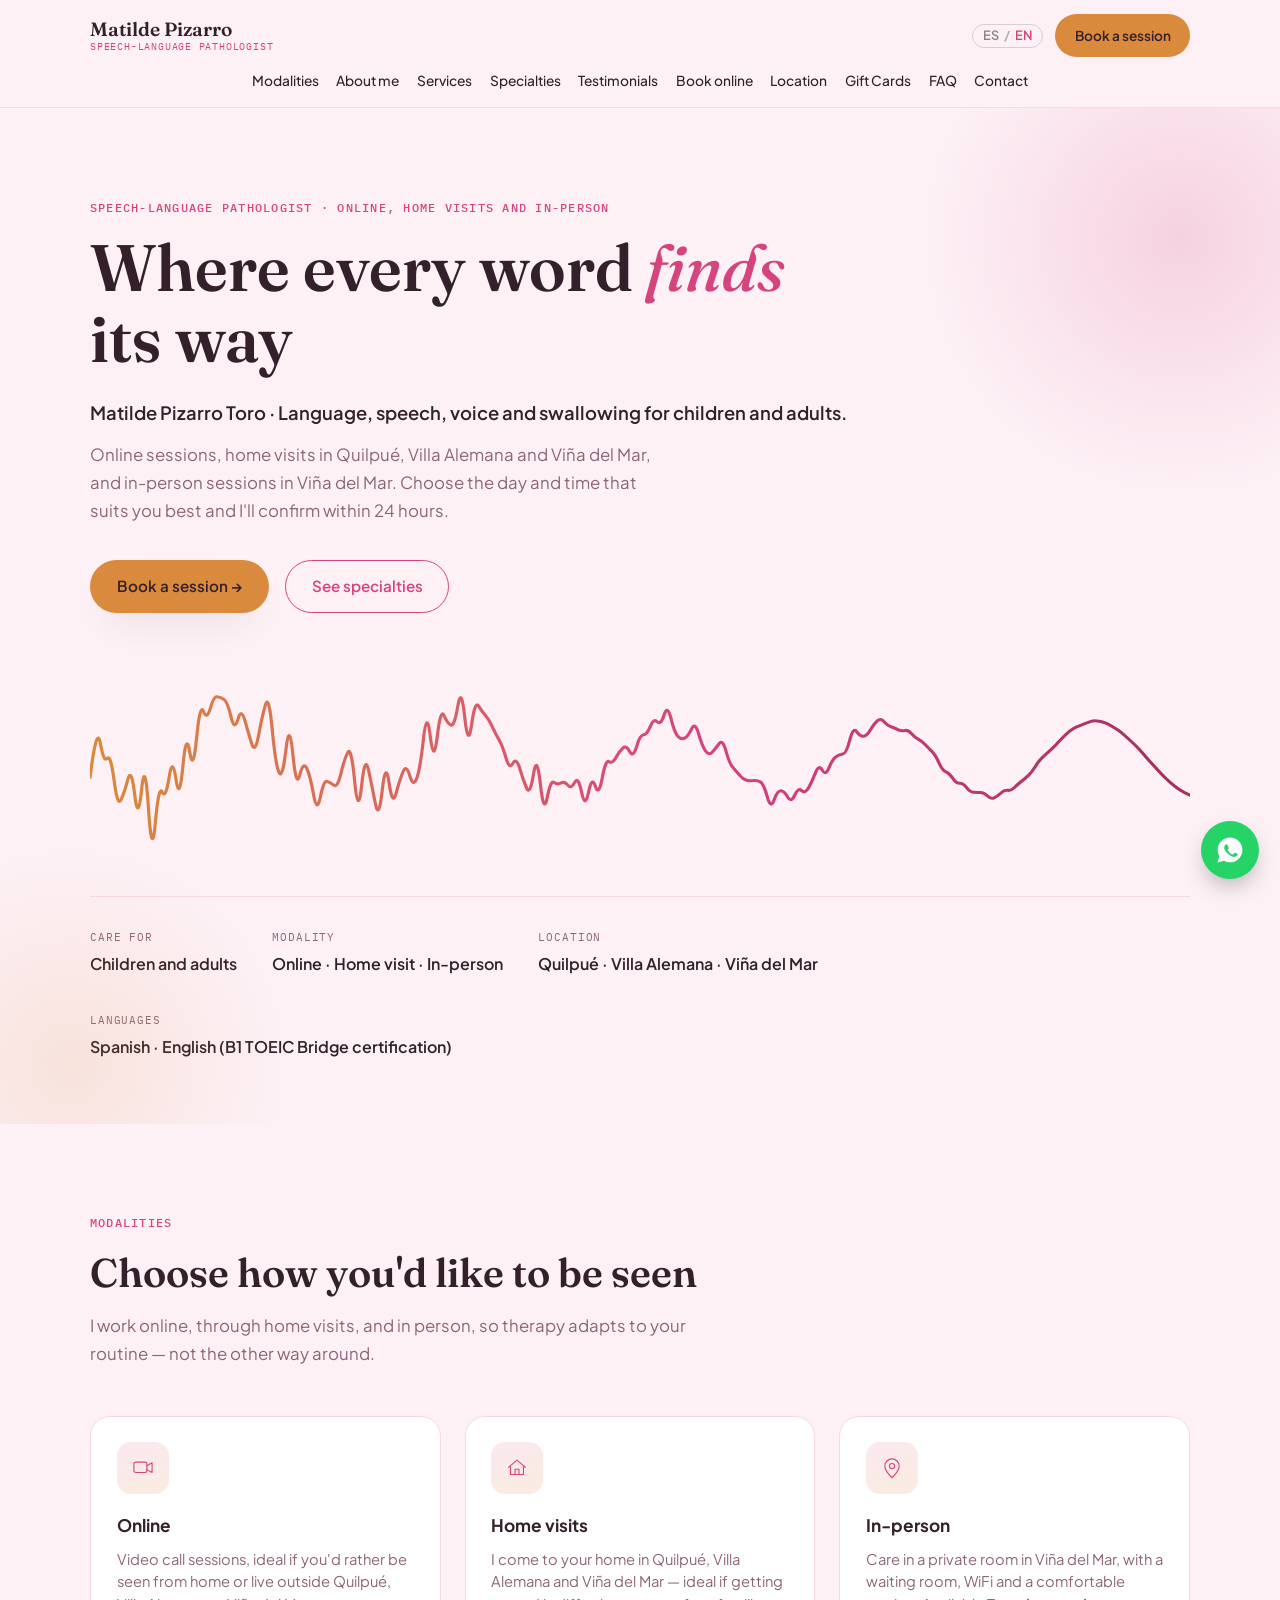
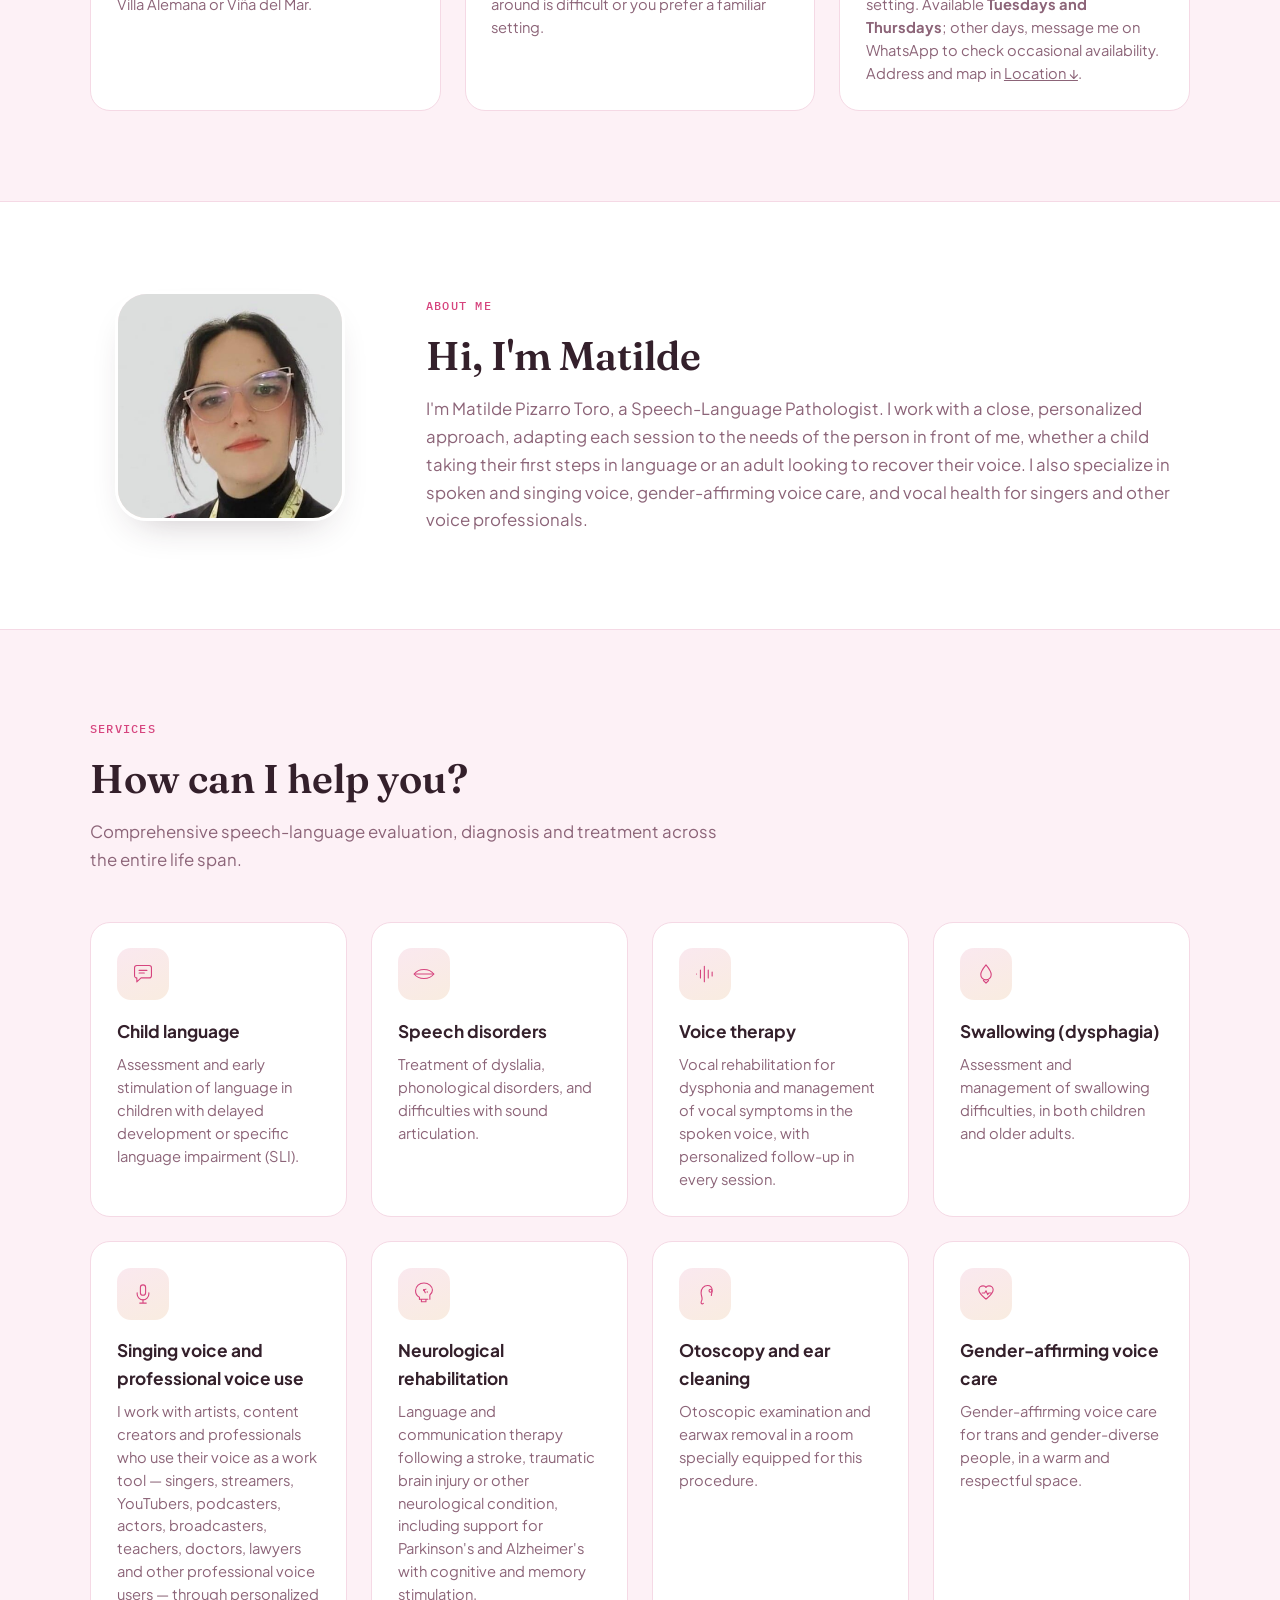
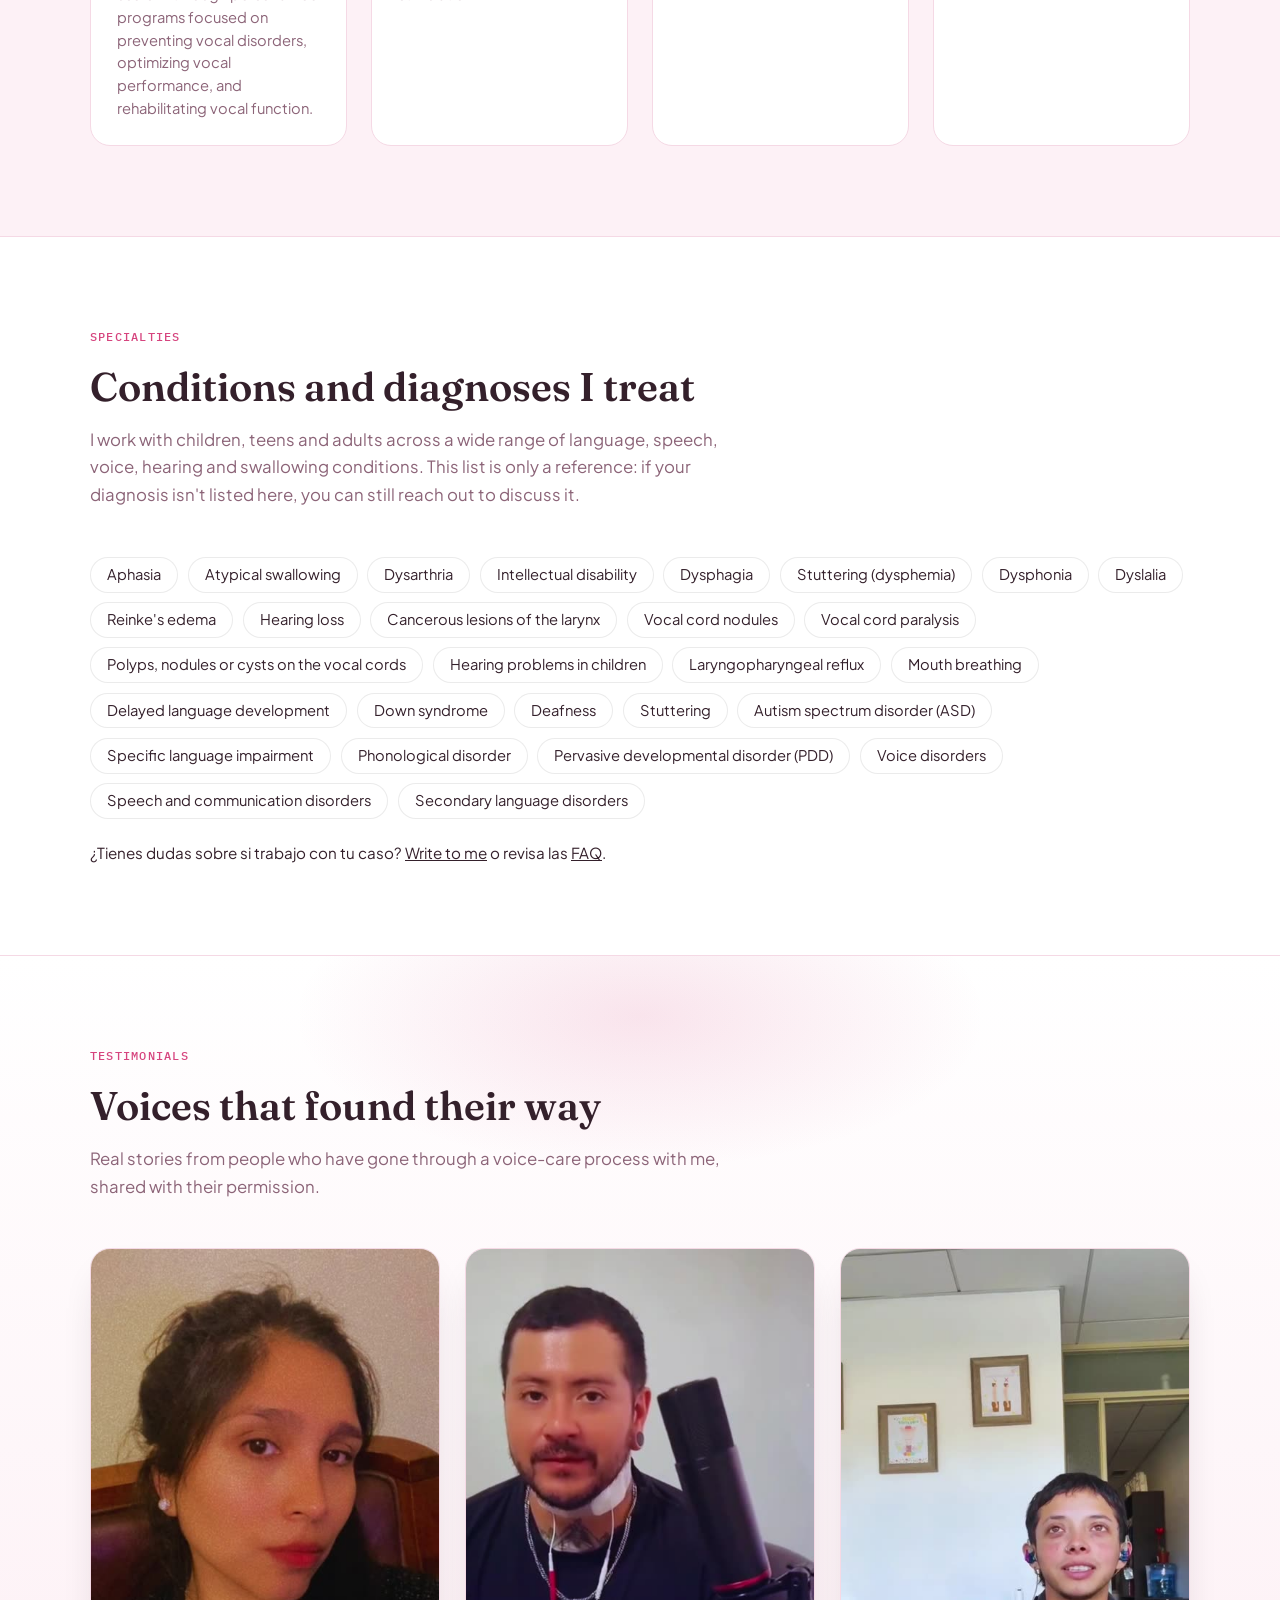
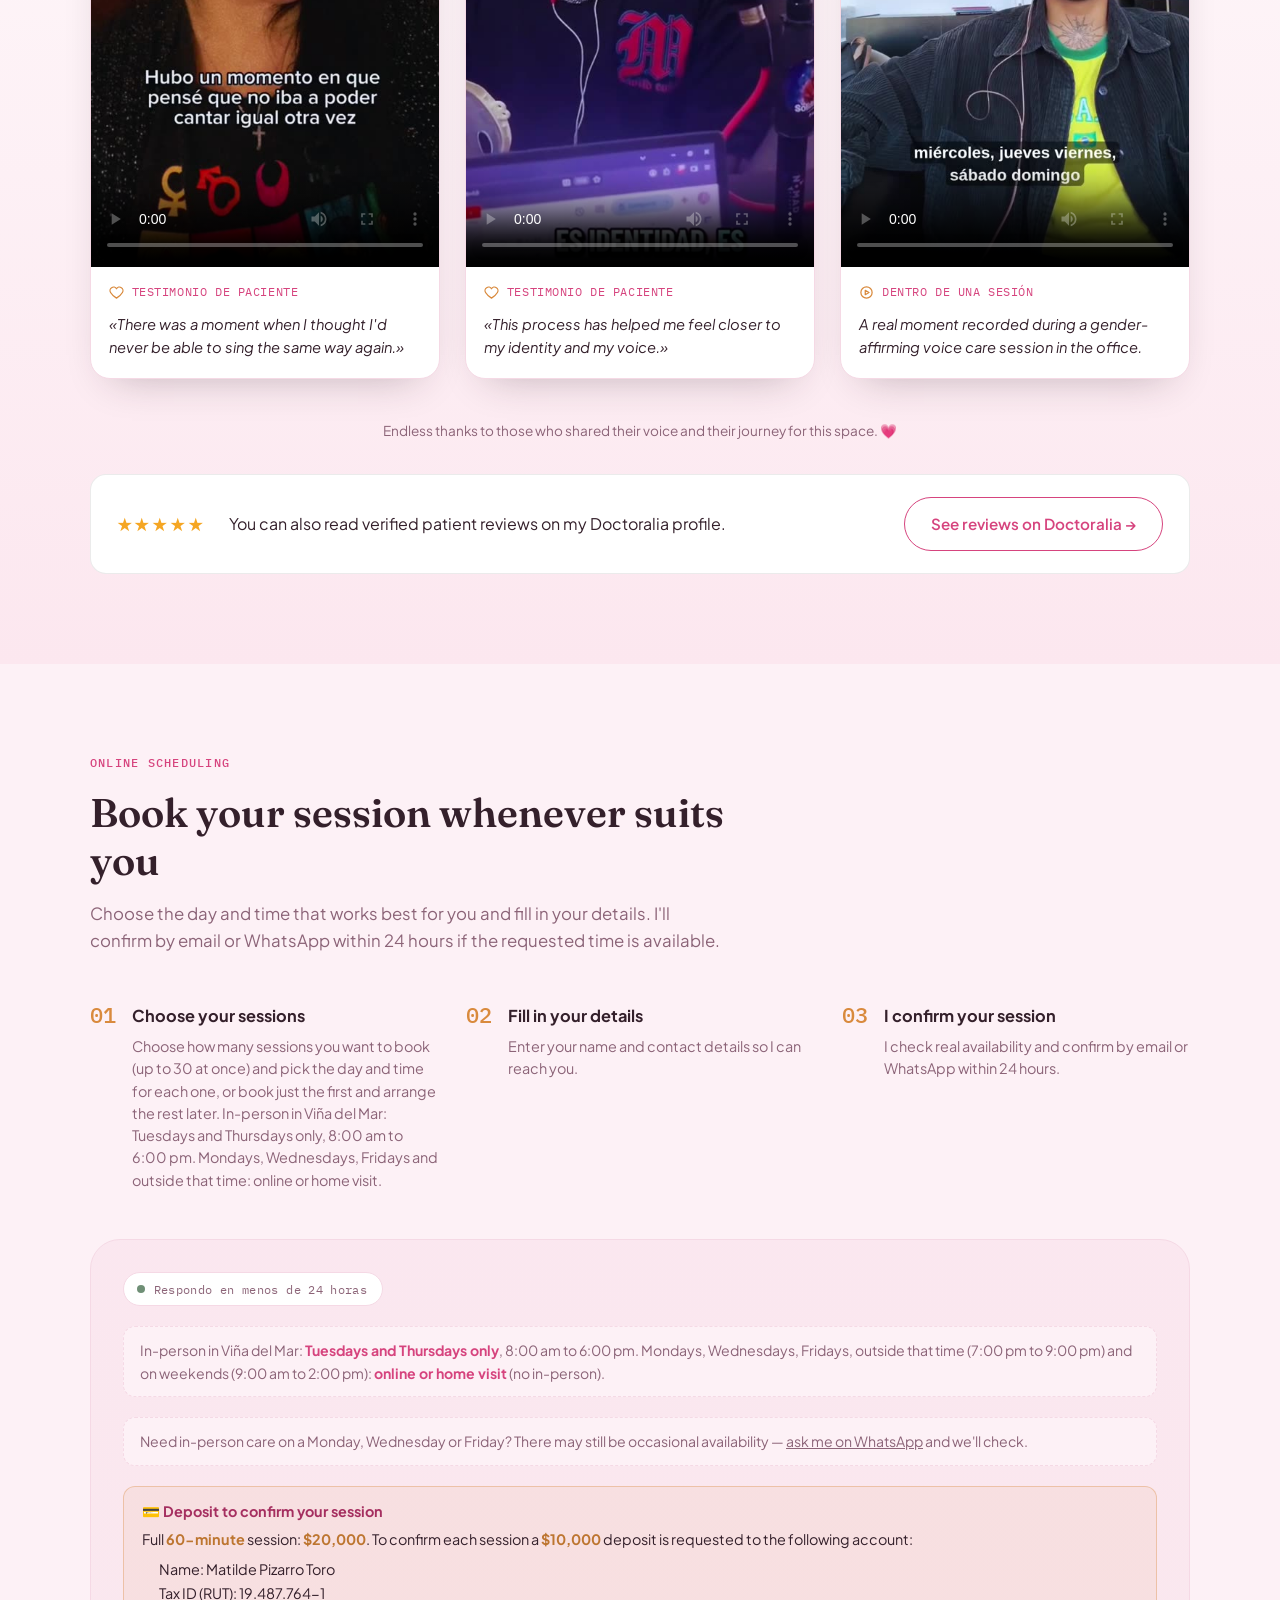
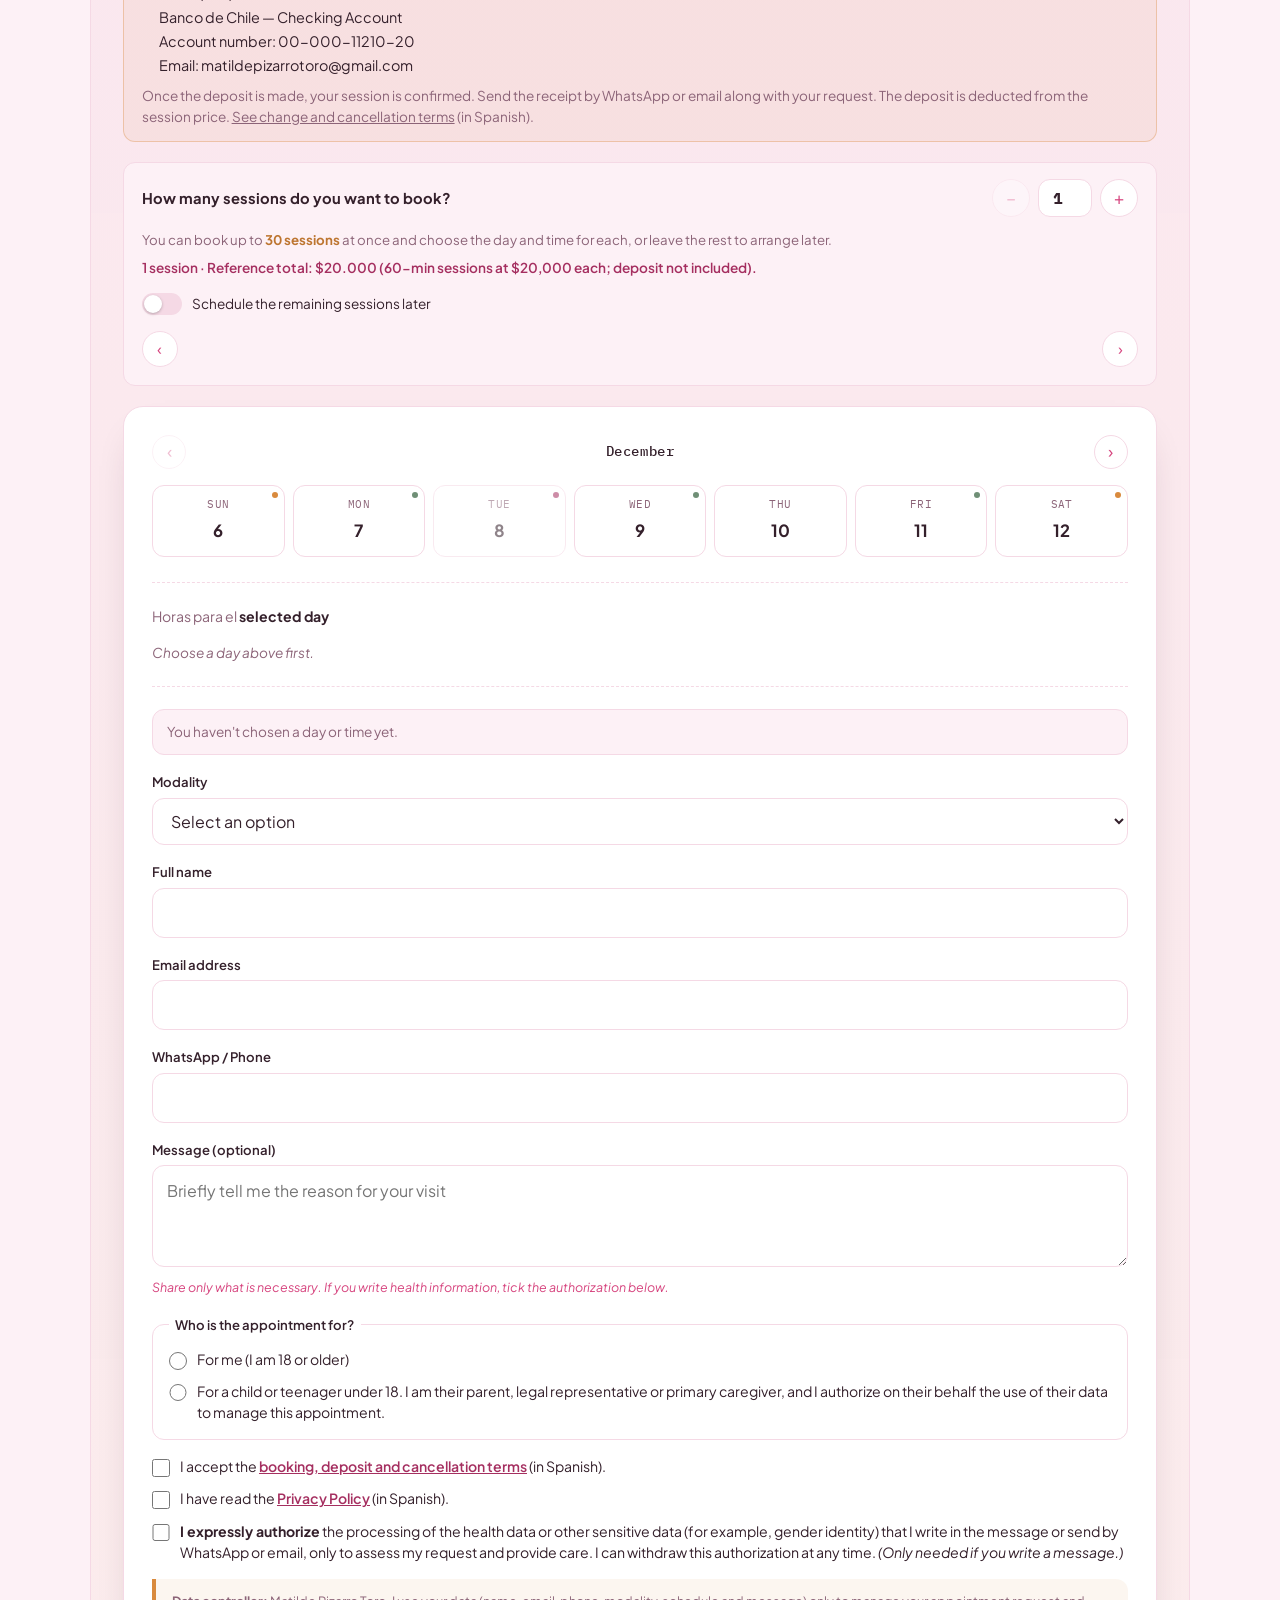
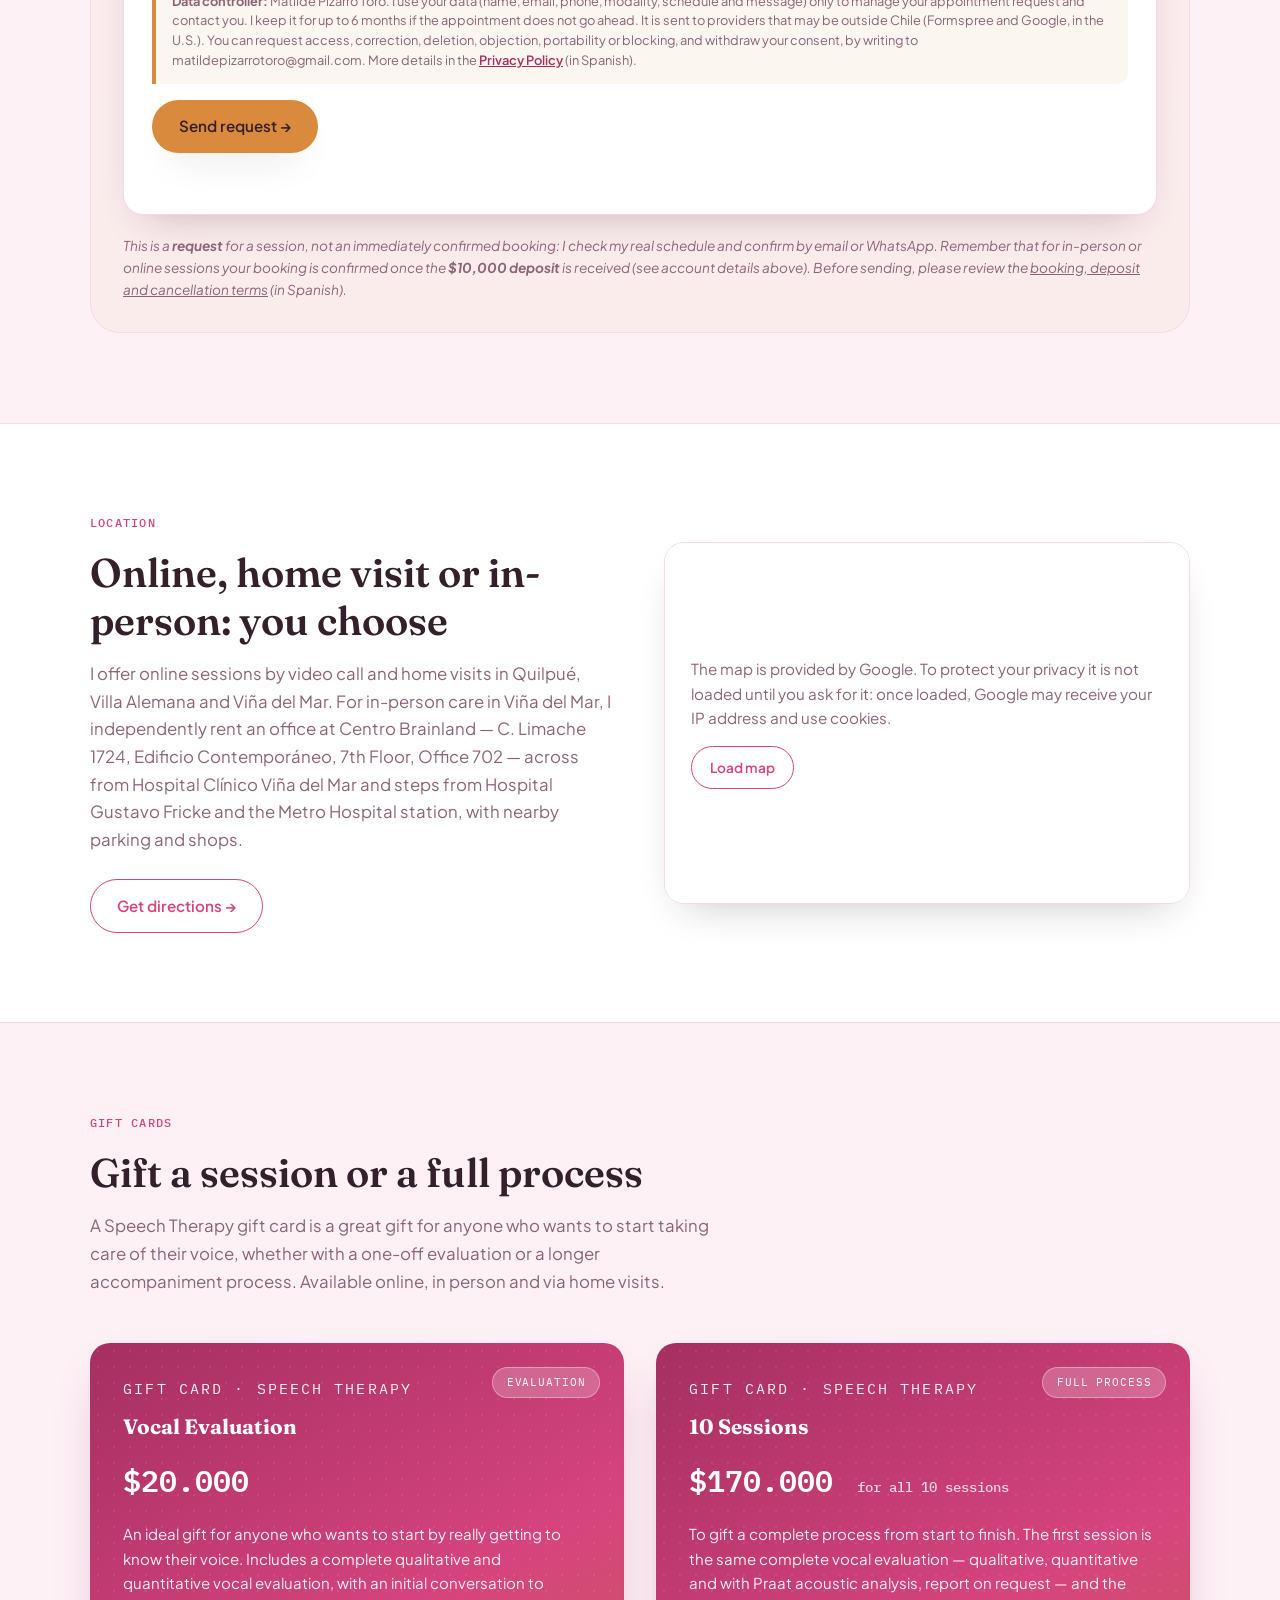
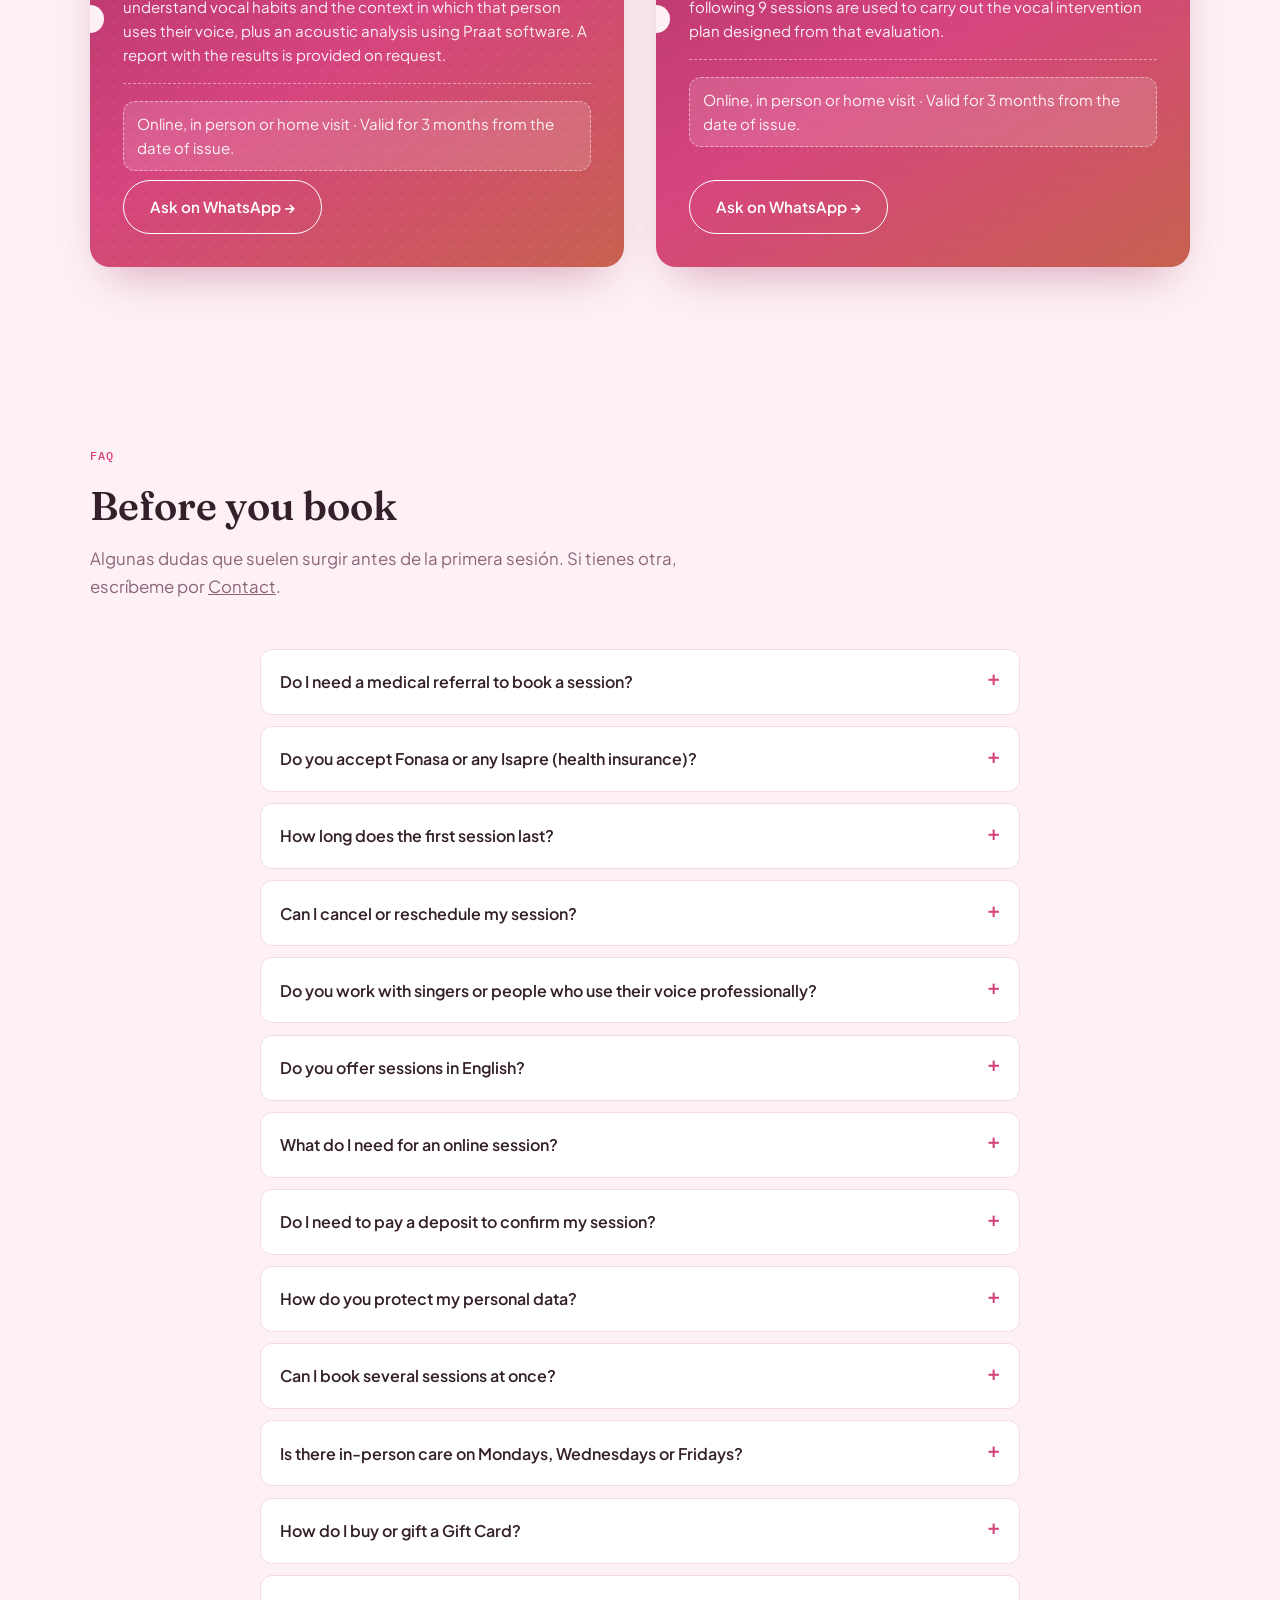
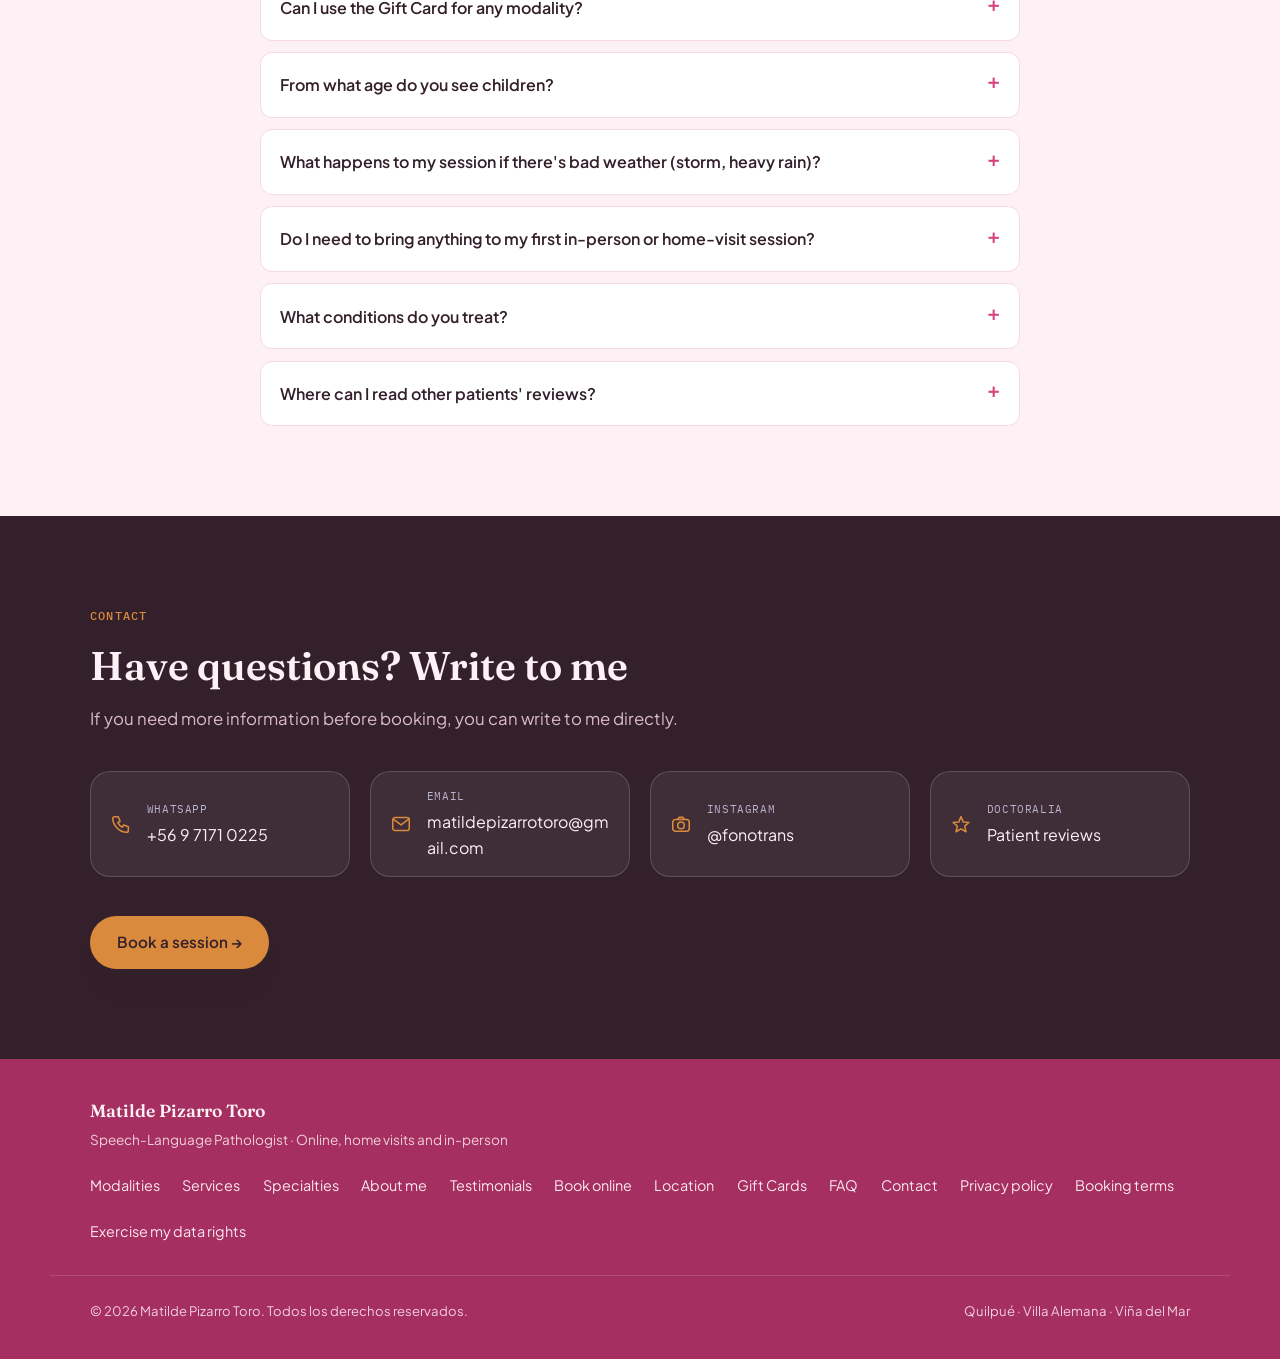
==== commit 9bf882cc: "Add files via upload" ====
--- a/index.html
+++ b/index.html
@@ -1,2619 +1,2722 @@
-<!doctype html>
-<html lang="es">
+<!DOCTYPE html>
+<html lang="es-CL">
 <head>
-<meta charset="utf-8" />
-<meta name="viewport" content="width=device-width,initial-scale=1" />
-<meta name="theme-color" content="#c94a8c" />
-<title data-i18n="pageTitle">Matilde Pizarro Toro · Fonoaudióloga | Bitácora de Sesiones</title>
-<meta name="description" data-i18n-content="metaDescription" content="Bitácora clínica de voz: registro sesión a sesión, cronómetros de ejercicios y piano en vivo con detector de nota." />
-<meta property="og:type" content="website" />
-<meta property="og:site_name" content="Consultorio Vocal" />
-<meta property="og:locale" content="es_CL" />
-<meta property="og:title" content="Matilde Pizarro Toro · Fonoaudióloga | Bitácora de Sesiones" />
-<meta property="og:description" content="Bitácora clínica de voz: registro sesión a sesión, cronómetros de ejercicios y piano en vivo con detector de nota." />
-<meta property="og:image" content="../assets/og-image.png" />
-<meta property="og:image:width" content="1200" />
-<meta property="og:image:height" content="630" />
-<meta name="twitter:image" content="../assets/og-image.png" />
-<meta name="twitter:card" content="summary_large_image" />
-<meta name="twitter:title" content="Matilde Pizarro Toro · Fonoaudióloga | Bitácora de Sesiones" />
-<meta name="twitter:description" content="Bitácora clínica de voz: registro sesión a sesión, cronómetros de ejercicios y piano en vivo con detector de nota." />
-<link rel="icon" href="data:image/svg+xml,%3Csvg xmlns='http://www.w3.org/2000/svg' viewBox='0 0 24 24'%3E%3Crect width='24' height='24' rx='7' fill='%23c94a8c'/%3E%3Cpath d='M8 17c-2.5-2.3-4-4.2-4-6.3A3.2 3.2 0 0 1 7.3 7.4C8.6 7.4 9.6 8 10 9c.4-1 1.4-1.6 2.7-1.6a3.2 3.2 0 0 1 3.3 3.3c0 2.1-1.5 4-4 6.3l-2 1.8Z' fill='white'/%3E%3C/svg%3E">
-<link rel="apple-touch-icon" href="apple-touch-icon.png">
-
-<!-- jsPDF -->
-
+<!--
+  ============================================================
+  SITIO WEB — Matilde Pizarro Toro, Fonoaudióloga
+  ============================================================
+  Actualización (17 de noviembre de 2026) — Ley de Datos Personales y
+  condiciones de reserva:
+    - Nuevas páginas: privacidad.html (Política de Privacidad con los 12
+      contenidos del art. 14 ter, fecha y versión) y condiciones.html
+      (reserva, abono, cambios, cancelación y retracto).
+    - Formulario de Agenda: pregunta si la atención es para un adulto o
+      para una persona menor de 18 años, pide aceptar las condiciones y
+      confirmar la lectura de la política (casillas sin marcar) y pide
+      consentimiento expreso para datos de salud solo si se escribe un
+      mensaje. Cada envío guarda constancia (fecha, hora y versión).
+    - El nombre ya NO se guarda en la Google Sheet del calendario
+      (BOOKING_CONFIG.storeNameInSheet = false). Ver Code.gs.
+    - El mapa de Google solo se carga si la persona aprieta el botón.
+    - Enlaces a privacidad, condiciones y ejercicio de derechos en el pie.
+    - FAQ: cancelación actualizada y nueva pregunta sobre datos personales.
+
+  Última actualización (21 de agosto de 2026):
+    - Agenda: ahora se pueden agendar VARIAS SESIONES en una misma
+      solicitud (hasta 30 de una vez, ver
+      BOOKING_CONFIG.maxSessionsPerBooking en el <script> final).
+      Se agregó un selector de cantidad de sesiones con un total
+      referencial ($20.000 la sesión de 60 minutos), pestañas
+      "Sesión 1/N", "Sesión 2/N"... para elegir día y hora de cada
+      una, y un interruptor "Agendar las siguientes sesiones luego"
+      para dejar solo la primera hora agendada y coordinar el resto
+      después. El Google Apps Script (Code.gs) se actualizó para
+      guardar todas las sesiones de una solicitud en la Sheet.
+    - Horario presencial: la atención PRESENCIAL en Viña del Mar
+      ahora es SOLO los martes y jueves (antes era de lunes a
+      viernes). Lunes, miércoles y viernes quedan como online o a
+      domicilio todo el día (ver BOOKING_CONFIG.presencialDays en
+      el <script> final para cambiar estos días). Se agregó un
+      aviso en Agenda y en la tarjeta "Presencial" de Modalidades
+      invitando a preguntar por WhatsApp si se necesita presencial
+      un lunes, miércoles o viernes, más dos preguntas nuevas en
+      "Preguntas frecuentes" (con su entrada en el esquema FAQPage).
+    - Se dejó un texto marcado con guion bajo punteado (clase
+      "fill-me") junto al abono, para que confirmes si el abono de
+      $10.000 se pide por cada sesión reservada o solo por la
+      primera cuando se agendan varias de una vez.
+
+  Actualización anterior (21 de julio de 2026):
+    - Aviso de temporal de lluvias: se extendió el bloqueo de
+      atenciones presenciales y a domicilio hasta el jueves 23 de
+      julio (antes llegaba solo al martes 21). El aviso fijo de la
+      tarjeta de Agenda ("rainScheduleNote") ahora se OCULTA SOLO,
+      sin tocar el HTML, a partir del 24 de julio de 2026 (buscar
+      "rainNoticeUntil" en el <script> final si algún día hay que
+      cambiar esa fecha por otro temporal). El bloqueo por día en
+      el calendario (BOOKING_CONFIG.onlineOnlyDates) ya se ajusta
+      solo, porque el calendario nunca muestra días pasados.
+    - Servicios: se corrigió el texto de la tarjeta "Voz cantada y
+      uso profesional de la voz" para dejarlo más breve y directo.
+    - Servicios: se agregó una tarjeta específica "Voz cantada y
+      uso profesional de la voz" para dejar explícito el trabajo
+      con cantantes, locutores, profesores y otras personas que
+      usan la voz de forma profesional o artística. También se
+      sumó una mención a esta especialidad en "Sobre mí" (se
+      corrigió además un párrafo vacío que había quedado ahí) y
+      una pregunta nueva en "Preguntas frecuentes" con su entrada
+      correspondiente en el esquema FAQPage.
+    - Nueva sección "Gift Cards" (entre Testimonios y Agenda, con
+      su propio link en el menú): dos tarjetas — Evaluación Vocal
+      ($20.000) y 10 Sesiones ($170.000) — con botón directo a
+      WhatsApp para coordinar el regalo. Se agregó también una
+      pregunta en el FAQ explicando cómo comprarlas.
+    - Ubicación: se agregó el nombre del edificio y el piso
+      (Edificio Contemporáneo, Piso 7) junto a la oficina 702, en
+      el texto de la sección y en el JSON-LD de dirección.
+
+  Actualización anterior (14 de julio de 2026):
+    - Agenda: se agregó un aviso visible con los datos de abono
+      ($10.000 a la cuenta Matilde Pizarro Toro, Banco de Chile,
+      Cuenta Vista N° 00-000-11210-20) que se pide para confirmar
+      atenciones presenciales u online. Aparece en la tarjeta de
+      Agenda (antes del calendario), se repite bajo el formulario
+      y se agregó como pregunta nueva en "Preguntas frecuentes"
+      (con su entrada correspondiente en el esquema FAQPage).
+    - Agenda: se bloquearon las atenciones presenciales y a domicilio
+      del jueves 16 al domingo 19 de julio de 2026 por temporal de
+      lluvias — esos días solo se atiende online. Los días se marcan
+      en el calendario con un puntito azul y, al elegirlos, el
+      formulario deja fija la modalidad en "Online" (se deshabilitan
+      "A domicilio" y "Presencial") y se muestra un aviso explicando
+      el motivo. Esto se controla en BOOKING_CONFIG.onlineOnlyDates,
+      al final del archivo — para agregar o quitar fechas de este
+      bloqueo por lluvia, solo edita ese objeto.
+
+  Actualización anterior:
+    - Se agregó un botón flotante de WhatsApp (esquina inferior
+      derecha, visible en todas las secciones) para que agendar o
+      preguntar sea más directo, sobre todo en celular.
+    - Nueva sección "Preguntas frecuentes" (antes de Contacto), con
+      dudas típicas antes de agendar (derivación médica, Fonasa/
+      Isapre, duración de la primera sesión, cancelaciones, inglés,
+      requisitos para sesión online) + su propio esquema FAQPage
+      para buscadores. Los puntos marcados con línea punteada
+      naranja (clase "fill-me") son los que debes confirmar o
+      ajustar con tu información real (por ejemplo, si tienes
+      convenio con alguna Isapre).
+    - SEO/redes sociales: se agregaron etiquetas og:image y
+      twitter:card (usan tu foto de "Sobre mí"); cuando publiques
+      el sitio en su dominio final, cámbialas por la URL absoluta
+      de la imagen (ver comentario junto a esas etiquetas en el
+      <head>).
+    - Foto de "Sobre mí": se reemplazó por una versión más nítida
+      (recorte de cabeza y hombros, escalada con más resolución
+      para que no se vea pixelada en pantallas grandes).
+    - Se agregó que la atención es en español e inglés (certificación
+      B1 TOEIC Bridge): aparece como dato en el Hero (franja de
+      estadísticas), en "Sobre mí", en la nueva FAQ, y como dato
+      técnico en el JSON-LD del <head> (availableLanguage).
+    - Agenda: se bloquearon sin horas disponibles los días 9, 10 y
+      11 de julio de 2026, y el 14 de agosto de 2026 (cumpleaños de
+      Matilde, con el mensaje "Hoy es el cumpleaños de tu
+      fonoaudióloga"). También se bloquearon los feriados: 15 de
+      agosto, 18 y 19 de septiembre, 31 de octubre, 1 de noviembre,
+      8 de diciembre y 25 de diciembre de 2026. Todo esto se
+      controla en BOOKING_CONFIG.blockedDates, al final del
+      archivo — el día sigue visible en el calendario (con un
+      puntito rosa) pero al elegirlo se muestra el mensaje
+      correspondiente y no aparecen horarios para reservar.
+    - Testimonios: se reemplazaron los 3 videos de la sección "Testimonios"
+      por versiones editadas. El testimonio que antes estaba dividido en
+      "parte 1" y "parte 2" ahora es un solo video (una sola tarjeta); los
+      otros dos videos (el primer testimonio y el de "Dentro de una
+      sesión") fueron reemplazados por sus versiones mejoradas. Por eso
+      ahora quedan solo 3 tarjetas en vez de 4.
+    - Agenda: el calendario ahora consulta automáticamente una Google
+      Sheet (a través de un Google Apps Script publicado como Web App)
+      para saber qué horarios ya fueron reservados por otra persona y
+      mostrarlos como "Reservado" (deshabilitados). Esto es necesario
+      porque el sitio es estático (GitHub Pages) y no tiene backend
+      propio. TIENES QUE PEGAR la URL de tu Apps Script en
+      BOOKING_CONFIG.appsScriptUrl más abajo — mientras esa URL no esté
+      configurada, el calendario sigue funcionando igual que antes (sin
+      bloquear horarios ocupados). Ver las instrucciones paso a paso que
+      te compartió Claude junto con estos archivos para crear la Sheet y
+      el Apps Script.
+    - Agenda: ahora queda habilitada todo el año de forma rodante
+      (365 días desde el día en que alguien visita la página, ya
+      no se corta a las 3 semanas). Se abrieron sábado y domingo,
+      pero quedan reservados solo para "lavado de oídos a
+      domicilio": esos días el formulario bloquea automáticamente
+      la modalidad en "A domicilio" y se lo avisa a quien agenda.
+      Lunes a viernes sigue exactamente igual que antes (todas las
+      modalidades, mismos horarios). Todo esto se controla en
+      BOOKING_CONFIG, al final del archivo.
+    - Se agregó la sección "Modalidades" (online, a domicilio en
+      Quilpué/Villa Alemana/Viña del Mar, y presencial en Viña del
+      Mar) y un selector de modalidad en el formulario de Agenda.
+      Reemplaza a la antigua sección "El espacio".
+    - Las menciones a Centro Brainland se redujeron a UNA sola,
+      en la sección "Ubicación", redactada como box arrendado de
+      forma independiente (no es relación laboral ni con Matilde
+      ni con el centro) — el resto del sitio habla en general de
+      "atención presencial en Viña del Mar".
+
+    - Instagram integrado en la sección "Contacto":
+      @fonotrans (https://www.instagram.com/fonotrans/).
+    - Se eliminó la especialidad "Tartamudez (disfemia)" de la
+      sección "Servicios" a pedido.
+
+  Queda pendiente solo este texto (tiene un subrayado punteado
+  naranja en la página):
+
+    1) Verificar el N° de WhatsApp/teléfono: el CV traía
+       "+569 971710225" (12 dígitos, uno de más para un celular
+       chileno). Se usó +56 9 7171 0225 asumiendo un 9 duplicado
+       por error de tipeo — confírmalo antes de publicar en
+       "Contacto", en el JSON-LD del <head> y en el enlace wa.me.
+
+  La sección AGENDA tiene un calendario y formulario propios
+  (no es el calendario de Skedu embebido: Skedu no permite eso).
+  Cuando alguien envía el formulario, te llega un correo con el
+  día/hora que pidió (y ahora también la modalidad elegida) —
+  tú revisas tu agenda real en Skedu y confirmas por correo o
+  WhatsApp. El formulario ya está conectado a Formspree (ver
+  comentario "CONFIGURACIÓN DEL FORMULARIO" en la sección de
+  Agenda) y revisa BOOKING_CONFIG en el <script> final para poner
+  tus días/horarios reales.
+
+  Los archivos de fotos/videos van en la carpeta assets/ junto
+  a este index.html (assets/img y assets/video) — mantén esa
+  carpeta junto al archivo al subir el sitio a tu hosting.
+  ============================================================
+-->
+<meta charset="UTF-8">
+<meta name="viewport" content="width=device-width, initial-scale=1.0, viewport-fit=cover">
+<title>Matilde Pizarro Toro | Fonoaudióloga en Quilpué, Villa Alemana y Viña del Mar</title>
+<meta name="description" content="Matilde Pizarro Toro, Fonoaudióloga. Evaluación y tratamiento de lenguaje, habla, voz y deglución para niños y adultos, otoscopia y acompañamiento vocal afirmativo. Sesiones online, a domicilio en Quilpué, Villa Alemana y Viña del Mar, y presencial en Viña del Mar. Reserva tu hora en línea.">
+<meta name="theme-color" content="#D6447E">
+<meta name="referrer" content="strict-origin-when-cross-origin">
+<meta property="og:type" content="website">
+<meta property="og:title" content="Matilde Pizarro Toro | Fonoaudióloga en Quilpué, Villa Alemana y Viña del Mar">
+<meta property="og:description" content="Evaluación y tratamiento de lenguaje, habla, voz y deglución para niños y adultos. Online, a domicilio y presencial. Reserva tu hora en línea.">
+<meta property="og:image" content="assets/img/matilde-foto.jpg">
+<meta property="og:locale" content="es_CL">
+<meta name="twitter:card" content="summary_large_image">
+<meta name="twitter:title" content="Matilde Pizarro Toro | Fonoaudióloga en Quilpué, Villa Alemana y Viña del Mar">
+<meta name="twitter:description" content="Evaluación y tratamiento de lenguaje, habla, voz y deglución para niños y adultos. Online, a domicilio y presencial.">
+<meta name="twitter:image" content="assets/img/matilde-foto.jpg">
+<link rel="canonical" href="https://matildepizarro.github.io/fonoaudiologia/">
+<meta name="google-site-verification" content="6ZWFxOEZH7cxI2Bwtw_IXFIGRMMmmdDRwOZC1-roW1g" />
+<!-- Cuando tengas el dominio final publicado, reemplaza estas 4 líneas por
+     la URL absoluta (ej: https://tudominio.cl/assets/img/matilde-foto.jpg)
+     — las redes sociales no siempre leen bien las imágenes con ruta
+     relativa. También puedes agregar aquí <link rel="canonical" ...>
+     con la URL definitiva del sitio. -->
+<link rel="icon" type="image/svg+xml" href="data:image/svg+xml,%3Csvg xmlns='http://www.w3.org/2000/svg' viewBox='0 0 100 100'%3E%3Ccircle cx='50' cy='50' r='48' fill='%23D6447E'/%3E%3Cpath d='M20 50 L35 50 L42 30 L50 70 L58 40 L65 50 L80 50' stroke='%23FDF1F6' stroke-width='6' fill='none' stroke-linecap='round' stroke-linejoin='round'/%3E%3C/svg%3E">
 <link rel="preconnect" href="https://fonts.googleapis.com">
 <link rel="preconnect" href="https://fonts.gstatic.com" crossorigin>
-<link href="https://fonts.googleapis.com/css2?family=Fraunces:opsz,wght@9..144,500;9..144,600;9..144,700;9..144,800&family=Inter:wght@400;500;600;700;800&family=IBM+Plex+Mono:wght@500&display=swap" rel="stylesheet">
-<script>(function(){
-  try{ document.documentElement.setAttribute('data-pastel-theme', localStorage.getItem('cv-pastel-theme')||'rosa'); }catch(e){}
-  /* Evita el "flash" de idioma incorrecto en visitas recurrentes: aplica el
-     idioma guardado al <html lang> antes del primer pintado, en vez de
-     esperar a que cargue assets/i18n-engine.js (mismo criterio que ya se
-     usaba arriba para el tema pastel). */
-  try{
-    var l = localStorage.getItem('cv-lang');
-    if(l === 'pt') document.documentElement.setAttribute('lang','pt-BR');
-    else if(l === 'en') document.documentElement.setAttribute('lang','en');
-  }catch(e){}
-})();</script>
-<link rel="stylesheet" href="../assets/shared.css?v=2">
-<script src="i18n-dict.js"></script>
-<script src="../assets/i18n-engine.js?v=2"></script>
+<!--
+  Las tipografías se cargan de forma asíncrona (preload + cambio a
+  "stylesheet" en cuanto termina de llegar) para que no bloqueen el
+  primer renderizado en celulares con conexión lenta: el texto se ve
+  de inmediato con una tipografía del sistema y cambia a la tipografía
+  definitiva apenas está lista, sin esperarla. El <noscript> de abajo
+  es el respaldo por si el navegador tiene JavaScript deshabilitado.
+-->
+<link rel="preload" as="style" href="https://fonts.googleapis.com/css2?family=Fraunces:ital,wght@0,400;0,500;0,600;0,700;1,500&amp;family=Plus+Jakarta+Sans:wght@400;500;600;700&amp;family=IBM+Plex+Mono:wght@400;500&amp;display=swap" onload="this.onload=null;this.rel='stylesheet';">
+<noscript><link href="https://fonts.googleapis.com/css2?family=Fraunces:ital,wght@0,400;0,500;0,600;0,700;1,500&amp;family=Plus+Jakarta+Sans:wght@400;500;600;700&amp;family=IBM+Plex+Mono:wght@400;500&amp;display=swap" rel="stylesheet"></noscript>
+<!-- Respaldo si JavaScript está deshabilitado: sin él, las secciones
+     marcadas ".reveal" (que aparecen "al hacer scroll") quedarían
+     invisibles para siempre, porque ese efecto depende del script de
+     más abajo. -->
+<noscript><style>.reveal{opacity:1!important;transform:none!important;}</style></noscript>
+
+<script type="application/ld+json">
+{
+  "@context": "https://schema.org",
+  "@type": "MedicalBusiness",
+  "name": "Matilde Pizarro Toro — Fonoaudióloga",
+  "description": "Atención fonoaudiológica para niños y adultos: lenguaje, habla, voz y deglución. Modalidad online, a domicilio y presencial.",
+  "areaServed": ["Viña del Mar", "Quilpué", "Villa Alemana"],
+  "address": {
+    "@type": "PostalAddress",
+    "streetAddress": "C. Limache 1724, Edificio Contemporáneo, Piso 7, Oficina 702",
+    "addressLocality": "Viña del Mar",
+    "addressRegion": "Valparaíso",
+    "addressCountry": "CL"
+  },
+  "geo": {
+    "@type": "GeoCoordinates",
+    "latitude": -33.0292166,
+    "longitude": -71.5396096
+  },
+  "telephone": "+56 9 7171 0225",
+  "email": "matildepizarrotoro@gmail.com",
+  "medicalSpecialty": "SpeechAndLanguagePathology",
+  "availableLanguage": ["Spanish", "English"]
+}
+</script>
+
+<script type="application/ld+json">
+{
+  "@context": "https://schema.org",
+  "@type": "FAQPage",
+  "mainEntity": [
+    {
+      "@type": "Question",
+      "name": "¿Necesito una derivación médica para agendar?",
+      "acceptedAnswer": { "@type": "Answer", "text": "No es obligatorio. Se puede agendar directamente una evaluación; si se necesita el apoyo de otro especialista, se coordina durante el proceso." }
+    },
+    {
+      "@type": "Question",
+      "name": "¿Cuánto dura la primera sesión?",
+      "acceptedAnswer": { "@type": "Answer", "text": "La primera sesión es de evaluación y dura aproximadamente 45 a 60 minutos, según la edad y el motivo de consulta." }
+    },
+    {
+      "@type": "Question",
+      "name": "¿Trabajas con cantantes o personas que usan la voz de forma profesional?",
+      "acceptedAnswer": { "@type": "Answer", "text": "Sí, trabajo con artistas, creadores de contenido y profesionales de la voz: cantantes, streamers, youtubers, podcasters, actores, locutores, raperos, comediantes de stand-up, narradores de eSports, docentes, médicos, abogados y cualquier persona que dependa de su voz para comunicar, interpretar o trabajar, con planes personalizados de prevención, entrenamiento y rehabilitación vocal." }
+    },
+    {
+      "@type": "Question",
+      "name": "¿Hacen sesiones en inglés?",
+      "acceptedAnswer": { "@type": "Answer", "text": "Sí, la atención está disponible en español e inglés (certificación B1 TOEIC Bridge)." }
+    },
+    {
+      "@type": "Question",
+      "name": "¿Necesito pagar un abono para confirmar mi hora?",
+      "acceptedAnswer": { "@type": "Answer", "text": "Sí, para atenciones presenciales u online se solicita un abono de $10.000 a la cuenta Matilde Pizarro Toro, Banco de Chile, Cuenta Vista N° 00-000-11210-20. Con el abono realizado, la hora queda confirmada." }
+    },
+    {
+      "@type": "Question",
+      "name": "¿Puedo agendar varias sesiones de una vez?",
+      "acceptedAnswer": { "@type": "Answer", "text": "Sí, en Agenda se puede elegir cuántas sesiones reservar (hasta 30) y asignar día y hora a cada una, o agendar solo la primera y coordinar el resto después." }
+    },
+    {
+      "@type": "Question",
+      "name": "¿Hay atención presencial los lunes, miércoles o viernes?",
+      "acceptedAnswer": { "@type": "Answer", "text": "La atención presencial regular en Viña del Mar es los martes y jueves. Lunes, miércoles y viernes se atiende online o a domicilio, aunque puede haber disponibilidad puntual para presencial esos días consultando por WhatsApp." }
+    },
+    {
+      "@type": "Question",
+      "name": "¿Cómo compro o regalo una Gift Card?",
+      "acceptedAnswer": { "@type": "Answer", "text": "Se coordina por WhatsApp: se elige entre la Gift Card de Evaluación Vocal o la de 10 Sesiones, se paga por transferencia y se entrega la gift card con su fecha de emisión y vigencia de 3 meses." }
+    },
+    {
+      "@type": "Question",
+      "name": "¿Puedo usar la Gift Card en cualquier modalidad?",
+      "acceptedAnswer": { "@type": "Answer", "text": "Sí, la gift card se puede usar en modalidad online, presencial en Viña del Mar o a domicilio en Quilpué, Villa Alemana y Viña del Mar." }
+    },
+    {
+      "@type": "Question",
+      "name": "¿Desde qué edad atienden a niños y niñas?",
+      "acceptedAnswer": { "@type": "Answer", "text": "Se atiende desde la primera infancia hasta la adolescencia, además de adultos y personas mayores." }
+    },
+    {
+      "@type": "Question",
+      "name": "¿Qué pasa con mi hora si hay mal tiempo (temporal, lluvia intensa)?",
+      "acceptedAnswer": { "@type": "Answer", "text": "Si un temporal restringe las atenciones presenciales o a domicilio, se avisa con anticipación y se ofrece cambiar la sesión a modalidad online o reprogramarla." }
+    },
+    {
+      "@type": "Question",
+      "name": "¿Necesito llevar algo a la primera sesión presencial o a domicilio?",
+      "acceptedAnswer": { "@type": "Answer", "text": "No es necesario, aunque informes o exámenes previos relacionados con el motivo de consulta pueden ser útiles de traer o enviar antes por WhatsApp." }
+    },
+    {
+      "@type": "Question",
+      "name": "¿Qué enfermedades o condiciones atiendes?",
+      "acceptedAnswer": { "@type": "Answer", "text": "Afasia, deglución atípica, disartria, discapacidad intelectual, disfagia, disfemia, disfonía, dislalia, edema de Reinke, hipoacusia, lesiones cancerosas de laringe, nódulos/pólipos/quistes en cuerdas vocales, parálisis de cuerda vocal, problemas de audición en niños, reflujo laringo-faríngeo, respiración bucal, retraso en el desarrollo del lenguaje, síndrome de Down, sordera, tartamudez, trastorno del espectro autista, trastorno específico del lenguaje, trastorno fonológico, trastorno generalizado del desarrollo y otros trastornos de la voz, el habla y la comunicación." }
+    },
+    {
+      "@type": "Question",
+      "name": "¿Dónde puedo leer opiniones de otros pacientes?",
+      "acceptedAnswer": { "@type": "Answer", "text": "En los testimonios en video de esta página y en el perfil de Doctoralia de Matilde Pizarro Toro, donde hay reseñas verificadas de pacientes." }
+    }
+  ]
+}
+</script>
 
 <style>
+/* ============================================================
+   TOKENS
+   ============================================================ */
 :root{
-  --ink:#4a2140;
-  --ink-soft:#7a4568;
-  --muted:#a6789a;
-  --bg:#fff5fa;
-  --surface:#ffffff;
-  --surface-sunken:#fff0f7;
-  --border:#f6d6e8;
-  --primary:#e0559e;
-  --primary-dark:#c94a8c;
-  --primary-darker:#9c3670;
-  --primary-tint:#fde6f3;
-  --peach:#ff9d81;
-  --peach-tint:#ffe9e0;
-  --gold:#e0a640;
-  --danger:#e2566b;
-  --danger-tint:#fce3e7;
-  --ok:#4caf7d;
-  --shadow-sm:0 1px 3px rgba(157,54,112,.08);
-  --shadow-md:0 8px 24px rgba(157,54,112,.10);
-  --shadow-lg:0 18px 44px rgba(157,54,112,.16);
-  --radius:20px;
-  --radius-sm:13px;
+  --paper:#FDF1F6;
+  --paper-alt:#FFFFFF;
+  --ink:#34202B;
+  --ink-soft:#8C6478;
+  --voice:#D6447E;
+  --voice-deep:#A52F60;
+  --amber:#D98A3D;
+  --amber-deep:#BD7530;
+  --sage:#6F8F76;
+  --line:#F5D9E5;
+  --radius-sm:12px;
+  --radius-md:20px;
+  --radius-lg:30px;
+  --shadow-soft:0 18px 40px -22px rgba(52,32,43,0.32);
+  --font-display:'Fraunces', Georgia, serif;
+  --font-body:'Plus Jakarta Sans', system-ui, -apple-system, sans-serif;
+  --font-mono:'IBM Plex Mono', ui-monospace, 'Courier New', monospace;
 }
-:root[data-pastel-theme="rosa"]{
-  --ink:#4a2140; --ink-soft:#7a4568; --muted:#a6789a; --bg:#fff5fa; --surface:#ffffff; --surface-sunken:#fff0f7;
-  --border:#f6d6e8; --primary:#e0559e; --primary-dark:#c94a8c; --primary-darker:#9c3670; --primary-tint:#fde6f3;
+
+/* ============================================================
+   RESET / BASE
+   ============================================================ */
+*,*::before,*::after{box-sizing:border-box;}
+html{scroll-behavior:smooth;}
+@media (prefers-reduced-motion: reduce){
+  html{scroll-behavior:auto;}
+  *,*::before,*::after{animation-duration:0.01ms !important;animation-iteration-count:1 !important;transition-duration:0.01ms !important;}
 }
-:root[data-pastel-theme="lavanda"]{
-  --ink:#3d2e5c; --ink-soft:#6a5590; --muted:#9689b3; --bg:#f6f3ff; --surface:#ffffff; --surface-sunken:#efe9ff;
-  --border:#ded1fb; --primary:#9b7bd9; --primary-dark:#7e5cc4; --primary-darker:#5f3fa3; --primary-tint:#ece3fb;
+body{margin:0;background:var(--paper);color:var(--ink);font-family:var(--font-body);-webkit-font-smoothing:antialiased;line-height:1.6;overflow-x:hidden;}
+img,svg{display:block;max-width:100%;}
+a{color:inherit;}
+ul,ol{list-style:none;margin:0;padding:0;}
+h1,h2,h3,p{margin:0;}
+button{font:inherit;background:none;border:none;}
+section[id]{scroll-margin-top:84px;}
+.visually-hidden{position:absolute;width:1px;height:1px;padding:0;margin:-1px;overflow:hidden;clip:rect(0,0,0,0);white-space:nowrap;border:0;}
+.skip-link{position:absolute;left:1rem;top:-60px;background:var(--ink);color:#fff;padding:.7rem 1.2rem;border-radius:0 0 10px 10px;z-index:300;transition:top .25s ease;text-decoration:none;font-weight:600;}
+.skip-link:focus{top:0;}
+:focus-visible{outline:3px solid var(--voice);outline-offset:3px;}
+
+.container{max-width:1180px;margin-inline:auto;padding-inline:clamp(1.25rem,4vw,2.5rem);}
+
+.eyebrow{font-family:var(--font-mono);font-size:.78rem;letter-spacing:.1em;text-transform:uppercase;color:var(--voice);margin-bottom:1rem;font-weight:500;}
+.fill-me{border-bottom:2px dashed var(--amber);padding-bottom:1px;font-weight:600;}
+
+/* ============================================================
+   BUTTONS
+   ============================================================ */
+.btn{display:inline-flex;align-items:center;gap:.5rem;font-family:var(--font-body);font-weight:600;font-size:.95rem;padding:.85rem 1.6rem;border-radius:999px;text-decoration:none;border:1.5px solid transparent;cursor:pointer;transition:transform .25s ease, box-shadow .25s ease, background-color .25s ease, color .25s ease, border-color .25s ease;white-space:nowrap;}
+.btn-primary{background:var(--amber);color:var(--ink);box-shadow:var(--shadow-soft);}
+.btn-primary:hover{background:var(--amber-deep);transform:translateY(-2px);}
+.btn-ghost{background:transparent;color:var(--voice);border-color:var(--voice);}
+.btn-ghost:hover{background:var(--voice);color:#fff;}
+.btn-sm{padding:.6rem 1.15rem;font-size:.85rem;}
+
+/* ============================================================
+   REVEAL ANIMATION
+   ============================================================ */
+.reveal{opacity:0;transform:translateY(18px);transition:opacity .7s ease, transform .7s ease;}
+.reveal.is-visible{opacity:1;transform:translateY(0);}
+
+/* ============================================================
+   HEADER / NAV
+   ============================================================ */
+.site-header{position:sticky;top:0;z-index:100;background:rgba(253,241,246,0.86);backdrop-filter:blur(10px);-webkit-backdrop-filter:blur(10px);border-bottom:1px solid var(--line);}
+.nav-inner{display:flex;flex-wrap:wrap;align-items:center;justify-content:space-between;gap:.6rem 1rem;padding-block:.9rem;}
+.brand{display:flex;flex-direction:column;line-height:1.2;text-decoration:none;order:1;}
+.brand-name{font-family:var(--font-display);font-weight:600;font-size:1.2rem;color:var(--ink);}
+.brand-tag{font-family:var(--font-mono);font-size:.62rem;letter-spacing:.08em;text-transform:uppercase;color:var(--voice);}
+.nav-links{display:flex;align-items:center;flex-wrap:wrap;justify-content:center;gap:.55rem 1.1rem;order:3;flex-basis:100%;list-style:none;margin:0;padding:0;}
+.nav-links a:not(.btn){font-weight:500;font-size:.86rem;text-decoration:none;color:var(--ink);position:relative;padding-bottom:2px;white-space:nowrap;}
+.nav-links a:not(.btn)::after{content:"";position:absolute;left:0;right:0;bottom:-4px;height:2px;background:var(--amber);transform:scaleX(0);transform-origin:left;transition:transform .25s ease;}
+.nav-links a:not(.btn):hover::after{transform:scaleX(1);}
+.nav-actions{display:flex;align-items:center;gap:.75rem;order:2;}
+.lang-switch{display:flex;align-items:center;gap:.3rem;background:transparent;border:1px solid rgba(0,0,0,.15);border-radius:999px;padding:.3rem .65rem;font-family:inherit;font-size:.8rem;font-weight:600;cursor:pointer;line-height:1;}
+.lang-switch .lang-opt{opacity:.45;transition:opacity .15s ease;}
+.lang-switch .lang-opt.is-active{opacity:1;color:var(--voice,#D6447E);}
+.lang-switch .lang-sep{opacity:.3;}
+.lang-switch:hover .lang-opt{opacity:.8;}
+.lang-switch:hover .lang-opt.is-active{opacity:1;}
+
+@media (max-width:520px){
+  .nav-links{gap:.5rem .8rem;}
+  .nav-links a:not(.btn){font-size:.8rem;}
 }
-:root[data-pastel-theme="menta"]{
-  --ink:#204a3a; --ink-soft:#3f7561; --muted:#79a390; --bg:#f0fbf6; --surface:#ffffff; --surface-sunken:#e6f7ef;
-  --border:#c9ecdb; --primary:#4fb894; --primary-dark:#3a9a79; --primary-darker:#297b60; --primary-tint:#e1f7ee;
-}
-:root[data-pastel-theme="durazno"]{
-  --ink:#5c3520; --ink-soft:#8a5b3c; --muted:#c19a7e; --bg:#fff7f0; --surface:#ffffff; --surface-sunken:#ffece0;
-  --border:#ffd8bd; --primary:#ff9d66; --primary-dark:#e87f45; --primary-darker:#c2612c; --primary-tint:#ffe9dc;
-}
-:root[data-pastel-theme="cielo"]{
-  --ink:#1e3a5c; --ink-soft:#3f6690; --muted:#7fa0c0; --bg:#f0f8ff; --surface:#ffffff; --surface-sunken:#e3f2ff;
-  --border:#c9e4fb; --primary:#5bb3e0; --primary-dark:#3f96c4; --primary-darker:#2c749d; --primary-tint:#e3f4fd;
-}
-
-*{box-sizing:border-box}
-html{scroll-behavior:smooth}
-body{
-  font-family:'Inter',system-ui,-apple-system,Segoe UI,Roboto,Arial,sans-serif;
-  margin:0;
-  background:
-    radial-gradient(1000px 480px at 12% -8%, #ffe1f0 0%, transparent 58%),
-    radial-gradient(820px 460px at 108% 4%, #ffe6dc 0%, transparent 55%),
-    radial-gradient(700px 520px at 50% 115%, #fbe4f2 0%, transparent 60%),
-    var(--bg);
-  color:var(--ink);
-  -webkit-font-smoothing:antialiased;
-}
-h1,h2,h3,h4{font-family:'Fraunces',sans-serif;letter-spacing:-0.01em;margin:0}
-::selection{background:var(--primary-tint);color:var(--primary-darker)}
-a{color:var(--primary-dark)}
-
-.skip-link{position:absolute;left:-999px;top:0;background:var(--ink);color:#fff;padding:8px 14px;border-radius:8px;z-index:999}
-.skip-link:focus{left:12px;top:12px}
-
-.container{max-width:1080px;margin:0 auto;padding:22px 20px 70px}
-
-/* ---------- Header ---------- */
-.topbar{
-  display:flex;align-items:center;gap:16px;
-  background:linear-gradient(155deg,var(--primary-darker),var(--primary) 70%);
-  border-radius:26px;
-  padding:24px 28px;
-  color:#fff;
-  box-shadow:var(--shadow-lg);
-  position:relative;
-  overflow:hidden;
-}
-.topbar::after{
-  content:"";position:absolute;inset:0;
-  background:
-    radial-gradient(360px 230px at 92% -25%, rgba(255,255,255,.20), transparent 60%),
-    radial-gradient(260px 200px at 8% 130%, rgba(255,214,232,.22), transparent 60%);
-  pointer-events:none;
-}
-.brand-mark{
-  width:56px;height:56px;flex:0 0 auto;border-radius:18px;
-  background:rgba(255,255,255,.16);
-  display:flex;align-items:center;justify-content:center;
-  border:1px solid rgba(255,255,255,.3);
-  position:relative;z-index:1;
-}
-.brand-mark svg{width:30px;height:30px}
-.brand-text{position:relative;z-index:1;flex:1;min-width:0}
-.brand-text h1{font-size:21px;font-weight:700;color:#fff}
-.brand-text p{margin:5px 0 0;font-size:13.5px;color:rgba(255,255,255,.86)}
-.brand-badge{
-  position:relative;z-index:1;
-  font-size:11.5px;font-weight:700;color:#fff;
-  background:rgba(255,255,255,.18);
-  border:1px solid rgba(255,255,255,.32);
-  padding:6px 13px;border-radius:999px;white-space:nowrap;
-}
-
-/* ---------- Quicknav ---------- */
-.quicknav{
-  display:flex;gap:8px;margin:18px 0;flex-wrap:wrap;
-  position:sticky;top:10px;z-index:50;
-}
-.quicknav button{
-  display:flex;align-items:center;gap:7px;
-  background:rgba(255,255,255,.86);backdrop-filter:blur(6px);
-  border:1px solid var(--border);color:var(--ink-soft);
-  font-family:'Inter',sans-serif;font-weight:700;font-size:13px;
-  padding:9px 15px;border-radius:999px;cursor:pointer;transition:all .18s ease;
-  box-shadow:var(--shadow-sm);
-}
-.quicknav button:hover{color:var(--primary-darker);border-color:var(--primary-tint);transform:translateY(-1px)}
-.quicknav button.on{background:var(--primary);color:#fff;border-color:var(--primary);box-shadow:0 6px 16px rgba(224,85,158,.35)}
-
-/* ---------- Cards / sections ---------- */
-.card{
-  background:var(--surface);border:1px solid var(--border);
-  padding:22px;border-radius:var(--radius);box-shadow:var(--shadow-sm);
-  margin-top:16px;scroll-margin-top:70px;
-}
-.card-head{display:flex;align-items:center;justify-content:space-between;gap:10px;margin-bottom:16px;flex-wrap:wrap}
-.card-head h2{font-size:18px;display:flex;align-items:center;gap:10px}
-.card-head .emoji{font-size:20px}
-.sub{color:var(--muted);font-size:12.5px;margin-top:3px}
-
-.sm{color:var(--muted);font-size:13px}
-label{font-size:12.5px;font-weight:700;color:var(--ink-soft);display:block;margin-bottom:6px}
-
-input[type=text],input[type=number],select,textarea{
-  font-family:inherit;font-size:13.5px;color:var(--ink);
-  padding:10px 12px;border-radius:11px;border:1px solid var(--border);
-  background:#fff;width:100%;transition:border-color .15s, box-shadow .15s;
-}
-input:focus,select:focus,textarea:focus{outline:none;border-color:var(--primary);box-shadow:0 0 0 3px var(--primary-tint)}
-textarea{resize:vertical;min-height:84px}
-
-.field-row{display:flex;gap:10px;flex-wrap:wrap}
-.field-row > *{flex:1;min-width:140px}
-
-.btn{
-  padding:10px 16px;border-radius:12px;border:1px solid transparent;cursor:pointer;
-  font-family:'Inter',sans-serif;font-weight:700;font-size:13px;
-  display:inline-flex;align-items:center;gap:7px;transition:transform .12s, box-shadow .12s, background .15s, opacity .15s;
-}
-.btn:active{transform:translateY(1px)}
-.btn-primary{background:var(--primary);color:#fff;box-shadow:0 4px 12px rgba(224,85,158,.32)}
-.btn-primary:hover{background:var(--primary-dark)}
-.btn-ghost{background:var(--primary-tint);color:var(--primary-darker);border-color:#f7d3e9}
-.btn-ghost:hover{background:#fbd6ea}
-.btn-outline{background:#fff;color:var(--ink-soft);border-color:var(--border)}
-.btn-outline:hover{border-color:var(--primary)}
-.btn-danger{background:var(--danger-tint);color:var(--danger)}
-.btn-danger:hover{background:#f9d0d7}
-.btn-sm{padding:7px 11px;font-size:12px;border-radius:9px}
-.btn[disabled]{opacity:.55;cursor:not-allowed;transform:none}
-.controls{display:flex;gap:8px;justify-content:flex-end;flex-wrap:wrap;margin-top:16px}
-
-.chip{
-  display:inline-flex;align-items:center;background:var(--surface-sunken);
-  padding:8px 12px;border-radius:11px;font-size:12.5px;color:var(--ink-soft);
-  border:1px solid var(--border);cursor:pointer;user-select:none;gap:6px;transition:all .15s;
-}
-.chip input{margin:0}
-.chip:has(input:checked){background:var(--primary-tint);border-color:var(--primary);color:var(--primary-darker);font-weight:700}
-.chip-row{display:flex;flex-wrap:wrap;gap:7px;margin-top:8px}
-
-/* ---------- Mini stat strip ---------- */
-.kpi-grid{display:grid;grid-template-columns:repeat(4,1fr);gap:12px}
-@media (max-width:760px){.kpi-grid{grid-template-columns:repeat(2,1fr)}}
-.kpi-card{background:var(--surface-sunken);border:1px solid var(--border);border-radius:16px;padding:16px;text-align:center}
-.kpi-card .num{font-family:'Fraunces',sans-serif;font-weight:700;font-size:26px;color:var(--primary-darker);line-height:1.1}
-.kpi-card .lbl{font-size:12px;color:var(--muted);margin-top:6px}
-
-/* ---------- Session form ---------- */
-.stat-box{background:var(--surface-sunken);border:1px solid var(--border);border-radius:13px;padding:12px}
-.stat-box .num{font-family:'Fraunces',sans-serif;font-weight:700;font-size:19px;color:var(--primary-darker)}
-.stat-box .lbl{font-size:11px;color:var(--muted);margin-top:2px}
-.stat-grid{display:grid;grid-template-columns:1fr 1fr;gap:10px}
-
-.checklist{display:flex;flex-direction:column;gap:8px}
-.check-item{
-  display:flex;align-items:center;gap:10px;padding:10px 12px;border-radius:12px;flex-wrap:wrap;
-  background:var(--surface-sunken);border:1px solid var(--border);
-}
-.check-item input[type=checkbox]{width:18px;height:18px;accent-color:var(--primary)}
-.check-item .name{font-weight:700;flex:1;min-width:120px}
-.check-item .dur{font-family:'IBM Plex Mono',monospace;font-size:12.5px;color:var(--muted)}
-.check-item .detail{
-  flex:1 1 100%;margin-top:2px;font-size:12.5px;padding:7px 10px;border-radius:9px;
-  border:1px solid var(--border);background:#fff;display:none;
-}
-.check-item.checked .detail{display:block}
-.check-item.checked{border-color:var(--primary);background:var(--primary-tint)}
-.ex-empty-inline{color:var(--muted);font-size:13px;padding:10px 4px}
-
-/* ---------- Exercises / timers ---------- */
-.ex-empty{
-  text-align:center;padding:26px 10px;color:var(--muted);font-size:13.5px;
-  background:var(--surface-sunken);border-radius:var(--radius-sm);border:1px dashed var(--border);
-}
-.ex-list{display:flex;flex-direction:column;gap:10px}
-.ex-category{border:1px solid var(--border);border-radius:14px;background:var(--surface-sunken);overflow:hidden}
-.ex-category + .ex-category{margin-top:10px}
-.ex-category summary{
-  list-style:none;cursor:pointer;display:flex;align-items:center;justify-content:space-between;
-  padding:12px 14px;font-weight:700;color:var(--ink-soft);user-select:none;
-}
-.ex-category summary::-webkit-details-marker{display:none}
-.ex-category summary::before{content:'▸';margin-right:8px;color:var(--primary);transition:transform .15s;display:inline-block}
-.ex-category[open] summary::before{transform:rotate(90deg)}
-.ex-category summary .ex-cat-name{flex:1}
-.ex-cat-count{font-size:11.5px;font-weight:700;color:var(--muted);background:#fff;border:1px solid var(--border);padding:3px 9px;border-radius:999px;white-space:nowrap}
-.ex-list-inner{display:flex;flex-direction:column;gap:10px;padding:0 12px 12px}
-.ex-card{
-  display:flex;align-items:center;gap:12px;padding:13px;border-radius:14px;
-  border:1px solid var(--border);background:var(--surface-sunken);transition:box-shadow .15s;
-}
-.ex-card.running{border-color:var(--primary);box-shadow:0 0 0 3px var(--primary-tint)}
-.ex-info{flex:1;min-width:0}
-.ex-name-row{display:flex;gap:8px;align-items:center;flex-wrap:wrap}
-.ex-name{font-weight:700;border-radius:9px;padding:7px 9px;border:1px solid var(--border);width:170px;background:#fff}
-.ex-dur{width:66px;padding:7px 9px;border-radius:9px;border:1px solid var(--border);background:#fff}
-.ex-time{font-family:'IBM Plex Mono',monospace;font-weight:700;font-size:15px;color:var(--primary-darker);min-width:52px;text-align:right}
-.progress-wrap{height:8px;background:#fbdcec;border-radius:999px;overflow:hidden;margin-top:9px}
-.progress-bar{height:100%;background:linear-gradient(90deg,var(--primary),var(--peach));width:0%;transition:width .3s ease}
-.ex-actions{display:flex;flex-direction:column;gap:6px;align-items:flex-end}
-.ex-actions-row{display:flex;gap:6px}
-
-/* ---------- Ejercicios v2: catálogo + sesión en curso ---------- */
-.ex-layout{display:grid;grid-template-columns:minmax(0,1.05fr) minmax(0,.95fr);gap:18px;align-items:start}
-@media (max-width:940px){.ex-layout{grid-template-columns:1fr}}
-.ex-col-head{display:flex;align-items:center;justify-content:space-between;gap:8px;margin-bottom:10px}
-.ex-col-head h3{font-size:14.5px;color:var(--ink-soft);display:flex;align-items:center;gap:7px}
-.ex-col-head h3 .n{font-family:'Fraunces',sans-serif}
-
-.catalog-card{
-  display:flex;align-items:center;gap:10px;padding:11px 12px;border-radius:13px;
-  border:1px solid var(--border);background:var(--surface-sunken);transition:all .15s ease;
-}
-.catalog-card:hover{border-color:var(--primary);box-shadow:var(--shadow-sm)}
-.catalog-card.in-queue{border-color:var(--ok);background:linear-gradient(0deg,#eafaf1,#eafaf1),var(--surface-sunken)}
-.catalog-card .cc-info{flex:1;min-width:0}
-.catalog-card .cc-name{font-weight:700;font-size:13.5px;color:var(--ink);overflow:hidden;text-overflow:ellipsis;white-space:nowrap}
-.catalog-card .cc-meta{font-size:11.5px;color:var(--muted);font-family:'IBM Plex Mono',monospace;margin-top:2px}
-.cc-add-btn{
-  flex:0 0 auto;width:34px;height:34px;border-radius:50%;border:none;cursor:pointer;
-  background:var(--primary);color:#fff;display:flex;align-items:center;justify-content:center;
-  transition:transform .15s ease, background .15s ease, box-shadow .15s ease;box-shadow:0 4px 10px rgba(224,85,158,.28);
-}
-.cc-add-btn:hover{transform:scale(1.08);background:var(--primary-dark)}
-.cc-add-btn:active{transform:scale(.94)}
-.cc-count{background:var(--ok);color:#fff;border-radius:10px;padding:1px 7px;font-size:11px;font-weight:700;margin-left:6px;font-family:'IBM Plex Mono',monospace}
-.cc-add-btn.added{background:var(--ok);box-shadow:0 4px 10px rgba(76,175,125,.3)}
-.cc-add-btn.added:hover{transform:scale(1.08) rotate(0deg)}
-.cc-add-btn svg{width:16px;height:16px}
-.catalog-admin{margin-top:12px}
-.catalog-admin summary{cursor:pointer;font-size:12.5px;font-weight:700;color:var(--primary-darker);list-style:none;display:flex;align-items:center;gap:6px;user-select:none}
-.catalog-admin summary::-webkit-details-marker{display:none}
-.catalog-admin summary::before{content:'⚙️'}
-.catalog-admin-body{margin-top:10px;padding-top:10px;border-top:1px dashed var(--border)}
-.catalog-admin-row{display:flex;align-items:center;gap:8px;padding:7px 4px;border-bottom:1px solid var(--border);font-size:12.5px}
-.catalog-admin-row input.ex-name{width:auto;flex:1;padding:6px 8px;font-size:12.5px}
-.catalog-admin-row input.ex-dur{width:56px;padding:6px 8px;font-size:12.5px}
-
-/* Sesión actual: panel sticky con timers */
-.session-panel{
-  position:sticky;top:64px;background:linear-gradient(165deg,#fff,var(--surface-sunken));
-  border:1px solid var(--border);border-radius:18px;padding:16px;box-shadow:var(--shadow-md);
-  display:flex;flex-direction:column;max-height:calc(100vh - 84px);min-height:0;min-width:0;
-}
-.session-panel>*{flex:0 0 auto}
-.session-panel>.session-queue{flex:1 1 auto}
-@media (max-width:940px){.session-panel{position:static;max-height:none}.session-queue{max-height:60vh}}
-.session-panel-head{display:flex;align-items:center;justify-content:space-between;gap:10px;margin-bottom:4px}
-.session-panel-head h3{font-size:15px;display:flex;align-items:center;gap:7px}
-.session-total-strip{
-  display:flex;align-items:center;gap:14px;background:#fff;border:1px solid var(--border);
-  border-radius:14px;padding:12px 14px;margin:10px 0 14px;
-}
-.session-total-ring{position:relative;width:58px;height:58px;flex:0 0 auto}
-.session-total-ring svg{width:100%;height:100%;transform:rotate(-90deg)}
-.session-total-ring .ring-track{fill:none;stroke:#f3d9e8;stroke-width:6}
-.session-total-ring .ring-fill{fill:none;stroke:var(--primary);stroke-width:6;stroke-linecap:round;transition:stroke-dashoffset .3s ease}
-.session-total-txt{flex:1;min-width:0}
-.session-total-txt .big{font-family:'IBM Plex Mono',monospace;font-weight:700;font-size:20px;color:var(--ink);line-height:1.1}
-.session-total-txt .lbl{font-size:11.5px;color:var(--muted);margin-top:2px}
-.session-queue{display:flex;flex-direction:column;gap:10px;min-height:96px;overflow-y:auto;overscroll-behavior:contain;padding:2px 4px 4px 2px}
-.session-queue::-webkit-scrollbar{width:6px}
-.session-queue::-webkit-scrollbar-thumb{background:var(--border);border-radius:99px}
-.q-empty{text-align:center;padding:24px 10px;color:var(--muted);font-size:13px;background:#fff;border:1px dashed var(--border);border-radius:14px}
-.q-card{
-  display:flex;align-items:center;gap:11px;background:#fff;border:1px solid var(--border);
-  border-radius:15px;padding:10px 11px;transition:border-color .2s ease,box-shadow .2s ease,background .2s ease;
-  position:relative;overflow:visible;flex-shrink:0;min-height:68px;
-}
-.q-card.running{border-color:var(--primary);box-shadow:0 0 0 3px var(--primary-tint)}
-.q-card.done{border-color:var(--ok);background:#f2fbf6}
-.q-ring{position:relative;width:46px;height:46px;flex:0 0 auto}
-.q-ring svg{width:100%;height:100%;transform:rotate(-90deg)}
-.q-ring .ring-track{fill:none;stroke:#f3d9e8;stroke-width:5}
-.q-ring .ring-fill{fill:none;stroke:var(--primary);stroke-width:5;stroke-linecap:round;transition:stroke-dashoffset .25s linear}
-.q-card.done .q-ring .ring-fill{stroke:var(--ok)}
-.q-ring-num{position:absolute;inset:0;display:flex;align-items:center;justify-content:center;font-family:'IBM Plex Mono',monospace;font-weight:700;font-size:10.5px;color:var(--ink)}
-.q-info{flex:1;min-width:0}
-.q-name{font-weight:700;font-size:13px;white-space:nowrap;overflow:hidden;text-overflow:ellipsis}
-.q-meta{font-size:11px;color:var(--muted);margin-top:1px}
-.q-detail{width:100%;margin-top:6px;font-size:12px;padding:6px 8px;border-radius:8px;border:1px solid var(--border);background:var(--surface-sunken)}
-.q-actions{display:flex;gap:5px;flex:0 0 auto}
-.q-time-row{display:flex;align-items:center;gap:3px;margin-top:5px;flex-wrap:wrap}
-.q-time-row .q-step{flex:0 0 auto;white-space:nowrap;font-size:10.5px;line-height:1;padding:5px 6px;border-radius:8px;border:1px solid var(--border);background:#fff;color:var(--ink-soft);cursor:pointer;font-weight:700}
-.q-time-row .q-step:hover{border-color:var(--primary);color:var(--primary-darker)}
-.q-time-input{width:58px !important;flex:0 0 58px;min-width:0;margin:0;text-align:center;font-family:'IBM Plex Mono',monospace;font-weight:700;font-size:12px;padding:4px 2px !important;border-radius:8px;border:1px solid var(--border);background:var(--surface-sunken);color:var(--primary-darker)}
-.q-time-input:focus{outline:2px solid var(--primary);background:#fff}
-.q-time-lbl{font-size:10.5px;color:var(--muted);margin-right:2px}
-.q-time-sep{width:1px;height:16px;background:var(--border);margin:0 3px}
-.q-icon-btn{
-  width:29px;height:29px;border-radius:9px;border:1px solid var(--border);background:#fff;
-  display:flex;align-items:center;justify-content:center;cursor:pointer;color:var(--ink-soft);transition:all .15s;
-}
-.q-icon-btn:hover{border-color:var(--primary);color:var(--primary-darker);transform:translateY(-1px)}
-.q-icon-btn.play{background:var(--primary);color:#fff;border-color:var(--primary)}
-.q-icon-btn.play:hover{background:var(--primary-dark)}
-.q-icon-btn.pause{background:var(--gold);color:#fff;border-color:var(--gold)}
-.q-icon-btn svg{width:14px;height:14px}
-.session-panel-controls{display:flex;gap:8px;margin-top:14px;flex-wrap:wrap}
-.chain-toggle{display:flex;align-items:center;gap:8px;font-size:12px;color:var(--ink-soft);font-weight:700;margin-top:12px;padding:9px 12px;background:#fff;border:1px solid var(--border);border-radius:12px}
-.switch{position:relative;width:38px;height:22px;flex:0 0 auto}
-.switch input{opacity:0;width:0;height:0}
-.switch .slider{position:absolute;inset:0;background:#e6c8d8;border-radius:999px;cursor:pointer;transition:.2s}
-.switch .slider::before{content:"";position:absolute;width:16px;height:16px;left:3px;top:3px;background:#fff;border-radius:50%;transition:.2s;box-shadow:0 1px 3px rgba(0,0,0,.2)}
-.switch input:checked + .slider{background:var(--ok)}
-.switch input:checked + .slider::before{transform:translateX(16px)}
-@keyframes celebrate{0%{transform:scale(1)}30%{transform:scale(1.04)}100%{transform:scale(1)}}
-.q-card.just-done{animation:celebrate .45s ease}
-
-/* ---------- General modernization ---------- */
-.card{animation:cardIn .4s ease both}
-@keyframes cardIn{from{opacity:0;transform:translateY(8px)}to{opacity:1;transform:none}}
-.kpi-card{transition:transform .18s ease, box-shadow .18s ease}
-.kpi-card:hover{transform:translateY(-2px);box-shadow:var(--shadow-sm)}
-.btn{will-change:transform}
-.btn-primary:hover, .btn-ghost:hover{transform:translateY(-1px)}
-
-/* ---------- Sonómetro ---------- */
-.mic-controls{display:flex;gap:8px;align-items:center;flex-wrap:wrap}
-.status-dot{width:9px;height:9px;border-radius:50%;background:#e9c8dc;display:inline-block;transition:background .2s}
-.status-dot.live{background:var(--ok);box-shadow:0 0 0 4px rgba(76,175,125,.18);animation:pulse 1.6s infinite}
-@keyframes pulse{0%,100%{box-shadow:0 0 0 4px rgba(76,175,125,.18)}50%{box-shadow:0 0 0 7px rgba(76,175,125,.05)}}
-.status-label{font-size:12.5px;color:var(--muted);font-weight:700;margin-left:auto}
-
-.audio-row{display:flex;gap:18px;align-items:stretch;margin-top:16px;flex-wrap:wrap}
-.meter-card{
-  width:270px;flex:0 0 auto;padding:16px;border-radius:16px;
-  border:1px solid var(--border);background:var(--surface-sunken);
-  display:flex;flex-direction:column;align-items:center;gap:10px;
-}
-.gauge-wrap{position:relative;width:170px;height:170px}
-.gauge-wrap svg{width:100%;height:100%;transform:rotate(-90deg)}
-.gauge-track{fill:none;stroke:#fbdcec;stroke-width:12}
-.gauge-fill{fill:none;stroke:url(#gaugeGrad);stroke-width:12;stroke-linecap:round;transition:stroke-dashoffset .18s linear}
-.gauge-center{position:absolute;inset:0;display:flex;flex-direction:column;align-items:center;justify-content:center}
-.db-value{font-family:'Fraunces',sans-serif;font-weight:700;font-size:30px;color:var(--ink)}
-.db-unit{font-size:11.5px;color:var(--muted);font-weight:700;letter-spacing:.03em}
-.range-legend{display:flex;justify-content:space-between;width:100%;font-size:11px;color:var(--muted)}
-.note-readout{width:100%;text-align:center;padding-top:10px;border-top:1px dashed var(--border)}
-.note-readout .note-name{font-family:'Fraunces',sans-serif;font-weight:700;font-size:23px;color:var(--peach)}
-.note-readout .note-freq{font-size:12px;color:var(--muted);font-family:'IBM Plex Mono',monospace}
-
-/* ---------- Sonido, volúmenes y metrónomo ---------- */
-.sound-grid{display:grid;grid-template-columns:1fr 1fr;gap:16px}
-@media (max-width:820px){.sound-grid{grid-template-columns:1fr}}
-.sound-panel{background:var(--surface-sunken);border:1px solid var(--border);border-radius:16px;padding:16px}
-.sound-panel-head{display:flex;align-items:center;justify-content:space-between;margin-bottom:12px}
-.sound-panel-head h3{font-size:14.5px}
-.vol-row{display:grid;grid-template-columns:88px 1fr 42px;align-items:center;gap:10px;margin-bottom:12px;font-size:12.5px;color:var(--ink-soft);font-weight:700}
-.vol-row .vol-val{text-align:right;font-family:'IBM Plex Mono',monospace;color:var(--muted);font-weight:600}
-input[type=range]{-webkit-appearance:none;appearance:none;width:100%;height:6px;border-radius:99px;background:linear-gradient(90deg,var(--primary),var(--primary) var(--val,50%),#f0d3e5 var(--val,50%));outline:none;cursor:pointer}
-input[type=range]::-webkit-slider-thumb{-webkit-appearance:none;appearance:none;width:18px;height:18px;border-radius:50%;background:#fff;border:3px solid var(--primary);box-shadow:0 2px 6px rgba(157,54,112,.3);cursor:pointer;transition:transform .12s}
-input[type=range]::-webkit-slider-thumb:hover{transform:scale(1.12)}
-input[type=range]::-moz-range-thumb{width:18px;height:18px;border-radius:50%;background:#fff;border:3px solid var(--primary);box-shadow:0 2px 6px rgba(157,54,112,.3);cursor:pointer}
-input[type=range]::-moz-range-track{height:6px;border-radius:99px;background:#f0d3e5}
-
-.metronome-display{display:flex;align-items:center;gap:16px;justify-content:center;padding:14px 0 18px}
-.metro-dot{width:26px;height:26px;border-radius:50%;background:#f0d3e5;border:3px solid var(--primary-tint);box-shadow:0 0 0 0 rgba(224,85,158,.5);transition:background .08s,border-color .08s}
-.metro-dot.beat{animation:metroBeat .12s ease}
-.metro-dot.accent.beat{background:var(--peach);border-color:var(--peach)}
-@keyframes metroBeat{0%{transform:scale(1.5);background:var(--primary);border-color:var(--primary)}100%{transform:scale(1);}}
-.metro-bpm{display:flex;align-items:baseline;gap:6px;font-family:'Fraunces',sans-serif}
-.metro-bpm span:first-child{font-size:40px;font-weight:800;color:var(--primary-darker);line-height:1}
-.metro-bpm-lbl{font-size:12px;color:var(--muted);font-weight:700}
-
-/* ---------- Piano v2: más grande, pulido y sin bugs de alineación ---------- */
-.piano-wrap{
-  flex:1;min-width:0;background:linear-gradient(180deg,#fff8fb,#fdeef6);border-radius:18px;
-  padding:26px 16px 22px;border:1px solid var(--border);overflow-x:auto;overflow-y:hidden;overscroll-behavior-x:contain;box-shadow:inset 0 2px 10px rgba(157,54,112,.06);
-}
-.piano-keys{position:relative;display:flex;align-items:flex-end;height:190px;user-select:none;padding-bottom:4px}
-.white-key{
-  box-sizing:border-box;width:44px;height:186px;border-radius:0 0 10px 10px;
-  background:linear-gradient(180deg,#ffffff 0%,#fff9fc 82%,#fef0f7 100%);
-  display:flex;align-items:flex-end;justify-content:center;font-size:11px;font-weight:700;color:#c98cae;
-  border:1px solid #ecc9dc;border-top:none;flex:0 0 auto;
-  transition:background .08s, box-shadow .08s;
-  box-shadow:inset 0 -18px 20px rgba(224,85,158,.05), 0 3px 0 rgba(157,54,112,.05);
-}
-.white-key:last-child{border-radius:0 0 10px 10px}
-.white-key span{padding-bottom:10px}
-.black-key{
-  box-sizing:border-box;position:absolute;width:28px;height:118px;background:linear-gradient(180deg,#6a3c5e 0%,#3c1830 70%,#2c1023 100%);
-  border-radius:0 0 8px 8px;top:0;z-index:3;color:#ffe3f2;display:flex;align-items:flex-end;justify-content:center;
-  font-size:9.5px;font-weight:700;padding-bottom:9px;box-shadow:0 12px 20px rgba(74,33,64,.4), inset 0 -6px 10px rgba(0,0,0,.35);
-  transition:background .08s, box-shadow .08s;border:1px solid #1e0c19;
-}
-.white-key:hover{background:linear-gradient(180deg,#fff,var(--primary-tint) 90%)}
-.black-key:hover{background:linear-gradient(180deg,#7c4a70,#4a1e3c)}
-.white-key:focus-visible,.black-key:focus-visible{outline:2px solid var(--primary-darker);outline-offset:2px}
-.key-active.white-key{background:linear-gradient(180deg,var(--primary-tint),#fbd6ea);border-color:var(--primary);transform:translateY(5px);box-shadow:inset 0 6px 10px rgba(157,54,112,.15)}
-.key-active.black-key{background:linear-gradient(180deg,var(--peach),#c4502f);transform:translateY(5px);box-shadow:inset 0 6px 10px rgba(0,0,0,.3)}
-.key-live.white-key{background:linear-gradient(180deg,var(--primary-tint),#fbd6ea);border-color:var(--primary);box-shadow:inset 0 -18px 20px rgba(224,85,158,.12)}
-.key-live.black-key{background:linear-gradient(180deg,var(--peach),#c4502f)}
-.piano-toolbar{display:flex;align-items:center;justify-content:space-between;gap:10px;flex-wrap:wrap;margin:0 2px 12px}
-.piano-hint{font-size:11.5px;color:var(--muted);margin:0 2px 12px;display:block}
-.kbd-hint{display:flex;flex-wrap:wrap;gap:6px;margin:0 2px 12px}
-.kbd-hint span{
-  font-family:'IBM Plex Mono',monospace;font-size:10.5px;background:var(--surface-sunken);
-  border:1px solid var(--border);color:var(--ink-soft);padding:3px 7px;border-radius:7px;
-}
-.octave-row{display:flex;align-items:center;gap:8px;margin:0 2px 12px}
-.octave-row .oct-label{font-size:12px;color:var(--muted);font-weight:700}
-.heart-pulse{
-  position:absolute;top:-4px;left:50%;font-size:15px;transform:translateX(-50%);will-change:transform,opacity;
-  animation:heartPop .5s ease;pointer-events:none;
-}
-@keyframes heartPop{0%{opacity:0;transform:translate(-50%,4px) scale(.7)}30%{opacity:1;transform:translate(-50%,-2px) scale(1.15)}100%{opacity:0;transform:translate(-50%,-10px) scale(1)}}
-
-.playback-block{width:100%;margin-top:2px}
-audio{width:100%;height:34px}
-
-/* ---------- Table / Historial ---------- */
-.table-toolbar{display:flex;gap:10px;flex-wrap:wrap;align-items:center;margin-bottom:12px}
-.table-toolbar input{max-width:240px}
-.selection-bar{display:flex;align-items:center;gap:12px;background:var(--primary-tint);border:1px solid #f7cfe6;padding:9px 13px;border-radius:12px;margin-bottom:12px;font-size:13px;color:var(--primary-darker);flex-wrap:wrap}
-.table-scroll{overflow-x:auto;border-radius:14px;border:1px solid var(--border)}
-table{width:100%;border-collapse:collapse;font-size:13px;min-width:760px}
-thead th{
-  background:var(--surface-sunken);color:var(--ink-soft);text-align:left;font-weight:700;
-  font-size:11.5px;text-transform:uppercase;letter-spacing:.04em;padding:10px 12px;
-  position:sticky;top:0;
-}
-tbody td{padding:10px 12px;border-top:1px solid var(--border);vertical-align:middle}
-tbody tr:hover{background:var(--surface-sunken)}
-.badge-pill{
-  display:inline-flex;align-items:center;justify-content:center;padding:4px 10px;
-  border-radius:999px;font-weight:700;font-size:11.5px;color:var(--primary-darker);background:var(--primary-tint);
-}
-.thumb{width:44px;height:34px;object-fit:cover;border-radius:8px;border:1px solid var(--border)}
-.row-actions{display:flex;gap:6px}
-.icon-btn{
-  width:31px;height:31px;border-radius:9px;border:1px solid var(--border);background:#fff;
-  display:inline-flex;align-items:center;justify-content:center;cursor:pointer;color:var(--ink-soft);transition:all .15s;
-}
-.icon-btn:hover{border-color:var(--primary);color:var(--primary-darker)}
-.icon-btn.danger:hover{border-color:var(--danger);color:var(--danger)}
-.icon-btn svg{width:15px;height:15px}
-.reg-empty{
-  text-align:center;padding:26px 10px;color:var(--muted);font-size:13.5px;
-  background:var(--surface-sunken);border-radius:var(--radius-sm);border:1px dashed var(--border);
-}
-
-.footer-note{text-align:center;color:var(--muted);font-size:12.5px;margin-top:26px;line-height:1.6}
-.footer-note strong{color:var(--ink-soft)}
-
-/* ---------- Toasts ---------- */
-#toastHost{position:fixed;bottom:96px;right:16px;display:flex;flex-direction:column;gap:8px;z-index:9999;pointer-events:none;max-width:calc(100vw - 32px)}
-#toastHost .toast{pointer-events:auto}
-.toast{
-  background:var(--ink);color:#fff;padding:12px 16px;border-radius:13px;font-size:13.5px;
-  box-shadow:var(--shadow-lg);display:flex;align-items:center;gap:10px;min-width:220px;max-width:340px;
-  animation:toastIn .25s ease;
-}
-.toast.ok{background:var(--primary-darker)}
-.toast.err{background:var(--danger)}
-.toast svg{width:17px;height:17px;flex:0 0 auto}
-@keyframes toastIn{from{opacity:0;transform:translateY(10px)}to{opacity:1;transform:none}}
-.toast.hide{animation:toastOut .2s ease forwards}
-@keyframes toastOut{to{opacity:0;transform:translateY(6px)}}
-
-/* ---------- Modal ---------- */
-.modal-overlay{position:fixed;inset:0;background:rgba(74,33,64,.45);display:flex;align-items:center;justify-content:center;z-index:10000;padding:20px}
-.modal-overlay[hidden]{display:none}
-.modal-box{background:#fff;border-radius:20px;padding:22px;max-width:420px;width:100%;box-shadow:var(--shadow-lg);animation:modalIn .18s ease}
-@keyframes modalIn{from{opacity:0;transform:scale(.96)}to{opacity:1;transform:none}}
-.modal-box h3{font-size:17px;margin-bottom:8px}
-.modal-box p{margin:0;line-height:1.5}
-.modal-actions{display:flex;justify-content:flex-end;gap:8px;margin-top:20px}
-
-.spinner{width:13px;height:13px;border-radius:50%;border:2px solid rgba(255,255,255,.5);border-top-color:#fff;display:inline-block;animation:spin .7s linear infinite;vertical-align:middle}
-@keyframes spin{to{transform:rotate(360deg)}}
-
-/* ---------- Responsive ---------- */
-@media (max-width:960px){
-  .audio-row{flex-direction:column}
-  .meter-card{width:100%}
-}
-@media (max-width:640px){
-  .topbar{flex-wrap:wrap}
-  .brand-badge{order:3;margin-left:64px}
-  .quicknav{overflow-x:auto;flex-wrap:nowrap}
-}
+
+/* ============================================================
+   HERO
+   ============================================================ */
+.hero{position:relative;overflow:hidden;padding-top:clamp(3.5rem,7vw,6rem);}
+.hero::before{content:"";position:absolute;top:-130px;right:-160px;width:520px;height:520px;background:radial-gradient(circle, rgba(214,68,126,.18), transparent 70%);border-radius:50%;pointer-events:none;}
+.hero::after{content:"";position:absolute;bottom:-160px;left:-150px;width:440px;height:440px;background:radial-gradient(circle, rgba(217,138,61,.14), transparent 70%);border-radius:50%;pointer-events:none;}
+.hero-inner{position:relative;padding-bottom:clamp(2.5rem,5vw,4rem);}
+.hero-title{font-family:var(--font-display);font-weight:600;font-size:clamp(2.3rem,1.55rem + 3.3vw,4.1rem);line-height:1.08;color:var(--ink);max-width:17ch;margin-bottom:1.4rem;}
+.hero-title em{font-style:italic;font-weight:500;color:var(--voice);}
+.hero-sub{font-size:1.15rem;font-weight:600;margin-bottom:.9rem;color:var(--ink);}
+.hero-desc{font-size:1.05rem;color:var(--ink-soft);max-width:48ch;margin-bottom:2.2rem;line-height:1.65;}
+.hero-actions{display:flex;gap:1rem;flex-wrap:wrap;margin-bottom:3.2rem;}
+.wave-wrap{margin-bottom:2.6rem;}
+.wave-wrap svg{width:100%;height:clamp(100px,17vw,190px);}
+.stop-a{stop-color:var(--amber);}
+.stop-b{stop-color:var(--voice);}
+.stop-c{stop-color:var(--voice-deep);}
+.hero-stats{display:flex;flex-wrap:wrap;gap:2.2rem;padding-top:2rem;border-top:1px solid var(--line);}
+.stat{display:flex;flex-direction:column;gap:.3rem;}
+.stat-label{font-family:var(--font-mono);font-size:.68rem;letter-spacing:.08em;color:var(--ink-soft);}
+.stat-value{font-weight:600;color:var(--ink);}
+
+/* ============================================================
+   SECTION GENERIC
+   ============================================================ */
+.section{padding-block:clamp(4rem,7vw,7rem);}
+.section-alt{background:var(--paper-alt);border-top:1px solid var(--line);border-bottom:1px solid var(--line);}
+.section-head{max-width:640px;margin-bottom:3rem;}
+.section-title{font-family:var(--font-display);font-weight:600;font-size:clamp(1.85rem,1.5rem + 1.5vw,2.5rem);color:var(--ink);margin-bottom:1rem;line-height:1.18;}
+.section-lead{color:var(--ink-soft);font-size:1.05rem;line-height:1.65;}
+.section-dark{background:var(--ink);}
+.section-dark .eyebrow{color:var(--amber);}
+.section-dark .section-title{color:var(--paper);}
+.section-dark .section-lead{color:#DCBAC9;}
+
+/* ============================================================
+   SOBRE MÍ
+   ============================================================ */
+.about-grid{display:grid;grid-template-columns:280px 1fr;gap:3.5rem;align-items:center;}
+.about-photo{text-align:center;}
+.photo-frame{width:230px;height:230px;border-radius:32px;margin:0 auto 1.1rem;background:linear-gradient(155deg, rgba(214,68,126,.16), rgba(217,138,61,.18));border:3px solid var(--paper-alt);box-shadow:var(--shadow-soft);overflow:hidden;display:flex;align-items:center;justify-content:center;color:var(--voice);}
+.photo-frame img{width:100%;height:100%;object-fit:cover;display:block;}
+.photo-frame svg{width:60px;height:60px;}
+@media (max-width:880px){.about-grid{grid-template-columns:1fr;}.about-photo{text-align:left;}.photo-frame{margin:0 0 1rem;}}
+
+/* ============================================================
+   SERVICIOS
+   ============================================================ */
+.services-grid{display:grid;grid-template-columns:repeat(auto-fit,minmax(255px,1fr));gap:1.5rem;}
+.specialty-tags{display:flex;flex-wrap:wrap;gap:.6rem;list-style:none;margin:1.5rem 0 0;padding:0;}
+.specialty-tags li{background:var(--surface,#fff);border:1px solid rgba(0,0,0,.08);border-radius:999px;padding:.5rem 1rem;font-size:.92rem;line-height:1.2;}
+.specialty-note{margin-top:1.4rem;font-size:.95rem;}
+.doctoralia-card{display:flex;flex-wrap:wrap;align-items:center;gap:1rem 1.5rem;background:var(--surface,#fff);border:1px solid rgba(0,0,0,.08);border-radius:16px;padding:1.4rem 1.6rem;margin-top:2rem;}
+.doctoralia-card .doctoralia-stars{color:#F5A623;font-size:1.1rem;letter-spacing:.1em;}
+.doctoralia-card p{margin:0;flex:1 1 260px;}
+.service-card{background:var(--paper-alt);border:1px solid var(--line);border-radius:var(--radius-md);padding:clamp(1.5rem,2vw,2rem);transition:transform .25s ease, box-shadow .25s ease;}
+.service-card:hover{transform:translateY(-4px);box-shadow:var(--shadow-soft);}
+.icon-badge{width:52px;height:52px;border-radius:14px;display:flex;align-items:center;justify-content:center;background:linear-gradient(155deg, rgba(214,68,126,0.12), rgba(217,138,61,0.16));color:var(--voice);margin-bottom:1.1rem;}
+.icon-badge svg{width:26px;height:26px;}
+.service-card h3{font-size:1.08rem;font-weight:700;color:var(--ink);margin-bottom:.5rem;}
+.service-card p{font-size:.92rem;color:var(--ink-soft);line-height:1.55;}
+
+/* ============================================================
+   TESTIMONIOS
+   ============================================================ */
+.testimonios-section{position:relative;overflow:hidden;background:linear-gradient(180deg, #FFFFFF 0%, #FCE7EF 100%);}
+.testimonios-section::before{content:"";position:absolute;top:-90px;left:50%;transform:translateX(-50%);width:680px;height:300px;background:radial-gradient(ellipse, rgba(214,68,126,.14), transparent 72%);pointer-events:none;}
+.testi-grid{display:grid;grid-template-columns:repeat(auto-fit,minmax(230px,1fr));gap:1.6rem;position:relative;}
+.testi-card{background:var(--paper-alt);border:1px solid var(--line);border-radius:var(--radius-md);overflow:hidden;box-shadow:var(--shadow-soft);display:flex;flex-direction:column;transition:transform .25s ease;}
+.testi-card:hover{transform:translateY(-4px);}
+.testi-video-wrap{position:relative;width:100%;aspect-ratio:9/16;background:var(--ink);}
+.testi-video-wrap video{width:100%;height:100%;object-fit:cover;display:block;}
+.testi-name{display:flex;align-items:center;gap:.5rem;padding:1rem 1.1rem .2rem;font-family:var(--font-mono);font-size:.72rem;letter-spacing:.05em;text-transform:uppercase;color:var(--voice);}
+.testi-name svg{width:15px;height:15px;color:var(--amber);flex-shrink:0;}
+.testi-quote{padding:.5rem 1.1rem 1.2rem;font-size:.92rem;color:var(--ink);line-height:1.55;font-style:italic;}
+.testi-note{margin-top:2.6rem;font-size:.85rem;color:var(--ink-soft);text-align:center;position:relative;}
+
+/* ============================================================
+   AGENDA
+   ============================================================ */
+.steps-list{display:grid;grid-template-columns:repeat(auto-fit,minmax(220px,1fr));gap:1.75rem;margin:0 0 3rem;}
+.step{display:flex;gap:1rem;align-items:flex-start;}
+.step-num{font-family:var(--font-mono);font-weight:500;font-size:1.4rem;color:var(--amber);line-height:1.1;}
+.step h3{font-size:1.02rem;font-weight:700;margin-bottom:.35rem;color:var(--ink);}
+.step p{font-size:.9rem;color:var(--ink-soft);line-height:1.55;}
+
+.agenda-card{background:linear-gradient(180deg, rgba(214,68,126,0.06), rgba(217,138,61,0.05));border:1px solid var(--line);border-radius:var(--radius-lg);padding:clamp(1.25rem,2.5vw,2rem);}
+.agenda-card-head{display:flex;flex-wrap:wrap;gap:1rem;align-items:center;justify-content:space-between;margin-bottom:1.25rem;}
+.badge-live{display:inline-flex;align-items:center;gap:.55rem;font-family:var(--font-mono);font-size:.76rem;letter-spacing:.03em;color:var(--ink-soft);background:var(--paper-alt);border:1px solid var(--line);padding:.4rem .9rem .4rem .8rem;border-radius:999px;}
+.live-dot{width:8px;height:8px;border-radius:50%;background:var(--sage);display:inline-block;animation:pulse 1.8s ease-in-out infinite;}
+@keyframes pulse{0%,100%{box-shadow:0 0 0 0 rgba(111,143,118,.55);}50%{box-shadow:0 0 0 6px rgba(111,143,118,0);}}
+
+.agenda-note{margin-top:1.25rem;font-size:.85rem;font-style:italic;color:var(--ink-soft);}
+.agenda-schedule-note{margin:0 0 1.25rem;font-size:.88rem;color:var(--ink-soft);background:var(--paper);border:1px dashed var(--line);border-radius:var(--radius-sm);padding:.75rem 1rem;}
+.agenda-schedule-note strong{color:var(--voice);font-weight:700;}
+
+/* ============================================================
+   BOOKING WIDGET (solicitud de hora — calendario propio + form)
+   ============================================================ */
+.booking-widget{background:var(--paper-alt);border:1px solid var(--line);border-radius:var(--radius-md);box-shadow:var(--shadow-soft);padding:clamp(1.1rem,2.5vw,1.75rem);}
+
+.booking-cal-head{display:flex;align-items:center;justify-content:space-between;margin-bottom:1rem;}
+.booking-cal-head .cal-month{font-family:var(--font-mono);font-size:.85rem;letter-spacing:.04em;text-transform:capitalize;color:var(--ink);font-weight:500;}
+.cal-nav{display:inline-flex;align-items:center;justify-content:center;width:34px;height:34px;border-radius:50%;border:1px solid var(--line);background:var(--paper-alt);color:var(--voice);font-size:1.1rem;line-height:1;cursor:pointer;transition:background-color .2s ease,transform .2s ease;}
+.cal-nav:hover{background:var(--paper);transform:translateY(-1px);}
+.cal-nav:disabled{opacity:.35;cursor:not-allowed;transform:none;}
+
+.booking-days{display:grid;grid-auto-flow:column;grid-auto-columns:1fr;gap:.5rem;overflow-x:auto;-webkit-overflow-scrolling:touch;padding-bottom:.2rem;}
+.day-btn{display:flex;flex-direction:column;align-items:center;gap:.3rem;min-width:54px;padding:.65rem .4rem;border-radius:var(--radius-sm);border:1.5px solid var(--line);background:var(--paper-alt);cursor:pointer;font-family:var(--font-body);transition:border-color .2s ease,background-color .2s ease,transform .2s ease;}
+.day-btn .day-name{font-family:var(--font-mono);font-size:.68rem;letter-spacing:.04em;text-transform:uppercase;color:var(--ink-soft);}
+.day-btn .day-num{font-size:1.05rem;font-weight:700;color:var(--ink);}
+.day-btn:hover:not(:disabled){border-color:var(--voice);transform:translateY(-2px);}
+.day-btn.is-selected{background:var(--voice);border-color:var(--voice);}
+.day-btn.is-selected .day-name,.day-btn.is-selected .day-num{color:#fff;}
+.day-btn:disabled{opacity:.32;cursor:not-allowed;}
+.day-btn:disabled:hover{transform:none;border-color:var(--line);}
+.day-btn-weekend{position:relative;}
+.day-btn-weekend::after{content:'';position:absolute;top:6px;right:6px;width:6px;height:6px;border-radius:50%;background:var(--amber);}
+.day-btn-weekend.is-selected::after{background:#fff;}
+.day-btn-blocked{position:relative;opacity:.55;}
+.day-btn-blocked::after{content:'';position:absolute;top:6px;right:6px;width:6px;height:6px;border-radius:50%;background:var(--voice-deep);}
+.day-btn-blocked.is-selected{opacity:1;}
+.day-btn-weather{position:relative;}
+.day-btn-weather::after{content:'';position:absolute;top:6px;right:6px;width:6px;height:6px;border-radius:50%;background:#3E7CB1;}
+.day-btn-weather.is-selected::after{background:#fff;}
+.day-btn-nopresencial{position:relative;}
+.day-btn-nopresencial::after{content:'';position:absolute;top:6px;right:6px;width:6px;height:6px;border-radius:50%;background:var(--sage);}
+.day-btn-nopresencial.is-selected::after{background:#fff;}
+.slot-blocked{font-style:normal;font-weight:600;color:var(--voice-deep);}
+
+/* FAQ */
+.faq-list{max-width:760px;margin:0 auto;display:flex;flex-direction:column;gap:.7rem;}
+.faq-item{background:var(--paper-alt);border:1.5px solid var(--line);border-radius:var(--radius-sm);padding:.2rem 1.2rem;}
+.faq-item summary{cursor:pointer;padding:1rem 0;font-weight:600;color:var(--ink);list-style:none;position:relative;padding-right:2rem;}
+.faq-item summary::-webkit-details-marker{display:none;}
+.faq-item summary::after{content:'+';position:absolute;right:0;top:.9rem;font-size:1.3rem;color:var(--voice);line-height:1;}
+.faq-item[open] summary::after{content:'−';}
+.faq-item p{padding-bottom:1.1rem;color:var(--ink-soft);margin:0;}
+
+/* Botón flotante de WhatsApp */
+.whatsapp-float{position:fixed;bottom:calc(1.3rem + env(safe-area-inset-bottom));right:calc(1.3rem + env(safe-area-inset-right));width:58px;height:58px;border-radius:50%;background:#25D366;color:#fff;display:flex;align-items:center;justify-content:center;box-shadow:0 10px 26px -8px rgba(0,0,0,.4);z-index:250;transition:transform .2s ease;}
+.whatsapp-float:hover{transform:scale(1.08);}
+.whatsapp-float svg{width:30px;height:30px;}
+@media (max-width:480px){.whatsapp-float{width:52px;height:52px;bottom:calc(1rem + env(safe-area-inset-bottom));right:calc(1rem + env(safe-area-inset-right));}}
+
+.booking-slots{margin-top:1.4rem;padding-top:1.4rem;border-top:1px dashed var(--line);}
+.booking-slots-label{font-size:.88rem;color:var(--ink-soft);margin-bottom:.85rem;}
+.booking-slots-label strong{color:var(--ink);}
+.weekend-note{margin:0 0 .9rem;font-size:.83rem;color:var(--voice);background:rgba(214,68,126,0.08);border:1px solid rgba(214,68,126,0.25);border-radius:var(--radius-sm);padding:.6rem .8rem;}
+.weekend-note strong{font-weight:700;}
+.weather-note{margin:0 0 .9rem;font-size:.83rem;color:#2C5C82;background:rgba(62,124,177,0.1);border:1px solid rgba(62,124,177,0.3);border-radius:var(--radius-sm);padding:.6rem .8rem;}
+.weather-note strong{font-weight:700;}
+.deposit-note{margin:0 0 1.25rem;font-size:.9rem;line-height:1.5;color:var(--ink);background:rgba(217,138,61,0.08);border:1px solid rgba(217,138,61,0.35);border-radius:var(--radius-sm);padding:.9rem 1.1rem;}
+.deposit-note strong{color:var(--amber-deep);font-weight:700;}
+.deposit-note .deposit-title{display:block;font-weight:700;color:var(--voice-deep);margin-bottom:.4rem;}
+.deposit-note ul{margin:.5rem 0 .6rem;padding-left:1.1rem;}
+.deposit-note li{margin:.15rem 0;}
+.deposit-note .deposit-foot{margin:.4rem 0 0;font-size:.85rem;color:var(--ink-soft);}
+.giftcard-grid{display:grid;grid-template-columns:repeat(auto-fit,minmax(300px,1fr));gap:2rem;}
+.giftcard{position:relative;background:linear-gradient(150deg,var(--voice-deep) 0%,var(--voice) 55%,var(--amber-deep) 130%);border-radius:var(--radius-md);padding:clamp(1.8rem,2.6vw,2.4rem);display:flex;flex-direction:column;box-shadow:0 22px 46px -20px rgba(165,47,96,0.45);color:#fff;overflow:hidden;isolation:isolate;}
+.giftcard::before{content:"";position:absolute;inset:0;z-index:-1;background-image:radial-gradient(circle,rgba(255,255,255,.16) 1.5px,transparent 1.5px);background-size:16px 16px;opacity:.5;}
+.giftcard::after{content:"";position:absolute;left:-14px;top:50%;width:28px;height:28px;background:var(--paper);border-radius:50%;box-shadow:calc(100% + 8px) 0 0 var(--paper);}
+.giftcard-ribbon{position:absolute;top:1.5rem;right:1.5rem;background:rgba(255,255,255,.22);backdrop-filter:blur(2px);color:#fff;font-family:var(--font-mono);font-size:.68rem;letter-spacing:.08em;text-transform:uppercase;padding:.35rem .85rem;border-radius:999px;border:1px solid rgba(255,255,255,.35);}
+.giftcard-kicker{font-family:var(--font-mono);font-size:.72rem;letter-spacing:.14em;text-transform:uppercase;color:rgba(255,255,255,.75);margin:0 0 .9rem;}
+.giftcard h3{margin:0 0 .6rem;font-size:1.3rem;font-family:var(--font-display);padding-right:5.5rem;}
+.giftcard-price{font-family:var(--font-mono);font-size:1.9rem;font-weight:600;color:#fff;margin:.2rem 0 1.1rem;}
+.giftcard-price span{font-size:.85rem;font-weight:500;color:rgba(255,255,255,.8);margin-left:.35rem;}
+.giftcard p{color:rgba(255,255,255,.92);font-size:.94rem;margin:0 0 .6rem;}
+.giftcard ul{margin:0 0 1rem;padding-left:1.1rem;color:rgba(255,255,255,.92);font-size:.9rem;}
+.giftcard li{margin:.25rem 0;}
+.giftcard-divider{border:none;border-top:1.5px dashed rgba(255,255,255,.45);margin:.4rem 0 1.1rem;}
+.giftcard-meta{font-size:.82rem;color:#fff;background:rgba(255,255,255,.14);border:1px dashed rgba(255,255,255,.5);border-radius:var(--radius-sm);padding:.6rem .8rem;margin:0 0 1.2rem;}
+.giftcard .btn{margin-top:auto;align-self:flex-start;}
+.giftcard .btn-ghost{color:#fff;border-color:#fff;}
+.giftcard .btn-ghost:hover{background:#fff;color:var(--voice-deep);}
+.slot-grid{display:flex;flex-wrap:wrap;gap:.6rem;}
+.slot-btn{font-family:var(--font-mono);font-size:.85rem;padding:.55rem 1rem;border-radius:999px;border:1.5px solid var(--line);background:var(--paper-alt);color:var(--ink);cursor:pointer;transition:border-color .2s ease,background-color .2s ease,color .2s ease;}
+.slot-btn:hover{border-color:var(--amber);}
+.slot-btn.is-selected{background:var(--amber);border-color:var(--amber);color:var(--ink);font-weight:600;}
+.slot-btn.is-booked{display:inline-flex;flex-direction:column;align-items:center;line-height:1.25;gap:.05rem;background:var(--paper);border-color:var(--line);color:var(--ink-soft);cursor:not-allowed;opacity:.7;}
+.slot-btn.is-booked:hover{border-color:var(--line);}
+.slot-btn .slot-tag{font-size:.62rem;text-transform:uppercase;letter-spacing:.06em;color:var(--voice-deep);}
+.slot-btn{display:inline-flex;flex-direction:column;align-items:center;line-height:1.25;gap:.05rem;}
+.slot-btn .slot-tag-home{color:var(--amber-deep, var(--voice-deep));}
+.slot-empty{font-size:.85rem;color:var(--ink-soft);font-style:italic;}
+
+.booking-form{margin-top:1.4rem;padding-top:1.4rem;border-top:1px dashed var(--line);display:grid;gap:1rem;}
+.form-row{display:flex;flex-direction:column;gap:.35rem;}
+.form-row label{font-size:.82rem;font-weight:600;color:var(--ink);}
+.form-row input,.form-row textarea,.form-row select{font:inherit;font-family:var(--font-body);font-size:1rem;padding:.7rem .85rem;border-radius:var(--radius-sm);border:1.5px solid var(--line);background:var(--paper-alt);color:var(--ink);resize:vertical;}
+.form-row input:focus,.form-row textarea:focus,.form-row select:focus{outline:none;border-color:var(--voice);}
+.form-hint{margin:.35rem 0 0;font-size:.78rem;color:var(--voice);font-style:italic;}
+.booking-selected-summary{font-size:.85rem;color:var(--ink-soft);background:var(--paper);border:1px solid var(--line);border-radius:var(--radius-sm);padding:.7rem .9rem;}
+.booking-selected-summary strong{color:var(--voice);}
+.booking-form .btn{justify-self:start;}
+.booking-form .btn:disabled{opacity:.55;cursor:not-allowed;transform:none;}
+.booking-status{font-size:.88rem;margin:0;min-height:1.2em;}
+.booking-status.is-success{color:var(--sage);font-weight:600;}
+.booking-status.is-error{color:#B3433D;font-weight:600;}
+
+/* ============================================================
+   SELECTOR DE CANTIDAD DE SESIONES (agendar varias sesiones)
+   ============================================================ */
+.sessions-picker{margin:0 0 1.25rem;background:var(--paper);border:1px solid var(--line);border-radius:var(--radius-sm);padding:1rem 1.1rem 1.1rem;}
+.sessions-picker-head{display:flex;flex-wrap:wrap;align-items:center;justify-content:space-between;gap:.75rem;}
+.sessions-picker-head>label{font-size:.92rem;font-weight:700;color:var(--ink);}
+.sessions-count-control{display:inline-flex;align-items:center;gap:.5rem;}
+.sessions-step{display:inline-flex;align-items:center;justify-content:center;width:38px;height:38px;border-radius:50%;border:1.5px solid var(--line);background:var(--paper-alt);color:var(--voice);font-size:1.05rem;line-height:1;cursor:pointer;transition:border-color .2s ease,background-color .2s ease;}
+.sessions-step:hover{border-color:var(--voice);}
+.sessions-step:disabled{opacity:.35;cursor:not-allowed;}
+#bf-sessions-count{width:3.4rem;text-align:center;font-family:var(--font-mono);font-size:1rem;font-weight:700;padding:.5rem .3rem;border-radius:var(--radius-sm);border:1.5px solid var(--line);background:var(--paper-alt);color:var(--ink);}
+.sessions-price-note{margin:.75rem 0 0;font-size:.83rem;color:var(--ink-soft);}
+.sessions-price-note strong{color:var(--amber-deep);}
+.sessions-total{margin:.4rem 0 0;font-size:.85rem;font-weight:600;color:var(--voice-deep);}
+.sessions-later-toggle{display:flex;align-items:center;gap:.65rem;margin:.9rem 0 0;cursor:pointer;user-select:none;}
+.sessions-later-toggle input{position:absolute;opacity:0;width:0;height:0;}
+.sessions-later-toggle .toggle-track{position:relative;width:40px;height:22px;border-radius:999px;background:var(--line);transition:background-color .2s ease;flex:none;}
+.sessions-later-toggle .toggle-thumb{position:absolute;top:2px;left:2px;width:18px;height:18px;border-radius:50%;background:#fff;box-shadow:0 1px 3px rgba(0,0,0,.25);transition:transform .2s ease;}
+.sessions-later-toggle input:checked+.toggle-track{background:var(--voice);}
+.sessions-later-toggle input:checked+.toggle-track .toggle-thumb{transform:translateX(18px);}
+.sessions-later-toggle input:focus-visible+.toggle-track{outline:2px solid var(--voice);outline-offset:2px;}
+.sessions-later-toggle .toggle-label{font-size:.85rem;color:var(--ink);}
+.sessions-later-hint{margin:.6rem 0 0;font-size:.83rem;color:var(--voice-deep);font-style:italic;}
+.session-tabs{display:flex;align-items:center;gap:.4rem;margin-top:1rem;}
+.session-tabs-scroll{display:flex;gap:.5rem;overflow-x:auto;-webkit-overflow-scrolling:touch;flex:1;padding-bottom:.15rem;}
+.session-tab{flex:none;font-family:var(--font-mono);font-size:.8rem;white-space:nowrap;padding:.5rem .9rem;border-radius:999px;border:1.5px solid var(--line);background:var(--paper-alt);color:var(--ink-soft);cursor:pointer;transition:border-color .2s ease,background-color .2s ease,color .2s ease;}
+.session-tab:hover{border-color:var(--voice);}
+.session-tab.is-active{background:var(--voice);border-color:var(--voice);color:#fff;font-weight:600;}
+.session-tab.is-filled:not(.is-active){border-color:var(--sage);color:var(--ink);}
+.session-tab.is-filled:not(.is-active)::after{content:' ✓';color:var(--sage);}
+.session-tab-nav{flex:none;display:inline-flex;align-items:center;justify-content:center;width:36px;height:36px;border-radius:50%;border:1px solid var(--line);background:var(--paper-alt);color:var(--voice);font-size:1rem;line-height:1;cursor:pointer;}
+.session-tab-nav:disabled{opacity:.3;cursor:not-allowed;}
+
+/* ============================================================
+   UBICACIÓN
+   ============================================================ */
+.ubicacion-grid{display:grid;grid-template-columns:1fr 1fr;gap:3rem;align-items:center;}
+.ubicacion-grid .section-lead{margin-bottom:1.6rem;}
+.map-frame{border-radius:var(--radius-md);overflow:hidden;border:1px solid var(--line);box-shadow:var(--shadow-soft);}
+.map-frame iframe{width:100%;height:360px;border:0;display:block;}
+@media (max-width:880px){.ubicacion-grid{grid-template-columns:1fr;}}
+
+/* ============================================================
+   CONTACTO (dark band)
+   ============================================================ */
+.contacto-inner{display:flex;flex-direction:column;gap:2.4rem;align-items:flex-start;}
+.contact-grid{display:grid;grid-template-columns:repeat(auto-fit,minmax(210px,1fr));gap:1.25rem;width:100%;}
+.contact-item{display:flex;align-items:center;gap:.9rem;text-decoration:none;color:var(--paper);background:rgba(255,255,255,.06);border:1px solid rgba(255,255,255,.16);padding:1rem 1.2rem;border-radius:var(--radius-md);transition:background .25s ease, transform .25s ease;min-width:0;}
+.contact-item:hover{background:rgba(255,255,255,.12);transform:translateY(-2px);}
+.contact-item svg{width:22px;height:22px;color:var(--amber);flex-shrink:0;}
+.contact-item>div{min-width:0;}
+.contact-item>div>span:last-child{display:block;overflow-wrap:anywhere;word-break:break-word;}
+.contact-label{display:block;font-family:var(--font-mono);font-size:.68rem;letter-spacing:.06em;text-transform:uppercase;color:#B9B2CC;margin-bottom:.25rem;}
+.contact-item .fill-me{color:var(--paper);border-bottom-color:var(--amber);font-weight:600;}
+
+/* ============================================================
+   FOOTER
+   ============================================================ */
+.site-footer{background:var(--voice-deep);color:#FBE7EF;padding-block:2.4rem;}
+.footer-inner{display:flex;flex-wrap:wrap;gap:1.5rem;justify-content:space-between;align-items:center;}
+.footer-name{font-family:var(--font-display);font-weight:600;font-size:1.1rem;color:var(--paper);}
+.footer-tag{font-size:.85rem;color:#F0CEDC;margin-top:.2rem;}
+.footer-links{display:flex;gap:1.4rem;flex-wrap:wrap;}
+.footer-links a{text-decoration:none;color:#FBE7EF;font-size:.9rem;}
+.footer-links a:hover{color:var(--amber);}
+.footer-bottom{margin-top:2rem;padding-top:1.5rem;border-top:1px solid rgba(255,255,255,.14);font-size:.82rem;color:#F0CEDC;display:flex;justify-content:space-between;flex-wrap:wrap;gap:.5rem;}
+.footer-bottom .fill-me{color:#FBE7EF;border-bottom-color:var(--amber);}
+
+/* ============================================================
+   PRIVACIDAD Y CONSENTIMIENTOS (Ley de Datos Personales)
+   ============================================================ */
+.consent-fieldset{border:1.5px solid var(--line);border-radius:var(--radius-sm);padding:.9rem 1rem 1rem;margin:0;background:var(--paper-alt);display:grid;gap:.65rem;min-width:0;}
+.consent-fieldset legend{font-size:.82rem;font-weight:600;color:var(--ink);padding:0 .4rem;}
+.consent-block{display:grid;gap:.7rem;}
+.check-row{display:flex;align-items:flex-start;gap:.65rem;font-size:.88rem;line-height:1.5;font-weight:400;color:var(--ink);cursor:pointer;}
+.check-row input{margin:.2rem 0 0;width:1.1rem;height:1.1rem;flex:none;accent-color:var(--voice);cursor:pointer;}
+.check-row a{color:var(--voice-deep);font-weight:600;}
+.booking-notice{font-size:.8rem;line-height:1.55;color:var(--ink-soft);margin:0;padding:.8rem 1rem;border-left:4px solid var(--amber);background:rgba(217,138,61,.08);border-radius:0 var(--radius-sm) var(--radius-sm) 0;}
+.booking-notice a{color:var(--voice-deep);font-weight:600;}
+.map-consent{display:flex;flex-direction:column;align-items:flex-start;justify-content:center;gap:1rem;min-height:360px;padding:1.6rem;background:var(--paper-alt);}
+.map-consent p{margin:0;max-width:46ch;font-size:.95rem;color:var(--ink-soft);}
 </style>
 </head>
 <body>
-<a href="../index.html" class="cv-back-link"><span class="cv-back-arrow" aria-hidden="true">←</span><span class="cv-back-text">Volver al portal</span></a>
-<a href="#main" class="skip-link" data-i18n="skipLink">Saltar al contenido</a>
-
-<div class="container">
-  <header class="topbar">
-    <div class="brand-mark" aria-hidden="true">
-      <svg viewBox="0 0 24 24" fill="none" stroke="currentColor" stroke-width="1.8" stroke-linecap="round" stroke-linejoin="round"><path d="M12 3v10.55"/><circle cx="8.5" cy="17" r="2.5"/><circle cx="15.5" cy="19" r="2.5"/><path d="M12 3c3 0 5 2 5 4.5V15"/></svg>
+<a class="skip-link" href="#main-content">Saltar al contenido principal</a>
+
+<a class="whatsapp-float" href="https://wa.me/56971710225" target="_blank" rel="noopener noreferrer" aria-label="Escribir por WhatsApp">
+  <svg viewBox="0 0 24 24" fill="currentColor" aria-hidden="true"><path d="M12.04 2C6.58 2 2.13 6.45 2.13 11.91c0 1.87.51 3.62 1.4 5.13L2 22l5.13-1.47a9.8 9.8 0 0 0 4.9 1.32h.01c5.46 0 9.91-4.45 9.91-9.91C21.95 6.45 17.5 2 12.04 2Zm5.83 14.02c-.25.7-1.45 1.35-2 1.44-.53.09-1.02.13-1.6-.1-.37-.14-.85-.31-1.46-.6-2.57-1.14-4.24-3.75-4.37-3.93-.13-.18-1.05-1.42-1.05-2.7s.66-1.9.9-2.16c.24-.26.52-.32.7-.32.18 0 .35 0 .5.01.16.01.38-.06.6.46.24.57.8 1.98.87 2.12.07.14.11.31.02.5-.09.19-.14.3-.28.46-.14.16-.29.36-.42.48-.14.13-.28.27-.12.54.16.27.72 1.19 1.55 1.93 1.06.95 1.96 1.24 2.24 1.38.28.14.44.12.61-.05.17-.17.68-.79.86-1.06.18-.27.36-.22.6-.13.24.09 1.53.72 1.79.85.26.13.43.19.5.3.06.11.06.65-.19 1.35Z"></path></svg>
+</a>
+
+<header class="site-header">
+  <div class="nav-inner container">
+    <a class="brand" href="#inicio">
+      <span data-i18n="t1" class="brand-name">Matilde Pizarro</span>
+      <span data-i18n="t2" class="brand-tag">Fonoaudióloga</span>
+    </a>
+
+    <ul class="nav-links" id="navLinks">
+      <li><a data-i18n="t3" href="#modalidades">Modalidades</a></li>
+      <li><a data-i18n="t4" href="#sobre-mi">Sobre mí</a></li>
+      <li><a data-i18n="t5" href="#servicios">Servicios</a></li>
+      <li><a data-i18n="t6" href="#especialidades">Especialidades</a></li>
+      <li><a data-i18n="t7" href="#testimonios">Testimonios</a></li>
+      <li><a data-i18n="t8" href="#agenda">Agenda</a></li>
+      <li><a data-i18n="t9" href="#ubicacion">Ubicación</a></li>
+      <li><a data-i18n="t10" href="#gift-cards">Gift Cards</a></li>
+      <li><a data-i18n="t11" href="#faq">FAQ</a></li>
+      <li><a data-i18n="t12" href="#contacto">Contacto</a></li>
+    </ul>
+
+    <div class="nav-actions">
+      <button type="button" class="lang-switch" id="langSwitch" aria-label="Cambiar idioma / Switch language" title="Español / English">
+        <span class="lang-opt is-active" data-lang="es">ES</span><span class="lang-sep">/</span><span class="lang-opt" data-lang="en">EN</span>
+      </button>
+      <a data-i18n="t14" class="btn btn-primary btn-sm" href="#agenda">Reservar hora</a>
     </div>
-    <div class="brand-text">
-      <h1 data-i18n="headerTitle">Matilde Pizarro Toro — Fonoaudióloga</h1>
-      <p data-i18n="headerSub">Bitácora de sesiones, cronómetros de ejercicios y piano en vivo con detector de nota</p>
+  </div>
+</header>
+
+<main id="main-content">
+
+  <!-- ============ HERO ============ -->
+  <section class="hero" id="inicio">
+    <div class="container hero-inner">
+      <p data-i18n="t15" class="eyebrow reveal">Fonoaudióloga · Online, a domicilio y presencial</p>
+      <h1 class="hero-title reveal" data-i18n-html="h6">Para que cada palabra <em>encuentre</em> su camino</h1>
+      <p data-i18n="t17" class="hero-sub reveal">Matilde Pizarro Toro · Lenguaje, habla, voz y deglución para niños y adultos.</p>
+      <p data-i18n="t18" class="hero-desc reveal">Sesiones online, a domicilio en Quilpué, Villa Alemana y Viña del Mar, y también presenciales en Viña del Mar. Elige el día y la hora que más te acomode y te confirmo en menos de 24 horas.</p>
+      <div class="hero-actions reveal">
+        <a data-i18n="t19" class="btn btn-primary" href="#agenda">Solicitar hora →</a>
+        <a data-i18n="t20" class="btn btn-ghost" href="#servicios">Ver especialidades</a>
+      </div>
+
+      <div class="wave-wrap reveal" aria-hidden="true">
+        <svg id="voiceWave" viewBox="0 0 1200 220" preserveAspectRatio="none" focusable="false">
+          <defs>
+            <linearGradient id="waveGrad" x1="0" y1="0" x2="1" y2="0">
+              <stop offset="0%" class="stop-a"></stop>
+              <stop offset="55%" class="stop-b"></stop>
+              <stop offset="100%" class="stop-c"></stop>
+            </linearGradient>
+          </defs>
+          <path id="waveformPath" d="" fill="none" stroke="url(#waveGrad)" stroke-width="3.5" stroke-linecap="round" stroke-linejoin="round"></path>
+        </svg>
+      </div>
+
+      <div class="hero-stats reveal">
+        <div class="stat"><span data-i18n="t21" class="stat-label">ATENCIÓN</span><span data-i18n="t22" class="stat-value">Niños y adultos</span></div>
+        <div class="stat"><span data-i18n="t23" class="stat-label">MODALIDAD</span><span data-i18n="t24" class="stat-value">Online · Domicilio · Presencial</span></div>
+        <div class="stat"><span data-i18n="t25" class="stat-label">UBICACIÓN</span><span data-i18n="t26" class="stat-value">Quilpué · Villa Alemana · Viña del Mar</span></div>
+        <div class="stat"><span data-i18n="t27" class="stat-label">IDIOMAS</span><span data-i18n="t28" class="stat-value">Español · Inglés (certificación B1 TOEIC Bridge)</span></div>
+      </div>
     </div>
-    <span class="brand-badge" data-i18n="headerBadge">💗 100% local, sin servidores</span>
-  </header>
-
-  <nav class="quicknav" id="quicknav">
-    <button data-target="sec-resumen" data-i18n="navResumen">📋 Resumen</button>
-    <button data-target="sec-sesion" data-i18n="navSesion">📝 Nueva sesión</button>
-    <button data-target="sec-piano" data-i18n="navPiano">🎹 Piano en vivo</button>
-    <button data-target="sec-sonido" data-i18n="navSonido">🔊 Sonido</button>
-    <button data-target="sec-ejercicios" data-i18n="navEjercicios">⏱️ Ejercicios</button>
-    <button data-target="sec-historial" data-i18n="navHistorial">📚 Historial</button>
-    <button data-target="sec-respaldo" data-i18n="navRespaldo">💾 Respaldo</button>
-  </nav>
-
-  <main id="main">
-
-    <!-- ===================== RESUMEN ===================== -->
-    <section class="card" id="sec-resumen">
-      <div class="card-head"><h2><span class="emoji">📋</span><span data-i18n="secResumenTitle">Resumen</span></h2></div>
-      <div class="kpi-grid">
-        <div class="kpi-card"><div class="num" id="kpiTotal">0</div><div class="lbl" data-i18n="kpiTotal">Sesiones registradas</div></div>
-        <div class="kpi-card"><div class="num" id="kpiPatients">0</div><div class="lbl" data-i18n="kpiPatients">Pacientes distintos</div></div>
-        <div class="kpi-card"><div class="num" id="kpiWeek">0</div><div class="lbl" data-i18n="kpiWeek">Sesiones esta semana</div></div>
-        <div class="kpi-card"><div class="num" id="kpiActiveEx">0</div><div class="lbl" data-i18n="kpiActiveEx">Ejercicios en curso</div></div>
+  </section>
+
+  <!-- ============ MODALIDADES ============ -->
+  <section class="section" id="modalidades">
+    <div class="container">
+      <div class="section-head reveal">
+        <p data-i18n="t29" class="eyebrow">Modalidades</p>
+        <h2 data-i18n="t30" class="section-title">Elige cómo prefieres atenderte</h2>
+        <p data-i18n="t31" class="section-lead">Trabajo de forma online, a domicilio y presencial, para que la terapia se adapte a tu rutina y no al revés.</p>
       </div>
-    </section>
-
-    <!-- ===================== NUEVA SESIÓN ===================== -->
-    <section class="card" id="sec-sesion">
-      <div class="card-head">
-        <h2><span class="emoji">📝</span><span data-i18n="secSesionTitle">Registrar sesión</span></h2>
+      <div class="services-grid">
+
+        <div class="service-card reveal">
+          <div class="icon-badge">
+            <svg viewBox="0 0 40 40" fill="none" stroke="currentColor" stroke-width="1.7" stroke-linecap="round" stroke-linejoin="round" aria-hidden="true">
+              <rect x="6" y="11" width="20" height="16" rx="3"></rect>
+              <path d="M26 16.5l8-4.5v15l-8-4.5"></path>
+            </svg>
+          </div>
+          <h3 data-i18n="t32">Online</h3>
+          <p data-i18n="t33">Sesiones por videollamada, ideales si prefieres atenderte desde casa o estás fuera de Quilpué, Villa Alemana o Viña del Mar.</p>
+        </div>
+
+        <div class="service-card reveal">
+          <div class="icon-badge">
+            <svg viewBox="0 0 40 40" fill="none" stroke="currentColor" stroke-width="1.7" stroke-linecap="round" stroke-linejoin="round" aria-hidden="true">
+              <path d="M7 19L20 8l13 11"></path>
+              <path d="M10 17v13h20V17"></path>
+              <path d="M17 30v-8h6v8"></path>
+            </svg>
+          </div>
+          <h3 data-i18n="t34">A domicilio</h3>
+          <p data-i18n="t35">Voy a tu casa en Quilpué, Villa Alemana y Viña del Mar — ideal si te complica trasladarte o prefieres un ambiente conocido.</p>
+        </div>
+
+        <div class="service-card reveal">
+          <div class="icon-badge">
+            <svg viewBox="0 0 40 40" fill="none" stroke="currentColor" stroke-width="1.7" stroke-linecap="round" stroke-linejoin="round" aria-hidden="true">
+              <path d="M20 35s11-10.5 11-18a11 11 0 1 0-22 0c0 7.5 11 18 11 18Z"></path>
+              <circle cx="20" cy="17" r="4"></circle>
+            </svg>
+          </div>
+          <h3 data-i18n="t36">Presencial</h3>
+          <p data-i18n-html="h8">Atención en box privado en Viña del Mar, con sala de espera, WiFi y ambiente cómodo. Disponible <strong>martes y jueves</strong>; otros días, escríbeme por WhatsApp para ver disponibilidad puntual. Dirección y mapa en <a href="#ubicacion">Ubicación ↓</a>.</p>
+        </div>
+
       </div>
-
-      <div class="field-row">
-        <div>
-          <label for="participantId" data-i18n="labelPaciente">Paciente</label>
-          <input id="participantId" type="text" data-i18n-placeholder="placeholderNombreId" placeholder="Nombre o ID" list="participantList">
-          <datalist id="participantList"></datalist>
-        </div>
-        <div>
-          <label for="sessionDate" data-i18n="labelFechaHora">Fecha y hora</label>
-          <input id="sessionDate" type="text" data-i18n-placeholder="placeholderFechaAuto" placeholder="Se completa solo al guardar">
-        </div>
-        <div style="flex:2">
-          <label for="focusText"><span data-i18n="labelFoco">Foco de la sesión</span> <span class="sm" data-i18n="labelFocoOpcional">(opcional, escríbelo a tu manera)</span></label>
-          <input id="focusText" type="text" data-i18n-placeholder="placeholderFoco" placeholder="Ej: resonancia oral + calentamiento con tubo">
+    </div>
+  </section>
+
+  <!-- ============ SOBRE MÍ ============ -->
+  <section class="section section-alt" id="sobre-mi">
+    <div class="container about-grid">
+      <div class="about-photo reveal">
+        <div class="photo-frame">
+          <img src="assets/img/matilde-foto.jpg" alt="Matilde Pizarro Toro, Fonoaudióloga" width="800" height="783" loading="lazy">
         </div>
       </div>
-
-      <div style="margin-top:16px">
-        <div class="card-head" style="margin-bottom:8px">
-          <label style="margin:0"><span data-i18n="labelEjerciciosSesion">⏱️ Ejercicios de esta sesión</span> <span class="sm" data-i18n="labelEjerciciosSesionHint">(se arman en la sección "⏱️ Ejercicios", aquí verás el resumen)</span></label>
+      <div class="about-content reveal">
+        <p data-i18n="t38" class="eyebrow">Sobre mí</p>
+        <h2 data-i18n="t39" class="section-title">Hola, soy Matilde</h2>
+        <p data-i18n="t40" class="section-lead">Soy Matilde Pizarro Toro, Fonoaudióloga. Trabajo con un enfoque cercano y personalizado, adaptando cada sesión a las necesidades de quien tengo enfrente, sea un niño dando sus primeros pasos en el lenguaje o un adulto que busca recuperar su voz. Además, me especializo en voz hablada y cantada, acompañamiento vocal afirmativo y salud vocal para cantantes y otros profesionales de la voz.</p>
+      </div>
+    </div>
+  </section>
+
+  <!-- ============ SERVICIOS ============ -->
+  <section class="section" id="servicios">
+    <div class="container">
+      <div class="section-head reveal">
+        <p data-i18n="t41" class="eyebrow">Servicios</p>
+        <h2 data-i18n="t42" class="section-title">¿En qué puedo ayudarte?</h2>
+        <p data-i18n="t43" class="section-lead">Evaluación, diagnóstico y tratamiento fonoaudiológico integral a lo largo de todo el ciclo vital.</p>
+      </div>
+      <div class="services-grid">
+
+        <div class="service-card reveal">
+          <div class="icon-badge">
+            <svg viewBox="0 0 40 40" fill="none" stroke="currentColor" stroke-width="1.7" stroke-linecap="round" stroke-linejoin="round" aria-hidden="true">
+              <path d="M7 10.5C7 8.6 8.6 7 10.5 7h19C31.4 7 33 8.6 33 10.5v12C33 24.4 31.4 26 29.5 26H17l-6.5 6v-6h-1C8.6 26 7 24.4 7 22.5v-12Z"></path>
+              <path d="M14 14.5h12M14 18.5h8"></path>
+            </svg>
+          </div>
+          <h3 data-i18n="t44">Lenguaje infantil</h3>
+          <p data-i18n="t45">Evaluación y estimulación temprana del lenguaje en niños con retraso o trastorno específico del lenguaje (TEL).</p>
         </div>
-        <div id="sessionExSummary"></div>
-        <button class="btn btn-ghost btn-sm" style="margin-top:10px" onclick="scrollToSection('sec-ejercicios')" data-i18n="btnIrEjercicios">⏱️ Ir a armar los ejercicios</button>
+
+        <div class="service-card reveal">
+          <div class="icon-badge">
+            <svg viewBox="0 0 40 40" fill="none" stroke="currentColor" stroke-width="1.7" stroke-linecap="round" stroke-linejoin="round" aria-hidden="true">
+              <path d="M5 20c5-7 11-7 15-7s10 0 15 7c-5 7-11 7-15 7s-10 0-15-7Z"></path>
+              <path d="M5 20h30"></path>
+            </svg>
+          </div>
+          <h3 data-i18n="t46">Trastornos del habla</h3>
+          <p data-i18n="t47">Tratamiento de dislalias, trastornos fonológicos y dificultades en la articulación de sonidos.</p>
+        </div>
+
+        <div class="service-card reveal">
+          <div class="icon-badge">
+            <svg viewBox="0 0 40 40" fill="none" stroke="currentColor" stroke-width="1.7" stroke-linecap="round" aria-hidden="true">
+              <path d="M7 20v0M13 14v12M19 8v24M25 14v12M31 17v6"></path>
+            </svg>
+          </div>
+          <h3 data-i18n="t48">Terapia de voz</h3>
+          <p data-i18n="t49">Rehabilitación vocal para disfonías y manejo de síntomas vocales en la voz hablada, con seguimiento personalizado en cada sesión.</p>
+        </div>
+
+        <div class="service-card reveal">
+          <div class="icon-badge">
+            <svg viewBox="0 0 40 40" fill="none" stroke="currentColor" stroke-width="1.7" stroke-linecap="round" stroke-linejoin="round" aria-hidden="true">
+              <path d="M20 6c5 6 8 11 8 15a8 8 0 0 1-16 0c0-4 3-9 8-15Z"></path>
+              <path d="M16 30l4 4 4-4"></path>
+            </svg>
+          </div>
+          <h3 data-i18n="t50">Deglución (disfagia)</h3>
+          <p data-i18n="t51">Evaluación y manejo de dificultades para tragar, tanto en niños como en personas mayores.</p>
+        </div>
+
+        <div class="service-card reveal">
+          <div class="icon-badge">
+            <svg viewBox="0 0 40 40" fill="none" stroke="currentColor" stroke-width="1.7" stroke-linecap="round" stroke-linejoin="round" aria-hidden="true">
+              <rect x="16" y="6" width="8" height="16" rx="4"></rect>
+              <path d="M11 18v2a9 9 0 0 0 18 0v-2"></path>
+              <path d="M20 29v5M15 34h10"></path>
+            </svg>
+          </div>
+          <h3 data-i18n="t52">Voz cantada y uso profesional de la voz</h3>
+          <p data-i18n="t53">Trabajo con artistas, creadores de contenido y profesionales que utilizan su voz como herramienta de trabajo, como cantantes, streamers, youtubers, podcasters, actores, locutores, docentes, médicos, abogados y otros usuarios de voz profesional, mediante programas personalizados orientados a la prevención de trastornos vocales, la optimización del rendimiento vocal y la rehabilitación de la función vocal.</p>
+        </div>
+
+        <div class="service-card reveal">
+          <div class="icon-badge">
+            <svg viewBox="0 0 40 40" fill="none" stroke="currentColor" stroke-width="1.7" stroke-linecap="round" stroke-linejoin="round" aria-hidden="true">
+              <path d="M13 28v-3c-4-2-6-6-6-10 0-7 6-12 13-12s13 5 13 11c0 3-1.5 5.5-4 7.5V28"></path>
+              <path d="M13 28h13M16 28v4h7v-4"></path>
+              <circle cx="20" cy="14" r="1.6" fill="currentColor" stroke="none"></circle>
+              <circle cx="25" cy="17" r="1.2" fill="currentColor" stroke="none"></circle>
+              <path d="M20 14l3-1.5M20 14l2 4"></path>
+            </svg>
+          </div>
+          <h3 data-i18n="t54">Rehabilitación neurológica</h3>
+          <p data-i18n="t55">Terapia de lenguaje y comunicación tras un ACV, TEC u otra condición neurológica, incluyendo apoyo en Parkinson y Alzheimer con estimulación cognitiva y de la memoria.</p>
+        </div>
+
+        <div class="service-card reveal">
+          <div class="icon-badge">
+            <svg viewBox="0 0 40 40" fill="none" stroke="currentColor" stroke-width="1.7" stroke-linecap="round" stroke-linejoin="round" aria-hidden="true">
+              <path d="M24 7c-6 0-10 5-10 11 0 4 1.5 6 1.5 9.5 0 2.5-1.5 3.5-1.5 5.5 0 2 1.8 3 3.5 1.5"></path>
+              <path d="M24 7c4.5 0 7 3.5 7 8 0 3-1.2 4.5-1.2 7.2"></path>
+              <circle cx="28.5" cy="15" r="2.3"></circle>
+            </svg>
+          </div>
+          <h3 data-i18n="t56">Otoscopia y lavado de oídos</h3>
+          <p data-i18n="t57">Revisión otoscópica y extracción de cerumen en box equipado especialmente para este procedimiento.</p>
+        </div>
+
+        <div class="service-card reveal">
+          <div class="icon-badge">
+            <svg viewBox="0 0 40 40" fill="none" stroke="currentColor" stroke-width="1.7" stroke-linecap="round" stroke-linejoin="round" aria-hidden="true">
+              <path d="M9 13.5C9 10 12 7.5 15.5 7.5c2.2 0 3.8 1 4.5 2.3.7-1.3 2.3-2.3 4.5-2.3C28 7.5 31 10 31 13.5c0 6-7 11-11 14.5-4-3.5-11-8.5-11-14.5Z"></path>
+              <path d="M14 18.5h4l2-3.5 2.5 6 1.8-2.5H28"></path>
+            </svg>
+          </div>
+          <h3 data-i18n="t58">Acompañamiento vocal afirmativo</h3>
+          <p data-i18n="t59">Acompañamiento vocal afirmativo para personas trans y de género diverso, en un espacio cercano y respetuoso.</p>
+        </div>
+
       </div>
-
-      <div style="margin-top:16px">
-        <label><span data-i18n="labelSensaciones">Sensaciones observadas (opcional)</span> <button class="btn btn-ghost btn-sm" onclick="toggleSensBox()" id="sensToggle" style="margin-left:6px" data-i18n="btnAgregarSensaciones">Agregar sensaciones</button></label>
-        <div id="sensBox" class="chip-row" style="display:none">
-          <label class="chip"><input type="checkbox" value="Cortes/quiebres en la voz"><span data-i18n="sensCortes">Cortes/quiebres</span></label>
-          <label class="chip"><input type="checkbox" value="Ronquera"><span data-i18n="sensRonquera">Ronquera</span></label>
-          <label class="chip"><input type="checkbox" value="Falta de aire al hablar"><span data-i18n="sensFaltaAire">Falta de aire</span></label>
-          <label class="chip"><input type="checkbox" value="Ardor al hablar"><span data-i18n="sensArdor">Ardor</span></label>
-          <label class="chip"><input type="checkbox" value="Picazón"><span data-i18n="sensPicazon">Picazón</span></label>
-          <label class="chip"><input type="checkbox" value="Dolor al hablar"><span data-i18n="sensDolor">Dolor</span></label>
-          <label class="chip"><input type="checkbox" value="Fatiga al hablar"><span data-i18n="sensFatiga">Fatiga</span></label>
-          <label class="chip"><input type="checkbox" value="Esfuerzo o tensión"><span data-i18n="sensEsfuerzo">Esfuerzo/tensión</span></label>
-          <label class="chip"><input type="checkbox" value="Tos"><span data-i18n="sensTos">Tos</span></label>
-          <label class="chip"><input type="checkbox" value="Cuerpo extraño"><span data-i18n="sensCuerpoExtrano">Cuerpo extraño</span></label>
-          <label class="chip"><input type="checkbox" value="Necesidad de carraspear"><span data-i18n="sensCarraspear">Carraspear</span></label>
+    </div>
+  </section>
+
+  <!-- ============ ESPECIALIDADES ============ -->
+  <section class="section section-alt" id="especialidades">
+    <div class="container">
+      <div class="section-head reveal">
+        <p data-i18n="t60" class="eyebrow">Especialidades</p>
+        <h2 data-i18n="t61" class="section-title">Condiciones y diagnósticos que atiendo</h2>
+        <p data-i18n="t62" class="section-lead">Trabajo con niños, jóvenes y adultos en un amplio rango de condiciones del lenguaje, el habla, la voz, la audición y la deglución. Esta lista es solo una referencia: si tu diagnóstico no aparece aquí, igual puedes escribirme para conversarlo.</p>
+      </div>
+      <ul class="specialty-tags">
+        <li data-i18n="t63">Afasia</li>
+        <li data-i18n="t64">Deglución atípica</li>
+        <li data-i18n="t65">Disartria</li>
+        <li data-i18n="t66">Discapacidad intelectual</li>
+        <li data-i18n="t67">Disfagia</li>
+        <li data-i18n="t68">Disfemia</li>
+        <li data-i18n="t69">Disfonía</li>
+        <li data-i18n="t70">Dislalia</li>
+        <li data-i18n="t71">Edema de Reinke</li>
+        <li data-i18n="t72">Hipoacusia</li>
+        <li data-i18n="t73">Lesiones cancerosas de laringe</li>
+        <li data-i18n="t74">Nódulos en las cuerdas vocales</li>
+        <li data-i18n="t75">Parálisis de cuerda vocal</li>
+        <li data-i18n="t76">Pólipos, nódulos o quistes en cuerdas vocales</li>
+        <li data-i18n="t77">Problemas de audición en niños</li>
+        <li data-i18n="t78">Reflujo laringo-faríngeo</li>
+        <li data-i18n="t79">Respiración bucal</li>
+        <li data-i18n="t80">Retraso en el desarrollo del lenguaje</li>
+        <li data-i18n="t81">Síndrome de Down</li>
+        <li data-i18n="t82">Sordera</li>
+        <li data-i18n="t83">Tartamudez</li>
+        <li data-i18n="t84">Trastorno del espectro autista (TEA)</li>
+        <li data-i18n="t85">Trastorno específico del lenguaje</li>
+        <li data-i18n="t86">Trastorno fonológico</li>
+        <li data-i18n="t87">Trastorno generalizado del desarrollo (TGD)</li>
+        <li data-i18n="t88">Trastornos de la voz</li>
+        <li data-i18n="t89">Trastornos del habla y de la comunicación</li>
+        <li data-i18n="t90">Trastornos secundarios del lenguaje</li>
+      </ul>
+      <p class="specialty-note">¿Tienes dudas sobre si trabajo con tu caso? <a data-i18n="t91" href="#contacto">Escríbeme</a> o revisa las <a data-i18n="t92" href="#faq">preguntas frecuentes</a>.</p>
+    </div>
+  </section>
+
+  <!-- ============ TESTIMONIOS ============ -->
+  <section class="section testimonios-section" id="testimonios">
+    <div class="container">
+      <div class="section-head reveal">
+        <p data-i18n="t93" class="eyebrow">Testimonios</p>
+        <h2 data-i18n="t94" class="section-title">Voces que encontraron su camino</h2>
+        <p data-i18n="t95" class="section-lead">Relatos reales de personas que han vivido un proceso de acompañamiento vocal conmigo, compartidos con su permiso.</p>
+      </div>
+
+      <div class="testi-grid">
+
+        <article class="testi-card reveal">
+          <div class="testi-video-wrap">
+            <video controls preload="metadata" poster="assets/img/testimonio-1-poster.jpg" playsinline>
+              <source src="assets/video/testimonio-1.mp4" type="video/mp4">
+              Tu navegador no soporta la reproducción de video.
+            </video>
+          </div>
+          <p class="testi-name"><svg viewBox="0 0 24 24" fill="none" stroke="currentColor" stroke-width="2" stroke-linecap="round" stroke-linejoin="round" aria-hidden="true"><path d="M12 21s-7-4.6-9.5-9A5.5 5.5 0 0 1 12 6a5.5 5.5 0 0 1 9.5 6c-2.5 4.4-9.5 9-9.5 9Z"></path></svg> Testimonio de paciente</p>
+          <p data-i18n="t96" class="testi-quote">«Hubo un momento en que pensé que no iba a poder cantar igual otra vez.»</p>
+        </article>
+
+        <article class="testi-card reveal">
+          <div class="testi-video-wrap">
+            <video controls preload="metadata" poster="assets/img/testimonio-2-poster.jpg" playsinline>
+              <source src="assets/video/testimonio-2.mp4" type="video/mp4">
+              Tu navegador no soporta la reproducción de video.
+            </video>
+          </div>
+          <p class="testi-name"><svg viewBox="0 0 24 24" fill="none" stroke="currentColor" stroke-width="2" stroke-linecap="round" stroke-linejoin="round" aria-hidden="true"><path d="M12 21s-7-4.6-9.5-9A5.5 5.5 0 0 1 12 6a5.5 5.5 0 0 1 9.5 6c-2.5 4.4-9.5 9-9.5 9Z"></path></svg> Testimonio de paciente</p>
+          <p data-i18n="t97" class="testi-quote">«Este proceso me ha ayudado a sentirme más cerca de mi identidad y de mi voz.»</p>
+        </article>
+
+        <article class="testi-card reveal">
+          <div class="testi-video-wrap">
+            <video controls preload="metadata" poster="assets/img/sesion-poster.jpg" playsinline>
+              <source src="assets/video/sesion-acompanamiento.mp4" type="video/mp4">
+              Tu navegador no soporta la reproducción de video.
+            </video>
+          </div>
+          <p class="testi-name"><svg viewBox="0 0 24 24" fill="none" stroke="currentColor" stroke-width="2" stroke-linecap="round" stroke-linejoin="round" aria-hidden="true"><circle cx="12" cy="12" r="9"></circle><path d="M10 8.5l6 3.5-6 3.5z"></path></svg> Dentro de una sesión</p>
+          <p data-i18n="t98" class="testi-quote">Un momento real registrado durante una sesión de acompañamiento vocal afirmativo en consulta.</p>
+        </article>
+
+      </div>
+      <p data-i18n="t99" class="testi-note">Gracias infinitas a quienes compartieron su voz y su proceso para este espacio. 💗</p>
+
+      <div class="doctoralia-card reveal">
+        <span class="doctoralia-stars" aria-hidden="true">★★★★★</span>
+        <p data-i18n="t100">También puedes leer opiniones de pacientes verificadas en mi perfil de Doctoralia.</p>
+        <a data-i18n="t101" class="btn btn-ghost" href="https://www.doctoralia.cl/perfil/matilde-pizarro-toro" target="_blank" rel="noopener noreferrer">Ver reseñas en Doctoralia →</a>
+      </div>
+    </div>
+  </section>
+
+  <!-- ============ AGENDA ============ -->
+  <section class="section" id="agenda">
+    <div class="container">
+      <div class="section-head reveal">
+        <p data-i18n="t102" class="eyebrow">Agenda en línea</p>
+        <h2 data-i18n="t103" class="section-title">Reserva tu hora cuando te acomode</h2>
+        <p data-i18n="t104" class="section-lead">Elige el día y la hora que más te acomoden y completa tus datos. Te confirmo por correo o WhatsApp en menos de 24 horas si el horario solicitado está disponible.</p>
+      </div>
+
+      <ol class="steps-list reveal">
+        <li class="step">
+          <span class="step-num">01</span>
+          <div><h3 data-i18n="t105">Elige tus sesiones</h3><p data-i18n="t106">Indica cuántas sesiones quieres agendar (hasta 30 de una vez) y elige el día y la hora de cada una, o agenda solo la primera y coordina el resto después. Presencial en Viña del Mar: solo martes y jueves de 08:00 a 18:00. Lunes, miércoles, viernes y fuera de ese horario: online o a domicilio.</p></div>
+        </li>
+        <li class="step">
+          <span class="step-num">02</span>
+          <div><h3 data-i18n="t107">Completa tus datos</h3><p data-i18n="t108">Ingresa tu nombre y datos de contacto para que pueda escribirte.</p></div>
+        </li>
+        <li class="step">
+          <span class="step-num">03</span>
+          <div><h3 data-i18n="t109">Te confirmo la hora</h3><p data-i18n="t110">Reviso la disponibilidad real y te confirmo por correo o WhatsApp en menos de 24 horas.</p></div>
+        </li>
+      </ol>
+
+      <div class="agenda-card reveal">
+        <div class="agenda-card-head">
+          <span class="badge-live"><span class="live-dot"></span>Respondo en menos de 24 horas</span>
+        </div>
+
+        <p class="agenda-schedule-note" data-i18n-html="h3">Presencial en Viña del Mar: <strong>solo martes y jueves</strong> de 08:00 a 18:00. Lunes, miércoles y viernes, fuera de ese horario (19:00 a 21:00) y los fines de semana (09:00 a 14:00): <strong>online o a domicilio</strong> (sin presencial).</p>
+
+        <p class="agenda-schedule-note" data-i18n-html="h7">¿Necesitas presencial un lunes, miércoles o viernes? Igual puede haber disponibilidad puntual — <a href="https://wa.me/56971710225?text=Hola%20Matilde%2C%20quiero%20consultar%20disponibilidad%20presencial%20un%20lunes%2C%20mi%C3%A9rcoles%20o%20viernes" target="_blank" rel="noopener noreferrer">pregúntame por WhatsApp</a> y lo vemos.</p>
+
+        <p class="agenda-schedule-note" id="rainScheduleNote" data-i18n-html="h4"><strong>Aviso por temporal de lluvias:</strong> del jueves 16 al jueves 23 de julio se atenderá <strong>solo de forma online</strong>; las atenciones presenciales y a domicilio quedan pausadas esos días.</p>
+
+        <div class="deposit-note" id="depositNote">
+          <span data-i18n="t114" class="deposit-title">💳 Abono para confirmar tu hora</span>
+          <span data-i18n-html="h2">Sesión completa de <strong>60 minutos</strong>: <strong>$20.000</strong>. Para confirmar cada hora se solicita un abono de <strong>$10.000</strong> a la siguiente cuenta:</span>
+          <ul>
+            <li data-i18n="t117">Nombre: Matilde Pizarro Toro</li>
+            <li data-i18n="t118">RUT: 19.487.764-1</li>
+            <li data-i18n="t119">Banco de Chile — Cuenta Vista</li>
+            <li data-i18n="t120">N° de cuenta: 00-000-11210-20</li>
+            <li data-i18n="t121">Correo: matildepizarrotoro@gmail.com</li>
+          </ul>
+          <p data-i18n-html="h9" class="deposit-foot">Con el abono realizado, tu hora queda confirmada. Envía el comprobante por WhatsApp o correo junto con tu solicitud. El abono se descuenta del valor de la sesión. <a href="condiciones.html#cancelar">Ver condiciones de cambio y cancelación</a>.</p>
+        </div>
+
+        <div class="sessions-picker" id="sessionsPicker">
+          <div class="sessions-picker-head">
+            <label data-i18n="t306" for="bf-sessions-count">¿Cuántas sesiones quieres agendar?</label>
+            <div class="sessions-count-control">
+              <button type="button" class="sessions-step" id="sessionsMinus" data-i18n-aria="t307" aria-label="Menos sesiones">−</button>
+              <input type="number" id="bf-sessions-count" min="1" max="30" step="1" value="1" inputmode="numeric">
+              <button type="button" class="sessions-step" id="sessionsPlus" data-i18n-aria="t308" aria-label="Más sesiones">+</button>
+            </div>
+          </div>
+          <p data-i18n-html="h10" class="sessions-price-note">Puedes reservar hasta <strong>30 sesiones</strong> de una vez y elegir el día y la hora de cada una, o dejar el resto para coordinar más adelante.</p>
+          <p class="sessions-total" id="sessionsTotal"></p>
+
+          <label class="sessions-later-toggle">
+            <input type="checkbox" id="bf-schedule-later">
+            <span class="toggle-track"><span class="toggle-thumb"></span></span>
+            <span data-i18n="t310" class="toggle-label">Agendar las siguientes sesiones luego</span>
+          </label>
+          <p data-i18n="t311" class="sessions-later-hint" id="sessionsLaterHint" hidden>Vas a elegir día y hora solo para la Sesión 1. Coordinamos las demás sesiones más adelante por WhatsApp o correo.</p>
+
+          <div class="session-tabs" id="sessionTabs" hidden>
+            <button type="button" class="session-tab-nav" id="sessionTabPrev" data-i18n-aria="t312" aria-label="Sesión anterior">‹</button>
+            <div class="session-tabs-scroll" id="sessionTabsScroll"></div>
+            <button type="button" class="session-tab-nav" id="sessionTabNext" data-i18n-aria="t313" aria-label="Sesión siguiente">›</button>
+          </div>
+        </div>
+
+        <div class="booking-widget" id="bookingWidget">
+          <div class="booking-calendar">
+            <div class="booking-cal-head">
+              <button type="button" class="cal-nav" id="calPrev" data-i18n-aria="t215" aria-label="Días anteriores">‹</button>
+              <span class="cal-month" id="calMonthLabel">—</span>
+              <button type="button" class="cal-nav" id="calNext" data-i18n-aria="t216" aria-label="Más días">›</button>
+            </div>
+            <div class="booking-days" id="calDays"></div>
+          </div>
+
+          <div class="booking-slots">
+            <p class="booking-slots-label">Horas para el <strong data-i18n="t123" id="selectedDateLabel">día seleccionado</strong></p>
+            <p class="weekend-note" id="weekendNote" hidden>Elegiste un fin de semana: la agenda está disponible para <strong data-i18n="t124">online o a domicilio</strong> (no presencial).</p>
+            <p class="weather-note" id="weatherNote" hidden>Este día se atiende <strong data-i18n="t125">solo de forma online</strong> (sin presencial ni a domicilio).</p>
+            <div class="slot-grid" id="slotGrid"><p data-i18n="t126" class="slot-empty">Elige primero un día arriba.</p></div>
+          </div>
+
+          <form class="booking-form" id="bookingForm">
+            <!--
+              CONFIGURACIÓN DEL FORMULARIO — Formspree (ya configurado):
+              Este formulario envía las solicitudes a tu formulario de
+              Formspree: https://formspree.io/f/xwvdnjpg
+              La primera vez que llegue un envío real, Formspree te pedirá
+              confirmar tu correo (matildepizarrotoro@gmail.com) antes de
+              empezar a reenviarte los mensajes — revisa tu bandeja de
+              entrada / spam ese primer día.
+              Revisa el bloque BOOKING_CONFIG en el <script> al final del
+              archivo para ajustar tus días y horarios reales de atención.
+            -->
+            <input type="hidden" name="_subject" id="formSubject" value="Nueva solicitud de hora — Matilde Pizarro Toro">
+            <input type="hidden" name="dia_solicitado" id="formDate" value="">
+            <input type="hidden" name="hora_solicitada" id="formTime" value="">
+            <input type="hidden" name="cantidad_sesiones" id="formSessionsCount" value="1">
+            <input type="hidden" name="agendar_luego" id="formScheduleLater" value="No">
+            <input type="hidden" name="sesiones_detalle" id="formSessionsDetail" value="">
+            <input type="hidden" name="constancia_condiciones_reserva" id="formConsentTerms" value="">
+            <input type="hidden" name="constancia_lectura_politica_privacidad" id="formConsentPrivacy" value="">
+            <input type="hidden" name="constancia_consentimiento_datos_sensibles" id="formConsentHealth" value="">
+            <input type="hidden" name="constancia_fecha_hora" id="formConsentTime" value="">
+            <input type="text" name="_gotcha" class="visually-hidden" tabindex="-1" autocomplete="off">
+
+            <p data-i18n="t127" class="booking-selected-summary" id="bookingSummary">Aún no has elegido día ni hora.</p>
+
+            <div class="form-row">
+              <label data-i18n="t128" for="bf-modalidad">Modalidad</label>
+              <select id="bf-modalidad" name="modalidad" required>
+                <option value="" disabled selected data-i18n="t303">Selecciona una opción</option>
+                <option value="Online" id="opt-online" data-i18n="t300">Online</option>
+                <option value="A domicilio" id="opt-domicilio" data-i18n="t301">A domicilio (Quilpué, Villa Alemana o Viña del Mar)</option>
+                <option value="Presencial" id="opt-presencial" data-i18n="t302">Presencial en Viña del Mar</option>
+              </select>
+              <p data-i18n="t129" class="form-hint" id="modalidadHint" hidden>Los sábados y domingos atiendo online o a domicilio (no presencial).</p>
+            </div>
+            <div class="form-row">
+              <label data-i18n="t130" for="bf-name">Nombre completo</label>
+              <input type="text" id="bf-name" name="name" required autocomplete="name">
+            </div>
+            <div class="form-row">
+              <label data-i18n="t131" for="bf-email">Correo electrónico</label>
+              <input type="email" id="bf-email" name="email" required autocomplete="email">
+            </div>
+            <div class="form-row">
+              <label data-i18n="t132" for="bf-phone">WhatsApp / Teléfono</label>
+              <input type="tel" id="bf-phone" name="phone" required autocomplete="tel">
+            </div>
+            <div class="form-row">
+              <label data-i18n="t133" for="bf-message">Mensaje (opcional)</label>
+              <textarea id="bf-message" name="message" rows="3" data-i18n-placeholder="t213" placeholder="Cuéntame brevemente el motivo de la consulta" aria-describedby="bf-message-hint"></textarea>
+              <p class="form-hint" id="bf-message-hint" data-i18n="lg_msg_hint">Comparte solo lo necesario. Si escribes datos de salud, marca la autorización de más abajo.</p>
+            </div>
+
+            <fieldset class="consent-fieldset">
+              <legend data-i18n="lg_who_legend">¿Para quién es la atención?</legend>
+              <label class="check-row"><input type="radio" name="titular_atencion" value="Para la propia persona (mayor de 18 años)" required><span data-i18n="lg_who_adult">Para mí (tengo 18 años o más)</span></label>
+              <label class="check-row"><input type="radio" name="titular_atencion" value="Para menor de 18 años (solicita su representante o cuidador/a)" required><span data-i18n="lg_who_minor">Para un niño, niña o adolescente menor de 18 años. Soy su madre, padre, representante legal o quien tiene su cuidado personal, y autorizo en su nombre el uso de sus datos para gestionar esta hora.</span></label>
+            </fieldset>
+
+            <div class="consent-block">
+              <label class="check-row"><input type="checkbox" id="bf-terms" required><span data-i18n-html="lg_terms_label">Acepto las <a href="condiciones.html" target="_blank" rel="noopener">condiciones de reserva, abono y cancelación</a>.</span></label>
+              <label class="check-row"><input type="checkbox" id="bf-privacy" required><span data-i18n-html="lg_privacy_label">He leído la <a href="privacidad.html" target="_blank" rel="noopener">Política de Privacidad</a>.</span></label>
+              <label class="check-row"><input type="checkbox" id="bf-health"><span data-i18n-html="lg_health_label"><strong>Autorizo expresamente</strong> que se traten los datos de salud u otros datos sensibles (por ejemplo, identidad de género) que escriba en el mensaje o envíe por WhatsApp o correo, solo para evaluar mi solicitud y atenderme. Puedo retirar esta autorización cuando quiera. <em>(Solo es necesaria si escribes un mensaje.)</em></span></label>
+            </div>
+
+            <p class="booking-notice" data-i18n-html="lg_notice"><strong>Responsable:</strong> Matilde Pizarro Toro. Uso tus datos (nombre, correo, teléfono, modalidad, horario y mensaje) solo para gestionar tu solicitud de hora y contactarte. Los guardo hasta 6 meses si la hora no se concreta. Se envían a proveedores que pueden estar fuera de Chile (Formspree y Google, en EE. UU.). Puedes pedir acceso, rectificación, supresión, oposición, portabilidad o bloqueo, y retirar tu consentimiento, escribiendo a matildepizarrotoro@gmail.com. Más detalles en la <a href="privacidad.html" target="_blank" rel="noopener">Política de Privacidad</a>.</p>
+
+            <button data-i18n="t134" type="submit" class="btn btn-primary" id="bookingSubmit">Enviar solicitud de hora →</button>
+            <p class="booking-status" id="bookingStatus" role="status" aria-live="polite"></p>
+          </form>
+        </div>
+
+        <p class="agenda-note" data-i18n-html="h5">Esto es una <strong>solicitud</strong> de hora, no una reserva confirmada de inmediato: reviso mi agenda real y te confirmo por correo o WhatsApp. Recuerda que para atenciones presenciales u online tu hora queda confirmada una vez recibido el <strong>abono de $10.000</strong> (ver detalles de la cuenta más arriba). Antes de enviar, revisa las <a href="condiciones.html" target="_blank" rel="noopener">condiciones de reserva, abono y cancelación</a>.</p>
+      </div>
+    </div>
+  </section>
+
+  <!-- ============ UBICACIÓN ============ -->
+  <section class="section section-alt" id="ubicacion">
+    <div class="container ubicacion-grid">
+      <div class="reveal">
+        <p data-i18n="t137" class="eyebrow">Ubicación</p>
+        <h2 data-i18n="t138" class="section-title">Online, a domicilio o presencial: tú eliges</h2>
+        <p data-i18n="t139" class="section-lead">Hago sesiones online por videollamada y a domicilio en Quilpué, Villa Alemana y Viña del Mar. Para la atención presencial en Viña del Mar, arriendo de forma independiente un box en Centro Brainland — C. Limache 1724, Edificio Contemporáneo, Piso 7, Oficina 702 — frente al Hospital Clínico Viña del Mar y a pasos del Hospital Gustavo Fricke y el Metro Hospital, con estacionamientos y comercios cercanos.</p>
+        <a data-i18n="t140" class="btn btn-ghost" href="https://maps.google.com/?q=-33.02921659999999,-71.53960959999999" target="_blank" rel="noopener noreferrer">Cómo llegar →</a>
+      </div>
+      <div class="map-frame reveal" id="mapFrame">
+        <div class="map-consent" id="mapConsent">
+          <p data-i18n="lg_map_text">El mapa lo entrega Google. Para proteger tu privacidad no se carga hasta que lo pides: al cargarlo, Google puede recibir tu IP y usar cookies.</p>
+          <button type="button" class="btn btn-ghost btn-sm" id="mapLoadBtn" data-i18n="lg_map_btn">Cargar mapa</button>
         </div>
       </div>
-
-      <div style="margin-top:16px">
-        <label for="observaciones" data-i18n="labelNotasClinicas">Notas clínicas</label>
-        <textarea id="observaciones" data-i18n-placeholder="placeholderNotas" placeholder="Qué se trabajó, respuesta del paciente, próximos pasos…"></textarea>
+    </div>
+  </section>
+
+  <!-- ============ GIFT CARDS ============ -->
+  <section class="section" id="gift-cards">
+    <div class="container">
+      <div class="section-head reveal">
+        <p data-i18n="t141" class="eyebrow">Gift Cards</p>
+        <h2 data-i18n="t142" class="section-title">Regala una sesión o un proceso completo</h2>
+        <p data-i18n="t143" class="section-lead">Una gift card de Fonoaudiología es un buen regalo para quien quiere empezar a cuidar su voz, ya sea con una evaluación puntual o con un proceso de acompañamiento más largo. Disponibles en modalidad online, presencial y a domicilio.</p>
       </div>
 
-      <div class="field-row" style="margin-top:16px">
-        <div>
-          <label for="evidence" data-i18n="labelEvidencia">Imagen de evidencia (opcional)</label>
-          <input id="evidence" type="file" accept="image/*">
+      <div class="giftcard-grid">
+
+        <div class="giftcard reveal">
+          <span data-i18n="t144" class="giftcard-ribbon">Evaluación</span>
+          <p data-i18n="t145" class="giftcard-kicker">Gift Card · Fonoaudiología</p>
+          <h3 data-i18n="t146">Evaluación Vocal</h3>
+          <div class="giftcard-price">$20.000</div>
+          <p data-i18n="t147">Un regalo ideal para quien quiere partir por conocer bien su voz. Incluye una evaluación vocal completa, cualitativa y cuantitativa, con una conversación inicial para entender los hábitos vocales y el contexto en el que esa persona usa su voz, además de un análisis acústico con el software Praat. Si lo solicitan, entrego un informe con los resultados.</p>
+          <hr class="giftcard-divider">
+          <p data-i18n="t148" class="giftcard-meta">Online, presencial o a domicilio · Válida desde la fecha de emisión hasta 3 meses después.</p>
+          <a data-i18n="t149" class="btn btn-ghost" href="https://wa.me/56971710225?text=Hola%20Matilde%2C%20quiero%20regalar%20una%20Gift%20Card%20de%20Evaluaci%C3%B3n%20Vocal" target="_blank" rel="noopener noreferrer">Consultar por WhatsApp →</a>
         </div>
-        <div>
-          <label data-i18n="labelVozCapturada">Voz capturada en vivo</label>
-          <div class="stat-grid">
-            <div class="stat-box"><div class="num" id="lastDb">--</div><div class="lbl" data-i18n="lblDb">dB</div></div>
-            <div class="stat-box"><div class="num" id="lastNote">--</div><div class="lbl" data-i18n="lblNota">Nota</div></div>
-          </div>
+
+        <div class="giftcard reveal">
+          <span data-i18n="t150" class="giftcard-ribbon">Proceso completo</span>
+          <p data-i18n="t151" class="giftcard-kicker">Gift Card · Fonoaudiología</p>
+          <h3 data-i18n="t152">10 Sesiones</h3>
+          <div class="giftcard-price">$170.000 <span data-i18n="t153">por las 10 sesiones</span></div>
+          <p data-i18n="t154">Para regalar un proceso completo de principio a fin. La primera sesión es la misma evaluación vocal completa —cualitativa, cuantitativa y con análisis acústico Praat, informe a petición— y las 9 sesiones siguientes se destinan a poner en marcha el plan de intervención vocal diseñado a partir de esa evaluación.</p>
+          <hr class="giftcard-divider">
+          <p data-i18n="t155" class="giftcard-meta">Online, presencial o a domicilio · Válida desde la fecha de emisión hasta 3 meses después.</p>
+          <a data-i18n="t156" class="btn btn-ghost" href="https://wa.me/56971710225?text=Hola%20Matilde%2C%20quiero%20regalar%20una%20Gift%20Card%20de%2010%20Sesiones" target="_blank" rel="noopener noreferrer">Consultar por WhatsApp →</a>
         </div>
+
       </div>
-      <p class="sm" style="margin-top:8px" data-i18n-html="hintVozCapturada">Los valores de voz se capturan desde <a href="#sec-piano" onclick="scrollToSection('sec-piano');return false;">🎹 Piano en vivo</a> y se adjuntan automáticamente al guardar.</p>
-
-      <div class="controls">
-        <button class="btn btn-outline" onclick="resetSessionForm()" data-i18n="btnLimpiar">Limpiar</button>
-        <button class="btn btn-primary" onclick="saveSession()">
-          <svg viewBox="0 0 24 24" fill="none" stroke="currentColor" stroke-width="2" stroke-linecap="round" stroke-linejoin="round"><path d="M19 21H5a2 2 0 0 1-2-2V5a2 2 0 0 1 2-2h11l5 5v11a2 2 0 0 1-2 2Z"/><path d="M17 21v-8H7v8M7 3v5h8"/></svg>
-          <span data-i18n="btnGuardarSesion">Guardar sesión</span>
-        </button>
+    </div>
+  </section>
+
+  <!-- ============ PREGUNTAS FRECUENTES ============ -->
+  <section class="section" id="faq">
+    <div class="container">
+      <div class="section-head reveal">
+        <p data-i18n="t157" class="eyebrow">Preguntas frecuentes</p>
+        <h2 data-i18n="t158" class="section-title">Antes de agendar</h2>
+        <p class="section-lead">Algunas dudas que suelen surgir antes de la primera sesión. Si tienes otra, escríbeme por <a data-i18n="t159" href="#contacto">Contacto</a>.</p>
       </div>
-    </section>
-
-    <!-- ===================== PIANO EN VIVO ===================== -->
-    <section class="card" id="sec-piano">
-      <div class="card-head">
-        <h2><span class="emoji">🎹</span><span data-i18n="secPianoTitle">Piano en vivo y sonómetro</span></h2>
-        <span class="status-label"><span class="status-dot" id="statusDot"></span> <span id="statusText" data-i18n="micInactivo">Micrófono inactivo</span></span>
+      <div class="faq-list reveal">
+
+        <details class="faq-item">
+          <summary data-i18n="t160">¿Necesito una derivación médica para agendar?</summary>
+          <p data-i18n="t161">No es obligatorio. Puedes agendar directamente una evaluación conmigo; si durante el proceso se necesita el apoyo de otro especialista (otorrino, neurólogo, etc.), te lo indico y podemos coordinarlo en conjunto.</p>
+        </details>
+
+        <details class="faq-item">
+          <summary data-i18n="t162">¿Atienden con Fonasa o alguna Isapre?</summary>
+          <p><span data-i18n="t163" class="fill-me">Actualmente las sesiones se pagan de forma particular (boleta disponible); no hay convenio directo con Fonasa o Isapres.</span> Escríbeme por WhatsApp si tienes dudas sobre reembolsos con tu previsión.</p>
+        </details>
+
+        <details class="faq-item">
+          <summary data-i18n="t164">¿Cuánto dura la primera sesión?</summary>
+          <p>La primera sesión es de evaluación: conversamos sobre el motivo de consulta, hago las pruebas necesarias según el caso y te cuento un plan de trabajo sugerido. Dura aproximadamente <span data-i18n="t165" class="fill-me">45 a 60 minutos</span>, según la edad y el motivo de consulta.</p>
+        </details>
+
+        <details class="faq-item">
+          <summary data-i18n="t166">¿Puedo cancelar o reprogramar mi hora?</summary>
+          <p data-i18n-html="lg_cancel_faq">Sí. Con 24 horas o más de aviso (por WhatsApp o correo) puedes reagendar sin costo y tu abono se traslada a la nueva hora, o cancelar y te lo devuelvo. Con menos aviso o si no te presentas, el abono no se devuelve, salvo urgencias de salud o fuerza mayor. Además, como contratas por internet, tienes derecho a retractarte dentro de 10 días y antes de la sesión. Todos los detalles están en las <a href="condiciones.html#cancelar">condiciones de reserva</a>.</p>
+        </details>
+
+        <details class="faq-item">
+          <summary data-i18n="t168">¿Trabajas con cantantes o personas que usan la voz de forma profesional?</summary>
+          <p data-i18n="t169">Sí, es uno de mis focos de trabajo. Ayudo a cantantes y a personas que usan la voz para vivir —locutores, profesores, médicos, abogados— cuando pierden la voz al ensayar o presentarse, sienten tensión o dolor al cantar, o quieren potenciar su técnica vocal desde un enfoque de salud. Las sesiones son 100% personalizadas según tus objetivos vocales.</p>
+        </details>
+
+        <details class="faq-item">
+          <summary data-i18n="t170">¿Hacen sesiones en inglés?</summary>
+          <p data-i18n="t171">Sí, atiendo en español e inglés (certificación B1 TOEIC Bridge). Puedes indicarlo al agendar o comentármelo directo por WhatsApp.</p>
+        </details>
+
+        <details class="faq-item">
+          <summary data-i18n="t172">¿Qué necesito para una sesión online?</summary>
+          <p data-i18n="t173">Solo un celular, tablet o computador con cámara, buena conexión a internet y, si es para un niño o niña, idealmente un adulto acompañando durante la sesión.</p>
+        </details>
+
+        <details class="faq-item">
+          <summary data-i18n="t174">¿Necesito pagar un abono para confirmar mi hora?</summary>
+          <p data-i18n-html="h1">Sí. Para atenciones presenciales u online se solicita un abono de <span class="fill-me">$10.000</span> a la cuenta Matilde Pizarro Toro, RUT 19.487.764-1, Banco de Chile, Cuenta Vista N° 00-000-11210-20 (matildepizarrotoro@gmail.com). Con el abono realizado y el comprobante enviado por WhatsApp o correo, tu hora queda confirmada.</p>
+        </details>
+
+        <details class="faq-item">
+          <summary data-i18n="lg_faq_data_q">¿Cómo cuidan mis datos personales?</summary>
+          <p data-i18n-html="lg_faq_data_a">Pido solo lo necesario para gestionar tu hora y no uso tus datos para publicidad ni los vendo. Los datos de salud y otros datos sensibles los trato con tu autorización o cuando la ley lo permite para atenderte, y para menores de edad necesito la autorización de su madre, padre o representante. Puedes pedir acceso, corrección, eliminación, oposición, portabilidad o bloqueo, y retirar tu consentimiento cuando quieras. Todo está explicado en la <a href="privacidad.html">Política de Privacidad</a>.</p>
+        </details>
+
+        <details class="faq-item">
+          <summary data-i18n="t315">¿Puedo agendar varias sesiones de una vez?</summary>
+          <p data-i18n="t316">Sí. En Agenda puedes elegir cuántas sesiones quieres reservar (hasta 30) y asignar el día y la hora de cada una, una por una. También puedes activar "Agendar las siguientes sesiones luego" y dejar solo la primera hora agendada, coordinando el resto más adelante por WhatsApp o correo.</p>
+        </details>
+
+        <details class="faq-item">
+          <summary data-i18n="t317">¿Hay atención presencial los lunes, miércoles o viernes?</summary>
+          <p data-i18n="t318">La atención presencial en Viña del Mar está disponible de forma regular los martes y jueves. Lunes, miércoles y viernes trabajo online o a domicilio, pero igual puede haber disponibilidad puntual para presencial esos días — escríbeme por WhatsApp y lo revisamos.</p>
+        </details>
+
+        <details class="faq-item">
+          <summary data-i18n="t175">¿Cómo compro o regalo una Gift Card?</summary>
+          <p>Escríbeme por WhatsApp indicando cuál de las <a data-i18n="t176" href="#gift-cards">Gift Cards ↓</a> te interesa, coordinamos el pago por transferencia (mismos datos de la cuenta que aparecen en Agenda) y te envío la gift card lista para regalar, con su fecha de emisión y vigencia de 3 meses.</p>
+        </details>
+
+        <details class="faq-item">
+          <summary data-i18n="t177">¿Puedo usar la Gift Card en cualquier modalidad?</summary>
+          <p data-i18n="t178">Sí. Quien la recibe puede usarla en modalidad online, presencial en Viña del Mar o a domicilio en Quilpué, Villa Alemana y Viña del Mar, según lo que le acomode al momento de agendar.</p>
+        </details>
+
+        <details class="faq-item">
+          <summary data-i18n="t179">¿Desde qué edad atienden a niños y niñas?</summary>
+          <p data-i18n="t180">Trabajo con niños desde la primera infancia, apenas se detecta una señal de alerta en el desarrollo del lenguaje o el habla, hasta la adolescencia. También atiendo adultos y personas mayores.</p>
+        </details>
+
+        <details class="faq-item">
+          <summary data-i18n="t181">¿Qué pasa con mi hora si hay mal tiempo (temporal, lluvia intensa)?</summary>
+          <p data-i18n="t182">Si por un temporal se restringen las atenciones presenciales o a domicilio, te aviso con anticipación y se ofrece cambiar la sesión a modalidad online sin costo adicional, o reprogramarla para cuando las condiciones mejoren.</p>
+        </details>
+
+        <details class="faq-item">
+          <summary data-i18n="t183">¿Necesito llevar algo a la primera sesión presencial o a domicilio?</summary>
+          <p data-i18n="t184">No es necesario, aunque si tienes informes, exámenes o indicaciones de otro especialista relacionados con el motivo de consulta, es útil traerlos o enviármelos antes por WhatsApp.</p>
+        </details>
+
+        <details class="faq-item">
+          <summary data-i18n="t185">¿Qué enfermedades o condiciones atiendes?</summary>
+          <p>Entre otras, trabajo con afasia, deglución atípica, disartria, discapacidad intelectual, disfagia, disfemia (tartamudez), disfonía, dislalia, edema de Reinke, hipoacusia y sordera, lesiones cancerosas de laringe, nódulos, pólipos o quistes y parálisis de cuerda vocal, problemas de audición en niños, reflujo laringo-faríngeo, respiración bucal, retraso en el desarrollo del lenguaje, síndrome de Down, trastorno del espectro autista (TEA), trastorno específico del lenguaje, trastorno fonológico, trastorno generalizado del desarrollo (TGD) y otros trastornos de la voz, el habla y la comunicación. Puedes ver el listado completo en <a data-i18n="t186" href="#especialidades">Especialidades ↓</a>.</p>
+        </details>
+
+        <details class="faq-item">
+          <summary data-i18n="t187">¿Dónde puedo leer opiniones de otros pacientes?</summary>
+          <p>Además de los <a data-i18n="t188" href="#testimonios">testimonios en video</a> de esta página, puedes revisar reseñas verificadas de pacientes en mi <a data-i18n="t189" href="https://www.doctoralia.cl/perfil/matilde-pizarro-toro" target="_blank" rel="noopener noreferrer">perfil de Doctoralia</a>.</p>
+        </details>
+
       </div>
-
-      <div class="mic-controls">
-        <button id="micBtn" class="btn btn-primary" onclick="toggleMic()">
-          <svg viewBox="0 0 24 24" fill="none" stroke="currentColor" stroke-width="2" stroke-linecap="round" stroke-linejoin="round"><path d="M12 1a3 3 0 0 0-3 3v8a3 3 0 0 0 6 0V4a3 3 0 0 0-3-3Z"/><path d="M19 10v2a7 7 0 0 1-14 0v-2M12 19v4"/></svg>
-          <span data-i18n="btnIniciarMic">Iniciar micrófono</span>
-        </button>
-        <button id="stopMicBtn" class="btn btn-outline" onclick="stopMic()" data-i18n="btnDetenerMic">Detener</button>
-        <button id="recBtn" class="btn btn-ghost" onclick="toggleRecord()">
-          <svg viewBox="0 0 24 24" fill="none" stroke="currentColor" stroke-width="2"><circle cx="12" cy="12" r="6"/></svg>
-          <span data-i18n="btnGrabar">Grabar</span>
-        </button>
+    </div>
+  </section>
+
+  <!-- ============ CONTACTO ============ -->
+
+  <section class="section section-dark" id="contacto">
+    <div class="container contacto-inner">
+      <div class="reveal">
+        <p data-i18n="t190" class="eyebrow">Contacto</p>
+        <h2 data-i18n="t191" class="section-title">¿Tienes dudas? Escríbeme</h2>
+        <p data-i18n="t192" class="section-lead">Si necesitas más información antes de reservar, puedes escribirme directamente.</p>
       </div>
 
-      <div class="audio-row">
-        <div class="meter-card">
-          <div class="gauge-wrap">
-            <svg viewBox="0 0 160 160">
-              <defs>
-                <linearGradient id="gaugeGrad" x1="0%" y1="0%" x2="100%" y2="0%">
-                  <stop offset="0%" stop-color="#e0559e"/>
-                  <stop offset="55%" stop-color="#e0a640"/>
-                  <stop offset="100%" stop-color="#ff9d81"/>
-                </linearGradient>
-              </defs>
-              <circle class="gauge-track" cx="80" cy="80" r="68"></circle>
-              <circle class="gauge-fill" id="gaugeFill" cx="80" cy="80" r="68" stroke-dasharray="427" stroke-dashoffset="427"></circle>
-            </svg>
-            <div class="gauge-center">
-              <div class="db-value" id="dbDisplay">--</div>
-              <div class="db-unit" data-i18n="lblDbEstimados">dB estimados</div>
-            </div>
-          </div>
-          <div class="range-legend"><span>30 dB</span><span>110 dB</span></div>
-          <div class="note-readout">
-            <div class="note-name" id="noteName">--</div>
-            <div class="note-freq" id="freqDisplay">-- Hz</div>
-          </div>
-          <div class="playback-block">
-            <audio id="playbackAudio" controls style="display:none"></audio>
-            <a id="downloadAudio" class="btn btn-ghost btn-sm" style="display:none;margin-top:8px;width:100%;justify-content:center" data-i18n="btnDescargarWav">Descargar WAV</a>
-          </div>
-        </div>
-
-        <div class="piano-wrap" id="pianoWrap" data-i18n-title="pianoTitleAttr" title="Toca una tecla para oír la nota de referencia.">
-          <span class="piano-hint" data-i18n="pianoHint">Haz clic (o Tab + Enter) en una tecla para escuchar la nota · desliza para ver más octavas</span>
-          <div class="kbd-hint">
-            <span data-i18n="kbdHint1">A S D F G H J K L Ñ = teclas blancas</span>
-            <span data-i18n="kbdHint2">W E T Y U O P = teclas negras</span>
-            <span data-i18n="kbdHint3">Z / X = cambia de octava</span>
-          </div>
-          <div class="octave-row">
-            <span class="oct-label" data-i18n="labelOctava">Octava del teclado:</span>
-            <button class="btn btn-outline btn-sm" onclick="shiftOctave(-1)" aria-label="Bajar una octava">−</button>
-            <span class="oct-label" id="octaveIndicator">central</span>
-            <button class="btn btn-outline btn-sm" onclick="shiftOctave(1)" aria-label="Subir una octava">+</button>
-          </div>
-          <div class="piano-keys" id="pianoKeys"></div>
-        </div>
+      <div class="contact-grid reveal">
+        <a class="contact-item" href="https://wa.me/56971710225" target="_blank" rel="noopener noreferrer">
+          <svg viewBox="0 0 24 24" fill="none" stroke="currentColor" stroke-width="1.7" stroke-linecap="round" stroke-linejoin="round" aria-hidden="true"><path d="M5 4h4l2 5-2.5 1.5a11 11 0 0 0 5 5L15 13l5 2v4a2 2 0 0 1-2 2C10.5 21 3 13.5 3 6a2 2 0 0 1 2-2Z"></path></svg>
+          <div><span data-i18n="t193" class="contact-label">WhatsApp</span><span>+56 9 7171 0225</span></div>
+        </a>
+        <a class="contact-item" href="mailto:matildepizarrotoro@gmail.com">
+          <svg viewBox="0 0 24 24" fill="none" stroke="currentColor" stroke-width="1.7" stroke-linecap="round" stroke-linejoin="round" aria-hidden="true"><rect x="3" y="5" width="18" height="14" rx="2.5"></rect><path d="M4 7l8 6 8-6"></path></svg>
+          <div><span data-i18n="t194" class="contact-label">Correo</span><span data-i18n="t195">matildepizarrotoro@gmail.com</span></div>
+        </a>
+        <a class="contact-item" href="https://www.instagram.com/fonotrans/" target="_blank" rel="noopener noreferrer">
+          <svg viewBox="0 0 24 24" fill="none" stroke="currentColor" stroke-width="1.7" stroke-linecap="round" stroke-linejoin="round" aria-hidden="true"><rect x="3" y="7" width="18" height="13" rx="3"></rect><circle cx="12" cy="13.5" r="3.6"></circle><path d="M8.5 7l1.3-2.2h4.4L15.5 7"></path></svg>
+          <div><span data-i18n="t196" class="contact-label">Instagram</span><span data-i18n="t197">@fonotrans</span></div>
+        </a>
+        <a class="contact-item" href="https://www.doctoralia.cl/perfil/matilde-pizarro-toro" target="_blank" rel="noopener noreferrer">
+          <svg viewBox="0 0 24 24" fill="none" stroke="currentColor" stroke-width="1.7" stroke-linecap="round" stroke-linejoin="round" aria-hidden="true"><path d="M12 17.3l-5.4 3.2 1.4-6.1-4.6-4 6.1-.5L12 4l2.5 5.9 6.1.5-4.6 4 1.4 6.1z"></path></svg>
+          <div><span data-i18n="t198" class="contact-label">Doctoralia</span><span data-i18n="t199">Reseñas de pacientes</span></div>
+        </a>
       </div>
-    </section>
-
-    <!-- ===================== SONIDO Y METRÓNOMO ===================== -->
-    <section class="card" id="sec-sonido">
-      <div class="card-head">
-        <h2><span class="emoji">🔊</span><span data-i18n="secSonidoTitle">Sonido, alertas y metrónomo</span></h2>
-        <span class="sm" data-i18n="secSonidoSub">Ajusta el volumen de cada sonido de la app o silencia todo, y usa el metrónomo durante los ejercicios</span>
-      </div>
-      <div class="sound-grid">
-        <div class="sound-panel">
-          <div class="sound-panel-head">
-            <h3 data-i18n="fgVolumenes">🔈 Volúmenes</h3>
-            <label class="switch" data-i18n-title="mutearTodo" title="Silenciar toda la app">
-              <input type="checkbox" id="muteAll" onchange="onMuteToggle(this.checked)">
-              <span class="slider"></span>
-            </label>
-          </div>
-          <div class="vol-row"><span id="volMasterLbl" data-i18n="volGeneral">General</span><input type="range" id="volMaster" aria-labelledby="volMasterLbl" min="0" max="100" value="80" oninput="onVolChange('master',this.value)"><span class="vol-val" id="volMasterVal">80%</span></div>
-          <div class="vol-row"><span id="volPianoLbl" data-i18n="volPiano">🎹 Piano</span><input type="range" id="volPiano" aria-labelledby="volPianoLbl" min="0" max="100" value="90" oninput="onVolChange('piano',this.value)"><span class="vol-val" id="volPianoVal">90%</span></div>
-          <div class="vol-row"><span id="volExercisesLbl" data-i18n="volEjercicios">⏱️ Ejercicios</span><input type="range" id="volExercises" aria-labelledby="volExercisesLbl" min="0" max="100" value="80" oninput="onVolChange('exercises',this.value)"><span class="vol-val" id="volExercisesVal">80%</span></div>
-          <div class="vol-row"><span id="volMetronomeLbl" data-i18n="volMetronomo">🥁 Metrónomo</span><input type="range" id="volMetronome" aria-labelledby="volMetronomeLbl" min="0" max="100" value="70" oninput="onVolChange('metronome',this.value)"><span class="vol-val" id="volMetronomeVal">70%</span></div>
-          <label class="chain-toggle" style="margin-top:6px">
-            <span class="switch"><input type="checkbox" id="tickEnabled" checked onchange="onTickToggle(this.checked)"><span class="slider"></span></span>
-            <span data-i18n="tickToggle">Sonido de "tic" cada segundo mientras corre un cronómetro</span>
-          </label>
-          <p class="sm" style="margin-top:10px" data-i18n="sonidoHint">Al iniciar un ejercicio suena un aviso corto, y al terminar suena un carillón. Todo respeta estos volúmenes.</p>
-        </div>
-
-        <div class="sound-panel">
-          <div class="sound-panel-head"><h3 data-i18n="fgMetronomo">🥁 Metrónomo</h3></div>
-          <div class="metronome-display">
-            <div class="metro-dot" id="metroDot"></div>
-            <div class="metro-bpm"><span id="metroBpmVal">100</span><span class="metro-bpm-lbl">BPM</span></div>
-          </div>
-          <input type="range" id="metroSlider" data-i18n-aria="labelBpmExacto" aria-label="BPM" min="30" max="240" value="100" oninput="setMetroBpm(this.value)">
-          <div class="field-row" style="margin-top:10px">
-            <div style="flex:1">
-              <label for="metroBpmInput" data-i18n="labelBpmExacto">BPM exacto</label>
-              <input type="number" id="metroBpmInput" min="30" max="240" value="100" oninput="setMetroBpm(this.value)">
-            </div>
-            <div style="align-self:flex-end">
-              <button class="btn btn-outline" onclick="tapTempo()" data-i18n="btnTapTempo">👆 Tap tempo</button>
-            </div>
-          </div>
-          <div class="controls" style="justify-content:flex-start;margin-top:14px">
-            <button class="btn btn-primary" id="metroToggleBtn" onclick="toggleMetronome()" data-i18n="btnIniciarMetronomo">▶️ Iniciar metrónomo</button>
-          </div>
-        </div>
-      </div>
-    </section>
-
-    <!-- ===================== EJERCICIOS ===================== -->
-    <section class="card" id="sec-ejercicios">
-      <div class="card-head">
-        <h2><span class="emoji">⏱️</span><span data-i18n="secEjerciciosTitle">Ejercicios y cronómetros</span></h2>
-        <span class="sm" data-i18n="secEjerciciosSub">Arma la sesión de hoy: agrega ejercicios del catálogo y controla sus cronómetros en un solo lugar</span>
-      </div>
-
-      <div class="ex-layout">
-        <!-- ---------- Columna izquierda: catálogo ---------- -->
-        <div>
-          <div class="ex-col-head">
-            <h3><span data-i18n="catalogoTitle">📚 Catálogo de ejercicios</span> <span class="n" id="catalogCount">(0)</span></h3>
-          </div>
-          <input id="exSearch" type="text" data-i18n-placeholder="placeholderBuscarEj" placeholder="Buscar ejercicio por nombre…" oninput="renderExercises()">
-          <div id="exList" class="ex-list" style="margin-top:12px"></div>
-
-          <details class="catalog-admin">
-            <summary data-i18n="detalleAgregarEditar">Agregar o editar ejercicios del catálogo</summary>
-            <div class="catalog-admin-body">
-              <div class="field-row">
-                <div style="flex:2">
-                  <label for="newExName" data-i18n="labelNombreEj">Nombre del ejercicio</label>
-                  <input id="newExName" type="text" data-i18n-placeholder="placeholderNombreEj" placeholder="Ej: Vibración labial">
-                </div>
-                <div>
-                  <label for="newExDur" data-i18n="labelDuracionS">Duración (s)</label>
-                  <input id="newExDur" type="number" placeholder="60">
-                </div>
-                <div style="flex:1.4">
-                  <label for="newExCat" data-i18n="labelCategoria">Categoría</label>
-                  <select id="newExCat"></select>
-                </div>
-                <div style="flex:0 0 auto;align-self:flex-end">
-                  <button class="btn btn-primary" onclick="addExercise()">
-                    <svg viewBox="0 0 24 24" fill="none" stroke="currentColor" stroke-width="2" stroke-linecap="round" stroke-linejoin="round"><path d="M12 5v14M5 12h14"/></svg>
-                    <span data-i18n="btnAgregar">Agregar</span>
-                  </button>
-                </div>
-              </div>
-              <p class="sm" style="margin-top:10px" data-i18n="hintCatalogAdmin">Edita nombre/duración directo sobre cada tarjeta del catálogo, o elimínalos con el ícono 🗑️ que aparece aquí una vez que expandes esta sección.</p>
-              <div id="catalogAdminList" style="margin-top:10px"></div>
-            </div>
-          </details>
-        </div>
-
-        <!-- ---------- Columna derecha: sesión en curso ---------- -->
-        <div class="session-panel">
-          <div class="session-panel-head">
-            <h3 data-i18n="sesionHoyTitle">🔥 Sesión de hoy</h3>
-            <span class="sm" id="queueCountLbl">0 ejercicios</span>
-          </div>
-
-          <div class="session-total-strip">
-            <div class="session-total-ring">
-              <svg viewBox="0 0 64 64">
-                <circle class="ring-track" cx="32" cy="32" r="27"></circle>
-                <circle class="ring-fill" id="totalRing" cx="32" cy="32" r="27" stroke-dasharray="169.6" stroke-dashoffset="169.6"></circle>
-              </svg>
-            </div>
-            <div class="session-total-txt">
-              <div class="big" id="totalTimeLeft">00:00</div>
-              <div class="lbl"><span data-i18n="lblTiempoRestante">tiempo restante ·</span> <span id="totalTimeAll">00:00</span> <span data-i18n="lblEnTotal">en total</span></div>
-            </div>
-          </div>
-
-          <div id="sessionQueue" class="session-queue"></div>
-
-          <label class="chain-toggle">
-            <span class="switch">
-              <input type="checkbox" id="chainMode" onchange="localStorage.setItem('chain_mode_v1', this.checked ? '1' : '')">
-              <span class="slider"></span>
-            </span>
-            <span data-i18n="chainToggle">Encadenar: al terminar uno, iniciar el siguiente automáticamente</span>
-          </label>
-
-          <div class="session-panel-controls">
-            <button class="btn btn-primary btn-sm" onclick="startAllQueue()" data-i18n="btnIniciarTodo">▶️ Iniciar todo</button>
-            <button class="btn btn-outline btn-sm" onclick="pauseAllQueue()" data-i18n="btnPausarTodo">⏸️ Pausar todo</button>
-            <button class="btn btn-ghost btn-sm" onclick="resetAllQueue()" data-i18n="btnReiniciar">↺ Reiniciar</button>
-            <button class="btn btn-danger btn-sm" onclick="clearQueue()" data-i18n="btnVaciarSesion">Vaciar sesión</button>
-          </div>
-        </div>
-      </div>
-      <p class="sm" style="margin-top:16px" data-i18n="hintEjercicios">Cada ejercicio suena un aviso al llegar a 0. El resumen de esta sesión se adjunta automáticamente al guardar en "📝 Registrar sesión".</p>
-    </section>
-
-    <!-- ===================== HISTORIAL ===================== -->
-    <section class="card" id="sec-historial">
-      <div class="card-head">
-        <h2><span class="emoji">📚</span><span data-i18n="secHistorialTitle">Historial de sesiones</span></h2>
-      </div>
-
-      <div id="patientTable" style="margin-bottom:16px"></div>
-
-      <div class="table-toolbar">
-        <input id="searchReg" type="text" data-i18n-placeholder="placeholderBuscarReg" placeholder="Buscar por paciente, foco o nota…" oninput="renderRegContainer()">
-        <span class="sm" id="regCount" style="margin-left:auto"></span>
-      </div>
-
-      <div id="selectionBar" class="selection-bar" style="display:none">
-        <span><strong id="selectionCount">0</strong> <span id="selectionCountLbl"></span></span>
-        <button class="btn btn-ghost btn-sm" onclick="clearSelection()" data-i18n="btnLimpiarSeleccion">Limpiar selección</button>
-      </div>
-
-      <div id="regContainer"></div>
-      <p class="sm" id="exportScopeHint" style="margin-top:12px"></p>
-
-      <div class="controls">
-        <button class="btn btn-outline" onclick="exportCSV()">
-          <svg viewBox="0 0 24 24" fill="none" stroke="currentColor" stroke-width="2" stroke-linecap="round" stroke-linejoin="round"><path d="M21 15v4a2 2 0 0 1-2 2H5a2 2 0 0 1-2-2v-4M7 10l5 5 5-5M12 15V3"/></svg>
-          <span data-i18n="btnExportarCsv">Exportar CSV</span>
-        </button>
-        <button class="btn btn-ghost" onclick="exportJSON()">
-          <svg viewBox="0 0 24 24" fill="none" stroke="currentColor" stroke-width="2" stroke-linecap="round" stroke-linejoin="round"><path d="M21 15v4a2 2 0 0 1-2 2H5a2 2 0 0 1-2-2v-4M7 10l5 5 5-5M12 15V3"/></svg>
-          <span data-i18n="btnExportarJson">Exportar JSON</span>
-        </button>
-        <button id="pdfBtn" class="btn btn-primary" onclick="generatePDF()">
-          <svg viewBox="0 0 24 24" fill="none" stroke="currentColor" stroke-width="2" stroke-linecap="round" stroke-linejoin="round"><path d="M14 2H6a2 2 0 0 0-2 2v16a2 2 0 0 0 2 2h12a2 2 0 0 0 2-2V8Z"/><path d="M14 2v6h6"/></svg>
-          <span data-i18n="btnGenerarPdf">Generar informe PDF</span>
-        </button>
-        <button class="btn btn-danger" onclick="clearAll()" data-i18n="btnBorrarTodas">Borrar todas</button>
-      </div>
-    </section>
-
-    <!-- ===================== RESPALDO ===================== -->
-    <section class="card" id="sec-respaldo">
-      <div class="card-head">
-        <h2><span class="emoji">💾</span><span data-i18n="secRespaldoTitle">Respaldo y restauración</span></h2>
-      </div>
-      <p class="sm" data-i18n="respaldoText">Todos los datos viven únicamente en este navegador. Se recomienda exportar un respaldo periódicamente para no perder información si se borra el historial del navegador o se cambia de equipo.</p>
-      <div class="controls" style="justify-content:flex-start;margin-top:12px">
-        <button class="btn btn-outline" onclick="exportBackup()">
-          <svg viewBox="0 0 24 24" fill="none" stroke="currentColor" stroke-width="2" stroke-linecap="round" stroke-linejoin="round"><path d="M21 15v4a2 2 0 0 1-2 2H5a2 2 0 0 1-2-2v-4M7 10l5 5 5-5M12 15V3"/></svg>
-          <span data-i18n="btnExportarRespaldo">Exportar respaldo completo</span>
-        </button>
-        <button class="btn btn-ghost" onclick="triggerImportBackup()">
-          <svg viewBox="0 0 24 24" fill="none" stroke="currentColor" stroke-width="2" stroke-linecap="round" stroke-linejoin="round"><path d="M21 9V5a2 2 0 0 0-2-2H5a2 2 0 0 0-2 2v4M7 14l5-5 5 5M12 9v12"/></svg>
-          <span data-i18n="btnImportarRespaldo">Importar respaldo</span>
-        </button>
-        <input type="file" id="importBackupInput" accept="application/json" style="display:none" onchange="handleImportBackup(event)">
-      </div>
-    </section>
-
-    <p class="footer-note" data-i18n-html="footerNote">Procesado 100% local en su equipo — audio, imágenes e informes nunca salen del navegador.<br>
-      <strong>Autora de la plataforma:</strong> Matilde Pizarro Toro, fonoaudióloga 💗</p>
-  </main>
-</div>
-
-<div id="modalOverlay" class="modal-overlay" hidden>
-  <div class="modal-box" role="alertdialog" aria-modal="true" aria-labelledby="modalTitle" aria-describedby="modalMessage">
-    <h3 id="modalTitle" data-i18n="modalConfirmarTitulo">¿Confirmar acción?</h3>
-    <p id="modalMessage" class="sm"></p>
-    <div class="modal-actions">
-      <button id="modalCancelBtn" class="btn btn-outline" data-i18n="modalCancelar">Cancelar</button>
-      <button id="modalConfirmBtn" class="btn btn-danger" data-i18n="modalConfirmar">Confirmar</button>
+
+      <a data-i18n="t200" class="btn btn-primary" href="#agenda">Solicitar hora →</a>
     </div>
+  </section>
+
+</main>
+
+<footer class="site-footer">
+  <div class="container footer-inner">
+    <div>
+      <div class="footer-name">Matilde Pizarro Toro</div>
+      <p data-i18n="t201" class="footer-tag">Fonoaudióloga · Online, a domicilio y presencial</p>
+    </div>
+    <nav class="footer-links" data-i18n-aria="t217" aria-label="Enlaces del pie de página">
+      <a data-i18n="t202" href="#modalidades">Modalidades</a>
+      <a data-i18n="t203" href="#servicios">Servicios</a>
+      <a data-i18n="t204" href="#especialidades">Especialidades</a>
+      <a data-i18n="t205" href="#sobre-mi">Sobre mí</a>
+      <a data-i18n="t206" href="#testimonios">Testimonios</a>
+      <a data-i18n="t207" href="#agenda">Agenda</a>
+      <a data-i18n="t208" href="#ubicacion">Ubicación</a>
+      <a data-i18n="t209" href="#gift-cards">Gift Cards</a>
+      <a data-i18n="t210" href="#faq">Preguntas frecuentes</a>
+      <a data-i18n="t211" href="#contacto">Contacto</a>
+      <a data-i18n="lg_footer_privacy" href="privacidad.html">Política de privacidad</a>
+      <a data-i18n="lg_footer_terms" href="condiciones.html">Condiciones de reserva</a>
+      <a data-i18n="lg_footer_rights" href="privacidad.html#derechos">Ejercer mis derechos</a>
+    </nav>
   </div>
-</div>
-
-<div id="toastHost" aria-live="polite"></div>
-
-<script src="../assets/shared.js?v=2"></script>
+  <div class="container footer-bottom">
+    <span>© <span id="year"></span> Matilde Pizarro Toro. Todos los derechos reservados.</span>
+    <span data-i18n="t212">Quilpué · Villa Alemana · Viña del Mar</span>
+  </div>
+</footer>
+
 <script>
-const tt = (key, fallback) => (window.CV_I18N ? window.CV_I18N.t(key) : (fallback !== undefined ? fallback : key));
-/* ================= Toast system ================= */
-function toast(msg, type='info'){
-  const host = document.getElementById('toastHost');
-  const el = document.createElement('div');
-  el.className = 'toast ' + (type==='ok'?'ok':type==='err'?'err':'');
-  const icon = type==='ok'
-    ? '<svg viewBox="0 0 24 24" fill="none" stroke="currentColor" stroke-width="2" stroke-linecap="round" stroke-linejoin="round"><path d="M20 6 9 17l-5-5"/></svg>'
-    : type==='err'
-    ? '<svg viewBox="0 0 24 24" fill="none" stroke="currentColor" stroke-width="2" stroke-linecap="round" stroke-linejoin="round"><circle cx="12" cy="12" r="10"/><path d="M12 8v5M12 16h.01"/></svg>'
-    : '<svg viewBox="0 0 24 24" fill="none" stroke="currentColor" stroke-width="2" stroke-linecap="round" stroke-linejoin="round"><circle cx="12" cy="12" r="10"/><path d="M12 16v-4M12 8h.01"/></svg>';
-  el.innerHTML = icon + '<span>' + escapeHtml(msg) + '</span>';
-  // Evita el amontonamiento: si ya hay un aviso igual lo reemplaza, y máximo 3 a la vez.
-  Array.from(host.children).forEach(c=>{ if(c.dataset.msg === msg){ clearTimeout(c._t); c.remove(); } });
-  el.dataset.msg = msg;
-  host.appendChild(el);
-  while(host.children.length > 3) host.firstElementChild.remove();
-  el._t = setTimeout(()=>{ el.classList.add('hide'); setTimeout(()=>el.remove(), 220); }, 2600);
+var I18N_STATIC = {"text": {"t1": {"es": "Matilde Pizarro", "en": "Matilde Pizarro"}, "t2": {"es": "Fonoaudióloga", "en": "Speech-Language Pathologist"}, "t3": {"es": "Modalidades", "en": "Modalities"}, "t4": {"es": "Sobre mí", "en": "About me"}, "t5": {"es": "Servicios", "en": "Services"}, "t6": {"es": "Especialidades", "en": "Specialties"}, "t7": {"es": "Testimonios", "en": "Testimonials"}, "t8": {"es": "Agenda", "en": "Book online"}, "t9": {"es": "Ubicación", "en": "Location"}, "t10": {"es": "Gift Cards", "en": "Gift Cards"}, "t11": {"es": "FAQ", "en": "FAQ"}, "t12": {"es": "Contacto", "en": "Contact"}, "t13": {"es": "Reservar hora", "en": "Book a session"}, "t14": {"es": "Reservar hora", "en": "Book a session"}, "t15": {"es": "Fonoaudióloga · Online, a domicilio y presencial", "en": "Speech-Language Pathologist · Online, home visits and in-person"}, "t17": {"es": "Matilde Pizarro Toro · Lenguaje, habla, voz y deglución para niños y adultos.", "en": "Matilde Pizarro Toro · Language, speech, voice and swallowing for children and adults."}, "t18": {"es": "Sesiones online, a domicilio en Quilpué, Villa Alemana y Viña del Mar, y también presenciales en Viña del Mar. Elige el día y la hora que más te acomode y te confirmo en menos de 24 horas.", "en": "Online sessions, home visits in Quilpué, Villa Alemana and Viña del Mar, and in-person sessions in Viña del Mar. Choose the day and time that suits you best and I'll confirm within 24 hours."}, "t19": {"es": "Solicitar hora →", "en": "Book a session →"}, "t20": {"es": "Ver especialidades", "en": "See specialties"}, "t21": {"es": "ATENCIÓN", "en": "CARE FOR"}, "t22": {"es": "Niños y adultos", "en": "Children and adults"}, "t23": {"es": "MODALIDAD", "en": "MODALITY"}, "t24": {"es": "Online · Domicilio · Presencial", "en": "Online · Home visit · In-person"}, "t25": {"es": "UBICACIÓN", "en": "LOCATION"}, "t26": {"es": "Quilpué · Villa Alemana · Viña del Mar", "en": "Quilpué · Villa Alemana · Viña del Mar"}, "t27": {"es": "IDIOMAS", "en": "LANGUAGES"}, "t28": {"es": "Español · Inglés (certificación B1 TOEIC Bridge)", "en": "Spanish · English (B1 TOEIC Bridge certification)"}, "t29": {"es": "Modalidades", "en": "Modalities"}, "t30": {"es": "Elige cómo prefieres atenderte", "en": "Choose how you'd like to be seen"}, "t31": {"es": "Trabajo de forma online, a domicilio y presencial, para que la terapia se adapte a tu rutina y no al revés.", "en": "I work online, through home visits, and in person, so therapy adapts to your routine — not the other way around."}, "t32": {"es": "Online", "en": "Online"}, "t33": {"es": "Sesiones por videollamada, ideales si prefieres atenderte desde casa o estás fuera de Quilpué, Villa Alemana o Viña del Mar.", "en": "Video call sessions, ideal if you'd rather be seen from home or live outside Quilpué, Villa Alemana or Viña del Mar."}, "t34": {"es": "A domicilio", "en": "Home visits"}, "t35": {"es": "Voy a tu casa en Quilpué, Villa Alemana y Viña del Mar — ideal si te complica trasladarte o prefieres un ambiente conocido.", "en": "I come to your home in Quilpué, Villa Alemana and Viña del Mar — ideal if getting around is difficult or you prefer a familiar setting."}, "t36": {"es": "Presencial", "en": "In-person"}, "t37": {"es": "Ubicación ↓", "en": "Location ↓"}, "t38": {"es": "Sobre mí", "en": "About me"}, "t39": {"es": "Hola, soy Matilde", "en": "Hi, I'm Matilde"}, "t40": {"es": "Soy Matilde Pizarro Toro, Fonoaudióloga. Trabajo con un enfoque cercano y personalizado, adaptando cada sesión a las necesidades de quien tengo enfrente, sea un niño dando sus primeros pasos en el lenguaje o un adulto que busca recuperar su voz. Además, me especializo en voz hablada y cantada, acompañamiento vocal afirmativo y salud vocal para cantantes y otros profesionales de la voz.", "en": "I'm Matilde Pizarro Toro, a Speech-Language Pathologist. I work with a close, personalized approach, adapting each session to the needs of the person in front of me, whether a child taking their first steps in language or an adult looking to recover their voice. I also specialize in spoken and singing voice, gender-affirming voice care, and vocal health for singers and other voice professionals."}, "t41": {"es": "Servicios", "en": "Services"}, "t42": {"es": "¿En qué puedo ayudarte?", "en": "How can I help you?"}, "t43": {"es": "Evaluación, diagnóstico y tratamiento fonoaudiológico integral a lo largo de todo el ciclo vital.", "en": "Comprehensive speech-language evaluation, diagnosis and treatment across the entire life span."}, "t44": {"es": "Lenguaje infantil", "en": "Child language"}, "t45": {"es": "Evaluación y estimulación temprana del lenguaje en niños con retraso o trastorno específico del lenguaje (TEL).", "en": "Assessment and early stimulation of language in children with delayed development or specific language impairment (SLI)."}, "t46": {"es": "Trastornos del habla", "en": "Speech disorders"}, "t47": {"es": "Tratamiento de dislalias, trastornos fonológicos y dificultades en la articulación de sonidos.", "en": "Treatment of dyslalia, phonological disorders, and difficulties with sound articulation."}, "t48": {"es": "Terapia de voz", "en": "Voice therapy"}, "t49": {"es": "Rehabilitación vocal para disfonías y manejo de síntomas vocales en la voz hablada, con seguimiento personalizado en cada sesión.", "en": "Vocal rehabilitation for dysphonia and management of vocal symptoms in the spoken voice, with personalized follow-up in every session."}, "t50": {"es": "Deglución (disfagia)", "en": "Swallowing (dysphagia)"}, "t51": {"es": "Evaluación y manejo de dificultades para tragar, tanto en niños como en personas mayores.", "en": "Assessment and management of swallowing difficulties, in both children and older adults."}, "t52": {"es": "Voz cantada y uso profesional de la voz", "en": "Singing voice and professional voice use"}, "t53": {"es": "Trabajo con artistas, creadores de contenido y profesionales que utilizan su voz como herramienta de trabajo, como cantantes, streamers, youtubers, podcasters, actores, locutores, docentes, médicos, abogados y otros usuarios de voz profesional, mediante programas personalizados orientados a la prevención de trastornos vocales, la optimización del rendimiento vocal y la rehabilitación de la función vocal.", "en": "I work with artists, content creators and professionals who use their voice as a work tool — singers, streamers, YouTubers, podcasters, actors, broadcasters, teachers, doctors, lawyers and other professional voice users — through personalized programs focused on preventing vocal disorders, optimizing vocal performance, and rehabilitating vocal function."}, "t54": {"es": "Rehabilitación neurológica", "en": "Neurological rehabilitation"}, "t55": {"es": "Terapia de lenguaje y comunicación tras un ACV, TEC u otra condición neurológica, incluyendo apoyo en Parkinson y Alzheimer con estimulación cognitiva y de la memoria.", "en": "Language and communication therapy following a stroke, traumatic brain injury or other neurological condition, including support for Parkinson's and Alzheimer's with cognitive and memory stimulation."}, "t56": {"es": "Otoscopia y lavado de oídos", "en": "Otoscopy and ear cleaning"}, "t57": {"es": "Revisión otoscópica y extracción de cerumen en box equipado especialmente para este procedimiento.", "en": "Otoscopic examination and earwax removal in a room specially equipped for this procedure."}, "t58": {"es": "Acompañamiento vocal afirmativo", "en": "Gender-affirming voice care"}, "t59": {"es": "Acompañamiento vocal afirmativo para personas trans y de género diverso, en un espacio cercano y respetuoso.", "en": "Gender-affirming voice care for trans and gender-diverse people, in a warm and respectful space."}, "t60": {"es": "Especialidades", "en": "Specialties"}, "t61": {"es": "Condiciones y diagnósticos que atiendo", "en": "Conditions and diagnoses I treat"}, "t62": {"es": "Trabajo con niños, jóvenes y adultos en un amplio rango de condiciones del lenguaje, el habla, la voz, la audición y la deglución. Esta lista es solo una referencia: si tu diagnóstico no aparece aquí, igual puedes escribirme para conversarlo.", "en": "I work with children, teens and adults across a wide range of language, speech, voice, hearing and swallowing conditions. This list is only a reference: if your diagnosis isn't listed here, you can still reach out to discuss it."}, "t63": {"es": "Afasia", "en": "Aphasia"}, "t64": {"es": "Deglución atípica", "en": "Atypical swallowing"}, "t65": {"es": "Disartria", "en": "Dysarthria"}, "t66": {"es": "Discapacidad intelectual", "en": "Intellectual disability"}, "t67": {"es": "Disfagia", "en": "Dysphagia"}, "t68": {"es": "Disfemia", "en": "Stuttering (dysphemia)"}, "t69": {"es": "Disfonía", "en": "Dysphonia"}, "t70": {"es": "Dislalia", "en": "Dyslalia"}, "t71": {"es": "Edema de Reinke", "en": "Reinke's edema"}, "t72": {"es": "Hipoacusia", "en": "Hearing loss"}, "t73": {"es": "Lesiones cancerosas de laringe", "en": "Cancerous lesions of the larynx"}, "t74": {"es": "Nódulos en las cuerdas vocales", "en": "Vocal cord nodules"}, "t75": {"es": "Parálisis de cuerda vocal", "en": "Vocal cord paralysis"}, "t76": {"es": "Pólipos, nódulos o quistes en cuerdas vocales", "en": "Polyps, nodules or cysts on the vocal cords"}, "t77": {"es": "Problemas de audición en niños", "en": "Hearing problems in children"}, "t78": {"es": "Reflujo laringo-faríngeo", "en": "Laryngopharyngeal reflux"}, "t79": {"es": "Respiración bucal", "en": "Mouth breathing"}, "t80": {"es": "Retraso en el desarrollo del lenguaje", "en": "Delayed language development"}, "t81": {"es": "Síndrome de Down", "en": "Down syndrome"}, "t82": {"es": "Sordera", "en": "Deafness"}, "t83": {"es": "Tartamudez", "en": "Stuttering"}, "t84": {"es": "Trastorno del espectro autista (TEA)", "en": "Autism spectrum disorder (ASD)"}, "t85": {"es": "Trastorno específico del lenguaje", "en": "Specific language impairment"}, "t86": {"es": "Trastorno fonológico", "en": "Phonological disorder"}, "t87": {"es": "Trastorno generalizado del desarrollo (TGD)", "en": "Pervasive developmental disorder (PDD)"}, "t88": {"es": "Trastornos de la voz", "en": "Voice disorders"}, "t89": {"es": "Trastornos del habla y de la comunicación", "en": "Speech and communication disorders"}, "t90": {"es": "Trastornos secundarios del lenguaje", "en": "Secondary language disorders"}, "t91": {"es": "Escríbeme", "en": "Write to me"}, "t92": {"es": "preguntas frecuentes", "en": "FAQ"}, "t93": {"es": "Testimonios", "en": "Testimonials"}, "t94": {"es": "Voces que encontraron su camino", "en": "Voices that found their way"}, "t95": {"es": "Relatos reales de personas que han vivido un proceso de acompañamiento vocal conmigo, compartidos con su permiso.", "en": "Real stories from people who have gone through a voice-care process with me, shared with their permission."}, "t96": {"es": "«Hubo un momento en que pensé que no iba a poder cantar igual otra vez.»", "en": "«There was a moment when I thought I'd never be able to sing the same way again.»"}, "t97": {"es": "«Este proceso me ha ayudado a sentirme más cerca de mi identidad y de mi voz.»", "en": "«This process has helped me feel closer to my identity and my voice.»"}, "t98": {"es": "Un momento real registrado durante una sesión de acompañamiento vocal afirmativo en consulta.", "en": "A real moment recorded during a gender-affirming voice care session in the office."}, "t99": {"es": "Gracias infinitas a quienes compartieron su voz y su proceso para este espacio. 💗", "en": "Endless thanks to those who shared their voice and their journey for this space. 💗"}, "t100": {"es": "También puedes leer opiniones de pacientes verificadas en mi perfil de Doctoralia.", "en": "You can also read verified patient reviews on my Doctoralia profile."}, "t101": {"es": "Ver reseñas en Doctoralia →", "en": "See reviews on Doctoralia →"}, "t102": {"es": "Agenda en línea", "en": "Online scheduling"}, "t103": {"es": "Reserva tu hora cuando te acomode", "en": "Book your session whenever suits you"}, "t104": {"es": "Elige el día y la hora que más te acomoden y completa tus datos. Te confirmo por correo o WhatsApp en menos de 24 horas si el horario solicitado está disponible.", "en": "Choose the day and time that works best for you and fill in your details. I'll confirm by email or WhatsApp within 24 hours if the requested time is available."}, "t105": {"es": "Elige tus sesiones", "en": "Choose your sessions"}, "t106": {"es": "Indica cuántas sesiones quieres agendar (hasta 30 de una vez) y elige el día y la hora de cada una, o agenda solo la primera y coordina el resto después. Presencial en Viña del Mar: solo martes y jueves de 08:00 a 18:00. Lunes, miércoles, viernes y fuera de ese horario: online o a domicilio.", "en": "Choose how many sessions you want to book (up to 30 at once) and pick the day and time for each one, or book just the first and arrange the rest later. In-person in Viña del Mar: Tuesdays and Thursdays only, 8:00 am to 6:00 pm. Mondays, Wednesdays, Fridays and outside that time: online or home visit."}, "t107": {"es": "Completa tus datos", "en": "Fill in your details"}, "t108": {"es": "Ingresa tu nombre y datos de contacto para que pueda escribirte.", "en": "Enter your name and contact details so I can reach you."}, "t109": {"es": "Te confirmo la hora", "en": "I confirm your session"}, "t110": {"es": "Reviso la disponibilidad real y te confirmo por correo o WhatsApp en menos de 24 horas.", "en": "I check real availability and confirm by email or WhatsApp within 24 hours."}, "t111": {"es": "online o a domicilio", "en": "online or home visit"}, "t112": {"es": "Aviso por temporal de lluvias:", "en": "Rainy-season notice:"}, "t113": {"es": "solo de forma online", "en": "online only"}, "t114": {"es": "💳 Abono para confirmar tu hora", "en": "💳 Deposit to confirm your session"}, "t115": {"es": "presenciales", "en": "in-person"}, "t116": {"es": "online", "en": "online"}, "t117": {"es": "Nombre: Matilde Pizarro Toro", "en": "Name: Matilde Pizarro Toro"}, "t118": {"es": "RUT: 19.487.764-1", "en": "Tax ID (RUT): 19.487.764-1"}, "t119": {"es": "Banco de Chile — Cuenta Vista", "en": "Banco de Chile — Checking Account"}, "t120": {"es": "N° de cuenta: 00-000-11210-20", "en": "Account number: 00-000-11210-20"}, "t121": {"es": "Correo: matildepizarrotoro@gmail.com", "en": "Email: matildepizarrotoro@gmail.com"}, "t122": {"es": "Con el abono realizado, tu hora queda confirmada. Envía el comprobante por WhatsApp o correo junto con tu solicitud.", "en": "Once the deposit is made, your session is confirmed. Send the receipt by WhatsApp or email along with your request."}, "t123": {"es": "día seleccionado", "en": "selected day"}, "t124": {"es": "online o a domicilio", "en": "online or home visit"}, "t125": {"es": "solo de forma online", "en": "online only"}, "t126": {"es": "Elige primero un día arriba.", "en": "Choose a day above first."}, "t127": {"es": "Aún no has elegido día ni hora.", "en": "You haven't chosen a day or time yet."}, "t128": {"es": "Modalidad", "en": "Modality"}, "t129": {"es": "Los sábados y domingos atiendo online o a domicilio (no presencial).", "en": "On Saturdays and Sundays I offer online sessions or home visits (no in-person)."}, "t130": {"es": "Nombre completo", "en": "Full name"}, "t131": {"es": "Correo electrónico", "en": "Email address"}, "t132": {"es": "WhatsApp / Teléfono", "en": "WhatsApp / Phone"}, "t133": {"es": "Mensaje (opcional)", "en": "Message (optional)"}, "t134": {"es": "Enviar solicitud de hora →", "en": "Send request →"}, "t135": {"es": "solicitud", "en": "request"}, "t136": {"es": "abono de $10.000", "en": "$10,000 deposit"}, "t137": {"es": "Ubicación", "en": "Location"}, "t138": {"es": "Online, a domicilio o presencial: tú eliges", "en": "Online, home visit or in-person: you choose"}, "t139": {"es": "Hago sesiones online por videollamada y a domicilio en Quilpué, Villa Alemana y Viña del Mar. Para la atención presencial en Viña del Mar, arriendo de forma independiente un box en Centro Brainland — C. Limache 1724, Edificio Contemporáneo, Piso 7, Oficina 702 — frente al Hospital Clínico Viña del Mar y a pasos del Hospital Gustavo Fricke y el Metro Hospital, con estacionamientos y comercios cercanos.", "en": "I offer online sessions by video call and home visits in Quilpué, Villa Alemana and Viña del Mar. For in-person care in Viña del Mar, I independently rent an office at Centro Brainland — C. Limache 1724, Edificio Contemporáneo, 7th Floor, Office 702 — across from Hospital Clínico Viña del Mar and steps from Hospital Gustavo Fricke and the Metro Hospital station, with nearby parking and shops."}, "t140": {"es": "Cómo llegar →", "en": "Get directions →"}, "t141": {"es": "Gift Cards", "en": "Gift Cards"}, "t142": {"es": "Regala una sesión o un proceso completo", "en": "Gift a session or a full process"}, "t143": {"es": "Una gift card de Fonoaudiología es un buen regalo para quien quiere empezar a cuidar su voz, ya sea con una evaluación puntual o con un proceso de acompañamiento más largo. Disponibles en modalidad online, presencial y a domicilio.", "en": "A Speech Therapy gift card is a great gift for anyone who wants to start taking care of their voice, whether with a one-off evaluation or a longer accompaniment process. Available online, in person and via home visits."}, "t144": {"es": "Evaluación", "en": "Evaluation"}, "t145": {"es": "Gift Card · Fonoaudiología", "en": "Gift Card · Speech Therapy"}, "t146": {"es": "Evaluación Vocal", "en": "Vocal Evaluation"}, "t147": {"es": "Un regalo ideal para quien quiere partir por conocer bien su voz. Incluye una evaluación vocal completa, cualitativa y cuantitativa, con una conversación inicial para entender los hábitos vocales y el contexto en el que esa persona usa su voz, además de un análisis acústico con el software Praat. Si lo solicitan, entrego un informe con los resultados.", "en": "An ideal gift for anyone who wants to start by really getting to know their voice. Includes a complete qualitative and quantitative vocal evaluation, with an initial conversation to understand vocal habits and the context in which that person uses their voice, plus an acoustic analysis using Praat software. A report with the results is provided on request."}, "t148": {"es": "Online, presencial o a domicilio · Válida desde la fecha de emisión hasta 3 meses después.", "en": "Online, in person or home visit · Valid for 3 months from the date of issue."}, "t149": {"es": "Consultar por WhatsApp →", "en": "Ask on WhatsApp →"}, "t150": {"es": "Proceso completo", "en": "Full process"}, "t151": {"es": "Gift Card · Fonoaudiología", "en": "Gift Card · Speech Therapy"}, "t152": {"es": "10 Sesiones", "en": "10 Sessions"}, "t153": {"es": "por las 10 sesiones", "en": "for all 10 sessions"}, "t154": {"es": "Para regalar un proceso completo de principio a fin. La primera sesión es la misma evaluación vocal completa —cualitativa, cuantitativa y con análisis acústico Praat, informe a petición— y las 9 sesiones siguientes se destinan a poner en marcha el plan de intervención vocal diseñado a partir de esa evaluación.", "en": "To gift a complete process from start to finish. The first session is the same complete vocal evaluation — qualitative, quantitative and with Praat acoustic analysis, report on request — and the following 9 sessions are used to carry out the vocal intervention plan designed from that evaluation."}, "t155": {"es": "Online, presencial o a domicilio · Válida desde la fecha de emisión hasta 3 meses después.", "en": "Online, in person or home visit · Valid for 3 months from the date of issue."}, "t156": {"es": "Consultar por WhatsApp →", "en": "Ask on WhatsApp →"}, "t157": {"es": "Preguntas frecuentes", "en": "FAQ"}, "t158": {"es": "Antes de agendar", "en": "Before you book"}, "t159": {"es": "Contacto", "en": "Contact"}, "t160": {"es": "¿Necesito una derivación médica para agendar?", "en": "Do I need a medical referral to book a session?"}, "t161": {"es": "No es obligatorio. Puedes agendar directamente una evaluación conmigo; si durante el proceso se necesita el apoyo de otro especialista (otorrino, neurólogo, etc.), te lo indico y podemos coordinarlo en conjunto.", "en": "It's not required. You can book an evaluation with me directly; if the support of another specialist is needed during the process (ENT, neurologist, etc.), I'll let you know and we can coordinate it together."}, "t162": {"es": "¿Atienden con Fonasa o alguna Isapre?", "en": "Do you accept Fonasa or any Isapre (health insurance)?"}, "t163": {"es": "Actualmente las sesiones se pagan de forma particular (boleta disponible); no hay convenio directo con Fonasa o Isapres.", "en": "Sessions are currently paid privately (receipt available); there is no direct agreement with Fonasa or Isapres."}, "t164": {"es": "¿Cuánto dura la primera sesión?", "en": "How long does the first session last?"}, "t165": {"es": "45 a 60 minutos", "en": "45 to 60 minutes"}, "t166": {"es": "¿Puedo cancelar o reprogramar mi hora?", "en": "Can I cancel or reschedule my session?"}, "t167": {"es": "Sí, solo avísame con la mayor anticipación posible por WhatsApp para liberar el horario y coordinar uno nuevo.", "en": "Yes, just let me know as far in advance as possible by WhatsApp so I can free up the slot and arrange a new one."}, "t168": {"es": "¿Trabajas con cantantes o personas que usan la voz de forma profesional?", "en": "Do you work with singers or people who use their voice professionally?"}, "t169": {"es": "Sí, es uno de mis focos de trabajo. Ayudo a cantantes y a personas que usan la voz para vivir —locutores, profesores, médicos, abogados— cuando pierden la voz al ensayar o presentarse, sienten tensión o dolor al cantar, o quieren potenciar su técnica vocal desde un enfoque de salud. Las sesiones son 100% personalizadas según tus objetivos vocales.", "en": "Yes, it's one of my main focuses. I help singers and people who rely on their voice for a living — broadcasters, teachers, doctors, lawyers — when they lose their voice while rehearsing or performing, feel tension or pain while singing, or want to improve their vocal technique from a health-focused approach. Sessions are 100% tailored to your vocal goals."}, "t170": {"es": "¿Hacen sesiones en inglés?", "en": "Do you offer sessions in English?"}, "t171": {"es": "Sí, atiendo en español e inglés (certificación B1 TOEIC Bridge). Puedes indicarlo al agendar o comentármelo directo por WhatsApp.", "en": "Yes, I see patients in Spanish and English (B1 TOEIC Bridge certification). You can mention it when booking or tell me directly on WhatsApp."}, "t172": {"es": "¿Qué necesito para una sesión online?", "en": "What do I need for an online session?"}, "t173": {"es": "Solo un celular, tablet o computador con cámara, buena conexión a internet y, si es para un niño o niña, idealmente un adulto acompañando durante la sesión.", "en": "Just a phone, tablet or computer with a camera, a good internet connection, and, for a child, ideally an adult accompanying them during the session."}, "t174": {"es": "¿Necesito pagar un abono para confirmar mi hora?", "en": "Do I need to pay a deposit to confirm my session?"}, "t175": {"es": "¿Cómo compro o regalo una Gift Card?", "en": "How do I buy or gift a Gift Card?"}, "t176": {"es": "Gift Cards ↓", "en": "Gift Cards ↓"}, "t177": {"es": "¿Puedo usar la Gift Card en cualquier modalidad?", "en": "Can I use the Gift Card for any modality?"}, "t178": {"es": "Sí. Quien la recibe puede usarla en modalidad online, presencial en Viña del Mar o a domicilio en Quilpué, Villa Alemana y Viña del Mar, según lo que le acomode al momento de agendar.", "en": "Yes. The recipient can use it online, in person in Viña del Mar, or via home visit in Quilpué, Villa Alemana and Viña del Mar, depending on what suits them when booking."}, "t179": {"es": "¿Desde qué edad atienden a niños y niñas?", "en": "From what age do you see children?"}, "t180": {"es": "Trabajo con niños desde la primera infancia, apenas se detecta una señal de alerta en el desarrollo del lenguaje o el habla, hasta la adolescencia. También atiendo adultos y personas mayores.", "en": "I work with children from early childhood, as soon as a warning sign appears in language or speech development, through adolescence. I also see adults and older people."}, "t181": {"es": "¿Qué pasa con mi hora si hay mal tiempo (temporal, lluvia intensa)?", "en": "What happens to my session if there's bad weather (storm, heavy rain)?"}, "t182": {"es": "Si por un temporal se restringen las atenciones presenciales o a domicilio, te aviso con anticipación y se ofrece cambiar la sesión a modalidad online sin costo adicional, o reprogramarla para cuando las condiciones mejoren.", "en": "If a storm restricts in-person or home-visit care, I'll let you know in advance and offer to switch the session to online at no extra cost, or reschedule it for when conditions improve."}, "t183": {"es": "¿Necesito llevar algo a la primera sesión presencial o a domicilio?", "en": "Do I need to bring anything to my first in-person or home-visit session?"}, "t184": {"es": "No es necesario, aunque si tienes informes, exámenes o indicaciones de otro especialista relacionados con el motivo de consulta, es útil traerlos o enviármelos antes por WhatsApp.", "en": "It's not necessary, although if you have reports, test results or notes from another specialist related to the reason for your visit, it's helpful to bring them or send them beforehand via WhatsApp."}, "t185": {"es": "¿Qué enfermedades o condiciones atiendes?", "en": "What conditions do you treat?"}, "t186": {"es": "Especialidades ↓", "en": "Specialties ↓"}, "t187": {"es": "¿Dónde puedo leer opiniones de otros pacientes?", "en": "Where can I read other patients' reviews?"}, "t188": {"es": "testimonios en video", "en": "video testimonials"}, "t189": {"es": "perfil de Doctoralia", "en": "Doctoralia profile"}, "t190": {"es": "Contacto", "en": "Contact"}, "t191": {"es": "¿Tienes dudas? Escríbeme", "en": "Have questions? Write to me"}, "t192": {"es": "Si necesitas más información antes de reservar, puedes escribirme directamente.", "en": "If you need more information before booking, you can write to me directly."}, "t193": {"es": "WhatsApp", "en": "WhatsApp"}, "t194": {"es": "Correo", "en": "Email"}, "t195": {"es": "matildepizarrotoro@gmail.com", "en": "matildepizarrotoro@gmail.com"}, "t196": {"es": "Instagram", "en": "Instagram"}, "t197": {"es": "@fonotrans", "en": "@fonotrans"}, "t198": {"es": "Doctoralia", "en": "Doctoralia"}, "t199": {"es": "Reseñas de pacientes", "en": "Patient reviews"}, "t200": {"es": "Solicitar hora →", "en": "Book a session →"}, "t201": {"es": "Fonoaudióloga · Online, a domicilio y presencial", "en": "Speech-Language Pathologist · Online, home visits and in-person"}, "t202": {"es": "Modalidades", "en": "Modalities"}, "t203": {"es": "Servicios", "en": "Services"}, "t204": {"es": "Especialidades", "en": "Specialties"}, "t205": {"es": "Sobre mí", "en": "About me"}, "t206": {"es": "Testimonios", "en": "Testimonials"}, "t207": {"es": "Agenda", "en": "Book online"}, "t208": {"es": "Ubicación", "en": "Location"}, "t209": {"es": "Gift Cards", "en": "Gift Cards"}, "t210": {"es": "Preguntas frecuentes", "en": "FAQ"}, "t211": {"es": "Contacto", "en": "Contact"}, "t212": {"es": "Quilpué · Villa Alemana · Viña del Mar", "en": "Quilpué · Villa Alemana · Viña del Mar"}, "t213": {"es": "Cuéntame brevemente el motivo de la consulta", "en": "Briefly tell me the reason for your visit"}, "t214": {"es": "Abrir menú", "en": "Open menu"}, "t215": {"es": "Días anteriores", "en": "Previous days"}, "t216": {"es": "Más días", "en": "More days"}, "t217": {"es": "Enlaces del pie de página", "en": "Footer links"}, "t300": {"es": "Online", "en": "Online"}, "t301": {"es": "A domicilio (Quilpué, Villa Alemana o Viña del Mar)", "en": "Home visit (Quilpué, Villa Alemana or Viña del Mar)"}, "t302": {"es": "Presencial en Viña del Mar", "en": "In person in Viña del Mar"}, "t303": {"es": "Selecciona una opción", "en": "Select an option"}, "t306": {"es": "¿Cuántas sesiones quieres agendar?", "en": "How many sessions do you want to book?"}, "t307": {"es": "Menos sesiones", "en": "Fewer sessions"}, "t308": {"es": "Más sesiones", "en": "More sessions"}, "t310": {"es": "Agendar las siguientes sesiones luego", "en": "Schedule the remaining sessions later"}, "t311": {"es": "Vas a elegir día y hora solo para la Sesión 1. Coordinamos las demás sesiones más adelante por WhatsApp o correo.", "en": "You'll choose a day and time only for Session 1. We'll arrange the remaining sessions later by WhatsApp or email."}, "t312": {"es": "Sesión anterior", "en": "Previous session"}, "t313": {"es": "Sesión siguiente", "en": "Next session"}, "t315": {"es": "¿Puedo agendar varias sesiones de una vez?", "en": "Can I book several sessions at once?"}, "t316": {"es": "Sí. En Agenda puedes elegir cuántas sesiones quieres reservar (hasta 30) y asignar el día y la hora de cada una, una por una. También puedes activar \"Agendar las siguientes sesiones luego\" y dejar solo la primera hora agendada, coordinando el resto más adelante por WhatsApp o correo.", "en": "Yes. In the booking section you can choose how many sessions to reserve (up to 30) and assign a day and time to each one, one by one. You can also turn on \"Schedule the remaining sessions later\" and book just the first session, arranging the rest later by WhatsApp or email."}, "t317": {"es": "¿Hay atención presencial los lunes, miércoles o viernes?", "en": "Is there in-person care on Mondays, Wednesdays or Fridays?"}, "t318": {"es": "La atención presencial en Viña del Mar está disponible de forma regular los martes y jueves. Lunes, miércoles y viernes trabajo online o a domicilio, pero igual puede haber disponibilidad puntual para presencial esos días — escríbeme por WhatsApp y lo revisamos.", "en": "Regular in-person care in Viña del Mar is available on Tuesdays and Thursdays. Mondays, Wednesdays and Fridays I work online or via home visits, though there may still be occasional in-person availability those days — message me on WhatsApp and we'll check."}, "lg_who_legend": {"es": "¿Para quién es la atención?", "en": "Who is the appointment for?"}, "lg_who_adult": {"es": "Para mí (tengo 18 años o más)", "en": "For me (I am 18 or older)"}, "lg_who_minor": {"es": "Para un niño, niña o adolescente menor de 18 años. Soy su madre, padre, representante legal o quien tiene su cuidado personal, y autorizo en su nombre el uso de sus datos para gestionar esta hora.", "en": "For a child or teenager under 18. I am their parent, legal representative or primary caregiver, and I authorize on their behalf the use of their data to manage this appointment."}, "lg_msg_hint": {"es": "Comparte solo lo necesario. Si escribes datos de salud, marca la autorización de más abajo.", "en": "Share only what is necessary. If you write health information, tick the authorization below."}, "lg_footer_privacy": {"es": "Política de privacidad", "en": "Privacy policy"}, "lg_footer_terms": {"es": "Condiciones de reserva", "en": "Booking terms"}, "lg_footer_rights": {"es": "Ejercer mis derechos", "en": "Exercise my data rights"}, "lg_map_text": {"es": "El mapa lo entrega Google. Para proteger tu privacidad no se carga hasta que lo pides: al cargarlo, Google puede recibir tu IP y usar cookies.", "en": "The map is provided by Google. To protect your privacy it is not loaded until you ask for it: once loaded, Google may receive your IP address and use cookies."}, "lg_map_btn": {"es": "Cargar mapa", "en": "Load map"}, "lg_faq_data_q": {"es": "¿Cómo cuidan mis datos personales?", "en": "How do you protect my personal data?"}}, "html": {"h1": {"es": "Sí. Para atenciones presenciales u online se solicita un abono de <span class=\"fill-me\">$10.000</span> a la cuenta Matilde Pizarro Toro, RUT 19.487.764-1, Banco de Chile, Cuenta Vista N° 00-000-11210-20 (matildepizarrotoro@gmail.com). Con el abono realizado y el comprobante enviado por WhatsApp o correo, tu hora queda confirmada.", "en": "Yes. For in-person or online sessions a <span class=\"fill-me\">$10,000</span> deposit is requested to the account of Matilde Pizarro Toro, Tax ID (RUT) 19.487.764-1, Banco de Chile, Checking Account No. 00-000-11210-20 (matildepizarrotoro@gmail.com). Once the deposit is made and the receipt sent by WhatsApp or email, your session is confirmed."}, "h2": {"es": "Sesión completa de <strong>60 minutos</strong>: <strong>$20.000</strong>. Para confirmar cada hora se solicita un abono de <strong>$10.000</strong> a la siguiente cuenta:", "en": "Full <strong>60-minute</strong> session: <strong>$20,000</strong>. To confirm each session a <strong>$10,000</strong> deposit is requested to the following account:"}, "h3": {"es": "Presencial en Viña del Mar: <strong>solo martes y jueves</strong> de 08:00 a 18:00. Lunes, miércoles y viernes, fuera de ese horario (19:00 a 21:00) y los fines de semana (09:00 a 14:00): <strong>online o a domicilio</strong> (sin presencial).", "en": "In-person in Viña del Mar: <strong>Tuesdays and Thursdays only</strong>, 8:00 am to 6:00 pm. Mondays, Wednesdays, Fridays, outside that time (7:00 pm to 9:00 pm) and on weekends (9:00 am to 2:00 pm): <strong>online or home visit</strong> (no in-person)."}, "h4": {"es": "<strong>Aviso por temporal de lluvias:</strong> del jueves 16 al jueves 23 de julio se atenderá <strong>solo de forma online</strong>; las atenciones presenciales y a domicilio quedan pausadas esos días.", "en": "<strong>Rainy-season notice:</strong> from Thursday July 16 to Thursday July 23, care will be <strong>online only</strong>; in-person and home-visit sessions are paused those days."}, "h5": {"es": "Esto es una <strong>solicitud</strong> de hora, no una reserva confirmada de inmediato: reviso mi agenda real y te confirmo por correo o WhatsApp. Recuerda que para atenciones presenciales u online tu hora queda confirmada una vez recibido el <strong>abono de $10.000</strong> (ver detalles de la cuenta más arriba). Antes de enviar, revisa las <a href=\"condiciones.html\" target=\"_blank\" rel=\"noopener\">condiciones de reserva, abono y cancelación</a>.", "en": "This is a <strong>request</strong> for a session, not an immediately confirmed booking: I check my real schedule and confirm by email or WhatsApp. Remember that for in-person or online sessions your booking is confirmed once the <strong>$10,000 deposit</strong> is received (see account details above). Before sending, please review the <a href=\"condiciones.html\" target=\"_blank\" rel=\"noopener\">booking, deposit and cancellation terms</a> (in Spanish)."}, "h6": {"es": "Para que cada palabra <em>encuentre</em> su camino", "en": "Where every word <em>finds</em> its way"}, "h7": {"es": "¿Necesitas presencial un lunes, miércoles o viernes? Igual puede haber disponibilidad puntual — <a href=\"https://wa.me/56971710225?text=Hola%20Matilde%2C%20quiero%20consultar%20disponibilidad%20presencial%20un%20lunes%2C%20mi%C3%A9rcoles%20o%20viernes\" target=\"_blank\" rel=\"noopener noreferrer\">pregúntame por WhatsApp</a> y lo vemos.", "en": "Need in-person care on a Monday, Wednesday or Friday? There may still be occasional availability — <a href=\"https://wa.me/56971710225?text=Hi%20Matilde%2C%20I%27d%20like%20to%20ask%20about%20in-person%20availability%20on%20a%20Monday%2C%20Wednesday%20or%20Friday\" target=\"_blank\" rel=\"noopener noreferrer\">ask me on WhatsApp</a> and we'll check."}, "h8": {"es": "Atención en box privado en Viña del Mar, con sala de espera, WiFi y ambiente cómodo. Disponible <strong>martes y jueves</strong>; otros días, escríbeme por WhatsApp para ver disponibilidad puntual. Dirección y mapa en <a href=\"#ubicacion\">Ubicación ↓</a>.", "en": "Care in a private room in Viña del Mar, with a waiting room, WiFi and a comfortable setting. Available <strong>Tuesdays and Thursdays</strong>; other days, message me on WhatsApp to check occasional availability. Address and map in <a href=\"#ubicacion\">Location ↓</a>."}, "h9": {"es": "Con el abono realizado, tu hora queda confirmada. Envía el comprobante por WhatsApp o correo junto con tu solicitud. El abono se descuenta del valor de la sesión. <a href=\"condiciones.html#cancelar\">Ver condiciones de cambio y cancelación</a>.", "en": "Once the deposit is made, your session is confirmed. Send the receipt by WhatsApp or email along with your request. The deposit is deducted from the session price. <a href=\"condiciones.html#cancelar\">See change and cancellation terms</a> (in Spanish)."}, "h10": {"es": "Puedes reservar hasta <strong>30 sesiones</strong> de una vez y elegir el día y la hora de cada una, o dejar el resto para coordinar más adelante.", "en": "You can book up to <strong>30 sessions</strong> at once and choose the day and time for each, or leave the rest to arrange later."}, "lg_terms_label": {"es": "Acepto las <a href=\"condiciones.html\" target=\"_blank\" rel=\"noopener\">condiciones de reserva, abono y cancelación</a>.", "en": "I accept the <a href=\"condiciones.html\" target=\"_blank\" rel=\"noopener\">booking, deposit and cancellation terms</a> (in Spanish)."}, "lg_privacy_label": {"es": "He leído la <a href=\"privacidad.html\" target=\"_blank\" rel=\"noopener\">Política de Privacidad</a>.", "en": "I have read the <a href=\"privacidad.html\" target=\"_blank\" rel=\"noopener\">Privacy Policy</a> (in Spanish)."}, "lg_health_label": {"es": "<strong>Autorizo expresamente</strong> que se traten los datos de salud u otros datos sensibles (por ejemplo, identidad de género) que escriba en el mensaje o envíe por WhatsApp o correo, solo para evaluar mi solicitud y atenderme. Puedo retirar esta autorización cuando quiera. <em>(Solo es necesaria si escribes un mensaje.)</em>", "en": "<strong>I expressly authorize</strong> the processing of the health data or other sensitive data (for example, gender identity) that I write in the message or send by WhatsApp or email, only to assess my request and provide care. I can withdraw this authorization at any time. <em>(Only needed if you write a message.)</em>"}, "lg_notice": {"es": "<strong>Responsable:</strong> Matilde Pizarro Toro. Uso tus datos (nombre, correo, teléfono, modalidad, horario y mensaje) solo para gestionar tu solicitud de hora y contactarte. Los guardo hasta 6 meses si la hora no se concreta. Se envían a proveedores que pueden estar fuera de Chile (Formspree y Google, en EE. UU.). Puedes pedir acceso, rectificación, supresión, oposición, portabilidad o bloqueo, y retirar tu consentimiento, escribiendo a matildepizarrotoro@gmail.com. Más detalles en la <a href=\"privacidad.html\" target=\"_blank\" rel=\"noopener\">Política de Privacidad</a>.", "en": "<strong>Data controller:</strong> Matilde Pizarro Toro. I use your data (name, email, phone, modality, schedule and message) only to manage your appointment request and contact you. I keep it for up to 6 months if the appointment does not go ahead. It is sent to providers that may be outside Chile (Formspree and Google, in the U.S.). You can request access, correction, deletion, objection, portability or blocking, and withdraw your consent, by writing to matildepizarrotoro@gmail.com. More details in the <a href=\"privacidad.html\" target=\"_blank\" rel=\"noopener\">Privacy Policy</a> (in Spanish)."}, "lg_cancel_faq": {"es": "Sí. Con 24 horas o más de aviso (por WhatsApp o correo) puedes reagendar sin costo y tu abono se traslada a la nueva hora, o cancelar y te lo devuelvo. Con menos aviso o si no te presentas, el abono no se devuelve, salvo urgencias de salud o fuerza mayor. Además, como contratas por internet, tienes derecho a retractarte dentro de 10 días y antes de la sesión. Todos los detalles están en las <a href=\"condiciones.html#cancelar\">condiciones de reserva</a>.", "en": "Yes. With 24 hours or more notice (by WhatsApp or email) you can reschedule at no cost and your deposit moves to the new time, or cancel and I refund it. With less notice or if you do not show up, the deposit is not refunded, except for health emergencies or force majeure. Also, since you book online, you have the right to withdraw within 10 days and before the session. Full details in the <a href=\"condiciones.html#cancelar\">booking terms</a> (in Spanish)."}, "lg_faq_data_a": {"es": "Pido solo lo necesario para gestionar tu hora y no uso tus datos para publicidad ni los vendo. Los datos de salud y otros datos sensibles los trato con tu autorización o cuando la ley lo permite para atenderte, y para menores de edad necesito la autorización de su madre, padre o representante. Puedes pedir acceso, corrección, eliminación, oposición, portabilidad o bloqueo, y retirar tu consentimiento cuando quieras. Todo está explicado en la <a href=\"privacidad.html\">Política de Privacidad</a>.", "en": "I only ask for what is needed to manage your appointment, and I do not use your data for advertising or sell it. Health data and other sensitive data are processed with your authorization, or when the law allows it in order to provide care; for minors I need authorization from a parent or legal representative. You can request access, correction, deletion, objection, portability or blocking, and withdraw your consent at any time. Everything is explained in the <a href=\"privacidad.html\">Privacy Policy</a> (in Spanish)."}}};
+</script>
+<script>
+/* ============================================================
+   I18N — Selector de idioma Español / English
+   ============================================================
+   - I18N_STATIC.text: { key: {es, en} } para elementos [data-i18n]
+     (se reemplaza textContent).
+   - I18N_STATIC.html: { key: {es, en} } para elementos
+     [data-i18n-html] (se reemplaza innerHTML, para textos que
+     mezclan <strong>/<span> con el texto).
+   - DYN_I18N: strings que genera el JavaScript del calendario de
+     Agenda (nombres de días/meses, mensajes de "reservado",
+     avisos de temporal, botones, estados del formulario). El
+     calendario los consulta en tiempo real según currentLang(),
+     así que agendar sigue funcionando exactamente igual: solo
+     cambia el idioma del texto mostrado.
+   ============================================================ */
+
+var CURRENT_LANG = 'es';
+
+function currentLang() { return CURRENT_LANG; }
+
+function getStoredLang() {
+  try { return window.localStorage.getItem('mpt_lang'); } catch (e) { return null; }
 }
-
-/* ================= Confirm modal ================= */
-function confirmModal({title='¿Confirmar acción?', message='', confirmText='Confirmar', danger=true} = {}){
-  return new Promise(resolve=>{
-    const overlay = document.getElementById('modalOverlay');
-    const confirmBtn = document.getElementById('modalConfirmBtn');
-    const cancelBtn = document.getElementById('modalCancelBtn');
-    document.getElementById('modalTitle').textContent = title;
-    document.getElementById('modalMessage').textContent = message;
-    confirmBtn.textContent = confirmText;
-    confirmBtn.className = 'btn ' + (danger ? 'btn-danger' : 'btn-primary');
-    overlay.hidden = false;
-    document.body.style.overflow = 'hidden';
-
-    function cleanup(result){
-      overlay.hidden = true;
-      document.body.style.overflow = '';
-      confirmBtn.removeEventListener('click', onConfirm);
-      cancelBtn.removeEventListener('click', onCancel);
-      overlay.removeEventListener('click', onOverlayClick);
-      document.removeEventListener('keydown', onKey);
-      resolve(result);
+function storeLang(lang) {
+  try { window.localStorage.setItem('mpt_lang', lang); } catch (e) { /* noop */ }
+}
+
+var DYN_I18N = {
+  dayNames: {
+    es: ['dom', 'lun', 'mar', 'mié', 'jue', 'vie', 'sáb'],
+    en: ['Sun', 'Mon', 'Tue', 'Wed', 'Thu', 'Fri', 'Sat']
+  },
+  monthNames: {
+    es: ['enero', 'febrero', 'marzo', 'abril', 'mayo', 'junio', 'julio', 'agosto', 'septiembre', 'octubre', 'noviembre', 'diciembre'],
+    en: ['January', 'February', 'March', 'April', 'May', 'June', 'July', 'August', 'September', 'October', 'November', 'December']
+  },
+  formatDateJoin: { es: ' de ', en: ' ' }, // "5 de julio" vs "July 5"
+  formatDateOrder: { es: 'dm', en: 'md' }, // día-mes vs mes-día
+  closedDay: { es: 'Cerrado este día', en: 'Closed this day' },
+  weekendTitle: { es: 'Online o a domicilio (sin presencial)', en: 'Online or home visit (no in-person)' },
+  blockedDates: {
+    '2026-07-09': { es: 'No hay horas disponibles este día.', en: 'No time slots available this day.' },
+    '2026-07-10': { es: 'No hay horas disponibles este día.', en: 'No time slots available this day.' },
+    '2026-07-11': { es: 'No hay horas disponibles este día.', en: 'No time slots available this day.' },
+    '2026-08-14': { es: 'Hoy es el cumpleaños de tu fonoaudióloga 🎂 No hay horas disponibles.', en: 'It\'s your speech-language pathologist\'s birthday today 🎂 No time slots available.' },
+    '2026-08-15': { es: 'Feriado — no hay horas disponibles.', en: 'Public holiday — no time slots available.' },
+    '2026-09-18': { es: 'Feriado — no hay horas disponibles.', en: 'Public holiday — no time slots available.' },
+    '2026-09-19': { es: 'Feriado — no hay horas disponibles.', en: 'Public holiday — no time slots available.' },
+    '2026-10-31': { es: 'Feriado — no hay horas disponibles.', en: 'Public holiday — no time slots available.' },
+    '2026-11-01': { es: 'Feriado — no hay horas disponibles.', en: 'Public holiday — no time slots available.' },
+    '2026-12-08': { es: 'Feriado — no hay horas disponibles.', en: 'Public holiday — no time slots available.' },
+    '2026-12-25': { es: 'Feriado — no hay horas disponibles.', en: 'Public holiday — no time slots available.' }
+  },
+  onlineOnlyDates: {
+    '2026-07-16': { es: 'Por temporal de lluvias, este día se atiende solo de forma online.', en: 'Due to heavy rain, this day is online only.' },
+    '2026-07-17': { es: 'Por temporal de lluvias, este día se atiende solo de forma online.', en: 'Due to heavy rain, this day is online only.' },
+    '2026-07-18': { es: 'Por temporal de lluvias, este día se atiende solo de forma online.', en: 'Due to heavy rain, this day is online only.' },
+    '2026-07-19': { es: 'Por temporal de lluvias, este día se atiende solo de forma online.', en: 'Due to heavy rain, this day is online only.' },
+    '2026-07-20': { es: 'Por temporal de lluvias, este día se atiende solo de forma online.', en: 'Due to heavy rain, this day is online only.' },
+    '2026-07-21': { es: 'Por temporal de lluvias, este día se atiende solo de forma online.', en: 'Due to heavy rain, this day is online only.' },
+    '2026-07-22': { es: 'Por temporal de lluvias, este día se atiende solo de forma online.', en: 'Due to heavy rain, this day is online only.' },
+    '2026-07-23': { es: 'Por temporal de lluvias, este día se atiende solo de forma online.', en: 'Due to heavy rain, this day is online only.' },
+    '2026-08-05': { es: 'Este día se atiende solo de forma online.', en: 'This day is online only.' },
+    '2026-08-06': { es: 'Este día se atiende solo de forma online.', en: 'This day is online only.' },
+    '2026-08-07': { es: 'Este día se atiende solo de forma online.', en: 'This day is online only.' },
+    '2026-08-08': { es: 'Este día se atiende solo de forma online.', en: 'This day is online only.' },
+    '2026-08-09': { es: 'Este día se atiende solo de forma online.', en: 'This day is online only.' },
+    '2026-08-10': { es: 'Este día se atiende solo de forma online.', en: 'This day is online only.' }
+  },
+  selectedDatePlaceholder: { es: 'día seleccionado', en: 'selected day' },
+  bookedTooltip: { es: 'Este horario ya fue reservado por otra persona', en: 'This time slot has already been booked by someone else' },
+  bookedTag: { es: 'Reservado', en: 'Booked' },
+  tooSoonTooltip: { es: 'Este horario ya no está disponible: se necesitan al menos 24 horas de anticipación', en: 'This time slot is no longer available: at least 24 hours notice is required' },
+  tooSoonTag: { es: 'No disponible', en: 'Not available' },
+  homeOnlyTooltip: { es: 'Este horario está disponible para atención online o a domicilio (no presencial)', en: 'This time slot is available for online sessions or home visits (no in-person)' },
+  homeOnlyTag: { es: 'Online / domicilio', en: 'Online / home visit' },
+  sessionAssignedTooltip: { es: 'Esta hora ya está asignada a otra sesión de esta misma solicitud', en: 'This time is already assigned to another session in this same request' },
+  hintRain: { es: 'Estos días solo se atiende <strong>online</strong>.', en: 'Only <strong>online</strong> sessions are available these days.' },
+  hintWeekend: { es: 'Los sábados y domingos atiendo online o a domicilio (no presencial).', en: 'On Saturdays and Sundays I offer online sessions or home visits (no in-person).' },
+  hintEvening: { es: 'A partir de las 19:00 entre semana atiendo online o a domicilio (no presencial).', en: 'From 7:00 pm on weekdays I offer online sessions or home visits (no in-person).' },
+  hintNoPresencialDay: { es: 'Los lunes, miércoles y viernes atiendo online o a domicilio (no presencial). Si necesitas presencial, escríbeme por WhatsApp para ver disponibilidad puntual.', en: 'On Mondays, Wednesdays and Fridays I offer online sessions or home visits (no in-person). If you need in-person care, message me on WhatsApp to check occasional availability.' },
+  sessionWord: { es: 'Sesión', en: 'Session' },
+  sessionSingular: { es: 'sesión', en: 'session' },
+  sessionsPluralWord: { es: 'sesiones', en: 'sessions' },
+  sessionsTotalPrefix: { es: 'Total referencial:', en: 'Reference total:' },
+  sessionsTotalSuffix: { es: '(sesiones de 60 min a $20.000 cada una; no incluye el abono).', en: '(60-min sessions at $20,000 each; deposit not included).' },
+  scheduleLaterPendingLabel: { es: 'a coordinar después', en: 'to be scheduled later' },
+  sessionTabPending: { es: 'Sin agendar', en: 'Not scheduled' },
+  statusChooseFirstSessions: { es: 'Elige un día y una hora para cada sesión (o activa "Agendar las siguientes sesiones luego").', en: 'Choose a day and time for each session (or turn on "Schedule the remaining sessions later").' },
+  statusSessionConflict: { es: 'Dos sesiones no pueden quedar en el mismo día y hora. Revisa la Sesión {n}.', en: 'Two sessions cannot share the same day and time. Please check Session {n}.' },
+  summaryPrefix: { es: 'Vas a solicitar el ', en: 'You are about to request ' },
+  summaryHrs: { es: ' hrs', en: '' },
+  summaryOnlineOnly: { es: ' — <strong>solo online</strong> (temporal de lluvias)', en: ' — <strong>online only</strong> (heavy rain)' },
+  summaryNoPresencial: { es: ' — <strong>online o a domicilio</strong>', en: ' — <strong>online or home visit</strong>' },
+  submitDefault: { es: 'Enviar solicitud de hora →', en: 'Send request →' },
+  submitChecking: { es: 'Verificando disponibilidad…', en: 'Checking availability…' },
+  submitSending: { es: 'Enviando…', en: 'Sending…' },
+  statusChooseFirst: { es: 'Por favor elige un día y una hora antes de enviar.', en: 'Please choose a day and time before sending.' },
+  statusJustTaken: { es: 'Justo se acaba de ocupar ese día y hora. Por favor elige otro horario.', en: 'That day and time was just taken. Please choose another time.' },
+  statusSuccess: { es: '¡Listo! Recibí tu solicitud y te escribo pronto para confirmar.', en: 'All set! I received your request and will write to you soon to confirm.' },
+  statusNeedWho: { es: 'Indica para quién es la atención.', en: 'Please indicate who the appointment is for.' },
+  statusNeedTerms: { es: 'Para enviar la solicitud debes aceptar las condiciones de reserva, abono y cancelación.', en: 'To send your request you must accept the booking, deposit and cancellation terms.' },
+  statusNeedPrivacy: { es: 'Para enviar la solicitud debes confirmar que leíste la Política de Privacidad.', en: 'To send your request you must confirm that you have read the Privacy Policy.' },
+  statusNeedHealth: { es: 'Escribiste un mensaje: marca la autorización para tratar datos de salud o sensibles, o borra el mensaje (es opcional).', en: 'You wrote a message: please tick the authorization to process health or sensitive data, or delete the message (it is optional).' },
+  statusError: { es: 'No se pudo enviar la solicitud. Intenta de nuevo o escríbeme directo por WhatsApp.', en: 'The request could not be sent. Please try again or message me directly on WhatsApp.' }
+};
+
+function D(key) {
+  var entry = DYN_I18N[key];
+  if (!entry) return '';
+  return entry[currentLang()] || entry.es || '';
+}
+function DDate(dateIso, mapName) {
+  var entry = DYN_I18N[mapName][dateIso];
+  if (!entry) return '';
+  return entry[currentLang()] || entry.es || '';
+}
+// Igual que D(), pero reemplaza marcadores {nombre} en el texto (por
+// ejemplo Dt('statusSessionConflict', { n: 3 }) -> "...Sesión 3.").
+function Dt(key, vars) {
+  var text = D(key);
+  if (!vars) return text;
+  Object.keys(vars).forEach(function (k) {
+    text = text.split('{' + k + '}').join(String(vars[k]));
+  });
+  return text;
+}
+
+function applyStaticTranslations() {
+  var lang = currentLang();
+
+  document.querySelectorAll('[data-i18n]').forEach(function (el) {
+    var key = el.getAttribute('data-i18n');
+    var entry = I18N_STATIC.text[key];
+    if (entry) { el.textContent = entry[lang] || entry.es; }
+  });
+
+  document.querySelectorAll('[data-i18n-html]').forEach(function (el) {
+    var key = el.getAttribute('data-i18n-html');
+    var entry = I18N_STATIC.html[key];
+    if (entry) { el.innerHTML = entry[lang] || entry.es; }
+  });
+
+  document.querySelectorAll('[data-i18n-placeholder]').forEach(function (el) {
+    var key = el.getAttribute('data-i18n-placeholder');
+    var entry = I18N_STATIC.text[key];
+    if (entry) { el.setAttribute('placeholder', entry[lang] || entry.es); }
+  });
+
+  document.querySelectorAll('[data-i18n-aria]').forEach(function (el) {
+    var key = el.getAttribute('data-i18n-aria');
+    var entry = I18N_STATIC.text[key];
+    if (entry) { el.setAttribute('aria-label', entry[lang] || entry.es); }
+  });
+
+  document.documentElement.setAttribute('lang', lang === 'en' ? 'en' : 'es-CL');
+
+  var langSwitch = document.getElementById('langSwitch');
+  if (langSwitch) {
+    langSwitch.querySelectorAll('.lang-opt').forEach(function (opt) {
+      opt.classList.toggle('is-active', opt.getAttribute('data-lang') === lang);
+    });
+  }
+}
+
+function setLanguage(lang, opts) {
+  opts = opts || {};
+  CURRENT_LANG = (lang === 'en') ? 'en' : 'es';
+  storeLang(CURRENT_LANG);
+  applyStaticTranslations();
+  // Vuelve a dibujar el calendario/horarios en el nuevo idioma SIN perder
+  // el día u hora que la persona ya había elegido (no se resetea nada).
+  if (!opts.skipBookingRefresh && typeof refreshBookingWidgetLanguage === 'function') {
+    refreshBookingWidgetLanguage();
+  }
+}
+
+document.addEventListener('DOMContentLoaded', function () {
+  var initialLang = getStoredLang();
+  if (initialLang !== 'en' && initialLang !== 'es') {
+    var browserLang = (navigator.language || 'es').toLowerCase();
+    initialLang = browserLang.indexOf('en') === 0 ? 'en' : 'es';
+  }
+  CURRENT_LANG = initialLang;
+  applyStaticTranslations();
+
+  var langSwitch = document.getElementById('langSwitch');
+  if (langSwitch) {
+    langSwitch.addEventListener('click', function () {
+      setLanguage(currentLang() === 'es' ? 'en' : 'es');
+    });
+  }
+});
+</script>
+
+<script>
+document.addEventListener('DOMContentLoaded', function () {
+  var reduceMotion = window.matchMedia('(prefers-reduced-motion: reduce)').matches;
+
+  // Menú móvil
+  var navToggle = document.getElementById('navToggle');
+  var navLinks = document.getElementById('navLinks');
+  if (navToggle && navLinks) {
+    navToggle.addEventListener('click', function () {
+      var isOpen = navLinks.classList.toggle('is-open');
+      navToggle.setAttribute('aria-expanded', isOpen ? 'true' : 'false');
+      document.body.classList.toggle('nav-open', isOpen);
+    });
+    navLinks.querySelectorAll('a').forEach(function (link) {
+      link.addEventListener('click', function () {
+        navLinks.classList.remove('is-open');
+        navToggle.setAttribute('aria-expanded', 'false');
+        document.body.classList.remove('nav-open');
+      });
+    });
+  }
+
+  // Revelado al hacer scroll
+  var revealEls = document.querySelectorAll('.reveal');
+  if ('IntersectionObserver' in window && !reduceMotion) {
+    var io = new IntersectionObserver(function (entries) {
+      entries.forEach(function (entry) {
+        if (entry.isIntersecting) {
+          entry.target.classList.add('is-visible');
+          io.unobserve(entry.target);
+        }
+      });
+    }, { threshold: 0.15 });
+    revealEls.forEach(function (el) { io.observe(el); });
+    // Red de seguridad: en celulares a veces el IntersectionObserver no
+    // llega a "disparar" para algún elemento (cambios de orientación,
+    // contenedores con scroll poco habituales, casos límite del
+    // navegador). Sin esto, esa sección quedaría invisible para
+    // siempre (opacity:0). Pasados unos segundos, se revela igual todo
+    // lo que siga pendiente, sin cortar la animación de lo que ya se
+    // reveló solo por scroll.
+    setTimeout(function () {
+      revealEls.forEach(function (el) {
+        if (!el.classList.contains('is-visible')) {
+          el.classList.add('is-visible');
+          io.unobserve(el);
+        }
+      });
+    }, 2500);
+  } else {
+    revealEls.forEach(function (el) { el.classList.add('is-visible'); });
+  }
+
+  // Año del footer
+  var yearEl = document.getElementById('year');
+  if (yearEl) { yearEl.textContent = new Date().getFullYear(); }
+
+  // Aviso de temporal de lluvias (Agenda): se oculta solo a partir del
+  // 22 de julio de 2026, sin necesidad de tocar el HTML. Si se agrega
+  // otro temporal más adelante, basta con actualizar el texto y esta
+  // fecha límite (rainNoticeUntil) más abajo.
+  var rainScheduleNote = document.getElementById('rainScheduleNote');
+  if (rainScheduleNote) {
+    var rainNoticeUntil = new Date(2026, 6, 24); // 24 de julio de 2026 (mes 6 = julio, base 0)
+    if (new Date() >= rainNoticeUntil) {
+      rainScheduleNote.remove();
     }
-    function onConfirm(){ cleanup(true); }
-    function onCancel(){ cleanup(false); }
-    function onOverlayClick(e){ if(e.target === overlay) cleanup(false); }
-    function onKey(e){ if(e.key === 'Escape') cleanup(false); }
-
-    confirmBtn.addEventListener('click', onConfirm);
-    cancelBtn.addEventListener('click', onCancel);
-    overlay.addEventListener('click', onOverlayClick);
-    document.addEventListener('keydown', onKey);
-    setTimeout(()=>confirmBtn.focus(), 30);
+  }
+
+  // "drawWaveform" e "initBookingWidget" se ejecutan cada uno en su
+  // propio try/catch. Antes, si "drawWaveform" (la onda decorativa,
+  // puramente estética) fallaba por cualquier motivo en algún
+  // navegador, "initBookingWidget" ni siquiera llegaba a ejecutarse —
+  // y el calendario de Agenda completo se quedaba sin dibujar, en
+  // silencio, sin ningún aviso. Con esto, un problema en la onda
+  // decorativa ya no puede tumbar el calendario de reservas.
+  try {
+    drawWaveform();
+  } catch (err) {
+    console.error('No se pudo dibujar la onda decorativa del encabezado:', err);
+  }
+  try {
+    initBookingWidget();
+  } catch (err) {
+    console.error('No se pudo iniciar el calendario de Agenda:', err);
+    showBookingWidgetFallback();
+  }
+});
+
+/* ============================================================
+   BOOKING WIDGET — calendario propio + solicitud por correo
+   ============================================================
+   Esto NO consulta la disponibilidad real de Skedu (eso requiere
+   la API de pago de Skedu + un servidor backend). Muestra tu
+   horario HABITUAL de atención; cada solicitud llega por correo
+   para que tú la confirmes a mano contra tu agenda real.
+   ============================================================ */
+var BOOKING_CONFIG = {
+  // Cuántas horas mínimas de anticipación se piden para agendar una
+  // hora el mismo día (o muy próxima). Si son las 12:00 y esto está
+  // en 24, ya no se pueden elegir horarios antes de mañana a las
+  // 12:00. Cambia solo este número si quieres más o menos margen.
+  minHoursAhead: 24,
+  // Cuántos días hacia adelante se pueden elegir desde hoy.
+  // 365 = la agenda queda abierta "todo el año" en forma rodante: cada
+  // vez que alguien entra a la página puede agendar hasta 12 meses
+  // hacia adelante desde ESE día (no hay que tocar esto nunca más).
+  daysAheadToShow: 365,
+  // Días de la semana habilitados: 0=domingo, 1=lunes ... 6=sábado.
+  // Ahora quedan los 7 días abiertos; sábado y domingo se restringen
+  // más abajo (ver weekendDays) para que solo sirvan para agendar
+  // lavado de oídos a domicilio.
+  openDays: [0, 1, 2, 3, 4, 5, 6],
+  // Horas que se muestran de lunes a viernes (24h).
+  slots: ['08:00', '09:00', '10:00', '11:00', '12:00', '13:00', '14:00', '15:00', '16:00', '17:00', '18:00', '19:00', '20:00', '21:00'],
+  // De estas horas (dentro de "slots", de lunes a viernes), estas quedan
+  // SOLO para atención a domicilio en los días de "presencialDays" (ver
+  // más abajo). El resto de las horas de esos días (08:00 a 18:00)
+  // admite cualquier modalidad (online, a domicilio o presencial).
+  homeOnlySlots: ['19:00', '20:00', '21:00'],
+  // ============================================================
+  // DÍAS CON ATENCIÓN PRESENCIAL (0=domingo, 1=lunes ... 6=sábado).
+  // Desde ahora la atención presencial en Viña del Mar solo está
+  // disponible los MARTES y JUEVES (dentro del horario 08:00-18:00;
+  // de 19:00 a 21:00 esos mismos días sigue siendo solo online/domicilio,
+  // ver "homeOnlySlots"). Lunes, miércoles y viernes quedan como
+  // online o a domicilio todo el día — igual puede haber disponibilidad
+  // puntual esos días, pero se coordina por WhatsApp, no por este
+  // calendario. Para cambiar los días con presencial, edita esta lista.
+  // ============================================================
+  presencialDays: [2, 4],
+  // Precio de referencia de la sesión completa (60 minutos) y del
+  // abono para confirmar la hora. Se usan para mostrar el total
+  // referencial en el selector de cantidad de sesiones de Agenda.
+  sessionPriceClp: 20000,
+  depositAmountClp: 10000,
+  // Máximo de sesiones que se pueden agendar de una sola vez.
+  maxSessionsPerBooking: 30,
+  // Días que se tratan como "fin de semana" (0=domingo, 6=sábado).
+  // En estos días el formulario fuerza la modalidad a "A domicilio"
+  // y se avisa que es solo para lavado de oídos.
+  weekendDays: [0, 6],
+  // Horas que se muestran sábado y domingo: agenda abierta solo para
+  // lavado de oídos a domicilio.
+  weekendSlots: ['09:00', '10:00', '11:00', '12:00', '13:00', '14:00'],
+  // ============================================================
+  // DÍAS BLOQUEADOS (sin horas disponibles).
+  // Llave: fecha en formato 'YYYY-MM-DD'. Valor: mensaje que se
+  // muestra en la agenda en vez de los horarios de ese día.
+  // Se usan para: días puntuales que pediste cerrar (9, 10 y 11
+  // de julio 2026), tu cumpleaños (14 de agosto 2026, con mensaje
+  // especial) y los feriados de la lista que enviaste. El día
+  // sigue apareciendo en la tira de fechas (no desaparece), pero
+  // al elegirlo se muestra el mensaje y no hay horarios para
+  // seleccionar, así que no se puede agendar.
+  // ============================================================
+  blockedDates: {
+    '2026-07-09': 'No hay horas disponibles este día.',
+    '2026-07-10': 'No hay horas disponibles este día.',
+    '2026-07-11': 'No hay horas disponibles este día.',
+    '2026-08-14': 'Hoy es el cumpleaños de tu fonoaudióloga 🎂 No hay horas disponibles.',
+    '2026-08-15': 'Feriado — no hay horas disponibles.',
+    '2026-09-17': 'Fiestas Patrias — no hay horas disponibles.',
+    '2026-09-18': 'Fiestas Patrias — no hay horas disponibles.',
+    '2026-09-19': 'Fiestas Patrias — no hay horas disponibles.',
+    '2026-09-20': 'Fiestas Patrias — no hay horas disponibles.',
+    '2026-10-31': 'Feriado — no hay horas disponibles.',
+    '2026-11-01': 'Feriado — no hay horas disponibles.',
+    '2026-12-08': 'Feriado — no hay horas disponibles.',
+    '2026-12-25': 'Feriado — no hay horas disponibles.'
+  },
+  // ============================================================
+  // DÍAS "SOLO ONLINE" (agenda presencial y a domicilio pausada).
+  // Llave: fecha 'YYYY-MM-DD'. Valor: mensaje que se muestra al
+  // elegir ese día. A diferencia de blockedDates, estos días SÍ
+  // quedan disponibles para agendar, pero solo en modalidad
+  // "Online": las opciones "A domicilio" y "Presencial" se
+  // deshabilitan automáticamente en el formulario.
+  // Se usa para el bloqueo del 16 al 19 de julio de 2026 por
+  // temporal de lluvias (avisado por Matilde). Para agregar o quitar
+  // fechas de este bloqueo, edita solo este objeto.
+  // ============================================================
+  onlineOnlyDates: {
+    '2026-07-16': 'Por temporal de lluvias, este día se atiende solo de forma online.',
+    '2026-07-17': 'Por temporal de lluvias, este día se atiende solo de forma online.',
+    '2026-07-18': 'Por temporal de lluvias, este día se atiende solo de forma online.',
+    '2026-07-19': 'Por temporal de lluvias, este día se atiende solo de forma online.',
+    '2026-07-20': 'Por temporal de lluvias, este día se atiende solo de forma online.',
+    '2026-07-21': 'Por temporal de lluvias, este día se atiende solo de forma online.',
+    '2026-07-22': 'Por temporal de lluvias, este día se atiende solo de forma online.',
+    '2026-07-23': 'Por temporal de lluvias, este día se atiende solo de forma online.',
+    '2026-08-05': 'Este día se atiende solo de forma online.',
+    '2026-08-06': 'Este día se atiende solo de forma online.',
+    '2026-08-07': 'Este día se atiende solo de forma online.',
+    '2026-08-08': 'Este día se atiende solo de forma online.',
+    '2026-08-09': 'Este día se atiende solo de forma online.',
+    '2026-08-10': 'Este día se atiende solo de forma online.',
+    '2026-09-14': 'Previo a Fiestas Patrias: este día se atiende solo de forma online.',
+    '2026-09-15': 'Previo a Fiestas Patrias: este día se atiende solo de forma online.',
+    '2026-09-16': 'Previo a Fiestas Patrias: este día se atiende solo de forma online.'
+  },
+  // Cuántos días se muestran a la vez en la tira de fechas.
+  daysPerPage: 7,
+  // ============================================================
+  // URL de tu Google Apps Script publicado como Web App (te la da
+  // Google al final del paso "Implementar > Nueva implementación").
+  // Debe verse algo así:
+  // https://script.google.com/macros/s/AKfycb.../exec
+  // Mientras dejes el valor de más abajo (el que empieza con "PEGA_AQUI"),
+  // el calendario sigue funcionando exactamente igual que antes, mostrando
+  // siempre el horario de plantilla, sin marcar nada como "Reservado".
+  // Sigue las instrucciones paso a paso para crear la Sheet y el Apps
+  // Script, y pega aquí la URL que te entregue Google al publicarlo.
+  // ============================================================
+  appsScriptUrl: 'https://script.google.com/macros/s/AKfycbwpZJr1cUQvicwNFLkvjln8gsF0UtqhoDs4veipMHAwclap4ZGxvFvvklLZijfeBooo/exec',
+
+  // Minimización de datos (Ley de Datos Personales, art. 14 quáter):
+  // el calendario solo necesita saber QUÉ horarios están ocupados, no
+  // quién los pidió. Con false, el nombre NO se guarda en la Google
+  // Sheet (igual te llega por correo desde Formspree). Si algún día
+  // quieres volver a guardarlo, cámbialo a true y actualiza la
+  // Política de Privacidad.
+  storeNameInSheet: false,
+
+  // Versión de los textos legales que acepta la persona al enviar. Si
+  // actualizas privacidad.html o condiciones.html, cambia esto también:
+  // queda como constancia en cada solicitud que te llega.
+  legalVersion: '1.0 (17-11-2026)'
+};
+
+function initBookingWidget() {
+  var widget = document.getElementById('bookingWidget');
+  if (!widget) return;
+
+  var calDays = document.getElementById('calDays');
+  var calMonthLabel = document.getElementById('calMonthLabel');
+  var calPrev = document.getElementById('calPrev');
+  var calNext = document.getElementById('calNext');
+  var slotGrid = document.getElementById('slotGrid');
+  var weekendNote = document.getElementById('weekendNote');
+  var weatherNote = document.getElementById('weatherNote');
+  var selectedDateLabel = document.getElementById('selectedDateLabel');
+  var bookingSummary = document.getElementById('bookingSummary');
+  var form = document.getElementById('bookingForm');
+  var formDate = document.getElementById('formDate');
+  var formTime = document.getElementById('formTime');
+  var formSubject = document.getElementById('formSubject');
+  var formSessionsCount = document.getElementById('formSessionsCount');
+  var formScheduleLater = document.getElementById('formScheduleLater');
+  var formSessionsDetail = document.getElementById('formSessionsDetail');
+  var formModalidad = document.getElementById('bf-modalidad');
+  var modalidadHint = document.getElementById('modalidadHint');
+  var optOnline = document.getElementById('opt-online');
+  var optDomicilio = document.getElementById('opt-domicilio');
+  var optPresencial = document.getElementById('opt-presencial');
+  var submitBtn = document.getElementById('bookingSubmit');
+  var statusEl = document.getElementById('bookingStatus');
+
+  // Elementos del selector de cantidad de sesiones (ver sessions-picker
+  // en el HTML de Agenda).
+  var sessionsCountInput = document.getElementById('bf-sessions-count');
+  var sessionsMinus = document.getElementById('sessionsMinus');
+  var sessionsPlus = document.getElementById('sessionsPlus');
+  var sessionsTotalEl = document.getElementById('sessionsTotal');
+  var scheduleLaterCheckbox = document.getElementById('bf-schedule-later');
+  var sessionsLaterHint = document.getElementById('sessionsLaterHint');
+  var sessionTabs = document.getElementById('sessionTabs');
+  var sessionTabsScroll = document.getElementById('sessionTabsScroll');
+  var sessionTabPrev = document.getElementById('sessionTabPrev');
+  var sessionTabNext = document.getElementById('sessionTabNext');
+
+  var todayBase = new Date();
+  todayBase.setHours(0, 0, 0, 0);
+
+  var pageOffset = 0; // en bloques de daysPerPage días
+  var maxOffset = Math.max(0, Math.ceil(BOOKING_CONFIG.daysAheadToShow / BOOKING_CONFIG.daysPerPage) - 1);
+
+  // ============================================================
+  // MODELO DE SESIONES (agendar más de una sesión a la vez)
+  // ============================================================
+  // "sessions" guarda una entrada por cada sesión que la persona quiere
+  // reservar: sessions[i] = { date: Date|null, time: '09:00'|null }.
+  // "activeSessionIndex" indica cuál de esas sesiones se está editando
+  // ahora mismo en el calendario/horarios de más abajo (ver las
+  // pestañas "Sesión 1/5", "Sesión 2/5"... en sessionTabsScroll).
+  // Si "scheduleLater" está activo, solo importa sessions[0]: las
+  // demás quedan pendientes de coordinar por WhatsApp o correo.
+  var sessions = [{ date: null, time: null }];
+  var activeSessionIndex = 0;
+  var scheduleLater = false;
+
+  function getSelectedDate() { return sessions[activeSessionIndex].date; }
+  function getSelectedTime() { return sessions[activeSessionIndex].time; }
+  function setSelectedDate(d) { sessions[activeSessionIndex].date = d; }
+  function setSelectedTime(t) { sessions[activeSessionIndex].time = t; }
+
+  // ============================================================
+  // DISPONIBILIDAD REAL (Google Sheets + Google Apps Script)
+  // ============================================================
+  // bookedSlots guarda en memoria qué horarios ya fueron reservados por
+  // otra persona, según la Google Sheet. La llave de cada horario es
+  // "YYYY-MM-DD__HH:MM" (ver slotKey más abajo).
+  var bookedSlots = {};
+
+  function pad2(n) { return n < 10 ? '0' + n : String(n); }
+
+  // Convierte un objeto Date a texto 'YYYY-MM-DD' (formato usado para
+  // comparar fechas contra la Google Sheet, sin depender del idioma).
+  function isoDate(d) {
+    return d.getFullYear() + '-' + pad2(d.getMonth() + 1) + '-' + pad2(d.getDate());
+  }
+
+  function slotKey(dateIso, time) {
+    return dateIso + '__' + time;
+  }
+
+  // Consulta el Apps Script (GET) y actualiza bookedSlots. Si la URL no
+  // se ha configurado todavía, o si falla la consulta (sin internet, URL
+  // mal copiada, etc.), simplemente no marca nada como reservado — el
+  // calendario sigue mostrando el horario de plantilla como respaldo.
+  function loadBookedSlots(callback) {
+    var url = BOOKING_CONFIG.appsScriptUrl;
+    if (!url || url.indexOf('PEGA_AQUI') !== -1) {
+      if (typeof callback === 'function') callback();
+      return;
+    }
+    // Se agrega un parámetro único (marca de tiempo) al final de la URL
+    // para evitar que el navegador reutilice una respuesta guardada en
+    // caché de una consulta anterior. Sin esto, a veces el calendario
+    // sigue mostrando horarios como disponibles aunque ya estén
+    // reservados, porque el navegador no vuelve a preguntarle a Google.
+    var cacheBustedUrl = url + (url.indexOf('?') === -1 ? '?' : '&') + '_=' + Date.now();
+    fetch(cacheBustedUrl, { cache: 'no-store' })
+      .then(function (res) { return res.json(); })
+      .then(function (data) {
+        var nuevos = {};
+        var lista = (data && data.reservados) ? data.reservados : [];
+        lista.forEach(function (item) {
+          if (item && item.fecha && item.hora) {
+            nuevos[slotKey(String(item.fecha), String(item.hora))] = true;
+          }
+        });
+        bookedSlots = nuevos;
+      })
+      .catch(function () {
+        // Sin conexión con el Apps Script: seguimos con el horario de plantilla.
+      })
+      .finally(function () {
+        if (typeof callback === 'function') callback();
+      });
+  }
+
+  // dayNames/monthNames ahora se consultan en vivo según el idioma
+  // elegido (DYN_I18N), en vez de quedar fijos en español.
+  function dayNamesArr() { return DYN_I18N.dayNames[currentLang()]; }
+  function monthNamesArr() { return DYN_I18N.monthNames[currentLang()]; }
+
+  function addDays(date, n) {
+    var d = new Date(date);
+    d.setDate(d.getDate() + n);
+    return d;
+  }
+
+  function sameDay(a, b) {
+    return a.getFullYear() === b.getFullYear() && a.getMonth() === b.getMonth() && a.getDate() === b.getDate();
+  }
+
+  function formatLongDate(d) {
+    var days = dayNamesArr(), months = monthNamesArr();
+    if (currentLang() === 'en') {
+      return days[d.getDay()] + ', ' + months[d.getMonth()] + ' ' + d.getDate();
+    }
+    return days[d.getDay()] + ' ' + d.getDate() + ' de ' + months[d.getMonth()];
+  }
+
+  // ============================================================
+  // Presencial: ahora solo disponible los días de
+  // BOOKING_CONFIG.presencialDays (martes y jueves), en el horario
+  // habitual (no en las horas de "homeOnlySlots" ni en días bloqueados,
+  // de fin de semana o "solo online" por temporal).
+  // ============================================================
+  function isPresencialAllowed(date, time) {
+    var dateIso = isoDate(date);
+    if (BOOKING_CONFIG.blockedDates[dateIso]) return false;
+    if (BOOKING_CONFIG.onlineOnlyDates[dateIso]) return false;
+    if (BOOKING_CONFIG.weekendDays.indexOf(date.getDay()) !== -1) return false;
+    if (BOOKING_CONFIG.presencialDays.indexOf(date.getDay()) === -1) return false;
+    if (time && BOOKING_CONFIG.homeOnlySlots.indexOf(time) !== -1) return false;
+    return true;
+  }
+
+  // Revisa si alguna OTRA sesión de esta misma solicitud ya quedó en el
+  // mismo día y hora (para no dejar reservar dos veces el mismo horario
+  // dentro de un mismo grupo de sesiones). Devuelve el índice de esa
+  // sesión (base 0) o -1 si no hay choque.
+  function findSessionIndexAt(dateIso, time, excludeIndex) {
+    for (var i = 0; i < sessions.length; i++) {
+      if (i === excludeIndex) continue;
+      var s = sessions[i];
+      if (s.date && s.time && isoDate(s.date) === dateIso && s.time === time) return i;
+    }
+    return -1;
+  }
+
+  function renderDays() {
+    calDays.innerHTML = '';
+    var startIndex = pageOffset * BOOKING_CONFIG.daysPerPage;
+    var monthsShown = {};
+    var monthsArr = monthNamesArr();
+    var daysArr = dayNamesArr();
+    var selectedDate = getSelectedDate();
+
+    for (var i = 0; i < BOOKING_CONFIG.daysPerPage; i++) {
+      var dayIndex = startIndex + i;
+      if (dayIndex >= BOOKING_CONFIG.daysAheadToShow) break;
+      var d = addDays(todayBase, dayIndex);
+      monthsShown[monthsArr[d.getMonth()]] = true;
+
+      var btn = document.createElement('button');
+      btn.type = 'button';
+      btn.className = 'day-btn';
+
+      var isOpen = BOOKING_CONFIG.openDays.indexOf(d.getDay()) !== -1;
+      if (!isOpen) {
+        btn.disabled = true;
+        btn.title = D('closedDay');
+      }
+      var isWeekendDay = BOOKING_CONFIG.weekendDays.indexOf(d.getDay()) !== -1;
+      if (isOpen && isWeekendDay) {
+        btn.classList.add('day-btn-weekend');
+        btn.title = D('weekendTitle');
+      }
+      var blockedMsg = BOOKING_CONFIG.blockedDates[isoDate(d)];
+      if (isOpen && blockedMsg) {
+        btn.classList.add('day-btn-blocked');
+        btn.title = DDate(isoDate(d), 'blockedDates') || blockedMsg;
+      }
+      var onlineOnlyMsg = BOOKING_CONFIG.onlineOnlyDates[isoDate(d)];
+      if (isOpen && !blockedMsg && onlineOnlyMsg) {
+        btn.classList.add('day-btn-weather');
+        btn.title = DDate(isoDate(d), 'onlineOnlyDates') || onlineOnlyMsg;
+      }
+      var isPresencialDayForMarker = BOOKING_CONFIG.presencialDays.indexOf(d.getDay()) !== -1;
+      if (isOpen && !isWeekendDay && !blockedMsg && !onlineOnlyMsg && !isPresencialDayForMarker) {
+        // Lunes, miércoles o viernes: no hay presencial (solo online o
+        // a domicilio) — se marca con un punto verde en el calendario.
+        btn.classList.add('day-btn-nopresencial');
+        btn.title = D('hintNoPresencialDay');
+      }
+      if (selectedDate && sameDay(selectedDate, d)) {
+        btn.classList.add('is-selected');
+      }
+
+      var nameSpan = document.createElement('span');
+      nameSpan.className = 'day-name';
+      nameSpan.textContent = daysArr[d.getDay()];
+      var numSpan = document.createElement('span');
+      numSpan.className = 'day-num';
+      numSpan.textContent = String(d.getDate());
+
+      btn.appendChild(nameSpan);
+      btn.appendChild(numSpan);
+
+      (function (dateForBtn) {
+        btn.addEventListener('click', function () {
+          setSelectedDate(dateForBtn);
+          setSelectedTime(null);
+          renderDays();
+          renderSlots();
+          updateSummary();
+          syncModalidadWithSelectedDate();
+          renderSessionTabs();
+        });
+      })(d);
+
+      calDays.appendChild(btn);
+    }
+
+    var labels = Object.keys(monthsShown);
+    calMonthLabel.textContent = labels.join(' / ');
+
+    calPrev.disabled = pageOffset <= 0;
+    calNext.disabled = pageOffset >= maxOffset;
+  }
+
+  function renderSlots() {
+    slotGrid.innerHTML = '';
+    var selectedDate = getSelectedDate();
+    var selectedTime = getSelectedTime();
+
+    if (!selectedDate) {
+      selectedDateLabel.textContent = D('selectedDatePlaceholder');
+      if (weekendNote) weekendNote.hidden = true;
+      if (weatherNote) weatherNote.hidden = true;
+      var emptyMsg = document.createElement('p');
+      emptyMsg.className = 'slot-empty';
+      emptyMsg.textContent = (I18N_STATIC.text.t126[currentLang()] || I18N_STATIC.text.t126.es);
+      slotGrid.appendChild(emptyMsg);
+      return;
+    }
+
+    selectedDateLabel.textContent = formatLongDate(selectedDate);
+
+    var dateIso = isoDate(selectedDate);
+    var blockedMsg = BOOKING_CONFIG.blockedDates[dateIso];
+    if (blockedMsg) {
+      if (weekendNote) weekendNote.hidden = true;
+      if (weatherNote) weatherNote.hidden = true;
+      var blockedP = document.createElement('p');
+      blockedP.className = 'slot-empty slot-blocked';
+      blockedP.textContent = DDate(dateIso, 'blockedDates') || blockedMsg;
+      slotGrid.appendChild(blockedP);
+      if (selectedTime) setSelectedTime(null);
+      return;
+    }
+
+    var isWeekendDay = BOOKING_CONFIG.weekendDays.indexOf(selectedDate.getDay()) !== -1;
+    var isOnlineOnlyDay = !!BOOKING_CONFIG.onlineOnlyDates[dateIso];
+    var isPresencialDay = BOOKING_CONFIG.presencialDays.indexOf(selectedDate.getDay()) !== -1;
+    if (weekendNote) weekendNote.hidden = !isWeekendDay || isOnlineOnlyDay;
+    if (weatherNote) weatherNote.hidden = !isOnlineOnlyDay;
+    var activeSlots = isWeekendDay ? BOOKING_CONFIG.weekendSlots : BOOKING_CONFIG.slots;
+    var minBookableTime = new Date(Date.now() + BOOKING_CONFIG.minHoursAhead * 60 * 60 * 1000);
+
+    activeSlots.forEach(function (time) {
+      var btn = document.createElement('button');
+      btn.type = 'button';
+      btn.className = 'slot-btn';
+
+      var isBooked = !!bookedSlots[slotKey(dateIso, time)];
+      // De lunes a viernes: si el día NO es de atención presencial
+      // (lunes, miércoles o viernes) toda la jornada queda solo para
+      // online/domicilio; si el día SÍ es presencial (martes o jueves),
+      // solo las horas de "homeOnlySlots" (noche) quedan sin presencial.
+      var isHomeOnlyTime = !isWeekendDay && !isOnlineOnlyDay && (!isPresencialDay || BOOKING_CONFIG.homeOnlySlots.indexOf(time) !== -1);
+      var timeParts = time.split(':');
+      var slotDateTime = new Date(selectedDate.getFullYear(), selectedDate.getMonth(), selectedDate.getDate(), parseInt(timeParts[0], 10), parseInt(timeParts[1], 10));
+      var isTooSoon = slotDateTime.getTime() < minBookableTime.getTime();
+      var assignedIdx = findSessionIndexAt(dateIso, time, activeSessionIndex);
+
+      if (isBooked) {
+        btn.classList.add('is-booked');
+        btn.disabled = true;
+        btn.title = D('bookedTooltip');
+        btn.innerHTML = time + '<span class="slot-tag">' + D('bookedTag') + '</span>';
+        // Por si el horario que tenías elegido se acaba de ocupar.
+        if (selectedTime === time) setSelectedTime(null);
+      } else if (isTooSoon) {
+        btn.classList.add('is-booked');
+        btn.disabled = true;
+        btn.title = D('tooSoonTooltip');
+        btn.innerHTML = time + '<span class="slot-tag">' + D('tooSoonTag') + '</span>';
+        if (selectedTime === time) setSelectedTime(null);
+      } else if (assignedIdx !== -1) {
+        // Ya asignado a otra sesión dentro de esta misma solicitud.
+        btn.classList.add('is-booked');
+        btn.disabled = true;
+        btn.title = D('sessionAssignedTooltip');
+        btn.innerHTML = time + '<span class="slot-tag">' + D('sessionWord') + ' ' + (assignedIdx + 1) + '</span>';
+        if (selectedTime === time) setSelectedTime(null);
+      } else {
+        btn.innerHTML = isHomeOnlyTime ? (time + '<span class="slot-tag slot-tag-home">' + D('homeOnlyTag') + '</span>') : time;
+        if (isHomeOnlyTime) btn.title = D('homeOnlyTooltip');
+        if (selectedTime === time) btn.classList.add('is-selected');
+        btn.addEventListener('click', function () {
+          setSelectedTime(time);
+          renderSlots();
+          updateSummary();
+          syncModalidadWithSelectedDate();
+          renderSessionTabs();
+        });
+      }
+      slotGrid.appendChild(btn);
+    });
+  }
+
+  // Revisa TODAS las sesiones con día ya elegido (no solo la que se está
+  // editando ahora) para decidir si "Presencial" debe quedar deshabilitado
+  // para toda la solicitud — como la modalidad es una sola para el
+  // conjunto de sesiones, basta con que UNA sesión caiga en un horario
+  // sin presencial para desactivar esa opción en todo el formulario.
+  function computePlanNoPresencial() {
+    for (var i = 0; i < sessions.length; i++) {
+      var s = sessions[i];
+      if (!s.date) continue;
+      if (!isPresencialAllowed(s.date, s.time)) return true;
+    }
+    return false;
+  }
+
+  function syncModalidadWithSelectedDate() {
+    var selectedDate = getSelectedDate();
+    var selectedTime = getSelectedTime();
+    if (!selectedDate || !formModalidad) return;
+    var dateIso = isoDate(selectedDate);
+    var isOnlineOnlyDay = !!BOOKING_CONFIG.onlineOnlyDates[dateIso];
+
+    if (isOnlineOnlyDay) {
+      // Temporal de lluvias: solo se atiende online estos días, tanto
+      // "A domicilio" como "Presencial" quedan deshabilitados.
+      if (optOnline) optOnline.disabled = false;
+      if (optDomicilio) optDomicilio.disabled = true;
+      if (optPresencial) optPresencial.disabled = true;
+      if (formModalidad.value === 'Presencial' || formModalidad.value === 'A domicilio') {
+        formModalidad.value = '';
+      }
+      formModalidad.value = 'Online';
+      if (modalidadHint) {
+        modalidadHint.hidden = false;
+        modalidadHint.innerHTML = D('hintRain');
+      }
+      return;
+    }
+
+    var isWeekendDay = BOOKING_CONFIG.weekendDays.indexOf(selectedDate.getDay()) !== -1;
+    var isPresencialDay = BOOKING_CONFIG.presencialDays.indexOf(selectedDate.getDay()) !== -1;
+    var isEveningHomeOnly = isPresencialDay && selectedTime && BOOKING_CONFIG.homeOnlySlots.indexOf(selectedTime) !== -1;
+    // "Presencial" se deshabilita si el día activo no lo permite, O si
+    // CUALQUIER otra sesión ya agendada de esta misma solicitud tampoco
+    // lo permite (una sola modalidad aplica a todas las sesiones).
+    var noPresencial = isWeekendDay || !isPresencialDay || isEveningHomeOnly || computePlanNoPresencial();
+
+    if (noPresencial) {
+      if (optOnline) optOnline.disabled = false;
+      if (optDomicilio) optDomicilio.disabled = false;
+      if (optPresencial) optPresencial.disabled = true;
+      // Si tenía "Presencial" elegido de antes, lo limpiamos porque en
+      // este horario no está disponible.
+      if (formModalidad.value === 'Presencial') formModalidad.value = '';
+      if (modalidadHint) {
+        modalidadHint.hidden = false;
+        modalidadHint.innerHTML = isWeekendDay ? D('hintWeekend') : (isEveningHomeOnly ? D('hintEvening') : D('hintNoPresencialDay'));
+      }
+    } else {
+      if (optOnline) optOnline.disabled = false;
+      if (optPresencial) optPresencial.disabled = false;
+      if (optDomicilio) optDomicilio.disabled = false;
+      if (modalidadHint) modalidadHint.hidden = true;
+    }
+  }
+
+  // Texto (con o sin HTML) que indica, para una sesión ya agendada, si
+  // esa fecha/hora queda fuera de la modalidad presencial.
+  function sessionNoPresencialTag(s) {
+    if (!s.date || !s.time) return '';
+    var dateIso = isoDate(s.date);
+    if (BOOKING_CONFIG.onlineOnlyDates[dateIso]) return D('summaryOnlineOnly');
+    if (!isPresencialAllowed(s.date, s.time)) return D('summaryNoPresencial');
+    return '';
+  }
+
+  // Arma una línea por sesión ("Sesión 1/5: martes 25 de agosto..." o
+  // "Sesión 2/5: a coordinar después"). htmlMode=true se usa para el
+  // resumen visible en pantalla (con <strong> y las etiquetas de
+  // modalidad); htmlMode=false arma texto plano para el campo oculto
+  // que llega por correo (Formspree no interpreta HTML).
+  function buildSessionLines(htmlMode) {
+    var lines = [];
+    for (var i = 0; i < sessions.length; i++) {
+      var s = sessions[i];
+      var label = D('sessionWord') + ' ' + (i + 1) + (sessions.length > 1 ? ('/' + sessions.length) : '');
+      if (s.date && s.time) {
+        var dateText = formatLongDate(s.date);
+        if (htmlMode) {
+          lines.push(label + ': <strong>' + dateText + ', ' + s.time + D('summaryHrs') + '</strong>' + sessionNoPresencialTag(s));
+        } else {
+          var plainTag = sessionNoPresencialTag(s).replace(/<[^>]+>/g, '');
+          lines.push(label + ': ' + dateText + ', ' + s.time + D('summaryHrs') + plainTag);
+        }
+      } else {
+        lines.push(label + ': ' + D('scheduleLaterPendingLabel'));
+      }
+    }
+    return lines;
+  }
+
+  // Formatea un número con puntos como separador de miles al estilo
+  // chileno (10000 -> "10.000"), a mano y sin usar toLocaleString/Intl:
+  // algunos navegadores móviles (sobre todo versiones acotadas de
+  // Firefox/WebView para Android) no traen datos de idioma completos y
+  // toLocaleString('es-CL') puede lanzar una excepción ahí. Si eso pasa
+  // dentro de una función que se llama antes de dibujar el calendario,
+  // el calendario completo se queda sin dibujar. Con este formateador
+  // manual evitamos depender de esa API por completo.
+  function formatCLP(n) {
+    var s = String(Math.round(n));
+    var out = '';
+    for (var i = 0; i < s.length; i++) {
+      var posFromEnd = s.length - i;
+      out += s[i];
+      if (posFromEnd > 1 && posFromEnd % 3 === 1) out += '.';
+    }
+    return out;
+  }
+
+  function updateSessionsTotal() {
+    if (!sessionsTotalEl) return;
+    var n = sessions.length;
+    var total = n * BOOKING_CONFIG.sessionPriceClp;
+    var totalFormatted = formatCLP(total);
+    var word = n === 1 ? D('sessionSingular') : D('sessionsPluralWord');
+    sessionsTotalEl.textContent = n + ' ' + word + ' \u00b7 ' + D('sessionsTotalPrefix') + ' $' + totalFormatted + ' ' + D('sessionsTotalSuffix');
+  }
+
+  function renderSessionTabs() {
+    if (!sessionTabs || !sessionTabsScroll) return;
+    if (scheduleLater || sessions.length <= 1) {
+      sessionTabs.hidden = true;
+      sessionTabsScroll.innerHTML = '';
+      return;
+    }
+    sessionTabs.hidden = false;
+    sessionTabsScroll.innerHTML = '';
+    sessions.forEach(function (s, idx) {
+      var btn = document.createElement('button');
+      btn.type = 'button';
+      btn.className = 'session-tab';
+      if (idx === activeSessionIndex) btn.classList.add('is-active');
+      if (s.date && s.time) btn.classList.add('is-filled');
+      btn.textContent = D('sessionWord') + ' ' + (idx + 1) + '/' + sessions.length;
+      btn.addEventListener('click', function () {
+        activeSessionIndex = idx;
+        renderSessionTabs();
+        renderDays();
+        renderSlots();
+        updateSummary();
+        syncModalidadWithSelectedDate();
+      });
+      sessionTabsScroll.appendChild(btn);
+    });
+    if (sessionTabPrev) sessionTabPrev.disabled = activeSessionIndex <= 0;
+    if (sessionTabNext) sessionTabNext.disabled = activeSessionIndex >= sessions.length - 1;
+  }
+
+  function clampSessionsCount(n) {
+    n = parseInt(n, 10);
+    if (isNaN(n)) n = 1;
+    if (n < 1) n = 1;
+    if (n > BOOKING_CONFIG.maxSessionsPerBooking) n = BOOKING_CONFIG.maxSessionsPerBooking;
+    return n;
+  }
+
+  function setSessionsCount(n) {
+    n = clampSessionsCount(n);
+    var oldLength = sessions.length;
+    if (n > oldLength) {
+      for (var i = oldLength; i < n; i++) sessions.push({ date: null, time: null });
+    } else if (n < oldLength) {
+      sessions = sessions.slice(0, n);
+      if (activeSessionIndex > n - 1) activeSessionIndex = n - 1;
+    }
+    if (sessionsCountInput) sessionsCountInput.value = String(n);
+    if (sessionsMinus) sessionsMinus.disabled = n <= 1;
+    if (sessionsPlus) sessionsPlus.disabled = n >= BOOKING_CONFIG.maxSessionsPerBooking;
+    updateSessionsTotal();
+    renderSessionTabs();
+    renderDays();
+    renderSlots();
+    updateSummary();
+    syncModalidadWithSelectedDate();
+  }
+
+  function updateSummary() {
+    var first = sessions[0];
+    if (sessions.length === 1 && !first.date) {
+      bookingSummary.textContent = (I18N_STATIC.text.t127[currentLang()] || I18N_STATIC.text.t127.es);
+      formDate.value = '';
+      formTime.value = '';
+      if (formSessionsDetail) formSessionsDetail.value = '';
+    } else {
+      bookingSummary.innerHTML = buildSessionLines(true).join('<br>');
+      formDate.value = (first.date && first.time) ? formatLongDate(first.date) : '';
+      formTime.value = (first.date && first.time) ? first.time : '';
+      if (formSessionsDetail) formSessionsDetail.value = buildSessionLines(false).join('\n');
+    }
+    if (formSessionsCount) formSessionsCount.value = String(sessions.length);
+    if (formScheduleLater) formScheduleLater.value = scheduleLater ? 'Si' : 'No';
+    var countLabel = sessions.length === 1 ? D('sessionSingular') : D('sessionsPluralWord');
+    var firstDateText = first.date ? formatLongDate(first.date) : '';
+    var firstTimeText = first.time ? (' ' + first.time + D('summaryHrs')) : '';
+    formSubject.value = 'Nueva solicitud de ' + sessions.length + ' ' + countLabel + (firstDateText ? (' \u2014 ' + firstDateText + firstTimeText) : '');
+  }
+
+  calPrev.addEventListener('click', function () {
+    if (pageOffset > 0) { pageOffset--; renderDays(); }
   });
-}
-
-/* ================= Quicknav scroll ================= */
-function scrollToSection(id){
-  const el = document.getElementById(id);
-  if(el) el.scrollIntoView({behavior:'smooth', block:'start'});
-}
-document.querySelectorAll('.quicknav button').forEach(btn=>{
-  btn.addEventListener('click', ()=> scrollToSection(btn.dataset.target));
-});
-(function setupScrollSpy(){
-  const sections = ['sec-resumen','sec-sesion','sec-piano','sec-sonido','sec-ejercicios','sec-historial','sec-respaldo'].map(id=>document.getElementById(id)).filter(Boolean);
-  const buttons = document.querySelectorAll('.quicknav button');
-  const obs = new IntersectionObserver((entries)=>{
-    entries.forEach(entry=>{
-      if(entry.isIntersecting){
-        buttons.forEach(b=>b.classList.toggle('on', b.dataset.target === entry.target.id));
+  calNext.addEventListener('click', function () {
+    if (pageOffset < maxOffset) { pageOffset++; renderDays(); }
+  });
+
+  if (sessionsMinus) sessionsMinus.addEventListener('click', function () { setSessionsCount(sessions.length - 1); });
+  if (sessionsPlus) sessionsPlus.addEventListener('click', function () { setSessionsCount(sessions.length + 1); });
+  if (sessionsCountInput) {
+    sessionsCountInput.addEventListener('change', function () { setSessionsCount(sessionsCountInput.value); });
+    sessionsCountInput.addEventListener('blur', function () { setSessionsCount(sessionsCountInput.value); });
+  }
+  if (sessionTabPrev) {
+    sessionTabPrev.addEventListener('click', function () {
+      if (activeSessionIndex > 0) {
+        activeSessionIndex--;
+        renderSessionTabs(); renderDays(); renderSlots(); updateSummary(); syncModalidadWithSelectedDate();
       }
     });
-  }, { rootMargin: '-40% 0px -50% 0px', threshold: 0 });
-  sections.forEach(s=>obs.observe(s));
-})();
-
-/* ----------------- Utilities ----------------- */
-/* escapeHtml() ahora se carga desde assets/shared.js (compartido entre herramientas) */
-const FOCUS_LABELS = {'/a/':'/a/ sostenida','/i/':'/i/ sostenida','capev':'Lectura CAPE-V','relato':'Relato espontáneo','respiracion':'Respiración / apoyo','resonancia':'Resonancia'};
-function friendlyFocus(t){ if(!t) return '—'; return FOCUS_LABELS[t] || t; }
-
-/* ----------------- State ----------------- */
-let exercises = JSON.parse(localStorage.getItem('exercises_rosa_v1') || '[]');
-let sessions = JSON.parse(localStorage.getItem('sesiones_rosa_v1') || '[]');
-let sessionQueue = JSON.parse(localStorage.getItem('session_queue_v1') || '[]');
-let selectedSessionIds = new Set();
-
-/* ----------------- Plantilla de ejercicios sugeridos ----------------- */
-/* Se agregan una sola vez (si aún no existen por nombre) para no duplicar
-   ni revivir ejercicios que la usuaria haya borrado a propósito. */
-const EXERCISE_CATEGORIES = [
-  'Respiración',
-  'Movilidad cervical y de hombros',
-  'Fonación /b/',
-  'Resonancia nasal',
-  'Resonancia oral',
-  'Nebulización',
-  'TVSO (tubo de resonancia)',
-  'Canto',
-  'Enfriamiento vocal',
-  'Otros'
-];
-const DEFAULT_EXERCISES = [
-  { name:'Respiración cuadrada simple — 5 tiempos por fase', duration:20, category:'Respiración' },
-  { name:'Respiración cuadrada con /z/ continua — 5 tiempos por fase', duration:20, category:'Respiración' },
-  { name:'Respiración cuadrada con /z/ entrecortada — 5 tiempos por fase', duration:20, category:'Respiración' },
-  { name:'Respiración costo-diafragmática con movimiento — 4 minutos', duration:240, category:'Respiración' },
-  { name:'Estiramiento cervical lateral — 30 segundos', duration:30, category:'Movilidad cervical y de hombros' },
-  { name:'Flexión cervical — 30 segundos', duration:30, category:'Movilidad cervical y de hombros' },
-  { name:'Rotación cervical — 30 segundos', duration:30, category:'Movilidad cervical y de hombros' },
-  { name:'Movilidad de hombros — 30 segundos', duration:30, category:'Movilidad cervical y de hombros' },
-  { name:'/b/ prolongada sostenida — 5 repeticiones', duration:30, category:'Fonación /b/' },
-  { name:'/b/ prolongada en staccato — 5 repeticiones', duration:30, category:'Fonación /b/' },
-  { name:'/m/ en sirena — 5 repeticiones', duration:30, category:'Resonancia nasal' },
-  { name:'/m/ en glissando ascendente — 5 repeticiones', duration:30, category:'Resonancia nasal' },
-  { name:'/m/ en glissando descendente — 5 repeticiones', duration:30, category:'Resonancia nasal' },
-  { name:'/m/ en melodía "Cumpleaños Feliz" — 3 repeticiones', duration:60, category:'Resonancia nasal' },
-  { name:'Resonancia nasal sostenida (/mmm/) — 5 repeticiones', duration:30, category:'Resonancia nasal' },
-  { name:'/mmi-mmi-mmi/ en staccato — 5 repeticiones', duration:30, category:'Resonancia nasal' },
-  { name:'/mmm-aaa/ — 5 repeticiones', duration:30, category:'Resonancia nasal' },
-  { name:'Sirena en /ng/ — 5 repeticiones', duration:30, category:'Resonancia nasal' },
-  { name:'Resonancia oral con /va-va-va/ — 5 repeticiones', duration:30, category:'Resonancia oral' },
-  { name:'Resonancia oral con /za-za-za/ — 5 repeticiones', duration:30, category:'Resonancia oral' },
-  { name:'Resonancia oral con /mi-me-ma-mo-mu/ — 5 repeticiones', duration:30, category:'Resonancia oral' },
-  { name:'Resonancia oral con /ni-na-ni-na/ — 5 repeticiones', duration:30, category:'Resonancia oral' },
-  { name:'Resonancia oral con /lu-li-lu-li/ — 5 repeticiones', duration:30, category:'Resonancia oral' },
-  { name:'Nebulización: solo vapor — 2 minutos', duration:120, category:'Nebulización' },
-  { name:'Nebulización con /b/ sostenida — 2 minutos', duration:120, category:'Nebulización' },
-  { name:'Nebulización con /b/ en staccato — 2 minutos', duration:120, category:'Nebulización' },
-  { name:'Nebulización con /b/ en glissando ascendente — 2 minutos', duration:120, category:'Nebulización' },
-  { name:'Nebulización con /b/ en sirena — 2 minutos', duration:120, category:'Nebulización' },
-  { name:'Nebulización con /b/ en espiral — 2 minutos', duration:120, category:'Nebulización' },
-  { name:'Nebulización con /b/ en glissando + espiral — 2 minutos', duration:120, category:'Nebulización' },
-  { name:'TVSO: solo burbujas — 2 minutos', duration:120, category:'TVSO (tubo de resonancia)' },
-  { name:'TVSO con /u/ sostenida — 2 minutos', duration:120, category:'TVSO (tubo de resonancia)' },
-  { name:'TVSO con /u/ en staccato — 2 minutos', duration:120, category:'TVSO (tubo de resonancia)' },
-  { name:'TVSO con /u/ en glissando ascendente — 2 minutos', duration:120, category:'TVSO (tubo de resonancia)' },
-  { name:'TVSO con /u/ en sirena — 2 minutos', duration:120, category:'TVSO (tubo de resonancia)' },
-  { name:'TVSO con /u/ en espiral — 2 minutos', duration:120, category:'TVSO (tubo de resonancia)' },
-  { name:'TVSO con /u/ en melodía "Cumpleaños Feliz" — 5 repeticiones', duration:60, category:'TVSO (tubo de resonancia)' },
-  { name:'TVSO con /u/ en canción completa — 1 canción', duration:180, category:'TVSO (tubo de resonancia)' },
-  { name:'Canto sentado — 1 canción', duration:180, category:'Canto' },
-  { name:'Canto de pie con apoyo del tubo — 1 canción', duration:180, category:'Canto' },
-  { name:'Enfriamiento vocal con bostezo (/E/) — 5 repeticiones', duration:30, category:'Enfriamiento vocal' },
-  { name:'Enfriamiento vocal con bostezo (/I/) — 5 repeticiones', duration:30, category:'Enfriamiento vocal' },
-  { name:'Enfriamiento vocal con bostezo (/O/) — 5 repeticiones', duration:30, category:'Enfriamiento vocal' },
-  { name:'Enfriamiento vocal con bostezo (/U/) — 5 repeticiones', duration:30, category:'Enfriamiento vocal' },
-  { name:'Enfriamiento vocal con bostezo (/A/) — 5 repeticiones', duration:30, category:'Enfriamiento vocal' }
-];
-function exCategory(ex){ return (ex && ex.category) ? ex.category : 'Otros'; }
-const EXERCISES_SEED_KEY = 'exercises_seed_v2_done';
-function seedDefaultExercises(){
-  if(localStorage.getItem(EXERCISES_SEED_KEY)) return;
-  const existingNames = new Set(exercises.map(e=>(e.name||'').trim().toLowerCase()));
-  let added = 0;
-  DEFAULT_EXERCISES.forEach(d=>{
-    if(!existingNames.has(d.name.trim().toLowerCase())){
-      exercises.push({ id: Date.now()+Math.random(), name:d.name, duration:d.duration, remaining:d.duration, running:false, intervalId:null, category:d.category });
-      existingNames.add(d.name.trim().toLowerCase());
-      added++;
-    }
-  });
-  localStorage.setItem(EXERCISES_SEED_KEY, '1');
-  if(added){ localStorage.setItem('exercises_rosa_v1', JSON.stringify(exercises)); }
-}
-seedDefaultExercises();
-
-let recorder = { recording:false, buffer:[], node:null, source:null, lastDataUrl:null, lastObjectUrl:null, lastFilename:null };
-
-window.audioContext = null;
-let analyser = null, mediaStream = null;
-let lastDbValue = null, lastNoteDetected = null;
-
-const GAUGE_CIRC = 2 * Math.PI * 68;
-
-/* ---------- Piano config ---------- */
-const PIANO_START_MIDI = 48; // C3
-const PIANO_END_MIDI = 83;   // B5
-const NOTE_NAMES_LATIN = ['Do','Do#','Re','Re#','Mi','Fa','Fa#','Sol','Sol#','La','La#','Si'];
-const BLACK_MAP = {1:true,3:true,6:true,8:true,10:true};
-let midiToKeyEl = {};
-let keyboardOctaveShift = 0; // -2..+2 relative to base C4
-
-/* ---------- Init ---------- */
-document.addEventListener('DOMContentLoaded', ()=>{
-  populateCategorySelect();
-  initSoundUI();
-  const bpmValEl0 = document.getElementById('metroBpmVal'); if(bpmValEl0) bpmValEl0.textContent = metro.bpm;
-  const sliderEl0 = document.getElementById('metroSlider'); if(sliderEl0) sliderEl0.value = metro.bpm;
-  const inputEl0 = document.getElementById('metroBpmInput'); if(inputEl0) inputEl0.value = metro.bpm;
-  renderExercises();
-  renderQueue();
-  const chainEl = document.getElementById('chainMode');
-  if(chainEl) chainEl.checked = !!localStorage.getItem('chain_mode_v1');
-  renderRegContainer();
-  renderKpis();
-  buildPiano();
-  attachPianoPlay();
-  attachKeyboardPiano();
-  addPlayDetectedButton();
-});
-
-/* ---------- Persistence ---------- */
-function persistExercises(){ localStorage.setItem('exercises_rosa_v1', JSON.stringify(exercises)); renderExercises(); renderKpis(); }
-function persistSessions(){ localStorage.setItem('sesiones_rosa_v1', JSON.stringify(sessions)); renderRegContainer(); renderKpis(); updateParticipantList(); }
-
-function updateParticipantList(){
-  const dl = document.getElementById('participantList');
-  if(!dl) return;
-  const ids = [...new Set(sessions.map(r=>r.participantId).filter(Boolean))];
-  dl.innerHTML = ids.map(id=>`<option value="${escapeHtml(id)}">`).join('');
-}
-
-/* ---------- KPIs ---------- */
-function renderKpis(){
-  const total = sessions.length;
-  const uniqueParticipants = new Set(sessions.map(r=>r.participantId||tt('sinNombre','Sin nombre'))).size;
-  const now = new Date();
-  const weekAgo = new Date(now.getTime() - 7*24*60*60*1000);
-  const thisWeek = sessions.filter(r=> new Date(r.date) >= weekAgo).length;
-  const activeExercises = sessionQueue.filter(q=>q.running).length;
-  document.getElementById('kpiTotal').textContent = total;
-  document.getElementById('kpiPatients').textContent = uniqueParticipants;
-  document.getElementById('kpiWeek').textContent = thisWeek;
-  document.getElementById('kpiActiveEx').textContent = activeExercises;
-}
-
-window.addEventListener('cv-lang-changed', ()=>{
-  renderExercises(); renderQueue(); renderRegContainer(); renderKpis(); renderPatientTable();
-});
-
-function renderPatientTable(){
-  const el = document.getElementById('patientTable');
-  if(!el) return;
-  /* Event delegation wired once: avoids re-binding on every re-render and
-     avoids embedding patient-supplied text inside an inline onclick handler
-     (see data-patient-id below), which is not safe against HTML/JS-string
-     breakout even when quotes are manually escaped. */
-  if(!el.dataset.wired){
-    el.dataset.wired = '1';
-    el.addEventListener('click', function(e){
-      const btn = e.target.closest('button[data-patient-id]');
-      if(!btn) return;
-      filterByPatient(btn.dataset.patientId);
+  }
+  if (sessionTabNext) {
+    sessionTabNext.addEventListener('click', function () {
+      if (activeSessionIndex < sessions.length - 1) {
+        activeSessionIndex++;
+        renderSessionTabs(); renderDays(); renderSlots(); updateSummary(); syncModalidadWithSelectedDate();
+      }
     });
   }
-  if(!sessions.length){ el.innerHTML = ''; return; }
-  const sinNombre = tt('sinNombre','Sin nombre');
-  const map = {};
-  sessions.forEach(r=>{
-    const pid = r.participantId || sinNombre;
-    if(!map[pid]) map[pid] = { count:0, last:r.date };
-    map[pid].count++;
-    if(new Date(r.date) > new Date(map[pid].last)) map[pid].last = r.date;
-  });
-  const rows = Object.entries(map).sort((a,b)=> new Date(b[1].last) - new Date(a[1].last));
-  let html = `<div class="table-scroll"><table><thead><tr><th>${tt('thPaciente','Paciente')}</th><th>${tt('thSesiones','Sesiones')}</th><th>${tt('thUltimaSesion','Última sesión')}</th><th></th></tr></thead><tbody>`;
-  rows.forEach(([pid, d])=>{
-    html += `<tr>
-      <td><strong>${escapeHtml(pid)}</strong></td>
-      <td>${d.count}</td>
-      <td>${new Date(d.last).toLocaleDateString('es-CL')}</td>
-      <td><button class="btn btn-outline btn-sm" data-patient-id="${escapeHtml(pid)}">${tt('btnVerHistorial','Ver historial')}</button></td>
-    </tr>`;
-  });
-  html += '</tbody></table></div>';
-  el.innerHTML = html;
-}
-
-function filterByPatient(pid){
-  const search = document.getElementById('searchReg');
-  search.value = pid === tt('sinNombre','Sin nombre') ? '' : pid;
-  renderRegContainer();
-  scrollToSection('sec-historial');
-  search.focus();
-}
-
-/* ---------- Exercises ---------- */
-function populateCategorySelect(){
-  const sel = document.getElementById('newExCat');
-  if(!sel) return;
-  sel.innerHTML = EXERCISE_CATEGORIES.map(c=>`<option value="${escapeHtml(c)}">${escapeHtml(c)}</option>`).join('');
-}
-function addExercise(){
-  const nameInput = document.getElementById('newExName');
-  const name = nameInput.value.trim() || 'Ejercicio';
-  let dur = parseInt(document.getElementById('newExDur').value,10); if(!dur || dur < 1) dur = 60;
-  const category = document.getElementById('newExCat')?.value || 'Otros';
-  const ex = { id: Date.now()+Math.random(), name, duration: dur, remaining: dur, running:false, intervalId:null, category };
-  exercises.push(ex); persistExercises();
-  nameInput.value=''; document.getElementById('newExDur').value='';
-  toast(tt('toastEjercicioAgregado','Ejercicio agregado'), 'ok');
-}
-
-let openExCategories = new Set(); // categorías expandidas por la usuaria (persiste entre renders)
-let categoriesInitialized = false;
-
-function groupByCategory(list){
-  const groups = {};
-  list.forEach(item=>{
-    const cat = exCategory(item.ex);
-    if(!groups[cat]) groups[cat] = [];
-    groups[cat].push(item);
-  });
-  // Orden: categorías conocidas primero (en el orden definido), luego cualquier otra alfabéticamente
-  const known = EXERCISE_CATEGORIES.filter(c=>groups[c]);
-  const extra = Object.keys(groups).filter(c=>!EXERCISE_CATEGORIES.includes(c)).sort();
-  return [...known, ...extra].map(cat=>({ cat, items: groups[cat] }));
-}
-
-function queueCount(exId){ return sessionQueue.filter(q=>String(q.exId)===String(exId)).length; }
-function isInQueue(exId){ return queueCount(exId) > 0; }
-
-function renderExercises(){
-  const list = document.getElementById('exList');
-  const countEl = document.getElementById('catalogCount');
-  if(countEl) countEl.textContent = `(${exercises.length})`;
-  if(!exercises.length){ list.innerHTML = '<div class="ex-empty">No hay ejercicios aún. Agrégalos en "Agregar o editar ejercicios del catálogo" 💗</div>'; renderCatalogAdmin(); return; }
-
-  const q = (document.getElementById('exSearch')?.value || '').toLowerCase().trim();
-  const withIdx = exercises.map((ex, idx)=>({ex, idx})).filter(({ex})=> !q || ex.name.toLowerCase().includes(q));
-
-  if(!withIdx.length){ list.innerHTML = '<div class="ex-empty">Ningún ejercicio coincide con la búsqueda.</div>'; renderCatalogAdmin(); return; }
-
-  const groups = groupByCategory(withIdx);
-  // Al abrir la página, deja la primera categoría abierta para orientar; luego respeta lo que la usuaria expanda/colapse.
-  if(!categoriesInitialized){ if(groups[0]) openExCategories.add(groups[0].cat); categoriesInitialized = true; }
-
-  let html = '';
-  groups.forEach(({cat, items})=>{
-    const inQueueCount = items.reduce((a,{ex})=>a+queueCount(ex.id),0);
-    const isOpen = q ? true : openExCategories.has(cat);
-    html += `<details class="ex-category" data-cat="${escapeHtml(cat)}" ${isOpen ? 'open' : ''}>
-      <summary>
-        <span class="ex-cat-name">${escapeHtml(cat)}</span>
-        <span class="ex-cat-count">${items.length}${inQueueCount ? ' · ✓ '+inQueueCount+' en sesión' : ''}</span>
-      </summary>
-      <div class="ex-list-inner">`;
-    items.forEach(({ex})=>{
-      const n = queueCount(ex.id), added = n > 0;
-      html += `<div class="catalog-card ${added?'in-queue':''}" data-id="${ex.id}">
-        <div class="cc-info">
-          <div class="cc-name">${escapeHtml(ex.name)}</div>
-          <div class="cc-meta">${formatMMSS(ex.duration)} · ${escapeHtml(ex.category||'Otros')}${n?'<span class="cc-count">×'+n+'</span>':''}</div>
-        </div>
-        <button class="cc-add-btn" title="Añadir a la sesión de hoy (puedes repetirlo las veces que quieras)" aria-label="Añadir ${escapeHtml(ex.name)} a la sesión de hoy" onclick="addToQueue('${ex.id}')">
-          <svg viewBox="0 0 24 24" fill="none" stroke="currentColor" stroke-width="2.4" stroke-linecap="round" stroke-linejoin="round"><path d="M12 5v14M5 12h14"/></svg>
-        </button>
-      </div>`;
+  if (scheduleLaterCheckbox) {
+    scheduleLaterCheckbox.addEventListener('change', function () {
+      scheduleLater = scheduleLaterCheckbox.checked;
+      if (sessionsLaterHint) sessionsLaterHint.hidden = !scheduleLater;
+      if (scheduleLater) {
+        activeSessionIndex = 0;
+        // Las sesiones 2+ se coordinan después: se limpia cualquier
+        // día/hora que ya se les hubiera asignado.
+        for (var i = 1; i < sessions.length; i++) { sessions[i].date = null; sessions[i].time = null; }
+      }
+      renderSessionTabs();
+      renderDays();
+      renderSlots();
+      updateSummary();
+      syncModalidadWithSelectedDate();
     });
-    html += `</div></details>`;
-  });
-  list.innerHTML = html;
-
-  document.querySelectorAll('.ex-category').forEach(det=>{
-    det.addEventListener('toggle', ()=>{
-      const cat = det.dataset.cat;
-      if(det.open) openExCategories.add(cat); else openExCategories.delete(cat);
-    });
-  });
-  renderCatalogAdmin();
-}
-
-function renderCatalogAdmin(){
-  const wrap = document.getElementById('catalogAdminList');
-  if(!wrap) return;
-  if(!exercises.length){ wrap.innerHTML = '<div class="ex-empty-inline">No hay ejercicios en el catálogo aún.</div>'; return; }
-  let html = '';
-  exercises.forEach((ex, idx)=>{
-    html += `<div class="catalog-admin-row">
-      <input data-idx="${idx}" class="ex-name" value="${escapeHtml(ex.name)}" aria-label="${tt('ariaNombreEjercicio','Nombre del ejercicio')} ${idx+1}">
-      <span class="sm">Dur (s):</span><input data-idx="${idx}" class="ex-dur" type="number" value="${ex.duration}" aria-label="${tt('ariaDuracionEjercicio','Duración en segundos del ejercicio')} ${idx+1}">
-      <button class="icon-btn danger" title="Eliminar del catálogo" onclick="deleteExercise('${ex.id}')">
-        <svg viewBox="0 0 24 24" fill="none" stroke="currentColor" stroke-width="2" stroke-linecap="round" stroke-linejoin="round"><path d="M3 6h18M8 6V4a2 2 0 0 1 2-2h4a2 2 0 0 1 2 2v2m3 0-1 14a2 2 0 0 1-2 2H7a2 2 0 0 1-2-2L4 6"/></svg>
-      </button>
-    </div>`;
-  });
-  wrap.innerHTML = html;
-  wrap.querySelectorAll('.ex-name').forEach(inp=>{
-    inp.addEventListener('change', e=>{ exercises[parseInt(e.target.dataset.idx,10)].name = e.target.value; persistExercises(); });
-  });
-  wrap.querySelectorAll('.ex-dur').forEach(inp=>{
-    inp.addEventListener('change', e=>{
-      const i = parseInt(e.target.dataset.idx,10);
-      let v = parseInt(e.target.value,10); if(!v || v < 1) v = 1;
-      exercises[i].duration = v;
-      persistExercises();
-    });
-  });
-}
-
-function findExercise(id){ return exercises.find(e=>String(e.id)===String(id)); }
-function deleteExercise(id){
-  const idx = exercises.findIndex(e=>String(e.id)===String(id));
-  if(idx>=0){ exercises.splice(idx,1); persistExercises(); }
-  const before = sessionQueue.length;
-  sessionQueue = sessionQueue.filter(q=>String(q.exId)!==String(id));
-  if(sessionQueue.length !== before){ persistQueue(); }
-}
-
-/* ---------- Sesión de hoy: cola de ejercicios con cronómetros ---------- */
-function formatMMSS(totalSeconds){
-  const s = Math.max(0, Math.round(totalSeconds));
-  const m = Math.floor(s/60);
-  const r = s%60;
-  return String(m).padStart(2,'0') + ':' + String(r).padStart(2,'0');
-}
-
-function addToQueue(exId){
-  const ex = findExercise(exId); if(!ex) return;
-  // Se puede agregar el mismo ejercicio las veces que se necesite: cada copia es independiente.
-  sessionQueue.push({ qid: newQid(), exId: ex.id, name: ex.name, duration: ex.duration, remaining: ex.duration, running:false, done:false, detail:'' });
-  persistQueue();
-  renderExercises();
-  toast(window.CV_I18N ? window.CV_I18N.t('toastAnadidoASesion')(ex.name) : `"${ex.name}" añadido a la sesión de hoy`, 'ok');
-}
-let _qidSeq = 0;
-function newQid(){ return 'q' + Date.now().toString(36) + '_' + (++_qidSeq); }
-function parseTimeInput(str){
-  str = String(str||'').trim().replace(',', '.');
-  if(!str) return null;
-  let m = str.match(/^(\d{1,3}):(\d{1,2})$/);          // mm:ss
-  if(m){ const sec = parseInt(m[1],10)*60 + Math.min(59, parseInt(m[2],10)); return sec>0 ? sec : null; }
-  m = str.match(/^(\d+(?:\.\d+)?)\s*s$/i);               // 90s
-  if(m){ const sec = Math.round(parseFloat(m[1])); return sec>0 ? sec : null; }
-  m = str.match(/^(\d+(?:\.\d+)?)\s*(?:m|min)?$/i);      // 2 / 2m / 1.5 = minutos
-  if(m){ const sec = Math.round(parseFloat(m[1])*60); return sec>0 ? sec : null; }
-  return null;
-}
-function setQueueDuration(qid, secs){
-  const q = sessionQueue.find(x=>String(x.qid)===String(qid)); if(!q) return;
-  secs = Math.max(5, Math.min(180*60, Math.round(secs)));
-  const delta = secs - q.duration;
-  q.duration = secs;
-  if(q.done || q.remaining <= 0){ q.remaining = secs; q.done = false; }
-  else { q.remaining = Math.max(1, Math.min(secs, q.remaining + delta)); }
-  persistQueue();
-}
-function adjQueueDur(qid, delta){
-  const q = sessionQueue.find(x=>String(x.qid)===String(qid)); if(!q) return;
-  setQueueDuration(qid, q.duration + delta);
-}
-function onQueueTimeChange(inp){
-  const sec = parseTimeInput(inp.value);
-  const q = sessionQueue.find(x=>String(x.qid)===String(inp.dataset.qid));
-  if(sec === null){ if(q) inp.value = formatMMSS(q.duration); toast('Escribe el tiempo como mm:ss (ej. 1:30) o solo minutos (ej. 2)', 'info'); return; }
-  setQueueDuration(inp.dataset.qid, sec);
-}
-function duplicateQueueItem(qid){
-  const i = sessionQueue.findIndex(x=>String(x.qid)===String(qid)); if(i<0) return;
-  const q = sessionQueue[i];
-  sessionQueue.splice(i+1, 0, Object.assign({}, q, { qid:newQid(), remaining:q.duration, running:false, done:false }));
-  persistQueue(); renderExercises();
-}
-function moveQueueItem(qid, dir){
-  const i = sessionQueue.findIndex(x=>String(x.qid)===String(qid)); const j = i + dir;
-  if(i<0 || j<0 || j>=sessionQueue.length) return;
-  const t = sessionQueue[i]; sessionQueue[i] = sessionQueue[j]; sessionQueue[j] = t;
-  persistQueue();
-}
-function removeFromQueue(qid){
-  const idx = sessionQueue.findIndex(q=>String(q.qid)===String(qid));
-  if(idx>=0){ sessionQueue.splice(idx,1); persistQueue(); renderExercises(); }
-}
-function clearQueue(){
-  if(!sessionQueue.length) return;
-  confirmModal({title:tt('modalVaciarTitulo','Vaciar sesión de hoy'), message:tt('modalVaciarMsg','Se quitarán todos los ejercicios de la sesión en curso (el catálogo no se ve afectado). ¿Continuar?'), confirmText:tt('modalVaciarBtn','Vaciar')}).then(ok=>{
-    if(!ok) return;
-    sessionQueue = [];
-    persistQueue();
-    renderExercises();
-  });
-}
-function toggleQueueItem(qid){
-  const q = sessionQueue.find(x=>String(x.qid)===String(qid)); if(!q) return;
-  if(q.running){ q.running = false; }
-  else {
-    if(q.remaining <= 0){ q.remaining = q.duration; q.done = false; }
-    q.running = true;
-    playChime('start');
-  }
-  persistQueue();
-}
-function resetQueueItem(qid){
-  const q = sessionQueue.find(x=>String(x.qid)===String(qid)); if(!q) return;
-  q.remaining = q.duration; q.running = false; q.done = false;
-  persistQueue();
-}
-function startAllQueue(){
-  let any = false;
-  sessionQueue.forEach(q=>{ if(!q.done){ if(q.remaining<=0) q.remaining=q.duration; q.running = true; any = true; } });
-  if(any) playChime('start');
-  persistQueue();
-}
-function pauseAllQueue(){ sessionQueue.forEach(q=> q.running = false); persistQueue(); }
-function resetAllQueue(){ sessionQueue.forEach(q=>{ q.remaining = q.duration; q.running = false; q.done = false; }); persistQueue(); }
-
-/* ---------- Sistema de sonido: volúmenes, silencio y avisos ---------- */
-let soundSettings = Object.assign({ muted:false, master:0.8, piano:0.9, exercises:0.8, metronome:0.7, tickEnabled:true },
-  JSON.parse(localStorage.getItem('sound_settings_v1') || '{}'));
-
-function saveSoundSettings(){ localStorage.setItem('sound_settings_v1', JSON.stringify(soundSettings)); }
-function effectiveVol(channel){ if(soundSettings.muted) return 0; const ch = soundSettings[channel]; return soundSettings.master * (typeof ch === 'number' ? ch : 1); }
-
-function onMuteToggle(checked){ soundSettings.muted = checked; saveSoundSettings(); }
-function onTickToggle(checked){ soundSettings.tickEnabled = checked; saveSoundSettings(); }
-function onVolChange(channel, val){
-  const pct = parseInt(val,10);
-  soundSettings[channel] = pct/100;
-  const labelEl = document.getElementById('vol'+channel.charAt(0).toUpperCase()+channel.slice(1)+'Val');
-  if(labelEl) labelEl.textContent = pct+'%';
-  const rangeEl = document.getElementById('vol'+channel.charAt(0).toUpperCase()+channel.slice(1));
-  if(rangeEl) rangeEl.style.setProperty('--val', pct+'%');
-  saveSoundSettings();
-}
-
-function initSoundUI(){
-  const setRange = (id, val)=>{ const el = document.getElementById(id); if(el){ el.value = val; el.style.setProperty('--val', val+'%'); } };
-  setRange('volMaster', Math.round(soundSettings.master*100));
-  setRange('volPiano', Math.round(soundSettings.piano*100));
-  setRange('volExercises', Math.round(soundSettings.exercises*100));
-  setRange('volMetronome', Math.round(soundSettings.metronome*100));
-  const setTxt = (id, val)=>{ const el = document.getElementById(id); if(el) el.textContent = val+'%'; };
-  setTxt('volMasterVal', Math.round(soundSettings.master*100));
-  setTxt('volPianoVal', Math.round(soundSettings.piano*100));
-  setTxt('volExercisesVal', Math.round(soundSettings.exercises*100));
-  setTxt('volMetronomeVal', Math.round(soundSettings.metronome*100));
-  const muteEl = document.getElementById('muteAll'); if(muteEl) muteEl.checked = !!soundSettings.muted;
-  const tickEl = document.getElementById('tickEnabled'); if(tickEl) tickEl.checked = soundSettings.tickEnabled !== false;
-}
-
-/* kind: 'start' | 'end' | 'tick' — todos respetan el volumen de "Ejercicios" y el silencio general */
-function playChime(kind='end'){
-  const vol = effectiveVol('exercises');
-  if(vol <= 0) return;
-  try{
-    const ctx = new (window.AudioContext||window.webkitAudioContext)();
-    const now = ctx.currentTime;
-    let notes, gainPeak, dur;
-    if(kind === 'end'){ notes = [880, 1320]; gainPeak = 0.4*vol; dur = 0.5; }
-    else if(kind === 'start'){ notes = [523]; gainPeak = 0.32*vol; dur = 0.22; }
-    else { notes = [1500]; gainPeak = 0.14*vol; dur = 0.045; } // tick
-    notes.forEach((freq, i)=>{
-      const o = ctx.createOscillator(); const g = ctx.createGain();
-      o.type = kind==='tick' ? 'square' : 'sine'; o.frequency.value = freq;
-      o.connect(g); g.connect(ctx.destination);
-      const t0 = now + i*0.12;
-      g.gain.setValueAtTime(0.0001, t0);
-      g.gain.exponentialRampToValueAtTime(gainPeak, t0+0.012);
-      g.gain.exponentialRampToValueAtTime(0.0001, t0+dur);
-      o.start(t0); o.stop(t0+dur+0.03);
-    });
-    setTimeout(()=>{ try{ ctx.close(); }catch(e){} }, (dur+0.3)*1000+200);
-  }catch(e){}
-}
-
-/* ---------- Metrónomo ---------- */
-let metro = { bpm: parseInt(localStorage.getItem('metro_bpm_v1'),10) || 100, running:false, timer:null, beatCount:0 };
-let tapTimes = [];
-
-function setMetroBpm(v){
-  let bpm = parseInt(v,10);
-  if(!bpm || isNaN(bpm)) bpm = metro.bpm;
-  bpm = Math.max(30, Math.min(240, bpm));
-  metro.bpm = bpm;
-  localStorage.setItem('metro_bpm_v1', String(bpm));
-  const bpmValEl = document.getElementById('metroBpmVal'); if(bpmValEl) bpmValEl.textContent = bpm;
-  const sliderEl = document.getElementById('metroSlider'); if(sliderEl) sliderEl.value = bpm;
-  const inputEl = document.getElementById('metroBpmInput'); if(inputEl) inputEl.value = bpm;
-  if(metro.running){ stopMetronomeTimer(); startMetronomeTimer(); }
-}
-function playMetroClick(accent){
-  const vol = effectiveVol('metronome');
-  if(vol <= 0) return;
-  try{
-    const ctx = new (window.AudioContext||window.webkitAudioContext)();
-    const now = ctx.currentTime;
-    const o = ctx.createOscillator(); const g = ctx.createGain();
-    o.type = 'square'; o.frequency.value = accent ? 1600 : 1000;
-    o.connect(g); g.connect(ctx.destination);
-    g.gain.setValueAtTime(0.0001, now);
-    g.gain.exponentialRampToValueAtTime(0.5*vol, now+0.004);
-    g.gain.exponentialRampToValueAtTime(0.0001, now+0.06);
-    o.start(now); o.stop(now+0.08);
-    setTimeout(()=>{ try{ ctx.close(); }catch(e){} }, 200);
-  }catch(e){}
-}
-function tickMetro(){
-  const accent = metro.beatCount % 4 === 0;
-  playMetroClick(accent);
-  const dot = document.getElementById('metroDot');
-  if(dot){
-    dot.classList.remove('beat','accent'); void dot.offsetWidth;
-    dot.classList.add('beat'); if(accent) dot.classList.add('accent');
-  }
-  metro.beatCount++;
-}
-function startMetronomeTimer(){
-  metro.beatCount = 0;
-  tickMetro();
-  metro.timer = setInterval(tickMetro, 60000/metro.bpm);
-}
-function stopMetronomeTimer(){ if(metro.timer){ clearInterval(metro.timer); metro.timer = null; } }
-function toggleMetronome(){
-  metro.running = !metro.running;
-  const btn = document.getElementById('metroToggleBtn');
-  if(metro.running){
-    startMetronomeTimer();
-    if(btn){ btn.textContent = '⏸️ Detener metrónomo'; btn.classList.remove('btn-primary'); btn.classList.add('btn-danger'); }
-  } else {
-    stopMetronomeTimer();
-    if(btn){ btn.textContent = '▶️ Iniciar metrónomo'; btn.classList.remove('btn-danger'); btn.classList.add('btn-primary'); }
-  }
-}
-function tapTempo(){
-  const now = Date.now();
-  tapTimes = tapTimes.filter(t=> now - t < 2200);
-  tapTimes.push(now);
-  if(tapTimes.length >= 2){
-    const intervals = []; for(let i=1;i<tapTimes.length;i++) intervals.push(tapTimes[i]-tapTimes[i-1]);
-    const avg = intervals.reduce((a,b)=>a+b,0)/intervals.length;
-    setMetroBpm(Math.round(60000/avg));
-  }
-}
-
-
-function renderSessionExSummary(){
-  const wrap = document.getElementById('sessionExSummary');
-  if(!wrap) return;
-  if(!sessionQueue.length){ wrap.innerHTML = `<div class="ex-empty-inline">${tt('sessionExSummaryVacio','Aún no has agregado ejercicios a la sesión de hoy.')}</div>`; return; }
-  const totalDur = sessionQueue.reduce((a,q)=>a+q.duration,0);
-  let html = `<div class="sm" style="margin-bottom:6px">${window.CV_I18N ? window.CV_I18N.t('exNumEjercicios')(sessionQueue.length) : sessionQueue.length+' ejercicio(s)'} · ${formatMMSS(totalDur)} ${tt('qCardTotal','total')}</div><div class="checklist">`;
-  sessionQueue.forEach(q=>{
-    html += `<div class="check-item ${q.done?'checked':''}">
-      <span class="name">${escapeHtml(q.name)}</span>
-      <span class="dur">${formatMMSS(q.duration)}${q.done?' '+tt('qCardHecho','· ✓ hecho'):''}</span>
-    </div>`;
-  });
-  html += '</div>';
-  wrap.innerHTML = html;
-}
-
-function renderQueue(){
-  const wrap = document.getElementById('sessionQueue');
-  const countLbl = document.getElementById('queueCountLbl');
-  if(countLbl) countLbl.textContent = window.CV_I18N ? window.CV_I18N.t('exNumEjercicios')(sessionQueue.length) : `${sessionQueue.length} ejercicio${sessionQueue.length===1?'':'s'}`;
-  if(!wrap) return;
-
-  if(!sessionQueue.length){
-    wrap.innerHTML = `<div class="q-empty">${tt('queueVacio','Agrega ejercicios del catálogo con el botón ➕ para armar la sesión de hoy 💗')}</div>`;
-  } else {
-    const prevScroll = wrap.scrollTop;
-    const focusValues = {};
-    wrap.querySelectorAll('.q-detail').forEach(inp=>{ focusValues[inp.dataset.qid] = { value: inp.value, focused: document.activeElement===inp, selStart: inp.selectionStart }; });
-
-    let html = '';
-    sessionQueue.forEach(q=>{
-      const pct = q.duration>0 ? Math.max(0, Math.min(1, 1 - q.remaining/q.duration)) : 0;
-      const circ = 2*Math.PI*20;
-      const dash = circ * (1-pct);
-      html += `<div class="q-card ${q.running?'running':''} ${q.done?'done':''}" data-qid="${q.qid}">
-        <div class="q-ring">
-          <svg viewBox="0 0 46 46">
-            <circle class="ring-track" cx="23" cy="23" r="20"></circle>
-            <circle class="ring-fill" cx="23" cy="23" r="20" stroke-dasharray="${circ.toFixed(1)}" stroke-dashoffset="${dash.toFixed(1)}"></circle>
-          </svg>
-          <div class="q-ring-num">${q.done?'✓':formatMMSS(q.remaining)}</div>
-        </div>
-        <div class="q-info">
-          <div class="q-name">${escapeHtml(q.name)}</div>
-          <div class="q-meta">${formatMMSS(q.duration)} ${tt('qCardTotal','total')} ${q.running?tt('qCardEnCurso','· ⏳ en curso'):q.done?tt('qCardCompletado','· completado'):''}</div>
-          <div class="q-time-row">
-            <button class="q-step" onclick="adjQueueDur('${q.qid}',-15)" title="Restar 15 segundos" aria-label="Restar 15 segundos">−15</button>
-            <input class="q-time-input" data-qid="${q.qid}" type="text" inputmode="numeric" value="${formatMMSS(q.duration)}" title="Duración: escribe mm:ss (ej. 1:30) o solo minutos (ej. 2)" aria-label="Duración de ${escapeHtml(q.name)}" onchange="onQueueTimeChange(this)" onkeydown="if(event.key==='Enter'){this.blur();}">
-            <button class="q-step" onclick="adjQueueDur('${q.qid}',15)" title="Sumar 15 segundos" aria-label="Sumar 15 segundos">+15</button>
-            <button class="q-step" onclick="duplicateQueueItem('${q.qid}')" title="Duplicar este ejercicio" aria-label="Duplicar">⧉</button>
-            <button class="q-step" onclick="moveQueueItem('${q.qid}',-1)" title="Subir" aria-label="Subir">▲</button>
-            <button class="q-step" onclick="moveQueueItem('${q.qid}',1)" title="Bajar" aria-label="Bajar">▼</button>
-          </div>
-          <input class="q-detail" data-qid="${q.qid}" type="text" placeholder="${tt('qDetailPlaceholder','Nota rápida: series, dificultad…')}" value="${escapeHtml(q.detail||'')}">
-        </div>
-        <div class="q-actions">
-          <button class="q-icon-btn ${q.running?'pause':'play'}" title="${q.running?tt('qBtnPausar','Pausar'):tt('qBtnIniciar','Iniciar')}" onclick="toggleQueueItem('${q.qid}')">
-            ${q.running
-              ? '<svg viewBox="0 0 24 24" fill="none" stroke="currentColor" stroke-width="2.4" stroke-linecap="round"><rect x="6" y="5" width="4" height="14"/><rect x="14" y="5" width="4" height="14"/></svg>'
-              : '<svg viewBox="0 0 24 24" fill="currentColor"><path d="M8 5v14l11-7Z"/></svg>'}
-          </button>
-          <button class="q-icon-btn" title="${tt('qBtnReiniciar','Reiniciar')}" onclick="resetQueueItem('${q.qid}')">
-            <svg viewBox="0 0 24 24" fill="none" stroke="currentColor" stroke-width="2" stroke-linecap="round" stroke-linejoin="round"><path d="M3 12a9 9 0 1 0 3-6.7M3 4v5h5"/></svg>
-          </button>
-          <button class="q-icon-btn" title="${tt('qBtnQuitar','Quitar de la sesión')}" onclick="removeFromQueue('${q.qid}')" style="color:var(--danger)">
-            <svg viewBox="0 0 24 24" fill="none" stroke="currentColor" stroke-width="2" stroke-linecap="round" stroke-linejoin="round"><path d="M18 6 6 18M6 6l12 12"/></svg>
-          </button>
-        </div>
-      </div>`;
-    });
-    wrap.innerHTML = html;
-    wrap.scrollTop = prevScroll;
-
-    wrap.querySelectorAll('.q-detail').forEach(inp=>{
-      inp.addEventListener('input', e=>{
-        const q = sessionQueue.find(x=>String(x.qid)===String(e.target.dataset.qid));
-        if(q) q.detail = e.target.value;
-        localStorage.setItem('session_queue_v1', JSON.stringify(sessionQueue));
-      });
-      const saved = focusValues[inp.dataset.qid];
-      if(saved && saved.focused){ inp.focus(); try{ inp.setSelectionRange(saved.selStart, saved.selStart); }catch(e){} }
-    });
-  }
-
-  // Totales generales
-  const totalAll = sessionQueue.reduce((a,q)=>a+q.duration,0);
-  const totalLeft = sessionQueue.reduce((a,q)=>a+q.remaining,0);
-  document.getElementById('totalTimeAll').textContent = formatMMSS(totalAll);
-  document.getElementById('totalTimeLeft').textContent = formatMMSS(totalLeft);
-  const ring = document.getElementById('totalRing');
-  if(ring){
-    const circ = 2*Math.PI*27;
-    const frac = totalAll>0 ? (totalLeft/totalAll) : 0;
-    ring.setAttribute('stroke-dasharray', circ.toFixed(1));
-    ring.style.strokeDashoffset = String(circ * (1-(1-frac)));
-  }
-  renderSessionExSummary();
-}
-
-function persistQueue(){ localStorage.setItem('session_queue_v1', JSON.strin